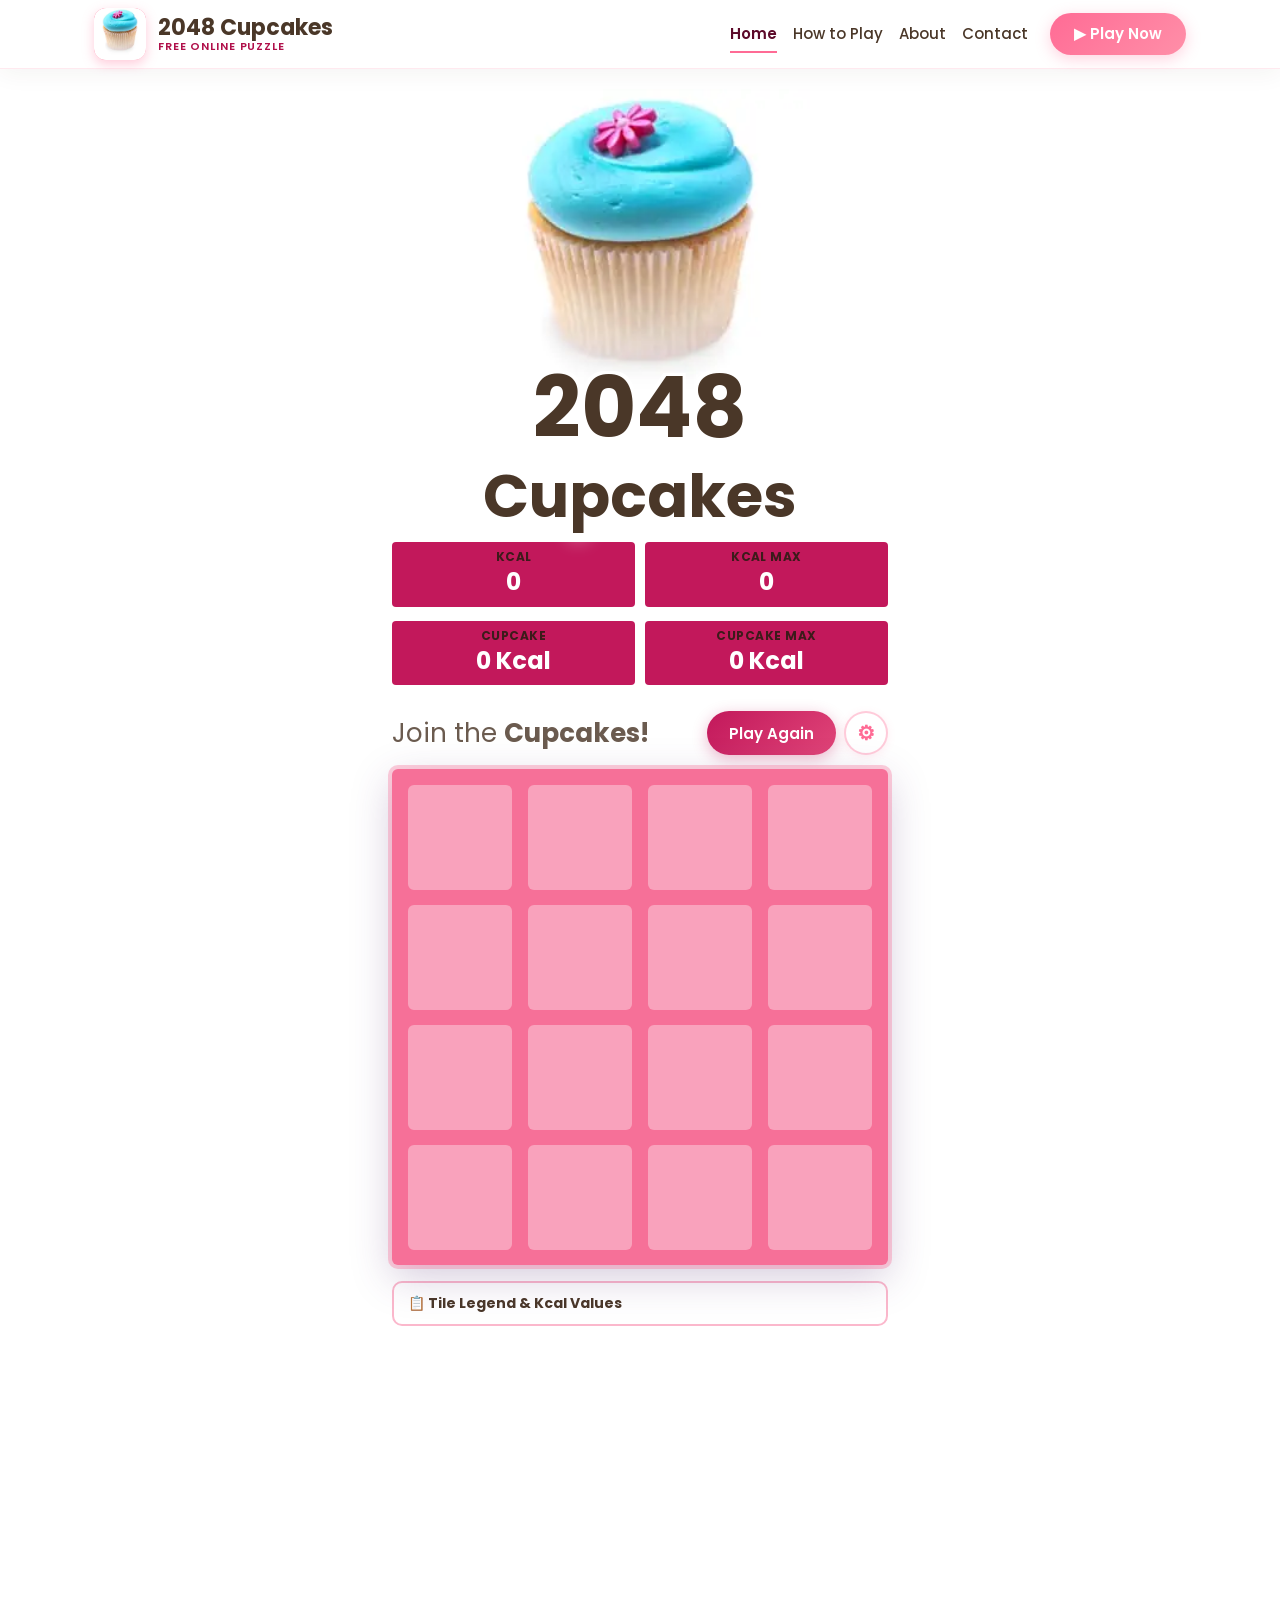
==== index.html @ 6c05a25f "Ship LiteSpeed-style load: split bundles, WebP tiles, deferred guide. Drop unused assets and lightho" ====
<!DOCTYPE html>
<html lang="en">
<head>
  <meta charset="utf-8">
  <title>2048 Cupcakes — Play Free Online | Strategies, Levels &amp; Tips</title>
  <meta name="description" content="Play 2048 Cupcakes free online. Merge cupcakes, track Kcal, use undo &amp; reach Rainbow (8192). No download — works on mobile and desktop.">
  <meta name="robots" content="index, follow, max-image-preview:large, max-snippet:-1, max-video-preview:-1">
  <meta name="google-site-verification" content="qAim0I8sXkeaXlj5JqkbFQKEiRjQhgf1XsA63uEkpdU">
  <meta name="author" content="2048 Cupcakes">
  <link rel="canonical" id="canonical-link" href="https://cadejay.github.io/2048cupcakes/">
  <meta property="og:title" content="2048 Cupcakes — Play Free Online">
  <meta property="og:description" content="Free 2048 Cupcakes game with undo, sound effects, achievements, daily challenge &amp; mobile swipe support.">
  <meta property="og:type" content="website">
  <meta property="og:locale" content="en_US">
  <meta property="og:url" id="og-url" content="https://cadejay.github.io/2048cupcakes/">
  <meta property="og:image" id="og-image" content="https://cadejay.github.io/2048cupcakes/style/img/2048.jpg">
  <meta property="og:image:alt" content="2048 Cupcakes game board with colorful cupcake tiles">
  <meta property="og:site_name" content="2048 Cupcakes">
  <meta name="twitter:card" content="summary_large_image">
  <meta name="twitter:title" content="2048 Cupcakes — Play Free Online">
  <meta name="twitter:description" content="Merge cupcakes, earn Kcal, reach Rainbow tier. Free instant play!">
  <meta name="twitter:image" id="twitter-image" content="https://cadejay.github.io/2048cupcakes/style/img/2048.jpg">
  <meta name="viewport" content="width=device-width, initial-scale=1, viewport-fit=cover">
  <meta name="apple-mobile-web-app-capable" content="yes">
  <meta name="mobile-web-app-capable" content="yes">
  <meta name="theme-color" content="#FF6B95">
  <meta name="format-detection" content="telephone=no">

  <link rel="icon" href="favicon.png" type="image/png" sizes="48x48">
  <link rel="icon" href="favicon-32.png" type="image/png" sizes="32x32">
  <link rel="apple-touch-icon" href="apple-touch-icon.png" sizes="180x180">
  <link rel="preload" as="image" href="style/img/bg.webp" type="image/webp" fetchpriority="high">
  <link rel="preload" href="style/fonts/ClearSans-Regular-webfont.woff" as="font" type="font/woff" crossorigin>

  <style>
  *,*::before,*::after{box-sizing:border-box}html{-webkit-text-size-adjust:100%}body{margin:0;padding:0;background:#fff;color:#4A3728;font-family:"Segoe UI",Roboto,"Helvetica Neue",Arial,sans-serif;font-size:16px;line-height:1.5}.site-body{padding-top:0!important;background:#fff!important;background-image:none!important}img{max-width:100%;height:auto}.skip-link{position:absolute;left:-9999px;width:1px;height:1px;overflow:hidden}.skip-link:focus{left:12px;top:12px;width:auto;height:auto;z-index:9999;padding:8px 12px;background:#b0104a;color:#fff}#site-header{position:sticky;top:0;z-index:1000;background:rgba(255,255,255,.92);border-bottom:1px solid rgba(176,16,74,.12);min-height:57px}.site-header__inner{max-width:1100px;margin:0 auto;padding:10px 16px;display:flex;align-items:center;justify-content:space-between;gap:12px}.site-logo{display:flex;align-items:center;gap:10px;text-decoration:none;color:#4A3728;min-width:0}.site-logo__icon img{width:40px;height:40px;border-radius:10px;display:block;object-fit:cover}.site-logo__text{font-weight:700;font-size:18px;line-height:1.15;white-space:nowrap}.site-logo__text small{display:block;font-size:10px;font-weight:600;color:#b0104a;letter-spacing:.08em;text-transform:uppercase}.site-nav-toggle{border:0;background:transparent;font-size:22px;padding:8px;cursor:pointer;color:#4A3728}.site-nav{display:none}.site-main{padding:8px 0 40px}.game-wrap .container{width:min(520px,100%);margin:0 auto;padding:0 12px}.game-hero-visual{text-align:center;position:relative}.game-hero-cupcake{display:block;margin:0 auto;width:min(280px,72vw);height:auto}.game-hero-visual .title{position:relative;margin:-40px 0 4px;z-index:2;font-size:clamp(48px,12vw,80px);font-weight:700;color:#4A3728;line-height:.95;text-align:center}.game-hero-visual .title small{font-size:.72em}.heading{width:100%;margin:4px 0 8px}.scores-container{display:flex!important;gap:2%}.score-container,.best-container,.score-points,.best-points{flex:1;position:relative;background:#c2185b;padding:26px 0 10px;font-size:clamp(18px,4.5vw,24px);line-height:1.2;font-weight:700;border-radius:4px;color:#fff;margin:6px 0;text-align:center;min-height:58px}.score-container:after,.best-container:after,.score-points:after,.best-points:after{position:absolute;width:100%;top:8px;left:0;text-transform:uppercase;font-size:12px;line-height:13px;text-align:center;color:#3c1b1a}.score-points:after{content:"Score"}.best-points:after{content:"Best"}.score-container:after{content:"Kcal"}.best-container:after{content:"Best Kcal"}.above-game{display:flex;align-items:center;justify-content:space-between;gap:10px;flex-wrap:wrap}.game-intro{margin:0;font-size:clamp(15px,3.5vw,22px)}.game-controls{display:flex;gap:8px}.restart-button,.settings-button{display:inline-flex;align-items:center;justify-content:center;min-height:44px;padding:0 18px;border:0;border-radius:25px;font-weight:600;cursor:pointer;font-family:inherit}.restart-button{background:linear-gradient(135deg,#c2185b,#e04578);color:#fff}.settings-button{background:#fff;color:#4A3728;border:1px solid rgba(176,16,74,.2)}.mobile-play-hint{text-align:center;color:#6B5B4F;font-size:13px;margin:8px 0}.game-container{position:relative;padding:15px;background:#f67098;border-radius:6px;margin-top:8px;width:500px;max-width:100%;height:500px;max-height:min(500px,100vw);box-sizing:border-box;touch-action:none;margin-left:auto;margin-right:auto}.grid-container{position:absolute;z-index:1}.grid-row{margin-bottom:15px}.grid-row:last-child{margin-bottom:0}.grid-row:after{content:"";display:block;clear:both}.grid-cell{width:106.25px;height:106.25px;margin-right:15px;float:left;border-radius:3px;background:rgba(255,255,255,.35)}.grid-cell:last-child{margin-right:0}.tile-container{position:absolute;z-index:2}.game-message{display:none}
@media (max-width:520px){.game-wrap .container{width:280px;padding:0}.game-container{width:280px;height:280px;padding:10px;margin-top:17px}.grid-row{margin-bottom:10px}.grid-cell{width:57.5px;height:57.5px;margin-right:10px}.game-hero-cupcake{width:min(240px,70vw)}.site-nav-toggle{display:block}}
@media (min-width:521px){.site-nav-toggle{display:none}.site-nav{display:flex!important;align-items:center;gap:16px;list-style:none;margin:0;padding:0}.site-nav a{color:#4A3728;text-decoration:none;font-weight:500;font-size:15px}}
  </style>

  <link rel="preload" href="css/app.min.css?v=33" as="style" onload="this.onload=null;this.rel='stylesheet'">
  <noscript><link rel="stylesheet" href="css/app.min.css?v=33"></noscript>
  <link rel="preload" href="style/fonts/clear-sans.css" as="style" onload="this.onload=null;this.rel='stylesheet'">

  <script src="js/site-config.min.js?v=7"></script>
  <script>
    // LiteSpeed-style delayed CSS / fonts (after first paint)
    (function () {
      var booted = false;
      function loadStyle(href) {
        if (document.querySelector('link[href="' + href + '"]')) return;
        var l = document.createElement("link");
        l.rel = "stylesheet";
        l.href = href;
        document.head.appendChild(l);
      }
      function bootExtras() {
        if (booted) return;
        booted = true;
        loadStyle("css/extras.min.css?v=33");
        loadStyle("css/content.min.css?v=33");
        if (!document.querySelector("link[data-gfonts]")) {
          var f = document.createElement("link");
          f.rel = "stylesheet";
          f.href = "https://fonts.googleapis.com/css2?family=Playfair+Display:wght@600;700&family=Poppins:wght@400;500;600;700&display=optional";
          f.setAttribute("data-gfonts", "1");
          document.head.appendChild(f);
        }
        var mount = document.getElementById("guide-mount");
        var src = mount && mount.getAttribute("data-guide-src");
        function loadContentUi() {
          if (document.querySelector("script[data-content-ui]")) return;
          var s = document.createElement("script");
          s.src = "js/content-ui.min.js?v=8";
          s.defer = true;
          s.setAttribute("data-content-ui", "1");
          (document.body || document.head).appendChild(s);
        }
        if (mount && src) {
          fetch(src, { credentials: "same-origin" })
            .then(function (r) { return r.text(); })
            .then(function (html) {
              mount.outerHTML = html;
              loadContentUi();
            })
            .catch(function () {
              var st = document.getElementById("guide-loading-status");
              if (st) st.innerHTML = 'Could not load guide. <a href="how-to-play.html">Open How to Play</a>';
              loadContentUi();
            });
        } else {
          loadContentUi();
        }
      }
      window.addEventListener("scroll", function onScroll() {
        if ((window.pageYOffset || 0) > 240) {
          window.removeEventListener("scroll", onScroll);
          bootExtras();
        }
      }, { passive: true });
      // Also hydrate guide when user taps Play / board (same gesture boots the game)
      window.addEventListener("pointerdown", function onGuideGesture() {
        window.removeEventListener("pointerdown", onGuideGesture, true);
        bootExtras();
      }, { once: true, passive: true, capture: true });
    })();
  </script>

  <script type="application/ld+json">
  {
    "@context": "https://schema.org",
    "@type": "WebApplication",
    "name": "2048 Cupcakes",
    "url": "https://cadejay.github.io/2048cupcakes/",
    "image": "https://cadejay.github.io/2048cupcakes/style/img/2048.jpg",
    "description": "Free online 2048 cupcake puzzle game with undo, sound effects, achievements, daily challenge, and mobile swipe support.",
    "applicationCategory": "GameApplication",
    "operatingSystem": "Any",
    "browserRequirements": "Requires JavaScript. Works in Chrome, Firefox, Safari, Edge.",
    "offers": {
      "@type": "Offer",
      "price": "0",
      "priceCurrency": "USD",
      "availability": "https://schema.org/InStock"
    }
  }
  </script>
  <script type="application/ld+json">
  {
    "@context": "https://schema.org",
    "@type": "FAQPage",
    "mainEntity": [
      {
        "@type": "Question",
        "name": "Is 2048 Cupcakes Free?",
        "acceptedAnswer": {
          "@type": "Answer",
          "text": "Yes, it is free to play and does not require any payment. You can start playing directly from your PC or mobile browser without downloading anything or paying any hidden charges."
        }
      },
      {
        "@type": "Question",
        "name": "How do I win the cupcake game?",
        "acceptedAnswer": {
          "@type": "Answer",
          "text": "To win, focus on making smart moves, keeping your board organized, and merging matching cupcakes strategically. Plan ahead, save empty spaces, and avoid random moves to reach higher cupcake levels."
        }
      },
      {
        "@type": "Question",
        "name": "Is it available on mobile?",
        "acceptedAnswer": {
          "@type": "Answer",
          "text": "Yes, Cupcakes 2048 is available on mobile devices. You can play it on your smartphone using a mobile browser with simple touch controls."
        }
      },
      {
        "@type": "Question",
        "name": "What is the final cupcake?",
        "acceptedAnswer": {
          "@type": "Answer",
          "text": "The final cupcake is the Rainbow Cupcake. It is the highest-level cupcake in the game and features a colorful rainbow design."
        }
      },
      {
        "@type": "Question",
        "name": "Does it save progress?",
        "acceptedAnswer": {
          "@type": "Answer",
          "text": "Yes, it may save your progress through your browser data. If you clear your cache or use a different device, your saved game may not be available."
        }
      }
    ]
  }
  </script>
  <script type="application/ld+json">
  {
    "@context": "https://schema.org",
    "@type": "BreadcrumbList",
    "itemListElement": [
      {
        "@type": "ListItem",
        "position": 1,
        "name": "Home",
        "item": "https://cadejay.github.io/2048cupcakes/"
      }
    ]
  }
  </script>
  <script>
    if (window.SiteConfig) SiteConfig.applySeoMeta({ pagePath: "", image: "style/img/2048.jpg" });
  </script>
</head>
<body class="site-body" data-page="home">

  <a class="skip-link" href="#game">Skip to game</a>
  <div id="reading-progress" aria-hidden="true"></div>

  <header id="site-header">
    <noscript>
      <div class="site-header__inner">
        <a href="index.html" class="site-logo"><span class="site-logo__icon" aria-hidden="true"><img src="style/img/bg.webp" alt="" width="48" height="48"></span><span class="site-logo__text">2048 Cupcakes<small>Free Online Puzzle</small></span></a>
        <ul class="site-nav">
          <li><a href="index.html">Home</a></li>
          <li><a href="how-to-play.html">How to Play</a></li>
          <li><a href="about.html">About</a></li>
          <li><a href="contact.html">Contact</a></li>
          <li><a href="index.html#game" class="site-nav__cta">Play Now</a></li>
        </ul>
      </div>
    </noscript>
  </header>

  <main class="site-main">
    <!-- Game first — visible immediately on load -->
    <section class="game-wrap" id="game" aria-label="2048 Cupcakes game">
      <div class="container">
        <div class="game-hero-visual">
          <img src="style/img/bg.webp" alt="2048 Cupcakes — free cupcake puzzle game" class="game-hero-cupcake" width="280" height="280" fetchpriority="high" decoding="async">
          <p class="title">2048 <small>Cupcakes</small></p>
        </div>

        <div class="heading">
          <div class="scores-container">
            <div class="score-points">0</div>
            <div class="best-points">0</div>
          </div>
          <div class="scores-container">
            <div class="score-container">0 Kcal</div>
            <div class="best-container">0 Kcal</div>
          </div>
        </div>

        <div class="above-game">
          <p class="game-intro">Join the <strong>Cupcakes!</strong></p>
          <div class="game-controls">
            <button type="button" class="restart-button">Play Again</button>
            <button type="button" class="settings-button" id="btn-settings" aria-label="Game settings" title="Settings">⚙</button>
          </div>
        </div>

        <p class="mobile-play-hint">👆 Swipe to move · Desktop: arrow keys or WASD</p>

        <div class="game-container">
          <div class="game-message">
            <p></p>
            <div class="lower">
              <button type="button" class="keep-playing-button">Keep going</button>
              <button type="button" class="retry-button">Retry</button>
              <div class="score-sharing"></div>
            </div>
          </div>
          <div class="grid-container">
            <div class="grid-row"><div class="grid-cell"></div><div class="grid-cell"></div><div class="grid-cell"></div><div class="grid-cell"></div></div>
            <div class="grid-row"><div class="grid-cell"></div><div class="grid-cell"></div><div class="grid-cell"></div><div class="grid-cell"></div></div>
            <div class="grid-row"><div class="grid-cell"></div><div class="grid-cell"></div><div class="grid-cell"></div><div class="grid-cell"></div></div>
            <div class="grid-row"><div class="grid-cell"></div><div class="grid-cell"></div><div class="grid-cell"></div><div class="grid-cell"></div></div>
          </div>
          <div class="tile-container"></div>
        </div>

        <details class="game-legend-collapse">
          <summary>📋 Tile Legend &amp; Kcal Values</summary>
          <div class="tile-legend-list tile-legend" id="tile-legend-content"></div>
        </details>
      </div>
    </section>

    <div class="guide" id="guide-mount" data-guide-src="partials/guide.html">
      <header class="guide-lead guide-section">
        <div class="guide-inner">
          <h1>2048 Cupcakes Game: How to Play, Winning Strategies, Levels, Tips &amp; Complete Guide</h1>
          <p>2048 Cupcakes is a fun twist on the classic 2048 puzzle — merge cupcakes, climb the flavor ladder, and reach Rainbow. The full guide loads just below.</p>
          <p id="guide-loading-status" style="color:#6B5B4F;font-size:.95rem">Loading guide…</p>
        </div>
      </header>
      <noscript>
        <p style="text-align:center;padding:1rem"><a href="how-to-play.html">Read the complete how-to-play guide</a></p>
      </noscript>
    </div>
  </main>

  <footer id="site-footer">
    <noscript>
      <nav aria-label="Footer">
        <a href="index.html#game">Play</a> ·
        <a href="how-to-play.html">How to Play</a> ·
        <a href="about.html">About</a> ·
        <a href="contact.html">Contact</a> ·
        <a href="privacy-policy.html">Privacy</a> ·
        <a href="terms.html">Terms</a>
      </nav>
    </noscript>
  </footer>

  <button type="button" class="back-to-top" id="back-to-top" aria-label="Back to top" hidden>↑</button>

  <script src="js/site.min.js?v=14" defer></script>
  <script>
    // Perf: hydrate game on first gesture (or short idle). Board UI already visible.
    (function () {
      var core = false;
      var extras = false;
      function inject(src, attr, cb) {
        if (document.querySelector("script[" + attr + "]")) { if (cb) cb(); return; }
        var s = document.createElement("script");
        s.src = src;
        s.setAttribute(attr, "1");
        if (cb) s.onload = cb;
        document.body.appendChild(s);
      }
      function loadExtras() {
        if (extras) return;
        extras = true;
        inject("js/game-extras.min.js?v=31", "data-game-extras");
      }
      function loadCore() {
        if (core) return;
        core = true;
        inject("js/game-core.min.js?v=31", "data-game-core", function () {
          if ("requestIdleCallback" in window) requestIdleCallback(loadExtras, { timeout: 2500 });
          else setTimeout(loadExtras, 800);
        });
      }
      function arm() {
        loadCore();
        ["pointerdown", "touchstart"].forEach(function (ev) {
          window.removeEventListener(ev, arm, true);
        });
      }
      // Pointer/touch only — keyboard a11y tools shouldn't boot the heavy game bundle
      ["pointerdown", "touchstart"].forEach(function (ev) {
        window.addEventListener(ev, arm, { once: true, passive: true, capture: true });
      });
      // Keyboard players: enable after a beat so a11y audits don't boot the bundle
      window.addEventListener("load", function () {
        setTimeout(function () {
          window.addEventListener("keydown", arm, { once: true, passive: true });
        }, 4000);
      });
    })();
  </script>
</body>
</html>
---- css/app.min.css ----
html,body{margin:0;padding:0;background-color:#fff;color:#4d2523;font-family:"Clear Sans","Helvetica Neue",Arial,sans-serif;font-size:18px}body{padding:80px 0;background-image:none;background-position:top center;background-repeat:no-repeat}.heading:after{content:"";display:block;clear:both}h1.title,p.title{font-size:80px;font-weight:bold;margin:0;display:block;text-align:center}h1.title small,p.title small{font-size:60px}.title-container{position:relative;display:inline-block;padding-bottom:10px}@-webkit-keyframes move-up{0%{top:25px;opacity:1}100%{top:-50px;opacity:0}}@-moz-keyframes move-up{0%{top:25px;opacity:1}100%{top:-50px;opacity:0}}@keyframes move-up{0%{top:25px;opacity:1}100%{top:-50px;opacity:0}}.scores-container,.scores-points{text-align:right}.score-container,.best-container,.score-points,.best-points{overflow:hidden;position:relative;display:inline-block;background:#c2185b;padding:15px 0px;font-size:19px;text-transform:capitalize;height:19px;line-height:41px;font-weight:bold;border-radius:3px;color:#fff;margin-top:8px;margin-bottom:16px;text-align:center;width:49%;float:left}.score-container:after,.best-container:after,.score-points:after,.best-points:after{position:absolute;width:100%;top:10px;left:0;text-transform:uppercase;font-size:13px;line-height:13px;text-align:center;color:#3c1b1a}.score-container .score-addition,.best-container .score-addition,.score-points .score-addition,.best-points .score-addition{position:absolute;width:100%;text-align:center;color:red;font-size:19px;line-height:19px;font-weight:bold;color:rgba(77,37,35,0.9);z-index:100;-webkit-animation:move-up 600ms ease-in;-moz-animation:move-up 600ms ease-in;animation:move-up 600ms ease-in;-webkit-animation-fill-mode:both;-moz-animation-fill-mode:both;animation-fill-mode:both}.best-container{float:right}.best-points{float:right}.score-container:after{content:"Cupcake"}.score-points:after{content:"Kcal"}.best-container:after{content:"Cupcake Max"}.best-points:after{content:"Kcal Max"}p{margin-top:0;margin-bottom:10px;line-height:1.65}a{color:#4d2523;font-weight:bold;text-decoration:underline;cursor:pointer}strong.important{text-transform:uppercase}hr{border:none;border-bottom:1px solid #fbb8cc;margin-top:20px;margin-bottom:30px}.container{width:500px;margin:0 auto}@-webkit-keyframes fade-in{0%{opacity:0}100%{opacity:1}}@-moz-keyframes fade-in{0%{opacity:0}100%{opacity:1}}@keyframes fade-in{0%{opacity:0}100%{opacity:1}}.game-container{margin-top:11px;position:relative;padding:15px;cursor:default;-webkit-touch-callout:none;-ms-touch-callout:none;-webkit-user-select:none;-moz-user-select:none;-ms-user-select:none;-ms-touch-action:none;touch-action:none;background:#f67098;border-radius:6px;width:500px;height:500px;-webkit-box-sizing:border-box;-moz-box-sizing:border-box;box-sizing:border-box}.game-container .game-message{display:none;position:absolute;top:0;right:0;bottom:0;left:0;background:rgba(255,255,255,0.7);z-index:100;text-align:center;-webkit-animation:fade-in 800ms ease 1200ms;-moz-animation:fade-in 800ms ease 1200ms;animation:fade-in 800ms ease 1200ms;-webkit-animation-fill-mode:both;-moz-animation-fill-mode:both;animation-fill-mode:both}.game-container .game-message p{font-size:60px;font-weight:bold;height:60px;line-height:60px;margin-top:222px}.game-container .game-message .lower{display:block;margin-top:59px}.game-container .game-message a,.game-container .game-message button.keep-playing-button,.game-container .game-message button.retry-button{display:inline-block;background:#f888a9;border-radius:3px;padding:0 20px;text-decoration:none;color:#3c1b1a;height:40px;line-height:42px;margin-left:9px;border:none;font:inherit;cursor:pointer}.game-container .game-message a.keep-playing-button,.game-container .game-message button.keep-playing-button{display:none}.game-container .game-message .score-sharing{display:inline-block;vertical-align:middle;margin-left:10px}.game-container .game-message.game-won{background:rgba(88,46,116,0.5);color:white}.game-container .game-message.game-won a.keep-playing-button,.game-container .game-message.game-won button.keep-playing-button{display:inline-block}.game-container .game-message.game-won,.game-container .game-message.game-over{display:block}.grid-container{position:absolute;z-index:1}.grid-row{margin-bottom:15px}.grid-row:last-child{margin-bottom:0}.grid-row:after{content:"";display:block;clear:both}.grid-cell{width:106.25px;height:106.25px;margin-right:15px;float:left;border-radius:3px;background:rgba(255,255,255,0.35)}.grid-cell:last-child{margin-right:0}.tile-container{position:absolute;z-index:2}.tile,.tile .tile-inner{width:107px;height:107px;line-height:116.25px}.tile.tile-position-1-1{-webkit-transform:translate(0px,0px);-moz-transform:translate(0px,0px);transform:translate(0px,0px)}.tile.tile-position-1-2{-webkit-transform:translate(0px,121px);-moz-transform:translate(0px,121px);transform:translate(0px,121px)}.tile.tile-position-1-3{-webkit-transform:translate(0px,242px);-moz-transform:translate(0px,242px);transform:translate(0px,242px)}.tile.tile-position-1-4{-webkit-transform:translate(0px,363px);-moz-transform:translate(0px,363px);transform:translate(0px,363px)}.tile.tile-position-2-1{-webkit-transform:translate(121px,0px);-moz-transform:translate(121px,0px);transform:translate(121px,0px)}.tile.tile-position-2-2{-webkit-transform:translate(121px,121px);-moz-transform:translate(121px,121px);transform:translate(121px,121px)}.tile.tile-position-2-3{-webkit-transform:translate(121px,242px);-moz-transform:translate(121px,242px);transform:translate(121px,242px)}.tile.tile-position-2-4{-webkit-transform:translate(121px,363px);-moz-transform:translate(121px,363px);transform:translate(121px,363px)}.tile.tile-position-3-1{-webkit-transform:translate(242px,0px);-moz-transform:translate(242px,0px);transform:translate(242px,0px)}.tile.tile-position-3-2{-webkit-transform:translate(242px,121px);-moz-transform:translate(242px,121px);transform:translate(242px,121px)}.tile.tile-position-3-3{-webkit-transform:translate(242px,242px);-moz-transform:translate(242px,242px);transform:translate(242px,242px)}.tile.tile-position-3-4{-webkit-transform:translate(242px,363px);-moz-transform:translate(242px,363px);transform:translate(242px,363px)}.tile.tile-position-4-1{-webkit-transform:translate(363px,0px);-moz-transform:translate(363px,0px);transform:translate(363px,0px)}.tile.tile-position-4-2{-webkit-transform:translate(363px,121px);-moz-transform:translate(363px,121px);transform:translate(363px,121px)}.tile.tile-position-4-3{-webkit-transform:translate(363px,242px);-moz-transform:translate(363px,242px);transform:translate(363px,242px)}.tile.tile-position-4-4{-webkit-transform:translate(363px,363px);-moz-transform:translate(363px,363px);transform:translate(363px,363px)}.tile{position:absolute;-webkit-transition:100ms ease-in-out;-moz-transition:100ms ease-in-out;transition:100ms ease-in-out;-webkit-transition-property:-webkit-transform;-moz-transition-property:-moz-transform;transition-property:transform}.tile .tile-inner{border-radius:3px;background:white;text-align:center;font-weight:bold;z-index:10;font-size:55px}.tile .tile-inner img{width:100%;height:100%}.tile.tile-2 .tile-inner{background:white;box-shadow:0 0 30px 10px rgba(0,0,255,0),inset 0 0 0 1px rgba(255,255,255,0)}.tile.tile-4 .tile-inner{background:#eeeaf1;box-shadow:0 0 30px 10px rgba(0,0,255,0),inset 0 0 0 1px rgba(255,255,255,0)}.tile.tile-8 .tile-inner{color:white;background:#ddd5e3;box-shadow:0 0 30px 10px rgba(0,0,255,0),inset 0 0 0 1px rgba(255,255,255,0)}.tile.tile-16 .tile-inner{color:white;background:#ccc0d5;box-shadow:0 0 30px 10px rgba(0,0,255,0),inset 0 0 0 1px rgba(255,255,255,0)}.tile.tile-32 .tile-inner{color:white;background:#bcabc7;box-shadow:0 0 30px 10px rgba(0,0,255,0.07937),inset 0 0 0 1px rgba(255,255,255,0.04762)}.tile.tile-64 .tile-inner{color:white;background:#ab96b9;box-shadow:0 0 30px 10px rgba(0,0,255,0.15873),inset 0 0 0 1px rgba(255,255,255,0.09524)}.tile.tile-128 .tile-inner{color:white;background:#9a81ab;box-shadow:0 0 30px 10px rgba(0,0,255,0.2381),inset 0 0 0 1px rgba(255,255,255,0.14286);font-size:45px}@media screen and (max-width:520px){.tile.tile-128 .tile-inner{font-size:25px}}.tile.tile-256 .tile-inner{color:white;background:#8a6c9d;box-shadow:0 0 30px 10px rgba(0,0,255,0.31746),inset 0 0 0 1px rgba(255,255,255,0.19048);font-size:45px}@media screen and (max-width:520px){.tile.tile-256 .tile-inner{font-size:25px}}.tile.tile-512 .tile-inner{color:white;background:#79578f;box-shadow:0 0 30px 10px rgba(0,0,255,0.39683),inset 0 0 0 1px rgba(255,255,255,0.2381);font-size:45px}@media screen and (max-width:520px){.tile.tile-512 .tile-inner{font-size:25px}}.tile.tile-1024 .tile-inner{color:white;background:#684281;box-shadow:0 0 30px 10px rgba(0,0,255,0.47619),inset 0 0 0 1px rgba(255,255,255,0.28571);font-size:35px}@media screen and (max-width:520px){.tile.tile-1024 .tile-inner{font-size:15px}}.tile.tile-2048 .tile-inner{color:white;background:#582e74;box-shadow:0 0 30px 10px rgba(0,0,255,0.55556),inset 0 0 0 1px rgba(255,255,255,0.33333);font-size:35px}@media screen and (max-width:520px){.tile.tile-2048 .tile-inner{font-size:15px}}.tile.tile-super .tile-inner{color:white;background:#343236;font-size:30px}@media screen and (max-width:520px){.tile.tile-super .tile-inner{font-size:10px}}@-webkit-keyframes appear{0%{opacity:0;-webkit-transform:scale(0);-moz-transform:scale(0);transform:scale(0)}100%{opacity:1;-webkit-transform:scale(1);-moz-transform:scale(1);transform:scale(1)}}@-moz-keyframes appear{0%{opacity:0;-webkit-transform:scale(0);-moz-transform:scale(0);transform:scale(0)}100%{opacity:1;-webkit-transform:scale(1);-moz-transform:scale(1);transform:scale(1)}}@keyframes appear{0%{opacity:0;-webkit-transform:scale(0);-moz-transform:scale(0);transform:scale(0)}100%{opacity:1;-webkit-transform:scale(1);-moz-transform:scale(1);transform:scale(1)}}.tile-new .tile-inner{-webkit-animation:appear 200ms ease 100ms;-moz-animation:appear 200ms ease 100ms;animation:appear 200ms ease 100ms;-webkit-animation-fill-mode:backwards;-moz-animation-fill-mode:backwards;animation-fill-mode:backwards}@-webkit-keyframes pop{0%{-webkit-transform:scale(0);-moz-transform:scale(0);transform:scale(0)}50%{-webkit-transform:scale(1.2);-moz-transform:scale(1.2);transform:scale(1.2)}100%{-webkit-transform:scale(1);-moz-transform:scale(1);transform:scale(1)}}@-moz-keyframes pop{0%{-webkit-transform:scale(0);-moz-transform:scale(0);transform:scale(0)}50%{-webkit-transform:scale(1.2);-moz-transform:scale(1.2);transform:scale(1.2)}100%{-webkit-transform:scale(1);-moz-transform:scale(1);transform:scale(1)}}@keyframes pop{0%{-webkit-transform:scale(0);-moz-transform:scale(0);transform:scale(0)}50%{-webkit-transform:scale(1.2);-moz-transform:scale(1.2);transform:scale(1.2)}100%{-webkit-transform:scale(1);-moz-transform:scale(1);transform:scale(1)}}.tile-merged .tile-inner{z-index:20;-webkit-animation:pop 200ms ease 100ms;-moz-animation:pop 200ms ease 100ms;animation:pop 200ms ease 100ms;-webkit-animation-fill-mode:backwards;-moz-animation-fill-mode:backwards;animation-fill-mode:backwards}.above-game:after{content:"";display:block;clear:both}.game-intro{float:left;font-size:25px;line-height:42px;margin-bottom:0;margin-top:5px}.restart-button{display:inline-block;background:#f888a9;border-radius:3px;padding:0 20px;text-decoration:none;color:#3c1b1a;height:40px;line-height:42px;display:block;text-align:center;float:right}.game-explanation{margin-top:50px}@media screen and (max-width:520px){html,body{font-size:15px}body{margin:20px 0;padding:0 20px}h1.title,p.title{font-size:27px;margin-top:15px}h1.title small,p.title small{font-size:27px}.container{width:280px;margin:0 auto}.score-container,.best-container,.score-points,.best-points{margin-top:0;padding:15px 0px;min-width:40px}.heading{margin-bottom:10px}.game-intro{width:55%;display:block;box-sizing:border-box;line-height:1.65;font-size:16px;margin-top:10px}.restart-button,.retry-button{width:42%;padding:0;display:block;box-sizing:border-box;margin-top:2px}.game-container{margin-top:17px;position:relative;padding:10px;cursor:default;-webkit-touch-callout:none;-ms-touch-callout:none;-webkit-user-select:none;-moz-user-select:none;-ms-user-select:none;-ms-touch-action:none;touch-action:none;background:#f67098;border-radius:6px;width:280px;height:280px;-webkit-box-sizing:border-box;-moz-box-sizing:border-box;box-sizing:border-box}.game-container .game-message{display:none;position:absolute;top:0;right:0;bottom:0;left:0;background:rgba(255,255,255,0.7);z-index:100;text-align:center;-webkit-animation:fade-in 800ms ease 1200ms;-moz-animation:fade-in 800ms ease 1200ms;animation:fade-in 800ms ease 1200ms;-webkit-animation-fill-mode:both;-moz-animation-fill-mode:both;animation-fill-mode:both}.game-container .game-message p{font-size:60px;font-weight:bold;height:60px;line-height:60px;margin-top:222px}.game-container .game-message .lower{display:block;margin-top:59px}.game-container .game-message a,.game-container .game-message button.keep-playing-button,.game-container .game-message button.retry-button{display:inline-block;background:#f888a9;border-radius:3px;padding:0 20px;text-decoration:none;color:#3c1b1a;height:40px;line-height:42px;margin-left:9px;border:none;font:inherit;cursor:pointer}.game-container .game-message a.keep-playing-button,.game-container .game-message button.keep-playing-button{display:none}.game-container .game-message .score-sharing{display:inline-block;vertical-align:middle;margin-left:10px}.game-container .game-message.game-won{background:rgba(88,46,116,0.5);color:white}.game-container .game-message.game-won a.keep-playing-button,.game-container .game-message.game-won button.keep-playing-button{display:inline-block}.game-container .game-message.game-won,.game-container .game-message.game-over{display:block}.grid-container{position:absolute;z-index:1}.grid-row{margin-bottom:10px}.grid-row:last-child{margin-bottom:0}.grid-row:after{content:"";display:block;clear:both}.grid-cell{width:57.5px;height:57.5px;margin-right:10px;float:left;border-radius:3px;background:rgba(255,255,255,0.35)}.grid-cell:last-child{margin-right:0}.tile-container{position:absolute;z-index:2}.tile,.tile .tile-inner{width:58px;height:58px;line-height:67.5px}.tile.tile-position-1-1{-webkit-transform:translate(0px,0px);-moz-transform:translate(0px,0px);transform:translate(0px,0px)}.tile.tile-position-1-2{-webkit-transform:translate(0px,67px);-moz-transform:translate(0px,67px);transform:translate(0px,67px)}.tile.tile-position-1-3{-webkit-transform:translate(0px,135px);-moz-transform:translate(0px,135px);transform:translate(0px,135px)}.tile.tile-position-1-4{-webkit-transform:translate(0px,202px);-moz-transform:translate(0px,202px);transform:translate(0px,202px)}.tile.tile-position-2-1{-webkit-transform:translate(67px,0px);-moz-transform:translate(67px,0px);transform:translate(67px,0px)}.tile.tile-position-2-2{-webkit-transform:translate(67px,67px);-moz-transform:translate(67px,67px);transform:translate(67px,67px)}.tile.tile-position-2-3{-webkit-transform:translate(67px,135px);-moz-transform:translate(67px,135px);transform:translate(67px,135px)}.tile.tile-position-2-4{-webkit-transform:translate(67px,202px);-moz-transform:translate(67px,202px);transform:translate(67px,202px)}.tile.tile-position-3-1{-webkit-transform:translate(135px,0px);-moz-transform:translate(135px,0px);transform:translate(135px,0px)}.tile.tile-position-3-2{-webkit-transform:translate(135px,67px);-moz-transform:translate(135px,67px);transform:translate(135px,67px)}.tile.tile-position-3-3{-webkit-transform:translate(135px,135px);-moz-transform:translate(135px,135px);transform:translate(135px,135px)}.tile.tile-position-3-4{-webkit-transform:translate(135px,202px);-moz-transform:translate(135px,202px);transform:translate(135px,202px)}.tile.tile-position-4-1{-webkit-transform:translate(202px,0px);-moz-transform:translate(202px,0px);transform:translate(202px,0px)}.tile.tile-position-4-2{-webkit-transform:translate(202px,67px);-moz-transform:translate(202px,67px);transform:translate(202px,67px)}.tile.tile-position-4-3{-webkit-transform:translate(202px,135px);-moz-transform:translate(202px,135px);transform:translate(202px,135px)}.tile.tile-position-4-4{-webkit-transform:translate(202px,202px);-moz-transform:translate(202px,202px);transform:translate(202px,202px)}.tile .tile-inner{font-size:35px}.game-message p{font-size:30px !important;height:30px !important;line-height:30px !important;margin-top:90px !important}.game-message .lower{margin-top:30px !important}.game-message.game-won .score-sharing{margin-top:10px}}.legend-row{padding:10px 5px}.legend-row:after{content:"";display:block;clear:both}.legend-row p{margin-left:93.33333px;margin-top:23.33333px;text-transform:capitalize}.legend-grid{position:relative;padding:7.5px;cursor:default;-webkit-touch-callout:none;-ms-touch-callout:none;-webkit-user-select:none;-moz-user-select:none;-ms-user-select:none;-ms-touch-action:none;touch-action:none;background:#f67098;border-radius:4px;width:73px;height:73px;-webkit-box-sizing:border-box;-moz-box-sizing:border-box;box-sizing:border-box;float:left}.legend-cell{width:57.5px;height:57.5px;margin-right:7.5px;float:left;border-radius:3px;background:rgba(255,255,255,0.35)}.legend-cell img{width:100%;height:100%}.cell-2{background:white;box-shadow:0 0 30px 5px rgba(0,0,255,0),inset 0 0 0 1px rgba(255,255,255,0)}.cell-4{background:#eeeaf1;box-shadow:0 0 30px 5px rgba(0,0,255,0),inset 0 0 0 1px rgba(255,255,255,0)}.cell-8{color:white;background:#ddd5e3;box-shadow:0 0 30px 5px rgba(0,0,255,0),inset 0 0 0 1px rgba(255,255,255,0)}.cell-16{color:white;background:#ccc0d5;box-shadow:0 0 30px 5px rgba(0,0,255,0),inset 0 0 0 1px rgba(255,255,255,0)}.cell-32{color:white;background:#bcabc7;box-shadow:0 0 30px 5px rgba(0,0,255,0.07937),inset 0 0 0 1px rgba(255,255,255,0.04762)}.cell-64{color:white;background:#ab96b9;box-shadow:0 0 30px 5px rgba(0,0,255,0.15873),inset 0 0 0 1px rgba(255,255,255,0.09524)}.cell-128{color:white;background:#9a81ab;box-shadow:0 0 30px 5px rgba(0,0,255,0.2381),inset 0 0 0 1px rgba(255,255,255,0.14286)}.cell-256{color:white;background:#8a6c9d;box-shadow:0 0 30px 5px rgba(0,0,255,0.31746),inset 0 0 0 1px rgba(255,255,255,0.19048)}.cell-512{color:white;background:#79578f;box-shadow:0 0 30px 5px rgba(0,0,255,0.39683),inset 0 0 0 1px rgba(255,255,255,0.2381)}.cell-1024{color:white;background:#684281;box-shadow:0 0 30px 5px rgba(0,0,255,0.47619),inset 0 0 0 1px rgba(255,255,255,0.28571)}.cell-2048{color:white;background:#582e74;box-shadow:0 0 30px 5px rgba(0,0,255,0.55556),inset 0 0 0 1px rgba(255,255,255,0.33333)}.cell-4096{color:white;background:#582e74;box-shadow:0 0 30px 5px rgba(0,0,255,0.6),inset 0 0 0 1px rgba(255,255,255,0.38)}.cell-8192{color:white;background:#582e74;box-shadow:0 0 30px 5px rgba(0,0,255,0.7),inset 0 0 0 1px rgba(255,255,255,0.43)}.repo-link{margin-top:40px;margin-right:20px;text-align:right}:root{--primary:#FF6B95;--primary-light:#FF8FA8;--secondary:#FFB3C6;--secondary-light:#FFD6E0;--accent:#FF8C69;--bg:#FFFFFF;--text-heading:#4A3728;--text-body:#6B5B4F}*,*::before,*::after{box-sizing:border-box}html{scroll-padding-top:72px;-webkit-text-size-adjust:100%;text-size-adjust:100%}#game,.guide-section[id],.site-main--page{scroll-margin-top:72px}.skip-link{position:absolute;left:-9999px;top:0;z-index:10000;padding:12px 18px;background:#FF6B95;color:#fff;font-weight:600;text-decoration:none;border-radius:0 0 8px 0}.skip-link:focus{left:0}.table-scroll{width:100%;overflow-x:auto;-webkit-overflow-scrolling:touch;margin:1rem 0}.site-body{margin:0;min-height:100vh;display:flex;flex-direction:column;font-family:"Poppins","Clear Sans","Helvetica Neue",Arial,sans-serif;font-size:18px;color:var(--text-body);background:var(--bg) !important;padding:0 !important}.site-body h1,.site-body h2,.site-body h3,.page-content h1,.page-content h2,.page-content h3{font-family:"Playfair Display",Georgia,serif;color:var(--text-heading)}body.site-body{padding:0 !important;margin:0 !important;background-image:none !important;background-color:#fff !important;width:100%;overflow-x:hidden}body.site-body .container{width:min(520px,calc(100vw - 20px)) !important;max-width:520px !important;margin-left:auto !important;margin-right:auto !important;float:none !important;box-sizing:border-box}.site-header{width:100%;position:sticky;top:0;z-index:1000;background:rgba(255,255,255,0.85);backdrop-filter:blur(12px);-webkit-backdrop-filter:blur(12px);border-bottom:1px solid rgba(255,107,149,0.1);box-shadow:none}.site-header__inner{max-width:1140px;width:100%;margin:0 auto;padding:0 clamp(12px,3vw,24px);display:flex;align-items:center;justify-content:space-between;height:clamp(56px,10vw,68px);position:relative}.site-logo{display:flex;align-items:center;gap:clamp(8px,2vw,12px);text-decoration:none;color:var(--text-heading);min-width:0;flex:1}.site-logo__icon{width:clamp(40px,9.5vw,50px);height:clamp(40px,9.5vw,50px);background:linear-gradient(135deg,var(--primary),var(--primary-light));border-radius:12px;display:flex;align-items:center;justify-content:center;font-size:clamp(20px,5vw,26px);box-shadow:0 4px 12px rgba(255,107,149,0.35);flex-shrink:0;transition:transform 0.3s ease;overflow:hidden}.site-logo__icon img{width:100%;height:100%;object-fit:cover;display:block}.site-logo:hover .site-logo__icon{transform:scale(1.05)}.site-footer__brand .site-logo{flex:none;margin-bottom:14px}.site-logo__text{font-weight:bold;font-size:clamp(16px,4.2vw,22px);line-height:1.15;white-space:nowrap;overflow:hidden;text-overflow:ellipsis}.site-logo__text small{display:block;font-size:clamp(9px,2.2vw,11px);font-weight:600;color:#b0104a;letter-spacing:0.08em;text-transform:uppercase}.site-nav-backdrop{display:none}.site-nav{display:flex;align-items:center;gap:16px;list-style:none;margin:0;padding:0}.site-nav li{list-style:none;margin:0;padding:0}.site-nav a{position:relative;padding:8px 0;text-decoration:none;color:#4A3728;font-weight:500;font-size:clamp(14px,3.5vw,15px);border-radius:0;background:transparent;transition:color 0.2s ease;display:block}.site-nav a::after{content:"";position:absolute;width:0;height:2px;bottom:0;left:0;background:#FF6B95;transition:width 0.3s ease}.site-nav a:hover,.site-nav a.is-active,.site-nav a.active{background:transparent;color:#5c0a2a;font-weight:600}.site-nav a:hover::after,.site-nav a.is-active::after,.site-nav a.active::after{width:100%}.site-nav__cta{background:linear-gradient(135deg,#FF6B95 0%,#FF8FA8 100%) !important;color:#fff !important;border:none;padding:10px 24px !important;border-radius:25px !important;font-weight:600 !important;margin-left:6px;box-shadow:0 4px 15px rgba(255,107,149,0.3);transition:transform 0.3s ease,box-shadow 0.3s ease}.site-nav__cta::after{display:none !important}.site-nav__cta:hover,.site-nav__cta.is-active,.site-nav__cta.active{transform:translateY(-2px);box-shadow:0 8px 25px rgba(255,107,149,0.4);background:linear-gradient(135deg,#FF6B95 0%,#FF8FA8 100%) !important;color:#fff !important;font-weight:600 !important}.site-nav-toggle{display:none;background:#fff;border:2px solid var(--primary);border-radius:8px;padding:8px 12px;cursor:pointer;font-size:20px;color:var(--text-heading);flex-shrink:0;margin-left:8px;line-height:1}body.nav-open{overflow:hidden}.site-main{flex:1;width:100%;display:flex;flex-direction:column;align-items:center}.game-wrap{display:flex;justify-content:center;align-items:center;flex-direction:column;width:100%;max-width:100vw;padding:0 clamp(10px,3vw,16px) clamp(16px,4vw,24px);background:#fff !important;position:relative;box-sizing:border-box;margin:0 auto}.game-hero-visual{position:relative;width:100%;margin:clamp(8px,2vw,12px) auto 0;text-align:center;padding-top:0;background:#fff}.game-wrap .container{width:min(520px,calc(100vw - 20px)) !important;max-width:520px !important;margin:0 auto !important;display:flex;flex-direction:column;align-items:center;box-sizing:border-box}.site-body .game-wrap .heading{width:100%;max-width:520px;margin:4px auto 8px;text-align:center}.site-body .game-wrap .scores-container{display:flex !important;gap:2%;width:100% !important;float:none !important;text-align:center !important;margin-bottom:2px;justify-content:center}.site-body .game-wrap .scores-points{text-align:center !important;float:none !important;width:100% !important;display:flex !important;gap:2%}.site-body .game-wrap .score-container,.site-body .game-wrap .best-container,.site-body .game-wrap .score-points,.site-body .game-wrap .best-points{float:none !important;flex:1;width:auto !important;max-width:none}.game-hero-cupcake{display:block;margin:0 auto;width:min(320px,72vw);height:auto;pointer-events:none;user-select:none}.game-hero-visual .title{position:relative;margin:-48px 0 4px;padding:0;z-index:2;font-size:clamp(52px,13vw,84px);font-weight:bold;color:var(--text-heading);line-height:0.95;text-shadow:3px 3px 0 #fff,-3px -3px 0 #fff,3px -3px 0 #fff,-3px 3px 0 #fff,0 4px 20px rgba(255,255,255,0.95)}.game-hero-visual .title small{font-size:0.72em}@media (min-width:769px){.game-hero-cupcake{width:min(340px,85vw)}.game-hero-visual .title{margin-top:-56px}}.site-body .game-wrap .score-container,.site-body .game-wrap .best-container,.site-body .game-wrap .score-points,.site-body .game-wrap .best-points{height:auto !important;min-height:58px;padding:26px 0 10px !important;font-size:clamp(18px,4.5vw,24px) !important;line-height:1.2 !important;border-radius:4px !important;margin-top:6px !important;margin-bottom:6px !important}.site-body .game-wrap .score-container:after,.site-body .game-wrap .best-container:after,.site-body .game-wrap .score-points:after,.site-body .game-wrap .best-points:after{top:8px !important;font-size:12px !important;letter-spacing:0.04em}.site-body .game-wrap .heading{width:100%;margin:4px 0 8px}.site-body .game-wrap .best-points{float:none !important}.mobile-play-hint{display:none;width:100%;text-align:center;font-size:13px;font-weight:bold;color:var(--text-heading);background:rgba(255,107,149,0.12);border-radius:8px;padding:8px 12px;margin:0 0 10px;box-sizing:border-box}.desktop-play-hint{display:block;width:100%;text-align:center;font-size:13px;color:#888;margin:0 0 10px}@media (hover:none) and (pointer:coarse){.mobile-play-hint{display:block}.desktop-play-hint{display:none}}.site-body .game-wrap .above-game{display:flex;align-items:center;justify-content:space-between;gap:10px;margin:10px 0 6px;width:100%;max-width:520px}.site-body .game-wrap .above-game:after{display:none}.site-body .game-wrap .game-intro{float:none !important;margin:0 !important;font-size:clamp(20px,5vw,26px) !important;line-height:1.25 !important;flex:1;min-width:0}.game-controls{display:flex;align-items:center;gap:8px;flex-shrink:0}.site-body .game-wrap .restart-button{float:none !important;display:inline-flex !important;align-items:center;justify-content:center;width:auto !important;min-width:120px;height:44px !important;line-height:1 !important;padding:0 22px !important;margin:0 !important;font-size:15px !important;font-weight:600 !important;font-family:inherit;background:linear-gradient(135deg,#c2185b 0%,#e04578 100%) !important;color:#fff !important;border:none !important;border-radius:25px !important;text-decoration:none !important;cursor:pointer;box-shadow:0 4px 15px rgba(194,24,91,0.3);transition:transform 0.2s ease,box-shadow 0.2s ease}.site-body .game-wrap .restart-button:hover{transform:translateY(-2px);box-shadow:0 8px 25px rgba(255,107,149,0.4);color:#fff !important}.settings-button{width:44px;height:44px;padding:0;border:2px solid rgba(255,107,149,0.35);border-radius:50%;background:#fff;color:#FF6B95;font-size:20px;line-height:1;cursor:pointer;flex-shrink:0;display:flex;align-items:center;justify-content:center;transition:background 0.2s,transform 0.2s,border-color 0.2s,box-shadow 0.2s;box-shadow:0 2px 8px rgba(255,107,149,0.12)}.settings-button:hover{background:linear-gradient(135deg,#FF6B95 0%,#FF8FA8 100%);border-color:transparent;color:#fff;transform:translateY(-2px);box-shadow:0 6px 18px rgba(255,107,149,0.35)}.site-body .game-wrap .game-container{width:min(520px,calc(100vw - 20px)) !important;max-width:520px !important;height:auto !important;aspect-ratio:1;margin-left:auto !important;margin-right:auto !important;padding:clamp(10px,2.5vw,14px) !important;border-radius:6px !important;box-sizing:border-box !important;flex-shrink:0}.site-body .game-wrap .game-legend-collapse,.site-body .game-wrap .game-explanation{width:100%}.site-body .game-wrap .grid-container{width:100% !important;height:100% !important}.site-body .game-wrap .tile-container{width:100% !important;height:100% !important}.game-wrap .game-explanation{font-size:14px;margin:12px 0 8px}.game-wrap hr{margin:8px 0}.game-wrap .tile-legend{font-size:14px;margin:0 0 8px}.game-legend-collapse{border:2px solid #fbb8cc;border-radius:10px;margin-top:8px;overflow:hidden;background:rgba(255,255,255,0.8)}.game-legend-collapse summary{padding:10px 14px;font-weight:bold;color:var(--text-heading);cursor:pointer;list-style:none;font-size:14px}.game-legend-collapse summary::-webkit-details-marker{display:none}.game-legend-collapse .tile-legend-list{padding:0 14px 12px;font-size:13px;line-height:1.6}.game-wrap .title-container{display:none}.site-body .repo-link{display:none}.content-section{max-width:900px;width:100%;margin:0 auto;padding:48px 24px;box-sizing:border-box}.content-section--intro{padding:32px 24px 16px}.content-section--intro .section-title{font-size:clamp(22px,4vw,30px);margin-bottom:8px}.content-section--intro .section-lead{margin-bottom:0;font-size:15px;color:var(--primary);font-weight:bold}.content-section--alt{background:linear-gradient(180deg,rgba(255,107,149,0.06) 0%,rgba(255,255,255,0) 100%)}.section-title{font-size:clamp(26px,4vw,36px);color:var(--text-heading);text-align:center;margin:0 0 12px}.section-lead{text-align:center;color:var(--text-heading);max-width:640px;margin:0 auto 36px;line-height:1.65;font-size:17px}.features-grid{display:grid;grid-template-columns:repeat(auto-fit,minmax(240px,1fr));gap:20px}.feature-card{background:#fff;border:2px solid #fbb8cc;border-radius:16px;padding:28px 24px;text-align:center;transition:transform 0.2s,box-shadow 0.2s}.feature-card:hover{transform:translateY(-4px);box-shadow:0 12px 32px rgba(255,107,149,0.15)}.feature-card__icon{font-size:36px;margin-bottom:12px}.feature-card h3{color:var(--text-heading);margin:0 0 8px;font-size:18px}.feature-card p{margin:0;font-size:15px;line-height:1.55;color:var(--text-heading)}.content-section--flavors{max-width:1100px;background:#fff;padding:clamp(32px,5vw,56px) clamp(16px,3vw,28px) clamp(48px,6vw,72px)}.content-section--flavors .section-title{text-align:center;color:var(--text-heading);font-size:clamp(22px,4vw,32px);margin:0 0 12px}.content-section--flavors .section-lead{text-align:center;max-width:720px;margin:0 auto;color:var(--text-heading);font-size:clamp(14px,2.2vw,16px);line-height:1.55;font-weight:normal}.cupcake-showcase{display:grid;grid-template-columns:repeat(5,1fr);gap:clamp(12px,2vw,18px);margin-top:clamp(24px,4vw,36px);justify-items:stretch}.cupcake-card{background:#fff;border-radius:10px;overflow:hidden;border:1px solid #fbb8cc;text-align:center;transition:transform 0.2s,box-shadow 0.2s}.cupcake-card:hover{transform:translateY(-3px);box-shadow:0 8px 20px rgba(74,55,40,0.12)}.cupcake-card img{width:100%;aspect-ratio:1;object-fit:cover;display:block}.cupcake-card__info{padding:10px 8px 12px;font-size:clamp(11px,1.6vw,13px);font-weight:bold;color:var(--text-heading);line-height:1.35}.cupcake-card__kcal{display:block;font-size:clamp(11px,1.5vw,12px);color:var(--text-heading);font-weight:600;margin-top:4px;opacity:0.85}@media (max-width:900px){.cupcake-showcase{grid-template-columns:repeat(4,1fr)}}@media (max-width:640px){.cupcake-showcase{grid-template-columns:repeat(3,1fr);gap:10px}}@media (max-width:400px){.cupcake-showcase{grid-template-columns:repeat(2,1fr)}}.faq-list{max-width:720px;margin:0 auto}.faq-item{border:2px solid #fbb8cc;border-radius:12px;margin-bottom:12px;overflow:hidden;background:#fff}.faq-item summary{padding:18px 22px;font-weight:bold;color:var(--text-heading);cursor:pointer;list-style:none;display:flex;justify-content:space-between;align-items:center}.faq-item summary::-webkit-details-marker{display:none}.faq-item summary::after{content:"+";font-size:22px;color:var(--primary);transition:transform 0.2s}.faq-item[open] summary::after{transform:rotate(45deg)}.faq-item p{padding:0 22px 18px;margin:0;line-height:1.65;font-size:16px}.cta-band{text-align:center;padding:40px 24px;background:linear-gradient(135deg,var(--text-heading),var(--primary));color:#fff}.cta-band h2{margin:0 0 10px;font-size:28px}.cta-band p{margin:0 0 24px;opacity:0.9}.btn-cta{display:inline-block;background:#fff;color:var(--text-heading);padding:14px 36px;border-radius:30px;font-weight:bold;font-size:17px;text-decoration:none;box-shadow:0 4px 20px rgba(0,0,0,0.15);transition:transform 0.15s}.btn-cta:hover{transform:translateY(-2px);color:var(--text-heading)}.site-main--page{padding:40px 0 60px}.site-container{max-width:800px;margin:0 auto;padding:0 24px}.page-header{text-align:center;margin-bottom:40px}.page-header h1{font-size:clamp(32px,5vw,44px);color:var(--text-heading);margin:0 0 10px}.page-content h2{font-size:24px;color:var(--text-heading);margin:36px 0 12px}.page-content p,.page-content li{line-height:1.7}.page-content ul,.page-content ol{padding-left:24px}.legend-table{width:100%;border-collapse:collapse;margin:16px 0;font-size:15px}.legend-table th,.legend-table td{padding:11px 14px;text-align:left;border-bottom:1px solid #fbb8cc}.legend-table th{background:var(--primary);color:#fff}.tips-grid{display:grid;grid-template-columns:repeat(auto-fit,minmax(220px,1fr));gap:16px}.tip-card{background:#fff;border:2px solid #fbb8cc;border-radius:12px;padding:20px}.tip-card h3{color:var(--primary);margin:0 0 8px;font-size:16px}.tip-card p{margin:0;font-size:15px}.contact-form{max-width:520px;margin:24px auto 0}.form-group{margin-bottom:18px}.form-group label{display:block;font-weight:bold;margin-bottom:6px}.form-group input,.form-group textarea{width:100%;padding:12px 14px;border:2px solid #fbb8cc;border-radius:8px;font-family:inherit;font-size:16px}.form-group input:focus,.form-group textarea:focus{outline:none;border-color:var(--primary)}.form-group textarea{min-height:140px;resize:vertical}.btn-primary{background:linear-gradient(135deg,var(--primary),var(--text-heading));color:#fff;border:none;padding:13px 32px;font-size:16px;font-weight:bold;border-radius:8px;cursor:pointer;font-family:inherit}.contact-info{text-align:center;margin-top:32px;padding:20px;background:rgba(255,107,149,0.1);border-radius:12px}.site-footer{width:100%;background-color:#fff;background-image:radial-gradient(rgba(255,107,149,0.12) 1px,transparent 1px),linear-gradient(180deg,#FFF8FA 0%,#FFE8F0 100%);background-size:20px 20px,100% 100%;color:#4A3728;margin-top:auto;border-top:1px solid rgba(255,107,149,0.15)}.site-footer__top{padding:48px 24px 32px;border-bottom:1px solid rgba(255,107,149,0.12)}.site-footer__bottom{padding:20px 24px 28px;background:rgba(255,255,255,0.55)}.site-footer__inner{max-width:1140px;width:100%;margin:0 auto;display:grid;grid-template-columns:1fr 1.4fr;gap:clamp(24px,5vw,40px);align-items:start;padding:0 clamp(12px,3vw,24px);box-sizing:border-box}.site-footer__inner--bottom{display:block;text-align:center}.site-footer__brand{max-width:340px}.site-footer__tagline{font-size:14px;line-height:1.65;color:#6B5B4F;margin:0 0 18px}.site-footer__play-btn{display:inline-block;background:linear-gradient(135deg,#FF6B95 0%,#FF8FA8 100%);color:#fff;border:none;padding:10px 24px;border-radius:25px;font-weight:600;font-size:14px;text-decoration:none;box-shadow:0 4px 15px rgba(255,107,149,0.3);transition:transform 0.3s ease,box-shadow 0.3s ease}.site-footer__play-btn:hover{transform:translateY(-2px);box-shadow:0 8px 25px rgba(255,107,149,0.4);color:#fff}.site-footer__cols{display:grid;grid-template-columns:repeat(3,1fr);gap:24px}.site-footer__col h4,.site-footer__col-title{margin:0 0 14px;font-size:13px;font-weight:700;text-transform:uppercase;letter-spacing:0.08em;color:#b0104a}.site-footer__col ul{list-style:none;margin:0;padding:0}.site-footer__col li{margin-bottom:10px}.site-footer__col a{color:#6B5B4F;text-decoration:none;font-size:14px;transition:color 0.15s}.site-footer__col a:hover{color:#b0104a}.site-footer__credits{font-size:13px;line-height:1.7;color:#6B5B4F;margin:0 0 8px}.site-footer__credits a{color:#b0104a;text-decoration:none}.site-footer__credits a:hover{color:#4A3728}.site-footer__copy{font-size:12px;color:#8A7A6E;margin:0}@media (max-width:900px){.site-footer__inner{grid-template-columns:1fr;gap:28px}.site-footer__brand{max-width:none;text-align:center}.site-footer__brand .site-logo{justify-content:center}.site-footer__cols{grid-template-columns:repeat(3,1fr);text-align:center}}@media (max-width:768px){.site-nav-toggle{display:block}.site-nav-backdrop{display:block;position:fixed;inset:0;background:rgba(77,37,35,0.45);z-index:998}.site-nav-backdrop[hidden]{display:none}.site-nav{display:none;position:fixed;top:clamp(56px,10vw,68px);left:0;right:0;background:rgba(255,255,255,0.95);backdrop-filter:blur(12px);-webkit-backdrop-filter:blur(12px);flex-direction:column;gap:8px;padding:12px clamp(16px,4vw,24px) 20px;border-bottom:1px solid rgba(255,107,149,0.1);box-shadow:0 8px 24px rgba(0,0,0,0.08);z-index:999;max-height:calc(100vh - 56px);overflow-y:auto}.site-nav.is-open{display:flex}.site-nav li{width:100%}.site-nav a{width:100%;text-align:center;padding:14px 0;font-size:16px}.site-nav a::after{left:50%;transform:translateX(-50%)}.site-nav__cta{margin-left:0 !important;margin-top:4px;width:auto;align-self:center;text-align:center}.content-section{padding:clamp(24px,6vw,32px) clamp(12px,3vw,16px);width:100%}.cta-band{padding:clamp(28px,6vw,40px) clamp(12px,3vw,24px)}.cta-band h2{font-size:clamp(22px,5vw,28px)}}@media (max-width:520px){body.site-body,html body.site-body{margin:0 !important;padding:0 !important}body.site-body .container,.site-body .game-wrap .container{width:min(520px,calc(100vw - 16px)) !important;max-width:100% !important}.site-body .game-wrap .game-intro{font-size:clamp(16px,4.5vw,20px) !important}.site-body .game-wrap .restart-button{min-width:90px;padding:0 10px !important;font-size:14px !important;height:38px !important}.settings-button{width:38px;height:38px;font-size:18px}.site-footer__top{padding:clamp(28px,7vw,48px) clamp(12px,3vw,24px) clamp(20px,5vw,32px)}.site-footer__bottom{padding:clamp(16px,4vw,20px) clamp(12px,3vw,24px) clamp(20px,5vw,28px)}.site-footer__cols{grid-template-columns:1fr;gap:20px;text-align:center}.site-footer__col h4{margin-bottom:8px}.site-footer__tagline{font-size:13px;padding:0 8px}}.orbit-cake,.howto-card__media img,.levels-table__thumb{aspect-ratio:1/1;height:auto;object-fit:cover}.guide-section{content-visibility:auto;contain-intrinsic-size:1px 800px}#site-header{min-height:57px}.site-body{padding-left:env(safe-area-inset-left,0) !important;padding-right:env(safe-area-inset-right,0) !important}.site-header{padding-top:env(safe-area-inset-top,0)}.site-footer__bottom{padding-bottom:calc(clamp(16px,4vw,20px) + env(safe-area-inset-bottom,0px))}.site-body .game-wrap{padding-left:max(8px,env(safe-area-inset-left,0px));padding-right:max(8px,env(safe-area-inset-right,0px))}.site-body .game-wrap .container{--game-max:520px;--game-gutter:16px;width:min(var(--game-max),calc(100vw - var(--game-gutter) * 2)) !important;max-width:100% !important}.site-body .game-wrap .game-container{--pad:3.2%;--gap:3.4%;--cell:calc((100% - 3 * var(--gap)) / 4);--step:calc(var(--cell) + var(--gap));width:min( 100%,var(--game-max),calc(100vw - var(--game-gutter) * 2),calc(100dvh - 220px) ) !important;max-width:100% !important;height:auto !important;aspect-ratio:1 / 1 !important;margin:8px auto !important;padding:var(--pad) !important;position:relative !important;box-sizing:border-box !important}.site-body .game-wrap .grid-container,.site-body .game-wrap .tile-container{position:absolute !important;z-index:1;top:var(--pad) !important;left:var(--pad) !important;right:var(--pad) !important;bottom:var(--pad) !important;width:auto !important;height:auto !important;margin:0 !important}.site-body .game-wrap .tile-container{z-index:2}.site-body .game-wrap .grid-container{display:grid !important;grid-template-columns:repeat(4,1fr);grid-template-rows:repeat(4,1fr);gap:var(--gap)}.site-body .game-wrap .grid-row{display:contents !important;margin:0 !important;float:none !important}.site-body .game-wrap .grid-row:after{display:none !important}.site-body .game-wrap .grid-cell{width:100% !important;height:100% !important;margin:0 !important;float:none !important;border-radius:clamp(3px,1vw,6px) !important;background:rgba(255,255,255,0.35)}.site-body .game-wrap .tile{position:absolute !important;width:var(--cell) !important;height:var(--cell) !important;margin:0 !important;line-height:normal !important;box-sizing:border-box !important;transform:none !important;-webkit-transform:none !important;-moz-transform:none !important;transition:left 100ms ease-in-out,top 100ms ease-in-out !important}.site-body .game-wrap .tile .tile-inner{width:100% !important;height:100% !important;line-height:normal !important;border-radius:clamp(3px,1vw,6px) !important;overflow:hidden;box-sizing:border-box !important}.site-body .game-wrap .tile .tile-inner img{width:100% !important;height:100% !important;object-fit:cover;display:block}.site-body .game-wrap .game-container{overflow:hidden !important}.site-body .game-wrap .tile.tile-position-1-1{left:0 !important;top:0 !important}.site-body .game-wrap .tile.tile-position-1-2{left:0 !important;top:var(--step) !important}.site-body .game-wrap .tile.tile-position-1-3{left:0 !important;top:calc(var(--step) * 2) !important}.site-body .game-wrap .tile.tile-position-1-4{left:0 !important;top:calc(var(--step) * 3) !important}.site-body .game-wrap .tile.tile-position-2-1{left:var(--step) !important;top:0 !important}.site-body .game-wrap .tile.tile-position-2-2{left:var(--step) !important;top:var(--step) !important}.site-body .game-wrap .tile.tile-position-2-3{left:var(--step) !important;top:calc(var(--step) * 2) !important}.site-body .game-wrap .tile.tile-position-2-4{left:var(--step) !important;top:calc(var(--step) * 3) !important}.site-body .game-wrap .tile.tile-position-3-1{left:calc(var(--step) * 2) !important;top:0 !important}.site-body .game-wrap .tile.tile-position-3-2{left:calc(var(--step) * 2) !important;top:var(--step) !important}.site-body .game-wrap .tile.tile-position-3-3{left:calc(var(--step) * 2) !important;top:calc(var(--step) * 2) !important}.site-body .game-wrap .tile.tile-position-3-4{left:calc(var(--step) * 2) !important;top:calc(var(--step) * 3) !important}.site-body .game-wrap .tile.tile-position-4-1{left:calc(var(--step) * 3) !important;top:0 !important}.site-body .game-wrap .tile.tile-position-4-2{left:calc(var(--step) * 3) !important;top:var(--step) !important}.site-body .game-wrap .tile.tile-position-4-3{left:calc(var(--step) * 3) !important;top:calc(var(--step) * 2) !important}.site-body .game-wrap .tile.tile-position-4-4{left:calc(var(--step) * 3) !important;top:calc(var(--step) * 3) !important}.site-body .game-wrap .game-container .game-message p{font-size:clamp(28px,10vw,56px) !important;height:auto !important;line-height:1.1 !important;margin-top:28% !important}.site-body .game-wrap .game-container .game-message .lower{margin-top:8% !important;display:flex !important;flex-wrap:wrap;justify-content:center;gap:8px;padding:0 8px}.site-body .game-wrap .game-container .game-message a,.site-body .game-wrap .game-container .game-message button.keep-playing-button,.site-body .game-wrap .game-container .game-message button.retry-button{margin-left:0 !important;height:auto !important;line-height:1.2 !important;padding:10px 16px !important;font-size:clamp(13px,3.5vw,16px) !important}.site-body .game-wrap .tile-number-badge{font-size:clamp(9px,2.8vw,14px) !important}.site-body .game-wrap .heading,.site-body .game-wrap .above-game,.site-body .game-wrap .play-modes,.fun-hud,.play-mode-banner,.fun-danger,.mobile-play-hint{width:100% !important;max-width:min(520px,100%) !important}.play-modes{display:grid !important;grid-template-columns:repeat(auto-fit,minmax(100px,1fr));gap:8px}.play-mode-btn{min-width:0 !important;width:100%;white-space:nowrap;overflow:hidden;text-overflow:ellipsis}@media (max-width:640px){.site-body .game-wrap .container{--game-gutter:10px}.game-hero-cupcake{width:min(240px,58vw) !important}.game-hero-visual .title{margin-top:-36px !important;font-size:clamp(36px,11vw,56px) !important}.site-body .game-wrap .score-container,.site-body .game-wrap .best-container,.site-body .game-wrap .score-points,.site-body .game-wrap .best-points{min-height:48px !important;padding:20px 0 8px !important;font-size:clamp(15px,4.2vw,20px) !important}.site-body .game-wrap .score-container:after,.site-body .game-wrap .best-container:after,.site-body .game-wrap .score-points:after,.site-body .game-wrap .best-points:after{font-size:12px !important;top:6px !important}.site-body .game-wrap .above-game{flex-wrap:wrap;gap:8px}.site-body .game-wrap .game-intro{flex:1 1 auto;font-size:clamp(15px,4.2vw,18px) !important}.game-controls{width:100%;justify-content:flex-end}.fun-mission{font-size:11px;padding:6px 8px}.fun-hud__streak{font-size:12px}}@media (max-width:400px){.site-body .game-wrap .container{--game-gutter:8px}.site-body .game-wrap .game-container{width:min(100%,calc(100vw - 16px),calc(100dvh - 200px)) !important}.site-logo__text small{display:none}.play-modes{grid-template-columns:1fr 1fr}.play-mode-btn{font-size:12px !important;padding:8px 6px !important}#btn-blitz-mode{grid-column:1 / -1}.site-body .game-wrap .restart-button{min-width:96px !important;min-height:44px !important;font-size:14px !important;height:auto !important;padding:10px 14px !important}.settings-button{width:44px !important;height:44px !important;min-width:44px !important;min-height:44px !important}.fun-dpad{width:132px;height:132px;margin:12px auto}.fun-dpad__btn{width:44px;height:44px;font-size:16px}.fun-dpad__up{left:44px}.fun-dpad__left{top:44px}.fun-dpad__down{top:88px;left:44px}.fun-dpad__right{top:44px;left:88px}}@media (max-height:560px) and (orientation:landscape){.game-hero-visual{display:none}.fun-hud__missions{display:none}.site-body .game-wrap .game-container{width:min(100%,calc(100dvh - 120px),420px) !important}.fun-dpad{transform:none}}@media (min-width:641px) and (max-width:1024px){.site-body .game-wrap .container{--game-max:560px;--game-gutter:24px}.site-body .game-wrap .game-container{width:min(100%,560px,calc(100vw - 48px)) !important}.content-section{max-width:720px;padding-left:28px;padding-right:28px}.features-grid{grid-template-columns:repeat(2,1fr) !important}.cupcake-showcase{grid-template-columns:repeat(auto-fill,minmax(140px,1fr)) !important}}@media (min-width:1025px){.site-body .game-wrap .container{--game-max:520px}.features-grid{grid-template-columns:repeat(3,1fr)}}@media (hover:none) and (pointer:coarse){.mobile-play-hint{display:block !important}}.site-main--page .site-container,.page-content{width:100%;max-width:800px;margin:0 auto;padding-left:clamp(12px,4vw,24px);padding-right:clamp(12px,4vw,24px);box-sizing:border-box}.page-header h1{font-size:clamp(24px,6vw,36px)}.contact-form input,.contact-form textarea{width:100%;max-width:100%;box-sizing:border-box}@media (max-width:520px){.fun-victory-card{padding:8px;align-items:flex-end}.fun-victory-card__panel{border-radius:16px 16px 0 0;width:100%;max-height:92dvh;overflow-y:auto}.fun-flavor-line{top:12%;font-size:clamp(13px,3.8vw,17px);padding:10px 14px}.juice-combo-hud{top:auto !important;bottom:calc(150px + env(safe-area-inset-bottom,0px));font-size:14px !important}}html,body.site-body{max-width:100vw;overflow-x:hidden}img,video,canvas,svg{max-width:100%;height:auto}#fun-card-canvas{height:auto !important}@media (max-width:768px){.guide-inner,.page-content,.site-container{max-width:100%;padding-left:max(12px,env(safe-area-inset-left));padding-right:max(12px,env(safe-area-inset-right));box-sizing:border-box}.legend-table,.levels-table,.compare-table{min-width:520px}.table-scroll,.levels-table-wrap,.compare-table-wrap{overflow-x:auto;-webkit-overflow-scrolling:touch;max-width:100%}.site-nav-toggle{min-width:44px;min-height:44px}.btn-cta,.btn-primary,.site-footer__play-btn,.site-nav__cta{min-height:44px;display:inline-flex;align-items:center;justify-content:center}}@media (max-width:380px){.site-logo__text{font-size:15px !important}}#site-header.site-header,header.site-header{position:sticky !important;top:0 !important;z-index:1000 !important;background:rgba(255,255,255,0.78) !important;backdrop-filter:blur(14px) saturate(1.2) !important;-webkit-backdrop-filter:blur(14px) saturate(1.2) !important;border-bottom:1px solid rgba(255,107,149,0.15) !important;box-shadow:0 4px 24px rgba(74,55,40,0.06) !important}#site-header .site-logo__icon{width:clamp(42px,10vw,52px) !important;height:clamp(42px,10vw,52px) !important;font-size:clamp(22px,5vw,28px) !important;transition:transform 0.3s ease !important}#site-header .site-logo:hover .site-logo__icon{transform:scale(1.05) !important}#site-header .site-nav a:not(.site-nav__cta){position:relative !important;color:#4A3728 !important;text-decoration:none !important;padding:8px 0 !important;background:transparent !important;border-radius:0 !important;font-weight:500 !important}#site-header .site-nav a:not(.site-nav__cta)::after{content:"" !important;position:absolute !important;width:0 !important;height:2px !important;bottom:0 !important;left:0 !important;background:#FF6B95 !important;transition:width 0.3s ease !important;display:block !important}#site-header .site-nav a:not(.site-nav__cta):hover,#site-header .site-nav a:not(.site-nav__cta).is-active,#site-header .site-nav a:not(.site-nav__cta).active{background:transparent !important;color:#5c0a2a !important;font-weight:600 !important}#site-header .site-nav a:not(.site-nav__cta):hover::after,#site-header .site-nav a:not(.site-nav__cta).is-active::after,#site-header .site-nav a:not(.site-nav__cta).active::after{width:100% !important}#site-header .site-nav__cta{background:linear-gradient(135deg,#FF6B95 0%,#FF8FA8 100%) !important;color:#fff !important;border:none !important;padding:10px 24px !important;border-radius:25px !important;font-weight:600 !important;box-shadow:0 4px 15px rgba(255,107,149,0.3) !important;transition:transform 0.3s ease,box-shadow 0.3s ease !important}#site-header .site-nav__cta::after{display:none !important;content:none !important}#site-header .site-nav__cta:hover{transform:translateY(-2px) !important;box-shadow:0 8px 25px rgba(255,107,149,0.4) !important;color:#fff !important;background:linear-gradient(135deg,#FF6B95 0%,#FF8FA8 100%) !important}#site-footer.site-footer,footer.site-footer{background-color:#fff !important;background-image:radial-gradient(rgba(255,107,149,0.12) 1px,transparent 1px),linear-gradient(180deg,#FFF8FA 0%,#FFE8F0 100%) !important;background-size:20px 20px,100% 100% !important;background-repeat:repeat,no-repeat !important;color:#4A3728 !important;border-top:1px solid rgba(255,107,149,0.15) !important}#site-footer .site-footer__top{border-bottom-color:rgba(255,107,149,0.12) !important}#site-footer .site-footer__bottom{background:rgba(255,255,255,0.55) !important}#site-footer .site-footer__brand .site-logo{color:#4A3728 !important}#site-footer .site-footer__brand .site-logo__text small{color:#FF6B95 !important}#site-footer .site-footer__tagline,#site-footer .site-footer__col a,#site-footer .site-footer__credits{color:#6B5B4F !important}#site-footer .site-footer__col h4,#site-footer .site-footer__credits a,#site-footer .site-footer__col a:hover{color:#FF6B95 !important}#site-footer .site-footer__copy{color:#8A7A6E !important}#site-footer .site-footer__play-btn{background:linear-gradient(135deg,#FF6B95 0%,#FF8FA8 100%) !important;color:#fff !important;border:none !important;padding:10px 24px !important;border-radius:25px !important;font-weight:600 !important;box-shadow:0 4px 15px rgba(255,107,149,0.3) !important;transition:transform 0.3s ease,box-shadow 0.3s ease !important}#site-footer .site-footer__play-btn:hover{transform:translateY(-2px) !important;box-shadow:0 8px 25px rgba(255,107,149,0.4) !important;color:#fff !important}
---- css/app.min.css ----
html,body{margin:0;padding:0;background-color:#fff;color:#4d2523;font-family:"Clear Sans","Helvetica Neue",Arial,sans-serif;font-size:18px}body{padding:80px 0;background-image:none;background-position:top center;background-repeat:no-repeat}.heading:after{content:"";display:block;clear:both}h1.title,p.title{font-size:80px;font-weight:bold;margin:0;display:block;text-align:center}h1.title small,p.title small{font-size:60px}.title-container{position:relative;display:inline-block;padding-bottom:10px}@-webkit-keyframes move-up{0%{top:25px;opacity:1}100%{top:-50px;opacity:0}}@-moz-keyframes move-up{0%{top:25px;opacity:1}100%{top:-50px;opacity:0}}@keyframes move-up{0%{top:25px;opacity:1}100%{top:-50px;opacity:0}}.scores-container,.scores-points{text-align:right}.score-container,.best-container,.score-points,.best-points{overflow:hidden;position:relative;display:inline-block;background:#c2185b;padding:15px 0px;font-size:19px;text-transform:capitalize;height:19px;line-height:41px;font-weight:bold;border-radius:3px;color:#fff;margin-top:8px;margin-bottom:16px;text-align:center;width:49%;float:left}.score-container:after,.best-container:after,.score-points:after,.best-points:after{position:absolute;width:100%;top:10px;left:0;text-transform:uppercase;font-size:13px;line-height:13px;text-align:center;color:#3c1b1a}.score-container .score-addition,.best-container .score-addition,.score-points .score-addition,.best-points .score-addition{position:absolute;width:100%;text-align:center;color:red;font-size:19px;line-height:19px;font-weight:bold;color:rgba(77,37,35,0.9);z-index:100;-webkit-animation:move-up 600ms ease-in;-moz-animation:move-up 600ms ease-in;animation:move-up 600ms ease-in;-webkit-animation-fill-mode:both;-moz-animation-fill-mode:both;animation-fill-mode:both}.best-container{float:right}.best-points{float:right}.score-container:after{content:"Cupcake"}.score-points:after{content:"Kcal"}.best-container:after{content:"Cupcake Max"}.best-points:after{content:"Kcal Max"}p{margin-top:0;margin-bottom:10px;line-height:1.65}a{color:#4d2523;font-weight:bold;text-decoration:underline;cursor:pointer}strong.important{text-transform:uppercase}hr{border:none;border-bottom:1px solid #fbb8cc;margin-top:20px;margin-bottom:30px}.container{width:500px;margin:0 auto}@-webkit-keyframes fade-in{0%{opacity:0}100%{opacity:1}}@-moz-keyframes fade-in{0%{opacity:0}100%{opacity:1}}@keyframes fade-in{0%{opacity:0}100%{opacity:1}}.game-container{margin-top:11px;position:relative;padding:15px;cursor:default;-webkit-touch-callout:none;-ms-touch-callout:none;-webkit-user-select:none;-moz-user-select:none;-ms-user-select:none;-ms-touch-action:none;touch-action:none;background:#f67098;border-radius:6px;width:500px;height:500px;-webkit-box-sizing:border-box;-moz-box-sizing:border-box;box-sizing:border-box}.game-container .game-message{display:none;position:absolute;top:0;right:0;bottom:0;left:0;background:rgba(255,255,255,0.7);z-index:100;text-align:center;-webkit-animation:fade-in 800ms ease 1200ms;-moz-animation:fade-in 800ms ease 1200ms;animation:fade-in 800ms ease 1200ms;-webkit-animation-fill-mode:both;-moz-animation-fill-mode:both;animation-fill-mode:both}.game-container .game-message p{font-size:60px;font-weight:bold;height:60px;line-height:60px;margin-top:222px}.game-container .game-message .lower{display:block;margin-top:59px}.game-container .game-message a,.game-container .game-message button.keep-playing-button,.game-container .game-message button.retry-button{display:inline-block;background:#f888a9;border-radius:3px;padding:0 20px;text-decoration:none;color:#3c1b1a;height:40px;line-height:42px;margin-left:9px;border:none;font:inherit;cursor:pointer}.game-container .game-message a.keep-playing-button,.game-container .game-message button.keep-playing-button{display:none}.game-container .game-message .score-sharing{display:inline-block;vertical-align:middle;margin-left:10px}.game-container .game-message.game-won{background:rgba(88,46,116,0.5);color:white}.game-container .game-message.game-won a.keep-playing-button,.game-container .game-message.game-won button.keep-playing-button{display:inline-block}.game-container .game-message.game-won,.game-container .game-message.game-over{display:block}.grid-container{position:absolute;z-index:1}.grid-row{margin-bottom:15px}.grid-row:last-child{margin-bottom:0}.grid-row:after{content:"";display:block;clear:both}.grid-cell{width:106.25px;height:106.25px;margin-right:15px;float:left;border-radius:3px;background:rgba(255,255,255,0.35)}.grid-cell:last-child{margin-right:0}.tile-container{position:absolute;z-index:2}.tile,.tile .tile-inner{width:107px;height:107px;line-height:116.25px}.tile.tile-position-1-1{-webkit-transform:translate(0px,0px);-moz-transform:translate(0px,0px);transform:translate(0px,0px)}.tile.tile-position-1-2{-webkit-transform:translate(0px,121px);-moz-transform:translate(0px,121px);transform:translate(0px,121px)}.tile.tile-position-1-3{-webkit-transform:translate(0px,242px);-moz-transform:translate(0px,242px);transform:translate(0px,242px)}.tile.tile-position-1-4{-webkit-transform:translate(0px,363px);-moz-transform:translate(0px,363px);transform:translate(0px,363px)}.tile.tile-position-2-1{-webkit-transform:translate(121px,0px);-moz-transform:translate(121px,0px);transform:translate(121px,0px)}.tile.tile-position-2-2{-webkit-transform:translate(121px,121px);-moz-transform:translate(121px,121px);transform:translate(121px,121px)}.tile.tile-position-2-3{-webkit-transform:translate(121px,242px);-moz-transform:translate(121px,242px);transform:translate(121px,242px)}.tile.tile-position-2-4{-webkit-transform:translate(121px,363px);-moz-transform:translate(121px,363px);transform:translate(121px,363px)}.tile.tile-position-3-1{-webkit-transform:translate(242px,0px);-moz-transform:translate(242px,0px);transform:translate(242px,0px)}.tile.tile-position-3-2{-webkit-transform:translate(242px,121px);-moz-transform:translate(242px,121px);transform:translate(242px,121px)}.tile.tile-position-3-3{-webkit-transform:translate(242px,242px);-moz-transform:translate(242px,242px);transform:translate(242px,242px)}.tile.tile-position-3-4{-webkit-transform:translate(242px,363px);-moz-transform:translate(242px,363px);transform:translate(242px,363px)}.tile.tile-position-4-1{-webkit-transform:translate(363px,0px);-moz-transform:translate(363px,0px);transform:translate(363px,0px)}.tile.tile-position-4-2{-webkit-transform:translate(363px,121px);-moz-transform:translate(363px,121px);transform:translate(363px,121px)}.tile.tile-position-4-3{-webkit-transform:translate(363px,242px);-moz-transform:translate(363px,242px);transform:translate(363px,242px)}.tile.tile-position-4-4{-webkit-transform:translate(363px,363px);-moz-transform:translate(363px,363px);transform:translate(363px,363px)}.tile{position:absolute;-webkit-transition:100ms ease-in-out;-moz-transition:100ms ease-in-out;transition:100ms ease-in-out;-webkit-transition-property:-webkit-transform;-moz-transition-property:-moz-transform;transition-property:transform}.tile .tile-inner{border-radius:3px;background:white;text-align:center;font-weight:bold;z-index:10;font-size:55px}.tile .tile-inner img{width:100%;height:100%}.tile.tile-2 .tile-inner{background:white;box-shadow:0 0 30px 10px rgba(0,0,255,0),inset 0 0 0 1px rgba(255,255,255,0)}.tile.tile-4 .tile-inner{background:#eeeaf1;box-shadow:0 0 30px 10px rgba(0,0,255,0),inset 0 0 0 1px rgba(255,255,255,0)}.tile.tile-8 .tile-inner{color:white;background:#ddd5e3;box-shadow:0 0 30px 10px rgba(0,0,255,0),inset 0 0 0 1px rgba(255,255,255,0)}.tile.tile-16 .tile-inner{color:white;background:#ccc0d5;box-shadow:0 0 30px 10px rgba(0,0,255,0),inset 0 0 0 1px rgba(255,255,255,0)}.tile.tile-32 .tile-inner{color:white;background:#bcabc7;box-shadow:0 0 30px 10px rgba(0,0,255,0.07937),inset 0 0 0 1px rgba(255,255,255,0.04762)}.tile.tile-64 .tile-inner{color:white;background:#ab96b9;box-shadow:0 0 30px 10px rgba(0,0,255,0.15873),inset 0 0 0 1px rgba(255,255,255,0.09524)}.tile.tile-128 .tile-inner{color:white;background:#9a81ab;box-shadow:0 0 30px 10px rgba(0,0,255,0.2381),inset 0 0 0 1px rgba(255,255,255,0.14286);font-size:45px}@media screen and (max-width:520px){.tile.tile-128 .tile-inner{font-size:25px}}.tile.tile-256 .tile-inner{color:white;background:#8a6c9d;box-shadow:0 0 30px 10px rgba(0,0,255,0.31746),inset 0 0 0 1px rgba(255,255,255,0.19048);font-size:45px}@media screen and (max-width:520px){.tile.tile-256 .tile-inner{font-size:25px}}.tile.tile-512 .tile-inner{color:white;background:#79578f;box-shadow:0 0 30px 10px rgba(0,0,255,0.39683),inset 0 0 0 1px rgba(255,255,255,0.2381);font-size:45px}@media screen and (max-width:520px){.tile.tile-512 .tile-inner{font-size:25px}}.tile.tile-1024 .tile-inner{color:white;background:#684281;box-shadow:0 0 30px 10px rgba(0,0,255,0.47619),inset 0 0 0 1px rgba(255,255,255,0.28571);font-size:35px}@media screen and (max-width:520px){.tile.tile-1024 .tile-inner{font-size:15px}}.tile.tile-2048 .tile-inner{color:white;background:#582e74;box-shadow:0 0 30px 10px rgba(0,0,255,0.55556),inset 0 0 0 1px rgba(255,255,255,0.33333);font-size:35px}@media screen and (max-width:520px){.tile.tile-2048 .tile-inner{font-size:15px}}.tile.tile-super .tile-inner{color:white;background:#343236;font-size:30px}@media screen and (max-width:520px){.tile.tile-super .tile-inner{font-size:10px}}@-webkit-keyframes appear{0%{opacity:0;-webkit-transform:scale(0);-moz-transform:scale(0);transform:scale(0)}100%{opacity:1;-webkit-transform:scale(1);-moz-transform:scale(1);transform:scale(1)}}@-moz-keyframes appear{0%{opacity:0;-webkit-transform:scale(0);-moz-transform:scale(0);transform:scale(0)}100%{opacity:1;-webkit-transform:scale(1);-moz-transform:scale(1);transform:scale(1)}}@keyframes appear{0%{opacity:0;-webkit-transform:scale(0);-moz-transform:scale(0);transform:scale(0)}100%{opacity:1;-webkit-transform:scale(1);-moz-transform:scale(1);transform:scale(1)}}.tile-new .tile-inner{-webkit-animation:appear 200ms ease 100ms;-moz-animation:appear 200ms ease 100ms;animation:appear 200ms ease 100ms;-webkit-animation-fill-mode:backwards;-moz-animation-fill-mode:backwards;animation-fill-mode:backwards}@-webkit-keyframes pop{0%{-webkit-transform:scale(0);-moz-transform:scale(0);transform:scale(0)}50%{-webkit-transform:scale(1.2);-moz-transform:scale(1.2);transform:scale(1.2)}100%{-webkit-transform:scale(1);-moz-transform:scale(1);transform:scale(1)}}@-moz-keyframes pop{0%{-webkit-transform:scale(0);-moz-transform:scale(0);transform:scale(0)}50%{-webkit-transform:scale(1.2);-moz-transform:scale(1.2);transform:scale(1.2)}100%{-webkit-transform:scale(1);-moz-transform:scale(1);transform:scale(1)}}@keyframes pop{0%{-webkit-transform:scale(0);-moz-transform:scale(0);transform:scale(0)}50%{-webkit-transform:scale(1.2);-moz-transform:scale(1.2);transform:scale(1.2)}100%{-webkit-transform:scale(1);-moz-transform:scale(1);transform:scale(1)}}.tile-merged .tile-inner{z-index:20;-webkit-animation:pop 200ms ease 100ms;-moz-animation:pop 200ms ease 100ms;animation:pop 200ms ease 100ms;-webkit-animation-fill-mode:backwards;-moz-animation-fill-mode:backwards;animation-fill-mode:backwards}.above-game:after{content:"";display:block;clear:both}.game-intro{float:left;font-size:25px;line-height:42px;margin-bottom:0;margin-top:5px}.restart-button{display:inline-block;background:#f888a9;border-radius:3px;padding:0 20px;text-decoration:none;color:#3c1b1a;height:40px;line-height:42px;display:block;text-align:center;float:right}.game-explanation{margin-top:50px}@media screen and (max-width:520px){html,body{font-size:15px}body{margin:20px 0;padding:0 20px}h1.title,p.title{font-size:27px;margin-top:15px}h1.title small,p.title small{font-size:27px}.container{width:280px;margin:0 auto}.score-container,.best-container,.score-points,.best-points{margin-top:0;padding:15px 0px;min-width:40px}.heading{margin-bottom:10px}.game-intro{width:55%;display:block;box-sizing:border-box;line-height:1.65;font-size:16px;margin-top:10px}.restart-button,.retry-button{width:42%;padding:0;display:block;box-sizing:border-box;margin-top:2px}.game-container{margin-top:17px;position:relative;padding:10px;cursor:default;-webkit-touch-callout:none;-ms-touch-callout:none;-webkit-user-select:none;-moz-user-select:none;-ms-user-select:none;-ms-touch-action:none;touch-action:none;background:#f67098;border-radius:6px;width:280px;height:280px;-webkit-box-sizing:border-box;-moz-box-sizing:border-box;box-sizing:border-box}.game-container .game-message{display:none;position:absolute;top:0;right:0;bottom:0;left:0;background:rgba(255,255,255,0.7);z-index:100;text-align:center;-webkit-animation:fade-in 800ms ease 1200ms;-moz-animation:fade-in 800ms ease 1200ms;animation:fade-in 800ms ease 1200ms;-webkit-animation-fill-mode:both;-moz-animation-fill-mode:both;animation-fill-mode:both}.game-container .game-message p{font-size:60px;font-weight:bold;height:60px;line-height:60px;margin-top:222px}.game-container .game-message .lower{display:block;margin-top:59px}.game-container .game-message a,.game-container .game-message button.keep-playing-button,.game-container .game-message button.retry-button{display:inline-block;background:#f888a9;border-radius:3px;padding:0 20px;text-decoration:none;color:#3c1b1a;height:40px;line-height:42px;margin-left:9px;border:none;font:inherit;cursor:pointer}.game-container .game-message a.keep-playing-button,.game-container .game-message button.keep-playing-button{display:none}.game-container .game-message .score-sharing{display:inline-block;vertical-align:middle;margin-left:10px}.game-container .game-message.game-won{background:rgba(88,46,116,0.5);color:white}.game-container .game-message.game-won a.keep-playing-button,.game-container .game-message.game-won button.keep-playing-button{display:inline-block}.game-container .game-message.game-won,.game-container .game-message.game-over{display:block}.grid-container{position:absolute;z-index:1}.grid-row{margin-bottom:10px}.grid-row:last-child{margin-bottom:0}.grid-row:after{content:"";display:block;clear:both}.grid-cell{width:57.5px;height:57.5px;margin-right:10px;float:left;border-radius:3px;background:rgba(255,255,255,0.35)}.grid-cell:last-child{margin-right:0}.tile-container{position:absolute;z-index:2}.tile,.tile .tile-inner{width:58px;height:58px;line-height:67.5px}.tile.tile-position-1-1{-webkit-transform:translate(0px,0px);-moz-transform:translate(0px,0px);transform:translate(0px,0px)}.tile.tile-position-1-2{-webkit-transform:translate(0px,67px);-moz-transform:translate(0px,67px);transform:translate(0px,67px)}.tile.tile-position-1-3{-webkit-transform:translate(0px,135px);-moz-transform:translate(0px,135px);transform:translate(0px,135px)}.tile.tile-position-1-4{-webkit-transform:translate(0px,202px);-moz-transform:translate(0px,202px);transform:translate(0px,202px)}.tile.tile-position-2-1{-webkit-transform:translate(67px,0px);-moz-transform:translate(67px,0px);transform:translate(67px,0px)}.tile.tile-position-2-2{-webkit-transform:translate(67px,67px);-moz-transform:translate(67px,67px);transform:translate(67px,67px)}.tile.tile-position-2-3{-webkit-transform:translate(67px,135px);-moz-transform:translate(67px,135px);transform:translate(67px,135px)}.tile.tile-position-2-4{-webkit-transform:translate(67px,202px);-moz-transform:translate(67px,202px);transform:translate(67px,202px)}.tile.tile-position-3-1{-webkit-transform:translate(135px,0px);-moz-transform:translate(135px,0px);transform:translate(135px,0px)}.tile.tile-position-3-2{-webkit-transform:translate(135px,67px);-moz-transform:translate(135px,67px);transform:translate(135px,67px)}.tile.tile-position-3-3{-webkit-transform:translate(135px,135px);-moz-transform:translate(135px,135px);transform:translate(135px,135px)}.tile.tile-position-3-4{-webkit-transform:translate(135px,202px);-moz-transform:translate(135px,202px);transform:translate(135px,202px)}.tile.tile-position-4-1{-webkit-transform:translate(202px,0px);-moz-transform:translate(202px,0px);transform:translate(202px,0px)}.tile.tile-position-4-2{-webkit-transform:translate(202px,67px);-moz-transform:translate(202px,67px);transform:translate(202px,67px)}.tile.tile-position-4-3{-webkit-transform:translate(202px,135px);-moz-transform:translate(202px,135px);transform:translate(202px,135px)}.tile.tile-position-4-4{-webkit-transform:translate(202px,202px);-moz-transform:translate(202px,202px);transform:translate(202px,202px)}.tile .tile-inner{font-size:35px}.game-message p{font-size:30px !important;height:30px !important;line-height:30px !important;margin-top:90px !important}.game-message .lower{margin-top:30px !important}.game-message.game-won .score-sharing{margin-top:10px}}.legend-row{padding:10px 5px}.legend-row:after{content:"";display:block;clear:both}.legend-row p{margin-left:93.33333px;margin-top:23.33333px;text-transform:capitalize}.legend-grid{position:relative;padding:7.5px;cursor:default;-webkit-touch-callout:none;-ms-touch-callout:none;-webkit-user-select:none;-moz-user-select:none;-ms-user-select:none;-ms-touch-action:none;touch-action:none;background:#f67098;border-radius:4px;width:73px;height:73px;-webkit-box-sizing:border-box;-moz-box-sizing:border-box;box-sizing:border-box;float:left}.legend-cell{width:57.5px;height:57.5px;margin-right:7.5px;float:left;border-radius:3px;background:rgba(255,255,255,0.35)}.legend-cell img{width:100%;height:100%}.cell-2{background:white;box-shadow:0 0 30px 5px rgba(0,0,255,0),inset 0 0 0 1px rgba(255,255,255,0)}.cell-4{background:#eeeaf1;box-shadow:0 0 30px 5px rgba(0,0,255,0),inset 0 0 0 1px rgba(255,255,255,0)}.cell-8{color:white;background:#ddd5e3;box-shadow:0 0 30px 5px rgba(0,0,255,0),inset 0 0 0 1px rgba(255,255,255,0)}.cell-16{color:white;background:#ccc0d5;box-shadow:0 0 30px 5px rgba(0,0,255,0),inset 0 0 0 1px rgba(255,255,255,0)}.cell-32{color:white;background:#bcabc7;box-shadow:0 0 30px 5px rgba(0,0,255,0.07937),inset 0 0 0 1px rgba(255,255,255,0.04762)}.cell-64{color:white;background:#ab96b9;box-shadow:0 0 30px 5px rgba(0,0,255,0.15873),inset 0 0 0 1px rgba(255,255,255,0.09524)}.cell-128{color:white;background:#9a81ab;box-shadow:0 0 30px 5px rgba(0,0,255,0.2381),inset 0 0 0 1px rgba(255,255,255,0.14286)}.cell-256{color:white;background:#8a6c9d;box-shadow:0 0 30px 5px rgba(0,0,255,0.31746),inset 0 0 0 1px rgba(255,255,255,0.19048)}.cell-512{color:white;background:#79578f;box-shadow:0 0 30px 5px rgba(0,0,255,0.39683),inset 0 0 0 1px rgba(255,255,255,0.2381)}.cell-1024{color:white;background:#684281;box-shadow:0 0 30px 5px rgba(0,0,255,0.47619),inset 0 0 0 1px rgba(255,255,255,0.28571)}.cell-2048{color:white;background:#582e74;box-shadow:0 0 30px 5px rgba(0,0,255,0.55556),inset 0 0 0 1px rgba(255,255,255,0.33333)}.cell-4096{color:white;background:#582e74;box-shadow:0 0 30px 5px rgba(0,0,255,0.6),inset 0 0 0 1px rgba(255,255,255,0.38)}.cell-8192{color:white;background:#582e74;box-shadow:0 0 30px 5px rgba(0,0,255,0.7),inset 0 0 0 1px rgba(255,255,255,0.43)}.repo-link{margin-top:40px;margin-right:20px;text-align:right}:root{--primary:#FF6B95;--primary-light:#FF8FA8;--secondary:#FFB3C6;--secondary-light:#FFD6E0;--accent:#FF8C69;--bg:#FFFFFF;--text-heading:#4A3728;--text-body:#6B5B4F}*,*::before,*::after{box-sizing:border-box}html{scroll-padding-top:72px;-webkit-text-size-adjust:100%;text-size-adjust:100%}#game,.guide-section[id],.site-main--page{scroll-margin-top:72px}.skip-link{position:absolute;left:-9999px;top:0;z-index:10000;padding:12px 18px;background:#FF6B95;color:#fff;font-weight:600;text-decoration:none;border-radius:0 0 8px 0}.skip-link:focus{left:0}.table-scroll{width:100%;overflow-x:auto;-webkit-overflow-scrolling:touch;margin:1rem 0}.site-body{margin:0;min-height:100vh;display:flex;flex-direction:column;font-family:"Poppins","Clear Sans","Helvetica Neue",Arial,sans-serif;font-size:18px;color:var(--text-body);background:var(--bg) !important;padding:0 !important}.site-body h1,.site-body h2,.site-body h3,.page-content h1,.page-content h2,.page-content h3{font-family:"Playfair Display",Georgia,serif;color:var(--text-heading)}body.site-body{padding:0 !important;margin:0 !important;background-image:none !important;background-color:#fff !important;width:100%;overflow-x:hidden}body.site-body .container{width:min(520px,calc(100vw - 20px)) !important;max-width:520px !important;margin-left:auto !important;margin-right:auto !important;float:none !important;box-sizing:border-box}.site-header{width:100%;position:sticky;top:0;z-index:1000;background:rgba(255,255,255,0.85);backdrop-filter:blur(12px);-webkit-backdrop-filter:blur(12px);border-bottom:1px solid rgba(255,107,149,0.1);box-shadow:none}.site-header__inner{max-width:1140px;width:100%;margin:0 auto;padding:0 clamp(12px,3vw,24px);display:flex;align-items:center;justify-content:space-between;height:clamp(56px,10vw,68px);position:relative}.site-logo{display:flex;align-items:center;gap:clamp(8px,2vw,12px);text-decoration:none;color:var(--text-heading);min-width:0;flex:1}.site-logo__icon{width:clamp(40px,9.5vw,50px);height:clamp(40px,9.5vw,50px);background:linear-gradient(135deg,var(--primary),var(--primary-light));border-radius:12px;display:flex;align-items:center;justify-content:center;font-size:clamp(20px,5vw,26px);box-shadow:0 4px 12px rgba(255,107,149,0.35);flex-shrink:0;transition:transform 0.3s ease;overflow:hidden}.site-logo__icon img{width:100%;height:100%;object-fit:cover;display:block}.site-logo:hover .site-logo__icon{transform:scale(1.05)}.site-footer__brand .site-logo{flex:none;margin-bottom:14px}.site-logo__text{font-weight:bold;font-size:clamp(16px,4.2vw,22px);line-height:1.15;white-space:nowrap;overflow:hidden;text-overflow:ellipsis}.site-logo__text small{display:block;font-size:clamp(9px,2.2vw,11px);font-weight:600;color:#b0104a;letter-spacing:0.08em;text-transform:uppercase}.site-nav-backdrop{display:none}.site-nav{display:flex;align-items:center;gap:16px;list-style:none;margin:0;padding:0}.site-nav li{list-style:none;margin:0;padding:0}.site-nav a{position:relative;padding:8px 0;text-decoration:none;color:#4A3728;font-weight:500;font-size:clamp(14px,3.5vw,15px);border-radius:0;background:transparent;transition:color 0.2s ease;display:block}.site-nav a::after{content:"";position:absolute;width:0;height:2px;bottom:0;left:0;background:#FF6B95;transition:width 0.3s ease}.site-nav a:hover,.site-nav a.is-active,.site-nav a.active{background:transparent;color:#5c0a2a;font-weight:600}.site-nav a:hover::after,.site-nav a.is-active::after,.site-nav a.active::after{width:100%}.site-nav__cta{background:linear-gradient(135deg,#FF6B95 0%,#FF8FA8 100%) !important;color:#fff !important;border:none;padding:10px 24px !important;border-radius:25px !important;font-weight:600 !important;margin-left:6px;box-shadow:0 4px 15px rgba(255,107,149,0.3);transition:transform 0.3s ease,box-shadow 0.3s ease}.site-nav__cta::after{display:none !important}.site-nav__cta:hover,.site-nav__cta.is-active,.site-nav__cta.active{transform:translateY(-2px);box-shadow:0 8px 25px rgba(255,107,149,0.4);background:linear-gradient(135deg,#FF6B95 0%,#FF8FA8 100%) !important;color:#fff !important;font-weight:600 !important}.site-nav-toggle{display:none;background:#fff;border:2px solid var(--primary);border-radius:8px;padding:8px 12px;cursor:pointer;font-size:20px;color:var(--text-heading);flex-shrink:0;margin-left:8px;line-height:1}body.nav-open{overflow:hidden}.site-main{flex:1;width:100%;display:flex;flex-direction:column;align-items:center}.game-wrap{display:flex;justify-content:center;align-items:center;flex-direction:column;width:100%;max-width:100vw;padding:0 clamp(10px,3vw,16px) clamp(16px,4vw,24px);background:#fff !important;position:relative;box-sizing:border-box;margin:0 auto}.game-hero-visual{position:relative;width:100%;margin:clamp(8px,2vw,12px) auto 0;text-align:center;padding-top:0;background:#fff}.game-wrap .container{width:min(520px,calc(100vw - 20px)) !important;max-width:520px !important;margin:0 auto !important;display:flex;flex-direction:column;align-items:center;box-sizing:border-box}.site-body .game-wrap .heading{width:100%;max-width:520px;margin:4px auto 8px;text-align:center}.site-body .game-wrap .scores-container{display:flex !important;gap:2%;width:100% !important;float:none !important;text-align:center !important;margin-bottom:2px;justify-content:center}.site-body .game-wrap .scores-points{text-align:center !important;float:none !important;width:100% !important;display:flex !important;gap:2%}.site-body .game-wrap .score-container,.site-body .game-wrap .best-container,.site-body .game-wrap .score-points,.site-body .game-wrap .best-points{float:none !important;flex:1;width:auto !important;max-width:none}.game-hero-cupcake{display:block;margin:0 auto;width:min(320px,72vw);height:auto;pointer-events:none;user-select:none}.game-hero-visual .title{position:relative;margin:-48px 0 4px;padding:0;z-index:2;font-size:clamp(52px,13vw,84px);font-weight:bold;color:var(--text-heading);line-height:0.95;text-shadow:3px 3px 0 #fff,-3px -3px 0 #fff,3px -3px 0 #fff,-3px 3px 0 #fff,0 4px 20px rgba(255,255,255,0.95)}.game-hero-visual .title small{font-size:0.72em}@media (min-width:769px){.game-hero-cupcake{width:min(340px,85vw)}.game-hero-visual .title{margin-top:-56px}}.site-body .game-wrap .score-container,.site-body .game-wrap .best-container,.site-body .game-wrap .score-points,.site-body .game-wrap .best-points{height:auto !important;min-height:58px;padding:26px 0 10px !important;font-size:clamp(18px,4.5vw,24px) !important;line-height:1.2 !important;border-radius:4px !important;margin-top:6px !important;margin-bottom:6px !important}.site-body .game-wrap .score-container:after,.site-body .game-wrap .best-container:after,.site-body .game-wrap .score-points:after,.site-body .game-wrap .best-points:after{top:8px !important;font-size:12px !important;letter-spacing:0.04em}.site-body .game-wrap .heading{width:100%;margin:4px 0 8px}.site-body .game-wrap .best-points{float:none !important}.mobile-play-hint{display:none;width:100%;text-align:center;font-size:13px;font-weight:bold;color:var(--text-heading);background:rgba(255,107,149,0.12);border-radius:8px;padding:8px 12px;margin:0 0 10px;box-sizing:border-box}.desktop-play-hint{display:block;width:100%;text-align:center;font-size:13px;color:#888;margin:0 0 10px}@media (hover:none) and (pointer:coarse){.mobile-play-hint{display:block}.desktop-play-hint{display:none}}.site-body .game-wrap .above-game{display:flex;align-items:center;justify-content:space-between;gap:10px;margin:10px 0 6px;width:100%;max-width:520px}.site-body .game-wrap .above-game:after{display:none}.site-body .game-wrap .game-intro{float:none !important;margin:0 !important;font-size:clamp(20px,5vw,26px) !important;line-height:1.25 !important;flex:1;min-width:0}.game-controls{display:flex;align-items:center;gap:8px;flex-shrink:0}.site-body .game-wrap .restart-button{float:none !important;display:inline-flex !important;align-items:center;justify-content:center;width:auto !important;min-width:120px;height:44px !important;line-height:1 !important;padding:0 22px !important;margin:0 !important;font-size:15px !important;font-weight:600 !important;font-family:inherit;background:linear-gradient(135deg,#c2185b 0%,#e04578 100%) !important;color:#fff !important;border:none !important;border-radius:25px !important;text-decoration:none !important;cursor:pointer;box-shadow:0 4px 15px rgba(194,24,91,0.3);transition:transform 0.2s ease,box-shadow 0.2s ease}.site-body .game-wrap .restart-button:hover{transform:translateY(-2px);box-shadow:0 8px 25px rgba(255,107,149,0.4);color:#fff !important}.settings-button{width:44px;height:44px;padding:0;border:2px solid rgba(255,107,149,0.35);border-radius:50%;background:#fff;color:#FF6B95;font-size:20px;line-height:1;cursor:pointer;flex-shrink:0;display:flex;align-items:center;justify-content:center;transition:background 0.2s,transform 0.2s,border-color 0.2s,box-shadow 0.2s;box-shadow:0 2px 8px rgba(255,107,149,0.12)}.settings-button:hover{background:linear-gradient(135deg,#FF6B95 0%,#FF8FA8 100%);border-color:transparent;color:#fff;transform:translateY(-2px);box-shadow:0 6px 18px rgba(255,107,149,0.35)}.site-body .game-wrap .game-container{width:min(520px,calc(100vw - 20px)) !important;max-width:520px !important;height:auto !important;aspect-ratio:1;margin-left:auto !important;margin-right:auto !important;padding:clamp(10px,2.5vw,14px) !important;border-radius:6px !important;box-sizing:border-box !important;flex-shrink:0}.site-body .game-wrap .game-legend-collapse,.site-body .game-wrap .game-explanation{width:100%}.site-body .game-wrap .grid-container{width:100% !important;height:100% !important}.site-body .game-wrap .tile-container{width:100% !important;height:100% !important}.game-wrap .game-explanation{font-size:14px;margin:12px 0 8px}.game-wrap hr{margin:8px 0}.game-wrap .tile-legend{font-size:14px;margin:0 0 8px}.game-legend-collapse{border:2px solid #fbb8cc;border-radius:10px;margin-top:8px;overflow:hidden;background:rgba(255,255,255,0.8)}.game-legend-collapse summary{padding:10px 14px;font-weight:bold;color:var(--text-heading);cursor:pointer;list-style:none;font-size:14px}.game-legend-collapse summary::-webkit-details-marker{display:none}.game-legend-collapse .tile-legend-list{padding:0 14px 12px;font-size:13px;line-height:1.6}.game-wrap .title-container{display:none}.site-body .repo-link{display:none}.content-section{max-width:900px;width:100%;margin:0 auto;padding:48px 24px;box-sizing:border-box}.content-section--intro{padding:32px 24px 16px}.content-section--intro .section-title{font-size:clamp(22px,4vw,30px);margin-bottom:8px}.content-section--intro .section-lead{margin-bottom:0;font-size:15px;color:var(--primary);font-weight:bold}.content-section--alt{background:linear-gradient(180deg,rgba(255,107,149,0.06) 0%,rgba(255,255,255,0) 100%)}.section-title{font-size:clamp(26px,4vw,36px);color:var(--text-heading);text-align:center;margin:0 0 12px}.section-lead{text-align:center;color:var(--text-heading);max-width:640px;margin:0 auto 36px;line-height:1.65;font-size:17px}.features-grid{display:grid;grid-template-columns:repeat(auto-fit,minmax(240px,1fr));gap:20px}.feature-card{background:#fff;border:2px solid #fbb8cc;border-radius:16px;padding:28px 24px;text-align:center;transition:transform 0.2s,box-shadow 0.2s}.feature-card:hover{transform:translateY(-4px);box-shadow:0 12px 32px rgba(255,107,149,0.15)}.feature-card__icon{font-size:36px;margin-bottom:12px}.feature-card h3{color:var(--text-heading);margin:0 0 8px;font-size:18px}.feature-card p{margin:0;font-size:15px;line-height:1.55;color:var(--text-heading)}.content-section--flavors{max-width:1100px;background:#fff;padding:clamp(32px,5vw,56px) clamp(16px,3vw,28px) clamp(48px,6vw,72px)}.content-section--flavors .section-title{text-align:center;color:var(--text-heading);font-size:clamp(22px,4vw,32px);margin:0 0 12px}.content-section--flavors .section-lead{text-align:center;max-width:720px;margin:0 auto;color:var(--text-heading);font-size:clamp(14px,2.2vw,16px);line-height:1.55;font-weight:normal}.cupcake-showcase{display:grid;grid-template-columns:repeat(5,1fr);gap:clamp(12px,2vw,18px);margin-top:clamp(24px,4vw,36px);justify-items:stretch}.cupcake-card{background:#fff;border-radius:10px;overflow:hidden;border:1px solid #fbb8cc;text-align:center;transition:transform 0.2s,box-shadow 0.2s}.cupcake-card:hover{transform:translateY(-3px);box-shadow:0 8px 20px rgba(74,55,40,0.12)}.cupcake-card img{width:100%;aspect-ratio:1;object-fit:cover;display:block}.cupcake-card__info{padding:10px 8px 12px;font-size:clamp(11px,1.6vw,13px);font-weight:bold;color:var(--text-heading);line-height:1.35}.cupcake-card__kcal{display:block;font-size:clamp(11px,1.5vw,12px);color:var(--text-heading);font-weight:600;margin-top:4px;opacity:0.85}@media (max-width:900px){.cupcake-showcase{grid-template-columns:repeat(4,1fr)}}@media (max-width:640px){.cupcake-showcase{grid-template-columns:repeat(3,1fr);gap:10px}}@media (max-width:400px){.cupcake-showcase{grid-template-columns:repeat(2,1fr)}}.faq-list{max-width:720px;margin:0 auto}.faq-item{border:2px solid #fbb8cc;border-radius:12px;margin-bottom:12px;overflow:hidden;background:#fff}.faq-item summary{padding:18px 22px;font-weight:bold;color:var(--text-heading);cursor:pointer;list-style:none;display:flex;justify-content:space-between;align-items:center}.faq-item summary::-webkit-details-marker{display:none}.faq-item summary::after{content:"+";font-size:22px;color:var(--primary);transition:transform 0.2s}.faq-item[open] summary::after{transform:rotate(45deg)}.faq-item p{padding:0 22px 18px;margin:0;line-height:1.65;font-size:16px}.cta-band{text-align:center;padding:40px 24px;background:linear-gradient(135deg,var(--text-heading),var(--primary));color:#fff}.cta-band h2{margin:0 0 10px;font-size:28px}.cta-band p{margin:0 0 24px;opacity:0.9}.btn-cta{display:inline-block;background:#fff;color:var(--text-heading);padding:14px 36px;border-radius:30px;font-weight:bold;font-size:17px;text-decoration:none;box-shadow:0 4px 20px rgba(0,0,0,0.15);transition:transform 0.15s}.btn-cta:hover{transform:translateY(-2px);color:var(--text-heading)}.site-main--page{padding:40px 0 60px}.site-container{max-width:800px;margin:0 auto;padding:0 24px}.page-header{text-align:center;margin-bottom:40px}.page-header h1{font-size:clamp(32px,5vw,44px);color:var(--text-heading);margin:0 0 10px}.page-content h2{font-size:24px;color:var(--text-heading);margin:36px 0 12px}.page-content p,.page-content li{line-height:1.7}.page-content ul,.page-content ol{padding-left:24px}.legend-table{width:100%;border-collapse:collapse;margin:16px 0;font-size:15px}.legend-table th,.legend-table td{padding:11px 14px;text-align:left;border-bottom:1px solid #fbb8cc}.legend-table th{background:var(--primary);color:#fff}.tips-grid{display:grid;grid-template-columns:repeat(auto-fit,minmax(220px,1fr));gap:16px}.tip-card{background:#fff;border:2px solid #fbb8cc;border-radius:12px;padding:20px}.tip-card h3{color:var(--primary);margin:0 0 8px;font-size:16px}.tip-card p{margin:0;font-size:15px}.contact-form{max-width:520px;margin:24px auto 0}.form-group{margin-bottom:18px}.form-group label{display:block;font-weight:bold;margin-bottom:6px}.form-group input,.form-group textarea{width:100%;padding:12px 14px;border:2px solid #fbb8cc;border-radius:8px;font-family:inherit;font-size:16px}.form-group input:focus,.form-group textarea:focus{outline:none;border-color:var(--primary)}.form-group textarea{min-height:140px;resize:vertical}.btn-primary{background:linear-gradient(135deg,var(--primary),var(--text-heading));color:#fff;border:none;padding:13px 32px;font-size:16px;font-weight:bold;border-radius:8px;cursor:pointer;font-family:inherit}.contact-info{text-align:center;margin-top:32px;padding:20px;background:rgba(255,107,149,0.1);border-radius:12px}.site-footer{width:100%;background-color:#fff;background-image:radial-gradient(rgba(255,107,149,0.12) 1px,transparent 1px),linear-gradient(180deg,#FFF8FA 0%,#FFE8F0 100%);background-size:20px 20px,100% 100%;color:#4A3728;margin-top:auto;border-top:1px solid rgba(255,107,149,0.15)}.site-footer__top{padding:48px 24px 32px;border-bottom:1px solid rgba(255,107,149,0.12)}.site-footer__bottom{padding:20px 24px 28px;background:rgba(255,255,255,0.55)}.site-footer__inner{max-width:1140px;width:100%;margin:0 auto;display:grid;grid-template-columns:1fr 1.4fr;gap:clamp(24px,5vw,40px);align-items:start;padding:0 clamp(12px,3vw,24px);box-sizing:border-box}.site-footer__inner--bottom{display:block;text-align:center}.site-footer__brand{max-width:340px}.site-footer__tagline{font-size:14px;line-height:1.65;color:#6B5B4F;margin:0 0 18px}.site-footer__play-btn{display:inline-block;background:linear-gradient(135deg,#FF6B95 0%,#FF8FA8 100%);color:#fff;border:none;padding:10px 24px;border-radius:25px;font-weight:600;font-size:14px;text-decoration:none;box-shadow:0 4px 15px rgba(255,107,149,0.3);transition:transform 0.3s ease,box-shadow 0.3s ease}.site-footer__play-btn:hover{transform:translateY(-2px);box-shadow:0 8px 25px rgba(255,107,149,0.4);color:#fff}.site-footer__cols{display:grid;grid-template-columns:repeat(3,1fr);gap:24px}.site-footer__col h4,.site-footer__col-title{margin:0 0 14px;font-size:13px;font-weight:700;text-transform:uppercase;letter-spacing:0.08em;color:#b0104a}.site-footer__col ul{list-style:none;margin:0;padding:0}.site-footer__col li{margin-bottom:10px}.site-footer__col a{color:#6B5B4F;text-decoration:none;font-size:14px;transition:color 0.15s}.site-footer__col a:hover{color:#b0104a}.site-footer__credits{font-size:13px;line-height:1.7;color:#6B5B4F;margin:0 0 8px}.site-footer__credits a{color:#b0104a;text-decoration:none}.site-footer__credits a:hover{color:#4A3728}.site-footer__copy{font-size:12px;color:#8A7A6E;margin:0}@media (max-width:900px){.site-footer__inner{grid-template-columns:1fr;gap:28px}.site-footer__brand{max-width:none;text-align:center}.site-footer__brand .site-logo{justify-content:center}.site-footer__cols{grid-template-columns:repeat(3,1fr);text-align:center}}@media (max-width:768px){.site-nav-toggle{display:block}.site-nav-backdrop{display:block;position:fixed;inset:0;background:rgba(77,37,35,0.45);z-index:998}.site-nav-backdrop[hidden]{display:none}.site-nav{display:none;position:fixed;top:clamp(56px,10vw,68px);left:0;right:0;background:rgba(255,255,255,0.95);backdrop-filter:blur(12px);-webkit-backdrop-filter:blur(12px);flex-direction:column;gap:8px;padding:12px clamp(16px,4vw,24px) 20px;border-bottom:1px solid rgba(255,107,149,0.1);box-shadow:0 8px 24px rgba(0,0,0,0.08);z-index:999;max-height:calc(100vh - 56px);overflow-y:auto}.site-nav.is-open{display:flex}.site-nav li{width:100%}.site-nav a{width:100%;text-align:center;padding:14px 0;font-size:16px}.site-nav a::after{left:50%;transform:translateX(-50%)}.site-nav__cta{margin-left:0 !important;margin-top:4px;width:auto;align-self:center;text-align:center}.content-section{padding:clamp(24px,6vw,32px) clamp(12px,3vw,16px);width:100%}.cta-band{padding:clamp(28px,6vw,40px) clamp(12px,3vw,24px)}.cta-band h2{font-size:clamp(22px,5vw,28px)}}@media (max-width:520px){body.site-body,html body.site-body{margin:0 !important;padding:0 !important}body.site-body .container,.site-body .game-wrap .container{width:min(520px,calc(100vw - 16px)) !important;max-width:100% !important}.site-body .game-wrap .game-intro{font-size:clamp(16px,4.5vw,20px) !important}.site-body .game-wrap .restart-button{min-width:90px;padding:0 10px !important;font-size:14px !important;height:38px !important}.settings-button{width:38px;height:38px;font-size:18px}.site-footer__top{padding:clamp(28px,7vw,48px) clamp(12px,3vw,24px) clamp(20px,5vw,32px)}.site-footer__bottom{padding:clamp(16px,4vw,20px) clamp(12px,3vw,24px) clamp(20px,5vw,28px)}.site-footer__cols{grid-template-columns:1fr;gap:20px;text-align:center}.site-footer__col h4{margin-bottom:8px}.site-footer__tagline{font-size:13px;padding:0 8px}}.orbit-cake,.howto-card__media img,.levels-table__thumb{aspect-ratio:1/1;height:auto;object-fit:cover}.guide-section{content-visibility:auto;contain-intrinsic-size:1px 800px}#site-header{min-height:57px}.site-body{padding-left:env(safe-area-inset-left,0) !important;padding-right:env(safe-area-inset-right,0) !important}.site-header{padding-top:env(safe-area-inset-top,0)}.site-footer__bottom{padding-bottom:calc(clamp(16px,4vw,20px) + env(safe-area-inset-bottom,0px))}.site-body .game-wrap{padding-left:max(8px,env(safe-area-inset-left,0px));padding-right:max(8px,env(safe-area-inset-right,0px))}.site-body .game-wrap .container{--game-max:520px;--game-gutter:16px;width:min(var(--game-max),calc(100vw - var(--game-gutter) * 2)) !important;max-width:100% !important}.site-body .game-wrap .game-container{--pad:3.2%;--gap:3.4%;--cell:calc((100% - 3 * var(--gap)) / 4);--step:calc(var(--cell) + var(--gap));width:min( 100%,var(--game-max),calc(100vw - var(--game-gutter) * 2),calc(100dvh - 220px) ) !important;max-width:100% !important;height:auto !important;aspect-ratio:1 / 1 !important;margin:8px auto !important;padding:var(--pad) !important;position:relative !important;box-sizing:border-box !important}.site-body .game-wrap .grid-container,.site-body .game-wrap .tile-container{position:absolute !important;z-index:1;top:var(--pad) !important;left:var(--pad) !important;right:var(--pad) !important;bottom:var(--pad) !important;width:auto !important;height:auto !important;margin:0 !important}.site-body .game-wrap .tile-container{z-index:2}.site-body .game-wrap .grid-container{display:grid !important;grid-template-columns:repeat(4,1fr);grid-template-rows:repeat(4,1fr);gap:var(--gap)}.site-body .game-wrap .grid-row{display:contents !important;margin:0 !important;float:none !important}.site-body .game-wrap .grid-row:after{display:none !important}.site-body .game-wrap .grid-cell{width:100% !important;height:100% !important;margin:0 !important;float:none !important;border-radius:clamp(3px,1vw,6px) !important;background:rgba(255,255,255,0.35)}.site-body .game-wrap .tile{position:absolute !important;width:var(--cell) !important;height:var(--cell) !important;margin:0 !important;line-height:normal !important;box-sizing:border-box !important;transform:none !important;-webkit-transform:none !important;-moz-transform:none !important;transition:left 100ms ease-in-out,top 100ms ease-in-out !important}.site-body .game-wrap .tile .tile-inner{width:100% !important;height:100% !important;line-height:normal !important;border-radius:clamp(3px,1vw,6px) !important;overflow:hidden;box-sizing:border-box !important}.site-body .game-wrap .tile .tile-inner img{width:100% !important;height:100% !important;object-fit:cover;display:block}.site-body .game-wrap .game-container{overflow:hidden !important}.site-body .game-wrap .tile.tile-position-1-1{left:0 !important;top:0 !important}.site-body .game-wrap .tile.tile-position-1-2{left:0 !important;top:var(--step) !important}.site-body .game-wrap .tile.tile-position-1-3{left:0 !important;top:calc(var(--step) * 2) !important}.site-body .game-wrap .tile.tile-position-1-4{left:0 !important;top:calc(var(--step) * 3) !important}.site-body .game-wrap .tile.tile-position-2-1{left:var(--step) !important;top:0 !important}.site-body .game-wrap .tile.tile-position-2-2{left:var(--step) !important;top:var(--step) !important}.site-body .game-wrap .tile.tile-position-2-3{left:var(--step) !important;top:calc(var(--step) * 2) !important}.site-body .game-wrap .tile.tile-position-2-4{left:var(--step) !important;top:calc(var(--step) * 3) !important}.site-body .game-wrap .tile.tile-position-3-1{left:calc(var(--step) * 2) !important;top:0 !important}.site-body .game-wrap .tile.tile-position-3-2{left:calc(var(--step) * 2) !important;top:var(--step) !important}.site-body .game-wrap .tile.tile-position-3-3{left:calc(var(--step) * 2) !important;top:calc(var(--step) * 2) !important}.site-body .game-wrap .tile.tile-position-3-4{left:calc(var(--step) * 2) !important;top:calc(var(--step) * 3) !important}.site-body .game-wrap .tile.tile-position-4-1{left:calc(var(--step) * 3) !important;top:0 !important}.site-body .game-wrap .tile.tile-position-4-2{left:calc(var(--step) * 3) !important;top:var(--step) !important}.site-body .game-wrap .tile.tile-position-4-3{left:calc(var(--step) * 3) !important;top:calc(var(--step) * 2) !important}.site-body .game-wrap .tile.tile-position-4-4{left:calc(var(--step) * 3) !important;top:calc(var(--step) * 3) !important}.site-body .game-wrap .game-container .game-message p{font-size:clamp(28px,10vw,56px) !important;height:auto !important;line-height:1.1 !important;margin-top:28% !important}.site-body .game-wrap .game-container .game-message .lower{margin-top:8% !important;display:flex !important;flex-wrap:wrap;justify-content:center;gap:8px;padding:0 8px}.site-body .game-wrap .game-container .game-message a,.site-body .game-wrap .game-container .game-message button.keep-playing-button,.site-body .game-wrap .game-container .game-message button.retry-button{margin-left:0 !important;height:auto !important;line-height:1.2 !important;padding:10px 16px !important;font-size:clamp(13px,3.5vw,16px) !important}.site-body .game-wrap .tile-number-badge{font-size:clamp(9px,2.8vw,14px) !important}.site-body .game-wrap .heading,.site-body .game-wrap .above-game,.site-body .game-wrap .play-modes,.fun-hud,.play-mode-banner,.fun-danger,.mobile-play-hint{width:100% !important;max-width:min(520px,100%) !important}.play-modes{display:grid !important;grid-template-columns:repeat(auto-fit,minmax(100px,1fr));gap:8px}.play-mode-btn{min-width:0 !important;width:100%;white-space:nowrap;overflow:hidden;text-overflow:ellipsis}@media (max-width:640px){.site-body .game-wrap .container{--game-gutter:10px}.game-hero-cupcake{width:min(240px,58vw) !important}.game-hero-visual .title{margin-top:-36px !important;font-size:clamp(36px,11vw,56px) !important}.site-body .game-wrap .score-container,.site-body .game-wrap .best-container,.site-body .game-wrap .score-points,.site-body .game-wrap .best-points{min-height:48px !important;padding:20px 0 8px !important;font-size:clamp(15px,4.2vw,20px) !important}.site-body .game-wrap .score-container:after,.site-body .game-wrap .best-container:after,.site-body .game-wrap .score-points:after,.site-body .game-wrap .best-points:after{font-size:12px !important;top:6px !important}.site-body .game-wrap .above-game{flex-wrap:wrap;gap:8px}.site-body .game-wrap .game-intro{flex:1 1 auto;font-size:clamp(15px,4.2vw,18px) !important}.game-controls{width:100%;justify-content:flex-end}.fun-mission{font-size:11px;padding:6px 8px}.fun-hud__streak{font-size:12px}}@media (max-width:400px){.site-body .game-wrap .container{--game-gutter:8px}.site-body .game-wrap .game-container{width:min(100%,calc(100vw - 16px),calc(100dvh - 200px)) !important}.site-logo__text small{display:none}.play-modes{grid-template-columns:1fr 1fr}.play-mode-btn{font-size:12px !important;padding:8px 6px !important}#btn-blitz-mode{grid-column:1 / -1}.site-body .game-wrap .restart-button{min-width:96px !important;min-height:44px !important;font-size:14px !important;height:auto !important;padding:10px 14px !important}.settings-button{width:44px !important;height:44px !important;min-width:44px !important;min-height:44px !important}.fun-dpad{width:132px;height:132px;margin:12px auto}.fun-dpad__btn{width:44px;height:44px;font-size:16px}.fun-dpad__up{left:44px}.fun-dpad__left{top:44px}.fun-dpad__down{top:88px;left:44px}.fun-dpad__right{top:44px;left:88px}}@media (max-height:560px) and (orientation:landscape){.game-hero-visual{display:none}.fun-hud__missions{display:none}.site-body .game-wrap .game-container{width:min(100%,calc(100dvh - 120px),420px) !important}.fun-dpad{transform:none}}@media (min-width:641px) and (max-width:1024px){.site-body .game-wrap .container{--game-max:560px;--game-gutter:24px}.site-body .game-wrap .game-container{width:min(100%,560px,calc(100vw - 48px)) !important}.content-section{max-width:720px;padding-left:28px;padding-right:28px}.features-grid{grid-template-columns:repeat(2,1fr) !important}.cupcake-showcase{grid-template-columns:repeat(auto-fill,minmax(140px,1fr)) !important}}@media (min-width:1025px){.site-body .game-wrap .container{--game-max:520px}.features-grid{grid-template-columns:repeat(3,1fr)}}@media (hover:none) and (pointer:coarse){.mobile-play-hint{display:block !important}}.site-main--page .site-container,.page-content{width:100%;max-width:800px;margin:0 auto;padding-left:clamp(12px,4vw,24px);padding-right:clamp(12px,4vw,24px);box-sizing:border-box}.page-header h1{font-size:clamp(24px,6vw,36px)}.contact-form input,.contact-form textarea{width:100%;max-width:100%;box-sizing:border-box}@media (max-width:520px){.fun-victory-card{padding:8px;align-items:flex-end}.fun-victory-card__panel{border-radius:16px 16px 0 0;width:100%;max-height:92dvh;overflow-y:auto}.fun-flavor-line{top:12%;font-size:clamp(13px,3.8vw,17px);padding:10px 14px}.juice-combo-hud{top:auto !important;bottom:calc(150px + env(safe-area-inset-bottom,0px));font-size:14px !important}}html,body.site-body{max-width:100vw;overflow-x:hidden}img,video,canvas,svg{max-width:100%;height:auto}#fun-card-canvas{height:auto !important}@media (max-width:768px){.guide-inner,.page-content,.site-container{max-width:100%;padding-left:max(12px,env(safe-area-inset-left));padding-right:max(12px,env(safe-area-inset-right));box-sizing:border-box}.legend-table,.levels-table,.compare-table{min-width:520px}.table-scroll,.levels-table-wrap,.compare-table-wrap{overflow-x:auto;-webkit-overflow-scrolling:touch;max-width:100%}.site-nav-toggle{min-width:44px;min-height:44px}.btn-cta,.btn-primary,.site-footer__play-btn,.site-nav__cta{min-height:44px;display:inline-flex;align-items:center;justify-content:center}}@media (max-width:380px){.site-logo__text{font-size:15px !important}}#site-header.site-header,header.site-header{position:sticky !important;top:0 !important;z-index:1000 !important;background:rgba(255,255,255,0.78) !important;backdrop-filter:blur(14px) saturate(1.2) !important;-webkit-backdrop-filter:blur(14px) saturate(1.2) !important;border-bottom:1px solid rgba(255,107,149,0.15) !important;box-shadow:0 4px 24px rgba(74,55,40,0.06) !important}#site-header .site-logo__icon{width:clamp(42px,10vw,52px) !important;height:clamp(42px,10vw,52px) !important;font-size:clamp(22px,5vw,28px) !important;transition:transform 0.3s ease !important}#site-header .site-logo:hover .site-logo__icon{transform:scale(1.05) !important}#site-header .site-nav a:not(.site-nav__cta){position:relative !important;color:#4A3728 !important;text-decoration:none !important;padding:8px 0 !important;background:transparent !important;border-radius:0 !important;font-weight:500 !important}#site-header .site-nav a:not(.site-nav__cta)::after{content:"" !important;position:absolute !important;width:0 !important;height:2px !important;bottom:0 !important;left:0 !important;background:#FF6B95 !important;transition:width 0.3s ease !important;display:block !important}#site-header .site-nav a:not(.site-nav__cta):hover,#site-header .site-nav a:not(.site-nav__cta).is-active,#site-header .site-nav a:not(.site-nav__cta).active{background:transparent !important;color:#5c0a2a !important;font-weight:600 !important}#site-header .site-nav a:not(.site-nav__cta):hover::after,#site-header .site-nav a:not(.site-nav__cta).is-active::after,#site-header .site-nav a:not(.site-nav__cta).active::after{width:100% !important}#site-header .site-nav__cta{background:linear-gradient(135deg,#FF6B95 0%,#FF8FA8 100%) !important;color:#fff !important;border:none !important;padding:10px 24px !important;border-radius:25px !important;font-weight:600 !important;box-shadow:0 4px 15px rgba(255,107,149,0.3) !important;transition:transform 0.3s ease,box-shadow 0.3s ease !important}#site-header .site-nav__cta::after{display:none !important;content:none !important}#site-header .site-nav__cta:hover{transform:translateY(-2px) !important;box-shadow:0 8px 25px rgba(255,107,149,0.4) !important;color:#fff !important;background:linear-gradient(135deg,#FF6B95 0%,#FF8FA8 100%) !important}#site-footer.site-footer,footer.site-footer{background-color:#fff !important;background-image:radial-gradient(rgba(255,107,149,0.12) 1px,transparent 1px),linear-gradient(180deg,#FFF8FA 0%,#FFE8F0 100%) !important;background-size:20px 20px,100% 100% !important;background-repeat:repeat,no-repeat !important;color:#4A3728 !important;border-top:1px solid rgba(255,107,149,0.15) !important}#site-footer .site-footer__top{border-bottom-color:rgba(255,107,149,0.12) !important}#site-footer .site-footer__bottom{background:rgba(255,255,255,0.55) !important}#site-footer .site-footer__brand .site-logo{color:#4A3728 !important}#site-footer .site-footer__brand .site-logo__text small{color:#FF6B95 !important}#site-footer .site-footer__tagline,#site-footer .site-footer__col a,#site-footer .site-footer__credits{color:#6B5B4F !important}#site-footer .site-footer__col h4,#site-footer .site-footer__credits a,#site-footer .site-footer__col a:hover{color:#FF6B95 !important}#site-footer .site-footer__copy{color:#8A7A6E !important}#site-footer .site-footer__play-btn{background:linear-gradient(135deg,#FF6B95 0%,#FF8FA8 100%) !important;color:#fff !important;border:none !important;padding:10px 24px !important;border-radius:25px !important;font-weight:600 !important;box-shadow:0 4px 15px rgba(255,107,149,0.3) !important;transition:transform 0.3s ease,box-shadow 0.3s ease !important}#site-footer .site-footer__play-btn:hover{transform:translateY(-2px) !important;box-shadow:0 8px 25px rgba(255,107,149,0.4) !important;color:#fff !important}
---- style/fonts/clear-sans.css ----
@font-face {
  font-family: "Clear Sans";
  src: url("ClearSans-Regular-webfont.woff") format("woff");
  font-weight: 400;
  font-style: normal;
  font-display: optional;
}

@font-face {
  font-family: "Clear Sans";
  src: url("ClearSans-Bold-webfont.woff") format("woff");
  font-weight: 700;
  font-style: normal;
  font-display: optional;
}
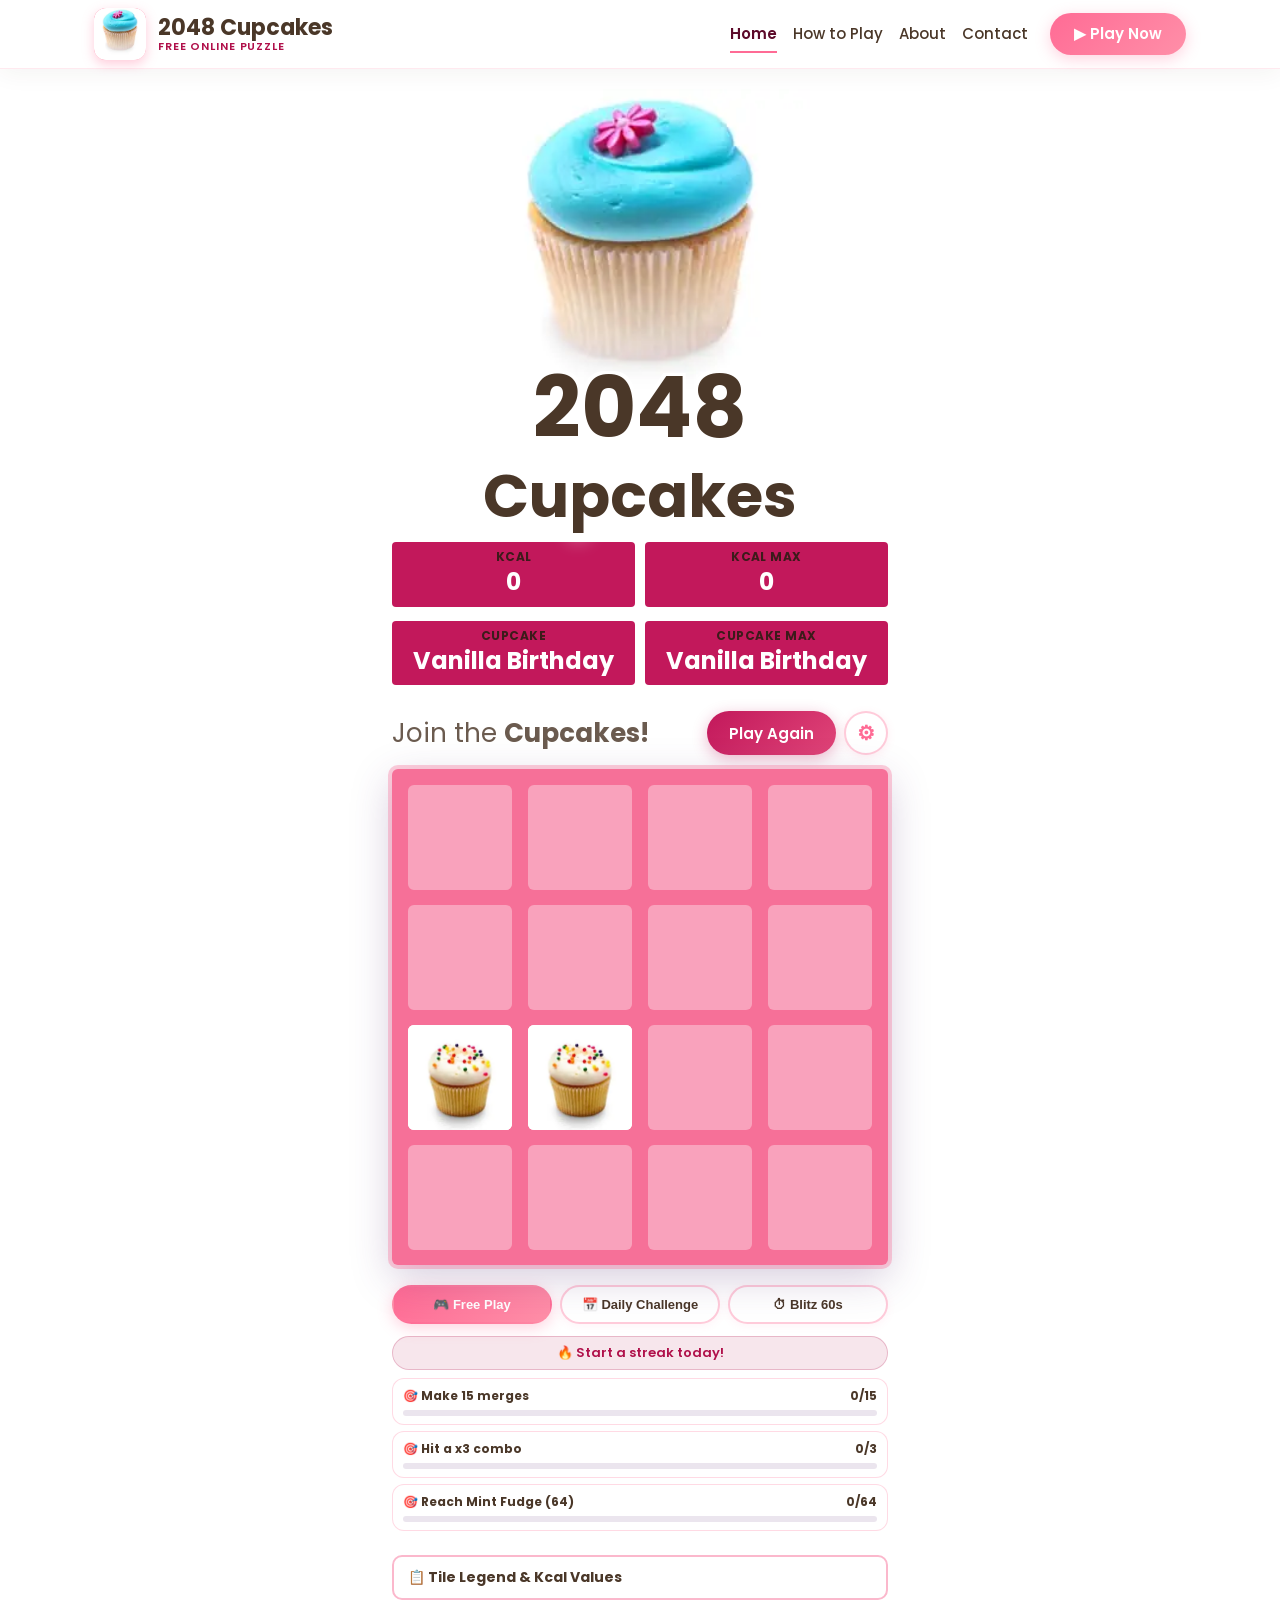
==== commit cc30a107: "Restore homepage hero and boot game tiles without requiring a tap. Tighten landscape-only hero hide " ====
--- a/index.html
+++ b/index.html
@@ -34,12 +34,13 @@
 
   <style>
   *,*::before,*::after{box-sizing:border-box}html{-webkit-text-size-adjust:100%}body{margin:0;padding:0;background:#fff;color:#4A3728;font-family:"Segoe UI",Roboto,"Helvetica Neue",Arial,sans-serif;font-size:16px;line-height:1.5}.site-body{padding-top:0!important;background:#fff!important;background-image:none!important}img{max-width:100%;height:auto}.skip-link{position:absolute;left:-9999px;width:1px;height:1px;overflow:hidden}.skip-link:focus{left:12px;top:12px;width:auto;height:auto;z-index:9999;padding:8px 12px;background:#b0104a;color:#fff}#site-header{position:sticky;top:0;z-index:1000;background:rgba(255,255,255,.92);border-bottom:1px solid rgba(176,16,74,.12);min-height:57px}.site-header__inner{max-width:1100px;margin:0 auto;padding:10px 16px;display:flex;align-items:center;justify-content:space-between;gap:12px}.site-logo{display:flex;align-items:center;gap:10px;text-decoration:none;color:#4A3728;min-width:0}.site-logo__icon img{width:40px;height:40px;border-radius:10px;display:block;object-fit:cover}.site-logo__text{font-weight:700;font-size:18px;line-height:1.15;white-space:nowrap}.site-logo__text small{display:block;font-size:10px;font-weight:600;color:#b0104a;letter-spacing:.08em;text-transform:uppercase}.site-nav-toggle{border:0;background:transparent;font-size:22px;padding:8px;cursor:pointer;color:#4A3728}.site-nav{display:none}.site-main{padding:8px 0 40px}.game-wrap .container{width:min(520px,100%);margin:0 auto;padding:0 12px}.game-hero-visual{text-align:center;position:relative}.game-hero-cupcake{display:block;margin:0 auto;width:min(280px,72vw);height:auto}.game-hero-visual .title{position:relative;margin:-40px 0 4px;z-index:2;font-size:clamp(48px,12vw,80px);font-weight:700;color:#4A3728;line-height:.95;text-align:center}.game-hero-visual .title small{font-size:.72em}.heading{width:100%;margin:4px 0 8px}.scores-container{display:flex!important;gap:2%}.score-container,.best-container,.score-points,.best-points{flex:1;position:relative;background:#c2185b;padding:26px 0 10px;font-size:clamp(18px,4.5vw,24px);line-height:1.2;font-weight:700;border-radius:4px;color:#fff;margin:6px 0;text-align:center;min-height:58px}.score-container:after,.best-container:after,.score-points:after,.best-points:after{position:absolute;width:100%;top:8px;left:0;text-transform:uppercase;font-size:12px;line-height:13px;text-align:center;color:#3c1b1a}.score-points:after{content:"Score"}.best-points:after{content:"Best"}.score-container:after{content:"Kcal"}.best-container:after{content:"Best Kcal"}.above-game{display:flex;align-items:center;justify-content:space-between;gap:10px;flex-wrap:wrap}.game-intro{margin:0;font-size:clamp(15px,3.5vw,22px)}.game-controls{display:flex;gap:8px}.restart-button,.settings-button{display:inline-flex;align-items:center;justify-content:center;min-height:44px;padding:0 18px;border:0;border-radius:25px;font-weight:600;cursor:pointer;font-family:inherit}.restart-button{background:linear-gradient(135deg,#c2185b,#e04578);color:#fff}.settings-button{background:#fff;color:#4A3728;border:1px solid rgba(176,16,74,.2)}.mobile-play-hint{text-align:center;color:#6B5B4F;font-size:13px;margin:8px 0}.game-container{position:relative;padding:15px;background:#f67098;border-radius:6px;margin-top:8px;width:500px;max-width:100%;height:500px;max-height:min(500px,100vw);box-sizing:border-box;touch-action:none;margin-left:auto;margin-right:auto}.grid-container{position:absolute;z-index:1}.grid-row{margin-bottom:15px}.grid-row:last-child{margin-bottom:0}.grid-row:after{content:"";display:block;clear:both}.grid-cell{width:106.25px;height:106.25px;margin-right:15px;float:left;border-radius:3px;background:rgba(255,255,255,.35)}.grid-cell:last-child{margin-right:0}.tile-container{position:absolute;z-index:2}.game-message{display:none}
-@media (max-width:520px){.game-wrap .container{width:280px;padding:0}.game-container{width:280px;height:280px;padding:10px;margin-top:17px}.grid-row{margin-bottom:10px}.grid-cell{width:57.5px;height:57.5px;margin-right:10px}.game-hero-cupcake{width:min(240px,70vw)}.site-nav-toggle{display:block}}
-@media (min-width:521px){.site-nav-toggle{display:none}.site-nav{display:flex!important;align-items:center;gap:16px;list-style:none;margin:0;padding:0}.site-nav a{color:#4A3728;text-decoration:none;font-weight:500;font-size:15px}}
+@media (max-width:520px){.game-wrap .container{width:280px;padding:0}.game-container{width:280px;height:280px;padding:10px;margin-top:17px}.grid-row{margin-bottom:10px}.grid-cell{width:57.5px;height:57.5px;margin-right:10px}.game-hero-cupcake{width:min(240px,70vw)}}
+@media (max-width:768px){.site-nav-toggle{display:block}.site-nav{display:none}}
+@media (min-width:769px){.site-nav-toggle{display:none}.site-nav{display:flex;align-items:center;gap:16px;list-style:none;margin:0;padding:0}.site-nav a{color:#4A3728;text-decoration:none;font-weight:500;font-size:15px}}
   </style>
 
-  <link rel="preload" href="css/app.min.css?v=33" as="style" onload="this.onload=null;this.rel='stylesheet'">
-  <noscript><link rel="stylesheet" href="css/app.min.css?v=33"></noscript>
+  <link rel="preload" href="css/app.min.css?v=34" as="style" onload="this.onload=null;this.rel='stylesheet'">
+  <noscript><link rel="stylesheet" href="css/app.min.css?v=34"></noscript>
   <link rel="preload" href="style/fonts/clear-sans.css" as="style" onload="this.onload=null;this.rel='stylesheet'">
 
   <script src="js/site-config.min.js?v=7"></script>
@@ -57,8 +58,8 @@
       function bootExtras() {
         if (booted) return;
         booted = true;
-        loadStyle("css/extras.min.css?v=33");
-        loadStyle("css/content.min.css?v=33");
+        loadStyle("css/extras.min.css?v=34");
+        loadStyle("css/content.min.css?v=34");
         if (!document.querySelector("link[data-gfonts]")) {
           var f = document.createElement("link");
           f.rel = "stylesheet";
@@ -93,16 +94,22 @@
         }
       }
       window.addEventListener("scroll", function onScroll() {
-        if ((window.pageYOffset || 0) > 240) {
+        if ((window.pageYOffset || 0) > 120) {
           window.removeEventListener("scroll", onScroll);
           bootExtras();
         }
       }, { passive: true });
-      // Also hydrate guide when user taps Play / board (same gesture boots the game)
       window.addEventListener("pointerdown", function onGuideGesture() {
         window.removeEventListener("pointerdown", onGuideGesture, true);
         bootExtras();
       }, { once: true, passive: true, capture: true });
+      // Always hydrate guide + content CSS soon (don't wait forever for scroll/tap)
+      function scheduleBoot() {
+        if ("requestIdleCallback" in window) requestIdleCallback(bootExtras, { timeout: 1800 });
+        else setTimeout(bootExtras, 900);
+      }
+      if (document.readyState === "complete") scheduleBoot();
+      else window.addEventListener("load", scheduleBoot);
     })();
   </script>
 
@@ -312,12 +319,12 @@
       function loadExtras() {
         if (extras) return;
         extras = true;
-        inject("js/game-extras.min.js?v=31", "data-game-extras");
+        inject("js/game-extras.min.js?v=34", "data-game-extras");
       }
       function loadCore() {
         if (core) return;
         core = true;
-        inject("js/game-core.min.js?v=31", "data-game-core", function () {
+        inject("js/game-core.min.js?v=34", "data-game-core", function () {
           if ("requestIdleCallback" in window) requestIdleCallback(loadExtras, { timeout: 2500 });
           else setTimeout(loadExtras, 800);
         });
@@ -328,15 +335,16 @@
           window.removeEventListener(ev, arm, true);
         });
       }
-      // Pointer/touch only — keyboard a11y tools shouldn't boot the heavy game bundle
       ["pointerdown", "touchstart"].forEach(function (ev) {
         window.addEventListener(ev, arm, { once: true, passive: true, capture: true });
       });
-      // Keyboard players: enable after a beat so a11y audits don't boot the bundle
       window.addEventListener("load", function () {
+        // Show tiles soon even without tap (empty board looks "broken")
+        if ("requestIdleCallback" in window) requestIdleCallback(loadCore, { timeout: 2000 });
+        else setTimeout(loadCore, 1200);
         setTimeout(function () {
           window.addEventListener("keydown", arm, { once: true, passive: true });
-        }, 4000);
+        }, 500);
       });
     })();
   </script>
--- a/css/app.min.css
+++ b/css/app.min.css
@@ -1 +1 @@
-html,body{margin:0;padding:0;background-color:#fff;color:#4d2523;font-family:"Clear Sans","Helvetica Neue",Arial,sans-serif;font-size:18px}body{padding:80px 0;background-image:none;background-position:top center;background-repeat:no-repeat}.heading:after{content:"";display:block;clear:both}h1.title,p.title{font-size:80px;font-weight:bold;margin:0;display:block;text-align:center}h1.title small,p.title small{font-size:60px}.title-container{position:relative;display:inline-block;padding-bottom:10px}@-webkit-keyframes move-up{0%{top:25px;opacity:1}100%{top:-50px;opacity:0}}@-moz-keyframes move-up{0%{top:25px;opacity:1}100%{top:-50px;opacity:0}}@keyframes move-up{0%{top:25px;opacity:1}100%{top:-50px;opacity:0}}.scores-container,.scores-points{text-align:right}.score-container,.best-container,.score-points,.best-points{overflow:hidden;position:relative;display:inline-block;background:#c2185b;padding:15px 0px;font-size:19px;text-transform:capitalize;height:19px;line-height:41px;font-weight:bold;border-radius:3px;color:#fff;margin-top:8px;margin-bottom:16px;text-align:center;width:49%;float:left}.score-container:after,.best-container:after,.score-points:after,.best-points:after{position:absolute;width:100%;top:10px;left:0;text-transform:uppercase;font-size:13px;line-height:13px;text-align:center;color:#3c1b1a}.score-container .score-addition,.best-container .score-addition,.score-points .score-addition,.best-points .score-addition{position:absolute;width:100%;text-align:center;color:red;font-size:19px;line-height:19px;font-weight:bold;color:rgba(77,37,35,0.9);z-index:100;-webkit-animation:move-up 600ms ease-in;-moz-animation:move-up 600ms ease-in;animation:move-up 600ms ease-in;-webkit-animation-fill-mode:both;-moz-animation-fill-mode:both;animation-fill-mode:both}.best-container{float:right}.best-points{float:right}.score-container:after{content:"Cupcake"}.score-points:after{content:"Kcal"}.best-container:after{content:"Cupcake Max"}.best-points:after{content:"Kcal Max"}p{margin-top:0;margin-bottom:10px;line-height:1.65}a{color:#4d2523;font-weight:bold;text-decoration:underline;cursor:pointer}strong.important{text-transform:uppercase}hr{border:none;border-bottom:1px solid #fbb8cc;margin-top:20px;margin-bottom:30px}.container{width:500px;margin:0 auto}@-webkit-keyframes fade-in{0%{opacity:0}100%{opacity:1}}@-moz-keyframes fade-in{0%{opacity:0}100%{opacity:1}}@keyframes fade-in{0%{opacity:0}100%{opacity:1}}.game-container{margin-top:11px;position:relative;padding:15px;cursor:default;-webkit-touch-callout:none;-ms-touch-callout:none;-webkit-user-select:none;-moz-user-select:none;-ms-user-select:none;-ms-touch-action:none;touch-action:none;background:#f67098;border-radius:6px;width:500px;height:500px;-webkit-box-sizing:border-box;-moz-box-sizing:border-box;box-sizing:border-box}.game-container .game-message{display:none;position:absolute;top:0;right:0;bottom:0;left:0;background:rgba(255,255,255,0.7);z-index:100;text-align:center;-webkit-animation:fade-in 800ms ease 1200ms;-moz-animation:fade-in 800ms ease 1200ms;animation:fade-in 800ms ease 1200ms;-webkit-animation-fill-mode:both;-moz-animation-fill-mode:both;animation-fill-mode:both}.game-container .game-message p{font-size:60px;font-weight:bold;height:60px;line-height:60px;margin-top:222px}.game-container .game-message .lower{display:block;margin-top:59px}.game-container .game-message a,.game-container .game-message button.keep-playing-button,.game-container .game-message button.retry-button{display:inline-block;background:#f888a9;border-radius:3px;padding:0 20px;text-decoration:none;color:#3c1b1a;height:40px;line-height:42px;margin-left:9px;border:none;font:inherit;cursor:pointer}.game-container .game-message a.keep-playing-button,.game-container .game-message button.keep-playing-button{display:none}.game-container .game-message .score-sharing{display:inline-block;vertical-align:middle;margin-left:10px}.game-container .game-message.game-won{background:rgba(88,46,116,0.5);color:white}.game-container .game-message.game-won a.keep-playing-button,.game-container .game-message.game-won button.keep-playing-button{display:inline-block}.game-container .game-message.game-won,.game-container .game-message.game-over{display:block}.grid-container{position:absolute;z-index:1}.grid-row{margin-bottom:15px}.grid-row:last-child{margin-bottom:0}.grid-row:after{content:"";display:block;clear:both}.grid-cell{width:106.25px;height:106.25px;margin-right:15px;float:left;border-radius:3px;background:rgba(255,255,255,0.35)}.grid-cell:last-child{margin-right:0}.tile-container{position:absolute;z-index:2}.tile,.tile .tile-inner{width:107px;height:107px;line-height:116.25px}.tile.tile-position-1-1{-webkit-transform:translate(0px,0px);-moz-transform:translate(0px,0px);transform:translate(0px,0px)}.tile.tile-position-1-2{-webkit-transform:translate(0px,121px);-moz-transform:translate(0px,121px);transform:translate(0px,121px)}.tile.tile-position-1-3{-webkit-transform:translate(0px,242px);-moz-transform:translate(0px,242px);transform:translate(0px,242px)}.tile.tile-position-1-4{-webkit-transform:translate(0px,363px);-moz-transform:translate(0px,363px);transform:translate(0px,363px)}.tile.tile-position-2-1{-webkit-transform:translate(121px,0px);-moz-transform:translate(121px,0px);transform:translate(121px,0px)}.tile.tile-position-2-2{-webkit-transform:translate(121px,121px);-moz-transform:translate(121px,121px);transform:translate(121px,121px)}.tile.tile-position-2-3{-webkit-transform:translate(121px,242px);-moz-transform:translate(121px,242px);transform:translate(121px,242px)}.tile.tile-position-2-4{-webkit-transform:translate(121px,363px);-moz-transform:translate(121px,363px);transform:translate(121px,363px)}.tile.tile-position-3-1{-webkit-transform:translate(242px,0px);-moz-transform:translate(242px,0px);transform:translate(242px,0px)}.tile.tile-position-3-2{-webkit-transform:translate(242px,121px);-moz-transform:translate(242px,121px);transform:translate(242px,121px)}.tile.tile-position-3-3{-webkit-transform:translate(242px,242px);-moz-transform:translate(242px,242px);transform:translate(242px,242px)}.tile.tile-position-3-4{-webkit-transform:translate(242px,363px);-moz-transform:translate(242px,363px);transform:translate(242px,363px)}.tile.tile-position-4-1{-webkit-transform:translate(363px,0px);-moz-transform:translate(363px,0px);transform:translate(363px,0px)}.tile.tile-position-4-2{-webkit-transform:translate(363px,121px);-moz-transform:translate(363px,121px);transform:translate(363px,121px)}.tile.tile-position-4-3{-webkit-transform:translate(363px,242px);-moz-transform:translate(363px,242px);transform:translate(363px,242px)}.tile.tile-position-4-4{-webkit-transform:translate(363px,363px);-moz-transform:translate(363px,363px);transform:translate(363px,363px)}.tile{position:absolute;-webkit-transition:100ms ease-in-out;-moz-transition:100ms ease-in-out;transition:100ms ease-in-out;-webkit-transition-property:-webkit-transform;-moz-transition-property:-moz-transform;transition-property:transform}.tile .tile-inner{border-radius:3px;background:white;text-align:center;font-weight:bold;z-index:10;font-size:55px}.tile .tile-inner img{width:100%;height:100%}.tile.tile-2 .tile-inner{background:white;box-shadow:0 0 30px 10px rgba(0,0,255,0),inset 0 0 0 1px rgba(255,255,255,0)}.tile.tile-4 .tile-inner{background:#eeeaf1;box-shadow:0 0 30px 10px rgba(0,0,255,0),inset 0 0 0 1px rgba(255,255,255,0)}.tile.tile-8 .tile-inner{color:white;background:#ddd5e3;box-shadow:0 0 30px 10px rgba(0,0,255,0),inset 0 0 0 1px rgba(255,255,255,0)}.tile.tile-16 .tile-inner{color:white;background:#ccc0d5;box-shadow:0 0 30px 10px rgba(0,0,255,0),inset 0 0 0 1px rgba(255,255,255,0)}.tile.tile-32 .tile-inner{color:white;background:#bcabc7;box-shadow:0 0 30px 10px rgba(0,0,255,0.07937),inset 0 0 0 1px rgba(255,255,255,0.04762)}.tile.tile-64 .tile-inner{color:white;background:#ab96b9;box-shadow:0 0 30px 10px rgba(0,0,255,0.15873),inset 0 0 0 1px rgba(255,255,255,0.09524)}.tile.tile-128 .tile-inner{color:white;background:#9a81ab;box-shadow:0 0 30px 10px rgba(0,0,255,0.2381),inset 0 0 0 1px rgba(255,255,255,0.14286);font-size:45px}@media screen and (max-width:520px){.tile.tile-128 .tile-inner{font-size:25px}}.tile.tile-256 .tile-inner{color:white;background:#8a6c9d;box-shadow:0 0 30px 10px rgba(0,0,255,0.31746),inset 0 0 0 1px rgba(255,255,255,0.19048);font-size:45px}@media screen and (max-width:520px){.tile.tile-256 .tile-inner{font-size:25px}}.tile.tile-512 .tile-inner{color:white;background:#79578f;box-shadow:0 0 30px 10px rgba(0,0,255,0.39683),inset 0 0 0 1px rgba(255,255,255,0.2381);font-size:45px}@media screen and (max-width:520px){.tile.tile-512 .tile-inner{font-size:25px}}.tile.tile-1024 .tile-inner{color:white;background:#684281;box-shadow:0 0 30px 10px rgba(0,0,255,0.47619),inset 0 0 0 1px rgba(255,255,255,0.28571);font-size:35px}@media screen and (max-width:520px){.tile.tile-1024 .tile-inner{font-size:15px}}.tile.tile-2048 .tile-inner{color:white;background:#582e74;box-shadow:0 0 30px 10px rgba(0,0,255,0.55556),inset 0 0 0 1px rgba(255,255,255,0.33333);font-size:35px}@media screen and (max-width:520px){.tile.tile-2048 .tile-inner{font-size:15px}}.tile.tile-super .tile-inner{color:white;background:#343236;font-size:30px}@media screen and (max-width:520px){.tile.tile-super .tile-inner{font-size:10px}}@-webkit-keyframes appear{0%{opacity:0;-webkit-transform:scale(0);-moz-transform:scale(0);transform:scale(0)}100%{opacity:1;-webkit-transform:scale(1);-moz-transform:scale(1);transform:scale(1)}}@-moz-keyframes appear{0%{opacity:0;-webkit-transform:scale(0);-moz-transform:scale(0);transform:scale(0)}100%{opacity:1;-webkit-transform:scale(1);-moz-transform:scale(1);transform:scale(1)}}@keyframes appear{0%{opacity:0;-webkit-transform:scale(0);-moz-transform:scale(0);transform:scale(0)}100%{opacity:1;-webkit-transform:scale(1);-moz-transform:scale(1);transform:scale(1)}}.tile-new .tile-inner{-webkit-animation:appear 200ms ease 100ms;-moz-animation:appear 200ms ease 100ms;animation:appear 200ms ease 100ms;-webkit-animation-fill-mode:backwards;-moz-animation-fill-mode:backwards;animation-fill-mode:backwards}@-webkit-keyframes pop{0%{-webkit-transform:scale(0);-moz-transform:scale(0);transform:scale(0)}50%{-webkit-transform:scale(1.2);-moz-transform:scale(1.2);transform:scale(1.2)}100%{-webkit-transform:scale(1);-moz-transform:scale(1);transform:scale(1)}}@-moz-keyframes pop{0%{-webkit-transform:scale(0);-moz-transform:scale(0);transform:scale(0)}50%{-webkit-transform:scale(1.2);-moz-transform:scale(1.2);transform:scale(1.2)}100%{-webkit-transform:scale(1);-moz-transform:scale(1);transform:scale(1)}}@keyframes pop{0%{-webkit-transform:scale(0);-moz-transform:scale(0);transform:scale(0)}50%{-webkit-transform:scale(1.2);-moz-transform:scale(1.2);transform:scale(1.2)}100%{-webkit-transform:scale(1);-moz-transform:scale(1);transform:scale(1)}}.tile-merged .tile-inner{z-index:20;-webkit-animation:pop 200ms ease 100ms;-moz-animation:pop 200ms ease 100ms;animation:pop 200ms ease 100ms;-webkit-animation-fill-mode:backwards;-moz-animation-fill-mode:backwards;animation-fill-mode:backwards}.above-game:after{content:"";display:block;clear:both}.game-intro{float:left;font-size:25px;line-height:42px;margin-bottom:0;margin-top:5px}.restart-button{display:inline-block;background:#f888a9;border-radius:3px;padding:0 20px;text-decoration:none;color:#3c1b1a;height:40px;line-height:42px;display:block;text-align:center;float:right}.game-explanation{margin-top:50px}@media screen and (max-width:520px){html,body{font-size:15px}body{margin:20px 0;padding:0 20px}h1.title,p.title{font-size:27px;margin-top:15px}h1.title small,p.title small{font-size:27px}.container{width:280px;margin:0 auto}.score-container,.best-container,.score-points,.best-points{margin-top:0;padding:15px 0px;min-width:40px}.heading{margin-bottom:10px}.game-intro{width:55%;display:block;box-sizing:border-box;line-height:1.65;font-size:16px;margin-top:10px}.restart-button,.retry-button{width:42%;padding:0;display:block;box-sizing:border-box;margin-top:2px}.game-container{margin-top:17px;position:relative;padding:10px;cursor:default;-webkit-touch-callout:none;-ms-touch-callout:none;-webkit-user-select:none;-moz-user-select:none;-ms-user-select:none;-ms-touch-action:none;touch-action:none;background:#f67098;border-radius:6px;width:280px;height:280px;-webkit-box-sizing:border-box;-moz-box-sizing:border-box;box-sizing:border-box}.game-container .game-message{display:none;position:absolute;top:0;right:0;bottom:0;left:0;background:rgba(255,255,255,0.7);z-index:100;text-align:center;-webkit-animation:fade-in 800ms ease 1200ms;-moz-animation:fade-in 800ms ease 1200ms;animation:fade-in 800ms ease 1200ms;-webkit-animation-fill-mode:both;-moz-animation-fill-mode:both;animation-fill-mode:both}.game-container .game-message p{font-size:60px;font-weight:bold;height:60px;line-height:60px;margin-top:222px}.game-container .game-message .lower{display:block;margin-top:59px}.game-container .game-message a,.game-container .game-message button.keep-playing-button,.game-container .game-message button.retry-button{display:inline-block;background:#f888a9;border-radius:3px;padding:0 20px;text-decoration:none;color:#3c1b1a;height:40px;line-height:42px;margin-left:9px;border:none;font:inherit;cursor:pointer}.game-container .game-message a.keep-playing-button,.game-container .game-message button.keep-playing-button{display:none}.game-container .game-message .score-sharing{display:inline-block;vertical-align:middle;margin-left:10px}.game-container .game-message.game-won{background:rgba(88,46,116,0.5);color:white}.game-container .game-message.game-won a.keep-playing-button,.game-container .game-message.game-won button.keep-playing-button{display:inline-block}.game-container .game-message.game-won,.game-container .game-message.game-over{display:block}.grid-container{position:absolute;z-index:1}.grid-row{margin-bottom:10px}.grid-row:last-child{margin-bottom:0}.grid-row:after{content:"";display:block;clear:both}.grid-cell{width:57.5px;height:57.5px;margin-right:10px;float:left;border-radius:3px;background:rgba(255,255,255,0.35)}.grid-cell:last-child{margin-right:0}.tile-container{position:absolute;z-index:2}.tile,.tile .tile-inner{width:58px;height:58px;line-height:67.5px}.tile.tile-position-1-1{-webkit-transform:translate(0px,0px);-moz-transform:translate(0px,0px);transform:translate(0px,0px)}.tile.tile-position-1-2{-webkit-transform:translate(0px,67px);-moz-transform:translate(0px,67px);transform:translate(0px,67px)}.tile.tile-position-1-3{-webkit-transform:translate(0px,135px);-moz-transform:translate(0px,135px);transform:translate(0px,135px)}.tile.tile-position-1-4{-webkit-transform:translate(0px,202px);-moz-transform:translate(0px,202px);transform:translate(0px,202px)}.tile.tile-position-2-1{-webkit-transform:translate(67px,0px);-moz-transform:translate(67px,0px);transform:translate(67px,0px)}.tile.tile-position-2-2{-webkit-transform:translate(67px,67px);-moz-transform:translate(67px,67px);transform:translate(67px,67px)}.tile.tile-position-2-3{-webkit-transform:translate(67px,135px);-moz-transform:translate(67px,135px);transform:translate(67px,135px)}.tile.tile-position-2-4{-webkit-transform:translate(67px,202px);-moz-transform:translate(67px,202px);transform:translate(67px,202px)}.tile.tile-position-3-1{-webkit-transform:translate(135px,0px);-moz-transform:translate(135px,0px);transform:translate(135px,0px)}.tile.tile-position-3-2{-webkit-transform:translate(135px,67px);-moz-transform:translate(135px,67px);transform:translate(135px,67px)}.tile.tile-position-3-3{-webkit-transform:translate(135px,135px);-moz-transform:translate(135px,135px);transform:translate(135px,135px)}.tile.tile-position-3-4{-webkit-transform:translate(135px,202px);-moz-transform:translate(135px,202px);transform:translate(135px,202px)}.tile.tile-position-4-1{-webkit-transform:translate(202px,0px);-moz-transform:translate(202px,0px);transform:translate(202px,0px)}.tile.tile-position-4-2{-webkit-transform:translate(202px,67px);-moz-transform:translate(202px,67px);transform:translate(202px,67px)}.tile.tile-position-4-3{-webkit-transform:translate(202px,135px);-moz-transform:translate(202px,135px);transform:translate(202px,135px)}.tile.tile-position-4-4{-webkit-transform:translate(202px,202px);-moz-transform:translate(202px,202px);transform:translate(202px,202px)}.tile .tile-inner{font-size:35px}.game-message p{font-size:30px !important;height:30px !important;line-height:30px !important;margin-top:90px !important}.game-message .lower{margin-top:30px !important}.game-message.game-won .score-sharing{margin-top:10px}}.legend-row{padding:10px 5px}.legend-row:after{content:"";display:block;clear:both}.legend-row p{margin-left:93.33333px;margin-top:23.33333px;text-transform:capitalize}.legend-grid{position:relative;padding:7.5px;cursor:default;-webkit-touch-callout:none;-ms-touch-callout:none;-webkit-user-select:none;-moz-user-select:none;-ms-user-select:none;-ms-touch-action:none;touch-action:none;background:#f67098;border-radius:4px;width:73px;height:73px;-webkit-box-sizing:border-box;-moz-box-sizing:border-box;box-sizing:border-box;float:left}.legend-cell{width:57.5px;height:57.5px;margin-right:7.5px;float:left;border-radius:3px;background:rgba(255,255,255,0.35)}.legend-cell img{width:100%;height:100%}.cell-2{background:white;box-shadow:0 0 30px 5px rgba(0,0,255,0),inset 0 0 0 1px rgba(255,255,255,0)}.cell-4{background:#eeeaf1;box-shadow:0 0 30px 5px rgba(0,0,255,0),inset 0 0 0 1px rgba(255,255,255,0)}.cell-8{color:white;background:#ddd5e3;box-shadow:0 0 30px 5px rgba(0,0,255,0),inset 0 0 0 1px rgba(255,255,255,0)}.cell-16{color:white;background:#ccc0d5;box-shadow:0 0 30px 5px rgba(0,0,255,0),inset 0 0 0 1px rgba(255,255,255,0)}.cell-32{color:white;background:#bcabc7;box-shadow:0 0 30px 5px rgba(0,0,255,0.07937),inset 0 0 0 1px rgba(255,255,255,0.04762)}.cell-64{color:white;background:#ab96b9;box-shadow:0 0 30px 5px rgba(0,0,255,0.15873),inset 0 0 0 1px rgba(255,255,255,0.09524)}.cell-128{color:white;background:#9a81ab;box-shadow:0 0 30px 5px rgba(0,0,255,0.2381),inset 0 0 0 1px rgba(255,255,255,0.14286)}.cell-256{color:white;background:#8a6c9d;box-shadow:0 0 30px 5px rgba(0,0,255,0.31746),inset 0 0 0 1px rgba(255,255,255,0.19048)}.cell-512{color:white;background:#79578f;box-shadow:0 0 30px 5px rgba(0,0,255,0.39683),inset 0 0 0 1px rgba(255,255,255,0.2381)}.cell-1024{color:white;background:#684281;box-shadow:0 0 30px 5px rgba(0,0,255,0.47619),inset 0 0 0 1px rgba(255,255,255,0.28571)}.cell-2048{color:white;background:#582e74;box-shadow:0 0 30px 5px rgba(0,0,255,0.55556),inset 0 0 0 1px rgba(255,255,255,0.33333)}.cell-4096{color:white;background:#582e74;box-shadow:0 0 30px 5px rgba(0,0,255,0.6),inset 0 0 0 1px rgba(255,255,255,0.38)}.cell-8192{color:white;background:#582e74;box-shadow:0 0 30px 5px rgba(0,0,255,0.7),inset 0 0 0 1px rgba(255,255,255,0.43)}.repo-link{margin-top:40px;margin-right:20px;text-align:right}:root{--primary:#FF6B95;--primary-light:#FF8FA8;--secondary:#FFB3C6;--secondary-light:#FFD6E0;--accent:#FF8C69;--bg:#FFFFFF;--text-heading:#4A3728;--text-body:#6B5B4F}*,*::before,*::after{box-sizing:border-box}html{scroll-padding-top:72px;-webkit-text-size-adjust:100%;text-size-adjust:100%}#game,.guide-section[id],.site-main--page{scroll-margin-top:72px}.skip-link{position:absolute;left:-9999px;top:0;z-index:10000;padding:12px 18px;background:#FF6B95;color:#fff;font-weight:600;text-decoration:none;border-radius:0 0 8px 0}.skip-link:focus{left:0}.table-scroll{width:100%;overflow-x:auto;-webkit-overflow-scrolling:touch;margin:1rem 0}.site-body{margin:0;min-height:100vh;display:flex;flex-direction:column;font-family:"Poppins","Clear Sans","Helvetica Neue",Arial,sans-serif;font-size:18px;color:var(--text-body);background:var(--bg) !important;padding:0 !important}.site-body h1,.site-body h2,.site-body h3,.page-content h1,.page-content h2,.page-content h3{font-family:"Playfair Display",Georgia,serif;color:var(--text-heading)}body.site-body{padding:0 !important;margin:0 !important;background-image:none !important;background-color:#fff !important;width:100%;overflow-x:hidden}body.site-body .container{width:min(520px,calc(100vw - 20px)) !important;max-width:520px !important;margin-left:auto !important;margin-right:auto !important;float:none !important;box-sizing:border-box}.site-header{width:100%;position:sticky;top:0;z-index:1000;background:rgba(255,255,255,0.85);backdrop-filter:blur(12px);-webkit-backdrop-filter:blur(12px);border-bottom:1px solid rgba(255,107,149,0.1);box-shadow:none}.site-header__inner{max-width:1140px;width:100%;margin:0 auto;padding:0 clamp(12px,3vw,24px);display:flex;align-items:center;justify-content:space-between;height:clamp(56px,10vw,68px);position:relative}.site-logo{display:flex;align-items:center;gap:clamp(8px,2vw,12px);text-decoration:none;color:var(--text-heading);min-width:0;flex:1}.site-logo__icon{width:clamp(40px,9.5vw,50px);height:clamp(40px,9.5vw,50px);background:linear-gradient(135deg,var(--primary),var(--primary-light));border-radius:12px;display:flex;align-items:center;justify-content:center;font-size:clamp(20px,5vw,26px);box-shadow:0 4px 12px rgba(255,107,149,0.35);flex-shrink:0;transition:transform 0.3s ease;overflow:hidden}.site-logo__icon img{width:100%;height:100%;object-fit:cover;display:block}.site-logo:hover .site-logo__icon{transform:scale(1.05)}.site-footer__brand .site-logo{flex:none;margin-bottom:14px}.site-logo__text{font-weight:bold;font-size:clamp(16px,4.2vw,22px);line-height:1.15;white-space:nowrap;overflow:hidden;text-overflow:ellipsis}.site-logo__text small{display:block;font-size:clamp(9px,2.2vw,11px);font-weight:600;color:#b0104a;letter-spacing:0.08em;text-transform:uppercase}.site-nav-backdrop{display:none}.site-nav{display:flex;align-items:center;gap:16px;list-style:none;margin:0;padding:0}.site-nav li{list-style:none;margin:0;padding:0}.site-nav a{position:relative;padding:8px 0;text-decoration:none;color:#4A3728;font-weight:500;font-size:clamp(14px,3.5vw,15px);border-radius:0;background:transparent;transition:color 0.2s ease;display:block}.site-nav a::after{content:"";position:absolute;width:0;height:2px;bottom:0;left:0;background:#FF6B95;transition:width 0.3s ease}.site-nav a:hover,.site-nav a.is-active,.site-nav a.active{background:transparent;color:#5c0a2a;font-weight:600}.site-nav a:hover::after,.site-nav a.is-active::after,.site-nav a.active::after{width:100%}.site-nav__cta{background:linear-gradient(135deg,#FF6B95 0%,#FF8FA8 100%) !important;color:#fff !important;border:none;padding:10px 24px !important;border-radius:25px !important;font-weight:600 !important;margin-left:6px;box-shadow:0 4px 15px rgba(255,107,149,0.3);transition:transform 0.3s ease,box-shadow 0.3s ease}.site-nav__cta::after{display:none !important}.site-nav__cta:hover,.site-nav__cta.is-active,.site-nav__cta.active{transform:translateY(-2px);box-shadow:0 8px 25px rgba(255,107,149,0.4);background:linear-gradient(135deg,#FF6B95 0%,#FF8FA8 100%) !important;color:#fff !important;font-weight:600 !important}.site-nav-toggle{display:none;background:#fff;border:2px solid var(--primary);border-radius:8px;padding:8px 12px;cursor:pointer;font-size:20px;color:var(--text-heading);flex-shrink:0;margin-left:8px;line-height:1}body.nav-open{overflow:hidden}.site-main{flex:1;width:100%;display:flex;flex-direction:column;align-items:center}.game-wrap{display:flex;justify-content:center;align-items:center;flex-direction:column;width:100%;max-width:100vw;padding:0 clamp(10px,3vw,16px) clamp(16px,4vw,24px);background:#fff !important;position:relative;box-sizing:border-box;margin:0 auto}.game-hero-visual{position:relative;width:100%;margin:clamp(8px,2vw,12px) auto 0;text-align:center;padding-top:0;background:#fff}.game-wrap .container{width:min(520px,calc(100vw - 20px)) !important;max-width:520px !important;margin:0 auto !important;display:flex;flex-direction:column;align-items:center;box-sizing:border-box}.site-body .game-wrap .heading{width:100%;max-width:520px;margin:4px auto 8px;text-align:center}.site-body .game-wrap .scores-container{display:flex !important;gap:2%;width:100% !important;float:none !important;text-align:center !important;margin-bottom:2px;justify-content:center}.site-body .game-wrap .scores-points{text-align:center !important;float:none !important;width:100% !important;display:flex !important;gap:2%}.site-body .game-wrap .score-container,.site-body .game-wrap .best-container,.site-body .game-wrap .score-points,.site-body .game-wrap .best-points{float:none !important;flex:1;width:auto !important;max-width:none}.game-hero-cupcake{display:block;margin:0 auto;width:min(320px,72vw);height:auto;pointer-events:none;user-select:none}.game-hero-visual .title{position:relative;margin:-48px 0 4px;padding:0;z-index:2;font-size:clamp(52px,13vw,84px);font-weight:bold;color:var(--text-heading);line-height:0.95;text-shadow:3px 3px 0 #fff,-3px -3px 0 #fff,3px -3px 0 #fff,-3px 3px 0 #fff,0 4px 20px rgba(255,255,255,0.95)}.game-hero-visual .title small{font-size:0.72em}@media (min-width:769px){.game-hero-cupcake{width:min(340px,85vw)}.game-hero-visual .title{margin-top:-56px}}.site-body .game-wrap .score-container,.site-body .game-wrap .best-container,.site-body .game-wrap .score-points,.site-body .game-wrap .best-points{height:auto !important;min-height:58px;padding:26px 0 10px !important;font-size:clamp(18px,4.5vw,24px) !important;line-height:1.2 !important;border-radius:4px !important;margin-top:6px !important;margin-bottom:6px !important}.site-body .game-wrap .score-container:after,.site-body .game-wrap .best-container:after,.site-body .game-wrap .score-points:after,.site-body .game-wrap .best-points:after{top:8px !important;font-size:12px !important;letter-spacing:0.04em}.site-body .game-wrap .heading{width:100%;margin:4px 0 8px}.site-body .game-wrap .best-points{float:none !important}.mobile-play-hint{display:none;width:100%;text-align:center;font-size:13px;font-weight:bold;color:var(--text-heading);background:rgba(255,107,149,0.12);border-radius:8px;padding:8px 12px;margin:0 0 10px;box-sizing:border-box}.desktop-play-hint{display:block;width:100%;text-align:center;font-size:13px;color:#888;margin:0 0 10px}@media (hover:none) and (pointer:coarse){.mobile-play-hint{display:block}.desktop-play-hint{display:none}}.site-body .game-wrap .above-game{display:flex;align-items:center;justify-content:space-between;gap:10px;margin:10px 0 6px;width:100%;max-width:520px}.site-body .game-wrap .above-game:after{display:none}.site-body .game-wrap .game-intro{float:none !important;margin:0 !important;font-size:clamp(20px,5vw,26px) !important;line-height:1.25 !important;flex:1;min-width:0}.game-controls{display:flex;align-items:center;gap:8px;flex-shrink:0}.site-body .game-wrap .restart-button{float:none !important;display:inline-flex !important;align-items:center;justify-content:center;width:auto !important;min-width:120px;height:44px !important;line-height:1 !important;padding:0 22px !important;margin:0 !important;font-size:15px !important;font-weight:600 !important;font-family:inherit;background:linear-gradient(135deg,#c2185b 0%,#e04578 100%) !important;color:#fff !important;border:none !important;border-radius:25px !important;text-decoration:none !important;cursor:pointer;box-shadow:0 4px 15px rgba(194,24,91,0.3);transition:transform 0.2s ease,box-shadow 0.2s ease}.site-body .game-wrap .restart-button:hover{transform:translateY(-2px);box-shadow:0 8px 25px rgba(255,107,149,0.4);color:#fff !important}.settings-button{width:44px;height:44px;padding:0;border:2px solid rgba(255,107,149,0.35);border-radius:50%;background:#fff;color:#FF6B95;font-size:20px;line-height:1;cursor:pointer;flex-shrink:0;display:flex;align-items:center;justify-content:center;transition:background 0.2s,transform 0.2s,border-color 0.2s,box-shadow 0.2s;box-shadow:0 2px 8px rgba(255,107,149,0.12)}.settings-button:hover{background:linear-gradient(135deg,#FF6B95 0%,#FF8FA8 100%);border-color:transparent;color:#fff;transform:translateY(-2px);box-shadow:0 6px 18px rgba(255,107,149,0.35)}.site-body .game-wrap .game-container{width:min(520px,calc(100vw - 20px)) !important;max-width:520px !important;height:auto !important;aspect-ratio:1;margin-left:auto !important;margin-right:auto !important;padding:clamp(10px,2.5vw,14px) !important;border-radius:6px !important;box-sizing:border-box !important;flex-shrink:0}.site-body .game-wrap .game-legend-collapse,.site-body .game-wrap .game-explanation{width:100%}.site-body .game-wrap .grid-container{width:100% !important;height:100% !important}.site-body .game-wrap .tile-container{width:100% !important;height:100% !important}.game-wrap .game-explanation{font-size:14px;margin:12px 0 8px}.game-wrap hr{margin:8px 0}.game-wrap .tile-legend{font-size:14px;margin:0 0 8px}.game-legend-collapse{border:2px solid #fbb8cc;border-radius:10px;margin-top:8px;overflow:hidden;background:rgba(255,255,255,0.8)}.game-legend-collapse summary{padding:10px 14px;font-weight:bold;color:var(--text-heading);cursor:pointer;list-style:none;font-size:14px}.game-legend-collapse summary::-webkit-details-marker{display:none}.game-legend-collapse .tile-legend-list{padding:0 14px 12px;font-size:13px;line-height:1.6}.game-wrap .title-container{display:none}.site-body .repo-link{display:none}.content-section{max-width:900px;width:100%;margin:0 auto;padding:48px 24px;box-sizing:border-box}.content-section--intro{padding:32px 24px 16px}.content-section--intro .section-title{font-size:clamp(22px,4vw,30px);margin-bottom:8px}.content-section--intro .section-lead{margin-bottom:0;font-size:15px;color:var(--primary);font-weight:bold}.content-section--alt{background:linear-gradient(180deg,rgba(255,107,149,0.06) 0%,rgba(255,255,255,0) 100%)}.section-title{font-size:clamp(26px,4vw,36px);color:var(--text-heading);text-align:center;margin:0 0 12px}.section-lead{text-align:center;color:var(--text-heading);max-width:640px;margin:0 auto 36px;line-height:1.65;font-size:17px}.features-grid{display:grid;grid-template-columns:repeat(auto-fit,minmax(240px,1fr));gap:20px}.feature-card{background:#fff;border:2px solid #fbb8cc;border-radius:16px;padding:28px 24px;text-align:center;transition:transform 0.2s,box-shadow 0.2s}.feature-card:hover{transform:translateY(-4px);box-shadow:0 12px 32px rgba(255,107,149,0.15)}.feature-card__icon{font-size:36px;margin-bottom:12px}.feature-card h3{color:var(--text-heading);margin:0 0 8px;font-size:18px}.feature-card p{margin:0;font-size:15px;line-height:1.55;color:var(--text-heading)}.content-section--flavors{max-width:1100px;background:#fff;padding:clamp(32px,5vw,56px) clamp(16px,3vw,28px) clamp(48px,6vw,72px)}.content-section--flavors .section-title{text-align:center;color:var(--text-heading);font-size:clamp(22px,4vw,32px);margin:0 0 12px}.content-section--flavors .section-lead{text-align:center;max-width:720px;margin:0 auto;color:var(--text-heading);font-size:clamp(14px,2.2vw,16px);line-height:1.55;font-weight:normal}.cupcake-showcase{display:grid;grid-template-columns:repeat(5,1fr);gap:clamp(12px,2vw,18px);margin-top:clamp(24px,4vw,36px);justify-items:stretch}.cupcake-card{background:#fff;border-radius:10px;overflow:hidden;border:1px solid #fbb8cc;text-align:center;transition:transform 0.2s,box-shadow 0.2s}.cupcake-card:hover{transform:translateY(-3px);box-shadow:0 8px 20px rgba(74,55,40,0.12)}.cupcake-card img{width:100%;aspect-ratio:1;object-fit:cover;display:block}.cupcake-card__info{padding:10px 8px 12px;font-size:clamp(11px,1.6vw,13px);font-weight:bold;color:var(--text-heading);line-height:1.35}.cupcake-card__kcal{display:block;font-size:clamp(11px,1.5vw,12px);color:var(--text-heading);font-weight:600;margin-top:4px;opacity:0.85}@media (max-width:900px){.cupcake-showcase{grid-template-columns:repeat(4,1fr)}}@media (max-width:640px){.cupcake-showcase{grid-template-columns:repeat(3,1fr);gap:10px}}@media (max-width:400px){.cupcake-showcase{grid-template-columns:repeat(2,1fr)}}.faq-list{max-width:720px;margin:0 auto}.faq-item{border:2px solid #fbb8cc;border-radius:12px;margin-bottom:12px;overflow:hidden;background:#fff}.faq-item summary{padding:18px 22px;font-weight:bold;color:var(--text-heading);cursor:pointer;list-style:none;display:flex;justify-content:space-between;align-items:center}.faq-item summary::-webkit-details-marker{display:none}.faq-item summary::after{content:"+";font-size:22px;color:var(--primary);transition:transform 0.2s}.faq-item[open] summary::after{transform:rotate(45deg)}.faq-item p{padding:0 22px 18px;margin:0;line-height:1.65;font-size:16px}.cta-band{text-align:center;padding:40px 24px;background:linear-gradient(135deg,var(--text-heading),var(--primary));color:#fff}.cta-band h2{margin:0 0 10px;font-size:28px}.cta-band p{margin:0 0 24px;opacity:0.9}.btn-cta{display:inline-block;background:#fff;color:var(--text-heading);padding:14px 36px;border-radius:30px;font-weight:bold;font-size:17px;text-decoration:none;box-shadow:0 4px 20px rgba(0,0,0,0.15);transition:transform 0.15s}.btn-cta:hover{transform:translateY(-2px);color:var(--text-heading)}.site-main--page{padding:40px 0 60px}.site-container{max-width:800px;margin:0 auto;padding:0 24px}.page-header{text-align:center;margin-bottom:40px}.page-header h1{font-size:clamp(32px,5vw,44px);color:var(--text-heading);margin:0 0 10px}.page-content h2{font-size:24px;color:var(--text-heading);margin:36px 0 12px}.page-content p,.page-content li{line-height:1.7}.page-content ul,.page-content ol{padding-left:24px}.legend-table{width:100%;border-collapse:collapse;margin:16px 0;font-size:15px}.legend-table th,.legend-table td{padding:11px 14px;text-align:left;border-bottom:1px solid #fbb8cc}.legend-table th{background:var(--primary);color:#fff}.tips-grid{display:grid;grid-template-columns:repeat(auto-fit,minmax(220px,1fr));gap:16px}.tip-card{background:#fff;border:2px solid #fbb8cc;border-radius:12px;padding:20px}.tip-card h3{color:var(--primary);margin:0 0 8px;font-size:16px}.tip-card p{margin:0;font-size:15px}.contact-form{max-width:520px;margin:24px auto 0}.form-group{margin-bottom:18px}.form-group label{display:block;font-weight:bold;margin-bottom:6px}.form-group input,.form-group textarea{width:100%;padding:12px 14px;border:2px solid #fbb8cc;border-radius:8px;font-family:inherit;font-size:16px}.form-group input:focus,.form-group textarea:focus{outline:none;border-color:var(--primary)}.form-group textarea{min-height:140px;resize:vertical}.btn-primary{background:linear-gradient(135deg,var(--primary),var(--text-heading));color:#fff;border:none;padding:13px 32px;font-size:16px;font-weight:bold;border-radius:8px;cursor:pointer;font-family:inherit}.contact-info{text-align:center;margin-top:32px;padding:20px;background:rgba(255,107,149,0.1);border-radius:12px}.site-footer{width:100%;background-color:#fff;background-image:radial-gradient(rgba(255,107,149,0.12) 1px,transparent 1px),linear-gradient(180deg,#FFF8FA 0%,#FFE8F0 100%);background-size:20px 20px,100% 100%;color:#4A3728;margin-top:auto;border-top:1px solid rgba(255,107,149,0.15)}.site-footer__top{padding:48px 24px 32px;border-bottom:1px solid rgba(255,107,149,0.12)}.site-footer__bottom{padding:20px 24px 28px;background:rgba(255,255,255,0.55)}.site-footer__inner{max-width:1140px;width:100%;margin:0 auto;display:grid;grid-template-columns:1fr 1.4fr;gap:clamp(24px,5vw,40px);align-items:start;padding:0 clamp(12px,3vw,24px);box-sizing:border-box}.site-footer__inner--bottom{display:block;text-align:center}.site-footer__brand{max-width:340px}.site-footer__tagline{font-size:14px;line-height:1.65;color:#6B5B4F;margin:0 0 18px}.site-footer__play-btn{display:inline-block;background:linear-gradient(135deg,#FF6B95 0%,#FF8FA8 100%);color:#fff;border:none;padding:10px 24px;border-radius:25px;font-weight:600;font-size:14px;text-decoration:none;box-shadow:0 4px 15px rgba(255,107,149,0.3);transition:transform 0.3s ease,box-shadow 0.3s ease}.site-footer__play-btn:hover{transform:translateY(-2px);box-shadow:0 8px 25px rgba(255,107,149,0.4);color:#fff}.site-footer__cols{display:grid;grid-template-columns:repeat(3,1fr);gap:24px}.site-footer__col h4,.site-footer__col-title{margin:0 0 14px;font-size:13px;font-weight:700;text-transform:uppercase;letter-spacing:0.08em;color:#b0104a}.site-footer__col ul{list-style:none;margin:0;padding:0}.site-footer__col li{margin-bottom:10px}.site-footer__col a{color:#6B5B4F;text-decoration:none;font-size:14px;transition:color 0.15s}.site-footer__col a:hover{color:#b0104a}.site-footer__credits{font-size:13px;line-height:1.7;color:#6B5B4F;margin:0 0 8px}.site-footer__credits a{color:#b0104a;text-decoration:none}.site-footer__credits a:hover{color:#4A3728}.site-footer__copy{font-size:12px;color:#8A7A6E;margin:0}@media (max-width:900px){.site-footer__inner{grid-template-columns:1fr;gap:28px}.site-footer__brand{max-width:none;text-align:center}.site-footer__brand .site-logo{justify-content:center}.site-footer__cols{grid-template-columns:repeat(3,1fr);text-align:center}}@media (max-width:768px){.site-nav-toggle{display:block}.site-nav-backdrop{display:block;position:fixed;inset:0;background:rgba(77,37,35,0.45);z-index:998}.site-nav-backdrop[hidden]{display:none}.site-nav{display:none;position:fixed;top:clamp(56px,10vw,68px);left:0;right:0;background:rgba(255,255,255,0.95);backdrop-filter:blur(12px);-webkit-backdrop-filter:blur(12px);flex-direction:column;gap:8px;padding:12px clamp(16px,4vw,24px) 20px;border-bottom:1px solid rgba(255,107,149,0.1);box-shadow:0 8px 24px rgba(0,0,0,0.08);z-index:999;max-height:calc(100vh - 56px);overflow-y:auto}.site-nav.is-open{display:flex}.site-nav li{width:100%}.site-nav a{width:100%;text-align:center;padding:14px 0;font-size:16px}.site-nav a::after{left:50%;transform:translateX(-50%)}.site-nav__cta{margin-left:0 !important;margin-top:4px;width:auto;align-self:center;text-align:center}.content-section{padding:clamp(24px,6vw,32px) clamp(12px,3vw,16px);width:100%}.cta-band{padding:clamp(28px,6vw,40px) clamp(12px,3vw,24px)}.cta-band h2{font-size:clamp(22px,5vw,28px)}}@media (max-width:520px){body.site-body,html body.site-body{margin:0 !important;padding:0 !important}body.site-body .container,.site-body .game-wrap .container{width:min(520px,calc(100vw - 16px)) !important;max-width:100% !important}.site-body .game-wrap .game-intro{font-size:clamp(16px,4.5vw,20px) !important}.site-body .game-wrap .restart-button{min-width:90px;padding:0 10px !important;font-size:14px !important;height:38px !important}.settings-button{width:38px;height:38px;font-size:18px}.site-footer__top{padding:clamp(28px,7vw,48px) clamp(12px,3vw,24px) clamp(20px,5vw,32px)}.site-footer__bottom{padding:clamp(16px,4vw,20px) clamp(12px,3vw,24px) clamp(20px,5vw,28px)}.site-footer__cols{grid-template-columns:1fr;gap:20px;text-align:center}.site-footer__col h4{margin-bottom:8px}.site-footer__tagline{font-size:13px;padding:0 8px}}.orbit-cake,.howto-card__media img,.levels-table__thumb{aspect-ratio:1/1;height:auto;object-fit:cover}.guide-section{content-visibility:auto;contain-intrinsic-size:1px 800px}#site-header{min-height:57px}.site-body{padding-left:env(safe-area-inset-left,0) !important;padding-right:env(safe-area-inset-right,0) !important}.site-header{padding-top:env(safe-area-inset-top,0)}.site-footer__bottom{padding-bottom:calc(clamp(16px,4vw,20px) + env(safe-area-inset-bottom,0px))}.site-body .game-wrap{padding-left:max(8px,env(safe-area-inset-left,0px));padding-right:max(8px,env(safe-area-inset-right,0px))}.site-body .game-wrap .container{--game-max:520px;--game-gutter:16px;width:min(var(--game-max),calc(100vw - var(--game-gutter) * 2)) !important;max-width:100% !important}.site-body .game-wrap .game-container{--pad:3.2%;--gap:3.4%;--cell:calc((100% - 3 * var(--gap)) / 4);--step:calc(var(--cell) + var(--gap));width:min( 100%,var(--game-max),calc(100vw - var(--game-gutter) * 2),calc(100dvh - 220px) ) !important;max-width:100% !important;height:auto !important;aspect-ratio:1 / 1 !important;margin:8px auto !important;padding:var(--pad) !important;position:relative !important;box-sizing:border-box !important}.site-body .game-wrap .grid-container,.site-body .game-wrap .tile-container{position:absolute !important;z-index:1;top:var(--pad) !important;left:var(--pad) !important;right:var(--pad) !important;bottom:var(--pad) !important;width:auto !important;height:auto !important;margin:0 !important}.site-body .game-wrap .tile-container{z-index:2}.site-body .game-wrap .grid-container{display:grid !important;grid-template-columns:repeat(4,1fr);grid-template-rows:repeat(4,1fr);gap:var(--gap)}.site-body .game-wrap .grid-row{display:contents !important;margin:0 !important;float:none !important}.site-body .game-wrap .grid-row:after{display:none !important}.site-body .game-wrap .grid-cell{width:100% !important;height:100% !important;margin:0 !important;float:none !important;border-radius:clamp(3px,1vw,6px) !important;background:rgba(255,255,255,0.35)}.site-body .game-wrap .tile{position:absolute !important;width:var(--cell) !important;height:var(--cell) !important;margin:0 !important;line-height:normal !important;box-sizing:border-box !important;transform:none !important;-webkit-transform:none !important;-moz-transform:none !important;transition:left 100ms ease-in-out,top 100ms ease-in-out !important}.site-body .game-wrap .tile .tile-inner{width:100% !important;height:100% !important;line-height:normal !important;border-radius:clamp(3px,1vw,6px) !important;overflow:hidden;box-sizing:border-box !important}.site-body .game-wrap .tile .tile-inner img{width:100% !important;height:100% !important;object-fit:cover;display:block}.site-body .game-wrap .game-container{overflow:hidden !important}.site-body .game-wrap .tile.tile-position-1-1{left:0 !important;top:0 !important}.site-body .game-wrap .tile.tile-position-1-2{left:0 !important;top:var(--step) !important}.site-body .game-wrap .tile.tile-position-1-3{left:0 !important;top:calc(var(--step) * 2) !important}.site-body .game-wrap .tile.tile-position-1-4{left:0 !important;top:calc(var(--step) * 3) !important}.site-body .game-wrap .tile.tile-position-2-1{left:var(--step) !important;top:0 !important}.site-body .game-wrap .tile.tile-position-2-2{left:var(--step) !important;top:var(--step) !important}.site-body .game-wrap .tile.tile-position-2-3{left:var(--step) !important;top:calc(var(--step) * 2) !important}.site-body .game-wrap .tile.tile-position-2-4{left:var(--step) !important;top:calc(var(--step) * 3) !important}.site-body .game-wrap .tile.tile-position-3-1{left:calc(var(--step) * 2) !important;top:0 !important}.site-body .game-wrap .tile.tile-position-3-2{left:calc(var(--step) * 2) !important;top:var(--step) !important}.site-body .game-wrap .tile.tile-position-3-3{left:calc(var(--step) * 2) !important;top:calc(var(--step) * 2) !important}.site-body .game-wrap .tile.tile-position-3-4{left:calc(var(--step) * 2) !important;top:calc(var(--step) * 3) !important}.site-body .game-wrap .tile.tile-position-4-1{left:calc(var(--step) * 3) !important;top:0 !important}.site-body .game-wrap .tile.tile-position-4-2{left:calc(var(--step) * 3) !important;top:var(--step) !important}.site-body .game-wrap .tile.tile-position-4-3{left:calc(var(--step) * 3) !important;top:calc(var(--step) * 2) !important}.site-body .game-wrap .tile.tile-position-4-4{left:calc(var(--step) * 3) !important;top:calc(var(--step) * 3) !important}.site-body .game-wrap .game-container .game-message p{font-size:clamp(28px,10vw,56px) !important;height:auto !important;line-height:1.1 !important;margin-top:28% !important}.site-body .game-wrap .game-container .game-message .lower{margin-top:8% !important;display:flex !important;flex-wrap:wrap;justify-content:center;gap:8px;padding:0 8px}.site-body .game-wrap .game-container .game-message a,.site-body .game-wrap .game-container .game-message button.keep-playing-button,.site-body .game-wrap .game-container .game-message button.retry-button{margin-left:0 !important;height:auto !important;line-height:1.2 !important;padding:10px 16px !important;font-size:clamp(13px,3.5vw,16px) !important}.site-body .game-wrap .tile-number-badge{font-size:clamp(9px,2.8vw,14px) !important}.site-body .game-wrap .heading,.site-body .game-wrap .above-game,.site-body .game-wrap .play-modes,.fun-hud,.play-mode-banner,.fun-danger,.mobile-play-hint{width:100% !important;max-width:min(520px,100%) !important}.play-modes{display:grid !important;grid-template-columns:repeat(auto-fit,minmax(100px,1fr));gap:8px}.play-mode-btn{min-width:0 !important;width:100%;white-space:nowrap;overflow:hidden;text-overflow:ellipsis}@media (max-width:640px){.site-body .game-wrap .container{--game-gutter:10px}.game-hero-cupcake{width:min(240px,58vw) !important}.game-hero-visual .title{margin-top:-36px !important;font-size:clamp(36px,11vw,56px) !important}.site-body .game-wrap .score-container,.site-body .game-wrap .best-container,.site-body .game-wrap .score-points,.site-body .game-wrap .best-points{min-height:48px !important;padding:20px 0 8px !important;font-size:clamp(15px,4.2vw,20px) !important}.site-body .game-wrap .score-container:after,.site-body .game-wrap .best-container:after,.site-body .game-wrap .score-points:after,.site-body .game-wrap .best-points:after{font-size:12px !important;top:6px !important}.site-body .game-wrap .above-game{flex-wrap:wrap;gap:8px}.site-body .game-wrap .game-intro{flex:1 1 auto;font-size:clamp(15px,4.2vw,18px) !important}.game-controls{width:100%;justify-content:flex-end}.fun-mission{font-size:11px;padding:6px 8px}.fun-hud__streak{font-size:12px}}@media (max-width:400px){.site-body .game-wrap .container{--game-gutter:8px}.site-body .game-wrap .game-container{width:min(100%,calc(100vw - 16px),calc(100dvh - 200px)) !important}.site-logo__text small{display:none}.play-modes{grid-template-columns:1fr 1fr}.play-mode-btn{font-size:12px !important;padding:8px 6px !important}#btn-blitz-mode{grid-column:1 / -1}.site-body .game-wrap .restart-button{min-width:96px !important;min-height:44px !important;font-size:14px !important;height:auto !important;padding:10px 14px !important}.settings-button{width:44px !important;height:44px !important;min-width:44px !important;min-height:44px !important}.fun-dpad{width:132px;height:132px;margin:12px auto}.fun-dpad__btn{width:44px;height:44px;font-size:16px}.fun-dpad__up{left:44px}.fun-dpad__left{top:44px}.fun-dpad__down{top:88px;left:44px}.fun-dpad__right{top:44px;left:88px}}@media (max-height:560px) and (orientation:landscape){.game-hero-visual{display:none}.fun-hud__missions{display:none}.site-body .game-wrap .game-container{width:min(100%,calc(100dvh - 120px),420px) !important}.fun-dpad{transform:none}}@media (min-width:641px) and (max-width:1024px){.site-body .game-wrap .container{--game-max:560px;--game-gutter:24px}.site-body .game-wrap .game-container{width:min(100%,560px,calc(100vw - 48px)) !important}.content-section{max-width:720px;padding-left:28px;padding-right:28px}.features-grid{grid-template-columns:repeat(2,1fr) !important}.cupcake-showcase{grid-template-columns:repeat(auto-fill,minmax(140px,1fr)) !important}}@media (min-width:1025px){.site-body .game-wrap .container{--game-max:520px}.features-grid{grid-template-columns:repeat(3,1fr)}}@media (hover:none) and (pointer:coarse){.mobile-play-hint{display:block !important}}.site-main--page .site-container,.page-content{width:100%;max-width:800px;margin:0 auto;padding-left:clamp(12px,4vw,24px);padding-right:clamp(12px,4vw,24px);box-sizing:border-box}.page-header h1{font-size:clamp(24px,6vw,36px)}.contact-form input,.contact-form textarea{width:100%;max-width:100%;box-sizing:border-box}@media (max-width:520px){.fun-victory-card{padding:8px;align-items:flex-end}.fun-victory-card__panel{border-radius:16px 16px 0 0;width:100%;max-height:92dvh;overflow-y:auto}.fun-flavor-line{top:12%;font-size:clamp(13px,3.8vw,17px);padding:10px 14px}.juice-combo-hud{top:auto !important;bottom:calc(150px + env(safe-area-inset-bottom,0px));font-size:14px !important}}html,body.site-body{max-width:100vw;overflow-x:hidden}img,video,canvas,svg{max-width:100%;height:auto}#fun-card-canvas{height:auto !important}@media (max-width:768px){.guide-inner,.page-content,.site-container{max-width:100%;padding-left:max(12px,env(safe-area-inset-left));padding-right:max(12px,env(safe-area-inset-right));box-sizing:border-box}.legend-table,.levels-table,.compare-table{min-width:520px}.table-scroll,.levels-table-wrap,.compare-table-wrap{overflow-x:auto;-webkit-overflow-scrolling:touch;max-width:100%}.site-nav-toggle{min-width:44px;min-height:44px}.btn-cta,.btn-primary,.site-footer__play-btn,.site-nav__cta{min-height:44px;display:inline-flex;align-items:center;justify-content:center}}@media (max-width:380px){.site-logo__text{font-size:15px !important}}#site-header.site-header,header.site-header{position:sticky !important;top:0 !important;z-index:1000 !important;background:rgba(255,255,255,0.78) !important;backdrop-filter:blur(14px) saturate(1.2) !important;-webkit-backdrop-filter:blur(14px) saturate(1.2) !important;border-bottom:1px solid rgba(255,107,149,0.15) !important;box-shadow:0 4px 24px rgba(74,55,40,0.06) !important}#site-header .site-logo__icon{width:clamp(42px,10vw,52px) !important;height:clamp(42px,10vw,52px) !important;font-size:clamp(22px,5vw,28px) !important;transition:transform 0.3s ease !important}#site-header .site-logo:hover .site-logo__icon{transform:scale(1.05) !important}#site-header .site-nav a:not(.site-nav__cta){position:relative !important;color:#4A3728 !important;text-decoration:none !important;padding:8px 0 !important;background:transparent !important;border-radius:0 !important;font-weight:500 !important}#site-header .site-nav a:not(.site-nav__cta)::after{content:"" !important;position:absolute !important;width:0 !important;height:2px !important;bottom:0 !important;left:0 !important;background:#FF6B95 !important;transition:width 0.3s ease !important;display:block !important}#site-header .site-nav a:not(.site-nav__cta):hover,#site-header .site-nav a:not(.site-nav__cta).is-active,#site-header .site-nav a:not(.site-nav__cta).active{background:transparent !important;color:#5c0a2a !important;font-weight:600 !important}#site-header .site-nav a:not(.site-nav__cta):hover::after,#site-header .site-nav a:not(.site-nav__cta).is-active::after,#site-header .site-nav a:not(.site-nav__cta).active::after{width:100% !important}#site-header .site-nav__cta{background:linear-gradient(135deg,#FF6B95 0%,#FF8FA8 100%) !important;color:#fff !important;border:none !important;padding:10px 24px !important;border-radius:25px !important;font-weight:600 !important;box-shadow:0 4px 15px rgba(255,107,149,0.3) !important;transition:transform 0.3s ease,box-shadow 0.3s ease !important}#site-header .site-nav__cta::after{display:none !important;content:none !important}#site-header .site-nav__cta:hover{transform:translateY(-2px) !important;box-shadow:0 8px 25px rgba(255,107,149,0.4) !important;color:#fff !important;background:linear-gradient(135deg,#FF6B95 0%,#FF8FA8 100%) !important}#site-footer.site-footer,footer.site-footer{background-color:#fff !important;background-image:radial-gradient(rgba(255,107,149,0.12) 1px,transparent 1px),linear-gradient(180deg,#FFF8FA 0%,#FFE8F0 100%) !important;background-size:20px 20px,100% 100% !important;background-repeat:repeat,no-repeat !important;color:#4A3728 !important;border-top:1px solid rgba(255,107,149,0.15) !important}#site-footer .site-footer__top{border-bottom-color:rgba(255,107,149,0.12) !important}#site-footer .site-footer__bottom{background:rgba(255,255,255,0.55) !important}#site-footer .site-footer__brand .site-logo{color:#4A3728 !important}#site-footer .site-footer__brand .site-logo__text small{color:#FF6B95 !important}#site-footer .site-footer__tagline,#site-footer .site-footer__col a,#site-footer .site-footer__credits{color:#6B5B4F !important}#site-footer .site-footer__col h4,#site-footer .site-footer__credits a,#site-footer .site-footer__col a:hover{color:#FF6B95 !important}#site-footer .site-footer__copy{color:#8A7A6E !important}#site-footer .site-footer__play-btn{background:linear-gradient(135deg,#FF6B95 0%,#FF8FA8 100%) !important;color:#fff !important;border:none !important;padding:10px 24px !important;border-radius:25px !important;font-weight:600 !important;box-shadow:0 4px 15px rgba(255,107,149,0.3) !important;transition:transform 0.3s ease,box-shadow 0.3s ease !important}#site-footer .site-footer__play-btn:hover{transform:translateY(-2px) !important;box-shadow:0 8px 25px rgba(255,107,149,0.4) !important;color:#fff !important}+html,body{margin:0;padding:0;background-color:#fff;color:#4d2523;font-family:"Clear Sans","Helvetica Neue",Arial,sans-serif;font-size:18px}body{padding:80px 0;background-image:none;background-position:top center;background-repeat:no-repeat}.heading:after{content:"";display:block;clear:both}h1.title,p.title{font-size:80px;font-weight:bold;margin:0;display:block;text-align:center}h1.title small,p.title small{font-size:60px}.title-container{position:relative;display:inline-block;padding-bottom:10px}@-webkit-keyframes move-up{0%{top:25px;opacity:1}100%{top:-50px;opacity:0}}@-moz-keyframes move-up{0%{top:25px;opacity:1}100%{top:-50px;opacity:0}}@keyframes move-up{0%{top:25px;opacity:1}100%{top:-50px;opacity:0}}.scores-container,.scores-points{text-align:right}.score-container,.best-container,.score-points,.best-points{overflow:hidden;position:relative;display:inline-block;background:#c2185b;padding:15px 0px;font-size:19px;text-transform:capitalize;height:19px;line-height:41px;font-weight:bold;border-radius:3px;color:#fff;margin-top:8px;margin-bottom:16px;text-align:center;width:49%;float:left}.score-container:after,.best-container:after,.score-points:after,.best-points:after{position:absolute;width:100%;top:10px;left:0;text-transform:uppercase;font-size:13px;line-height:13px;text-align:center;color:#3c1b1a}.score-container .score-addition,.best-container .score-addition,.score-points .score-addition,.best-points .score-addition{position:absolute;width:100%;text-align:center;color:red;font-size:19px;line-height:19px;font-weight:bold;color:rgba(77,37,35,0.9);z-index:100;-webkit-animation:move-up 600ms ease-in;-moz-animation:move-up 600ms ease-in;animation:move-up 600ms ease-in;-webkit-animation-fill-mode:both;-moz-animation-fill-mode:both;animation-fill-mode:both}.best-container{float:right}.best-points{float:right}.score-container:after{content:"Cupcake"}.score-points:after{content:"Kcal"}.best-container:after{content:"Cupcake Max"}.best-points:after{content:"Kcal Max"}p{margin-top:0;margin-bottom:10px;line-height:1.65}a{color:#4d2523;font-weight:bold;text-decoration:underline;cursor:pointer}strong.important{text-transform:uppercase}hr{border:none;border-bottom:1px solid #fbb8cc;margin-top:20px;margin-bottom:30px}.container{width:500px;margin:0 auto}@-webkit-keyframes fade-in{0%{opacity:0}100%{opacity:1}}@-moz-keyframes fade-in{0%{opacity:0}100%{opacity:1}}@keyframes fade-in{0%{opacity:0}100%{opacity:1}}.game-container{margin-top:11px;position:relative;padding:15px;cursor:default;-webkit-touch-callout:none;-ms-touch-callout:none;-webkit-user-select:none;-moz-user-select:none;-ms-user-select:none;-ms-touch-action:none;touch-action:none;background:#f67098;border-radius:6px;width:500px;height:500px;-webkit-box-sizing:border-box;-moz-box-sizing:border-box;box-sizing:border-box}.game-container .game-message{display:none;position:absolute;top:0;right:0;bottom:0;left:0;background:rgba(255,255,255,0.7);z-index:100;text-align:center;-webkit-animation:fade-in 800ms ease 1200ms;-moz-animation:fade-in 800ms ease 1200ms;animation:fade-in 800ms ease 1200ms;-webkit-animation-fill-mode:both;-moz-animation-fill-mode:both;animation-fill-mode:both}.game-container .game-message p{font-size:60px;font-weight:bold;height:60px;line-height:60px;margin-top:222px}.game-container .game-message .lower{display:block;margin-top:59px}.game-container .game-message a,.game-container .game-message button.keep-playing-button,.game-container .game-message button.retry-button{display:inline-block;background:#f888a9;border-radius:3px;padding:0 20px;text-decoration:none;color:#3c1b1a;height:40px;line-height:42px;margin-left:9px;border:none;font:inherit;cursor:pointer}.game-container .game-message a.keep-playing-button,.game-container .game-message button.keep-playing-button{display:none}.game-container .game-message .score-sharing{display:inline-block;vertical-align:middle;margin-left:10px}.game-container .game-message.game-won{background:rgba(88,46,116,0.5);color:white}.game-container .game-message.game-won a.keep-playing-button,.game-container .game-message.game-won button.keep-playing-button{display:inline-block}.game-container .game-message.game-won,.game-container .game-message.game-over{display:block}.grid-container{position:absolute;z-index:1}.grid-row{margin-bottom:15px}.grid-row:last-child{margin-bottom:0}.grid-row:after{content:"";display:block;clear:both}.grid-cell{width:106.25px;height:106.25px;margin-right:15px;float:left;border-radius:3px;background:rgba(255,255,255,0.35)}.grid-cell:last-child{margin-right:0}.tile-container{position:absolute;z-index:2}.tile,.tile .tile-inner{width:107px;height:107px;line-height:116.25px}.tile.tile-position-1-1{-webkit-transform:translate(0px,0px);-moz-transform:translate(0px,0px);transform:translate(0px,0px)}.tile.tile-position-1-2{-webkit-transform:translate(0px,121px);-moz-transform:translate(0px,121px);transform:translate(0px,121px)}.tile.tile-position-1-3{-webkit-transform:translate(0px,242px);-moz-transform:translate(0px,242px);transform:translate(0px,242px)}.tile.tile-position-1-4{-webkit-transform:translate(0px,363px);-moz-transform:translate(0px,363px);transform:translate(0px,363px)}.tile.tile-position-2-1{-webkit-transform:translate(121px,0px);-moz-transform:translate(121px,0px);transform:translate(121px,0px)}.tile.tile-position-2-2{-webkit-transform:translate(121px,121px);-moz-transform:translate(121px,121px);transform:translate(121px,121px)}.tile.tile-position-2-3{-webkit-transform:translate(121px,242px);-moz-transform:translate(121px,242px);transform:translate(121px,242px)}.tile.tile-position-2-4{-webkit-transform:translate(121px,363px);-moz-transform:translate(121px,363px);transform:translate(121px,363px)}.tile.tile-position-3-1{-webkit-transform:translate(242px,0px);-moz-transform:translate(242px,0px);transform:translate(242px,0px)}.tile.tile-position-3-2{-webkit-transform:translate(242px,121px);-moz-transform:translate(242px,121px);transform:translate(242px,121px)}.tile.tile-position-3-3{-webkit-transform:translate(242px,242px);-moz-transform:translate(242px,242px);transform:translate(242px,242px)}.tile.tile-position-3-4{-webkit-transform:translate(242px,363px);-moz-transform:translate(242px,363px);transform:translate(242px,363px)}.tile.tile-position-4-1{-webkit-transform:translate(363px,0px);-moz-transform:translate(363px,0px);transform:translate(363px,0px)}.tile.tile-position-4-2{-webkit-transform:translate(363px,121px);-moz-transform:translate(363px,121px);transform:translate(363px,121px)}.tile.tile-position-4-3{-webkit-transform:translate(363px,242px);-moz-transform:translate(363px,242px);transform:translate(363px,242px)}.tile.tile-position-4-4{-webkit-transform:translate(363px,363px);-moz-transform:translate(363px,363px);transform:translate(363px,363px)}.tile{position:absolute;-webkit-transition:100ms ease-in-out;-moz-transition:100ms ease-in-out;transition:100ms ease-in-out;-webkit-transition-property:-webkit-transform;-moz-transition-property:-moz-transform;transition-property:transform}.tile .tile-inner{border-radius:3px;background:white;text-align:center;font-weight:bold;z-index:10;font-size:55px}.tile .tile-inner img{width:100%;height:100%}.tile.tile-2 .tile-inner{background:white;box-shadow:0 0 30px 10px rgba(0,0,255,0),inset 0 0 0 1px rgba(255,255,255,0)}.tile.tile-4 .tile-inner{background:#eeeaf1;box-shadow:0 0 30px 10px rgba(0,0,255,0),inset 0 0 0 1px rgba(255,255,255,0)}.tile.tile-8 .tile-inner{color:white;background:#ddd5e3;box-shadow:0 0 30px 10px rgba(0,0,255,0),inset 0 0 0 1px rgba(255,255,255,0)}.tile.tile-16 .tile-inner{color:white;background:#ccc0d5;box-shadow:0 0 30px 10px rgba(0,0,255,0),inset 0 0 0 1px rgba(255,255,255,0)}.tile.tile-32 .tile-inner{color:white;background:#bcabc7;box-shadow:0 0 30px 10px rgba(0,0,255,0.07937),inset 0 0 0 1px rgba(255,255,255,0.04762)}.tile.tile-64 .tile-inner{color:white;background:#ab96b9;box-shadow:0 0 30px 10px rgba(0,0,255,0.15873),inset 0 0 0 1px rgba(255,255,255,0.09524)}.tile.tile-128 .tile-inner{color:white;background:#9a81ab;box-shadow:0 0 30px 10px rgba(0,0,255,0.2381),inset 0 0 0 1px rgba(255,255,255,0.14286);font-size:45px}@media screen and (max-width:520px){.tile.tile-128 .tile-inner{font-size:25px}}.tile.tile-256 .tile-inner{color:white;background:#8a6c9d;box-shadow:0 0 30px 10px rgba(0,0,255,0.31746),inset 0 0 0 1px rgba(255,255,255,0.19048);font-size:45px}@media screen and (max-width:520px){.tile.tile-256 .tile-inner{font-size:25px}}.tile.tile-512 .tile-inner{color:white;background:#79578f;box-shadow:0 0 30px 10px rgba(0,0,255,0.39683),inset 0 0 0 1px rgba(255,255,255,0.2381);font-size:45px}@media screen and (max-width:520px){.tile.tile-512 .tile-inner{font-size:25px}}.tile.tile-1024 .tile-inner{color:white;background:#684281;box-shadow:0 0 30px 10px rgba(0,0,255,0.47619),inset 0 0 0 1px rgba(255,255,255,0.28571);font-size:35px}@media screen and (max-width:520px){.tile.tile-1024 .tile-inner{font-size:15px}}.tile.tile-2048 .tile-inner{color:white;background:#582e74;box-shadow:0 0 30px 10px rgba(0,0,255,0.55556),inset 0 0 0 1px rgba(255,255,255,0.33333);font-size:35px}@media screen and (max-width:520px){.tile.tile-2048 .tile-inner{font-size:15px}}.tile.tile-super .tile-inner{color:white;background:#343236;font-size:30px}@media screen and (max-width:520px){.tile.tile-super .tile-inner{font-size:10px}}@-webkit-keyframes appear{0%{opacity:0;-webkit-transform:scale(0);-moz-transform:scale(0);transform:scale(0)}100%{opacity:1;-webkit-transform:scale(1);-moz-transform:scale(1);transform:scale(1)}}@-moz-keyframes appear{0%{opacity:0;-webkit-transform:scale(0);-moz-transform:scale(0);transform:scale(0)}100%{opacity:1;-webkit-transform:scale(1);-moz-transform:scale(1);transform:scale(1)}}@keyframes appear{0%{opacity:0;-webkit-transform:scale(0);-moz-transform:scale(0);transform:scale(0)}100%{opacity:1;-webkit-transform:scale(1);-moz-transform:scale(1);transform:scale(1)}}.tile-new .tile-inner{-webkit-animation:appear 200ms ease 100ms;-moz-animation:appear 200ms ease 100ms;animation:appear 200ms ease 100ms;-webkit-animation-fill-mode:backwards;-moz-animation-fill-mode:backwards;animation-fill-mode:backwards}@-webkit-keyframes pop{0%{-webkit-transform:scale(0);-moz-transform:scale(0);transform:scale(0)}50%{-webkit-transform:scale(1.2);-moz-transform:scale(1.2);transform:scale(1.2)}100%{-webkit-transform:scale(1);-moz-transform:scale(1);transform:scale(1)}}@-moz-keyframes pop{0%{-webkit-transform:scale(0);-moz-transform:scale(0);transform:scale(0)}50%{-webkit-transform:scale(1.2);-moz-transform:scale(1.2);transform:scale(1.2)}100%{-webkit-transform:scale(1);-moz-transform:scale(1);transform:scale(1)}}@keyframes pop{0%{-webkit-transform:scale(0);-moz-transform:scale(0);transform:scale(0)}50%{-webkit-transform:scale(1.2);-moz-transform:scale(1.2);transform:scale(1.2)}100%{-webkit-transform:scale(1);-moz-transform:scale(1);transform:scale(1)}}.tile-merged .tile-inner{z-index:20;-webkit-animation:pop 200ms ease 100ms;-moz-animation:pop 200ms ease 100ms;animation:pop 200ms ease 100ms;-webkit-animation-fill-mode:backwards;-moz-animation-fill-mode:backwards;animation-fill-mode:backwards}.above-game:after{content:"";display:block;clear:both}.game-intro{float:left;font-size:25px;line-height:42px;margin-bottom:0;margin-top:5px}.restart-button{display:inline-block;background:#f888a9;border-radius:3px;padding:0 20px;text-decoration:none;color:#3c1b1a;height:40px;line-height:42px;display:block;text-align:center;float:right}.game-explanation{margin-top:50px}@media screen and (max-width:520px){html,body{font-size:15px}body{margin:20px 0;padding:0 20px}h1.title,p.title{font-size:27px;margin-top:15px}h1.title small,p.title small{font-size:27px}.container{width:280px;margin:0 auto}.score-container,.best-container,.score-points,.best-points{margin-top:0;padding:15px 0px;min-width:40px}.heading{margin-bottom:10px}.game-intro{width:55%;display:block;box-sizing:border-box;line-height:1.65;font-size:16px;margin-top:10px}.restart-button,.retry-button{width:42%;padding:0;display:block;box-sizing:border-box;margin-top:2px}.game-container{margin-top:17px;position:relative;padding:10px;cursor:default;-webkit-touch-callout:none;-ms-touch-callout:none;-webkit-user-select:none;-moz-user-select:none;-ms-user-select:none;-ms-touch-action:none;touch-action:none;background:#f67098;border-radius:6px;width:280px;height:280px;-webkit-box-sizing:border-box;-moz-box-sizing:border-box;box-sizing:border-box}.game-container .game-message{display:none;position:absolute;top:0;right:0;bottom:0;left:0;background:rgba(255,255,255,0.7);z-index:100;text-align:center;-webkit-animation:fade-in 800ms ease 1200ms;-moz-animation:fade-in 800ms ease 1200ms;animation:fade-in 800ms ease 1200ms;-webkit-animation-fill-mode:both;-moz-animation-fill-mode:both;animation-fill-mode:both}.game-container .game-message p{font-size:60px;font-weight:bold;height:60px;line-height:60px;margin-top:222px}.game-container .game-message .lower{display:block;margin-top:59px}.game-container .game-message a,.game-container .game-message button.keep-playing-button,.game-container .game-message button.retry-button{display:inline-block;background:#f888a9;border-radius:3px;padding:0 20px;text-decoration:none;color:#3c1b1a;height:40px;line-height:42px;margin-left:9px;border:none;font:inherit;cursor:pointer}.game-container .game-message a.keep-playing-button,.game-container .game-message button.keep-playing-button{display:none}.game-container .game-message .score-sharing{display:inline-block;vertical-align:middle;margin-left:10px}.game-container .game-message.game-won{background:rgba(88,46,116,0.5);color:white}.game-container .game-message.game-won a.keep-playing-button,.game-container .game-message.game-won button.keep-playing-button{display:inline-block}.game-container .game-message.game-won,.game-container .game-message.game-over{display:block}.grid-container{position:absolute;z-index:1}.grid-row{margin-bottom:10px}.grid-row:last-child{margin-bottom:0}.grid-row:after{content:"";display:block;clear:both}.grid-cell{width:57.5px;height:57.5px;margin-right:10px;float:left;border-radius:3px;background:rgba(255,255,255,0.35)}.grid-cell:last-child{margin-right:0}.tile-container{position:absolute;z-index:2}.tile,.tile .tile-inner{width:58px;height:58px;line-height:67.5px}.tile.tile-position-1-1{-webkit-transform:translate(0px,0px);-moz-transform:translate(0px,0px);transform:translate(0px,0px)}.tile.tile-position-1-2{-webkit-transform:translate(0px,67px);-moz-transform:translate(0px,67px);transform:translate(0px,67px)}.tile.tile-position-1-3{-webkit-transform:translate(0px,135px);-moz-transform:translate(0px,135px);transform:translate(0px,135px)}.tile.tile-position-1-4{-webkit-transform:translate(0px,202px);-moz-transform:translate(0px,202px);transform:translate(0px,202px)}.tile.tile-position-2-1{-webkit-transform:translate(67px,0px);-moz-transform:translate(67px,0px);transform:translate(67px,0px)}.tile.tile-position-2-2{-webkit-transform:translate(67px,67px);-moz-transform:translate(67px,67px);transform:translate(67px,67px)}.tile.tile-position-2-3{-webkit-transform:translate(67px,135px);-moz-transform:translate(67px,135px);transform:translate(67px,135px)}.tile.tile-position-2-4{-webkit-transform:translate(67px,202px);-moz-transform:translate(67px,202px);transform:translate(67px,202px)}.tile.tile-position-3-1{-webkit-transform:translate(135px,0px);-moz-transform:translate(135px,0px);transform:translate(135px,0px)}.tile.tile-position-3-2{-webkit-transform:translate(135px,67px);-moz-transform:translate(135px,67px);transform:translate(135px,67px)}.tile.tile-position-3-3{-webkit-transform:translate(135px,135px);-moz-transform:translate(135px,135px);transform:translate(135px,135px)}.tile.tile-position-3-4{-webkit-transform:translate(135px,202px);-moz-transform:translate(135px,202px);transform:translate(135px,202px)}.tile.tile-position-4-1{-webkit-transform:translate(202px,0px);-moz-transform:translate(202px,0px);transform:translate(202px,0px)}.tile.tile-position-4-2{-webkit-transform:translate(202px,67px);-moz-transform:translate(202px,67px);transform:translate(202px,67px)}.tile.tile-position-4-3{-webkit-transform:translate(202px,135px);-moz-transform:translate(202px,135px);transform:translate(202px,135px)}.tile.tile-position-4-4{-webkit-transform:translate(202px,202px);-moz-transform:translate(202px,202px);transform:translate(202px,202px)}.tile .tile-inner{font-size:35px}.game-message p{font-size:30px !important;height:30px !important;line-height:30px !important;margin-top:90px !important}.game-message .lower{margin-top:30px !important}.game-message.game-won .score-sharing{margin-top:10px}}.legend-row{padding:10px 5px}.legend-row:after{content:"";display:block;clear:both}.legend-row p{margin-left:93.33333px;margin-top:23.33333px;text-transform:capitalize}.legend-grid{position:relative;padding:7.5px;cursor:default;-webkit-touch-callout:none;-ms-touch-callout:none;-webkit-user-select:none;-moz-user-select:none;-ms-user-select:none;-ms-touch-action:none;touch-action:none;background:#f67098;border-radius:4px;width:73px;height:73px;-webkit-box-sizing:border-box;-moz-box-sizing:border-box;box-sizing:border-box;float:left}.legend-cell{width:57.5px;height:57.5px;margin-right:7.5px;float:left;border-radius:3px;background:rgba(255,255,255,0.35)}.legend-cell img{width:100%;height:100%}.cell-2{background:white;box-shadow:0 0 30px 5px rgba(0,0,255,0),inset 0 0 0 1px rgba(255,255,255,0)}.cell-4{background:#eeeaf1;box-shadow:0 0 30px 5px rgba(0,0,255,0),inset 0 0 0 1px rgba(255,255,255,0)}.cell-8{color:white;background:#ddd5e3;box-shadow:0 0 30px 5px rgba(0,0,255,0),inset 0 0 0 1px rgba(255,255,255,0)}.cell-16{color:white;background:#ccc0d5;box-shadow:0 0 30px 5px rgba(0,0,255,0),inset 0 0 0 1px rgba(255,255,255,0)}.cell-32{color:white;background:#bcabc7;box-shadow:0 0 30px 5px rgba(0,0,255,0.07937),inset 0 0 0 1px rgba(255,255,255,0.04762)}.cell-64{color:white;background:#ab96b9;box-shadow:0 0 30px 5px rgba(0,0,255,0.15873),inset 0 0 0 1px rgba(255,255,255,0.09524)}.cell-128{color:white;background:#9a81ab;box-shadow:0 0 30px 5px rgba(0,0,255,0.2381),inset 0 0 0 1px rgba(255,255,255,0.14286)}.cell-256{color:white;background:#8a6c9d;box-shadow:0 0 30px 5px rgba(0,0,255,0.31746),inset 0 0 0 1px rgba(255,255,255,0.19048)}.cell-512{color:white;background:#79578f;box-shadow:0 0 30px 5px rgba(0,0,255,0.39683),inset 0 0 0 1px rgba(255,255,255,0.2381)}.cell-1024{color:white;background:#684281;box-shadow:0 0 30px 5px rgba(0,0,255,0.47619),inset 0 0 0 1px rgba(255,255,255,0.28571)}.cell-2048{color:white;background:#582e74;box-shadow:0 0 30px 5px rgba(0,0,255,0.55556),inset 0 0 0 1px rgba(255,255,255,0.33333)}.cell-4096{color:white;background:#582e74;box-shadow:0 0 30px 5px rgba(0,0,255,0.6),inset 0 0 0 1px rgba(255,255,255,0.38)}.cell-8192{color:white;background:#582e74;box-shadow:0 0 30px 5px rgba(0,0,255,0.7),inset 0 0 0 1px rgba(255,255,255,0.43)}.repo-link{margin-top:40px;margin-right:20px;text-align:right}:root{--primary:#FF6B95;--primary-light:#FF8FA8;--secondary:#FFB3C6;--secondary-light:#FFD6E0;--accent:#FF8C69;--bg:#FFFFFF;--text-heading:#4A3728;--text-body:#6B5B4F}*,*::before,*::after{box-sizing:border-box}html{scroll-padding-top:72px;-webkit-text-size-adjust:100%;text-size-adjust:100%}#game,.guide-section[id],.site-main--page{scroll-margin-top:72px}.skip-link{position:absolute;left:-9999px;top:0;z-index:10000;padding:12px 18px;background:#FF6B95;color:#fff;font-weight:600;text-decoration:none;border-radius:0 0 8px 0}.skip-link:focus{left:0}.table-scroll{width:100%;overflow-x:auto;-webkit-overflow-scrolling:touch;margin:1rem 0}.site-body{margin:0;min-height:100vh;display:flex;flex-direction:column;font-family:"Poppins","Clear Sans","Helvetica Neue",Arial,sans-serif;font-size:18px;color:var(--text-body);background:var(--bg) !important;padding:0 !important}.site-body h1,.site-body h2,.site-body h3,.page-content h1,.page-content h2,.page-content h3{font-family:"Playfair Display",Georgia,serif;color:var(--text-heading)}body.site-body{padding:0 !important;margin:0 !important;background-image:none !important;background-color:#fff !important;width:100%;overflow-x:hidden}body.site-body .container{width:min(520px,calc(100vw - 20px)) !important;max-width:520px !important;margin-left:auto !important;margin-right:auto !important;float:none !important;box-sizing:border-box}.site-header{width:100%;position:sticky;top:0;z-index:1000;background:rgba(255,255,255,0.85);backdrop-filter:blur(12px);-webkit-backdrop-filter:blur(12px);border-bottom:1px solid rgba(255,107,149,0.1);box-shadow:none}.site-header__inner{max-width:1140px;width:100%;margin:0 auto;padding:0 clamp(12px,3vw,24px);display:flex;align-items:center;justify-content:space-between;height:clamp(56px,10vw,68px);position:relative}.site-logo{display:flex;align-items:center;gap:clamp(8px,2vw,12px);text-decoration:none;color:var(--text-heading);min-width:0;flex:1}.site-logo__icon{width:clamp(40px,9.5vw,50px);height:clamp(40px,9.5vw,50px);background:linear-gradient(135deg,var(--primary),var(--primary-light));border-radius:12px;display:flex;align-items:center;justify-content:center;font-size:clamp(20px,5vw,26px);box-shadow:0 4px 12px rgba(255,107,149,0.35);flex-shrink:0;transition:transform 0.3s ease;overflow:hidden}.site-logo__icon img{width:100%;height:100%;object-fit:cover;display:block}.site-logo:hover .site-logo__icon{transform:scale(1.05)}.site-footer__brand .site-logo{flex:none;margin-bottom:14px}.site-logo__text{font-weight:bold;font-size:clamp(16px,4.2vw,22px);line-height:1.15;white-space:nowrap;overflow:hidden;text-overflow:ellipsis}.site-logo__text small{display:block;font-size:clamp(9px,2.2vw,11px);font-weight:600;color:#b0104a;letter-spacing:0.08em;text-transform:uppercase}.site-nav-backdrop{display:none}.site-nav{display:flex;align-items:center;gap:16px;list-style:none;margin:0;padding:0}.site-nav li{list-style:none;margin:0;padding:0}.site-nav a{position:relative;padding:8px 0;text-decoration:none;color:#4A3728;font-weight:500;font-size:clamp(14px,3.5vw,15px);border-radius:0;background:transparent;transition:color 0.2s ease;display:block}.site-nav a::after{content:"";position:absolute;width:0;height:2px;bottom:0;left:0;background:#FF6B95;transition:width 0.3s ease}.site-nav a:hover,.site-nav a.is-active,.site-nav a.active{background:transparent;color:#5c0a2a;font-weight:600}.site-nav a:hover::after,.site-nav a.is-active::after,.site-nav a.active::after{width:100%}.site-nav__cta{background:linear-gradient(135deg,#FF6B95 0%,#FF8FA8 100%) !important;color:#fff !important;border:none;padding:10px 24px !important;border-radius:25px !important;font-weight:600 !important;margin-left:6px;box-shadow:0 4px 15px rgba(255,107,149,0.3);transition:transform 0.3s ease,box-shadow 0.3s ease}.site-nav__cta::after{display:none !important}.site-nav__cta:hover,.site-nav__cta.is-active,.site-nav__cta.active{transform:translateY(-2px);box-shadow:0 8px 25px rgba(255,107,149,0.4);background:linear-gradient(135deg,#FF6B95 0%,#FF8FA8 100%) !important;color:#fff !important;font-weight:600 !important}.site-nav-toggle{display:none;background:#fff;border:2px solid var(--primary);border-radius:8px;padding:8px 12px;cursor:pointer;font-size:20px;color:var(--text-heading);flex-shrink:0;margin-left:8px;line-height:1}body.nav-open{overflow:hidden}.site-main{flex:1;width:100%;display:flex;flex-direction:column;align-items:center}.game-wrap{display:flex;justify-content:center;align-items:center;flex-direction:column;width:100%;max-width:100vw;padding:0 clamp(10px,3vw,16px) clamp(16px,4vw,24px);background:#fff !important;position:relative;box-sizing:border-box;margin:0 auto}.game-hero-visual{position:relative;width:100%;margin:clamp(8px,2vw,12px) auto 0;text-align:center;padding-top:0;background:#fff}.game-wrap .container{width:min(520px,calc(100vw - 20px)) !important;max-width:520px !important;margin:0 auto !important;display:flex;flex-direction:column;align-items:center;box-sizing:border-box}.site-body .game-wrap .heading{width:100%;max-width:520px;margin:4px auto 8px;text-align:center}.site-body .game-wrap .scores-container{display:flex !important;gap:2%;width:100% !important;float:none !important;text-align:center !important;margin-bottom:2px;justify-content:center}.site-body .game-wrap .scores-points{text-align:center !important;float:none !important;width:100% !important;display:flex !important;gap:2%}.site-body .game-wrap .score-container,.site-body .game-wrap .best-container,.site-body .game-wrap .score-points,.site-body .game-wrap .best-points{float:none !important;flex:1;width:auto !important;max-width:none}.game-hero-cupcake{display:block;margin:0 auto;width:min(320px,72vw);height:auto;pointer-events:none;user-select:none}.game-hero-visual .title{position:relative;margin:-48px 0 4px;padding:0;z-index:2;font-size:clamp(52px,13vw,84px);font-weight:bold;color:var(--text-heading);line-height:0.95;text-shadow:3px 3px 0 #fff,-3px -3px 0 #fff,3px -3px 0 #fff,-3px 3px 0 #fff,0 4px 20px rgba(255,255,255,0.95)}.game-hero-visual .title small{font-size:0.72em}@media (min-width:769px){.game-hero-cupcake{width:min(340px,85vw)}.game-hero-visual .title{margin-top:-56px}}.site-body .game-wrap .score-container,.site-body .game-wrap .best-container,.site-body .game-wrap .score-points,.site-body .game-wrap .best-points{height:auto !important;min-height:58px;padding:26px 0 10px !important;font-size:clamp(18px,4.5vw,24px) !important;line-height:1.2 !important;border-radius:4px !important;margin-top:6px !important;margin-bottom:6px !important}.site-body .game-wrap .score-container:after,.site-body .game-wrap .best-container:after,.site-body .game-wrap .score-points:after,.site-body .game-wrap .best-points:after{top:8px !important;font-size:12px !important;letter-spacing:0.04em}.site-body .game-wrap .heading{width:100%;margin:4px 0 8px}.site-body .game-wrap .best-points{float:none !important}.mobile-play-hint{display:none;width:100%;text-align:center;font-size:13px;font-weight:bold;color:var(--text-heading);background:rgba(255,107,149,0.12);border-radius:8px;padding:8px 12px;margin:0 0 10px;box-sizing:border-box}.desktop-play-hint{display:block;width:100%;text-align:center;font-size:13px;color:#888;margin:0 0 10px}@media (hover:none) and (pointer:coarse){.mobile-play-hint{display:block}.desktop-play-hint{display:none}}.site-body .game-wrap .above-game{display:flex;align-items:center;justify-content:space-between;gap:10px;margin:10px 0 6px;width:100%;max-width:520px}.site-body .game-wrap .above-game:after{display:none}.site-body .game-wrap .game-intro{float:none !important;margin:0 !important;font-size:clamp(20px,5vw,26px) !important;line-height:1.25 !important;flex:1;min-width:0}.game-controls{display:flex;align-items:center;gap:8px;flex-shrink:0}.site-body .game-wrap .restart-button{float:none !important;display:inline-flex !important;align-items:center;justify-content:center;width:auto !important;min-width:120px;height:44px !important;line-height:1 !important;padding:0 22px !important;margin:0 !important;font-size:15px !important;font-weight:600 !important;font-family:inherit;background:linear-gradient(135deg,#c2185b 0%,#e04578 100%) !important;color:#fff !important;border:none !important;border-radius:25px !important;text-decoration:none !important;cursor:pointer;box-shadow:0 4px 15px rgba(194,24,91,0.3);transition:transform 0.2s ease,box-shadow 0.2s ease}.site-body .game-wrap .restart-button:hover{transform:translateY(-2px);box-shadow:0 8px 25px rgba(255,107,149,0.4);color:#fff !important}.settings-button{width:44px;height:44px;padding:0;border:2px solid rgba(255,107,149,0.35);border-radius:50%;background:#fff;color:#FF6B95;font-size:20px;line-height:1;cursor:pointer;flex-shrink:0;display:flex;align-items:center;justify-content:center;transition:background 0.2s,transform 0.2s,border-color 0.2s,box-shadow 0.2s;box-shadow:0 2px 8px rgba(255,107,149,0.12)}.settings-button:hover{background:linear-gradient(135deg,#FF6B95 0%,#FF8FA8 100%);border-color:transparent;color:#fff;transform:translateY(-2px);box-shadow:0 6px 18px rgba(255,107,149,0.35)}.site-body .game-wrap .game-container{width:min(520px,calc(100vw - 20px)) !important;max-width:520px !important;height:auto !important;aspect-ratio:1;margin-left:auto !important;margin-right:auto !important;padding:clamp(10px,2.5vw,14px) !important;border-radius:6px !important;box-sizing:border-box !important;flex-shrink:0}.site-body .game-wrap .game-legend-collapse,.site-body .game-wrap .game-explanation{width:100%}.site-body .game-wrap .grid-container{width:100% !important;height:100% !important}.site-body .game-wrap .tile-container{width:100% !important;height:100% !important}.game-wrap .game-explanation{font-size:14px;margin:12px 0 8px}.game-wrap hr{margin:8px 0}.game-wrap .tile-legend{font-size:14px;margin:0 0 8px}.game-legend-collapse{border:2px solid #fbb8cc;border-radius:10px;margin-top:8px;overflow:hidden;background:rgba(255,255,255,0.8)}.game-legend-collapse summary{padding:10px 14px;font-weight:bold;color:var(--text-heading);cursor:pointer;list-style:none;font-size:14px}.game-legend-collapse summary::-webkit-details-marker{display:none}.game-legend-collapse .tile-legend-list{padding:0 14px 12px;font-size:13px;line-height:1.6}.game-wrap .title-container{display:none}.site-body .repo-link{display:none}.content-section{max-width:900px;width:100%;margin:0 auto;padding:48px 24px;box-sizing:border-box}.content-section--intro{padding:32px 24px 16px}.content-section--intro .section-title{font-size:clamp(22px,4vw,30px);margin-bottom:8px}.content-section--intro .section-lead{margin-bottom:0;font-size:15px;color:var(--primary);font-weight:bold}.content-section--alt{background:linear-gradient(180deg,rgba(255,107,149,0.06) 0%,rgba(255,255,255,0) 100%)}.section-title{font-size:clamp(26px,4vw,36px);color:var(--text-heading);text-align:center;margin:0 0 12px}.section-lead{text-align:center;color:var(--text-heading);max-width:640px;margin:0 auto 36px;line-height:1.65;font-size:17px}.features-grid{display:grid;grid-template-columns:repeat(auto-fit,minmax(240px,1fr));gap:20px}.feature-card{background:#fff;border:2px solid #fbb8cc;border-radius:16px;padding:28px 24px;text-align:center;transition:transform 0.2s,box-shadow 0.2s}.feature-card:hover{transform:translateY(-4px);box-shadow:0 12px 32px rgba(255,107,149,0.15)}.feature-card__icon{font-size:36px;margin-bottom:12px}.feature-card h3{color:var(--text-heading);margin:0 0 8px;font-size:18px}.feature-card p{margin:0;font-size:15px;line-height:1.55;color:var(--text-heading)}.content-section--flavors{max-width:1100px;background:#fff;padding:clamp(32px,5vw,56px) clamp(16px,3vw,28px) clamp(48px,6vw,72px)}.content-section--flavors .section-title{text-align:center;color:var(--text-heading);font-size:clamp(22px,4vw,32px);margin:0 0 12px}.content-section--flavors .section-lead{text-align:center;max-width:720px;margin:0 auto;color:var(--text-heading);font-size:clamp(14px,2.2vw,16px);line-height:1.55;font-weight:normal}.cupcake-showcase{display:grid;grid-template-columns:repeat(5,1fr);gap:clamp(12px,2vw,18px);margin-top:clamp(24px,4vw,36px);justify-items:stretch}.cupcake-card{background:#fff;border-radius:10px;overflow:hidden;border:1px solid #fbb8cc;text-align:center;transition:transform 0.2s,box-shadow 0.2s}.cupcake-card:hover{transform:translateY(-3px);box-shadow:0 8px 20px rgba(74,55,40,0.12)}.cupcake-card img{width:100%;aspect-ratio:1;object-fit:cover;display:block}.cupcake-card__info{padding:10px 8px 12px;font-size:clamp(11px,1.6vw,13px);font-weight:bold;color:var(--text-heading);line-height:1.35}.cupcake-card__kcal{display:block;font-size:clamp(11px,1.5vw,12px);color:var(--text-heading);font-weight:600;margin-top:4px;opacity:0.85}@media (max-width:900px){.cupcake-showcase{grid-template-columns:repeat(4,1fr)}}@media (max-width:640px){.cupcake-showcase{grid-template-columns:repeat(3,1fr);gap:10px}}@media (max-width:400px){.cupcake-showcase{grid-template-columns:repeat(2,1fr)}}.faq-list{max-width:720px;margin:0 auto}.faq-item{border:2px solid #fbb8cc;border-radius:12px;margin-bottom:12px;overflow:hidden;background:#fff}.faq-item summary{padding:18px 22px;font-weight:bold;color:var(--text-heading);cursor:pointer;list-style:none;display:flex;justify-content:space-between;align-items:center}.faq-item summary::-webkit-details-marker{display:none}.faq-item summary::after{content:"+";font-size:22px;color:var(--primary);transition:transform 0.2s}.faq-item[open] summary::after{transform:rotate(45deg)}.faq-item p{padding:0 22px 18px;margin:0;line-height:1.65;font-size:16px}.cta-band{text-align:center;padding:40px 24px;background:linear-gradient(135deg,var(--text-heading),var(--primary));color:#fff}.cta-band h2{margin:0 0 10px;font-size:28px}.cta-band p{margin:0 0 24px;opacity:0.9}.btn-cta{display:inline-block;background:#fff;color:var(--text-heading);padding:14px 36px;border-radius:30px;font-weight:bold;font-size:17px;text-decoration:none;box-shadow:0 4px 20px rgba(0,0,0,0.15);transition:transform 0.15s}.btn-cta:hover{transform:translateY(-2px);color:var(--text-heading)}.site-main--page{padding:40px 0 60px}.site-container{max-width:800px;margin:0 auto;padding:0 24px}.page-header{text-align:center;margin-bottom:40px}.page-header h1{font-size:clamp(32px,5vw,44px);color:var(--text-heading);margin:0 0 10px}.page-content h2{font-size:24px;color:var(--text-heading);margin:36px 0 12px}.page-content p,.page-content li{line-height:1.7}.page-content ul,.page-content ol{padding-left:24px}.legend-table{width:100%;border-collapse:collapse;margin:16px 0;font-size:15px}.legend-table th,.legend-table td{padding:11px 14px;text-align:left;border-bottom:1px solid #fbb8cc}.legend-table th{background:var(--primary);color:#fff}.tips-grid{display:grid;grid-template-columns:repeat(auto-fit,minmax(220px,1fr));gap:16px}.tip-card{background:#fff;border:2px solid #fbb8cc;border-radius:12px;padding:20px}.tip-card h3{color:var(--primary);margin:0 0 8px;font-size:16px}.tip-card p{margin:0;font-size:15px}.contact-form{max-width:520px;margin:24px auto 0}.form-group{margin-bottom:18px}.form-group label{display:block;font-weight:bold;margin-bottom:6px}.form-group input,.form-group textarea{width:100%;padding:12px 14px;border:2px solid #fbb8cc;border-radius:8px;font-family:inherit;font-size:16px}.form-group input:focus,.form-group textarea:focus{outline:none;border-color:var(--primary)}.form-group textarea{min-height:140px;resize:vertical}.btn-primary{background:linear-gradient(135deg,var(--primary),var(--text-heading));color:#fff;border:none;padding:13px 32px;font-size:16px;font-weight:bold;border-radius:8px;cursor:pointer;font-family:inherit}.contact-info{text-align:center;margin-top:32px;padding:20px;background:rgba(255,107,149,0.1);border-radius:12px}.site-footer{width:100%;background-color:#fff;background-image:radial-gradient(rgba(255,107,149,0.12) 1px,transparent 1px),linear-gradient(180deg,#FFF8FA 0%,#FFE8F0 100%);background-size:20px 20px,100% 100%;color:#4A3728;margin-top:auto;border-top:1px solid rgba(255,107,149,0.15)}.site-footer__top{padding:48px 24px 32px;border-bottom:1px solid rgba(255,107,149,0.12)}.site-footer__bottom{padding:20px 24px 28px;background:rgba(255,255,255,0.55)}.site-footer__inner{max-width:1140px;width:100%;margin:0 auto;display:grid;grid-template-columns:1fr 1.4fr;gap:clamp(24px,5vw,40px);align-items:start;padding:0 clamp(12px,3vw,24px);box-sizing:border-box}.site-footer__inner--bottom{display:block;text-align:center}.site-footer__brand{max-width:340px}.site-footer__tagline{font-size:14px;line-height:1.65;color:#6B5B4F;margin:0 0 18px}.site-footer__play-btn{display:inline-block;background:linear-gradient(135deg,#FF6B95 0%,#FF8FA8 100%);color:#fff;border:none;padding:10px 24px;border-radius:25px;font-weight:600;font-size:14px;text-decoration:none;box-shadow:0 4px 15px rgba(255,107,149,0.3);transition:transform 0.3s ease,box-shadow 0.3s ease}.site-footer__play-btn:hover{transform:translateY(-2px);box-shadow:0 8px 25px rgba(255,107,149,0.4);color:#fff}.site-footer__cols{display:grid;grid-template-columns:repeat(3,1fr);gap:24px}.site-footer__col h4,.site-footer__col-title{margin:0 0 14px;font-size:13px;font-weight:700;text-transform:uppercase;letter-spacing:0.08em;color:#b0104a}.site-footer__col ul{list-style:none;margin:0;padding:0}.site-footer__col li{margin-bottom:10px}.site-footer__col a{color:#6B5B4F;text-decoration:none;font-size:14px;transition:color 0.15s}.site-footer__col a:hover{color:#b0104a}.site-footer__credits{font-size:13px;line-height:1.7;color:#6B5B4F;margin:0 0 8px}.site-footer__credits a{color:#b0104a;text-decoration:none}.site-footer__credits a:hover{color:#4A3728}.site-footer__copy{font-size:12px;color:#8A7A6E;margin:0}@media (max-width:900px){.site-footer__inner{grid-template-columns:1fr;gap:28px}.site-footer__brand{max-width:none;text-align:center}.site-footer__brand .site-logo{justify-content:center}.site-footer__cols{grid-template-columns:repeat(3,1fr);text-align:center}}@media (max-width:768px){.site-nav-toggle{display:block}.site-nav-backdrop{display:block;position:fixed;inset:0;background:rgba(77,37,35,0.45);z-index:998}.site-nav-backdrop[hidden]{display:none}.site-nav{display:none;position:fixed;top:clamp(56px,10vw,68px);left:0;right:0;background:rgba(255,255,255,0.95);backdrop-filter:blur(12px);-webkit-backdrop-filter:blur(12px);flex-direction:column;gap:8px;padding:12px clamp(16px,4vw,24px) 20px;border-bottom:1px solid rgba(255,107,149,0.1);box-shadow:0 8px 24px rgba(0,0,0,0.08);z-index:999;max-height:calc(100vh - 56px);overflow-y:auto}.site-nav.is-open{display:flex}.site-nav li{width:100%}.site-nav a{width:100%;text-align:center;padding:14px 0;font-size:16px}.site-nav a::after{left:50%;transform:translateX(-50%)}.site-nav__cta{margin-left:0 !important;margin-top:4px;width:auto;align-self:center;text-align:center}.content-section{padding:clamp(24px,6vw,32px) clamp(12px,3vw,16px);width:100%}.cta-band{padding:clamp(28px,6vw,40px) clamp(12px,3vw,24px)}.cta-band h2{font-size:clamp(22px,5vw,28px)}}@media (max-width:520px){body.site-body,html body.site-body{margin:0 !important;padding:0 !important}body.site-body .container,.site-body .game-wrap .container{width:min(520px,calc(100vw - 16px)) !important;max-width:100% !important}.site-body .game-wrap .game-intro{font-size:clamp(16px,4.5vw,20px) !important}.site-body .game-wrap .restart-button{min-width:90px;padding:0 10px !important;font-size:14px !important;height:38px !important}.settings-button{width:38px;height:38px;font-size:18px}.site-footer__top{padding:clamp(28px,7vw,48px) clamp(12px,3vw,24px) clamp(20px,5vw,32px)}.site-footer__bottom{padding:clamp(16px,4vw,20px) clamp(12px,3vw,24px) clamp(20px,5vw,28px)}.site-footer__cols{grid-template-columns:1fr;gap:20px;text-align:center}.site-footer__col h4{margin-bottom:8px}.site-footer__tagline{font-size:13px;padding:0 8px}}.orbit-cake,.howto-card__media img,.levels-table__thumb{aspect-ratio:1/1;height:auto;object-fit:cover}.guide-section{content-visibility:auto;contain-intrinsic-size:1px 800px}#site-header{min-height:57px}.site-body{padding-left:env(safe-area-inset-left,0) !important;padding-right:env(safe-area-inset-right,0) !important}.site-header{padding-top:env(safe-area-inset-top,0)}.site-footer__bottom{padding-bottom:calc(clamp(16px,4vw,20px) + env(safe-area-inset-bottom,0px))}.site-body .game-wrap{padding-left:max(8px,env(safe-area-inset-left,0px));padding-right:max(8px,env(safe-area-inset-right,0px))}.site-body .game-wrap .container{--game-max:520px;--game-gutter:16px;width:min(var(--game-max),calc(100vw - var(--game-gutter) * 2)) !important;max-width:100% !important}.site-body .game-wrap .game-container{--pad:3.2%;--gap:3.4%;--cell:calc((100% - 3 * var(--gap)) / 4);--step:calc(var(--cell) + var(--gap));width:min( 100%,var(--game-max),calc(100vw - var(--game-gutter) * 2),calc(100dvh - 220px) ) !important;max-width:100% !important;height:auto !important;aspect-ratio:1 / 1 !important;margin:8px auto !important;padding:var(--pad) !important;position:relative !important;box-sizing:border-box !important}.site-body .game-wrap .grid-container,.site-body .game-wrap .tile-container{position:absolute !important;z-index:1;top:var(--pad) !important;left:var(--pad) !important;right:var(--pad) !important;bottom:var(--pad) !important;width:auto !important;height:auto !important;margin:0 !important}.site-body .game-wrap .tile-container{z-index:2}.site-body .game-wrap .grid-container{display:grid !important;grid-template-columns:repeat(4,1fr);grid-template-rows:repeat(4,1fr);gap:var(--gap)}.site-body .game-wrap .grid-row{display:contents !important;margin:0 !important;float:none !important}.site-body .game-wrap .grid-row:after{display:none !important}.site-body .game-wrap .grid-cell{width:100% !important;height:100% !important;margin:0 !important;float:none !important;border-radius:clamp(3px,1vw,6px) !important;background:rgba(255,255,255,0.35)}.site-body .game-wrap .tile{position:absolute !important;width:var(--cell) !important;height:var(--cell) !important;margin:0 !important;line-height:normal !important;box-sizing:border-box !important;transform:none !important;-webkit-transform:none !important;-moz-transform:none !important;transition:left 100ms ease-in-out,top 100ms ease-in-out !important}.site-body .game-wrap .tile .tile-inner{width:100% !important;height:100% !important;line-height:normal !important;border-radius:clamp(3px,1vw,6px) !important;overflow:hidden;box-sizing:border-box !important}.site-body .game-wrap .tile .tile-inner img{width:100% !important;height:100% !important;object-fit:cover;display:block}.site-body .game-wrap .game-container{overflow:hidden !important}.site-body .game-wrap .tile.tile-position-1-1{left:0 !important;top:0 !important}.site-body .game-wrap .tile.tile-position-1-2{left:0 !important;top:var(--step) !important}.site-body .game-wrap .tile.tile-position-1-3{left:0 !important;top:calc(var(--step) * 2) !important}.site-body .game-wrap .tile.tile-position-1-4{left:0 !important;top:calc(var(--step) * 3) !important}.site-body .game-wrap .tile.tile-position-2-1{left:var(--step) !important;top:0 !important}.site-body .game-wrap .tile.tile-position-2-2{left:var(--step) !important;top:var(--step) !important}.site-body .game-wrap .tile.tile-position-2-3{left:var(--step) !important;top:calc(var(--step) * 2) !important}.site-body .game-wrap .tile.tile-position-2-4{left:var(--step) !important;top:calc(var(--step) * 3) !important}.site-body .game-wrap .tile.tile-position-3-1{left:calc(var(--step) * 2) !important;top:0 !important}.site-body .game-wrap .tile.tile-position-3-2{left:calc(var(--step) * 2) !important;top:var(--step) !important}.site-body .game-wrap .tile.tile-position-3-3{left:calc(var(--step) * 2) !important;top:calc(var(--step) * 2) !important}.site-body .game-wrap .tile.tile-position-3-4{left:calc(var(--step) * 2) !important;top:calc(var(--step) * 3) !important}.site-body .game-wrap .tile.tile-position-4-1{left:calc(var(--step) * 3) !important;top:0 !important}.site-body .game-wrap .tile.tile-position-4-2{left:calc(var(--step) * 3) !important;top:var(--step) !important}.site-body .game-wrap .tile.tile-position-4-3{left:calc(var(--step) * 3) !important;top:calc(var(--step) * 2) !important}.site-body .game-wrap .tile.tile-position-4-4{left:calc(var(--step) * 3) !important;top:calc(var(--step) * 3) !important}.site-body .game-wrap .game-container .game-message p{font-size:clamp(28px,10vw,56px) !important;height:auto !important;line-height:1.1 !important;margin-top:28% !important}.site-body .game-wrap .game-container .game-message .lower{margin-top:8% !important;display:flex !important;flex-wrap:wrap;justify-content:center;gap:8px;padding:0 8px}.site-body .game-wrap .game-container .game-message a,.site-body .game-wrap .game-container .game-message button.keep-playing-button,.site-body .game-wrap .game-container .game-message button.retry-button{margin-left:0 !important;height:auto !important;line-height:1.2 !important;padding:10px 16px !important;font-size:clamp(13px,3.5vw,16px) !important}.site-body .game-wrap .tile-number-badge{font-size:clamp(9px,2.8vw,14px) !important}.site-body .game-wrap .heading,.site-body .game-wrap .above-game,.site-body .game-wrap .play-modes,.fun-hud,.play-mode-banner,.fun-danger,.mobile-play-hint{width:100% !important;max-width:min(520px,100%) !important}.play-modes{display:grid !important;grid-template-columns:repeat(auto-fit,minmax(100px,1fr));gap:8px}.play-mode-btn{min-width:0 !important;width:100%;white-space:nowrap;overflow:hidden;text-overflow:ellipsis}@media (max-width:640px){.site-body .game-wrap .container{--game-gutter:10px}.game-hero-cupcake{width:min(240px,58vw) !important}.game-hero-visual .title{margin-top:-36px !important;font-size:clamp(36px,11vw,56px) !important}.site-body .game-wrap .score-container,.site-body .game-wrap .best-container,.site-body .game-wrap .score-points,.site-body .game-wrap .best-points{min-height:48px !important;padding:20px 0 8px !important;font-size:clamp(15px,4.2vw,20px) !important}.site-body .game-wrap .score-container:after,.site-body .game-wrap .best-container:after,.site-body .game-wrap .score-points:after,.site-body .game-wrap .best-points:after{font-size:12px !important;top:6px !important}.site-body .game-wrap .above-game{flex-wrap:wrap;gap:8px}.site-body .game-wrap .game-intro{flex:1 1 auto;font-size:clamp(15px,4.2vw,18px) !important}.game-controls{width:100%;justify-content:flex-end}.fun-mission{font-size:11px;padding:6px 8px}.fun-hud__streak{font-size:12px}}@media (max-width:400px){.site-body .game-wrap .container{--game-gutter:8px}.site-body .game-wrap .game-container{width:min(100%,calc(100vw - 16px),calc(100dvh - 200px)) !important}.site-logo__text small{display:none}.play-modes{grid-template-columns:1fr 1fr}.play-mode-btn{font-size:12px !important;padding:8px 6px !important}#btn-blitz-mode{grid-column:1 / -1}.site-body .game-wrap .restart-button{min-width:96px !important;min-height:44px !important;font-size:14px !important;height:auto !important;padding:10px 14px !important}.settings-button{width:44px !important;height:44px !important;min-width:44px !important;min-height:44px !important}.fun-dpad{width:132px;height:132px;margin:12px auto}.fun-dpad__btn{width:44px;height:44px;font-size:16px}.fun-dpad__up{left:44px}.fun-dpad__left{top:44px}.fun-dpad__down{top:88px;left:44px}.fun-dpad__right{top:44px;left:88px}}@media (max-height:500px) and (orientation:landscape) and (max-width:900px){.game-hero-visual{display:none}.fun-hud__missions{display:none}.site-body .game-wrap .game-container{width:min(100%,calc(100dvh - 120px),420px) !important}.fun-dpad{transform:none}}@media (min-width:641px) and (max-width:1024px){.site-body .game-wrap .container{--game-max:560px;--game-gutter:24px}.site-body .game-wrap .game-container{width:min(100%,560px,calc(100vw - 48px)) !important}.content-section{max-width:720px;padding-left:28px;padding-right:28px}.features-grid{grid-template-columns:repeat(2,1fr) !important}.cupcake-showcase{grid-template-columns:repeat(auto-fill,minmax(140px,1fr)) !important}}@media (min-width:1025px){.site-body .game-wrap .container{--game-max:520px}.features-grid{grid-template-columns:repeat(3,1fr)}}@media (hover:none) and (pointer:coarse){.mobile-play-hint{display:block !important}}.site-main--page .site-container,.page-content{width:100%;max-width:800px;margin:0 auto;padding-left:clamp(12px,4vw,24px);padding-right:clamp(12px,4vw,24px);box-sizing:border-box}.page-header h1{font-size:clamp(24px,6vw,36px)}.contact-form input,.contact-form textarea{width:100%;max-width:100%;box-sizing:border-box}@media (max-width:520px){.fun-victory-card{padding:8px;align-items:flex-end}.fun-victory-card__panel{border-radius:16px 16px 0 0;width:100%;max-height:92dvh;overflow-y:auto}.fun-flavor-line{top:12%;font-size:clamp(13px,3.8vw,17px);padding:10px 14px}.juice-combo-hud{top:auto !important;bottom:calc(150px + env(safe-area-inset-bottom,0px));font-size:14px !important}}html,body.site-body{max-width:100vw;overflow-x:hidden}img,video,canvas,svg{max-width:100%;height:auto}#fun-card-canvas{height:auto !important}@media (max-width:768px){.guide-inner,.page-content,.site-container{max-width:100%;padding-left:max(12px,env(safe-area-inset-left));padding-right:max(12px,env(safe-area-inset-right));box-sizing:border-box}.legend-table,.levels-table,.compare-table{min-width:520px}.table-scroll,.levels-table-wrap,.compare-table-wrap{overflow-x:auto;-webkit-overflow-scrolling:touch;max-width:100%}.site-nav-toggle{min-width:44px;min-height:44px}.btn-cta,.btn-primary,.site-footer__play-btn,.site-nav__cta{min-height:44px;display:inline-flex;align-items:center;justify-content:center}}@media (max-width:380px){.site-logo__text{font-size:15px !important}}#site-header.site-header,header.site-header{position:sticky !important;top:0 !important;z-index:1000 !important;background:rgba(255,255,255,0.78) !important;backdrop-filter:blur(14px) saturate(1.2) !important;-webkit-backdrop-filter:blur(14px) saturate(1.2) !important;border-bottom:1px solid rgba(255,107,149,0.15) !important;box-shadow:0 4px 24px rgba(74,55,40,0.06) !important}#site-header .site-logo__icon{width:clamp(42px,10vw,52px) !important;height:clamp(42px,10vw,52px) !important;font-size:clamp(22px,5vw,28px) !important;transition:transform 0.3s ease !important}#site-header .site-logo:hover .site-logo__icon{transform:scale(1.05) !important}#site-header .site-nav a:not(.site-nav__cta){position:relative !important;color:#4A3728 !important;text-decoration:none !important;padding:8px 0 !important;background:transparent !important;border-radius:0 !important;font-weight:500 !important}#site-header .site-nav a:not(.site-nav__cta)::after{content:"" !important;position:absolute !important;width:0 !important;height:2px !important;bottom:0 !important;left:0 !important;background:#FF6B95 !important;transition:width 0.3s ease !important;display:block !important}#site-header .site-nav a:not(.site-nav__cta):hover,#site-header .site-nav a:not(.site-nav__cta).is-active,#site-header .site-nav a:not(.site-nav__cta).active{background:transparent !important;color:#5c0a2a !important;font-weight:600 !important}#site-header .site-nav a:not(.site-nav__cta):hover::after,#site-header .site-nav a:not(.site-nav__cta).is-active::after,#site-header .site-nav a:not(.site-nav__cta).active::after{width:100% !important}#site-header .site-nav__cta{background:linear-gradient(135deg,#FF6B95 0%,#FF8FA8 100%) !important;color:#fff !important;border:none !important;padding:10px 24px !important;border-radius:25px !important;font-weight:600 !important;box-shadow:0 4px 15px rgba(255,107,149,0.3) !important;transition:transform 0.3s ease,box-shadow 0.3s ease !important}#site-header .site-nav__cta::after{display:none !important;content:none !important}#site-header .site-nav__cta:hover{transform:translateY(-2px) !important;box-shadow:0 8px 25px rgba(255,107,149,0.4) !important;color:#fff !important;background:linear-gradient(135deg,#FF6B95 0%,#FF8FA8 100%) !important}#site-footer.site-footer,footer.site-footer{background-color:#fff !important;background-image:radial-gradient(rgba(255,107,149,0.12) 1px,transparent 1px),linear-gradient(180deg,#FFF8FA 0%,#FFE8F0 100%) !important;background-size:20px 20px,100% 100% !important;background-repeat:repeat,no-repeat !important;color:#4A3728 !important;border-top:1px solid rgba(255,107,149,0.15) !important}#site-footer .site-footer__top{border-bottom-color:rgba(255,107,149,0.12) !important}#site-footer .site-footer__bottom{background:rgba(255,255,255,0.55) !important}#site-footer .site-footer__brand .site-logo{color:#4A3728 !important}#site-footer .site-footer__brand .site-logo__text small{color:#FF6B95 !important}#site-footer .site-footer__tagline,#site-footer .site-footer__col a,#site-footer .site-footer__credits{color:#6B5B4F !important}#site-footer .site-footer__col h4,#site-footer .site-footer__credits a,#site-footer .site-footer__col a:hover{color:#FF6B95 !important}#site-footer .site-footer__copy{color:#8A7A6E !important}#site-footer .site-footer__play-btn{background:linear-gradient(135deg,#FF6B95 0%,#FF8FA8 100%) !important;color:#fff !important;border:none !important;padding:10px 24px !important;border-radius:25px !important;font-weight:600 !important;box-shadow:0 4px 15px rgba(255,107,149,0.3) !important;transition:transform 0.3s ease,box-shadow 0.3s ease !important}#site-footer .site-footer__play-btn:hover{transform:translateY(-2px) !important;box-shadow:0 8px 25px rgba(255,107,149,0.4) !important;color:#fff !important}
--- a/css/app.min.css
+++ b/css/app.min.css
@@ -1 +1 @@
-html,body{margin:0;padding:0;background-color:#fff;color:#4d2523;font-family:"Clear Sans","Helvetica Neue",Arial,sans-serif;font-size:18px}body{padding:80px 0;background-image:none;background-position:top center;background-repeat:no-repeat}.heading:after{content:"";display:block;clear:both}h1.title,p.title{font-size:80px;font-weight:bold;margin:0;display:block;text-align:center}h1.title small,p.title small{font-size:60px}.title-container{position:relative;display:inline-block;padding-bottom:10px}@-webkit-keyframes move-up{0%{top:25px;opacity:1}100%{top:-50px;opacity:0}}@-moz-keyframes move-up{0%{top:25px;opacity:1}100%{top:-50px;opacity:0}}@keyframes move-up{0%{top:25px;opacity:1}100%{top:-50px;opacity:0}}.scores-container,.scores-points{text-align:right}.score-container,.best-container,.score-points,.best-points{overflow:hidden;position:relative;display:inline-block;background:#c2185b;padding:15px 0px;font-size:19px;text-transform:capitalize;height:19px;line-height:41px;font-weight:bold;border-radius:3px;color:#fff;margin-top:8px;margin-bottom:16px;text-align:center;width:49%;float:left}.score-container:after,.best-container:after,.score-points:after,.best-points:after{position:absolute;width:100%;top:10px;left:0;text-transform:uppercase;font-size:13px;line-height:13px;text-align:center;color:#3c1b1a}.score-container .score-addition,.best-container .score-addition,.score-points .score-addition,.best-points .score-addition{position:absolute;width:100%;text-align:center;color:red;font-size:19px;line-height:19px;font-weight:bold;color:rgba(77,37,35,0.9);z-index:100;-webkit-animation:move-up 600ms ease-in;-moz-animation:move-up 600ms ease-in;animation:move-up 600ms ease-in;-webkit-animation-fill-mode:both;-moz-animation-fill-mode:both;animation-fill-mode:both}.best-container{float:right}.best-points{float:right}.score-container:after{content:"Cupcake"}.score-points:after{content:"Kcal"}.best-container:after{content:"Cupcake Max"}.best-points:after{content:"Kcal Max"}p{margin-top:0;margin-bottom:10px;line-height:1.65}a{color:#4d2523;font-weight:bold;text-decoration:underline;cursor:pointer}strong.important{text-transform:uppercase}hr{border:none;border-bottom:1px solid #fbb8cc;margin-top:20px;margin-bottom:30px}.container{width:500px;margin:0 auto}@-webkit-keyframes fade-in{0%{opacity:0}100%{opacity:1}}@-moz-keyframes fade-in{0%{opacity:0}100%{opacity:1}}@keyframes fade-in{0%{opacity:0}100%{opacity:1}}.game-container{margin-top:11px;position:relative;padding:15px;cursor:default;-webkit-touch-callout:none;-ms-touch-callout:none;-webkit-user-select:none;-moz-user-select:none;-ms-user-select:none;-ms-touch-action:none;touch-action:none;background:#f67098;border-radius:6px;width:500px;height:500px;-webkit-box-sizing:border-box;-moz-box-sizing:border-box;box-sizing:border-box}.game-container .game-message{display:none;position:absolute;top:0;right:0;bottom:0;left:0;background:rgba(255,255,255,0.7);z-index:100;text-align:center;-webkit-animation:fade-in 800ms ease 1200ms;-moz-animation:fade-in 800ms ease 1200ms;animation:fade-in 800ms ease 1200ms;-webkit-animation-fill-mode:both;-moz-animation-fill-mode:both;animation-fill-mode:both}.game-container .game-message p{font-size:60px;font-weight:bold;height:60px;line-height:60px;margin-top:222px}.game-container .game-message .lower{display:block;margin-top:59px}.game-container .game-message a,.game-container .game-message button.keep-playing-button,.game-container .game-message button.retry-button{display:inline-block;background:#f888a9;border-radius:3px;padding:0 20px;text-decoration:none;color:#3c1b1a;height:40px;line-height:42px;margin-left:9px;border:none;font:inherit;cursor:pointer}.game-container .game-message a.keep-playing-button,.game-container .game-message button.keep-playing-button{display:none}.game-container .game-message .score-sharing{display:inline-block;vertical-align:middle;margin-left:10px}.game-container .game-message.game-won{background:rgba(88,46,116,0.5);color:white}.game-container .game-message.game-won a.keep-playing-button,.game-container .game-message.game-won button.keep-playing-button{display:inline-block}.game-container .game-message.game-won,.game-container .game-message.game-over{display:block}.grid-container{position:absolute;z-index:1}.grid-row{margin-bottom:15px}.grid-row:last-child{margin-bottom:0}.grid-row:after{content:"";display:block;clear:both}.grid-cell{width:106.25px;height:106.25px;margin-right:15px;float:left;border-radius:3px;background:rgba(255,255,255,0.35)}.grid-cell:last-child{margin-right:0}.tile-container{position:absolute;z-index:2}.tile,.tile .tile-inner{width:107px;height:107px;line-height:116.25px}.tile.tile-position-1-1{-webkit-transform:translate(0px,0px);-moz-transform:translate(0px,0px);transform:translate(0px,0px)}.tile.tile-position-1-2{-webkit-transform:translate(0px,121px);-moz-transform:translate(0px,121px);transform:translate(0px,121px)}.tile.tile-position-1-3{-webkit-transform:translate(0px,242px);-moz-transform:translate(0px,242px);transform:translate(0px,242px)}.tile.tile-position-1-4{-webkit-transform:translate(0px,363px);-moz-transform:translate(0px,363px);transform:translate(0px,363px)}.tile.tile-position-2-1{-webkit-transform:translate(121px,0px);-moz-transform:translate(121px,0px);transform:translate(121px,0px)}.tile.tile-position-2-2{-webkit-transform:translate(121px,121px);-moz-transform:translate(121px,121px);transform:translate(121px,121px)}.tile.tile-position-2-3{-webkit-transform:translate(121px,242px);-moz-transform:translate(121px,242px);transform:translate(121px,242px)}.tile.tile-position-2-4{-webkit-transform:translate(121px,363px);-moz-transform:translate(121px,363px);transform:translate(121px,363px)}.tile.tile-position-3-1{-webkit-transform:translate(242px,0px);-moz-transform:translate(242px,0px);transform:translate(242px,0px)}.tile.tile-position-3-2{-webkit-transform:translate(242px,121px);-moz-transform:translate(242px,121px);transform:translate(242px,121px)}.tile.tile-position-3-3{-webkit-transform:translate(242px,242px);-moz-transform:translate(242px,242px);transform:translate(242px,242px)}.tile.tile-position-3-4{-webkit-transform:translate(242px,363px);-moz-transform:translate(242px,363px);transform:translate(242px,363px)}.tile.tile-position-4-1{-webkit-transform:translate(363px,0px);-moz-transform:translate(363px,0px);transform:translate(363px,0px)}.tile.tile-position-4-2{-webkit-transform:translate(363px,121px);-moz-transform:translate(363px,121px);transform:translate(363px,121px)}.tile.tile-position-4-3{-webkit-transform:translate(363px,242px);-moz-transform:translate(363px,242px);transform:translate(363px,242px)}.tile.tile-position-4-4{-webkit-transform:translate(363px,363px);-moz-transform:translate(363px,363px);transform:translate(363px,363px)}.tile{position:absolute;-webkit-transition:100ms ease-in-out;-moz-transition:100ms ease-in-out;transition:100ms ease-in-out;-webkit-transition-property:-webkit-transform;-moz-transition-property:-moz-transform;transition-property:transform}.tile .tile-inner{border-radius:3px;background:white;text-align:center;font-weight:bold;z-index:10;font-size:55px}.tile .tile-inner img{width:100%;height:100%}.tile.tile-2 .tile-inner{background:white;box-shadow:0 0 30px 10px rgba(0,0,255,0),inset 0 0 0 1px rgba(255,255,255,0)}.tile.tile-4 .tile-inner{background:#eeeaf1;box-shadow:0 0 30px 10px rgba(0,0,255,0),inset 0 0 0 1px rgba(255,255,255,0)}.tile.tile-8 .tile-inner{color:white;background:#ddd5e3;box-shadow:0 0 30px 10px rgba(0,0,255,0),inset 0 0 0 1px rgba(255,255,255,0)}.tile.tile-16 .tile-inner{color:white;background:#ccc0d5;box-shadow:0 0 30px 10px rgba(0,0,255,0),inset 0 0 0 1px rgba(255,255,255,0)}.tile.tile-32 .tile-inner{color:white;background:#bcabc7;box-shadow:0 0 30px 10px rgba(0,0,255,0.07937),inset 0 0 0 1px rgba(255,255,255,0.04762)}.tile.tile-64 .tile-inner{color:white;background:#ab96b9;box-shadow:0 0 30px 10px rgba(0,0,255,0.15873),inset 0 0 0 1px rgba(255,255,255,0.09524)}.tile.tile-128 .tile-inner{color:white;background:#9a81ab;box-shadow:0 0 30px 10px rgba(0,0,255,0.2381),inset 0 0 0 1px rgba(255,255,255,0.14286);font-size:45px}@media screen and (max-width:520px){.tile.tile-128 .tile-inner{font-size:25px}}.tile.tile-256 .tile-inner{color:white;background:#8a6c9d;box-shadow:0 0 30px 10px rgba(0,0,255,0.31746),inset 0 0 0 1px rgba(255,255,255,0.19048);font-size:45px}@media screen and (max-width:520px){.tile.tile-256 .tile-inner{font-size:25px}}.tile.tile-512 .tile-inner{color:white;background:#79578f;box-shadow:0 0 30px 10px rgba(0,0,255,0.39683),inset 0 0 0 1px rgba(255,255,255,0.2381);font-size:45px}@media screen and (max-width:520px){.tile.tile-512 .tile-inner{font-size:25px}}.tile.tile-1024 .tile-inner{color:white;background:#684281;box-shadow:0 0 30px 10px rgba(0,0,255,0.47619),inset 0 0 0 1px rgba(255,255,255,0.28571);font-size:35px}@media screen and (max-width:520px){.tile.tile-1024 .tile-inner{font-size:15px}}.tile.tile-2048 .tile-inner{color:white;background:#582e74;box-shadow:0 0 30px 10px rgba(0,0,255,0.55556),inset 0 0 0 1px rgba(255,255,255,0.33333);font-size:35px}@media screen and (max-width:520px){.tile.tile-2048 .tile-inner{font-size:15px}}.tile.tile-super .tile-inner{color:white;background:#343236;font-size:30px}@media screen and (max-width:520px){.tile.tile-super .tile-inner{font-size:10px}}@-webkit-keyframes appear{0%{opacity:0;-webkit-transform:scale(0);-moz-transform:scale(0);transform:scale(0)}100%{opacity:1;-webkit-transform:scale(1);-moz-transform:scale(1);transform:scale(1)}}@-moz-keyframes appear{0%{opacity:0;-webkit-transform:scale(0);-moz-transform:scale(0);transform:scale(0)}100%{opacity:1;-webkit-transform:scale(1);-moz-transform:scale(1);transform:scale(1)}}@keyframes appear{0%{opacity:0;-webkit-transform:scale(0);-moz-transform:scale(0);transform:scale(0)}100%{opacity:1;-webkit-transform:scale(1);-moz-transform:scale(1);transform:scale(1)}}.tile-new .tile-inner{-webkit-animation:appear 200ms ease 100ms;-moz-animation:appear 200ms ease 100ms;animation:appear 200ms ease 100ms;-webkit-animation-fill-mode:backwards;-moz-animation-fill-mode:backwards;animation-fill-mode:backwards}@-webkit-keyframes pop{0%{-webkit-transform:scale(0);-moz-transform:scale(0);transform:scale(0)}50%{-webkit-transform:scale(1.2);-moz-transform:scale(1.2);transform:scale(1.2)}100%{-webkit-transform:scale(1);-moz-transform:scale(1);transform:scale(1)}}@-moz-keyframes pop{0%{-webkit-transform:scale(0);-moz-transform:scale(0);transform:scale(0)}50%{-webkit-transform:scale(1.2);-moz-transform:scale(1.2);transform:scale(1.2)}100%{-webkit-transform:scale(1);-moz-transform:scale(1);transform:scale(1)}}@keyframes pop{0%{-webkit-transform:scale(0);-moz-transform:scale(0);transform:scale(0)}50%{-webkit-transform:scale(1.2);-moz-transform:scale(1.2);transform:scale(1.2)}100%{-webkit-transform:scale(1);-moz-transform:scale(1);transform:scale(1)}}.tile-merged .tile-inner{z-index:20;-webkit-animation:pop 200ms ease 100ms;-moz-animation:pop 200ms ease 100ms;animation:pop 200ms ease 100ms;-webkit-animation-fill-mode:backwards;-moz-animation-fill-mode:backwards;animation-fill-mode:backwards}.above-game:after{content:"";display:block;clear:both}.game-intro{float:left;font-size:25px;line-height:42px;margin-bottom:0;margin-top:5px}.restart-button{display:inline-block;background:#f888a9;border-radius:3px;padding:0 20px;text-decoration:none;color:#3c1b1a;height:40px;line-height:42px;display:block;text-align:center;float:right}.game-explanation{margin-top:50px}@media screen and (max-width:520px){html,body{font-size:15px}body{margin:20px 0;padding:0 20px}h1.title,p.title{font-size:27px;margin-top:15px}h1.title small,p.title small{font-size:27px}.container{width:280px;margin:0 auto}.score-container,.best-container,.score-points,.best-points{margin-top:0;padding:15px 0px;min-width:40px}.heading{margin-bottom:10px}.game-intro{width:55%;display:block;box-sizing:border-box;line-height:1.65;font-size:16px;margin-top:10px}.restart-button,.retry-button{width:42%;padding:0;display:block;box-sizing:border-box;margin-top:2px}.game-container{margin-top:17px;position:relative;padding:10px;cursor:default;-webkit-touch-callout:none;-ms-touch-callout:none;-webkit-user-select:none;-moz-user-select:none;-ms-user-select:none;-ms-touch-action:none;touch-action:none;background:#f67098;border-radius:6px;width:280px;height:280px;-webkit-box-sizing:border-box;-moz-box-sizing:border-box;box-sizing:border-box}.game-container .game-message{display:none;position:absolute;top:0;right:0;bottom:0;left:0;background:rgba(255,255,255,0.7);z-index:100;text-align:center;-webkit-animation:fade-in 800ms ease 1200ms;-moz-animation:fade-in 800ms ease 1200ms;animation:fade-in 800ms ease 1200ms;-webkit-animation-fill-mode:both;-moz-animation-fill-mode:both;animation-fill-mode:both}.game-container .game-message p{font-size:60px;font-weight:bold;height:60px;line-height:60px;margin-top:222px}.game-container .game-message .lower{display:block;margin-top:59px}.game-container .game-message a,.game-container .game-message button.keep-playing-button,.game-container .game-message button.retry-button{display:inline-block;background:#f888a9;border-radius:3px;padding:0 20px;text-decoration:none;color:#3c1b1a;height:40px;line-height:42px;margin-left:9px;border:none;font:inherit;cursor:pointer}.game-container .game-message a.keep-playing-button,.game-container .game-message button.keep-playing-button{display:none}.game-container .game-message .score-sharing{display:inline-block;vertical-align:middle;margin-left:10px}.game-container .game-message.game-won{background:rgba(88,46,116,0.5);color:white}.game-container .game-message.game-won a.keep-playing-button,.game-container .game-message.game-won button.keep-playing-button{display:inline-block}.game-container .game-message.game-won,.game-container .game-message.game-over{display:block}.grid-container{position:absolute;z-index:1}.grid-row{margin-bottom:10px}.grid-row:last-child{margin-bottom:0}.grid-row:after{content:"";display:block;clear:both}.grid-cell{width:57.5px;height:57.5px;margin-right:10px;float:left;border-radius:3px;background:rgba(255,255,255,0.35)}.grid-cell:last-child{margin-right:0}.tile-container{position:absolute;z-index:2}.tile,.tile .tile-inner{width:58px;height:58px;line-height:67.5px}.tile.tile-position-1-1{-webkit-transform:translate(0px,0px);-moz-transform:translate(0px,0px);transform:translate(0px,0px)}.tile.tile-position-1-2{-webkit-transform:translate(0px,67px);-moz-transform:translate(0px,67px);transform:translate(0px,67px)}.tile.tile-position-1-3{-webkit-transform:translate(0px,135px);-moz-transform:translate(0px,135px);transform:translate(0px,135px)}.tile.tile-position-1-4{-webkit-transform:translate(0px,202px);-moz-transform:translate(0px,202px);transform:translate(0px,202px)}.tile.tile-position-2-1{-webkit-transform:translate(67px,0px);-moz-transform:translate(67px,0px);transform:translate(67px,0px)}.tile.tile-position-2-2{-webkit-transform:translate(67px,67px);-moz-transform:translate(67px,67px);transform:translate(67px,67px)}.tile.tile-position-2-3{-webkit-transform:translate(67px,135px);-moz-transform:translate(67px,135px);transform:translate(67px,135px)}.tile.tile-position-2-4{-webkit-transform:translate(67px,202px);-moz-transform:translate(67px,202px);transform:translate(67px,202px)}.tile.tile-position-3-1{-webkit-transform:translate(135px,0px);-moz-transform:translate(135px,0px);transform:translate(135px,0px)}.tile.tile-position-3-2{-webkit-transform:translate(135px,67px);-moz-transform:translate(135px,67px);transform:translate(135px,67px)}.tile.tile-position-3-3{-webkit-transform:translate(135px,135px);-moz-transform:translate(135px,135px);transform:translate(135px,135px)}.tile.tile-position-3-4{-webkit-transform:translate(135px,202px);-moz-transform:translate(135px,202px);transform:translate(135px,202px)}.tile.tile-position-4-1{-webkit-transform:translate(202px,0px);-moz-transform:translate(202px,0px);transform:translate(202px,0px)}.tile.tile-position-4-2{-webkit-transform:translate(202px,67px);-moz-transform:translate(202px,67px);transform:translate(202px,67px)}.tile.tile-position-4-3{-webkit-transform:translate(202px,135px);-moz-transform:translate(202px,135px);transform:translate(202px,135px)}.tile.tile-position-4-4{-webkit-transform:translate(202px,202px);-moz-transform:translate(202px,202px);transform:translate(202px,202px)}.tile .tile-inner{font-size:35px}.game-message p{font-size:30px !important;height:30px !important;line-height:30px !important;margin-top:90px !important}.game-message .lower{margin-top:30px !important}.game-message.game-won .score-sharing{margin-top:10px}}.legend-row{padding:10px 5px}.legend-row:after{content:"";display:block;clear:both}.legend-row p{margin-left:93.33333px;margin-top:23.33333px;text-transform:capitalize}.legend-grid{position:relative;padding:7.5px;cursor:default;-webkit-touch-callout:none;-ms-touch-callout:none;-webkit-user-select:none;-moz-user-select:none;-ms-user-select:none;-ms-touch-action:none;touch-action:none;background:#f67098;border-radius:4px;width:73px;height:73px;-webkit-box-sizing:border-box;-moz-box-sizing:border-box;box-sizing:border-box;float:left}.legend-cell{width:57.5px;height:57.5px;margin-right:7.5px;float:left;border-radius:3px;background:rgba(255,255,255,0.35)}.legend-cell img{width:100%;height:100%}.cell-2{background:white;box-shadow:0 0 30px 5px rgba(0,0,255,0),inset 0 0 0 1px rgba(255,255,255,0)}.cell-4{background:#eeeaf1;box-shadow:0 0 30px 5px rgba(0,0,255,0),inset 0 0 0 1px rgba(255,255,255,0)}.cell-8{color:white;background:#ddd5e3;box-shadow:0 0 30px 5px rgba(0,0,255,0),inset 0 0 0 1px rgba(255,255,255,0)}.cell-16{color:white;background:#ccc0d5;box-shadow:0 0 30px 5px rgba(0,0,255,0),inset 0 0 0 1px rgba(255,255,255,0)}.cell-32{color:white;background:#bcabc7;box-shadow:0 0 30px 5px rgba(0,0,255,0.07937),inset 0 0 0 1px rgba(255,255,255,0.04762)}.cell-64{color:white;background:#ab96b9;box-shadow:0 0 30px 5px rgba(0,0,255,0.15873),inset 0 0 0 1px rgba(255,255,255,0.09524)}.cell-128{color:white;background:#9a81ab;box-shadow:0 0 30px 5px rgba(0,0,255,0.2381),inset 0 0 0 1px rgba(255,255,255,0.14286)}.cell-256{color:white;background:#8a6c9d;box-shadow:0 0 30px 5px rgba(0,0,255,0.31746),inset 0 0 0 1px rgba(255,255,255,0.19048)}.cell-512{color:white;background:#79578f;box-shadow:0 0 30px 5px rgba(0,0,255,0.39683),inset 0 0 0 1px rgba(255,255,255,0.2381)}.cell-1024{color:white;background:#684281;box-shadow:0 0 30px 5px rgba(0,0,255,0.47619),inset 0 0 0 1px rgba(255,255,255,0.28571)}.cell-2048{color:white;background:#582e74;box-shadow:0 0 30px 5px rgba(0,0,255,0.55556),inset 0 0 0 1px rgba(255,255,255,0.33333)}.cell-4096{color:white;background:#582e74;box-shadow:0 0 30px 5px rgba(0,0,255,0.6),inset 0 0 0 1px rgba(255,255,255,0.38)}.cell-8192{color:white;background:#582e74;box-shadow:0 0 30px 5px rgba(0,0,255,0.7),inset 0 0 0 1px rgba(255,255,255,0.43)}.repo-link{margin-top:40px;margin-right:20px;text-align:right}:root{--primary:#FF6B95;--primary-light:#FF8FA8;--secondary:#FFB3C6;--secondary-light:#FFD6E0;--accent:#FF8C69;--bg:#FFFFFF;--text-heading:#4A3728;--text-body:#6B5B4F}*,*::before,*::after{box-sizing:border-box}html{scroll-padding-top:72px;-webkit-text-size-adjust:100%;text-size-adjust:100%}#game,.guide-section[id],.site-main--page{scroll-margin-top:72px}.skip-link{position:absolute;left:-9999px;top:0;z-index:10000;padding:12px 18px;background:#FF6B95;color:#fff;font-weight:600;text-decoration:none;border-radius:0 0 8px 0}.skip-link:focus{left:0}.table-scroll{width:100%;overflow-x:auto;-webkit-overflow-scrolling:touch;margin:1rem 0}.site-body{margin:0;min-height:100vh;display:flex;flex-direction:column;font-family:"Poppins","Clear Sans","Helvetica Neue",Arial,sans-serif;font-size:18px;color:var(--text-body);background:var(--bg) !important;padding:0 !important}.site-body h1,.site-body h2,.site-body h3,.page-content h1,.page-content h2,.page-content h3{font-family:"Playfair Display",Georgia,serif;color:var(--text-heading)}body.site-body{padding:0 !important;margin:0 !important;background-image:none !important;background-color:#fff !important;width:100%;overflow-x:hidden}body.site-body .container{width:min(520px,calc(100vw - 20px)) !important;max-width:520px !important;margin-left:auto !important;margin-right:auto !important;float:none !important;box-sizing:border-box}.site-header{width:100%;position:sticky;top:0;z-index:1000;background:rgba(255,255,255,0.85);backdrop-filter:blur(12px);-webkit-backdrop-filter:blur(12px);border-bottom:1px solid rgba(255,107,149,0.1);box-shadow:none}.site-header__inner{max-width:1140px;width:100%;margin:0 auto;padding:0 clamp(12px,3vw,24px);display:flex;align-items:center;justify-content:space-between;height:clamp(56px,10vw,68px);position:relative}.site-logo{display:flex;align-items:center;gap:clamp(8px,2vw,12px);text-decoration:none;color:var(--text-heading);min-width:0;flex:1}.site-logo__icon{width:clamp(40px,9.5vw,50px);height:clamp(40px,9.5vw,50px);background:linear-gradient(135deg,var(--primary),var(--primary-light));border-radius:12px;display:flex;align-items:center;justify-content:center;font-size:clamp(20px,5vw,26px);box-shadow:0 4px 12px rgba(255,107,149,0.35);flex-shrink:0;transition:transform 0.3s ease;overflow:hidden}.site-logo__icon img{width:100%;height:100%;object-fit:cover;display:block}.site-logo:hover .site-logo__icon{transform:scale(1.05)}.site-footer__brand .site-logo{flex:none;margin-bottom:14px}.site-logo__text{font-weight:bold;font-size:clamp(16px,4.2vw,22px);line-height:1.15;white-space:nowrap;overflow:hidden;text-overflow:ellipsis}.site-logo__text small{display:block;font-size:clamp(9px,2.2vw,11px);font-weight:600;color:#b0104a;letter-spacing:0.08em;text-transform:uppercase}.site-nav-backdrop{display:none}.site-nav{display:flex;align-items:center;gap:16px;list-style:none;margin:0;padding:0}.site-nav li{list-style:none;margin:0;padding:0}.site-nav a{position:relative;padding:8px 0;text-decoration:none;color:#4A3728;font-weight:500;font-size:clamp(14px,3.5vw,15px);border-radius:0;background:transparent;transition:color 0.2s ease;display:block}.site-nav a::after{content:"";position:absolute;width:0;height:2px;bottom:0;left:0;background:#FF6B95;transition:width 0.3s ease}.site-nav a:hover,.site-nav a.is-active,.site-nav a.active{background:transparent;color:#5c0a2a;font-weight:600}.site-nav a:hover::after,.site-nav a.is-active::after,.site-nav a.active::after{width:100%}.site-nav__cta{background:linear-gradient(135deg,#FF6B95 0%,#FF8FA8 100%) !important;color:#fff !important;border:none;padding:10px 24px !important;border-radius:25px !important;font-weight:600 !important;margin-left:6px;box-shadow:0 4px 15px rgba(255,107,149,0.3);transition:transform 0.3s ease,box-shadow 0.3s ease}.site-nav__cta::after{display:none !important}.site-nav__cta:hover,.site-nav__cta.is-active,.site-nav__cta.active{transform:translateY(-2px);box-shadow:0 8px 25px rgba(255,107,149,0.4);background:linear-gradient(135deg,#FF6B95 0%,#FF8FA8 100%) !important;color:#fff !important;font-weight:600 !important}.site-nav-toggle{display:none;background:#fff;border:2px solid var(--primary);border-radius:8px;padding:8px 12px;cursor:pointer;font-size:20px;color:var(--text-heading);flex-shrink:0;margin-left:8px;line-height:1}body.nav-open{overflow:hidden}.site-main{flex:1;width:100%;display:flex;flex-direction:column;align-items:center}.game-wrap{display:flex;justify-content:center;align-items:center;flex-direction:column;width:100%;max-width:100vw;padding:0 clamp(10px,3vw,16px) clamp(16px,4vw,24px);background:#fff !important;position:relative;box-sizing:border-box;margin:0 auto}.game-hero-visual{position:relative;width:100%;margin:clamp(8px,2vw,12px) auto 0;text-align:center;padding-top:0;background:#fff}.game-wrap .container{width:min(520px,calc(100vw - 20px)) !important;max-width:520px !important;margin:0 auto !important;display:flex;flex-direction:column;align-items:center;box-sizing:border-box}.site-body .game-wrap .heading{width:100%;max-width:520px;margin:4px auto 8px;text-align:center}.site-body .game-wrap .scores-container{display:flex !important;gap:2%;width:100% !important;float:none !important;text-align:center !important;margin-bottom:2px;justify-content:center}.site-body .game-wrap .scores-points{text-align:center !important;float:none !important;width:100% !important;display:flex !important;gap:2%}.site-body .game-wrap .score-container,.site-body .game-wrap .best-container,.site-body .game-wrap .score-points,.site-body .game-wrap .best-points{float:none !important;flex:1;width:auto !important;max-width:none}.game-hero-cupcake{display:block;margin:0 auto;width:min(320px,72vw);height:auto;pointer-events:none;user-select:none}.game-hero-visual .title{position:relative;margin:-48px 0 4px;padding:0;z-index:2;font-size:clamp(52px,13vw,84px);font-weight:bold;color:var(--text-heading);line-height:0.95;text-shadow:3px 3px 0 #fff,-3px -3px 0 #fff,3px -3px 0 #fff,-3px 3px 0 #fff,0 4px 20px rgba(255,255,255,0.95)}.game-hero-visual .title small{font-size:0.72em}@media (min-width:769px){.game-hero-cupcake{width:min(340px,85vw)}.game-hero-visual .title{margin-top:-56px}}.site-body .game-wrap .score-container,.site-body .game-wrap .best-container,.site-body .game-wrap .score-points,.site-body .game-wrap .best-points{height:auto !important;min-height:58px;padding:26px 0 10px !important;font-size:clamp(18px,4.5vw,24px) !important;line-height:1.2 !important;border-radius:4px !important;margin-top:6px !important;margin-bottom:6px !important}.site-body .game-wrap .score-container:after,.site-body .game-wrap .best-container:after,.site-body .game-wrap .score-points:after,.site-body .game-wrap .best-points:after{top:8px !important;font-size:12px !important;letter-spacing:0.04em}.site-body .game-wrap .heading{width:100%;margin:4px 0 8px}.site-body .game-wrap .best-points{float:none !important}.mobile-play-hint{display:none;width:100%;text-align:center;font-size:13px;font-weight:bold;color:var(--text-heading);background:rgba(255,107,149,0.12);border-radius:8px;padding:8px 12px;margin:0 0 10px;box-sizing:border-box}.desktop-play-hint{display:block;width:100%;text-align:center;font-size:13px;color:#888;margin:0 0 10px}@media (hover:none) and (pointer:coarse){.mobile-play-hint{display:block}.desktop-play-hint{display:none}}.site-body .game-wrap .above-game{display:flex;align-items:center;justify-content:space-between;gap:10px;margin:10px 0 6px;width:100%;max-width:520px}.site-body .game-wrap .above-game:after{display:none}.site-body .game-wrap .game-intro{float:none !important;margin:0 !important;font-size:clamp(20px,5vw,26px) !important;line-height:1.25 !important;flex:1;min-width:0}.game-controls{display:flex;align-items:center;gap:8px;flex-shrink:0}.site-body .game-wrap .restart-button{float:none !important;display:inline-flex !important;align-items:center;justify-content:center;width:auto !important;min-width:120px;height:44px !important;line-height:1 !important;padding:0 22px !important;margin:0 !important;font-size:15px !important;font-weight:600 !important;font-family:inherit;background:linear-gradient(135deg,#c2185b 0%,#e04578 100%) !important;color:#fff !important;border:none !important;border-radius:25px !important;text-decoration:none !important;cursor:pointer;box-shadow:0 4px 15px rgba(194,24,91,0.3);transition:transform 0.2s ease,box-shadow 0.2s ease}.site-body .game-wrap .restart-button:hover{transform:translateY(-2px);box-shadow:0 8px 25px rgba(255,107,149,0.4);color:#fff !important}.settings-button{width:44px;height:44px;padding:0;border:2px solid rgba(255,107,149,0.35);border-radius:50%;background:#fff;color:#FF6B95;font-size:20px;line-height:1;cursor:pointer;flex-shrink:0;display:flex;align-items:center;justify-content:center;transition:background 0.2s,transform 0.2s,border-color 0.2s,box-shadow 0.2s;box-shadow:0 2px 8px rgba(255,107,149,0.12)}.settings-button:hover{background:linear-gradient(135deg,#FF6B95 0%,#FF8FA8 100%);border-color:transparent;color:#fff;transform:translateY(-2px);box-shadow:0 6px 18px rgba(255,107,149,0.35)}.site-body .game-wrap .game-container{width:min(520px,calc(100vw - 20px)) !important;max-width:520px !important;height:auto !important;aspect-ratio:1;margin-left:auto !important;margin-right:auto !important;padding:clamp(10px,2.5vw,14px) !important;border-radius:6px !important;box-sizing:border-box !important;flex-shrink:0}.site-body .game-wrap .game-legend-collapse,.site-body .game-wrap .game-explanation{width:100%}.site-body .game-wrap .grid-container{width:100% !important;height:100% !important}.site-body .game-wrap .tile-container{width:100% !important;height:100% !important}.game-wrap .game-explanation{font-size:14px;margin:12px 0 8px}.game-wrap hr{margin:8px 0}.game-wrap .tile-legend{font-size:14px;margin:0 0 8px}.game-legend-collapse{border:2px solid #fbb8cc;border-radius:10px;margin-top:8px;overflow:hidden;background:rgba(255,255,255,0.8)}.game-legend-collapse summary{padding:10px 14px;font-weight:bold;color:var(--text-heading);cursor:pointer;list-style:none;font-size:14px}.game-legend-collapse summary::-webkit-details-marker{display:none}.game-legend-collapse .tile-legend-list{padding:0 14px 12px;font-size:13px;line-height:1.6}.game-wrap .title-container{display:none}.site-body .repo-link{display:none}.content-section{max-width:900px;width:100%;margin:0 auto;padding:48px 24px;box-sizing:border-box}.content-section--intro{padding:32px 24px 16px}.content-section--intro .section-title{font-size:clamp(22px,4vw,30px);margin-bottom:8px}.content-section--intro .section-lead{margin-bottom:0;font-size:15px;color:var(--primary);font-weight:bold}.content-section--alt{background:linear-gradient(180deg,rgba(255,107,149,0.06) 0%,rgba(255,255,255,0) 100%)}.section-title{font-size:clamp(26px,4vw,36px);color:var(--text-heading);text-align:center;margin:0 0 12px}.section-lead{text-align:center;color:var(--text-heading);max-width:640px;margin:0 auto 36px;line-height:1.65;font-size:17px}.features-grid{display:grid;grid-template-columns:repeat(auto-fit,minmax(240px,1fr));gap:20px}.feature-card{background:#fff;border:2px solid #fbb8cc;border-radius:16px;padding:28px 24px;text-align:center;transition:transform 0.2s,box-shadow 0.2s}.feature-card:hover{transform:translateY(-4px);box-shadow:0 12px 32px rgba(255,107,149,0.15)}.feature-card__icon{font-size:36px;margin-bottom:12px}.feature-card h3{color:var(--text-heading);margin:0 0 8px;font-size:18px}.feature-card p{margin:0;font-size:15px;line-height:1.55;color:var(--text-heading)}.content-section--flavors{max-width:1100px;background:#fff;padding:clamp(32px,5vw,56px) clamp(16px,3vw,28px) clamp(48px,6vw,72px)}.content-section--flavors .section-title{text-align:center;color:var(--text-heading);font-size:clamp(22px,4vw,32px);margin:0 0 12px}.content-section--flavors .section-lead{text-align:center;max-width:720px;margin:0 auto;color:var(--text-heading);font-size:clamp(14px,2.2vw,16px);line-height:1.55;font-weight:normal}.cupcake-showcase{display:grid;grid-template-columns:repeat(5,1fr);gap:clamp(12px,2vw,18px);margin-top:clamp(24px,4vw,36px);justify-items:stretch}.cupcake-card{background:#fff;border-radius:10px;overflow:hidden;border:1px solid #fbb8cc;text-align:center;transition:transform 0.2s,box-shadow 0.2s}.cupcake-card:hover{transform:translateY(-3px);box-shadow:0 8px 20px rgba(74,55,40,0.12)}.cupcake-card img{width:100%;aspect-ratio:1;object-fit:cover;display:block}.cupcake-card__info{padding:10px 8px 12px;font-size:clamp(11px,1.6vw,13px);font-weight:bold;color:var(--text-heading);line-height:1.35}.cupcake-card__kcal{display:block;font-size:clamp(11px,1.5vw,12px);color:var(--text-heading);font-weight:600;margin-top:4px;opacity:0.85}@media (max-width:900px){.cupcake-showcase{grid-template-columns:repeat(4,1fr)}}@media (max-width:640px){.cupcake-showcase{grid-template-columns:repeat(3,1fr);gap:10px}}@media (max-width:400px){.cupcake-showcase{grid-template-columns:repeat(2,1fr)}}.faq-list{max-width:720px;margin:0 auto}.faq-item{border:2px solid #fbb8cc;border-radius:12px;margin-bottom:12px;overflow:hidden;background:#fff}.faq-item summary{padding:18px 22px;font-weight:bold;color:var(--text-heading);cursor:pointer;list-style:none;display:flex;justify-content:space-between;align-items:center}.faq-item summary::-webkit-details-marker{display:none}.faq-item summary::after{content:"+";font-size:22px;color:var(--primary);transition:transform 0.2s}.faq-item[open] summary::after{transform:rotate(45deg)}.faq-item p{padding:0 22px 18px;margin:0;line-height:1.65;font-size:16px}.cta-band{text-align:center;padding:40px 24px;background:linear-gradient(135deg,var(--text-heading),var(--primary));color:#fff}.cta-band h2{margin:0 0 10px;font-size:28px}.cta-band p{margin:0 0 24px;opacity:0.9}.btn-cta{display:inline-block;background:#fff;color:var(--text-heading);padding:14px 36px;border-radius:30px;font-weight:bold;font-size:17px;text-decoration:none;box-shadow:0 4px 20px rgba(0,0,0,0.15);transition:transform 0.15s}.btn-cta:hover{transform:translateY(-2px);color:var(--text-heading)}.site-main--page{padding:40px 0 60px}.site-container{max-width:800px;margin:0 auto;padding:0 24px}.page-header{text-align:center;margin-bottom:40px}.page-header h1{font-size:clamp(32px,5vw,44px);color:var(--text-heading);margin:0 0 10px}.page-content h2{font-size:24px;color:var(--text-heading);margin:36px 0 12px}.page-content p,.page-content li{line-height:1.7}.page-content ul,.page-content ol{padding-left:24px}.legend-table{width:100%;border-collapse:collapse;margin:16px 0;font-size:15px}.legend-table th,.legend-table td{padding:11px 14px;text-align:left;border-bottom:1px solid #fbb8cc}.legend-table th{background:var(--primary);color:#fff}.tips-grid{display:grid;grid-template-columns:repeat(auto-fit,minmax(220px,1fr));gap:16px}.tip-card{background:#fff;border:2px solid #fbb8cc;border-radius:12px;padding:20px}.tip-card h3{color:var(--primary);margin:0 0 8px;font-size:16px}.tip-card p{margin:0;font-size:15px}.contact-form{max-width:520px;margin:24px auto 0}.form-group{margin-bottom:18px}.form-group label{display:block;font-weight:bold;margin-bottom:6px}.form-group input,.form-group textarea{width:100%;padding:12px 14px;border:2px solid #fbb8cc;border-radius:8px;font-family:inherit;font-size:16px}.form-group input:focus,.form-group textarea:focus{outline:none;border-color:var(--primary)}.form-group textarea{min-height:140px;resize:vertical}.btn-primary{background:linear-gradient(135deg,var(--primary),var(--text-heading));color:#fff;border:none;padding:13px 32px;font-size:16px;font-weight:bold;border-radius:8px;cursor:pointer;font-family:inherit}.contact-info{text-align:center;margin-top:32px;padding:20px;background:rgba(255,107,149,0.1);border-radius:12px}.site-footer{width:100%;background-color:#fff;background-image:radial-gradient(rgba(255,107,149,0.12) 1px,transparent 1px),linear-gradient(180deg,#FFF8FA 0%,#FFE8F0 100%);background-size:20px 20px,100% 100%;color:#4A3728;margin-top:auto;border-top:1px solid rgba(255,107,149,0.15)}.site-footer__top{padding:48px 24px 32px;border-bottom:1px solid rgba(255,107,149,0.12)}.site-footer__bottom{padding:20px 24px 28px;background:rgba(255,255,255,0.55)}.site-footer__inner{max-width:1140px;width:100%;margin:0 auto;display:grid;grid-template-columns:1fr 1.4fr;gap:clamp(24px,5vw,40px);align-items:start;padding:0 clamp(12px,3vw,24px);box-sizing:border-box}.site-footer__inner--bottom{display:block;text-align:center}.site-footer__brand{max-width:340px}.site-footer__tagline{font-size:14px;line-height:1.65;color:#6B5B4F;margin:0 0 18px}.site-footer__play-btn{display:inline-block;background:linear-gradient(135deg,#FF6B95 0%,#FF8FA8 100%);color:#fff;border:none;padding:10px 24px;border-radius:25px;font-weight:600;font-size:14px;text-decoration:none;box-shadow:0 4px 15px rgba(255,107,149,0.3);transition:transform 0.3s ease,box-shadow 0.3s ease}.site-footer__play-btn:hover{transform:translateY(-2px);box-shadow:0 8px 25px rgba(255,107,149,0.4);color:#fff}.site-footer__cols{display:grid;grid-template-columns:repeat(3,1fr);gap:24px}.site-footer__col h4,.site-footer__col-title{margin:0 0 14px;font-size:13px;font-weight:700;text-transform:uppercase;letter-spacing:0.08em;color:#b0104a}.site-footer__col ul{list-style:none;margin:0;padding:0}.site-footer__col li{margin-bottom:10px}.site-footer__col a{color:#6B5B4F;text-decoration:none;font-size:14px;transition:color 0.15s}.site-footer__col a:hover{color:#b0104a}.site-footer__credits{font-size:13px;line-height:1.7;color:#6B5B4F;margin:0 0 8px}.site-footer__credits a{color:#b0104a;text-decoration:none}.site-footer__credits a:hover{color:#4A3728}.site-footer__copy{font-size:12px;color:#8A7A6E;margin:0}@media (max-width:900px){.site-footer__inner{grid-template-columns:1fr;gap:28px}.site-footer__brand{max-width:none;text-align:center}.site-footer__brand .site-logo{justify-content:center}.site-footer__cols{grid-template-columns:repeat(3,1fr);text-align:center}}@media (max-width:768px){.site-nav-toggle{display:block}.site-nav-backdrop{display:block;position:fixed;inset:0;background:rgba(77,37,35,0.45);z-index:998}.site-nav-backdrop[hidden]{display:none}.site-nav{display:none;position:fixed;top:clamp(56px,10vw,68px);left:0;right:0;background:rgba(255,255,255,0.95);backdrop-filter:blur(12px);-webkit-backdrop-filter:blur(12px);flex-direction:column;gap:8px;padding:12px clamp(16px,4vw,24px) 20px;border-bottom:1px solid rgba(255,107,149,0.1);box-shadow:0 8px 24px rgba(0,0,0,0.08);z-index:999;max-height:calc(100vh - 56px);overflow-y:auto}.site-nav.is-open{display:flex}.site-nav li{width:100%}.site-nav a{width:100%;text-align:center;padding:14px 0;font-size:16px}.site-nav a::after{left:50%;transform:translateX(-50%)}.site-nav__cta{margin-left:0 !important;margin-top:4px;width:auto;align-self:center;text-align:center}.content-section{padding:clamp(24px,6vw,32px) clamp(12px,3vw,16px);width:100%}.cta-band{padding:clamp(28px,6vw,40px) clamp(12px,3vw,24px)}.cta-band h2{font-size:clamp(22px,5vw,28px)}}@media (max-width:520px){body.site-body,html body.site-body{margin:0 !important;padding:0 !important}body.site-body .container,.site-body .game-wrap .container{width:min(520px,calc(100vw - 16px)) !important;max-width:100% !important}.site-body .game-wrap .game-intro{font-size:clamp(16px,4.5vw,20px) !important}.site-body .game-wrap .restart-button{min-width:90px;padding:0 10px !important;font-size:14px !important;height:38px !important}.settings-button{width:38px;height:38px;font-size:18px}.site-footer__top{padding:clamp(28px,7vw,48px) clamp(12px,3vw,24px) clamp(20px,5vw,32px)}.site-footer__bottom{padding:clamp(16px,4vw,20px) clamp(12px,3vw,24px) clamp(20px,5vw,28px)}.site-footer__cols{grid-template-columns:1fr;gap:20px;text-align:center}.site-footer__col h4{margin-bottom:8px}.site-footer__tagline{font-size:13px;padding:0 8px}}.orbit-cake,.howto-card__media img,.levels-table__thumb{aspect-ratio:1/1;height:auto;object-fit:cover}.guide-section{content-visibility:auto;contain-intrinsic-size:1px 800px}#site-header{min-height:57px}.site-body{padding-left:env(safe-area-inset-left,0) !important;padding-right:env(safe-area-inset-right,0) !important}.site-header{padding-top:env(safe-area-inset-top,0)}.site-footer__bottom{padding-bottom:calc(clamp(16px,4vw,20px) + env(safe-area-inset-bottom,0px))}.site-body .game-wrap{padding-left:max(8px,env(safe-area-inset-left,0px));padding-right:max(8px,env(safe-area-inset-right,0px))}.site-body .game-wrap .container{--game-max:520px;--game-gutter:16px;width:min(var(--game-max),calc(100vw - var(--game-gutter) * 2)) !important;max-width:100% !important}.site-body .game-wrap .game-container{--pad:3.2%;--gap:3.4%;--cell:calc((100% - 3 * var(--gap)) / 4);--step:calc(var(--cell) + var(--gap));width:min( 100%,var(--game-max),calc(100vw - var(--game-gutter) * 2),calc(100dvh - 220px) ) !important;max-width:100% !important;height:auto !important;aspect-ratio:1 / 1 !important;margin:8px auto !important;padding:var(--pad) !important;position:relative !important;box-sizing:border-box !important}.site-body .game-wrap .grid-container,.site-body .game-wrap .tile-container{position:absolute !important;z-index:1;top:var(--pad) !important;left:var(--pad) !important;right:var(--pad) !important;bottom:var(--pad) !important;width:auto !important;height:auto !important;margin:0 !important}.site-body .game-wrap .tile-container{z-index:2}.site-body .game-wrap .grid-container{display:grid !important;grid-template-columns:repeat(4,1fr);grid-template-rows:repeat(4,1fr);gap:var(--gap)}.site-body .game-wrap .grid-row{display:contents !important;margin:0 !important;float:none !important}.site-body .game-wrap .grid-row:after{display:none !important}.site-body .game-wrap .grid-cell{width:100% !important;height:100% !important;margin:0 !important;float:none !important;border-radius:clamp(3px,1vw,6px) !important;background:rgba(255,255,255,0.35)}.site-body .game-wrap .tile{position:absolute !important;width:var(--cell) !important;height:var(--cell) !important;margin:0 !important;line-height:normal !important;box-sizing:border-box !important;transform:none !important;-webkit-transform:none !important;-moz-transform:none !important;transition:left 100ms ease-in-out,top 100ms ease-in-out !important}.site-body .game-wrap .tile .tile-inner{width:100% !important;height:100% !important;line-height:normal !important;border-radius:clamp(3px,1vw,6px) !important;overflow:hidden;box-sizing:border-box !important}.site-body .game-wrap .tile .tile-inner img{width:100% !important;height:100% !important;object-fit:cover;display:block}.site-body .game-wrap .game-container{overflow:hidden !important}.site-body .game-wrap .tile.tile-position-1-1{left:0 !important;top:0 !important}.site-body .game-wrap .tile.tile-position-1-2{left:0 !important;top:var(--step) !important}.site-body .game-wrap .tile.tile-position-1-3{left:0 !important;top:calc(var(--step) * 2) !important}.site-body .game-wrap .tile.tile-position-1-4{left:0 !important;top:calc(var(--step) * 3) !important}.site-body .game-wrap .tile.tile-position-2-1{left:var(--step) !important;top:0 !important}.site-body .game-wrap .tile.tile-position-2-2{left:var(--step) !important;top:var(--step) !important}.site-body .game-wrap .tile.tile-position-2-3{left:var(--step) !important;top:calc(var(--step) * 2) !important}.site-body .game-wrap .tile.tile-position-2-4{left:var(--step) !important;top:calc(var(--step) * 3) !important}.site-body .game-wrap .tile.tile-position-3-1{left:calc(var(--step) * 2) !important;top:0 !important}.site-body .game-wrap .tile.tile-position-3-2{left:calc(var(--step) * 2) !important;top:var(--step) !important}.site-body .game-wrap .tile.tile-position-3-3{left:calc(var(--step) * 2) !important;top:calc(var(--step) * 2) !important}.site-body .game-wrap .tile.tile-position-3-4{left:calc(var(--step) * 2) !important;top:calc(var(--step) * 3) !important}.site-body .game-wrap .tile.tile-position-4-1{left:calc(var(--step) * 3) !important;top:0 !important}.site-body .game-wrap .tile.tile-position-4-2{left:calc(var(--step) * 3) !important;top:var(--step) !important}.site-body .game-wrap .tile.tile-position-4-3{left:calc(var(--step) * 3) !important;top:calc(var(--step) * 2) !important}.site-body .game-wrap .tile.tile-position-4-4{left:calc(var(--step) * 3) !important;top:calc(var(--step) * 3) !important}.site-body .game-wrap .game-container .game-message p{font-size:clamp(28px,10vw,56px) !important;height:auto !important;line-height:1.1 !important;margin-top:28% !important}.site-body .game-wrap .game-container .game-message .lower{margin-top:8% !important;display:flex !important;flex-wrap:wrap;justify-content:center;gap:8px;padding:0 8px}.site-body .game-wrap .game-container .game-message a,.site-body .game-wrap .game-container .game-message button.keep-playing-button,.site-body .game-wrap .game-container .game-message button.retry-button{margin-left:0 !important;height:auto !important;line-height:1.2 !important;padding:10px 16px !important;font-size:clamp(13px,3.5vw,16px) !important}.site-body .game-wrap .tile-number-badge{font-size:clamp(9px,2.8vw,14px) !important}.site-body .game-wrap .heading,.site-body .game-wrap .above-game,.site-body .game-wrap .play-modes,.fun-hud,.play-mode-banner,.fun-danger,.mobile-play-hint{width:100% !important;max-width:min(520px,100%) !important}.play-modes{display:grid !important;grid-template-columns:repeat(auto-fit,minmax(100px,1fr));gap:8px}.play-mode-btn{min-width:0 !important;width:100%;white-space:nowrap;overflow:hidden;text-overflow:ellipsis}@media (max-width:640px){.site-body .game-wrap .container{--game-gutter:10px}.game-hero-cupcake{width:min(240px,58vw) !important}.game-hero-visual .title{margin-top:-36px !important;font-size:clamp(36px,11vw,56px) !important}.site-body .game-wrap .score-container,.site-body .game-wrap .best-container,.site-body .game-wrap .score-points,.site-body .game-wrap .best-points{min-height:48px !important;padding:20px 0 8px !important;font-size:clamp(15px,4.2vw,20px) !important}.site-body .game-wrap .score-container:after,.site-body .game-wrap .best-container:after,.site-body .game-wrap .score-points:after,.site-body .game-wrap .best-points:after{font-size:12px !important;top:6px !important}.site-body .game-wrap .above-game{flex-wrap:wrap;gap:8px}.site-body .game-wrap .game-intro{flex:1 1 auto;font-size:clamp(15px,4.2vw,18px) !important}.game-controls{width:100%;justify-content:flex-end}.fun-mission{font-size:11px;padding:6px 8px}.fun-hud__streak{font-size:12px}}@media (max-width:400px){.site-body .game-wrap .container{--game-gutter:8px}.site-body .game-wrap .game-container{width:min(100%,calc(100vw - 16px),calc(100dvh - 200px)) !important}.site-logo__text small{display:none}.play-modes{grid-template-columns:1fr 1fr}.play-mode-btn{font-size:12px !important;padding:8px 6px !important}#btn-blitz-mode{grid-column:1 / -1}.site-body .game-wrap .restart-button{min-width:96px !important;min-height:44px !important;font-size:14px !important;height:auto !important;padding:10px 14px !important}.settings-button{width:44px !important;height:44px !important;min-width:44px !important;min-height:44px !important}.fun-dpad{width:132px;height:132px;margin:12px auto}.fun-dpad__btn{width:44px;height:44px;font-size:16px}.fun-dpad__up{left:44px}.fun-dpad__left{top:44px}.fun-dpad__down{top:88px;left:44px}.fun-dpad__right{top:44px;left:88px}}@media (max-height:560px) and (orientation:landscape){.game-hero-visual{display:none}.fun-hud__missions{display:none}.site-body .game-wrap .game-container{width:min(100%,calc(100dvh - 120px),420px) !important}.fun-dpad{transform:none}}@media (min-width:641px) and (max-width:1024px){.site-body .game-wrap .container{--game-max:560px;--game-gutter:24px}.site-body .game-wrap .game-container{width:min(100%,560px,calc(100vw - 48px)) !important}.content-section{max-width:720px;padding-left:28px;padding-right:28px}.features-grid{grid-template-columns:repeat(2,1fr) !important}.cupcake-showcase{grid-template-columns:repeat(auto-fill,minmax(140px,1fr)) !important}}@media (min-width:1025px){.site-body .game-wrap .container{--game-max:520px}.features-grid{grid-template-columns:repeat(3,1fr)}}@media (hover:none) and (pointer:coarse){.mobile-play-hint{display:block !important}}.site-main--page .site-container,.page-content{width:100%;max-width:800px;margin:0 auto;padding-left:clamp(12px,4vw,24px);padding-right:clamp(12px,4vw,24px);box-sizing:border-box}.page-header h1{font-size:clamp(24px,6vw,36px)}.contact-form input,.contact-form textarea{width:100%;max-width:100%;box-sizing:border-box}@media (max-width:520px){.fun-victory-card{padding:8px;align-items:flex-end}.fun-victory-card__panel{border-radius:16px 16px 0 0;width:100%;max-height:92dvh;overflow-y:auto}.fun-flavor-line{top:12%;font-size:clamp(13px,3.8vw,17px);padding:10px 14px}.juice-combo-hud{top:auto !important;bottom:calc(150px + env(safe-area-inset-bottom,0px));font-size:14px !important}}html,body.site-body{max-width:100vw;overflow-x:hidden}img,video,canvas,svg{max-width:100%;height:auto}#fun-card-canvas{height:auto !important}@media (max-width:768px){.guide-inner,.page-content,.site-container{max-width:100%;padding-left:max(12px,env(safe-area-inset-left));padding-right:max(12px,env(safe-area-inset-right));box-sizing:border-box}.legend-table,.levels-table,.compare-table{min-width:520px}.table-scroll,.levels-table-wrap,.compare-table-wrap{overflow-x:auto;-webkit-overflow-scrolling:touch;max-width:100%}.site-nav-toggle{min-width:44px;min-height:44px}.btn-cta,.btn-primary,.site-footer__play-btn,.site-nav__cta{min-height:44px;display:inline-flex;align-items:center;justify-content:center}}@media (max-width:380px){.site-logo__text{font-size:15px !important}}#site-header.site-header,header.site-header{position:sticky !important;top:0 !important;z-index:1000 !important;background:rgba(255,255,255,0.78) !important;backdrop-filter:blur(14px) saturate(1.2) !important;-webkit-backdrop-filter:blur(14px) saturate(1.2) !important;border-bottom:1px solid rgba(255,107,149,0.15) !important;box-shadow:0 4px 24px rgba(74,55,40,0.06) !important}#site-header .site-logo__icon{width:clamp(42px,10vw,52px) !important;height:clamp(42px,10vw,52px) !important;font-size:clamp(22px,5vw,28px) !important;transition:transform 0.3s ease !important}#site-header .site-logo:hover .site-logo__icon{transform:scale(1.05) !important}#site-header .site-nav a:not(.site-nav__cta){position:relative !important;color:#4A3728 !important;text-decoration:none !important;padding:8px 0 !important;background:transparent !important;border-radius:0 !important;font-weight:500 !important}#site-header .site-nav a:not(.site-nav__cta)::after{content:"" !important;position:absolute !important;width:0 !important;height:2px !important;bottom:0 !important;left:0 !important;background:#FF6B95 !important;transition:width 0.3s ease !important;display:block !important}#site-header .site-nav a:not(.site-nav__cta):hover,#site-header .site-nav a:not(.site-nav__cta).is-active,#site-header .site-nav a:not(.site-nav__cta).active{background:transparent !important;color:#5c0a2a !important;font-weight:600 !important}#site-header .site-nav a:not(.site-nav__cta):hover::after,#site-header .site-nav a:not(.site-nav__cta).is-active::after,#site-header .site-nav a:not(.site-nav__cta).active::after{width:100% !important}#site-header .site-nav__cta{background:linear-gradient(135deg,#FF6B95 0%,#FF8FA8 100%) !important;color:#fff !important;border:none !important;padding:10px 24px !important;border-radius:25px !important;font-weight:600 !important;box-shadow:0 4px 15px rgba(255,107,149,0.3) !important;transition:transform 0.3s ease,box-shadow 0.3s ease !important}#site-header .site-nav__cta::after{display:none !important;content:none !important}#site-header .site-nav__cta:hover{transform:translateY(-2px) !important;box-shadow:0 8px 25px rgba(255,107,149,0.4) !important;color:#fff !important;background:linear-gradient(135deg,#FF6B95 0%,#FF8FA8 100%) !important}#site-footer.site-footer,footer.site-footer{background-color:#fff !important;background-image:radial-gradient(rgba(255,107,149,0.12) 1px,transparent 1px),linear-gradient(180deg,#FFF8FA 0%,#FFE8F0 100%) !important;background-size:20px 20px,100% 100% !important;background-repeat:repeat,no-repeat !important;color:#4A3728 !important;border-top:1px solid rgba(255,107,149,0.15) !important}#site-footer .site-footer__top{border-bottom-color:rgba(255,107,149,0.12) !important}#site-footer .site-footer__bottom{background:rgba(255,255,255,0.55) !important}#site-footer .site-footer__brand .site-logo{color:#4A3728 !important}#site-footer .site-footer__brand .site-logo__text small{color:#FF6B95 !important}#site-footer .site-footer__tagline,#site-footer .site-footer__col a,#site-footer .site-footer__credits{color:#6B5B4F !important}#site-footer .site-footer__col h4,#site-footer .site-footer__credits a,#site-footer .site-footer__col a:hover{color:#FF6B95 !important}#site-footer .site-footer__copy{color:#8A7A6E !important}#site-footer .site-footer__play-btn{background:linear-gradient(135deg,#FF6B95 0%,#FF8FA8 100%) !important;color:#fff !important;border:none !important;padding:10px 24px !important;border-radius:25px !important;font-weight:600 !important;box-shadow:0 4px 15px rgba(255,107,149,0.3) !important;transition:transform 0.3s ease,box-shadow 0.3s ease !important}#site-footer .site-footer__play-btn:hover{transform:translateY(-2px) !important;box-shadow:0 8px 25px rgba(255,107,149,0.4) !important;color:#fff !important}+html,body{margin:0;padding:0;background-color:#fff;color:#4d2523;font-family:"Clear Sans","Helvetica Neue",Arial,sans-serif;font-size:18px}body{padding:80px 0;background-image:none;background-position:top center;background-repeat:no-repeat}.heading:after{content:"";display:block;clear:both}h1.title,p.title{font-size:80px;font-weight:bold;margin:0;display:block;text-align:center}h1.title small,p.title small{font-size:60px}.title-container{position:relative;display:inline-block;padding-bottom:10px}@-webkit-keyframes move-up{0%{top:25px;opacity:1}100%{top:-50px;opacity:0}}@-moz-keyframes move-up{0%{top:25px;opacity:1}100%{top:-50px;opacity:0}}@keyframes move-up{0%{top:25px;opacity:1}100%{top:-50px;opacity:0}}.scores-container,.scores-points{text-align:right}.score-container,.best-container,.score-points,.best-points{overflow:hidden;position:relative;display:inline-block;background:#c2185b;padding:15px 0px;font-size:19px;text-transform:capitalize;height:19px;line-height:41px;font-weight:bold;border-radius:3px;color:#fff;margin-top:8px;margin-bottom:16px;text-align:center;width:49%;float:left}.score-container:after,.best-container:after,.score-points:after,.best-points:after{position:absolute;width:100%;top:10px;left:0;text-transform:uppercase;font-size:13px;line-height:13px;text-align:center;color:#3c1b1a}.score-container .score-addition,.best-container .score-addition,.score-points .score-addition,.best-points .score-addition{position:absolute;width:100%;text-align:center;color:red;font-size:19px;line-height:19px;font-weight:bold;color:rgba(77,37,35,0.9);z-index:100;-webkit-animation:move-up 600ms ease-in;-moz-animation:move-up 600ms ease-in;animation:move-up 600ms ease-in;-webkit-animation-fill-mode:both;-moz-animation-fill-mode:both;animation-fill-mode:both}.best-container{float:right}.best-points{float:right}.score-container:after{content:"Cupcake"}.score-points:after{content:"Kcal"}.best-container:after{content:"Cupcake Max"}.best-points:after{content:"Kcal Max"}p{margin-top:0;margin-bottom:10px;line-height:1.65}a{color:#4d2523;font-weight:bold;text-decoration:underline;cursor:pointer}strong.important{text-transform:uppercase}hr{border:none;border-bottom:1px solid #fbb8cc;margin-top:20px;margin-bottom:30px}.container{width:500px;margin:0 auto}@-webkit-keyframes fade-in{0%{opacity:0}100%{opacity:1}}@-moz-keyframes fade-in{0%{opacity:0}100%{opacity:1}}@keyframes fade-in{0%{opacity:0}100%{opacity:1}}.game-container{margin-top:11px;position:relative;padding:15px;cursor:default;-webkit-touch-callout:none;-ms-touch-callout:none;-webkit-user-select:none;-moz-user-select:none;-ms-user-select:none;-ms-touch-action:none;touch-action:none;background:#f67098;border-radius:6px;width:500px;height:500px;-webkit-box-sizing:border-box;-moz-box-sizing:border-box;box-sizing:border-box}.game-container .game-message{display:none;position:absolute;top:0;right:0;bottom:0;left:0;background:rgba(255,255,255,0.7);z-index:100;text-align:center;-webkit-animation:fade-in 800ms ease 1200ms;-moz-animation:fade-in 800ms ease 1200ms;animation:fade-in 800ms ease 1200ms;-webkit-animation-fill-mode:both;-moz-animation-fill-mode:both;animation-fill-mode:both}.game-container .game-message p{font-size:60px;font-weight:bold;height:60px;line-height:60px;margin-top:222px}.game-container .game-message .lower{display:block;margin-top:59px}.game-container .game-message a,.game-container .game-message button.keep-playing-button,.game-container .game-message button.retry-button{display:inline-block;background:#f888a9;border-radius:3px;padding:0 20px;text-decoration:none;color:#3c1b1a;height:40px;line-height:42px;margin-left:9px;border:none;font:inherit;cursor:pointer}.game-container .game-message a.keep-playing-button,.game-container .game-message button.keep-playing-button{display:none}.game-container .game-message .score-sharing{display:inline-block;vertical-align:middle;margin-left:10px}.game-container .game-message.game-won{background:rgba(88,46,116,0.5);color:white}.game-container .game-message.game-won a.keep-playing-button,.game-container .game-message.game-won button.keep-playing-button{display:inline-block}.game-container .game-message.game-won,.game-container .game-message.game-over{display:block}.grid-container{position:absolute;z-index:1}.grid-row{margin-bottom:15px}.grid-row:last-child{margin-bottom:0}.grid-row:after{content:"";display:block;clear:both}.grid-cell{width:106.25px;height:106.25px;margin-right:15px;float:left;border-radius:3px;background:rgba(255,255,255,0.35)}.grid-cell:last-child{margin-right:0}.tile-container{position:absolute;z-index:2}.tile,.tile .tile-inner{width:107px;height:107px;line-height:116.25px}.tile.tile-position-1-1{-webkit-transform:translate(0px,0px);-moz-transform:translate(0px,0px);transform:translate(0px,0px)}.tile.tile-position-1-2{-webkit-transform:translate(0px,121px);-moz-transform:translate(0px,121px);transform:translate(0px,121px)}.tile.tile-position-1-3{-webkit-transform:translate(0px,242px);-moz-transform:translate(0px,242px);transform:translate(0px,242px)}.tile.tile-position-1-4{-webkit-transform:translate(0px,363px);-moz-transform:translate(0px,363px);transform:translate(0px,363px)}.tile.tile-position-2-1{-webkit-transform:translate(121px,0px);-moz-transform:translate(121px,0px);transform:translate(121px,0px)}.tile.tile-position-2-2{-webkit-transform:translate(121px,121px);-moz-transform:translate(121px,121px);transform:translate(121px,121px)}.tile.tile-position-2-3{-webkit-transform:translate(121px,242px);-moz-transform:translate(121px,242px);transform:translate(121px,242px)}.tile.tile-position-2-4{-webkit-transform:translate(121px,363px);-moz-transform:translate(121px,363px);transform:translate(121px,363px)}.tile.tile-position-3-1{-webkit-transform:translate(242px,0px);-moz-transform:translate(242px,0px);transform:translate(242px,0px)}.tile.tile-position-3-2{-webkit-transform:translate(242px,121px);-moz-transform:translate(242px,121px);transform:translate(242px,121px)}.tile.tile-position-3-3{-webkit-transform:translate(242px,242px);-moz-transform:translate(242px,242px);transform:translate(242px,242px)}.tile.tile-position-3-4{-webkit-transform:translate(242px,363px);-moz-transform:translate(242px,363px);transform:translate(242px,363px)}.tile.tile-position-4-1{-webkit-transform:translate(363px,0px);-moz-transform:translate(363px,0px);transform:translate(363px,0px)}.tile.tile-position-4-2{-webkit-transform:translate(363px,121px);-moz-transform:translate(363px,121px);transform:translate(363px,121px)}.tile.tile-position-4-3{-webkit-transform:translate(363px,242px);-moz-transform:translate(363px,242px);transform:translate(363px,242px)}.tile.tile-position-4-4{-webkit-transform:translate(363px,363px);-moz-transform:translate(363px,363px);transform:translate(363px,363px)}.tile{position:absolute;-webkit-transition:100ms ease-in-out;-moz-transition:100ms ease-in-out;transition:100ms ease-in-out;-webkit-transition-property:-webkit-transform;-moz-transition-property:-moz-transform;transition-property:transform}.tile .tile-inner{border-radius:3px;background:white;text-align:center;font-weight:bold;z-index:10;font-size:55px}.tile .tile-inner img{width:100%;height:100%}.tile.tile-2 .tile-inner{background:white;box-shadow:0 0 30px 10px rgba(0,0,255,0),inset 0 0 0 1px rgba(255,255,255,0)}.tile.tile-4 .tile-inner{background:#eeeaf1;box-shadow:0 0 30px 10px rgba(0,0,255,0),inset 0 0 0 1px rgba(255,255,255,0)}.tile.tile-8 .tile-inner{color:white;background:#ddd5e3;box-shadow:0 0 30px 10px rgba(0,0,255,0),inset 0 0 0 1px rgba(255,255,255,0)}.tile.tile-16 .tile-inner{color:white;background:#ccc0d5;box-shadow:0 0 30px 10px rgba(0,0,255,0),inset 0 0 0 1px rgba(255,255,255,0)}.tile.tile-32 .tile-inner{color:white;background:#bcabc7;box-shadow:0 0 30px 10px rgba(0,0,255,0.07937),inset 0 0 0 1px rgba(255,255,255,0.04762)}.tile.tile-64 .tile-inner{color:white;background:#ab96b9;box-shadow:0 0 30px 10px rgba(0,0,255,0.15873),inset 0 0 0 1px rgba(255,255,255,0.09524)}.tile.tile-128 .tile-inner{color:white;background:#9a81ab;box-shadow:0 0 30px 10px rgba(0,0,255,0.2381),inset 0 0 0 1px rgba(255,255,255,0.14286);font-size:45px}@media screen and (max-width:520px){.tile.tile-128 .tile-inner{font-size:25px}}.tile.tile-256 .tile-inner{color:white;background:#8a6c9d;box-shadow:0 0 30px 10px rgba(0,0,255,0.31746),inset 0 0 0 1px rgba(255,255,255,0.19048);font-size:45px}@media screen and (max-width:520px){.tile.tile-256 .tile-inner{font-size:25px}}.tile.tile-512 .tile-inner{color:white;background:#79578f;box-shadow:0 0 30px 10px rgba(0,0,255,0.39683),inset 0 0 0 1px rgba(255,255,255,0.2381);font-size:45px}@media screen and (max-width:520px){.tile.tile-512 .tile-inner{font-size:25px}}.tile.tile-1024 .tile-inner{color:white;background:#684281;box-shadow:0 0 30px 10px rgba(0,0,255,0.47619),inset 0 0 0 1px rgba(255,255,255,0.28571);font-size:35px}@media screen and (max-width:520px){.tile.tile-1024 .tile-inner{font-size:15px}}.tile.tile-2048 .tile-inner{color:white;background:#582e74;box-shadow:0 0 30px 10px rgba(0,0,255,0.55556),inset 0 0 0 1px rgba(255,255,255,0.33333);font-size:35px}@media screen and (max-width:520px){.tile.tile-2048 .tile-inner{font-size:15px}}.tile.tile-super .tile-inner{color:white;background:#343236;font-size:30px}@media screen and (max-width:520px){.tile.tile-super .tile-inner{font-size:10px}}@-webkit-keyframes appear{0%{opacity:0;-webkit-transform:scale(0);-moz-transform:scale(0);transform:scale(0)}100%{opacity:1;-webkit-transform:scale(1);-moz-transform:scale(1);transform:scale(1)}}@-moz-keyframes appear{0%{opacity:0;-webkit-transform:scale(0);-moz-transform:scale(0);transform:scale(0)}100%{opacity:1;-webkit-transform:scale(1);-moz-transform:scale(1);transform:scale(1)}}@keyframes appear{0%{opacity:0;-webkit-transform:scale(0);-moz-transform:scale(0);transform:scale(0)}100%{opacity:1;-webkit-transform:scale(1);-moz-transform:scale(1);transform:scale(1)}}.tile-new .tile-inner{-webkit-animation:appear 200ms ease 100ms;-moz-animation:appear 200ms ease 100ms;animation:appear 200ms ease 100ms;-webkit-animation-fill-mode:backwards;-moz-animation-fill-mode:backwards;animation-fill-mode:backwards}@-webkit-keyframes pop{0%{-webkit-transform:scale(0);-moz-transform:scale(0);transform:scale(0)}50%{-webkit-transform:scale(1.2);-moz-transform:scale(1.2);transform:scale(1.2)}100%{-webkit-transform:scale(1);-moz-transform:scale(1);transform:scale(1)}}@-moz-keyframes pop{0%{-webkit-transform:scale(0);-moz-transform:scale(0);transform:scale(0)}50%{-webkit-transform:scale(1.2);-moz-transform:scale(1.2);transform:scale(1.2)}100%{-webkit-transform:scale(1);-moz-transform:scale(1);transform:scale(1)}}@keyframes pop{0%{-webkit-transform:scale(0);-moz-transform:scale(0);transform:scale(0)}50%{-webkit-transform:scale(1.2);-moz-transform:scale(1.2);transform:scale(1.2)}100%{-webkit-transform:scale(1);-moz-transform:scale(1);transform:scale(1)}}.tile-merged .tile-inner{z-index:20;-webkit-animation:pop 200ms ease 100ms;-moz-animation:pop 200ms ease 100ms;animation:pop 200ms ease 100ms;-webkit-animation-fill-mode:backwards;-moz-animation-fill-mode:backwards;animation-fill-mode:backwards}.above-game:after{content:"";display:block;clear:both}.game-intro{float:left;font-size:25px;line-height:42px;margin-bottom:0;margin-top:5px}.restart-button{display:inline-block;background:#f888a9;border-radius:3px;padding:0 20px;text-decoration:none;color:#3c1b1a;height:40px;line-height:42px;display:block;text-align:center;float:right}.game-explanation{margin-top:50px}@media screen and (max-width:520px){html,body{font-size:15px}body{margin:20px 0;padding:0 20px}h1.title,p.title{font-size:27px;margin-top:15px}h1.title small,p.title small{font-size:27px}.container{width:280px;margin:0 auto}.score-container,.best-container,.score-points,.best-points{margin-top:0;padding:15px 0px;min-width:40px}.heading{margin-bottom:10px}.game-intro{width:55%;display:block;box-sizing:border-box;line-height:1.65;font-size:16px;margin-top:10px}.restart-button,.retry-button{width:42%;padding:0;display:block;box-sizing:border-box;margin-top:2px}.game-container{margin-top:17px;position:relative;padding:10px;cursor:default;-webkit-touch-callout:none;-ms-touch-callout:none;-webkit-user-select:none;-moz-user-select:none;-ms-user-select:none;-ms-touch-action:none;touch-action:none;background:#f67098;border-radius:6px;width:280px;height:280px;-webkit-box-sizing:border-box;-moz-box-sizing:border-box;box-sizing:border-box}.game-container .game-message{display:none;position:absolute;top:0;right:0;bottom:0;left:0;background:rgba(255,255,255,0.7);z-index:100;text-align:center;-webkit-animation:fade-in 800ms ease 1200ms;-moz-animation:fade-in 800ms ease 1200ms;animation:fade-in 800ms ease 1200ms;-webkit-animation-fill-mode:both;-moz-animation-fill-mode:both;animation-fill-mode:both}.game-container .game-message p{font-size:60px;font-weight:bold;height:60px;line-height:60px;margin-top:222px}.game-container .game-message .lower{display:block;margin-top:59px}.game-container .game-message a,.game-container .game-message button.keep-playing-button,.game-container .game-message button.retry-button{display:inline-block;background:#f888a9;border-radius:3px;padding:0 20px;text-decoration:none;color:#3c1b1a;height:40px;line-height:42px;margin-left:9px;border:none;font:inherit;cursor:pointer}.game-container .game-message a.keep-playing-button,.game-container .game-message button.keep-playing-button{display:none}.game-container .game-message .score-sharing{display:inline-block;vertical-align:middle;margin-left:10px}.game-container .game-message.game-won{background:rgba(88,46,116,0.5);color:white}.game-container .game-message.game-won a.keep-playing-button,.game-container .game-message.game-won button.keep-playing-button{display:inline-block}.game-container .game-message.game-won,.game-container .game-message.game-over{display:block}.grid-container{position:absolute;z-index:1}.grid-row{margin-bottom:10px}.grid-row:last-child{margin-bottom:0}.grid-row:after{content:"";display:block;clear:both}.grid-cell{width:57.5px;height:57.5px;margin-right:10px;float:left;border-radius:3px;background:rgba(255,255,255,0.35)}.grid-cell:last-child{margin-right:0}.tile-container{position:absolute;z-index:2}.tile,.tile .tile-inner{width:58px;height:58px;line-height:67.5px}.tile.tile-position-1-1{-webkit-transform:translate(0px,0px);-moz-transform:translate(0px,0px);transform:translate(0px,0px)}.tile.tile-position-1-2{-webkit-transform:translate(0px,67px);-moz-transform:translate(0px,67px);transform:translate(0px,67px)}.tile.tile-position-1-3{-webkit-transform:translate(0px,135px);-moz-transform:translate(0px,135px);transform:translate(0px,135px)}.tile.tile-position-1-4{-webkit-transform:translate(0px,202px);-moz-transform:translate(0px,202px);transform:translate(0px,202px)}.tile.tile-position-2-1{-webkit-transform:translate(67px,0px);-moz-transform:translate(67px,0px);transform:translate(67px,0px)}.tile.tile-position-2-2{-webkit-transform:translate(67px,67px);-moz-transform:translate(67px,67px);transform:translate(67px,67px)}.tile.tile-position-2-3{-webkit-transform:translate(67px,135px);-moz-transform:translate(67px,135px);transform:translate(67px,135px)}.tile.tile-position-2-4{-webkit-transform:translate(67px,202px);-moz-transform:translate(67px,202px);transform:translate(67px,202px)}.tile.tile-position-3-1{-webkit-transform:translate(135px,0px);-moz-transform:translate(135px,0px);transform:translate(135px,0px)}.tile.tile-position-3-2{-webkit-transform:translate(135px,67px);-moz-transform:translate(135px,67px);transform:translate(135px,67px)}.tile.tile-position-3-3{-webkit-transform:translate(135px,135px);-moz-transform:translate(135px,135px);transform:translate(135px,135px)}.tile.tile-position-3-4{-webkit-transform:translate(135px,202px);-moz-transform:translate(135px,202px);transform:translate(135px,202px)}.tile.tile-position-4-1{-webkit-transform:translate(202px,0px);-moz-transform:translate(202px,0px);transform:translate(202px,0px)}.tile.tile-position-4-2{-webkit-transform:translate(202px,67px);-moz-transform:translate(202px,67px);transform:translate(202px,67px)}.tile.tile-position-4-3{-webkit-transform:translate(202px,135px);-moz-transform:translate(202px,135px);transform:translate(202px,135px)}.tile.tile-position-4-4{-webkit-transform:translate(202px,202px);-moz-transform:translate(202px,202px);transform:translate(202px,202px)}.tile .tile-inner{font-size:35px}.game-message p{font-size:30px !important;height:30px !important;line-height:30px !important;margin-top:90px !important}.game-message .lower{margin-top:30px !important}.game-message.game-won .score-sharing{margin-top:10px}}.legend-row{padding:10px 5px}.legend-row:after{content:"";display:block;clear:both}.legend-row p{margin-left:93.33333px;margin-top:23.33333px;text-transform:capitalize}.legend-grid{position:relative;padding:7.5px;cursor:default;-webkit-touch-callout:none;-ms-touch-callout:none;-webkit-user-select:none;-moz-user-select:none;-ms-user-select:none;-ms-touch-action:none;touch-action:none;background:#f67098;border-radius:4px;width:73px;height:73px;-webkit-box-sizing:border-box;-moz-box-sizing:border-box;box-sizing:border-box;float:left}.legend-cell{width:57.5px;height:57.5px;margin-right:7.5px;float:left;border-radius:3px;background:rgba(255,255,255,0.35)}.legend-cell img{width:100%;height:100%}.cell-2{background:white;box-shadow:0 0 30px 5px rgba(0,0,255,0),inset 0 0 0 1px rgba(255,255,255,0)}.cell-4{background:#eeeaf1;box-shadow:0 0 30px 5px rgba(0,0,255,0),inset 0 0 0 1px rgba(255,255,255,0)}.cell-8{color:white;background:#ddd5e3;box-shadow:0 0 30px 5px rgba(0,0,255,0),inset 0 0 0 1px rgba(255,255,255,0)}.cell-16{color:white;background:#ccc0d5;box-shadow:0 0 30px 5px rgba(0,0,255,0),inset 0 0 0 1px rgba(255,255,255,0)}.cell-32{color:white;background:#bcabc7;box-shadow:0 0 30px 5px rgba(0,0,255,0.07937),inset 0 0 0 1px rgba(255,255,255,0.04762)}.cell-64{color:white;background:#ab96b9;box-shadow:0 0 30px 5px rgba(0,0,255,0.15873),inset 0 0 0 1px rgba(255,255,255,0.09524)}.cell-128{color:white;background:#9a81ab;box-shadow:0 0 30px 5px rgba(0,0,255,0.2381),inset 0 0 0 1px rgba(255,255,255,0.14286)}.cell-256{color:white;background:#8a6c9d;box-shadow:0 0 30px 5px rgba(0,0,255,0.31746),inset 0 0 0 1px rgba(255,255,255,0.19048)}.cell-512{color:white;background:#79578f;box-shadow:0 0 30px 5px rgba(0,0,255,0.39683),inset 0 0 0 1px rgba(255,255,255,0.2381)}.cell-1024{color:white;background:#684281;box-shadow:0 0 30px 5px rgba(0,0,255,0.47619),inset 0 0 0 1px rgba(255,255,255,0.28571)}.cell-2048{color:white;background:#582e74;box-shadow:0 0 30px 5px rgba(0,0,255,0.55556),inset 0 0 0 1px rgba(255,255,255,0.33333)}.cell-4096{color:white;background:#582e74;box-shadow:0 0 30px 5px rgba(0,0,255,0.6),inset 0 0 0 1px rgba(255,255,255,0.38)}.cell-8192{color:white;background:#582e74;box-shadow:0 0 30px 5px rgba(0,0,255,0.7),inset 0 0 0 1px rgba(255,255,255,0.43)}.repo-link{margin-top:40px;margin-right:20px;text-align:right}:root{--primary:#FF6B95;--primary-light:#FF8FA8;--secondary:#FFB3C6;--secondary-light:#FFD6E0;--accent:#FF8C69;--bg:#FFFFFF;--text-heading:#4A3728;--text-body:#6B5B4F}*,*::before,*::after{box-sizing:border-box}html{scroll-padding-top:72px;-webkit-text-size-adjust:100%;text-size-adjust:100%}#game,.guide-section[id],.site-main--page{scroll-margin-top:72px}.skip-link{position:absolute;left:-9999px;top:0;z-index:10000;padding:12px 18px;background:#FF6B95;color:#fff;font-weight:600;text-decoration:none;border-radius:0 0 8px 0}.skip-link:focus{left:0}.table-scroll{width:100%;overflow-x:auto;-webkit-overflow-scrolling:touch;margin:1rem 0}.site-body{margin:0;min-height:100vh;display:flex;flex-direction:column;font-family:"Poppins","Clear Sans","Helvetica Neue",Arial,sans-serif;font-size:18px;color:var(--text-body);background:var(--bg) !important;padding:0 !important}.site-body h1,.site-body h2,.site-body h3,.page-content h1,.page-content h2,.page-content h3{font-family:"Playfair Display",Georgia,serif;color:var(--text-heading)}body.site-body{padding:0 !important;margin:0 !important;background-image:none !important;background-color:#fff !important;width:100%;overflow-x:hidden}body.site-body .container{width:min(520px,calc(100vw - 20px)) !important;max-width:520px !important;margin-left:auto !important;margin-right:auto !important;float:none !important;box-sizing:border-box}.site-header{width:100%;position:sticky;top:0;z-index:1000;background:rgba(255,255,255,0.85);backdrop-filter:blur(12px);-webkit-backdrop-filter:blur(12px);border-bottom:1px solid rgba(255,107,149,0.1);box-shadow:none}.site-header__inner{max-width:1140px;width:100%;margin:0 auto;padding:0 clamp(12px,3vw,24px);display:flex;align-items:center;justify-content:space-between;height:clamp(56px,10vw,68px);position:relative}.site-logo{display:flex;align-items:center;gap:clamp(8px,2vw,12px);text-decoration:none;color:var(--text-heading);min-width:0;flex:1}.site-logo__icon{width:clamp(40px,9.5vw,50px);height:clamp(40px,9.5vw,50px);background:linear-gradient(135deg,var(--primary),var(--primary-light));border-radius:12px;display:flex;align-items:center;justify-content:center;font-size:clamp(20px,5vw,26px);box-shadow:0 4px 12px rgba(255,107,149,0.35);flex-shrink:0;transition:transform 0.3s ease;overflow:hidden}.site-logo__icon img{width:100%;height:100%;object-fit:cover;display:block}.site-logo:hover .site-logo__icon{transform:scale(1.05)}.site-footer__brand .site-logo{flex:none;margin-bottom:14px}.site-logo__text{font-weight:bold;font-size:clamp(16px,4.2vw,22px);line-height:1.15;white-space:nowrap;overflow:hidden;text-overflow:ellipsis}.site-logo__text small{display:block;font-size:clamp(9px,2.2vw,11px);font-weight:600;color:#b0104a;letter-spacing:0.08em;text-transform:uppercase}.site-nav-backdrop{display:none}.site-nav{display:flex;align-items:center;gap:16px;list-style:none;margin:0;padding:0}.site-nav li{list-style:none;margin:0;padding:0}.site-nav a{position:relative;padding:8px 0;text-decoration:none;color:#4A3728;font-weight:500;font-size:clamp(14px,3.5vw,15px);border-radius:0;background:transparent;transition:color 0.2s ease;display:block}.site-nav a::after{content:"";position:absolute;width:0;height:2px;bottom:0;left:0;background:#FF6B95;transition:width 0.3s ease}.site-nav a:hover,.site-nav a.is-active,.site-nav a.active{background:transparent;color:#5c0a2a;font-weight:600}.site-nav a:hover::after,.site-nav a.is-active::after,.site-nav a.active::after{width:100%}.site-nav__cta{background:linear-gradient(135deg,#FF6B95 0%,#FF8FA8 100%) !important;color:#fff !important;border:none;padding:10px 24px !important;border-radius:25px !important;font-weight:600 !important;margin-left:6px;box-shadow:0 4px 15px rgba(255,107,149,0.3);transition:transform 0.3s ease,box-shadow 0.3s ease}.site-nav__cta::after{display:none !important}.site-nav__cta:hover,.site-nav__cta.is-active,.site-nav__cta.active{transform:translateY(-2px);box-shadow:0 8px 25px rgba(255,107,149,0.4);background:linear-gradient(135deg,#FF6B95 0%,#FF8FA8 100%) !important;color:#fff !important;font-weight:600 !important}.site-nav-toggle{display:none;background:#fff;border:2px solid var(--primary);border-radius:8px;padding:8px 12px;cursor:pointer;font-size:20px;color:var(--text-heading);flex-shrink:0;margin-left:8px;line-height:1}body.nav-open{overflow:hidden}.site-main{flex:1;width:100%;display:flex;flex-direction:column;align-items:center}.game-wrap{display:flex;justify-content:center;align-items:center;flex-direction:column;width:100%;max-width:100vw;padding:0 clamp(10px,3vw,16px) clamp(16px,4vw,24px);background:#fff !important;position:relative;box-sizing:border-box;margin:0 auto}.game-hero-visual{position:relative;width:100%;margin:clamp(8px,2vw,12px) auto 0;text-align:center;padding-top:0;background:#fff}.game-wrap .container{width:min(520px,calc(100vw - 20px)) !important;max-width:520px !important;margin:0 auto !important;display:flex;flex-direction:column;align-items:center;box-sizing:border-box}.site-body .game-wrap .heading{width:100%;max-width:520px;margin:4px auto 8px;text-align:center}.site-body .game-wrap .scores-container{display:flex !important;gap:2%;width:100% !important;float:none !important;text-align:center !important;margin-bottom:2px;justify-content:center}.site-body .game-wrap .scores-points{text-align:center !important;float:none !important;width:100% !important;display:flex !important;gap:2%}.site-body .game-wrap .score-container,.site-body .game-wrap .best-container,.site-body .game-wrap .score-points,.site-body .game-wrap .best-points{float:none !important;flex:1;width:auto !important;max-width:none}.game-hero-cupcake{display:block;margin:0 auto;width:min(320px,72vw);height:auto;pointer-events:none;user-select:none}.game-hero-visual .title{position:relative;margin:-48px 0 4px;padding:0;z-index:2;font-size:clamp(52px,13vw,84px);font-weight:bold;color:var(--text-heading);line-height:0.95;text-shadow:3px 3px 0 #fff,-3px -3px 0 #fff,3px -3px 0 #fff,-3px 3px 0 #fff,0 4px 20px rgba(255,255,255,0.95)}.game-hero-visual .title small{font-size:0.72em}@media (min-width:769px){.game-hero-cupcake{width:min(340px,85vw)}.game-hero-visual .title{margin-top:-56px}}.site-body .game-wrap .score-container,.site-body .game-wrap .best-container,.site-body .game-wrap .score-points,.site-body .game-wrap .best-points{height:auto !important;min-height:58px;padding:26px 0 10px !important;font-size:clamp(18px,4.5vw,24px) !important;line-height:1.2 !important;border-radius:4px !important;margin-top:6px !important;margin-bottom:6px !important}.site-body .game-wrap .score-container:after,.site-body .game-wrap .best-container:after,.site-body .game-wrap .score-points:after,.site-body .game-wrap .best-points:after{top:8px !important;font-size:12px !important;letter-spacing:0.04em}.site-body .game-wrap .heading{width:100%;margin:4px 0 8px}.site-body .game-wrap .best-points{float:none !important}.mobile-play-hint{display:none;width:100%;text-align:center;font-size:13px;font-weight:bold;color:var(--text-heading);background:rgba(255,107,149,0.12);border-radius:8px;padding:8px 12px;margin:0 0 10px;box-sizing:border-box}.desktop-play-hint{display:block;width:100%;text-align:center;font-size:13px;color:#888;margin:0 0 10px}@media (hover:none) and (pointer:coarse){.mobile-play-hint{display:block}.desktop-play-hint{display:none}}.site-body .game-wrap .above-game{display:flex;align-items:center;justify-content:space-between;gap:10px;margin:10px 0 6px;width:100%;max-width:520px}.site-body .game-wrap .above-game:after{display:none}.site-body .game-wrap .game-intro{float:none !important;margin:0 !important;font-size:clamp(20px,5vw,26px) !important;line-height:1.25 !important;flex:1;min-width:0}.game-controls{display:flex;align-items:center;gap:8px;flex-shrink:0}.site-body .game-wrap .restart-button{float:none !important;display:inline-flex !important;align-items:center;justify-content:center;width:auto !important;min-width:120px;height:44px !important;line-height:1 !important;padding:0 22px !important;margin:0 !important;font-size:15px !important;font-weight:600 !important;font-family:inherit;background:linear-gradient(135deg,#c2185b 0%,#e04578 100%) !important;color:#fff !important;border:none !important;border-radius:25px !important;text-decoration:none !important;cursor:pointer;box-shadow:0 4px 15px rgba(194,24,91,0.3);transition:transform 0.2s ease,box-shadow 0.2s ease}.site-body .game-wrap .restart-button:hover{transform:translateY(-2px);box-shadow:0 8px 25px rgba(255,107,149,0.4);color:#fff !important}.settings-button{width:44px;height:44px;padding:0;border:2px solid rgba(255,107,149,0.35);border-radius:50%;background:#fff;color:#FF6B95;font-size:20px;line-height:1;cursor:pointer;flex-shrink:0;display:flex;align-items:center;justify-content:center;transition:background 0.2s,transform 0.2s,border-color 0.2s,box-shadow 0.2s;box-shadow:0 2px 8px rgba(255,107,149,0.12)}.settings-button:hover{background:linear-gradient(135deg,#FF6B95 0%,#FF8FA8 100%);border-color:transparent;color:#fff;transform:translateY(-2px);box-shadow:0 6px 18px rgba(255,107,149,0.35)}.site-body .game-wrap .game-container{width:min(520px,calc(100vw - 20px)) !important;max-width:520px !important;height:auto !important;aspect-ratio:1;margin-left:auto !important;margin-right:auto !important;padding:clamp(10px,2.5vw,14px) !important;border-radius:6px !important;box-sizing:border-box !important;flex-shrink:0}.site-body .game-wrap .game-legend-collapse,.site-body .game-wrap .game-explanation{width:100%}.site-body .game-wrap .grid-container{width:100% !important;height:100% !important}.site-body .game-wrap .tile-container{width:100% !important;height:100% !important}.game-wrap .game-explanation{font-size:14px;margin:12px 0 8px}.game-wrap hr{margin:8px 0}.game-wrap .tile-legend{font-size:14px;margin:0 0 8px}.game-legend-collapse{border:2px solid #fbb8cc;border-radius:10px;margin-top:8px;overflow:hidden;background:rgba(255,255,255,0.8)}.game-legend-collapse summary{padding:10px 14px;font-weight:bold;color:var(--text-heading);cursor:pointer;list-style:none;font-size:14px}.game-legend-collapse summary::-webkit-details-marker{display:none}.game-legend-collapse .tile-legend-list{padding:0 14px 12px;font-size:13px;line-height:1.6}.game-wrap .title-container{display:none}.site-body .repo-link{display:none}.content-section{max-width:900px;width:100%;margin:0 auto;padding:48px 24px;box-sizing:border-box}.content-section--intro{padding:32px 24px 16px}.content-section--intro .section-title{font-size:clamp(22px,4vw,30px);margin-bottom:8px}.content-section--intro .section-lead{margin-bottom:0;font-size:15px;color:var(--primary);font-weight:bold}.content-section--alt{background:linear-gradient(180deg,rgba(255,107,149,0.06) 0%,rgba(255,255,255,0) 100%)}.section-title{font-size:clamp(26px,4vw,36px);color:var(--text-heading);text-align:center;margin:0 0 12px}.section-lead{text-align:center;color:var(--text-heading);max-width:640px;margin:0 auto 36px;line-height:1.65;font-size:17px}.features-grid{display:grid;grid-template-columns:repeat(auto-fit,minmax(240px,1fr));gap:20px}.feature-card{background:#fff;border:2px solid #fbb8cc;border-radius:16px;padding:28px 24px;text-align:center;transition:transform 0.2s,box-shadow 0.2s}.feature-card:hover{transform:translateY(-4px);box-shadow:0 12px 32px rgba(255,107,149,0.15)}.feature-card__icon{font-size:36px;margin-bottom:12px}.feature-card h3{color:var(--text-heading);margin:0 0 8px;font-size:18px}.feature-card p{margin:0;font-size:15px;line-height:1.55;color:var(--text-heading)}.content-section--flavors{max-width:1100px;background:#fff;padding:clamp(32px,5vw,56px) clamp(16px,3vw,28px) clamp(48px,6vw,72px)}.content-section--flavors .section-title{text-align:center;color:var(--text-heading);font-size:clamp(22px,4vw,32px);margin:0 0 12px}.content-section--flavors .section-lead{text-align:center;max-width:720px;margin:0 auto;color:var(--text-heading);font-size:clamp(14px,2.2vw,16px);line-height:1.55;font-weight:normal}.cupcake-showcase{display:grid;grid-template-columns:repeat(5,1fr);gap:clamp(12px,2vw,18px);margin-top:clamp(24px,4vw,36px);justify-items:stretch}.cupcake-card{background:#fff;border-radius:10px;overflow:hidden;border:1px solid #fbb8cc;text-align:center;transition:transform 0.2s,box-shadow 0.2s}.cupcake-card:hover{transform:translateY(-3px);box-shadow:0 8px 20px rgba(74,55,40,0.12)}.cupcake-card img{width:100%;aspect-ratio:1;object-fit:cover;display:block}.cupcake-card__info{padding:10px 8px 12px;font-size:clamp(11px,1.6vw,13px);font-weight:bold;color:var(--text-heading);line-height:1.35}.cupcake-card__kcal{display:block;font-size:clamp(11px,1.5vw,12px);color:var(--text-heading);font-weight:600;margin-top:4px;opacity:0.85}@media (max-width:900px){.cupcake-showcase{grid-template-columns:repeat(4,1fr)}}@media (max-width:640px){.cupcake-showcase{grid-template-columns:repeat(3,1fr);gap:10px}}@media (max-width:400px){.cupcake-showcase{grid-template-columns:repeat(2,1fr)}}.faq-list{max-width:720px;margin:0 auto}.faq-item{border:2px solid #fbb8cc;border-radius:12px;margin-bottom:12px;overflow:hidden;background:#fff}.faq-item summary{padding:18px 22px;font-weight:bold;color:var(--text-heading);cursor:pointer;list-style:none;display:flex;justify-content:space-between;align-items:center}.faq-item summary::-webkit-details-marker{display:none}.faq-item summary::after{content:"+";font-size:22px;color:var(--primary);transition:transform 0.2s}.faq-item[open] summary::after{transform:rotate(45deg)}.faq-item p{padding:0 22px 18px;margin:0;line-height:1.65;font-size:16px}.cta-band{text-align:center;padding:40px 24px;background:linear-gradient(135deg,var(--text-heading),var(--primary));color:#fff}.cta-band h2{margin:0 0 10px;font-size:28px}.cta-band p{margin:0 0 24px;opacity:0.9}.btn-cta{display:inline-block;background:#fff;color:var(--text-heading);padding:14px 36px;border-radius:30px;font-weight:bold;font-size:17px;text-decoration:none;box-shadow:0 4px 20px rgba(0,0,0,0.15);transition:transform 0.15s}.btn-cta:hover{transform:translateY(-2px);color:var(--text-heading)}.site-main--page{padding:40px 0 60px}.site-container{max-width:800px;margin:0 auto;padding:0 24px}.page-header{text-align:center;margin-bottom:40px}.page-header h1{font-size:clamp(32px,5vw,44px);color:var(--text-heading);margin:0 0 10px}.page-content h2{font-size:24px;color:var(--text-heading);margin:36px 0 12px}.page-content p,.page-content li{line-height:1.7}.page-content ul,.page-content ol{padding-left:24px}.legend-table{width:100%;border-collapse:collapse;margin:16px 0;font-size:15px}.legend-table th,.legend-table td{padding:11px 14px;text-align:left;border-bottom:1px solid #fbb8cc}.legend-table th{background:var(--primary);color:#fff}.tips-grid{display:grid;grid-template-columns:repeat(auto-fit,minmax(220px,1fr));gap:16px}.tip-card{background:#fff;border:2px solid #fbb8cc;border-radius:12px;padding:20px}.tip-card h3{color:var(--primary);margin:0 0 8px;font-size:16px}.tip-card p{margin:0;font-size:15px}.contact-form{max-width:520px;margin:24px auto 0}.form-group{margin-bottom:18px}.form-group label{display:block;font-weight:bold;margin-bottom:6px}.form-group input,.form-group textarea{width:100%;padding:12px 14px;border:2px solid #fbb8cc;border-radius:8px;font-family:inherit;font-size:16px}.form-group input:focus,.form-group textarea:focus{outline:none;border-color:var(--primary)}.form-group textarea{min-height:140px;resize:vertical}.btn-primary{background:linear-gradient(135deg,var(--primary),var(--text-heading));color:#fff;border:none;padding:13px 32px;font-size:16px;font-weight:bold;border-radius:8px;cursor:pointer;font-family:inherit}.contact-info{text-align:center;margin-top:32px;padding:20px;background:rgba(255,107,149,0.1);border-radius:12px}.site-footer{width:100%;background-color:#fff;background-image:radial-gradient(rgba(255,107,149,0.12) 1px,transparent 1px),linear-gradient(180deg,#FFF8FA 0%,#FFE8F0 100%);background-size:20px 20px,100% 100%;color:#4A3728;margin-top:auto;border-top:1px solid rgba(255,107,149,0.15)}.site-footer__top{padding:48px 24px 32px;border-bottom:1px solid rgba(255,107,149,0.12)}.site-footer__bottom{padding:20px 24px 28px;background:rgba(255,255,255,0.55)}.site-footer__inner{max-width:1140px;width:100%;margin:0 auto;display:grid;grid-template-columns:1fr 1.4fr;gap:clamp(24px,5vw,40px);align-items:start;padding:0 clamp(12px,3vw,24px);box-sizing:border-box}.site-footer__inner--bottom{display:block;text-align:center}.site-footer__brand{max-width:340px}.site-footer__tagline{font-size:14px;line-height:1.65;color:#6B5B4F;margin:0 0 18px}.site-footer__play-btn{display:inline-block;background:linear-gradient(135deg,#FF6B95 0%,#FF8FA8 100%);color:#fff;border:none;padding:10px 24px;border-radius:25px;font-weight:600;font-size:14px;text-decoration:none;box-shadow:0 4px 15px rgba(255,107,149,0.3);transition:transform 0.3s ease,box-shadow 0.3s ease}.site-footer__play-btn:hover{transform:translateY(-2px);box-shadow:0 8px 25px rgba(255,107,149,0.4);color:#fff}.site-footer__cols{display:grid;grid-template-columns:repeat(3,1fr);gap:24px}.site-footer__col h4,.site-footer__col-title{margin:0 0 14px;font-size:13px;font-weight:700;text-transform:uppercase;letter-spacing:0.08em;color:#b0104a}.site-footer__col ul{list-style:none;margin:0;padding:0}.site-footer__col li{margin-bottom:10px}.site-footer__col a{color:#6B5B4F;text-decoration:none;font-size:14px;transition:color 0.15s}.site-footer__col a:hover{color:#b0104a}.site-footer__credits{font-size:13px;line-height:1.7;color:#6B5B4F;margin:0 0 8px}.site-footer__credits a{color:#b0104a;text-decoration:none}.site-footer__credits a:hover{color:#4A3728}.site-footer__copy{font-size:12px;color:#8A7A6E;margin:0}@media (max-width:900px){.site-footer__inner{grid-template-columns:1fr;gap:28px}.site-footer__brand{max-width:none;text-align:center}.site-footer__brand .site-logo{justify-content:center}.site-footer__cols{grid-template-columns:repeat(3,1fr);text-align:center}}@media (max-width:768px){.site-nav-toggle{display:block}.site-nav-backdrop{display:block;position:fixed;inset:0;background:rgba(77,37,35,0.45);z-index:998}.site-nav-backdrop[hidden]{display:none}.site-nav{display:none;position:fixed;top:clamp(56px,10vw,68px);left:0;right:0;background:rgba(255,255,255,0.95);backdrop-filter:blur(12px);-webkit-backdrop-filter:blur(12px);flex-direction:column;gap:8px;padding:12px clamp(16px,4vw,24px) 20px;border-bottom:1px solid rgba(255,107,149,0.1);box-shadow:0 8px 24px rgba(0,0,0,0.08);z-index:999;max-height:calc(100vh - 56px);overflow-y:auto}.site-nav.is-open{display:flex}.site-nav li{width:100%}.site-nav a{width:100%;text-align:center;padding:14px 0;font-size:16px}.site-nav a::after{left:50%;transform:translateX(-50%)}.site-nav__cta{margin-left:0 !important;margin-top:4px;width:auto;align-self:center;text-align:center}.content-section{padding:clamp(24px,6vw,32px) clamp(12px,3vw,16px);width:100%}.cta-band{padding:clamp(28px,6vw,40px) clamp(12px,3vw,24px)}.cta-band h2{font-size:clamp(22px,5vw,28px)}}@media (max-width:520px){body.site-body,html body.site-body{margin:0 !important;padding:0 !important}body.site-body .container,.site-body .game-wrap .container{width:min(520px,calc(100vw - 16px)) !important;max-width:100% !important}.site-body .game-wrap .game-intro{font-size:clamp(16px,4.5vw,20px) !important}.site-body .game-wrap .restart-button{min-width:90px;padding:0 10px !important;font-size:14px !important;height:38px !important}.settings-button{width:38px;height:38px;font-size:18px}.site-footer__top{padding:clamp(28px,7vw,48px) clamp(12px,3vw,24px) clamp(20px,5vw,32px)}.site-footer__bottom{padding:clamp(16px,4vw,20px) clamp(12px,3vw,24px) clamp(20px,5vw,28px)}.site-footer__cols{grid-template-columns:1fr;gap:20px;text-align:center}.site-footer__col h4{margin-bottom:8px}.site-footer__tagline{font-size:13px;padding:0 8px}}.orbit-cake,.howto-card__media img,.levels-table__thumb{aspect-ratio:1/1;height:auto;object-fit:cover}.guide-section{content-visibility:auto;contain-intrinsic-size:1px 800px}#site-header{min-height:57px}.site-body{padding-left:env(safe-area-inset-left,0) !important;padding-right:env(safe-area-inset-right,0) !important}.site-header{padding-top:env(safe-area-inset-top,0)}.site-footer__bottom{padding-bottom:calc(clamp(16px,4vw,20px) + env(safe-area-inset-bottom,0px))}.site-body .game-wrap{padding-left:max(8px,env(safe-area-inset-left,0px));padding-right:max(8px,env(safe-area-inset-right,0px))}.site-body .game-wrap .container{--game-max:520px;--game-gutter:16px;width:min(var(--game-max),calc(100vw - var(--game-gutter) * 2)) !important;max-width:100% !important}.site-body .game-wrap .game-container{--pad:3.2%;--gap:3.4%;--cell:calc((100% - 3 * var(--gap)) / 4);--step:calc(var(--cell) + var(--gap));width:min( 100%,var(--game-max),calc(100vw - var(--game-gutter) * 2),calc(100dvh - 220px) ) !important;max-width:100% !important;height:auto !important;aspect-ratio:1 / 1 !important;margin:8px auto !important;padding:var(--pad) !important;position:relative !important;box-sizing:border-box !important}.site-body .game-wrap .grid-container,.site-body .game-wrap .tile-container{position:absolute !important;z-index:1;top:var(--pad) !important;left:var(--pad) !important;right:var(--pad) !important;bottom:var(--pad) !important;width:auto !important;height:auto !important;margin:0 !important}.site-body .game-wrap .tile-container{z-index:2}.site-body .game-wrap .grid-container{display:grid !important;grid-template-columns:repeat(4,1fr);grid-template-rows:repeat(4,1fr);gap:var(--gap)}.site-body .game-wrap .grid-row{display:contents !important;margin:0 !important;float:none !important}.site-body .game-wrap .grid-row:after{display:none !important}.site-body .game-wrap .grid-cell{width:100% !important;height:100% !important;margin:0 !important;float:none !important;border-radius:clamp(3px,1vw,6px) !important;background:rgba(255,255,255,0.35)}.site-body .game-wrap .tile{position:absolute !important;width:var(--cell) !important;height:var(--cell) !important;margin:0 !important;line-height:normal !important;box-sizing:border-box !important;transform:none !important;-webkit-transform:none !important;-moz-transform:none !important;transition:left 100ms ease-in-out,top 100ms ease-in-out !important}.site-body .game-wrap .tile .tile-inner{width:100% !important;height:100% !important;line-height:normal !important;border-radius:clamp(3px,1vw,6px) !important;overflow:hidden;box-sizing:border-box !important}.site-body .game-wrap .tile .tile-inner img{width:100% !important;height:100% !important;object-fit:cover;display:block}.site-body .game-wrap .game-container{overflow:hidden !important}.site-body .game-wrap .tile.tile-position-1-1{left:0 !important;top:0 !important}.site-body .game-wrap .tile.tile-position-1-2{left:0 !important;top:var(--step) !important}.site-body .game-wrap .tile.tile-position-1-3{left:0 !important;top:calc(var(--step) * 2) !important}.site-body .game-wrap .tile.tile-position-1-4{left:0 !important;top:calc(var(--step) * 3) !important}.site-body .game-wrap .tile.tile-position-2-1{left:var(--step) !important;top:0 !important}.site-body .game-wrap .tile.tile-position-2-2{left:var(--step) !important;top:var(--step) !important}.site-body .game-wrap .tile.tile-position-2-3{left:var(--step) !important;top:calc(var(--step) * 2) !important}.site-body .game-wrap .tile.tile-position-2-4{left:var(--step) !important;top:calc(var(--step) * 3) !important}.site-body .game-wrap .tile.tile-position-3-1{left:calc(var(--step) * 2) !important;top:0 !important}.site-body .game-wrap .tile.tile-position-3-2{left:calc(var(--step) * 2) !important;top:var(--step) !important}.site-body .game-wrap .tile.tile-position-3-3{left:calc(var(--step) * 2) !important;top:calc(var(--step) * 2) !important}.site-body .game-wrap .tile.tile-position-3-4{left:calc(var(--step) * 2) !important;top:calc(var(--step) * 3) !important}.site-body .game-wrap .tile.tile-position-4-1{left:calc(var(--step) * 3) !important;top:0 !important}.site-body .game-wrap .tile.tile-position-4-2{left:calc(var(--step) * 3) !important;top:var(--step) !important}.site-body .game-wrap .tile.tile-position-4-3{left:calc(var(--step) * 3) !important;top:calc(var(--step) * 2) !important}.site-body .game-wrap .tile.tile-position-4-4{left:calc(var(--step) * 3) !important;top:calc(var(--step) * 3) !important}.site-body .game-wrap .game-container .game-message p{font-size:clamp(28px,10vw,56px) !important;height:auto !important;line-height:1.1 !important;margin-top:28% !important}.site-body .game-wrap .game-container .game-message .lower{margin-top:8% !important;display:flex !important;flex-wrap:wrap;justify-content:center;gap:8px;padding:0 8px}.site-body .game-wrap .game-container .game-message a,.site-body .game-wrap .game-container .game-message button.keep-playing-button,.site-body .game-wrap .game-container .game-message button.retry-button{margin-left:0 !important;height:auto !important;line-height:1.2 !important;padding:10px 16px !important;font-size:clamp(13px,3.5vw,16px) !important}.site-body .game-wrap .tile-number-badge{font-size:clamp(9px,2.8vw,14px) !important}.site-body .game-wrap .heading,.site-body .game-wrap .above-game,.site-body .game-wrap .play-modes,.fun-hud,.play-mode-banner,.fun-danger,.mobile-play-hint{width:100% !important;max-width:min(520px,100%) !important}.play-modes{display:grid !important;grid-template-columns:repeat(auto-fit,minmax(100px,1fr));gap:8px}.play-mode-btn{min-width:0 !important;width:100%;white-space:nowrap;overflow:hidden;text-overflow:ellipsis}@media (max-width:640px){.site-body .game-wrap .container{--game-gutter:10px}.game-hero-cupcake{width:min(240px,58vw) !important}.game-hero-visual .title{margin-top:-36px !important;font-size:clamp(36px,11vw,56px) !important}.site-body .game-wrap .score-container,.site-body .game-wrap .best-container,.site-body .game-wrap .score-points,.site-body .game-wrap .best-points{min-height:48px !important;padding:20px 0 8px !important;font-size:clamp(15px,4.2vw,20px) !important}.site-body .game-wrap .score-container:after,.site-body .game-wrap .best-container:after,.site-body .game-wrap .score-points:after,.site-body .game-wrap .best-points:after{font-size:12px !important;top:6px !important}.site-body .game-wrap .above-game{flex-wrap:wrap;gap:8px}.site-body .game-wrap .game-intro{flex:1 1 auto;font-size:clamp(15px,4.2vw,18px) !important}.game-controls{width:100%;justify-content:flex-end}.fun-mission{font-size:11px;padding:6px 8px}.fun-hud__streak{font-size:12px}}@media (max-width:400px){.site-body .game-wrap .container{--game-gutter:8px}.site-body .game-wrap .game-container{width:min(100%,calc(100vw - 16px),calc(100dvh - 200px)) !important}.site-logo__text small{display:none}.play-modes{grid-template-columns:1fr 1fr}.play-mode-btn{font-size:12px !important;padding:8px 6px !important}#btn-blitz-mode{grid-column:1 / -1}.site-body .game-wrap .restart-button{min-width:96px !important;min-height:44px !important;font-size:14px !important;height:auto !important;padding:10px 14px !important}.settings-button{width:44px !important;height:44px !important;min-width:44px !important;min-height:44px !important}.fun-dpad{width:132px;height:132px;margin:12px auto}.fun-dpad__btn{width:44px;height:44px;font-size:16px}.fun-dpad__up{left:44px}.fun-dpad__left{top:44px}.fun-dpad__down{top:88px;left:44px}.fun-dpad__right{top:44px;left:88px}}@media (max-height:500px) and (orientation:landscape) and (max-width:900px){.game-hero-visual{display:none}.fun-hud__missions{display:none}.site-body .game-wrap .game-container{width:min(100%,calc(100dvh - 120px),420px) !important}.fun-dpad{transform:none}}@media (min-width:641px) and (max-width:1024px){.site-body .game-wrap .container{--game-max:560px;--game-gutter:24px}.site-body .game-wrap .game-container{width:min(100%,560px,calc(100vw - 48px)) !important}.content-section{max-width:720px;padding-left:28px;padding-right:28px}.features-grid{grid-template-columns:repeat(2,1fr) !important}.cupcake-showcase{grid-template-columns:repeat(auto-fill,minmax(140px,1fr)) !important}}@media (min-width:1025px){.site-body .game-wrap .container{--game-max:520px}.features-grid{grid-template-columns:repeat(3,1fr)}}@media (hover:none) and (pointer:coarse){.mobile-play-hint{display:block !important}}.site-main--page .site-container,.page-content{width:100%;max-width:800px;margin:0 auto;padding-left:clamp(12px,4vw,24px);padding-right:clamp(12px,4vw,24px);box-sizing:border-box}.page-header h1{font-size:clamp(24px,6vw,36px)}.contact-form input,.contact-form textarea{width:100%;max-width:100%;box-sizing:border-box}@media (max-width:520px){.fun-victory-card{padding:8px;align-items:flex-end}.fun-victory-card__panel{border-radius:16px 16px 0 0;width:100%;max-height:92dvh;overflow-y:auto}.fun-flavor-line{top:12%;font-size:clamp(13px,3.8vw,17px);padding:10px 14px}.juice-combo-hud{top:auto !important;bottom:calc(150px + env(safe-area-inset-bottom,0px));font-size:14px !important}}html,body.site-body{max-width:100vw;overflow-x:hidden}img,video,canvas,svg{max-width:100%;height:auto}#fun-card-canvas{height:auto !important}@media (max-width:768px){.guide-inner,.page-content,.site-container{max-width:100%;padding-left:max(12px,env(safe-area-inset-left));padding-right:max(12px,env(safe-area-inset-right));box-sizing:border-box}.legend-table,.levels-table,.compare-table{min-width:520px}.table-scroll,.levels-table-wrap,.compare-table-wrap{overflow-x:auto;-webkit-overflow-scrolling:touch;max-width:100%}.site-nav-toggle{min-width:44px;min-height:44px}.btn-cta,.btn-primary,.site-footer__play-btn,.site-nav__cta{min-height:44px;display:inline-flex;align-items:center;justify-content:center}}@media (max-width:380px){.site-logo__text{font-size:15px !important}}#site-header.site-header,header.site-header{position:sticky !important;top:0 !important;z-index:1000 !important;background:rgba(255,255,255,0.78) !important;backdrop-filter:blur(14px) saturate(1.2) !important;-webkit-backdrop-filter:blur(14px) saturate(1.2) !important;border-bottom:1px solid rgba(255,107,149,0.15) !important;box-shadow:0 4px 24px rgba(74,55,40,0.06) !important}#site-header .site-logo__icon{width:clamp(42px,10vw,52px) !important;height:clamp(42px,10vw,52px) !important;font-size:clamp(22px,5vw,28px) !important;transition:transform 0.3s ease !important}#site-header .site-logo:hover .site-logo__icon{transform:scale(1.05) !important}#site-header .site-nav a:not(.site-nav__cta){position:relative !important;color:#4A3728 !important;text-decoration:none !important;padding:8px 0 !important;background:transparent !important;border-radius:0 !important;font-weight:500 !important}#site-header .site-nav a:not(.site-nav__cta)::after{content:"" !important;position:absolute !important;width:0 !important;height:2px !important;bottom:0 !important;left:0 !important;background:#FF6B95 !important;transition:width 0.3s ease !important;display:block !important}#site-header .site-nav a:not(.site-nav__cta):hover,#site-header .site-nav a:not(.site-nav__cta).is-active,#site-header .site-nav a:not(.site-nav__cta).active{background:transparent !important;color:#5c0a2a !important;font-weight:600 !important}#site-header .site-nav a:not(.site-nav__cta):hover::after,#site-header .site-nav a:not(.site-nav__cta).is-active::after,#site-header .site-nav a:not(.site-nav__cta).active::after{width:100% !important}#site-header .site-nav__cta{background:linear-gradient(135deg,#FF6B95 0%,#FF8FA8 100%) !important;color:#fff !important;border:none !important;padding:10px 24px !important;border-radius:25px !important;font-weight:600 !important;box-shadow:0 4px 15px rgba(255,107,149,0.3) !important;transition:transform 0.3s ease,box-shadow 0.3s ease !important}#site-header .site-nav__cta::after{display:none !important;content:none !important}#site-header .site-nav__cta:hover{transform:translateY(-2px) !important;box-shadow:0 8px 25px rgba(255,107,149,0.4) !important;color:#fff !important;background:linear-gradient(135deg,#FF6B95 0%,#FF8FA8 100%) !important}#site-footer.site-footer,footer.site-footer{background-color:#fff !important;background-image:radial-gradient(rgba(255,107,149,0.12) 1px,transparent 1px),linear-gradient(180deg,#FFF8FA 0%,#FFE8F0 100%) !important;background-size:20px 20px,100% 100% !important;background-repeat:repeat,no-repeat !important;color:#4A3728 !important;border-top:1px solid rgba(255,107,149,0.15) !important}#site-footer .site-footer__top{border-bottom-color:rgba(255,107,149,0.12) !important}#site-footer .site-footer__bottom{background:rgba(255,255,255,0.55) !important}#site-footer .site-footer__brand .site-logo{color:#4A3728 !important}#site-footer .site-footer__brand .site-logo__text small{color:#FF6B95 !important}#site-footer .site-footer__tagline,#site-footer .site-footer__col a,#site-footer .site-footer__credits{color:#6B5B4F !important}#site-footer .site-footer__col h4,#site-footer .site-footer__credits a,#site-footer .site-footer__col a:hover{color:#FF6B95 !important}#site-footer .site-footer__copy{color:#8A7A6E !important}#site-footer .site-footer__play-btn{background:linear-gradient(135deg,#FF6B95 0%,#FF8FA8 100%) !important;color:#fff !important;border:none !important;padding:10px 24px !important;border-radius:25px !important;font-weight:600 !important;box-shadow:0 4px 15px rgba(255,107,149,0.3) !important;transition:transform 0.3s ease,box-shadow 0.3s ease !important}#site-footer .site-footer__play-btn:hover{transform:translateY(-2px) !important;box-shadow:0 8px 25px rgba(255,107,149,0.4) !important;color:#fff !important}
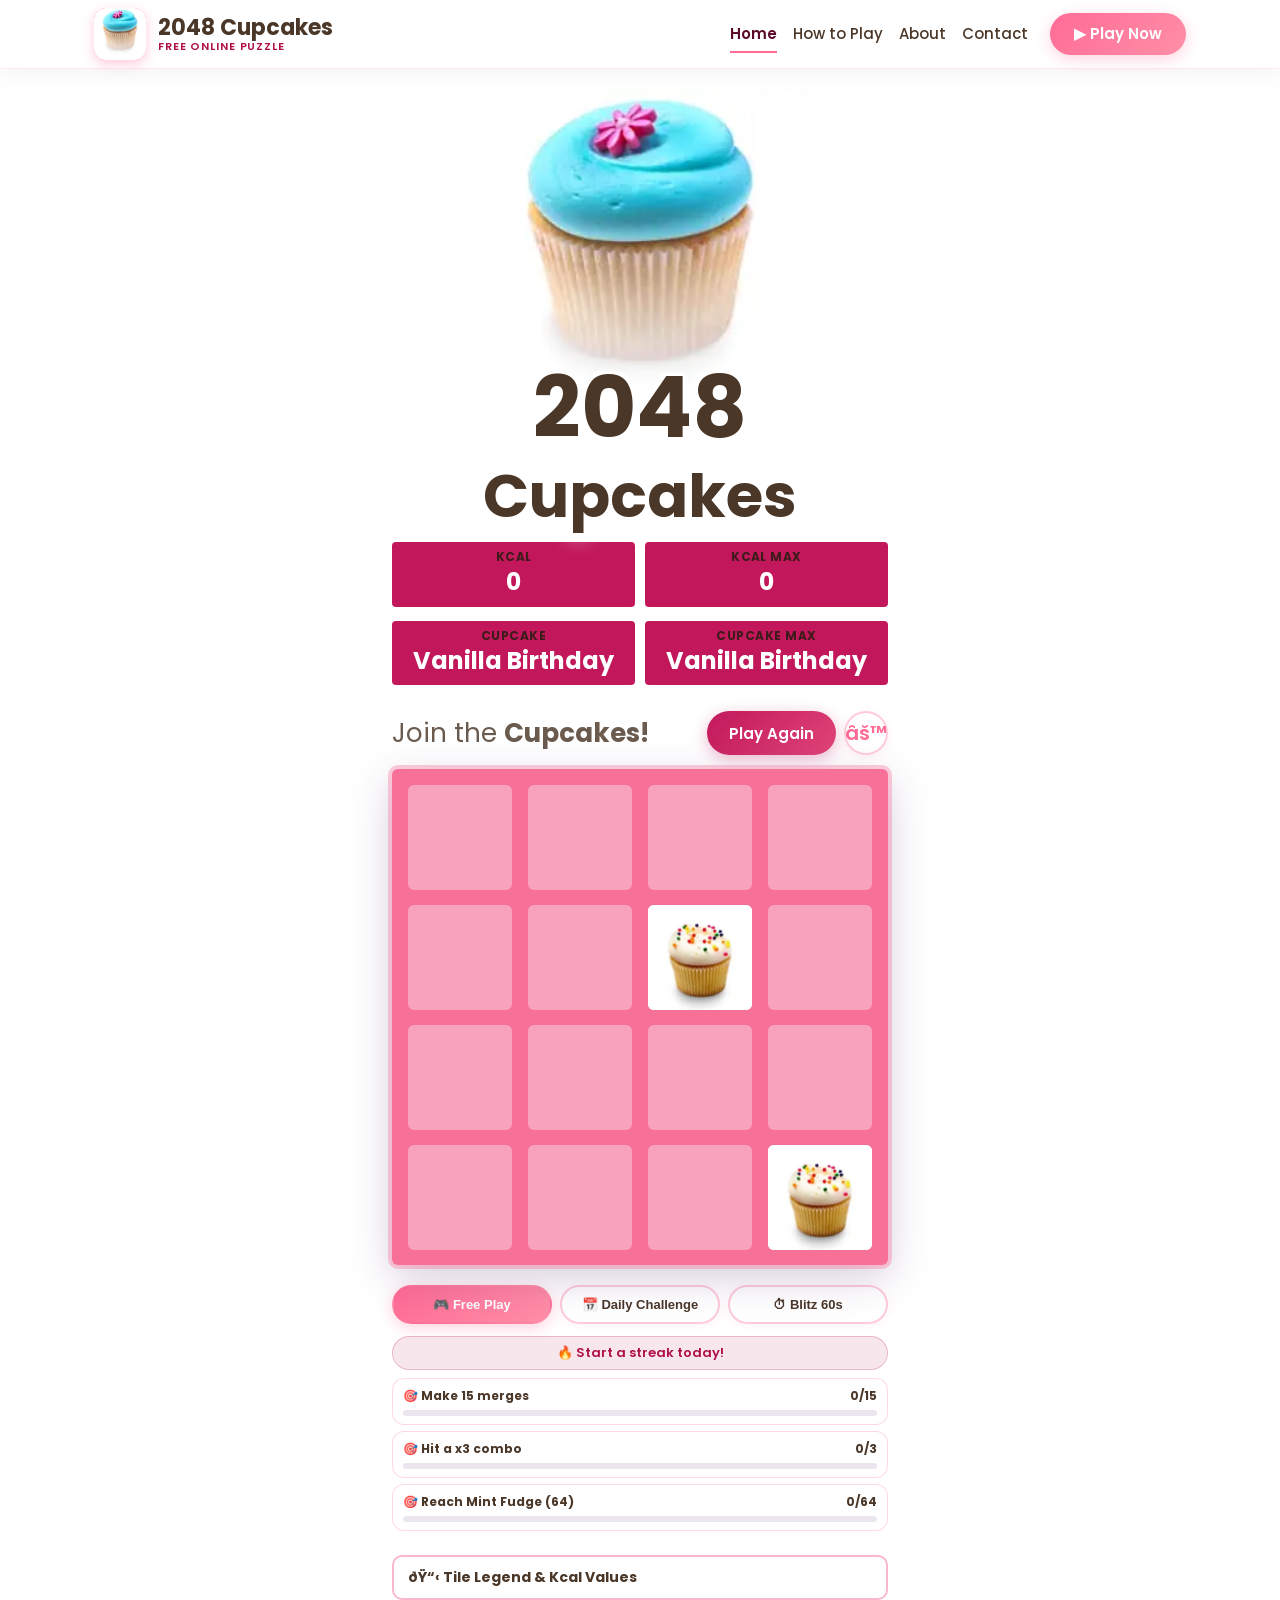
==== commit f623bd46: "Keep cupcake hero visible on short landscape viewports. Co-authored-by: Cursor <cursoragent@cursor.c" ====
--- a/index.html
+++ b/index.html
@@ -1,14 +1,14 @@
-<!DOCTYPE html>
+﻿<!DOCTYPE html>
 <html lang="en">
 <head>
   <meta charset="utf-8">
-  <title>2048 Cupcakes — Play Free Online | Strategies, Levels &amp; Tips</title>
-  <meta name="description" content="Play 2048 Cupcakes free online. Merge cupcakes, track Kcal, use undo &amp; reach Rainbow (8192). No download — works on mobile and desktop.">
+  <title>2048 Cupcakes â€” Play Free Online | Strategies, Levels &amp; Tips</title>
+  <meta name="description" content="Play 2048 Cupcakes free online. Merge cupcakes, track Kcal, use undo &amp; reach Rainbow (8192). No download â€” works on mobile and desktop.">
   <meta name="robots" content="index, follow, max-image-preview:large, max-snippet:-1, max-video-preview:-1">
   <meta name="google-site-verification" content="qAim0I8sXkeaXlj5JqkbFQKEiRjQhgf1XsA63uEkpdU">
   <meta name="author" content="2048 Cupcakes">
   <link rel="canonical" id="canonical-link" href="https://cadejay.github.io/2048cupcakes/">
-  <meta property="og:title" content="2048 Cupcakes — Play Free Online">
+  <meta property="og:title" content="2048 Cupcakes â€” Play Free Online">
   <meta property="og:description" content="Free 2048 Cupcakes game with undo, sound effects, achievements, daily challenge &amp; mobile swipe support.">
   <meta property="og:type" content="website">
   <meta property="og:locale" content="en_US">
@@ -17,7 +17,7 @@
   <meta property="og:image:alt" content="2048 Cupcakes game board with colorful cupcake tiles">
   <meta property="og:site_name" content="2048 Cupcakes">
   <meta name="twitter:card" content="summary_large_image">
-  <meta name="twitter:title" content="2048 Cupcakes — Play Free Online">
+  <meta name="twitter:title" content="2048 Cupcakes â€” Play Free Online">
   <meta name="twitter:description" content="Merge cupcakes, earn Kcal, reach Rainbow tier. Free instant play!">
   <meta name="twitter:image" id="twitter-image" content="https://cadejay.github.io/2048cupcakes/style/img/2048.jpg">
   <meta name="viewport" content="width=device-width, initial-scale=1, viewport-fit=cover">
@@ -39,8 +39,8 @@
 @media (min-width:769px){.site-nav-toggle{display:none}.site-nav{display:flex;align-items:center;gap:16px;list-style:none;margin:0;padding:0}.site-nav a{color:#4A3728;text-decoration:none;font-weight:500;font-size:15px}}
   </style>
 
-  <link rel="preload" href="css/app.min.css?v=34" as="style" onload="this.onload=null;this.rel='stylesheet'">
-  <noscript><link rel="stylesheet" href="css/app.min.css?v=34"></noscript>
+  <link rel="preload" href="css/app.min.css?v=35" as="style" onload="this.onload=null;this.rel='stylesheet'">
+  <noscript><link rel="stylesheet" href="css/app.min.css?v=35"></noscript>
   <link rel="preload" href="style/fonts/clear-sans.css" as="style" onload="this.onload=null;this.rel='stylesheet'">
 
   <script src="js/site-config.min.js?v=7"></script>
@@ -58,8 +58,8 @@
       function bootExtras() {
         if (booted) return;
         booted = true;
-        loadStyle("css/extras.min.css?v=34");
-        loadStyle("css/content.min.css?v=34");
+        loadStyle("css/extras.min.css?v=35");
+        loadStyle("css/content.min.css?v=35");
         if (!document.querySelector("link[data-gfonts]")) {
           var f = document.createElement("link");
           f.rel = "stylesheet";
@@ -219,11 +219,11 @@
   </header>
 
   <main class="site-main">
-    <!-- Game first — visible immediately on load -->
+    <!-- Game first â€” visible immediately on load -->
     <section class="game-wrap" id="game" aria-label="2048 Cupcakes game">
       <div class="container">
         <div class="game-hero-visual">
-          <img src="style/img/bg.webp" alt="2048 Cupcakes — free cupcake puzzle game" class="game-hero-cupcake" width="280" height="280" fetchpriority="high" decoding="async">
+          <img src="style/img/bg.webp" alt="2048 Cupcakes â€” free cupcake puzzle game" class="game-hero-cupcake" width="280" height="280" fetchpriority="high" decoding="async">
           <p class="title">2048 <small>Cupcakes</small></p>
         </div>
 
@@ -242,11 +242,11 @@
           <p class="game-intro">Join the <strong>Cupcakes!</strong></p>
           <div class="game-controls">
             <button type="button" class="restart-button">Play Again</button>
-            <button type="button" class="settings-button" id="btn-settings" aria-label="Game settings" title="Settings">⚙</button>
-          </div>
-        </div>
-
-        <p class="mobile-play-hint">👆 Swipe to move · Desktop: arrow keys or WASD</p>
+            <button type="button" class="settings-button" id="btn-settings" aria-label="Game settings" title="Settings">âš™</button>
+          </div>
+        </div>
+
+        <p class="mobile-play-hint">ðŸ‘† Swipe to move Â· Desktop: arrow keys or WASD</p>
 
         <div class="game-container">
           <div class="game-message">
@@ -267,7 +267,7 @@
         </div>
 
         <details class="game-legend-collapse">
-          <summary>📋 Tile Legend &amp; Kcal Values</summary>
+          <summary>ðŸ“‹ Tile Legend &amp; Kcal Values</summary>
           <div class="tile-legend-list tile-legend" id="tile-legend-content"></div>
         </details>
       </div>
@@ -277,8 +277,8 @@
       <header class="guide-lead guide-section">
         <div class="guide-inner">
           <h1>2048 Cupcakes Game: How to Play, Winning Strategies, Levels, Tips &amp; Complete Guide</h1>
-          <p>2048 Cupcakes is a fun twist on the classic 2048 puzzle — merge cupcakes, climb the flavor ladder, and reach Rainbow. The full guide loads just below.</p>
-          <p id="guide-loading-status" style="color:#6B5B4F;font-size:.95rem">Loading guide…</p>
+          <p>2048 Cupcakes is a fun twist on the classic 2048 puzzle â€” merge cupcakes, climb the flavor ladder, and reach Rainbow. The full guide loads just below.</p>
+          <p id="guide-loading-status" style="color:#6B5B4F;font-size:.95rem">Loading guideâ€¦</p>
         </div>
       </header>
       <noscript>
@@ -290,17 +290,17 @@
   <footer id="site-footer">
     <noscript>
       <nav aria-label="Footer">
-        <a href="index.html#game">Play</a> ·
-        <a href="how-to-play.html">How to Play</a> ·
-        <a href="about.html">About</a> ·
-        <a href="contact.html">Contact</a> ·
-        <a href="privacy-policy.html">Privacy</a> ·
+        <a href="index.html#game">Play</a> Â·
+        <a href="how-to-play.html">How to Play</a> Â·
+        <a href="about.html">About</a> Â·
+        <a href="contact.html">Contact</a> Â·
+        <a href="privacy-policy.html">Privacy</a> Â·
         <a href="terms.html">Terms</a>
       </nav>
     </noscript>
   </footer>
 
-  <button type="button" class="back-to-top" id="back-to-top" aria-label="Back to top" hidden>↑</button>
+  <button type="button" class="back-to-top" id="back-to-top" aria-label="Back to top" hidden>â†‘</button>
 
   <script src="js/site.min.js?v=14" defer></script>
   <script>
--- a/css/app.min.css
+++ b/css/app.min.css
@@ -1 +1 @@
-html,body{margin:0;padding:0;background-color:#fff;color:#4d2523;font-family:"Clear Sans","Helvetica Neue",Arial,sans-serif;font-size:18px}body{padding:80px 0;background-image:none;background-position:top center;background-repeat:no-repeat}.heading:after{content:"";display:block;clear:both}h1.title,p.title{font-size:80px;font-weight:bold;margin:0;display:block;text-align:center}h1.title small,p.title small{font-size:60px}.title-container{position:relative;display:inline-block;padding-bottom:10px}@-webkit-keyframes move-up{0%{top:25px;opacity:1}100%{top:-50px;opacity:0}}@-moz-keyframes move-up{0%{top:25px;opacity:1}100%{top:-50px;opacity:0}}@keyframes move-up{0%{top:25px;opacity:1}100%{top:-50px;opacity:0}}.scores-container,.scores-points{text-align:right}.score-container,.best-container,.score-points,.best-points{overflow:hidden;position:relative;display:inline-block;background:#c2185b;padding:15px 0px;font-size:19px;text-transform:capitalize;height:19px;line-height:41px;font-weight:bold;border-radius:3px;color:#fff;margin-top:8px;margin-bottom:16px;text-align:center;width:49%;float:left}.score-container:after,.best-container:after,.score-points:after,.best-points:after{position:absolute;width:100%;top:10px;left:0;text-transform:uppercase;font-size:13px;line-height:13px;text-align:center;color:#3c1b1a}.score-container .score-addition,.best-container .score-addition,.score-points .score-addition,.best-points .score-addition{position:absolute;width:100%;text-align:center;color:red;font-size:19px;line-height:19px;font-weight:bold;color:rgba(77,37,35,0.9);z-index:100;-webkit-animation:move-up 600ms ease-in;-moz-animation:move-up 600ms ease-in;animation:move-up 600ms ease-in;-webkit-animation-fill-mode:both;-moz-animation-fill-mode:both;animation-fill-mode:both}.best-container{float:right}.best-points{float:right}.score-container:after{content:"Cupcake"}.score-points:after{content:"Kcal"}.best-container:after{content:"Cupcake Max"}.best-points:after{content:"Kcal Max"}p{margin-top:0;margin-bottom:10px;line-height:1.65}a{color:#4d2523;font-weight:bold;text-decoration:underline;cursor:pointer}strong.important{text-transform:uppercase}hr{border:none;border-bottom:1px solid #fbb8cc;margin-top:20px;margin-bottom:30px}.container{width:500px;margin:0 auto}@-webkit-keyframes fade-in{0%{opacity:0}100%{opacity:1}}@-moz-keyframes fade-in{0%{opacity:0}100%{opacity:1}}@keyframes fade-in{0%{opacity:0}100%{opacity:1}}.game-container{margin-top:11px;position:relative;padding:15px;cursor:default;-webkit-touch-callout:none;-ms-touch-callout:none;-webkit-user-select:none;-moz-user-select:none;-ms-user-select:none;-ms-touch-action:none;touch-action:none;background:#f67098;border-radius:6px;width:500px;height:500px;-webkit-box-sizing:border-box;-moz-box-sizing:border-box;box-sizing:border-box}.game-container .game-message{display:none;position:absolute;top:0;right:0;bottom:0;left:0;background:rgba(255,255,255,0.7);z-index:100;text-align:center;-webkit-animation:fade-in 800ms ease 1200ms;-moz-animation:fade-in 800ms ease 1200ms;animation:fade-in 800ms ease 1200ms;-webkit-animation-fill-mode:both;-moz-animation-fill-mode:both;animation-fill-mode:both}.game-container .game-message p{font-size:60px;font-weight:bold;height:60px;line-height:60px;margin-top:222px}.game-container .game-message .lower{display:block;margin-top:59px}.game-container .game-message a,.game-container .game-message button.keep-playing-button,.game-container .game-message button.retry-button{display:inline-block;background:#f888a9;border-radius:3px;padding:0 20px;text-decoration:none;color:#3c1b1a;height:40px;line-height:42px;margin-left:9px;border:none;font:inherit;cursor:pointer}.game-container .game-message a.keep-playing-button,.game-container .game-message button.keep-playing-button{display:none}.game-container .game-message .score-sharing{display:inline-block;vertical-align:middle;margin-left:10px}.game-container .game-message.game-won{background:rgba(88,46,116,0.5);color:white}.game-container .game-message.game-won a.keep-playing-button,.game-container .game-message.game-won button.keep-playing-button{display:inline-block}.game-container .game-message.game-won,.game-container .game-message.game-over{display:block}.grid-container{position:absolute;z-index:1}.grid-row{margin-bottom:15px}.grid-row:last-child{margin-bottom:0}.grid-row:after{content:"";display:block;clear:both}.grid-cell{width:106.25px;height:106.25px;margin-right:15px;float:left;border-radius:3px;background:rgba(255,255,255,0.35)}.grid-cell:last-child{margin-right:0}.tile-container{position:absolute;z-index:2}.tile,.tile .tile-inner{width:107px;height:107px;line-height:116.25px}.tile.tile-position-1-1{-webkit-transform:translate(0px,0px);-moz-transform:translate(0px,0px);transform:translate(0px,0px)}.tile.tile-position-1-2{-webkit-transform:translate(0px,121px);-moz-transform:translate(0px,121px);transform:translate(0px,121px)}.tile.tile-position-1-3{-webkit-transform:translate(0px,242px);-moz-transform:translate(0px,242px);transform:translate(0px,242px)}.tile.tile-position-1-4{-webkit-transform:translate(0px,363px);-moz-transform:translate(0px,363px);transform:translate(0px,363px)}.tile.tile-position-2-1{-webkit-transform:translate(121px,0px);-moz-transform:translate(121px,0px);transform:translate(121px,0px)}.tile.tile-position-2-2{-webkit-transform:translate(121px,121px);-moz-transform:translate(121px,121px);transform:translate(121px,121px)}.tile.tile-position-2-3{-webkit-transform:translate(121px,242px);-moz-transform:translate(121px,242px);transform:translate(121px,242px)}.tile.tile-position-2-4{-webkit-transform:translate(121px,363px);-moz-transform:translate(121px,363px);transform:translate(121px,363px)}.tile.tile-position-3-1{-webkit-transform:translate(242px,0px);-moz-transform:translate(242px,0px);transform:translate(242px,0px)}.tile.tile-position-3-2{-webkit-transform:translate(242px,121px);-moz-transform:translate(242px,121px);transform:translate(242px,121px)}.tile.tile-position-3-3{-webkit-transform:translate(242px,242px);-moz-transform:translate(242px,242px);transform:translate(242px,242px)}.tile.tile-position-3-4{-webkit-transform:translate(242px,363px);-moz-transform:translate(242px,363px);transform:translate(242px,363px)}.tile.tile-position-4-1{-webkit-transform:translate(363px,0px);-moz-transform:translate(363px,0px);transform:translate(363px,0px)}.tile.tile-position-4-2{-webkit-transform:translate(363px,121px);-moz-transform:translate(363px,121px);transform:translate(363px,121px)}.tile.tile-position-4-3{-webkit-transform:translate(363px,242px);-moz-transform:translate(363px,242px);transform:translate(363px,242px)}.tile.tile-position-4-4{-webkit-transform:translate(363px,363px);-moz-transform:translate(363px,363px);transform:translate(363px,363px)}.tile{position:absolute;-webkit-transition:100ms ease-in-out;-moz-transition:100ms ease-in-out;transition:100ms ease-in-out;-webkit-transition-property:-webkit-transform;-moz-transition-property:-moz-transform;transition-property:transform}.tile .tile-inner{border-radius:3px;background:white;text-align:center;font-weight:bold;z-index:10;font-size:55px}.tile .tile-inner img{width:100%;height:100%}.tile.tile-2 .tile-inner{background:white;box-shadow:0 0 30px 10px rgba(0,0,255,0),inset 0 0 0 1px rgba(255,255,255,0)}.tile.tile-4 .tile-inner{background:#eeeaf1;box-shadow:0 0 30px 10px rgba(0,0,255,0),inset 0 0 0 1px rgba(255,255,255,0)}.tile.tile-8 .tile-inner{color:white;background:#ddd5e3;box-shadow:0 0 30px 10px rgba(0,0,255,0),inset 0 0 0 1px rgba(255,255,255,0)}.tile.tile-16 .tile-inner{color:white;background:#ccc0d5;box-shadow:0 0 30px 10px rgba(0,0,255,0),inset 0 0 0 1px rgba(255,255,255,0)}.tile.tile-32 .tile-inner{color:white;background:#bcabc7;box-shadow:0 0 30px 10px rgba(0,0,255,0.07937),inset 0 0 0 1px rgba(255,255,255,0.04762)}.tile.tile-64 .tile-inner{color:white;background:#ab96b9;box-shadow:0 0 30px 10px rgba(0,0,255,0.15873),inset 0 0 0 1px rgba(255,255,255,0.09524)}.tile.tile-128 .tile-inner{color:white;background:#9a81ab;box-shadow:0 0 30px 10px rgba(0,0,255,0.2381),inset 0 0 0 1px rgba(255,255,255,0.14286);font-size:45px}@media screen and (max-width:520px){.tile.tile-128 .tile-inner{font-size:25px}}.tile.tile-256 .tile-inner{color:white;background:#8a6c9d;box-shadow:0 0 30px 10px rgba(0,0,255,0.31746),inset 0 0 0 1px rgba(255,255,255,0.19048);font-size:45px}@media screen and (max-width:520px){.tile.tile-256 .tile-inner{font-size:25px}}.tile.tile-512 .tile-inner{color:white;background:#79578f;box-shadow:0 0 30px 10px rgba(0,0,255,0.39683),inset 0 0 0 1px rgba(255,255,255,0.2381);font-size:45px}@media screen and (max-width:520px){.tile.tile-512 .tile-inner{font-size:25px}}.tile.tile-1024 .tile-inner{color:white;background:#684281;box-shadow:0 0 30px 10px rgba(0,0,255,0.47619),inset 0 0 0 1px rgba(255,255,255,0.28571);font-size:35px}@media screen and (max-width:520px){.tile.tile-1024 .tile-inner{font-size:15px}}.tile.tile-2048 .tile-inner{color:white;background:#582e74;box-shadow:0 0 30px 10px rgba(0,0,255,0.55556),inset 0 0 0 1px rgba(255,255,255,0.33333);font-size:35px}@media screen and (max-width:520px){.tile.tile-2048 .tile-inner{font-size:15px}}.tile.tile-super .tile-inner{color:white;background:#343236;font-size:30px}@media screen and (max-width:520px){.tile.tile-super .tile-inner{font-size:10px}}@-webkit-keyframes appear{0%{opacity:0;-webkit-transform:scale(0);-moz-transform:scale(0);transform:scale(0)}100%{opacity:1;-webkit-transform:scale(1);-moz-transform:scale(1);transform:scale(1)}}@-moz-keyframes appear{0%{opacity:0;-webkit-transform:scale(0);-moz-transform:scale(0);transform:scale(0)}100%{opacity:1;-webkit-transform:scale(1);-moz-transform:scale(1);transform:scale(1)}}@keyframes appear{0%{opacity:0;-webkit-transform:scale(0);-moz-transform:scale(0);transform:scale(0)}100%{opacity:1;-webkit-transform:scale(1);-moz-transform:scale(1);transform:scale(1)}}.tile-new .tile-inner{-webkit-animation:appear 200ms ease 100ms;-moz-animation:appear 200ms ease 100ms;animation:appear 200ms ease 100ms;-webkit-animation-fill-mode:backwards;-moz-animation-fill-mode:backwards;animation-fill-mode:backwards}@-webkit-keyframes pop{0%{-webkit-transform:scale(0);-moz-transform:scale(0);transform:scale(0)}50%{-webkit-transform:scale(1.2);-moz-transform:scale(1.2);transform:scale(1.2)}100%{-webkit-transform:scale(1);-moz-transform:scale(1);transform:scale(1)}}@-moz-keyframes pop{0%{-webkit-transform:scale(0);-moz-transform:scale(0);transform:scale(0)}50%{-webkit-transform:scale(1.2);-moz-transform:scale(1.2);transform:scale(1.2)}100%{-webkit-transform:scale(1);-moz-transform:scale(1);transform:scale(1)}}@keyframes pop{0%{-webkit-transform:scale(0);-moz-transform:scale(0);transform:scale(0)}50%{-webkit-transform:scale(1.2);-moz-transform:scale(1.2);transform:scale(1.2)}100%{-webkit-transform:scale(1);-moz-transform:scale(1);transform:scale(1)}}.tile-merged .tile-inner{z-index:20;-webkit-animation:pop 200ms ease 100ms;-moz-animation:pop 200ms ease 100ms;animation:pop 200ms ease 100ms;-webkit-animation-fill-mode:backwards;-moz-animation-fill-mode:backwards;animation-fill-mode:backwards}.above-game:after{content:"";display:block;clear:both}.game-intro{float:left;font-size:25px;line-height:42px;margin-bottom:0;margin-top:5px}.restart-button{display:inline-block;background:#f888a9;border-radius:3px;padding:0 20px;text-decoration:none;color:#3c1b1a;height:40px;line-height:42px;display:block;text-align:center;float:right}.game-explanation{margin-top:50px}@media screen and (max-width:520px){html,body{font-size:15px}body{margin:20px 0;padding:0 20px}h1.title,p.title{font-size:27px;margin-top:15px}h1.title small,p.title small{font-size:27px}.container{width:280px;margin:0 auto}.score-container,.best-container,.score-points,.best-points{margin-top:0;padding:15px 0px;min-width:40px}.heading{margin-bottom:10px}.game-intro{width:55%;display:block;box-sizing:border-box;line-height:1.65;font-size:16px;margin-top:10px}.restart-button,.retry-button{width:42%;padding:0;display:block;box-sizing:border-box;margin-top:2px}.game-container{margin-top:17px;position:relative;padding:10px;cursor:default;-webkit-touch-callout:none;-ms-touch-callout:none;-webkit-user-select:none;-moz-user-select:none;-ms-user-select:none;-ms-touch-action:none;touch-action:none;background:#f67098;border-radius:6px;width:280px;height:280px;-webkit-box-sizing:border-box;-moz-box-sizing:border-box;box-sizing:border-box}.game-container .game-message{display:none;position:absolute;top:0;right:0;bottom:0;left:0;background:rgba(255,255,255,0.7);z-index:100;text-align:center;-webkit-animation:fade-in 800ms ease 1200ms;-moz-animation:fade-in 800ms ease 1200ms;animation:fade-in 800ms ease 1200ms;-webkit-animation-fill-mode:both;-moz-animation-fill-mode:both;animation-fill-mode:both}.game-container .game-message p{font-size:60px;font-weight:bold;height:60px;line-height:60px;margin-top:222px}.game-container .game-message .lower{display:block;margin-top:59px}.game-container .game-message a,.game-container .game-message button.keep-playing-button,.game-container .game-message button.retry-button{display:inline-block;background:#f888a9;border-radius:3px;padding:0 20px;text-decoration:none;color:#3c1b1a;height:40px;line-height:42px;margin-left:9px;border:none;font:inherit;cursor:pointer}.game-container .game-message a.keep-playing-button,.game-container .game-message button.keep-playing-button{display:none}.game-container .game-message .score-sharing{display:inline-block;vertical-align:middle;margin-left:10px}.game-container .game-message.game-won{background:rgba(88,46,116,0.5);color:white}.game-container .game-message.game-won a.keep-playing-button,.game-container .game-message.game-won button.keep-playing-button{display:inline-block}.game-container .game-message.game-won,.game-container .game-message.game-over{display:block}.grid-container{position:absolute;z-index:1}.grid-row{margin-bottom:10px}.grid-row:last-child{margin-bottom:0}.grid-row:after{content:"";display:block;clear:both}.grid-cell{width:57.5px;height:57.5px;margin-right:10px;float:left;border-radius:3px;background:rgba(255,255,255,0.35)}.grid-cell:last-child{margin-right:0}.tile-container{position:absolute;z-index:2}.tile,.tile .tile-inner{width:58px;height:58px;line-height:67.5px}.tile.tile-position-1-1{-webkit-transform:translate(0px,0px);-moz-transform:translate(0px,0px);transform:translate(0px,0px)}.tile.tile-position-1-2{-webkit-transform:translate(0px,67px);-moz-transform:translate(0px,67px);transform:translate(0px,67px)}.tile.tile-position-1-3{-webkit-transform:translate(0px,135px);-moz-transform:translate(0px,135px);transform:translate(0px,135px)}.tile.tile-position-1-4{-webkit-transform:translate(0px,202px);-moz-transform:translate(0px,202px);transform:translate(0px,202px)}.tile.tile-position-2-1{-webkit-transform:translate(67px,0px);-moz-transform:translate(67px,0px);transform:translate(67px,0px)}.tile.tile-position-2-2{-webkit-transform:translate(67px,67px);-moz-transform:translate(67px,67px);transform:translate(67px,67px)}.tile.tile-position-2-3{-webkit-transform:translate(67px,135px);-moz-transform:translate(67px,135px);transform:translate(67px,135px)}.tile.tile-position-2-4{-webkit-transform:translate(67px,202px);-moz-transform:translate(67px,202px);transform:translate(67px,202px)}.tile.tile-position-3-1{-webkit-transform:translate(135px,0px);-moz-transform:translate(135px,0px);transform:translate(135px,0px)}.tile.tile-position-3-2{-webkit-transform:translate(135px,67px);-moz-transform:translate(135px,67px);transform:translate(135px,67px)}.tile.tile-position-3-3{-webkit-transform:translate(135px,135px);-moz-transform:translate(135px,135px);transform:translate(135px,135px)}.tile.tile-position-3-4{-webkit-transform:translate(135px,202px);-moz-transform:translate(135px,202px);transform:translate(135px,202px)}.tile.tile-position-4-1{-webkit-transform:translate(202px,0px);-moz-transform:translate(202px,0px);transform:translate(202px,0px)}.tile.tile-position-4-2{-webkit-transform:translate(202px,67px);-moz-transform:translate(202px,67px);transform:translate(202px,67px)}.tile.tile-position-4-3{-webkit-transform:translate(202px,135px);-moz-transform:translate(202px,135px);transform:translate(202px,135px)}.tile.tile-position-4-4{-webkit-transform:translate(202px,202px);-moz-transform:translate(202px,202px);transform:translate(202px,202px)}.tile .tile-inner{font-size:35px}.game-message p{font-size:30px !important;height:30px !important;line-height:30px !important;margin-top:90px !important}.game-message .lower{margin-top:30px !important}.game-message.game-won .score-sharing{margin-top:10px}}.legend-row{padding:10px 5px}.legend-row:after{content:"";display:block;clear:both}.legend-row p{margin-left:93.33333px;margin-top:23.33333px;text-transform:capitalize}.legend-grid{position:relative;padding:7.5px;cursor:default;-webkit-touch-callout:none;-ms-touch-callout:none;-webkit-user-select:none;-moz-user-select:none;-ms-user-select:none;-ms-touch-action:none;touch-action:none;background:#f67098;border-radius:4px;width:73px;height:73px;-webkit-box-sizing:border-box;-moz-box-sizing:border-box;box-sizing:border-box;float:left}.legend-cell{width:57.5px;height:57.5px;margin-right:7.5px;float:left;border-radius:3px;background:rgba(255,255,255,0.35)}.legend-cell img{width:100%;height:100%}.cell-2{background:white;box-shadow:0 0 30px 5px rgba(0,0,255,0),inset 0 0 0 1px rgba(255,255,255,0)}.cell-4{background:#eeeaf1;box-shadow:0 0 30px 5px rgba(0,0,255,0),inset 0 0 0 1px rgba(255,255,255,0)}.cell-8{color:white;background:#ddd5e3;box-shadow:0 0 30px 5px rgba(0,0,255,0),inset 0 0 0 1px rgba(255,255,255,0)}.cell-16{color:white;background:#ccc0d5;box-shadow:0 0 30px 5px rgba(0,0,255,0),inset 0 0 0 1px rgba(255,255,255,0)}.cell-32{color:white;background:#bcabc7;box-shadow:0 0 30px 5px rgba(0,0,255,0.07937),inset 0 0 0 1px rgba(255,255,255,0.04762)}.cell-64{color:white;background:#ab96b9;box-shadow:0 0 30px 5px rgba(0,0,255,0.15873),inset 0 0 0 1px rgba(255,255,255,0.09524)}.cell-128{color:white;background:#9a81ab;box-shadow:0 0 30px 5px rgba(0,0,255,0.2381),inset 0 0 0 1px rgba(255,255,255,0.14286)}.cell-256{color:white;background:#8a6c9d;box-shadow:0 0 30px 5px rgba(0,0,255,0.31746),inset 0 0 0 1px rgba(255,255,255,0.19048)}.cell-512{color:white;background:#79578f;box-shadow:0 0 30px 5px rgba(0,0,255,0.39683),inset 0 0 0 1px rgba(255,255,255,0.2381)}.cell-1024{color:white;background:#684281;box-shadow:0 0 30px 5px rgba(0,0,255,0.47619),inset 0 0 0 1px rgba(255,255,255,0.28571)}.cell-2048{color:white;background:#582e74;box-shadow:0 0 30px 5px rgba(0,0,255,0.55556),inset 0 0 0 1px rgba(255,255,255,0.33333)}.cell-4096{color:white;background:#582e74;box-shadow:0 0 30px 5px rgba(0,0,255,0.6),inset 0 0 0 1px rgba(255,255,255,0.38)}.cell-8192{color:white;background:#582e74;box-shadow:0 0 30px 5px rgba(0,0,255,0.7),inset 0 0 0 1px rgba(255,255,255,0.43)}.repo-link{margin-top:40px;margin-right:20px;text-align:right}:root{--primary:#FF6B95;--primary-light:#FF8FA8;--secondary:#FFB3C6;--secondary-light:#FFD6E0;--accent:#FF8C69;--bg:#FFFFFF;--text-heading:#4A3728;--text-body:#6B5B4F}*,*::before,*::after{box-sizing:border-box}html{scroll-padding-top:72px;-webkit-text-size-adjust:100%;text-size-adjust:100%}#game,.guide-section[id],.site-main--page{scroll-margin-top:72px}.skip-link{position:absolute;left:-9999px;top:0;z-index:10000;padding:12px 18px;background:#FF6B95;color:#fff;font-weight:600;text-decoration:none;border-radius:0 0 8px 0}.skip-link:focus{left:0}.table-scroll{width:100%;overflow-x:auto;-webkit-overflow-scrolling:touch;margin:1rem 0}.site-body{margin:0;min-height:100vh;display:flex;flex-direction:column;font-family:"Poppins","Clear Sans","Helvetica Neue",Arial,sans-serif;font-size:18px;color:var(--text-body);background:var(--bg) !important;padding:0 !important}.site-body h1,.site-body h2,.site-body h3,.page-content h1,.page-content h2,.page-content h3{font-family:"Playfair Display",Georgia,serif;color:var(--text-heading)}body.site-body{padding:0 !important;margin:0 !important;background-image:none !important;background-color:#fff !important;width:100%;overflow-x:hidden}body.site-body .container{width:min(520px,calc(100vw - 20px)) !important;max-width:520px !important;margin-left:auto !important;margin-right:auto !important;float:none !important;box-sizing:border-box}.site-header{width:100%;position:sticky;top:0;z-index:1000;background:rgba(255,255,255,0.85);backdrop-filter:blur(12px);-webkit-backdrop-filter:blur(12px);border-bottom:1px solid rgba(255,107,149,0.1);box-shadow:none}.site-header__inner{max-width:1140px;width:100%;margin:0 auto;padding:0 clamp(12px,3vw,24px);display:flex;align-items:center;justify-content:space-between;height:clamp(56px,10vw,68px);position:relative}.site-logo{display:flex;align-items:center;gap:clamp(8px,2vw,12px);text-decoration:none;color:var(--text-heading);min-width:0;flex:1}.site-logo__icon{width:clamp(40px,9.5vw,50px);height:clamp(40px,9.5vw,50px);background:linear-gradient(135deg,var(--primary),var(--primary-light));border-radius:12px;display:flex;align-items:center;justify-content:center;font-size:clamp(20px,5vw,26px);box-shadow:0 4px 12px rgba(255,107,149,0.35);flex-shrink:0;transition:transform 0.3s ease;overflow:hidden}.site-logo__icon img{width:100%;height:100%;object-fit:cover;display:block}.site-logo:hover .site-logo__icon{transform:scale(1.05)}.site-footer__brand .site-logo{flex:none;margin-bottom:14px}.site-logo__text{font-weight:bold;font-size:clamp(16px,4.2vw,22px);line-height:1.15;white-space:nowrap;overflow:hidden;text-overflow:ellipsis}.site-logo__text small{display:block;font-size:clamp(9px,2.2vw,11px);font-weight:600;color:#b0104a;letter-spacing:0.08em;text-transform:uppercase}.site-nav-backdrop{display:none}.site-nav{display:flex;align-items:center;gap:16px;list-style:none;margin:0;padding:0}.site-nav li{list-style:none;margin:0;padding:0}.site-nav a{position:relative;padding:8px 0;text-decoration:none;color:#4A3728;font-weight:500;font-size:clamp(14px,3.5vw,15px);border-radius:0;background:transparent;transition:color 0.2s ease;display:block}.site-nav a::after{content:"";position:absolute;width:0;height:2px;bottom:0;left:0;background:#FF6B95;transition:width 0.3s ease}.site-nav a:hover,.site-nav a.is-active,.site-nav a.active{background:transparent;color:#5c0a2a;font-weight:600}.site-nav a:hover::after,.site-nav a.is-active::after,.site-nav a.active::after{width:100%}.site-nav__cta{background:linear-gradient(135deg,#FF6B95 0%,#FF8FA8 100%) !important;color:#fff !important;border:none;padding:10px 24px !important;border-radius:25px !important;font-weight:600 !important;margin-left:6px;box-shadow:0 4px 15px rgba(255,107,149,0.3);transition:transform 0.3s ease,box-shadow 0.3s ease}.site-nav__cta::after{display:none !important}.site-nav__cta:hover,.site-nav__cta.is-active,.site-nav__cta.active{transform:translateY(-2px);box-shadow:0 8px 25px rgba(255,107,149,0.4);background:linear-gradient(135deg,#FF6B95 0%,#FF8FA8 100%) !important;color:#fff !important;font-weight:600 !important}.site-nav-toggle{display:none;background:#fff;border:2px solid var(--primary);border-radius:8px;padding:8px 12px;cursor:pointer;font-size:20px;color:var(--text-heading);flex-shrink:0;margin-left:8px;line-height:1}body.nav-open{overflow:hidden}.site-main{flex:1;width:100%;display:flex;flex-direction:column;align-items:center}.game-wrap{display:flex;justify-content:center;align-items:center;flex-direction:column;width:100%;max-width:100vw;padding:0 clamp(10px,3vw,16px) clamp(16px,4vw,24px);background:#fff !important;position:relative;box-sizing:border-box;margin:0 auto}.game-hero-visual{position:relative;width:100%;margin:clamp(8px,2vw,12px) auto 0;text-align:center;padding-top:0;background:#fff}.game-wrap .container{width:min(520px,calc(100vw - 20px)) !important;max-width:520px !important;margin:0 auto !important;display:flex;flex-direction:column;align-items:center;box-sizing:border-box}.site-body .game-wrap .heading{width:100%;max-width:520px;margin:4px auto 8px;text-align:center}.site-body .game-wrap .scores-container{display:flex !important;gap:2%;width:100% !important;float:none !important;text-align:center !important;margin-bottom:2px;justify-content:center}.site-body .game-wrap .scores-points{text-align:center !important;float:none !important;width:100% !important;display:flex !important;gap:2%}.site-body .game-wrap .score-container,.site-body .game-wrap .best-container,.site-body .game-wrap .score-points,.site-body .game-wrap .best-points{float:none !important;flex:1;width:auto !important;max-width:none}.game-hero-cupcake{display:block;margin:0 auto;width:min(320px,72vw);height:auto;pointer-events:none;user-select:none}.game-hero-visual .title{position:relative;margin:-48px 0 4px;padding:0;z-index:2;font-size:clamp(52px,13vw,84px);font-weight:bold;color:var(--text-heading);line-height:0.95;text-shadow:3px 3px 0 #fff,-3px -3px 0 #fff,3px -3px 0 #fff,-3px 3px 0 #fff,0 4px 20px rgba(255,255,255,0.95)}.game-hero-visual .title small{font-size:0.72em}@media (min-width:769px){.game-hero-cupcake{width:min(340px,85vw)}.game-hero-visual .title{margin-top:-56px}}.site-body .game-wrap .score-container,.site-body .game-wrap .best-container,.site-body .game-wrap .score-points,.site-body .game-wrap .best-points{height:auto !important;min-height:58px;padding:26px 0 10px !important;font-size:clamp(18px,4.5vw,24px) !important;line-height:1.2 !important;border-radius:4px !important;margin-top:6px !important;margin-bottom:6px !important}.site-body .game-wrap .score-container:after,.site-body .game-wrap .best-container:after,.site-body .game-wrap .score-points:after,.site-body .game-wrap .best-points:after{top:8px !important;font-size:12px !important;letter-spacing:0.04em}.site-body .game-wrap .heading{width:100%;margin:4px 0 8px}.site-body .game-wrap .best-points{float:none !important}.mobile-play-hint{display:none;width:100%;text-align:center;font-size:13px;font-weight:bold;color:var(--text-heading);background:rgba(255,107,149,0.12);border-radius:8px;padding:8px 12px;margin:0 0 10px;box-sizing:border-box}.desktop-play-hint{display:block;width:100%;text-align:center;font-size:13px;color:#888;margin:0 0 10px}@media (hover:none) and (pointer:coarse){.mobile-play-hint{display:block}.desktop-play-hint{display:none}}.site-body .game-wrap .above-game{display:flex;align-items:center;justify-content:space-between;gap:10px;margin:10px 0 6px;width:100%;max-width:520px}.site-body .game-wrap .above-game:after{display:none}.site-body .game-wrap .game-intro{float:none !important;margin:0 !important;font-size:clamp(20px,5vw,26px) !important;line-height:1.25 !important;flex:1;min-width:0}.game-controls{display:flex;align-items:center;gap:8px;flex-shrink:0}.site-body .game-wrap .restart-button{float:none !important;display:inline-flex !important;align-items:center;justify-content:center;width:auto !important;min-width:120px;height:44px !important;line-height:1 !important;padding:0 22px !important;margin:0 !important;font-size:15px !important;font-weight:600 !important;font-family:inherit;background:linear-gradient(135deg,#c2185b 0%,#e04578 100%) !important;color:#fff !important;border:none !important;border-radius:25px !important;text-decoration:none !important;cursor:pointer;box-shadow:0 4px 15px rgba(194,24,91,0.3);transition:transform 0.2s ease,box-shadow 0.2s ease}.site-body .game-wrap .restart-button:hover{transform:translateY(-2px);box-shadow:0 8px 25px rgba(255,107,149,0.4);color:#fff !important}.settings-button{width:44px;height:44px;padding:0;border:2px solid rgba(255,107,149,0.35);border-radius:50%;background:#fff;color:#FF6B95;font-size:20px;line-height:1;cursor:pointer;flex-shrink:0;display:flex;align-items:center;justify-content:center;transition:background 0.2s,transform 0.2s,border-color 0.2s,box-shadow 0.2s;box-shadow:0 2px 8px rgba(255,107,149,0.12)}.settings-button:hover{background:linear-gradient(135deg,#FF6B95 0%,#FF8FA8 100%);border-color:transparent;color:#fff;transform:translateY(-2px);box-shadow:0 6px 18px rgba(255,107,149,0.35)}.site-body .game-wrap .game-container{width:min(520px,calc(100vw - 20px)) !important;max-width:520px !important;height:auto !important;aspect-ratio:1;margin-left:auto !important;margin-right:auto !important;padding:clamp(10px,2.5vw,14px) !important;border-radius:6px !important;box-sizing:border-box !important;flex-shrink:0}.site-body .game-wrap .game-legend-collapse,.site-body .game-wrap .game-explanation{width:100%}.site-body .game-wrap .grid-container{width:100% !important;height:100% !important}.site-body .game-wrap .tile-container{width:100% !important;height:100% !important}.game-wrap .game-explanation{font-size:14px;margin:12px 0 8px}.game-wrap hr{margin:8px 0}.game-wrap .tile-legend{font-size:14px;margin:0 0 8px}.game-legend-collapse{border:2px solid #fbb8cc;border-radius:10px;margin-top:8px;overflow:hidden;background:rgba(255,255,255,0.8)}.game-legend-collapse summary{padding:10px 14px;font-weight:bold;color:var(--text-heading);cursor:pointer;list-style:none;font-size:14px}.game-legend-collapse summary::-webkit-details-marker{display:none}.game-legend-collapse .tile-legend-list{padding:0 14px 12px;font-size:13px;line-height:1.6}.game-wrap .title-container{display:none}.site-body .repo-link{display:none}.content-section{max-width:900px;width:100%;margin:0 auto;padding:48px 24px;box-sizing:border-box}.content-section--intro{padding:32px 24px 16px}.content-section--intro .section-title{font-size:clamp(22px,4vw,30px);margin-bottom:8px}.content-section--intro .section-lead{margin-bottom:0;font-size:15px;color:var(--primary);font-weight:bold}.content-section--alt{background:linear-gradient(180deg,rgba(255,107,149,0.06) 0%,rgba(255,255,255,0) 100%)}.section-title{font-size:clamp(26px,4vw,36px);color:var(--text-heading);text-align:center;margin:0 0 12px}.section-lead{text-align:center;color:var(--text-heading);max-width:640px;margin:0 auto 36px;line-height:1.65;font-size:17px}.features-grid{display:grid;grid-template-columns:repeat(auto-fit,minmax(240px,1fr));gap:20px}.feature-card{background:#fff;border:2px solid #fbb8cc;border-radius:16px;padding:28px 24px;text-align:center;transition:transform 0.2s,box-shadow 0.2s}.feature-card:hover{transform:translateY(-4px);box-shadow:0 12px 32px rgba(255,107,149,0.15)}.feature-card__icon{font-size:36px;margin-bottom:12px}.feature-card h3{color:var(--text-heading);margin:0 0 8px;font-size:18px}.feature-card p{margin:0;font-size:15px;line-height:1.55;color:var(--text-heading)}.content-section--flavors{max-width:1100px;background:#fff;padding:clamp(32px,5vw,56px) clamp(16px,3vw,28px) clamp(48px,6vw,72px)}.content-section--flavors .section-title{text-align:center;color:var(--text-heading);font-size:clamp(22px,4vw,32px);margin:0 0 12px}.content-section--flavors .section-lead{text-align:center;max-width:720px;margin:0 auto;color:var(--text-heading);font-size:clamp(14px,2.2vw,16px);line-height:1.55;font-weight:normal}.cupcake-showcase{display:grid;grid-template-columns:repeat(5,1fr);gap:clamp(12px,2vw,18px);margin-top:clamp(24px,4vw,36px);justify-items:stretch}.cupcake-card{background:#fff;border-radius:10px;overflow:hidden;border:1px solid #fbb8cc;text-align:center;transition:transform 0.2s,box-shadow 0.2s}.cupcake-card:hover{transform:translateY(-3px);box-shadow:0 8px 20px rgba(74,55,40,0.12)}.cupcake-card img{width:100%;aspect-ratio:1;object-fit:cover;display:block}.cupcake-card__info{padding:10px 8px 12px;font-size:clamp(11px,1.6vw,13px);font-weight:bold;color:var(--text-heading);line-height:1.35}.cupcake-card__kcal{display:block;font-size:clamp(11px,1.5vw,12px);color:var(--text-heading);font-weight:600;margin-top:4px;opacity:0.85}@media (max-width:900px){.cupcake-showcase{grid-template-columns:repeat(4,1fr)}}@media (max-width:640px){.cupcake-showcase{grid-template-columns:repeat(3,1fr);gap:10px}}@media (max-width:400px){.cupcake-showcase{grid-template-columns:repeat(2,1fr)}}.faq-list{max-width:720px;margin:0 auto}.faq-item{border:2px solid #fbb8cc;border-radius:12px;margin-bottom:12px;overflow:hidden;background:#fff}.faq-item summary{padding:18px 22px;font-weight:bold;color:var(--text-heading);cursor:pointer;list-style:none;display:flex;justify-content:space-between;align-items:center}.faq-item summary::-webkit-details-marker{display:none}.faq-item summary::after{content:"+";font-size:22px;color:var(--primary);transition:transform 0.2s}.faq-item[open] summary::after{transform:rotate(45deg)}.faq-item p{padding:0 22px 18px;margin:0;line-height:1.65;font-size:16px}.cta-band{text-align:center;padding:40px 24px;background:linear-gradient(135deg,var(--text-heading),var(--primary));color:#fff}.cta-band h2{margin:0 0 10px;font-size:28px}.cta-band p{margin:0 0 24px;opacity:0.9}.btn-cta{display:inline-block;background:#fff;color:var(--text-heading);padding:14px 36px;border-radius:30px;font-weight:bold;font-size:17px;text-decoration:none;box-shadow:0 4px 20px rgba(0,0,0,0.15);transition:transform 0.15s}.btn-cta:hover{transform:translateY(-2px);color:var(--text-heading)}.site-main--page{padding:40px 0 60px}.site-container{max-width:800px;margin:0 auto;padding:0 24px}.page-header{text-align:center;margin-bottom:40px}.page-header h1{font-size:clamp(32px,5vw,44px);color:var(--text-heading);margin:0 0 10px}.page-content h2{font-size:24px;color:var(--text-heading);margin:36px 0 12px}.page-content p,.page-content li{line-height:1.7}.page-content ul,.page-content ol{padding-left:24px}.legend-table{width:100%;border-collapse:collapse;margin:16px 0;font-size:15px}.legend-table th,.legend-table td{padding:11px 14px;text-align:left;border-bottom:1px solid #fbb8cc}.legend-table th{background:var(--primary);color:#fff}.tips-grid{display:grid;grid-template-columns:repeat(auto-fit,minmax(220px,1fr));gap:16px}.tip-card{background:#fff;border:2px solid #fbb8cc;border-radius:12px;padding:20px}.tip-card h3{color:var(--primary);margin:0 0 8px;font-size:16px}.tip-card p{margin:0;font-size:15px}.contact-form{max-width:520px;margin:24px auto 0}.form-group{margin-bottom:18px}.form-group label{display:block;font-weight:bold;margin-bottom:6px}.form-group input,.form-group textarea{width:100%;padding:12px 14px;border:2px solid #fbb8cc;border-radius:8px;font-family:inherit;font-size:16px}.form-group input:focus,.form-group textarea:focus{outline:none;border-color:var(--primary)}.form-group textarea{min-height:140px;resize:vertical}.btn-primary{background:linear-gradient(135deg,var(--primary),var(--text-heading));color:#fff;border:none;padding:13px 32px;font-size:16px;font-weight:bold;border-radius:8px;cursor:pointer;font-family:inherit}.contact-info{text-align:center;margin-top:32px;padding:20px;background:rgba(255,107,149,0.1);border-radius:12px}.site-footer{width:100%;background-color:#fff;background-image:radial-gradient(rgba(255,107,149,0.12) 1px,transparent 1px),linear-gradient(180deg,#FFF8FA 0%,#FFE8F0 100%);background-size:20px 20px,100% 100%;color:#4A3728;margin-top:auto;border-top:1px solid rgba(255,107,149,0.15)}.site-footer__top{padding:48px 24px 32px;border-bottom:1px solid rgba(255,107,149,0.12)}.site-footer__bottom{padding:20px 24px 28px;background:rgba(255,255,255,0.55)}.site-footer__inner{max-width:1140px;width:100%;margin:0 auto;display:grid;grid-template-columns:1fr 1.4fr;gap:clamp(24px,5vw,40px);align-items:start;padding:0 clamp(12px,3vw,24px);box-sizing:border-box}.site-footer__inner--bottom{display:block;text-align:center}.site-footer__brand{max-width:340px}.site-footer__tagline{font-size:14px;line-height:1.65;color:#6B5B4F;margin:0 0 18px}.site-footer__play-btn{display:inline-block;background:linear-gradient(135deg,#FF6B95 0%,#FF8FA8 100%);color:#fff;border:none;padding:10px 24px;border-radius:25px;font-weight:600;font-size:14px;text-decoration:none;box-shadow:0 4px 15px rgba(255,107,149,0.3);transition:transform 0.3s ease,box-shadow 0.3s ease}.site-footer__play-btn:hover{transform:translateY(-2px);box-shadow:0 8px 25px rgba(255,107,149,0.4);color:#fff}.site-footer__cols{display:grid;grid-template-columns:repeat(3,1fr);gap:24px}.site-footer__col h4,.site-footer__col-title{margin:0 0 14px;font-size:13px;font-weight:700;text-transform:uppercase;letter-spacing:0.08em;color:#b0104a}.site-footer__col ul{list-style:none;margin:0;padding:0}.site-footer__col li{margin-bottom:10px}.site-footer__col a{color:#6B5B4F;text-decoration:none;font-size:14px;transition:color 0.15s}.site-footer__col a:hover{color:#b0104a}.site-footer__credits{font-size:13px;line-height:1.7;color:#6B5B4F;margin:0 0 8px}.site-footer__credits a{color:#b0104a;text-decoration:none}.site-footer__credits a:hover{color:#4A3728}.site-footer__copy{font-size:12px;color:#8A7A6E;margin:0}@media (max-width:900px){.site-footer__inner{grid-template-columns:1fr;gap:28px}.site-footer__brand{max-width:none;text-align:center}.site-footer__brand .site-logo{justify-content:center}.site-footer__cols{grid-template-columns:repeat(3,1fr);text-align:center}}@media (max-width:768px){.site-nav-toggle{display:block}.site-nav-backdrop{display:block;position:fixed;inset:0;background:rgba(77,37,35,0.45);z-index:998}.site-nav-backdrop[hidden]{display:none}.site-nav{display:none;position:fixed;top:clamp(56px,10vw,68px);left:0;right:0;background:rgba(255,255,255,0.95);backdrop-filter:blur(12px);-webkit-backdrop-filter:blur(12px);flex-direction:column;gap:8px;padding:12px clamp(16px,4vw,24px) 20px;border-bottom:1px solid rgba(255,107,149,0.1);box-shadow:0 8px 24px rgba(0,0,0,0.08);z-index:999;max-height:calc(100vh - 56px);overflow-y:auto}.site-nav.is-open{display:flex}.site-nav li{width:100%}.site-nav a{width:100%;text-align:center;padding:14px 0;font-size:16px}.site-nav a::after{left:50%;transform:translateX(-50%)}.site-nav__cta{margin-left:0 !important;margin-top:4px;width:auto;align-self:center;text-align:center}.content-section{padding:clamp(24px,6vw,32px) clamp(12px,3vw,16px);width:100%}.cta-band{padding:clamp(28px,6vw,40px) clamp(12px,3vw,24px)}.cta-band h2{font-size:clamp(22px,5vw,28px)}}@media (max-width:520px){body.site-body,html body.site-body{margin:0 !important;padding:0 !important}body.site-body .container,.site-body .game-wrap .container{width:min(520px,calc(100vw - 16px)) !important;max-width:100% !important}.site-body .game-wrap .game-intro{font-size:clamp(16px,4.5vw,20px) !important}.site-body .game-wrap .restart-button{min-width:90px;padding:0 10px !important;font-size:14px !important;height:38px !important}.settings-button{width:38px;height:38px;font-size:18px}.site-footer__top{padding:clamp(28px,7vw,48px) clamp(12px,3vw,24px) clamp(20px,5vw,32px)}.site-footer__bottom{padding:clamp(16px,4vw,20px) clamp(12px,3vw,24px) clamp(20px,5vw,28px)}.site-footer__cols{grid-template-columns:1fr;gap:20px;text-align:center}.site-footer__col h4{margin-bottom:8px}.site-footer__tagline{font-size:13px;padding:0 8px}}.orbit-cake,.howto-card__media img,.levels-table__thumb{aspect-ratio:1/1;height:auto;object-fit:cover}.guide-section{content-visibility:auto;contain-intrinsic-size:1px 800px}#site-header{min-height:57px}.site-body{padding-left:env(safe-area-inset-left,0) !important;padding-right:env(safe-area-inset-right,0) !important}.site-header{padding-top:env(safe-area-inset-top,0)}.site-footer__bottom{padding-bottom:calc(clamp(16px,4vw,20px) + env(safe-area-inset-bottom,0px))}.site-body .game-wrap{padding-left:max(8px,env(safe-area-inset-left,0px));padding-right:max(8px,env(safe-area-inset-right,0px))}.site-body .game-wrap .container{--game-max:520px;--game-gutter:16px;width:min(var(--game-max),calc(100vw - var(--game-gutter) * 2)) !important;max-width:100% !important}.site-body .game-wrap .game-container{--pad:3.2%;--gap:3.4%;--cell:calc((100% - 3 * var(--gap)) / 4);--step:calc(var(--cell) + var(--gap));width:min( 100%,var(--game-max),calc(100vw - var(--game-gutter) * 2),calc(100dvh - 220px) ) !important;max-width:100% !important;height:auto !important;aspect-ratio:1 / 1 !important;margin:8px auto !important;padding:var(--pad) !important;position:relative !important;box-sizing:border-box !important}.site-body .game-wrap .grid-container,.site-body .game-wrap .tile-container{position:absolute !important;z-index:1;top:var(--pad) !important;left:var(--pad) !important;right:var(--pad) !important;bottom:var(--pad) !important;width:auto !important;height:auto !important;margin:0 !important}.site-body .game-wrap .tile-container{z-index:2}.site-body .game-wrap .grid-container{display:grid !important;grid-template-columns:repeat(4,1fr);grid-template-rows:repeat(4,1fr);gap:var(--gap)}.site-body .game-wrap .grid-row{display:contents !important;margin:0 !important;float:none !important}.site-body .game-wrap .grid-row:after{display:none !important}.site-body .game-wrap .grid-cell{width:100% !important;height:100% !important;margin:0 !important;float:none !important;border-radius:clamp(3px,1vw,6px) !important;background:rgba(255,255,255,0.35)}.site-body .game-wrap .tile{position:absolute !important;width:var(--cell) !important;height:var(--cell) !important;margin:0 !important;line-height:normal !important;box-sizing:border-box !important;transform:none !important;-webkit-transform:none !important;-moz-transform:none !important;transition:left 100ms ease-in-out,top 100ms ease-in-out !important}.site-body .game-wrap .tile .tile-inner{width:100% !important;height:100% !important;line-height:normal !important;border-radius:clamp(3px,1vw,6px) !important;overflow:hidden;box-sizing:border-box !important}.site-body .game-wrap .tile .tile-inner img{width:100% !important;height:100% !important;object-fit:cover;display:block}.site-body .game-wrap .game-container{overflow:hidden !important}.site-body .game-wrap .tile.tile-position-1-1{left:0 !important;top:0 !important}.site-body .game-wrap .tile.tile-position-1-2{left:0 !important;top:var(--step) !important}.site-body .game-wrap .tile.tile-position-1-3{left:0 !important;top:calc(var(--step) * 2) !important}.site-body .game-wrap .tile.tile-position-1-4{left:0 !important;top:calc(var(--step) * 3) !important}.site-body .game-wrap .tile.tile-position-2-1{left:var(--step) !important;top:0 !important}.site-body .game-wrap .tile.tile-position-2-2{left:var(--step) !important;top:var(--step) !important}.site-body .game-wrap .tile.tile-position-2-3{left:var(--step) !important;top:calc(var(--step) * 2) !important}.site-body .game-wrap .tile.tile-position-2-4{left:var(--step) !important;top:calc(var(--step) * 3) !important}.site-body .game-wrap .tile.tile-position-3-1{left:calc(var(--step) * 2) !important;top:0 !important}.site-body .game-wrap .tile.tile-position-3-2{left:calc(var(--step) * 2) !important;top:var(--step) !important}.site-body .game-wrap .tile.tile-position-3-3{left:calc(var(--step) * 2) !important;top:calc(var(--step) * 2) !important}.site-body .game-wrap .tile.tile-position-3-4{left:calc(var(--step) * 2) !important;top:calc(var(--step) * 3) !important}.site-body .game-wrap .tile.tile-position-4-1{left:calc(var(--step) * 3) !important;top:0 !important}.site-body .game-wrap .tile.tile-position-4-2{left:calc(var(--step) * 3) !important;top:var(--step) !important}.site-body .game-wrap .tile.tile-position-4-3{left:calc(var(--step) * 3) !important;top:calc(var(--step) * 2) !important}.site-body .game-wrap .tile.tile-position-4-4{left:calc(var(--step) * 3) !important;top:calc(var(--step) * 3) !important}.site-body .game-wrap .game-container .game-message p{font-size:clamp(28px,10vw,56px) !important;height:auto !important;line-height:1.1 !important;margin-top:28% !important}.site-body .game-wrap .game-container .game-message .lower{margin-top:8% !important;display:flex !important;flex-wrap:wrap;justify-content:center;gap:8px;padding:0 8px}.site-body .game-wrap .game-container .game-message a,.site-body .game-wrap .game-container .game-message button.keep-playing-button,.site-body .game-wrap .game-container .game-message button.retry-button{margin-left:0 !important;height:auto !important;line-height:1.2 !important;padding:10px 16px !important;font-size:clamp(13px,3.5vw,16px) !important}.site-body .game-wrap .tile-number-badge{font-size:clamp(9px,2.8vw,14px) !important}.site-body .game-wrap .heading,.site-body .game-wrap .above-game,.site-body .game-wrap .play-modes,.fun-hud,.play-mode-banner,.fun-danger,.mobile-play-hint{width:100% !important;max-width:min(520px,100%) !important}.play-modes{display:grid !important;grid-template-columns:repeat(auto-fit,minmax(100px,1fr));gap:8px}.play-mode-btn{min-width:0 !important;width:100%;white-space:nowrap;overflow:hidden;text-overflow:ellipsis}@media (max-width:640px){.site-body .game-wrap .container{--game-gutter:10px}.game-hero-cupcake{width:min(240px,58vw) !important}.game-hero-visual .title{margin-top:-36px !important;font-size:clamp(36px,11vw,56px) !important}.site-body .game-wrap .score-container,.site-body .game-wrap .best-container,.site-body .game-wrap .score-points,.site-body .game-wrap .best-points{min-height:48px !important;padding:20px 0 8px !important;font-size:clamp(15px,4.2vw,20px) !important}.site-body .game-wrap .score-container:after,.site-body .game-wrap .best-container:after,.site-body .game-wrap .score-points:after,.site-body .game-wrap .best-points:after{font-size:12px !important;top:6px !important}.site-body .game-wrap .above-game{flex-wrap:wrap;gap:8px}.site-body .game-wrap .game-intro{flex:1 1 auto;font-size:clamp(15px,4.2vw,18px) !important}.game-controls{width:100%;justify-content:flex-end}.fun-mission{font-size:11px;padding:6px 8px}.fun-hud__streak{font-size:12px}}@media (max-width:400px){.site-body .game-wrap .container{--game-gutter:8px}.site-body .game-wrap .game-container{width:min(100%,calc(100vw - 16px),calc(100dvh - 200px)) !important}.site-logo__text small{display:none}.play-modes{grid-template-columns:1fr 1fr}.play-mode-btn{font-size:12px !important;padding:8px 6px !important}#btn-blitz-mode{grid-column:1 / -1}.site-body .game-wrap .restart-button{min-width:96px !important;min-height:44px !important;font-size:14px !important;height:auto !important;padding:10px 14px !important}.settings-button{width:44px !important;height:44px !important;min-width:44px !important;min-height:44px !important}.fun-dpad{width:132px;height:132px;margin:12px auto}.fun-dpad__btn{width:44px;height:44px;font-size:16px}.fun-dpad__up{left:44px}.fun-dpad__left{top:44px}.fun-dpad__down{top:88px;left:44px}.fun-dpad__right{top:44px;left:88px}}@media (max-height:500px) and (orientation:landscape) and (max-width:900px){.game-hero-visual{display:none}.fun-hud__missions{display:none}.site-body .game-wrap .game-container{width:min(100%,calc(100dvh - 120px),420px) !important}.fun-dpad{transform:none}}@media (min-width:641px) and (max-width:1024px){.site-body .game-wrap .container{--game-max:560px;--game-gutter:24px}.site-body .game-wrap .game-container{width:min(100%,560px,calc(100vw - 48px)) !important}.content-section{max-width:720px;padding-left:28px;padding-right:28px}.features-grid{grid-template-columns:repeat(2,1fr) !important}.cupcake-showcase{grid-template-columns:repeat(auto-fill,minmax(140px,1fr)) !important}}@media (min-width:1025px){.site-body .game-wrap .container{--game-max:520px}.features-grid{grid-template-columns:repeat(3,1fr)}}@media (hover:none) and (pointer:coarse){.mobile-play-hint{display:block !important}}.site-main--page .site-container,.page-content{width:100%;max-width:800px;margin:0 auto;padding-left:clamp(12px,4vw,24px);padding-right:clamp(12px,4vw,24px);box-sizing:border-box}.page-header h1{font-size:clamp(24px,6vw,36px)}.contact-form input,.contact-form textarea{width:100%;max-width:100%;box-sizing:border-box}@media (max-width:520px){.fun-victory-card{padding:8px;align-items:flex-end}.fun-victory-card__panel{border-radius:16px 16px 0 0;width:100%;max-height:92dvh;overflow-y:auto}.fun-flavor-line{top:12%;font-size:clamp(13px,3.8vw,17px);padding:10px 14px}.juice-combo-hud{top:auto !important;bottom:calc(150px + env(safe-area-inset-bottom,0px));font-size:14px !important}}html,body.site-body{max-width:100vw;overflow-x:hidden}img,video,canvas,svg{max-width:100%;height:auto}#fun-card-canvas{height:auto !important}@media (max-width:768px){.guide-inner,.page-content,.site-container{max-width:100%;padding-left:max(12px,env(safe-area-inset-left));padding-right:max(12px,env(safe-area-inset-right));box-sizing:border-box}.legend-table,.levels-table,.compare-table{min-width:520px}.table-scroll,.levels-table-wrap,.compare-table-wrap{overflow-x:auto;-webkit-overflow-scrolling:touch;max-width:100%}.site-nav-toggle{min-width:44px;min-height:44px}.btn-cta,.btn-primary,.site-footer__play-btn,.site-nav__cta{min-height:44px;display:inline-flex;align-items:center;justify-content:center}}@media (max-width:380px){.site-logo__text{font-size:15px !important}}#site-header.site-header,header.site-header{position:sticky !important;top:0 !important;z-index:1000 !important;background:rgba(255,255,255,0.78) !important;backdrop-filter:blur(14px) saturate(1.2) !important;-webkit-backdrop-filter:blur(14px) saturate(1.2) !important;border-bottom:1px solid rgba(255,107,149,0.15) !important;box-shadow:0 4px 24px rgba(74,55,40,0.06) !important}#site-header .site-logo__icon{width:clamp(42px,10vw,52px) !important;height:clamp(42px,10vw,52px) !important;font-size:clamp(22px,5vw,28px) !important;transition:transform 0.3s ease !important}#site-header .site-logo:hover .site-logo__icon{transform:scale(1.05) !important}#site-header .site-nav a:not(.site-nav__cta){position:relative !important;color:#4A3728 !important;text-decoration:none !important;padding:8px 0 !important;background:transparent !important;border-radius:0 !important;font-weight:500 !important}#site-header .site-nav a:not(.site-nav__cta)::after{content:"" !important;position:absolute !important;width:0 !important;height:2px !important;bottom:0 !important;left:0 !important;background:#FF6B95 !important;transition:width 0.3s ease !important;display:block !important}#site-header .site-nav a:not(.site-nav__cta):hover,#site-header .site-nav a:not(.site-nav__cta).is-active,#site-header .site-nav a:not(.site-nav__cta).active{background:transparent !important;color:#5c0a2a !important;font-weight:600 !important}#site-header .site-nav a:not(.site-nav__cta):hover::after,#site-header .site-nav a:not(.site-nav__cta).is-active::after,#site-header .site-nav a:not(.site-nav__cta).active::after{width:100% !important}#site-header .site-nav__cta{background:linear-gradient(135deg,#FF6B95 0%,#FF8FA8 100%) !important;color:#fff !important;border:none !important;padding:10px 24px !important;border-radius:25px !important;font-weight:600 !important;box-shadow:0 4px 15px rgba(255,107,149,0.3) !important;transition:transform 0.3s ease,box-shadow 0.3s ease !important}#site-header .site-nav__cta::after{display:none !important;content:none !important}#site-header .site-nav__cta:hover{transform:translateY(-2px) !important;box-shadow:0 8px 25px rgba(255,107,149,0.4) !important;color:#fff !important;background:linear-gradient(135deg,#FF6B95 0%,#FF8FA8 100%) !important}#site-footer.site-footer,footer.site-footer{background-color:#fff !important;background-image:radial-gradient(rgba(255,107,149,0.12) 1px,transparent 1px),linear-gradient(180deg,#FFF8FA 0%,#FFE8F0 100%) !important;background-size:20px 20px,100% 100% !important;background-repeat:repeat,no-repeat !important;color:#4A3728 !important;border-top:1px solid rgba(255,107,149,0.15) !important}#site-footer .site-footer__top{border-bottom-color:rgba(255,107,149,0.12) !important}#site-footer .site-footer__bottom{background:rgba(255,255,255,0.55) !important}#site-footer .site-footer__brand .site-logo{color:#4A3728 !important}#site-footer .site-footer__brand .site-logo__text small{color:#FF6B95 !important}#site-footer .site-footer__tagline,#site-footer .site-footer__col a,#site-footer .site-footer__credits{color:#6B5B4F !important}#site-footer .site-footer__col h4,#site-footer .site-footer__credits a,#site-footer .site-footer__col a:hover{color:#FF6B95 !important}#site-footer .site-footer__copy{color:#8A7A6E !important}#site-footer .site-footer__play-btn{background:linear-gradient(135deg,#FF6B95 0%,#FF8FA8 100%) !important;color:#fff !important;border:none !important;padding:10px 24px !important;border-radius:25px !important;font-weight:600 !important;box-shadow:0 4px 15px rgba(255,107,149,0.3) !important;transition:transform 0.3s ease,box-shadow 0.3s ease !important}#site-footer .site-footer__play-btn:hover{transform:translateY(-2px) !important;box-shadow:0 8px 25px rgba(255,107,149,0.4) !important;color:#fff !important}+html,body{margin:0;padding:0;background-color:#fff;color:#4d2523;font-family:"Clear Sans","Helvetica Neue",Arial,sans-serif;font-size:18px}body{padding:80px 0;background-image:none;background-position:top center;background-repeat:no-repeat}.heading:after{content:"";display:block;clear:both}h1.title,p.title{font-size:80px;font-weight:bold;margin:0;display:block;text-align:center}h1.title small,p.title small{font-size:60px}.title-container{position:relative;display:inline-block;padding-bottom:10px}@-webkit-keyframes move-up{0%{top:25px;opacity:1}100%{top:-50px;opacity:0}}@-moz-keyframes move-up{0%{top:25px;opacity:1}100%{top:-50px;opacity:0}}@keyframes move-up{0%{top:25px;opacity:1}100%{top:-50px;opacity:0}}.scores-container,.scores-points{text-align:right}.score-container,.best-container,.score-points,.best-points{overflow:hidden;position:relative;display:inline-block;background:#c2185b;padding:15px 0px;font-size:19px;text-transform:capitalize;height:19px;line-height:41px;font-weight:bold;border-radius:3px;color:#fff;margin-top:8px;margin-bottom:16px;text-align:center;width:49%;float:left}.score-container:after,.best-container:after,.score-points:after,.best-points:after{position:absolute;width:100%;top:10px;left:0;text-transform:uppercase;font-size:13px;line-height:13px;text-align:center;color:#3c1b1a}.score-container .score-addition,.best-container .score-addition,.score-points .score-addition,.best-points .score-addition{position:absolute;width:100%;text-align:center;color:red;font-size:19px;line-height:19px;font-weight:bold;color:rgba(77,37,35,0.9);z-index:100;-webkit-animation:move-up 600ms ease-in;-moz-animation:move-up 600ms ease-in;animation:move-up 600ms ease-in;-webkit-animation-fill-mode:both;-moz-animation-fill-mode:both;animation-fill-mode:both}.best-container{float:right}.best-points{float:right}.score-container:after{content:"Cupcake"}.score-points:after{content:"Kcal"}.best-container:after{content:"Cupcake Max"}.best-points:after{content:"Kcal Max"}p{margin-top:0;margin-bottom:10px;line-height:1.65}a{color:#4d2523;font-weight:bold;text-decoration:underline;cursor:pointer}strong.important{text-transform:uppercase}hr{border:none;border-bottom:1px solid #fbb8cc;margin-top:20px;margin-bottom:30px}.container{width:500px;margin:0 auto}@-webkit-keyframes fade-in{0%{opacity:0}100%{opacity:1}}@-moz-keyframes fade-in{0%{opacity:0}100%{opacity:1}}@keyframes fade-in{0%{opacity:0}100%{opacity:1}}.game-container{margin-top:11px;position:relative;padding:15px;cursor:default;-webkit-touch-callout:none;-ms-touch-callout:none;-webkit-user-select:none;-moz-user-select:none;-ms-user-select:none;-ms-touch-action:none;touch-action:none;background:#f67098;border-radius:6px;width:500px;height:500px;-webkit-box-sizing:border-box;-moz-box-sizing:border-box;box-sizing:border-box}.game-container .game-message{display:none;position:absolute;top:0;right:0;bottom:0;left:0;background:rgba(255,255,255,0.7);z-index:100;text-align:center;-webkit-animation:fade-in 800ms ease 1200ms;-moz-animation:fade-in 800ms ease 1200ms;animation:fade-in 800ms ease 1200ms;-webkit-animation-fill-mode:both;-moz-animation-fill-mode:both;animation-fill-mode:both}.game-container .game-message p{font-size:60px;font-weight:bold;height:60px;line-height:60px;margin-top:222px}.game-container .game-message .lower{display:block;margin-top:59px}.game-container .game-message a,.game-container .game-message button.keep-playing-button,.game-container .game-message button.retry-button{display:inline-block;background:#f888a9;border-radius:3px;padding:0 20px;text-decoration:none;color:#3c1b1a;height:40px;line-height:42px;margin-left:9px;border:none;font:inherit;cursor:pointer}.game-container .game-message a.keep-playing-button,.game-container .game-message button.keep-playing-button{display:none}.game-container .game-message .score-sharing{display:inline-block;vertical-align:middle;margin-left:10px}.game-container .game-message.game-won{background:rgba(88,46,116,0.5);color:white}.game-container .game-message.game-won a.keep-playing-button,.game-container .game-message.game-won button.keep-playing-button{display:inline-block}.game-container .game-message.game-won,.game-container .game-message.game-over{display:block}.grid-container{position:absolute;z-index:1}.grid-row{margin-bottom:15px}.grid-row:last-child{margin-bottom:0}.grid-row:after{content:"";display:block;clear:both}.grid-cell{width:106.25px;height:106.25px;margin-right:15px;float:left;border-radius:3px;background:rgba(255,255,255,0.35)}.grid-cell:last-child{margin-right:0}.tile-container{position:absolute;z-index:2}.tile,.tile .tile-inner{width:107px;height:107px;line-height:116.25px}.tile.tile-position-1-1{-webkit-transform:translate(0px,0px);-moz-transform:translate(0px,0px);transform:translate(0px,0px)}.tile.tile-position-1-2{-webkit-transform:translate(0px,121px);-moz-transform:translate(0px,121px);transform:translate(0px,121px)}.tile.tile-position-1-3{-webkit-transform:translate(0px,242px);-moz-transform:translate(0px,242px);transform:translate(0px,242px)}.tile.tile-position-1-4{-webkit-transform:translate(0px,363px);-moz-transform:translate(0px,363px);transform:translate(0px,363px)}.tile.tile-position-2-1{-webkit-transform:translate(121px,0px);-moz-transform:translate(121px,0px);transform:translate(121px,0px)}.tile.tile-position-2-2{-webkit-transform:translate(121px,121px);-moz-transform:translate(121px,121px);transform:translate(121px,121px)}.tile.tile-position-2-3{-webkit-transform:translate(121px,242px);-moz-transform:translate(121px,242px);transform:translate(121px,242px)}.tile.tile-position-2-4{-webkit-transform:translate(121px,363px);-moz-transform:translate(121px,363px);transform:translate(121px,363px)}.tile.tile-position-3-1{-webkit-transform:translate(242px,0px);-moz-transform:translate(242px,0px);transform:translate(242px,0px)}.tile.tile-position-3-2{-webkit-transform:translate(242px,121px);-moz-transform:translate(242px,121px);transform:translate(242px,121px)}.tile.tile-position-3-3{-webkit-transform:translate(242px,242px);-moz-transform:translate(242px,242px);transform:translate(242px,242px)}.tile.tile-position-3-4{-webkit-transform:translate(242px,363px);-moz-transform:translate(242px,363px);transform:translate(242px,363px)}.tile.tile-position-4-1{-webkit-transform:translate(363px,0px);-moz-transform:translate(363px,0px);transform:translate(363px,0px)}.tile.tile-position-4-2{-webkit-transform:translate(363px,121px);-moz-transform:translate(363px,121px);transform:translate(363px,121px)}.tile.tile-position-4-3{-webkit-transform:translate(363px,242px);-moz-transform:translate(363px,242px);transform:translate(363px,242px)}.tile.tile-position-4-4{-webkit-transform:translate(363px,363px);-moz-transform:translate(363px,363px);transform:translate(363px,363px)}.tile{position:absolute;-webkit-transition:100ms ease-in-out;-moz-transition:100ms ease-in-out;transition:100ms ease-in-out;-webkit-transition-property:-webkit-transform;-moz-transition-property:-moz-transform;transition-property:transform}.tile .tile-inner{border-radius:3px;background:white;text-align:center;font-weight:bold;z-index:10;font-size:55px}.tile .tile-inner img{width:100%;height:100%}.tile.tile-2 .tile-inner{background:white;box-shadow:0 0 30px 10px rgba(0,0,255,0),inset 0 0 0 1px rgba(255,255,255,0)}.tile.tile-4 .tile-inner{background:#eeeaf1;box-shadow:0 0 30px 10px rgba(0,0,255,0),inset 0 0 0 1px rgba(255,255,255,0)}.tile.tile-8 .tile-inner{color:white;background:#ddd5e3;box-shadow:0 0 30px 10px rgba(0,0,255,0),inset 0 0 0 1px rgba(255,255,255,0)}.tile.tile-16 .tile-inner{color:white;background:#ccc0d5;box-shadow:0 0 30px 10px rgba(0,0,255,0),inset 0 0 0 1px rgba(255,255,255,0)}.tile.tile-32 .tile-inner{color:white;background:#bcabc7;box-shadow:0 0 30px 10px rgba(0,0,255,0.07937),inset 0 0 0 1px rgba(255,255,255,0.04762)}.tile.tile-64 .tile-inner{color:white;background:#ab96b9;box-shadow:0 0 30px 10px rgba(0,0,255,0.15873),inset 0 0 0 1px rgba(255,255,255,0.09524)}.tile.tile-128 .tile-inner{color:white;background:#9a81ab;box-shadow:0 0 30px 10px rgba(0,0,255,0.2381),inset 0 0 0 1px rgba(255,255,255,0.14286);font-size:45px}@media screen and (max-width:520px){.tile.tile-128 .tile-inner{font-size:25px}}.tile.tile-256 .tile-inner{color:white;background:#8a6c9d;box-shadow:0 0 30px 10px rgba(0,0,255,0.31746),inset 0 0 0 1px rgba(255,255,255,0.19048);font-size:45px}@media screen and (max-width:520px){.tile.tile-256 .tile-inner{font-size:25px}}.tile.tile-512 .tile-inner{color:white;background:#79578f;box-shadow:0 0 30px 10px rgba(0,0,255,0.39683),inset 0 0 0 1px rgba(255,255,255,0.2381);font-size:45px}@media screen and (max-width:520px){.tile.tile-512 .tile-inner{font-size:25px}}.tile.tile-1024 .tile-inner{color:white;background:#684281;box-shadow:0 0 30px 10px rgba(0,0,255,0.47619),inset 0 0 0 1px rgba(255,255,255,0.28571);font-size:35px}@media screen and (max-width:520px){.tile.tile-1024 .tile-inner{font-size:15px}}.tile.tile-2048 .tile-inner{color:white;background:#582e74;box-shadow:0 0 30px 10px rgba(0,0,255,0.55556),inset 0 0 0 1px rgba(255,255,255,0.33333);font-size:35px}@media screen and (max-width:520px){.tile.tile-2048 .tile-inner{font-size:15px}}.tile.tile-super .tile-inner{color:white;background:#343236;font-size:30px}@media screen and (max-width:520px){.tile.tile-super .tile-inner{font-size:10px}}@-webkit-keyframes appear{0%{opacity:0;-webkit-transform:scale(0);-moz-transform:scale(0);transform:scale(0)}100%{opacity:1;-webkit-transform:scale(1);-moz-transform:scale(1);transform:scale(1)}}@-moz-keyframes appear{0%{opacity:0;-webkit-transform:scale(0);-moz-transform:scale(0);transform:scale(0)}100%{opacity:1;-webkit-transform:scale(1);-moz-transform:scale(1);transform:scale(1)}}@keyframes appear{0%{opacity:0;-webkit-transform:scale(0);-moz-transform:scale(0);transform:scale(0)}100%{opacity:1;-webkit-transform:scale(1);-moz-transform:scale(1);transform:scale(1)}}.tile-new .tile-inner{-webkit-animation:appear 200ms ease 100ms;-moz-animation:appear 200ms ease 100ms;animation:appear 200ms ease 100ms;-webkit-animation-fill-mode:backwards;-moz-animation-fill-mode:backwards;animation-fill-mode:backwards}@-webkit-keyframes pop{0%{-webkit-transform:scale(0);-moz-transform:scale(0);transform:scale(0)}50%{-webkit-transform:scale(1.2);-moz-transform:scale(1.2);transform:scale(1.2)}100%{-webkit-transform:scale(1);-moz-transform:scale(1);transform:scale(1)}}@-moz-keyframes pop{0%{-webkit-transform:scale(0);-moz-transform:scale(0);transform:scale(0)}50%{-webkit-transform:scale(1.2);-moz-transform:scale(1.2);transform:scale(1.2)}100%{-webkit-transform:scale(1);-moz-transform:scale(1);transform:scale(1)}}@keyframes pop{0%{-webkit-transform:scale(0);-moz-transform:scale(0);transform:scale(0)}50%{-webkit-transform:scale(1.2);-moz-transform:scale(1.2);transform:scale(1.2)}100%{-webkit-transform:scale(1);-moz-transform:scale(1);transform:scale(1)}}.tile-merged .tile-inner{z-index:20;-webkit-animation:pop 200ms ease 100ms;-moz-animation:pop 200ms ease 100ms;animation:pop 200ms ease 100ms;-webkit-animation-fill-mode:backwards;-moz-animation-fill-mode:backwards;animation-fill-mode:backwards}.above-game:after{content:"";display:block;clear:both}.game-intro{float:left;font-size:25px;line-height:42px;margin-bottom:0;margin-top:5px}.restart-button{display:inline-block;background:#f888a9;border-radius:3px;padding:0 20px;text-decoration:none;color:#3c1b1a;height:40px;line-height:42px;display:block;text-align:center;float:right}.game-explanation{margin-top:50px}@media screen and (max-width:520px){html,body{font-size:15px}body{margin:20px 0;padding:0 20px}h1.title,p.title{font-size:27px;margin-top:15px}h1.title small,p.title small{font-size:27px}.container{width:280px;margin:0 auto}.score-container,.best-container,.score-points,.best-points{margin-top:0;padding:15px 0px;min-width:40px}.heading{margin-bottom:10px}.game-intro{width:55%;display:block;box-sizing:border-box;line-height:1.65;font-size:16px;margin-top:10px}.restart-button,.retry-button{width:42%;padding:0;display:block;box-sizing:border-box;margin-top:2px}.game-container{margin-top:17px;position:relative;padding:10px;cursor:default;-webkit-touch-callout:none;-ms-touch-callout:none;-webkit-user-select:none;-moz-user-select:none;-ms-user-select:none;-ms-touch-action:none;touch-action:none;background:#f67098;border-radius:6px;width:280px;height:280px;-webkit-box-sizing:border-box;-moz-box-sizing:border-box;box-sizing:border-box}.game-container .game-message{display:none;position:absolute;top:0;right:0;bottom:0;left:0;background:rgba(255,255,255,0.7);z-index:100;text-align:center;-webkit-animation:fade-in 800ms ease 1200ms;-moz-animation:fade-in 800ms ease 1200ms;animation:fade-in 800ms ease 1200ms;-webkit-animation-fill-mode:both;-moz-animation-fill-mode:both;animation-fill-mode:both}.game-container .game-message p{font-size:60px;font-weight:bold;height:60px;line-height:60px;margin-top:222px}.game-container .game-message .lower{display:block;margin-top:59px}.game-container .game-message a,.game-container .game-message button.keep-playing-button,.game-container .game-message button.retry-button{display:inline-block;background:#f888a9;border-radius:3px;padding:0 20px;text-decoration:none;color:#3c1b1a;height:40px;line-height:42px;margin-left:9px;border:none;font:inherit;cursor:pointer}.game-container .game-message a.keep-playing-button,.game-container .game-message button.keep-playing-button{display:none}.game-container .game-message .score-sharing{display:inline-block;vertical-align:middle;margin-left:10px}.game-container .game-message.game-won{background:rgba(88,46,116,0.5);color:white}.game-container .game-message.game-won a.keep-playing-button,.game-container .game-message.game-won button.keep-playing-button{display:inline-block}.game-container .game-message.game-won,.game-container .game-message.game-over{display:block}.grid-container{position:absolute;z-index:1}.grid-row{margin-bottom:10px}.grid-row:last-child{margin-bottom:0}.grid-row:after{content:"";display:block;clear:both}.grid-cell{width:57.5px;height:57.5px;margin-right:10px;float:left;border-radius:3px;background:rgba(255,255,255,0.35)}.grid-cell:last-child{margin-right:0}.tile-container{position:absolute;z-index:2}.tile,.tile .tile-inner{width:58px;height:58px;line-height:67.5px}.tile.tile-position-1-1{-webkit-transform:translate(0px,0px);-moz-transform:translate(0px,0px);transform:translate(0px,0px)}.tile.tile-position-1-2{-webkit-transform:translate(0px,67px);-moz-transform:translate(0px,67px);transform:translate(0px,67px)}.tile.tile-position-1-3{-webkit-transform:translate(0px,135px);-moz-transform:translate(0px,135px);transform:translate(0px,135px)}.tile.tile-position-1-4{-webkit-transform:translate(0px,202px);-moz-transform:translate(0px,202px);transform:translate(0px,202px)}.tile.tile-position-2-1{-webkit-transform:translate(67px,0px);-moz-transform:translate(67px,0px);transform:translate(67px,0px)}.tile.tile-position-2-2{-webkit-transform:translate(67px,67px);-moz-transform:translate(67px,67px);transform:translate(67px,67px)}.tile.tile-position-2-3{-webkit-transform:translate(67px,135px);-moz-transform:translate(67px,135px);transform:translate(67px,135px)}.tile.tile-position-2-4{-webkit-transform:translate(67px,202px);-moz-transform:translate(67px,202px);transform:translate(67px,202px)}.tile.tile-position-3-1{-webkit-transform:translate(135px,0px);-moz-transform:translate(135px,0px);transform:translate(135px,0px)}.tile.tile-position-3-2{-webkit-transform:translate(135px,67px);-moz-transform:translate(135px,67px);transform:translate(135px,67px)}.tile.tile-position-3-3{-webkit-transform:translate(135px,135px);-moz-transform:translate(135px,135px);transform:translate(135px,135px)}.tile.tile-position-3-4{-webkit-transform:translate(135px,202px);-moz-transform:translate(135px,202px);transform:translate(135px,202px)}.tile.tile-position-4-1{-webkit-transform:translate(202px,0px);-moz-transform:translate(202px,0px);transform:translate(202px,0px)}.tile.tile-position-4-2{-webkit-transform:translate(202px,67px);-moz-transform:translate(202px,67px);transform:translate(202px,67px)}.tile.tile-position-4-3{-webkit-transform:translate(202px,135px);-moz-transform:translate(202px,135px);transform:translate(202px,135px)}.tile.tile-position-4-4{-webkit-transform:translate(202px,202px);-moz-transform:translate(202px,202px);transform:translate(202px,202px)}.tile .tile-inner{font-size:35px}.game-message p{font-size:30px !important;height:30px !important;line-height:30px !important;margin-top:90px !important}.game-message .lower{margin-top:30px !important}.game-message.game-won .score-sharing{margin-top:10px}}.legend-row{padding:10px 5px}.legend-row:after{content:"";display:block;clear:both}.legend-row p{margin-left:93.33333px;margin-top:23.33333px;text-transform:capitalize}.legend-grid{position:relative;padding:7.5px;cursor:default;-webkit-touch-callout:none;-ms-touch-callout:none;-webkit-user-select:none;-moz-user-select:none;-ms-user-select:none;-ms-touch-action:none;touch-action:none;background:#f67098;border-radius:4px;width:73px;height:73px;-webkit-box-sizing:border-box;-moz-box-sizing:border-box;box-sizing:border-box;float:left}.legend-cell{width:57.5px;height:57.5px;margin-right:7.5px;float:left;border-radius:3px;background:rgba(255,255,255,0.35)}.legend-cell img{width:100%;height:100%}.cell-2{background:white;box-shadow:0 0 30px 5px rgba(0,0,255,0),inset 0 0 0 1px rgba(255,255,255,0)}.cell-4{background:#eeeaf1;box-shadow:0 0 30px 5px rgba(0,0,255,0),inset 0 0 0 1px rgba(255,255,255,0)}.cell-8{color:white;background:#ddd5e3;box-shadow:0 0 30px 5px rgba(0,0,255,0),inset 0 0 0 1px rgba(255,255,255,0)}.cell-16{color:white;background:#ccc0d5;box-shadow:0 0 30px 5px rgba(0,0,255,0),inset 0 0 0 1px rgba(255,255,255,0)}.cell-32{color:white;background:#bcabc7;box-shadow:0 0 30px 5px rgba(0,0,255,0.07937),inset 0 0 0 1px rgba(255,255,255,0.04762)}.cell-64{color:white;background:#ab96b9;box-shadow:0 0 30px 5px rgba(0,0,255,0.15873),inset 0 0 0 1px rgba(255,255,255,0.09524)}.cell-128{color:white;background:#9a81ab;box-shadow:0 0 30px 5px rgba(0,0,255,0.2381),inset 0 0 0 1px rgba(255,255,255,0.14286)}.cell-256{color:white;background:#8a6c9d;box-shadow:0 0 30px 5px rgba(0,0,255,0.31746),inset 0 0 0 1px rgba(255,255,255,0.19048)}.cell-512{color:white;background:#79578f;box-shadow:0 0 30px 5px rgba(0,0,255,0.39683),inset 0 0 0 1px rgba(255,255,255,0.2381)}.cell-1024{color:white;background:#684281;box-shadow:0 0 30px 5px rgba(0,0,255,0.47619),inset 0 0 0 1px rgba(255,255,255,0.28571)}.cell-2048{color:white;background:#582e74;box-shadow:0 0 30px 5px rgba(0,0,255,0.55556),inset 0 0 0 1px rgba(255,255,255,0.33333)}.cell-4096{color:white;background:#582e74;box-shadow:0 0 30px 5px rgba(0,0,255,0.6),inset 0 0 0 1px rgba(255,255,255,0.38)}.cell-8192{color:white;background:#582e74;box-shadow:0 0 30px 5px rgba(0,0,255,0.7),inset 0 0 0 1px rgba(255,255,255,0.43)}.repo-link{margin-top:40px;margin-right:20px;text-align:right}:root{--primary:#FF6B95;--primary-light:#FF8FA8;--secondary:#FFB3C6;--secondary-light:#FFD6E0;--accent:#FF8C69;--bg:#FFFFFF;--text-heading:#4A3728;--text-body:#6B5B4F}*,*::before,*::after{box-sizing:border-box}html{scroll-padding-top:72px;-webkit-text-size-adjust:100%;text-size-adjust:100%}#game,.guide-section[id],.site-main--page{scroll-margin-top:72px}.skip-link{position:absolute;left:-9999px;top:0;z-index:10000;padding:12px 18px;background:#FF6B95;color:#fff;font-weight:600;text-decoration:none;border-radius:0 0 8px 0}.skip-link:focus{left:0}.table-scroll{width:100%;overflow-x:auto;-webkit-overflow-scrolling:touch;margin:1rem 0}.site-body{margin:0;min-height:100vh;display:flex;flex-direction:column;font-family:"Poppins","Clear Sans","Helvetica Neue",Arial,sans-serif;font-size:18px;color:var(--text-body);background:var(--bg) !important;padding:0 !important}.site-body h1,.site-body h2,.site-body h3,.page-content h1,.page-content h2,.page-content h3{font-family:"Playfair Display",Georgia,serif;color:var(--text-heading)}body.site-body{padding:0 !important;margin:0 !important;background-image:none !important;background-color:#fff !important;width:100%;overflow-x:hidden}body.site-body .container{width:min(520px,calc(100vw - 20px)) !important;max-width:520px !important;margin-left:auto !important;margin-right:auto !important;float:none !important;box-sizing:border-box}.site-header{width:100%;position:sticky;top:0;z-index:1000;background:rgba(255,255,255,0.85);backdrop-filter:blur(12px);-webkit-backdrop-filter:blur(12px);border-bottom:1px solid rgba(255,107,149,0.1);box-shadow:none}.site-header__inner{max-width:1140px;width:100%;margin:0 auto;padding:0 clamp(12px,3vw,24px);display:flex;align-items:center;justify-content:space-between;height:clamp(56px,10vw,68px);position:relative}.site-logo{display:flex;align-items:center;gap:clamp(8px,2vw,12px);text-decoration:none;color:var(--text-heading);min-width:0;flex:1}.site-logo__icon{width:clamp(40px,9.5vw,50px);height:clamp(40px,9.5vw,50px);background:linear-gradient(135deg,var(--primary),var(--primary-light));border-radius:12px;display:flex;align-items:center;justify-content:center;font-size:clamp(20px,5vw,26px);box-shadow:0 4px 12px rgba(255,107,149,0.35);flex-shrink:0;transition:transform 0.3s ease;overflow:hidden}.site-logo__icon img{width:100%;height:100%;object-fit:cover;display:block}.site-logo:hover .site-logo__icon{transform:scale(1.05)}.site-footer__brand .site-logo{flex:none;margin-bottom:14px}.site-logo__text{font-weight:bold;font-size:clamp(16px,4.2vw,22px);line-height:1.15;white-space:nowrap;overflow:hidden;text-overflow:ellipsis}.site-logo__text small{display:block;font-size:clamp(9px,2.2vw,11px);font-weight:600;color:#b0104a;letter-spacing:0.08em;text-transform:uppercase}.site-nav-backdrop{display:none}.site-nav{display:flex;align-items:center;gap:16px;list-style:none;margin:0;padding:0}.site-nav li{list-style:none;margin:0;padding:0}.site-nav a{position:relative;padding:8px 0;text-decoration:none;color:#4A3728;font-weight:500;font-size:clamp(14px,3.5vw,15px);border-radius:0;background:transparent;transition:color 0.2s ease;display:block}.site-nav a::after{content:"";position:absolute;width:0;height:2px;bottom:0;left:0;background:#FF6B95;transition:width 0.3s ease}.site-nav a:hover,.site-nav a.is-active,.site-nav a.active{background:transparent;color:#5c0a2a;font-weight:600}.site-nav a:hover::after,.site-nav a.is-active::after,.site-nav a.active::after{width:100%}.site-nav__cta{background:linear-gradient(135deg,#FF6B95 0%,#FF8FA8 100%) !important;color:#fff !important;border:none;padding:10px 24px !important;border-radius:25px !important;font-weight:600 !important;margin-left:6px;box-shadow:0 4px 15px rgba(255,107,149,0.3);transition:transform 0.3s ease,box-shadow 0.3s ease}.site-nav__cta::after{display:none !important}.site-nav__cta:hover,.site-nav__cta.is-active,.site-nav__cta.active{transform:translateY(-2px);box-shadow:0 8px 25px rgba(255,107,149,0.4);background:linear-gradient(135deg,#FF6B95 0%,#FF8FA8 100%) !important;color:#fff !important;font-weight:600 !important}.site-nav-toggle{display:none;background:#fff;border:2px solid var(--primary);border-radius:8px;padding:8px 12px;cursor:pointer;font-size:20px;color:var(--text-heading);flex-shrink:0;margin-left:8px;line-height:1}body.nav-open{overflow:hidden}.site-main{flex:1;width:100%;display:flex;flex-direction:column;align-items:center}.game-wrap{display:flex;justify-content:center;align-items:center;flex-direction:column;width:100%;max-width:100vw;padding:0 clamp(10px,3vw,16px) clamp(16px,4vw,24px);background:#fff !important;position:relative;box-sizing:border-box;margin:0 auto}.game-hero-visual{position:relative;width:100%;margin:clamp(8px,2vw,12px) auto 0;text-align:center;padding-top:0;background:#fff}.game-wrap .container{width:min(520px,calc(100vw - 20px)) !important;max-width:520px !important;margin:0 auto !important;display:flex;flex-direction:column;align-items:center;box-sizing:border-box}.site-body .game-wrap .heading{width:100%;max-width:520px;margin:4px auto 8px;text-align:center}.site-body .game-wrap .scores-container{display:flex !important;gap:2%;width:100% !important;float:none !important;text-align:center !important;margin-bottom:2px;justify-content:center}.site-body .game-wrap .scores-points{text-align:center !important;float:none !important;width:100% !important;display:flex !important;gap:2%}.site-body .game-wrap .score-container,.site-body .game-wrap .best-container,.site-body .game-wrap .score-points,.site-body .game-wrap .best-points{float:none !important;flex:1;width:auto !important;max-width:none}.game-hero-cupcake{display:block;margin:0 auto;width:min(320px,72vw);height:auto;pointer-events:none;user-select:none}.game-hero-visual .title{position:relative;margin:-48px 0 4px;padding:0;z-index:2;font-size:clamp(52px,13vw,84px);font-weight:bold;color:var(--text-heading);line-height:0.95;text-shadow:3px 3px 0 #fff,-3px -3px 0 #fff,3px -3px 0 #fff,-3px 3px 0 #fff,0 4px 20px rgba(255,255,255,0.95)}.game-hero-visual .title small{font-size:0.72em}@media (min-width:769px){.game-hero-cupcake{width:min(340px,85vw)}.game-hero-visual .title{margin-top:-56px}}.site-body .game-wrap .score-container,.site-body .game-wrap .best-container,.site-body .game-wrap .score-points,.site-body .game-wrap .best-points{height:auto !important;min-height:58px;padding:26px 0 10px !important;font-size:clamp(18px,4.5vw,24px) !important;line-height:1.2 !important;border-radius:4px !important;margin-top:6px !important;margin-bottom:6px !important}.site-body .game-wrap .score-container:after,.site-body .game-wrap .best-container:after,.site-body .game-wrap .score-points:after,.site-body .game-wrap .best-points:after{top:8px !important;font-size:12px !important;letter-spacing:0.04em}.site-body .game-wrap .heading{width:100%;margin:4px 0 8px}.site-body .game-wrap .best-points{float:none !important}.mobile-play-hint{display:none;width:100%;text-align:center;font-size:13px;font-weight:bold;color:var(--text-heading);background:rgba(255,107,149,0.12);border-radius:8px;padding:8px 12px;margin:0 0 10px;box-sizing:border-box}.desktop-play-hint{display:block;width:100%;text-align:center;font-size:13px;color:#888;margin:0 0 10px}@media (hover:none) and (pointer:coarse){.mobile-play-hint{display:block}.desktop-play-hint{display:none}}.site-body .game-wrap .above-game{display:flex;align-items:center;justify-content:space-between;gap:10px;margin:10px 0 6px;width:100%;max-width:520px}.site-body .game-wrap .above-game:after{display:none}.site-body .game-wrap .game-intro{float:none !important;margin:0 !important;font-size:clamp(20px,5vw,26px) !important;line-height:1.25 !important;flex:1;min-width:0}.game-controls{display:flex;align-items:center;gap:8px;flex-shrink:0}.site-body .game-wrap .restart-button{float:none !important;display:inline-flex !important;align-items:center;justify-content:center;width:auto !important;min-width:120px;height:44px !important;line-height:1 !important;padding:0 22px !important;margin:0 !important;font-size:15px !important;font-weight:600 !important;font-family:inherit;background:linear-gradient(135deg,#c2185b 0%,#e04578 100%) !important;color:#fff !important;border:none !important;border-radius:25px !important;text-decoration:none !important;cursor:pointer;box-shadow:0 4px 15px rgba(194,24,91,0.3);transition:transform 0.2s ease,box-shadow 0.2s ease}.site-body .game-wrap .restart-button:hover{transform:translateY(-2px);box-shadow:0 8px 25px rgba(255,107,149,0.4);color:#fff !important}.settings-button{width:44px;height:44px;padding:0;border:2px solid rgba(255,107,149,0.35);border-radius:50%;background:#fff;color:#FF6B95;font-size:20px;line-height:1;cursor:pointer;flex-shrink:0;display:flex;align-items:center;justify-content:center;transition:background 0.2s,transform 0.2s,border-color 0.2s,box-shadow 0.2s;box-shadow:0 2px 8px rgba(255,107,149,0.12)}.settings-button:hover{background:linear-gradient(135deg,#FF6B95 0%,#FF8FA8 100%);border-color:transparent;color:#fff;transform:translateY(-2px);box-shadow:0 6px 18px rgba(255,107,149,0.35)}.site-body .game-wrap .game-container{width:min(520px,calc(100vw - 20px)) !important;max-width:520px !important;height:auto !important;aspect-ratio:1;margin-left:auto !important;margin-right:auto !important;padding:clamp(10px,2.5vw,14px) !important;border-radius:6px !important;box-sizing:border-box !important;flex-shrink:0}.site-body .game-wrap .game-legend-collapse,.site-body .game-wrap .game-explanation{width:100%}.site-body .game-wrap .grid-container{width:100% !important;height:100% !important}.site-body .game-wrap .tile-container{width:100% !important;height:100% !important}.game-wrap .game-explanation{font-size:14px;margin:12px 0 8px}.game-wrap hr{margin:8px 0}.game-wrap .tile-legend{font-size:14px;margin:0 0 8px}.game-legend-collapse{border:2px solid #fbb8cc;border-radius:10px;margin-top:8px;overflow:hidden;background:rgba(255,255,255,0.8)}.game-legend-collapse summary{padding:10px 14px;font-weight:bold;color:var(--text-heading);cursor:pointer;list-style:none;font-size:14px}.game-legend-collapse summary::-webkit-details-marker{display:none}.game-legend-collapse .tile-legend-list{padding:0 14px 12px;font-size:13px;line-height:1.6}.game-wrap .title-container{display:none}.site-body .repo-link{display:none}.content-section{max-width:900px;width:100%;margin:0 auto;padding:48px 24px;box-sizing:border-box}.content-section--intro{padding:32px 24px 16px}.content-section--intro .section-title{font-size:clamp(22px,4vw,30px);margin-bottom:8px}.content-section--intro .section-lead{margin-bottom:0;font-size:15px;color:var(--primary);font-weight:bold}.content-section--alt{background:linear-gradient(180deg,rgba(255,107,149,0.06) 0%,rgba(255,255,255,0) 100%)}.section-title{font-size:clamp(26px,4vw,36px);color:var(--text-heading);text-align:center;margin:0 0 12px}.section-lead{text-align:center;color:var(--text-heading);max-width:640px;margin:0 auto 36px;line-height:1.65;font-size:17px}.features-grid{display:grid;grid-template-columns:repeat(auto-fit,minmax(240px,1fr));gap:20px}.feature-card{background:#fff;border:2px solid #fbb8cc;border-radius:16px;padding:28px 24px;text-align:center;transition:transform 0.2s,box-shadow 0.2s}.feature-card:hover{transform:translateY(-4px);box-shadow:0 12px 32px rgba(255,107,149,0.15)}.feature-card__icon{font-size:36px;margin-bottom:12px}.feature-card h3{color:var(--text-heading);margin:0 0 8px;font-size:18px}.feature-card p{margin:0;font-size:15px;line-height:1.55;color:var(--text-heading)}.content-section--flavors{max-width:1100px;background:#fff;padding:clamp(32px,5vw,56px) clamp(16px,3vw,28px) clamp(48px,6vw,72px)}.content-section--flavors .section-title{text-align:center;color:var(--text-heading);font-size:clamp(22px,4vw,32px);margin:0 0 12px}.content-section--flavors .section-lead{text-align:center;max-width:720px;margin:0 auto;color:var(--text-heading);font-size:clamp(14px,2.2vw,16px);line-height:1.55;font-weight:normal}.cupcake-showcase{display:grid;grid-template-columns:repeat(5,1fr);gap:clamp(12px,2vw,18px);margin-top:clamp(24px,4vw,36px);justify-items:stretch}.cupcake-card{background:#fff;border-radius:10px;overflow:hidden;border:1px solid #fbb8cc;text-align:center;transition:transform 0.2s,box-shadow 0.2s}.cupcake-card:hover{transform:translateY(-3px);box-shadow:0 8px 20px rgba(74,55,40,0.12)}.cupcake-card img{width:100%;aspect-ratio:1;object-fit:cover;display:block}.cupcake-card__info{padding:10px 8px 12px;font-size:clamp(11px,1.6vw,13px);font-weight:bold;color:var(--text-heading);line-height:1.35}.cupcake-card__kcal{display:block;font-size:clamp(11px,1.5vw,12px);color:var(--text-heading);font-weight:600;margin-top:4px;opacity:0.85}@media (max-width:900px){.cupcake-showcase{grid-template-columns:repeat(4,1fr)}}@media (max-width:640px){.cupcake-showcase{grid-template-columns:repeat(3,1fr);gap:10px}}@media (max-width:400px){.cupcake-showcase{grid-template-columns:repeat(2,1fr)}}.faq-list{max-width:720px;margin:0 auto}.faq-item{border:2px solid #fbb8cc;border-radius:12px;margin-bottom:12px;overflow:hidden;background:#fff}.faq-item summary{padding:18px 22px;font-weight:bold;color:var(--text-heading);cursor:pointer;list-style:none;display:flex;justify-content:space-between;align-items:center}.faq-item summary::-webkit-details-marker{display:none}.faq-item summary::after{content:"+";font-size:22px;color:var(--primary);transition:transform 0.2s}.faq-item[open] summary::after{transform:rotate(45deg)}.faq-item p{padding:0 22px 18px;margin:0;line-height:1.65;font-size:16px}.cta-band{text-align:center;padding:40px 24px;background:linear-gradient(135deg,var(--text-heading),var(--primary));color:#fff}.cta-band h2{margin:0 0 10px;font-size:28px}.cta-band p{margin:0 0 24px;opacity:0.9}.btn-cta{display:inline-block;background:#fff;color:var(--text-heading);padding:14px 36px;border-radius:30px;font-weight:bold;font-size:17px;text-decoration:none;box-shadow:0 4px 20px rgba(0,0,0,0.15);transition:transform 0.15s}.btn-cta:hover{transform:translateY(-2px);color:var(--text-heading)}.site-main--page{padding:40px 0 60px}.site-container{max-width:800px;margin:0 auto;padding:0 24px}.page-header{text-align:center;margin-bottom:40px}.page-header h1{font-size:clamp(32px,5vw,44px);color:var(--text-heading);margin:0 0 10px}.page-content h2{font-size:24px;color:var(--text-heading);margin:36px 0 12px}.page-content p,.page-content li{line-height:1.7}.page-content ul,.page-content ol{padding-left:24px}.legend-table{width:100%;border-collapse:collapse;margin:16px 0;font-size:15px}.legend-table th,.legend-table td{padding:11px 14px;text-align:left;border-bottom:1px solid #fbb8cc}.legend-table th{background:var(--primary);color:#fff}.tips-grid{display:grid;grid-template-columns:repeat(auto-fit,minmax(220px,1fr));gap:16px}.tip-card{background:#fff;border:2px solid #fbb8cc;border-radius:12px;padding:20px}.tip-card h3{color:var(--primary);margin:0 0 8px;font-size:16px}.tip-card p{margin:0;font-size:15px}.contact-form{max-width:520px;margin:24px auto 0}.form-group{margin-bottom:18px}.form-group label{display:block;font-weight:bold;margin-bottom:6px}.form-group input,.form-group textarea{width:100%;padding:12px 14px;border:2px solid #fbb8cc;border-radius:8px;font-family:inherit;font-size:16px}.form-group input:focus,.form-group textarea:focus{outline:none;border-color:var(--primary)}.form-group textarea{min-height:140px;resize:vertical}.btn-primary{background:linear-gradient(135deg,var(--primary),var(--text-heading));color:#fff;border:none;padding:13px 32px;font-size:16px;font-weight:bold;border-radius:8px;cursor:pointer;font-family:inherit}.contact-info{text-align:center;margin-top:32px;padding:20px;background:rgba(255,107,149,0.1);border-radius:12px}.site-footer{width:100%;background-color:#fff;background-image:radial-gradient(rgba(255,107,149,0.12) 1px,transparent 1px),linear-gradient(180deg,#FFF8FA 0%,#FFE8F0 100%);background-size:20px 20px,100% 100%;color:#4A3728;margin-top:auto;border-top:1px solid rgba(255,107,149,0.15)}.site-footer__top{padding:48px 24px 32px;border-bottom:1px solid rgba(255,107,149,0.12)}.site-footer__bottom{padding:20px 24px 28px;background:rgba(255,255,255,0.55)}.site-footer__inner{max-width:1140px;width:100%;margin:0 auto;display:grid;grid-template-columns:1fr 1.4fr;gap:clamp(24px,5vw,40px);align-items:start;padding:0 clamp(12px,3vw,24px);box-sizing:border-box}.site-footer__inner--bottom{display:block;text-align:center}.site-footer__brand{max-width:340px}.site-footer__tagline{font-size:14px;line-height:1.65;color:#6B5B4F;margin:0 0 18px}.site-footer__play-btn{display:inline-block;background:linear-gradient(135deg,#FF6B95 0%,#FF8FA8 100%);color:#fff;border:none;padding:10px 24px;border-radius:25px;font-weight:600;font-size:14px;text-decoration:none;box-shadow:0 4px 15px rgba(255,107,149,0.3);transition:transform 0.3s ease,box-shadow 0.3s ease}.site-footer__play-btn:hover{transform:translateY(-2px);box-shadow:0 8px 25px rgba(255,107,149,0.4);color:#fff}.site-footer__cols{display:grid;grid-template-columns:repeat(3,1fr);gap:24px}.site-footer__col h4,.site-footer__col-title{margin:0 0 14px;font-size:13px;font-weight:700;text-transform:uppercase;letter-spacing:0.08em;color:#b0104a}.site-footer__col ul{list-style:none;margin:0;padding:0}.site-footer__col li{margin-bottom:10px}.site-footer__col a{color:#6B5B4F;text-decoration:none;font-size:14px;transition:color 0.15s}.site-footer__col a:hover{color:#b0104a}.site-footer__credits{font-size:13px;line-height:1.7;color:#6B5B4F;margin:0 0 8px}.site-footer__credits a{color:#b0104a;text-decoration:none}.site-footer__credits a:hover{color:#4A3728}.site-footer__copy{font-size:12px;color:#8A7A6E;margin:0}@media (max-width:900px){.site-footer__inner{grid-template-columns:1fr;gap:28px}.site-footer__brand{max-width:none;text-align:center}.site-footer__brand .site-logo{justify-content:center}.site-footer__cols{grid-template-columns:repeat(3,1fr);text-align:center}}@media (max-width:768px){.site-nav-toggle{display:block}.site-nav-backdrop{display:block;position:fixed;inset:0;background:rgba(77,37,35,0.45);z-index:998}.site-nav-backdrop[hidden]{display:none}.site-nav{display:none;position:fixed;top:clamp(56px,10vw,68px);left:0;right:0;background:rgba(255,255,255,0.95);backdrop-filter:blur(12px);-webkit-backdrop-filter:blur(12px);flex-direction:column;gap:8px;padding:12px clamp(16px,4vw,24px) 20px;border-bottom:1px solid rgba(255,107,149,0.1);box-shadow:0 8px 24px rgba(0,0,0,0.08);z-index:999;max-height:calc(100vh - 56px);overflow-y:auto}.site-nav.is-open{display:flex}.site-nav li{width:100%}.site-nav a{width:100%;text-align:center;padding:14px 0;font-size:16px}.site-nav a::after{left:50%;transform:translateX(-50%)}.site-nav__cta{margin-left:0 !important;margin-top:4px;width:auto;align-self:center;text-align:center}.content-section{padding:clamp(24px,6vw,32px) clamp(12px,3vw,16px);width:100%}.cta-band{padding:clamp(28px,6vw,40px) clamp(12px,3vw,24px)}.cta-band h2{font-size:clamp(22px,5vw,28px)}}@media (max-width:520px){body.site-body,html body.site-body{margin:0 !important;padding:0 !important}body.site-body .container,.site-body .game-wrap .container{width:min(520px,calc(100vw - 16px)) !important;max-width:100% !important}.site-body .game-wrap .game-intro{font-size:clamp(16px,4.5vw,20px) !important}.site-body .game-wrap .restart-button{min-width:90px;padding:0 10px !important;font-size:14px !important;height:38px !important}.settings-button{width:38px;height:38px;font-size:18px}.site-footer__top{padding:clamp(28px,7vw,48px) clamp(12px,3vw,24px) clamp(20px,5vw,32px)}.site-footer__bottom{padding:clamp(16px,4vw,20px) clamp(12px,3vw,24px) clamp(20px,5vw,28px)}.site-footer__cols{grid-template-columns:1fr;gap:20px;text-align:center}.site-footer__col h4{margin-bottom:8px}.site-footer__tagline{font-size:13px;padding:0 8px}}.orbit-cake,.howto-card__media img,.levels-table__thumb{aspect-ratio:1/1;height:auto;object-fit:cover}.guide-section{content-visibility:auto;contain-intrinsic-size:1px 800px}#site-header{min-height:57px}.site-body{padding-left:env(safe-area-inset-left,0) !important;padding-right:env(safe-area-inset-right,0) !important}.site-header{padding-top:env(safe-area-inset-top,0)}.site-footer__bottom{padding-bottom:calc(clamp(16px,4vw,20px) + env(safe-area-inset-bottom,0px))}.site-body .game-wrap{padding-left:max(8px,env(safe-area-inset-left,0px));padding-right:max(8px,env(safe-area-inset-right,0px))}.site-body .game-wrap .container{--game-max:520px;--game-gutter:16px;width:min(var(--game-max),calc(100vw - var(--game-gutter) * 2)) !important;max-width:100% !important}.site-body .game-wrap .game-container{--pad:3.2%;--gap:3.4%;--cell:calc((100% - 3 * var(--gap)) / 4);--step:calc(var(--cell) + var(--gap));width:min( 100%,var(--game-max),calc(100vw - var(--game-gutter) * 2),calc(100dvh - 220px) ) !important;max-width:100% !important;height:auto !important;aspect-ratio:1 / 1 !important;margin:8px auto !important;padding:var(--pad) !important;position:relative !important;box-sizing:border-box !important}.site-body .game-wrap .grid-container,.site-body .game-wrap .tile-container{position:absolute !important;z-index:1;top:var(--pad) !important;left:var(--pad) !important;right:var(--pad) !important;bottom:var(--pad) !important;width:auto !important;height:auto !important;margin:0 !important}.site-body .game-wrap .tile-container{z-index:2}.site-body .game-wrap .grid-container{display:grid !important;grid-template-columns:repeat(4,1fr);grid-template-rows:repeat(4,1fr);gap:var(--gap)}.site-body .game-wrap .grid-row{display:contents !important;margin:0 !important;float:none !important}.site-body .game-wrap .grid-row:after{display:none !important}.site-body .game-wrap .grid-cell{width:100% !important;height:100% !important;margin:0 !important;float:none !important;border-radius:clamp(3px,1vw,6px) !important;background:rgba(255,255,255,0.35)}.site-body .game-wrap .tile{position:absolute !important;width:var(--cell) !important;height:var(--cell) !important;margin:0 !important;line-height:normal !important;box-sizing:border-box !important;transform:none !important;-webkit-transform:none !important;-moz-transform:none !important;transition:left 100ms ease-in-out,top 100ms ease-in-out !important}.site-body .game-wrap .tile .tile-inner{width:100% !important;height:100% !important;line-height:normal !important;border-radius:clamp(3px,1vw,6px) !important;overflow:hidden;box-sizing:border-box !important}.site-body .game-wrap .tile .tile-inner img{width:100% !important;height:100% !important;object-fit:cover;display:block}.site-body .game-wrap .game-container{overflow:hidden !important}.site-body .game-wrap .tile.tile-position-1-1{left:0 !important;top:0 !important}.site-body .game-wrap .tile.tile-position-1-2{left:0 !important;top:var(--step) !important}.site-body .game-wrap .tile.tile-position-1-3{left:0 !important;top:calc(var(--step) * 2) !important}.site-body .game-wrap .tile.tile-position-1-4{left:0 !important;top:calc(var(--step) * 3) !important}.site-body .game-wrap .tile.tile-position-2-1{left:var(--step) !important;top:0 !important}.site-body .game-wrap .tile.tile-position-2-2{left:var(--step) !important;top:var(--step) !important}.site-body .game-wrap .tile.tile-position-2-3{left:var(--step) !important;top:calc(var(--step) * 2) !important}.site-body .game-wrap .tile.tile-position-2-4{left:var(--step) !important;top:calc(var(--step) * 3) !important}.site-body .game-wrap .tile.tile-position-3-1{left:calc(var(--step) * 2) !important;top:0 !important}.site-body .game-wrap .tile.tile-position-3-2{left:calc(var(--step) * 2) !important;top:var(--step) !important}.site-body .game-wrap .tile.tile-position-3-3{left:calc(var(--step) * 2) !important;top:calc(var(--step) * 2) !important}.site-body .game-wrap .tile.tile-position-3-4{left:calc(var(--step) * 2) !important;top:calc(var(--step) * 3) !important}.site-body .game-wrap .tile.tile-position-4-1{left:calc(var(--step) * 3) !important;top:0 !important}.site-body .game-wrap .tile.tile-position-4-2{left:calc(var(--step) * 3) !important;top:var(--step) !important}.site-body .game-wrap .tile.tile-position-4-3{left:calc(var(--step) * 3) !important;top:calc(var(--step) * 2) !important}.site-body .game-wrap .tile.tile-position-4-4{left:calc(var(--step) * 3) !important;top:calc(var(--step) * 3) !important}.site-body .game-wrap .game-container .game-message p{font-size:clamp(28px,10vw,56px) !important;height:auto !important;line-height:1.1 !important;margin-top:28% !important}.site-body .game-wrap .game-container .game-message .lower{margin-top:8% !important;display:flex !important;flex-wrap:wrap;justify-content:center;gap:8px;padding:0 8px}.site-body .game-wrap .game-container .game-message a,.site-body .game-wrap .game-container .game-message button.keep-playing-button,.site-body .game-wrap .game-container .game-message button.retry-button{margin-left:0 !important;height:auto !important;line-height:1.2 !important;padding:10px 16px !important;font-size:clamp(13px,3.5vw,16px) !important}.site-body .game-wrap .tile-number-badge{font-size:clamp(9px,2.8vw,14px) !important}.site-body .game-wrap .heading,.site-body .game-wrap .above-game,.site-body .game-wrap .play-modes,.fun-hud,.play-mode-banner,.fun-danger,.mobile-play-hint{width:100% !important;max-width:min(520px,100%) !important}.play-modes{display:grid !important;grid-template-columns:repeat(auto-fit,minmax(100px,1fr));gap:8px}.play-mode-btn{min-width:0 !important;width:100%;white-space:nowrap;overflow:hidden;text-overflow:ellipsis}@media (max-width:640px){.site-body .game-wrap .container{--game-gutter:10px}.game-hero-cupcake{width:min(240px,58vw) !important}.game-hero-visual .title{margin-top:-36px !important;font-size:clamp(36px,11vw,56px) !important}.site-body .game-wrap .score-container,.site-body .game-wrap .best-container,.site-body .game-wrap .score-points,.site-body .game-wrap .best-points{min-height:48px !important;padding:20px 0 8px !important;font-size:clamp(15px,4.2vw,20px) !important}.site-body .game-wrap .score-container:after,.site-body .game-wrap .best-container:after,.site-body .game-wrap .score-points:after,.site-body .game-wrap .best-points:after{font-size:12px !important;top:6px !important}.site-body .game-wrap .above-game{flex-wrap:wrap;gap:8px}.site-body .game-wrap .game-intro{flex:1 1 auto;font-size:clamp(15px,4.2vw,18px) !important}.game-controls{width:100%;justify-content:flex-end}.fun-mission{font-size:11px;padding:6px 8px}.fun-hud__streak{font-size:12px}}@media (max-width:400px){.site-body .game-wrap .container{--game-gutter:8px}.site-body .game-wrap .game-container{width:min(100%,calc(100vw - 16px),calc(100dvh - 200px)) !important}.site-logo__text small{display:none}.play-modes{grid-template-columns:1fr 1fr}.play-mode-btn{font-size:12px !important;padding:8px 6px !important}#btn-blitz-mode{grid-column:1 / -1}.site-body .game-wrap .restart-button{min-width:96px !important;min-height:44px !important;font-size:14px !important;height:auto !important;padding:10px 14px !important}.settings-button{width:44px !important;height:44px !important;min-width:44px !important;min-height:44px !important}.fun-dpad{width:132px;height:132px;margin:12px auto}.fun-dpad__btn{width:44px;height:44px;font-size:16px}.fun-dpad__up{left:44px}.fun-dpad__left{top:44px}.fun-dpad__down{top:88px;left:44px}.fun-dpad__right{top:44px;left:88px}}@media (max-height:500px) and (orientation:landscape) and (max-width:900px){.fun-hud__missions{display:none}.site-body .game-wrap .game-container{width:min(100%,calc(100dvh - 120px),420px) !important}.fun-dpad{transform:none}}@media (min-width:641px) and (max-width:1024px){.site-body .game-wrap .container{--game-max:560px;--game-gutter:24px}.site-body .game-wrap .game-container{width:min(100%,560px,calc(100vw - 48px)) !important}.content-section{max-width:720px;padding-left:28px;padding-right:28px}.features-grid{grid-template-columns:repeat(2,1fr) !important}.cupcake-showcase{grid-template-columns:repeat(auto-fill,minmax(140px,1fr)) !important}}@media (min-width:1025px){.site-body .game-wrap .container{--game-max:520px}.features-grid{grid-template-columns:repeat(3,1fr)}}@media (hover:none) and (pointer:coarse){.mobile-play-hint{display:block !important}}.site-main--page .site-container,.page-content{width:100%;max-width:800px;margin:0 auto;padding-left:clamp(12px,4vw,24px);padding-right:clamp(12px,4vw,24px);box-sizing:border-box}.page-header h1{font-size:clamp(24px,6vw,36px)}.contact-form input,.contact-form textarea{width:100%;max-width:100%;box-sizing:border-box}@media (max-width:520px){.fun-victory-card{padding:8px;align-items:flex-end}.fun-victory-card__panel{border-radius:16px 16px 0 0;width:100%;max-height:92dvh;overflow-y:auto}.fun-flavor-line{top:12%;font-size:clamp(13px,3.8vw,17px);padding:10px 14px}.juice-combo-hud{top:auto !important;bottom:calc(150px + env(safe-area-inset-bottom,0px));font-size:14px !important}}html,body.site-body{max-width:100vw;overflow-x:hidden}img,video,canvas,svg{max-width:100%;height:auto}#fun-card-canvas{height:auto !important}@media (max-width:768px){.guide-inner,.page-content,.site-container{max-width:100%;padding-left:max(12px,env(safe-area-inset-left));padding-right:max(12px,env(safe-area-inset-right));box-sizing:border-box}.legend-table,.levels-table,.compare-table{min-width:520px}.table-scroll,.levels-table-wrap,.compare-table-wrap{overflow-x:auto;-webkit-overflow-scrolling:touch;max-width:100%}.site-nav-toggle{min-width:44px;min-height:44px}.btn-cta,.btn-primary,.site-footer__play-btn,.site-nav__cta{min-height:44px;display:inline-flex;align-items:center;justify-content:center}}@media (max-width:380px){.site-logo__text{font-size:15px !important}}#site-header.site-header,header.site-header{position:sticky !important;top:0 !important;z-index:1000 !important;background:rgba(255,255,255,0.78) !important;backdrop-filter:blur(14px) saturate(1.2) !important;-webkit-backdrop-filter:blur(14px) saturate(1.2) !important;border-bottom:1px solid rgba(255,107,149,0.15) !important;box-shadow:0 4px 24px rgba(74,55,40,0.06) !important}#site-header .site-logo__icon{width:clamp(42px,10vw,52px) !important;height:clamp(42px,10vw,52px) !important;font-size:clamp(22px,5vw,28px) !important;transition:transform 0.3s ease !important}#site-header .site-logo:hover .site-logo__icon{transform:scale(1.05) !important}#site-header .site-nav a:not(.site-nav__cta){position:relative !important;color:#4A3728 !important;text-decoration:none !important;padding:8px 0 !important;background:transparent !important;border-radius:0 !important;font-weight:500 !important}#site-header .site-nav a:not(.site-nav__cta)::after{content:"" !important;position:absolute !important;width:0 !important;height:2px !important;bottom:0 !important;left:0 !important;background:#FF6B95 !important;transition:width 0.3s ease !important;display:block !important}#site-header .site-nav a:not(.site-nav__cta):hover,#site-header .site-nav a:not(.site-nav__cta).is-active,#site-header .site-nav a:not(.site-nav__cta).active{background:transparent !important;color:#5c0a2a !important;font-weight:600 !important}#site-header .site-nav a:not(.site-nav__cta):hover::after,#site-header .site-nav a:not(.site-nav__cta).is-active::after,#site-header .site-nav a:not(.site-nav__cta).active::after{width:100% !important}#site-header .site-nav__cta{background:linear-gradient(135deg,#FF6B95 0%,#FF8FA8 100%) !important;color:#fff !important;border:none !important;padding:10px 24px !important;border-radius:25px !important;font-weight:600 !important;box-shadow:0 4px 15px rgba(255,107,149,0.3) !important;transition:transform 0.3s ease,box-shadow 0.3s ease !important}#site-header .site-nav__cta::after{display:none !important;content:none !important}#site-header .site-nav__cta:hover{transform:translateY(-2px) !important;box-shadow:0 8px 25px rgba(255,107,149,0.4) !important;color:#fff !important;background:linear-gradient(135deg,#FF6B95 0%,#FF8FA8 100%) !important}#site-footer.site-footer,footer.site-footer{background-color:#fff !important;background-image:radial-gradient(rgba(255,107,149,0.12) 1px,transparent 1px),linear-gradient(180deg,#FFF8FA 0%,#FFE8F0 100%) !important;background-size:20px 20px,100% 100% !important;background-repeat:repeat,no-repeat !important;color:#4A3728 !important;border-top:1px solid rgba(255,107,149,0.15) !important}#site-footer .site-footer__top{border-bottom-color:rgba(255,107,149,0.12) !important}#site-footer .site-footer__bottom{background:rgba(255,255,255,0.55) !important}#site-footer .site-footer__brand .site-logo{color:#4A3728 !important}#site-footer .site-footer__brand .site-logo__text small{color:#FF6B95 !important}#site-footer .site-footer__tagline,#site-footer .site-footer__col a,#site-footer .site-footer__credits{color:#6B5B4F !important}#site-footer .site-footer__col h4,#site-footer .site-footer__credits a,#site-footer .site-footer__col a:hover{color:#FF6B95 !important}#site-footer .site-footer__copy{color:#8A7A6E !important}#site-footer .site-footer__play-btn{background:linear-gradient(135deg,#FF6B95 0%,#FF8FA8 100%) !important;color:#fff !important;border:none !important;padding:10px 24px !important;border-radius:25px !important;font-weight:600 !important;box-shadow:0 4px 15px rgba(255,107,149,0.3) !important;transition:transform 0.3s ease,box-shadow 0.3s ease !important}#site-footer .site-footer__play-btn:hover{transform:translateY(-2px) !important;box-shadow:0 8px 25px rgba(255,107,149,0.4) !important;color:#fff !important}
--- a/css/app.min.css
+++ b/css/app.min.css
@@ -1 +1 @@
-html,body{margin:0;padding:0;background-color:#fff;color:#4d2523;font-family:"Clear Sans","Helvetica Neue",Arial,sans-serif;font-size:18px}body{padding:80px 0;background-image:none;background-position:top center;background-repeat:no-repeat}.heading:after{content:"";display:block;clear:both}h1.title,p.title{font-size:80px;font-weight:bold;margin:0;display:block;text-align:center}h1.title small,p.title small{font-size:60px}.title-container{position:relative;display:inline-block;padding-bottom:10px}@-webkit-keyframes move-up{0%{top:25px;opacity:1}100%{top:-50px;opacity:0}}@-moz-keyframes move-up{0%{top:25px;opacity:1}100%{top:-50px;opacity:0}}@keyframes move-up{0%{top:25px;opacity:1}100%{top:-50px;opacity:0}}.scores-container,.scores-points{text-align:right}.score-container,.best-container,.score-points,.best-points{overflow:hidden;position:relative;display:inline-block;background:#c2185b;padding:15px 0px;font-size:19px;text-transform:capitalize;height:19px;line-height:41px;font-weight:bold;border-radius:3px;color:#fff;margin-top:8px;margin-bottom:16px;text-align:center;width:49%;float:left}.score-container:after,.best-container:after,.score-points:after,.best-points:after{position:absolute;width:100%;top:10px;left:0;text-transform:uppercase;font-size:13px;line-height:13px;text-align:center;color:#3c1b1a}.score-container .score-addition,.best-container .score-addition,.score-points .score-addition,.best-points .score-addition{position:absolute;width:100%;text-align:center;color:red;font-size:19px;line-height:19px;font-weight:bold;color:rgba(77,37,35,0.9);z-index:100;-webkit-animation:move-up 600ms ease-in;-moz-animation:move-up 600ms ease-in;animation:move-up 600ms ease-in;-webkit-animation-fill-mode:both;-moz-animation-fill-mode:both;animation-fill-mode:both}.best-container{float:right}.best-points{float:right}.score-container:after{content:"Cupcake"}.score-points:after{content:"Kcal"}.best-container:after{content:"Cupcake Max"}.best-points:after{content:"Kcal Max"}p{margin-top:0;margin-bottom:10px;line-height:1.65}a{color:#4d2523;font-weight:bold;text-decoration:underline;cursor:pointer}strong.important{text-transform:uppercase}hr{border:none;border-bottom:1px solid #fbb8cc;margin-top:20px;margin-bottom:30px}.container{width:500px;margin:0 auto}@-webkit-keyframes fade-in{0%{opacity:0}100%{opacity:1}}@-moz-keyframes fade-in{0%{opacity:0}100%{opacity:1}}@keyframes fade-in{0%{opacity:0}100%{opacity:1}}.game-container{margin-top:11px;position:relative;padding:15px;cursor:default;-webkit-touch-callout:none;-ms-touch-callout:none;-webkit-user-select:none;-moz-user-select:none;-ms-user-select:none;-ms-touch-action:none;touch-action:none;background:#f67098;border-radius:6px;width:500px;height:500px;-webkit-box-sizing:border-box;-moz-box-sizing:border-box;box-sizing:border-box}.game-container .game-message{display:none;position:absolute;top:0;right:0;bottom:0;left:0;background:rgba(255,255,255,0.7);z-index:100;text-align:center;-webkit-animation:fade-in 800ms ease 1200ms;-moz-animation:fade-in 800ms ease 1200ms;animation:fade-in 800ms ease 1200ms;-webkit-animation-fill-mode:both;-moz-animation-fill-mode:both;animation-fill-mode:both}.game-container .game-message p{font-size:60px;font-weight:bold;height:60px;line-height:60px;margin-top:222px}.game-container .game-message .lower{display:block;margin-top:59px}.game-container .game-message a,.game-container .game-message button.keep-playing-button,.game-container .game-message button.retry-button{display:inline-block;background:#f888a9;border-radius:3px;padding:0 20px;text-decoration:none;color:#3c1b1a;height:40px;line-height:42px;margin-left:9px;border:none;font:inherit;cursor:pointer}.game-container .game-message a.keep-playing-button,.game-container .game-message button.keep-playing-button{display:none}.game-container .game-message .score-sharing{display:inline-block;vertical-align:middle;margin-left:10px}.game-container .game-message.game-won{background:rgba(88,46,116,0.5);color:white}.game-container .game-message.game-won a.keep-playing-button,.game-container .game-message.game-won button.keep-playing-button{display:inline-block}.game-container .game-message.game-won,.game-container .game-message.game-over{display:block}.grid-container{position:absolute;z-index:1}.grid-row{margin-bottom:15px}.grid-row:last-child{margin-bottom:0}.grid-row:after{content:"";display:block;clear:both}.grid-cell{width:106.25px;height:106.25px;margin-right:15px;float:left;border-radius:3px;background:rgba(255,255,255,0.35)}.grid-cell:last-child{margin-right:0}.tile-container{position:absolute;z-index:2}.tile,.tile .tile-inner{width:107px;height:107px;line-height:116.25px}.tile.tile-position-1-1{-webkit-transform:translate(0px,0px);-moz-transform:translate(0px,0px);transform:translate(0px,0px)}.tile.tile-position-1-2{-webkit-transform:translate(0px,121px);-moz-transform:translate(0px,121px);transform:translate(0px,121px)}.tile.tile-position-1-3{-webkit-transform:translate(0px,242px);-moz-transform:translate(0px,242px);transform:translate(0px,242px)}.tile.tile-position-1-4{-webkit-transform:translate(0px,363px);-moz-transform:translate(0px,363px);transform:translate(0px,363px)}.tile.tile-position-2-1{-webkit-transform:translate(121px,0px);-moz-transform:translate(121px,0px);transform:translate(121px,0px)}.tile.tile-position-2-2{-webkit-transform:translate(121px,121px);-moz-transform:translate(121px,121px);transform:translate(121px,121px)}.tile.tile-position-2-3{-webkit-transform:translate(121px,242px);-moz-transform:translate(121px,242px);transform:translate(121px,242px)}.tile.tile-position-2-4{-webkit-transform:translate(121px,363px);-moz-transform:translate(121px,363px);transform:translate(121px,363px)}.tile.tile-position-3-1{-webkit-transform:translate(242px,0px);-moz-transform:translate(242px,0px);transform:translate(242px,0px)}.tile.tile-position-3-2{-webkit-transform:translate(242px,121px);-moz-transform:translate(242px,121px);transform:translate(242px,121px)}.tile.tile-position-3-3{-webkit-transform:translate(242px,242px);-moz-transform:translate(242px,242px);transform:translate(242px,242px)}.tile.tile-position-3-4{-webkit-transform:translate(242px,363px);-moz-transform:translate(242px,363px);transform:translate(242px,363px)}.tile.tile-position-4-1{-webkit-transform:translate(363px,0px);-moz-transform:translate(363px,0px);transform:translate(363px,0px)}.tile.tile-position-4-2{-webkit-transform:translate(363px,121px);-moz-transform:translate(363px,121px);transform:translate(363px,121px)}.tile.tile-position-4-3{-webkit-transform:translate(363px,242px);-moz-transform:translate(363px,242px);transform:translate(363px,242px)}.tile.tile-position-4-4{-webkit-transform:translate(363px,363px);-moz-transform:translate(363px,363px);transform:translate(363px,363px)}.tile{position:absolute;-webkit-transition:100ms ease-in-out;-moz-transition:100ms ease-in-out;transition:100ms ease-in-out;-webkit-transition-property:-webkit-transform;-moz-transition-property:-moz-transform;transition-property:transform}.tile .tile-inner{border-radius:3px;background:white;text-align:center;font-weight:bold;z-index:10;font-size:55px}.tile .tile-inner img{width:100%;height:100%}.tile.tile-2 .tile-inner{background:white;box-shadow:0 0 30px 10px rgba(0,0,255,0),inset 0 0 0 1px rgba(255,255,255,0)}.tile.tile-4 .tile-inner{background:#eeeaf1;box-shadow:0 0 30px 10px rgba(0,0,255,0),inset 0 0 0 1px rgba(255,255,255,0)}.tile.tile-8 .tile-inner{color:white;background:#ddd5e3;box-shadow:0 0 30px 10px rgba(0,0,255,0),inset 0 0 0 1px rgba(255,255,255,0)}.tile.tile-16 .tile-inner{color:white;background:#ccc0d5;box-shadow:0 0 30px 10px rgba(0,0,255,0),inset 0 0 0 1px rgba(255,255,255,0)}.tile.tile-32 .tile-inner{color:white;background:#bcabc7;box-shadow:0 0 30px 10px rgba(0,0,255,0.07937),inset 0 0 0 1px rgba(255,255,255,0.04762)}.tile.tile-64 .tile-inner{color:white;background:#ab96b9;box-shadow:0 0 30px 10px rgba(0,0,255,0.15873),inset 0 0 0 1px rgba(255,255,255,0.09524)}.tile.tile-128 .tile-inner{color:white;background:#9a81ab;box-shadow:0 0 30px 10px rgba(0,0,255,0.2381),inset 0 0 0 1px rgba(255,255,255,0.14286);font-size:45px}@media screen and (max-width:520px){.tile.tile-128 .tile-inner{font-size:25px}}.tile.tile-256 .tile-inner{color:white;background:#8a6c9d;box-shadow:0 0 30px 10px rgba(0,0,255,0.31746),inset 0 0 0 1px rgba(255,255,255,0.19048);font-size:45px}@media screen and (max-width:520px){.tile.tile-256 .tile-inner{font-size:25px}}.tile.tile-512 .tile-inner{color:white;background:#79578f;box-shadow:0 0 30px 10px rgba(0,0,255,0.39683),inset 0 0 0 1px rgba(255,255,255,0.2381);font-size:45px}@media screen and (max-width:520px){.tile.tile-512 .tile-inner{font-size:25px}}.tile.tile-1024 .tile-inner{color:white;background:#684281;box-shadow:0 0 30px 10px rgba(0,0,255,0.47619),inset 0 0 0 1px rgba(255,255,255,0.28571);font-size:35px}@media screen and (max-width:520px){.tile.tile-1024 .tile-inner{font-size:15px}}.tile.tile-2048 .tile-inner{color:white;background:#582e74;box-shadow:0 0 30px 10px rgba(0,0,255,0.55556),inset 0 0 0 1px rgba(255,255,255,0.33333);font-size:35px}@media screen and (max-width:520px){.tile.tile-2048 .tile-inner{font-size:15px}}.tile.tile-super .tile-inner{color:white;background:#343236;font-size:30px}@media screen and (max-width:520px){.tile.tile-super .tile-inner{font-size:10px}}@-webkit-keyframes appear{0%{opacity:0;-webkit-transform:scale(0);-moz-transform:scale(0);transform:scale(0)}100%{opacity:1;-webkit-transform:scale(1);-moz-transform:scale(1);transform:scale(1)}}@-moz-keyframes appear{0%{opacity:0;-webkit-transform:scale(0);-moz-transform:scale(0);transform:scale(0)}100%{opacity:1;-webkit-transform:scale(1);-moz-transform:scale(1);transform:scale(1)}}@keyframes appear{0%{opacity:0;-webkit-transform:scale(0);-moz-transform:scale(0);transform:scale(0)}100%{opacity:1;-webkit-transform:scale(1);-moz-transform:scale(1);transform:scale(1)}}.tile-new .tile-inner{-webkit-animation:appear 200ms ease 100ms;-moz-animation:appear 200ms ease 100ms;animation:appear 200ms ease 100ms;-webkit-animation-fill-mode:backwards;-moz-animation-fill-mode:backwards;animation-fill-mode:backwards}@-webkit-keyframes pop{0%{-webkit-transform:scale(0);-moz-transform:scale(0);transform:scale(0)}50%{-webkit-transform:scale(1.2);-moz-transform:scale(1.2);transform:scale(1.2)}100%{-webkit-transform:scale(1);-moz-transform:scale(1);transform:scale(1)}}@-moz-keyframes pop{0%{-webkit-transform:scale(0);-moz-transform:scale(0);transform:scale(0)}50%{-webkit-transform:scale(1.2);-moz-transform:scale(1.2);transform:scale(1.2)}100%{-webkit-transform:scale(1);-moz-transform:scale(1);transform:scale(1)}}@keyframes pop{0%{-webkit-transform:scale(0);-moz-transform:scale(0);transform:scale(0)}50%{-webkit-transform:scale(1.2);-moz-transform:scale(1.2);transform:scale(1.2)}100%{-webkit-transform:scale(1);-moz-transform:scale(1);transform:scale(1)}}.tile-merged .tile-inner{z-index:20;-webkit-animation:pop 200ms ease 100ms;-moz-animation:pop 200ms ease 100ms;animation:pop 200ms ease 100ms;-webkit-animation-fill-mode:backwards;-moz-animation-fill-mode:backwards;animation-fill-mode:backwards}.above-game:after{content:"";display:block;clear:both}.game-intro{float:left;font-size:25px;line-height:42px;margin-bottom:0;margin-top:5px}.restart-button{display:inline-block;background:#f888a9;border-radius:3px;padding:0 20px;text-decoration:none;color:#3c1b1a;height:40px;line-height:42px;display:block;text-align:center;float:right}.game-explanation{margin-top:50px}@media screen and (max-width:520px){html,body{font-size:15px}body{margin:20px 0;padding:0 20px}h1.title,p.title{font-size:27px;margin-top:15px}h1.title small,p.title small{font-size:27px}.container{width:280px;margin:0 auto}.score-container,.best-container,.score-points,.best-points{margin-top:0;padding:15px 0px;min-width:40px}.heading{margin-bottom:10px}.game-intro{width:55%;display:block;box-sizing:border-box;line-height:1.65;font-size:16px;margin-top:10px}.restart-button,.retry-button{width:42%;padding:0;display:block;box-sizing:border-box;margin-top:2px}.game-container{margin-top:17px;position:relative;padding:10px;cursor:default;-webkit-touch-callout:none;-ms-touch-callout:none;-webkit-user-select:none;-moz-user-select:none;-ms-user-select:none;-ms-touch-action:none;touch-action:none;background:#f67098;border-radius:6px;width:280px;height:280px;-webkit-box-sizing:border-box;-moz-box-sizing:border-box;box-sizing:border-box}.game-container .game-message{display:none;position:absolute;top:0;right:0;bottom:0;left:0;background:rgba(255,255,255,0.7);z-index:100;text-align:center;-webkit-animation:fade-in 800ms ease 1200ms;-moz-animation:fade-in 800ms ease 1200ms;animation:fade-in 800ms ease 1200ms;-webkit-animation-fill-mode:both;-moz-animation-fill-mode:both;animation-fill-mode:both}.game-container .game-message p{font-size:60px;font-weight:bold;height:60px;line-height:60px;margin-top:222px}.game-container .game-message .lower{display:block;margin-top:59px}.game-container .game-message a,.game-container .game-message button.keep-playing-button,.game-container .game-message button.retry-button{display:inline-block;background:#f888a9;border-radius:3px;padding:0 20px;text-decoration:none;color:#3c1b1a;height:40px;line-height:42px;margin-left:9px;border:none;font:inherit;cursor:pointer}.game-container .game-message a.keep-playing-button,.game-container .game-message button.keep-playing-button{display:none}.game-container .game-message .score-sharing{display:inline-block;vertical-align:middle;margin-left:10px}.game-container .game-message.game-won{background:rgba(88,46,116,0.5);color:white}.game-container .game-message.game-won a.keep-playing-button,.game-container .game-message.game-won button.keep-playing-button{display:inline-block}.game-container .game-message.game-won,.game-container .game-message.game-over{display:block}.grid-container{position:absolute;z-index:1}.grid-row{margin-bottom:10px}.grid-row:last-child{margin-bottom:0}.grid-row:after{content:"";display:block;clear:both}.grid-cell{width:57.5px;height:57.5px;margin-right:10px;float:left;border-radius:3px;background:rgba(255,255,255,0.35)}.grid-cell:last-child{margin-right:0}.tile-container{position:absolute;z-index:2}.tile,.tile .tile-inner{width:58px;height:58px;line-height:67.5px}.tile.tile-position-1-1{-webkit-transform:translate(0px,0px);-moz-transform:translate(0px,0px);transform:translate(0px,0px)}.tile.tile-position-1-2{-webkit-transform:translate(0px,67px);-moz-transform:translate(0px,67px);transform:translate(0px,67px)}.tile.tile-position-1-3{-webkit-transform:translate(0px,135px);-moz-transform:translate(0px,135px);transform:translate(0px,135px)}.tile.tile-position-1-4{-webkit-transform:translate(0px,202px);-moz-transform:translate(0px,202px);transform:translate(0px,202px)}.tile.tile-position-2-1{-webkit-transform:translate(67px,0px);-moz-transform:translate(67px,0px);transform:translate(67px,0px)}.tile.tile-position-2-2{-webkit-transform:translate(67px,67px);-moz-transform:translate(67px,67px);transform:translate(67px,67px)}.tile.tile-position-2-3{-webkit-transform:translate(67px,135px);-moz-transform:translate(67px,135px);transform:translate(67px,135px)}.tile.tile-position-2-4{-webkit-transform:translate(67px,202px);-moz-transform:translate(67px,202px);transform:translate(67px,202px)}.tile.tile-position-3-1{-webkit-transform:translate(135px,0px);-moz-transform:translate(135px,0px);transform:translate(135px,0px)}.tile.tile-position-3-2{-webkit-transform:translate(135px,67px);-moz-transform:translate(135px,67px);transform:translate(135px,67px)}.tile.tile-position-3-3{-webkit-transform:translate(135px,135px);-moz-transform:translate(135px,135px);transform:translate(135px,135px)}.tile.tile-position-3-4{-webkit-transform:translate(135px,202px);-moz-transform:translate(135px,202px);transform:translate(135px,202px)}.tile.tile-position-4-1{-webkit-transform:translate(202px,0px);-moz-transform:translate(202px,0px);transform:translate(202px,0px)}.tile.tile-position-4-2{-webkit-transform:translate(202px,67px);-moz-transform:translate(202px,67px);transform:translate(202px,67px)}.tile.tile-position-4-3{-webkit-transform:translate(202px,135px);-moz-transform:translate(202px,135px);transform:translate(202px,135px)}.tile.tile-position-4-4{-webkit-transform:translate(202px,202px);-moz-transform:translate(202px,202px);transform:translate(202px,202px)}.tile .tile-inner{font-size:35px}.game-message p{font-size:30px !important;height:30px !important;line-height:30px !important;margin-top:90px !important}.game-message .lower{margin-top:30px !important}.game-message.game-won .score-sharing{margin-top:10px}}.legend-row{padding:10px 5px}.legend-row:after{content:"";display:block;clear:both}.legend-row p{margin-left:93.33333px;margin-top:23.33333px;text-transform:capitalize}.legend-grid{position:relative;padding:7.5px;cursor:default;-webkit-touch-callout:none;-ms-touch-callout:none;-webkit-user-select:none;-moz-user-select:none;-ms-user-select:none;-ms-touch-action:none;touch-action:none;background:#f67098;border-radius:4px;width:73px;height:73px;-webkit-box-sizing:border-box;-moz-box-sizing:border-box;box-sizing:border-box;float:left}.legend-cell{width:57.5px;height:57.5px;margin-right:7.5px;float:left;border-radius:3px;background:rgba(255,255,255,0.35)}.legend-cell img{width:100%;height:100%}.cell-2{background:white;box-shadow:0 0 30px 5px rgba(0,0,255,0),inset 0 0 0 1px rgba(255,255,255,0)}.cell-4{background:#eeeaf1;box-shadow:0 0 30px 5px rgba(0,0,255,0),inset 0 0 0 1px rgba(255,255,255,0)}.cell-8{color:white;background:#ddd5e3;box-shadow:0 0 30px 5px rgba(0,0,255,0),inset 0 0 0 1px rgba(255,255,255,0)}.cell-16{color:white;background:#ccc0d5;box-shadow:0 0 30px 5px rgba(0,0,255,0),inset 0 0 0 1px rgba(255,255,255,0)}.cell-32{color:white;background:#bcabc7;box-shadow:0 0 30px 5px rgba(0,0,255,0.07937),inset 0 0 0 1px rgba(255,255,255,0.04762)}.cell-64{color:white;background:#ab96b9;box-shadow:0 0 30px 5px rgba(0,0,255,0.15873),inset 0 0 0 1px rgba(255,255,255,0.09524)}.cell-128{color:white;background:#9a81ab;box-shadow:0 0 30px 5px rgba(0,0,255,0.2381),inset 0 0 0 1px rgba(255,255,255,0.14286)}.cell-256{color:white;background:#8a6c9d;box-shadow:0 0 30px 5px rgba(0,0,255,0.31746),inset 0 0 0 1px rgba(255,255,255,0.19048)}.cell-512{color:white;background:#79578f;box-shadow:0 0 30px 5px rgba(0,0,255,0.39683),inset 0 0 0 1px rgba(255,255,255,0.2381)}.cell-1024{color:white;background:#684281;box-shadow:0 0 30px 5px rgba(0,0,255,0.47619),inset 0 0 0 1px rgba(255,255,255,0.28571)}.cell-2048{color:white;background:#582e74;box-shadow:0 0 30px 5px rgba(0,0,255,0.55556),inset 0 0 0 1px rgba(255,255,255,0.33333)}.cell-4096{color:white;background:#582e74;box-shadow:0 0 30px 5px rgba(0,0,255,0.6),inset 0 0 0 1px rgba(255,255,255,0.38)}.cell-8192{color:white;background:#582e74;box-shadow:0 0 30px 5px rgba(0,0,255,0.7),inset 0 0 0 1px rgba(255,255,255,0.43)}.repo-link{margin-top:40px;margin-right:20px;text-align:right}:root{--primary:#FF6B95;--primary-light:#FF8FA8;--secondary:#FFB3C6;--secondary-light:#FFD6E0;--accent:#FF8C69;--bg:#FFFFFF;--text-heading:#4A3728;--text-body:#6B5B4F}*,*::before,*::after{box-sizing:border-box}html{scroll-padding-top:72px;-webkit-text-size-adjust:100%;text-size-adjust:100%}#game,.guide-section[id],.site-main--page{scroll-margin-top:72px}.skip-link{position:absolute;left:-9999px;top:0;z-index:10000;padding:12px 18px;background:#FF6B95;color:#fff;font-weight:600;text-decoration:none;border-radius:0 0 8px 0}.skip-link:focus{left:0}.table-scroll{width:100%;overflow-x:auto;-webkit-overflow-scrolling:touch;margin:1rem 0}.site-body{margin:0;min-height:100vh;display:flex;flex-direction:column;font-family:"Poppins","Clear Sans","Helvetica Neue",Arial,sans-serif;font-size:18px;color:var(--text-body);background:var(--bg) !important;padding:0 !important}.site-body h1,.site-body h2,.site-body h3,.page-content h1,.page-content h2,.page-content h3{font-family:"Playfair Display",Georgia,serif;color:var(--text-heading)}body.site-body{padding:0 !important;margin:0 !important;background-image:none !important;background-color:#fff !important;width:100%;overflow-x:hidden}body.site-body .container{width:min(520px,calc(100vw - 20px)) !important;max-width:520px !important;margin-left:auto !important;margin-right:auto !important;float:none !important;box-sizing:border-box}.site-header{width:100%;position:sticky;top:0;z-index:1000;background:rgba(255,255,255,0.85);backdrop-filter:blur(12px);-webkit-backdrop-filter:blur(12px);border-bottom:1px solid rgba(255,107,149,0.1);box-shadow:none}.site-header__inner{max-width:1140px;width:100%;margin:0 auto;padding:0 clamp(12px,3vw,24px);display:flex;align-items:center;justify-content:space-between;height:clamp(56px,10vw,68px);position:relative}.site-logo{display:flex;align-items:center;gap:clamp(8px,2vw,12px);text-decoration:none;color:var(--text-heading);min-width:0;flex:1}.site-logo__icon{width:clamp(40px,9.5vw,50px);height:clamp(40px,9.5vw,50px);background:linear-gradient(135deg,var(--primary),var(--primary-light));border-radius:12px;display:flex;align-items:center;justify-content:center;font-size:clamp(20px,5vw,26px);box-shadow:0 4px 12px rgba(255,107,149,0.35);flex-shrink:0;transition:transform 0.3s ease;overflow:hidden}.site-logo__icon img{width:100%;height:100%;object-fit:cover;display:block}.site-logo:hover .site-logo__icon{transform:scale(1.05)}.site-footer__brand .site-logo{flex:none;margin-bottom:14px}.site-logo__text{font-weight:bold;font-size:clamp(16px,4.2vw,22px);line-height:1.15;white-space:nowrap;overflow:hidden;text-overflow:ellipsis}.site-logo__text small{display:block;font-size:clamp(9px,2.2vw,11px);font-weight:600;color:#b0104a;letter-spacing:0.08em;text-transform:uppercase}.site-nav-backdrop{display:none}.site-nav{display:flex;align-items:center;gap:16px;list-style:none;margin:0;padding:0}.site-nav li{list-style:none;margin:0;padding:0}.site-nav a{position:relative;padding:8px 0;text-decoration:none;color:#4A3728;font-weight:500;font-size:clamp(14px,3.5vw,15px);border-radius:0;background:transparent;transition:color 0.2s ease;display:block}.site-nav a::after{content:"";position:absolute;width:0;height:2px;bottom:0;left:0;background:#FF6B95;transition:width 0.3s ease}.site-nav a:hover,.site-nav a.is-active,.site-nav a.active{background:transparent;color:#5c0a2a;font-weight:600}.site-nav a:hover::after,.site-nav a.is-active::after,.site-nav a.active::after{width:100%}.site-nav__cta{background:linear-gradient(135deg,#FF6B95 0%,#FF8FA8 100%) !important;color:#fff !important;border:none;padding:10px 24px !important;border-radius:25px !important;font-weight:600 !important;margin-left:6px;box-shadow:0 4px 15px rgba(255,107,149,0.3);transition:transform 0.3s ease,box-shadow 0.3s ease}.site-nav__cta::after{display:none !important}.site-nav__cta:hover,.site-nav__cta.is-active,.site-nav__cta.active{transform:translateY(-2px);box-shadow:0 8px 25px rgba(255,107,149,0.4);background:linear-gradient(135deg,#FF6B95 0%,#FF8FA8 100%) !important;color:#fff !important;font-weight:600 !important}.site-nav-toggle{display:none;background:#fff;border:2px solid var(--primary);border-radius:8px;padding:8px 12px;cursor:pointer;font-size:20px;color:var(--text-heading);flex-shrink:0;margin-left:8px;line-height:1}body.nav-open{overflow:hidden}.site-main{flex:1;width:100%;display:flex;flex-direction:column;align-items:center}.game-wrap{display:flex;justify-content:center;align-items:center;flex-direction:column;width:100%;max-width:100vw;padding:0 clamp(10px,3vw,16px) clamp(16px,4vw,24px);background:#fff !important;position:relative;box-sizing:border-box;margin:0 auto}.game-hero-visual{position:relative;width:100%;margin:clamp(8px,2vw,12px) auto 0;text-align:center;padding-top:0;background:#fff}.game-wrap .container{width:min(520px,calc(100vw - 20px)) !important;max-width:520px !important;margin:0 auto !important;display:flex;flex-direction:column;align-items:center;box-sizing:border-box}.site-body .game-wrap .heading{width:100%;max-width:520px;margin:4px auto 8px;text-align:center}.site-body .game-wrap .scores-container{display:flex !important;gap:2%;width:100% !important;float:none !important;text-align:center !important;margin-bottom:2px;justify-content:center}.site-body .game-wrap .scores-points{text-align:center !important;float:none !important;width:100% !important;display:flex !important;gap:2%}.site-body .game-wrap .score-container,.site-body .game-wrap .best-container,.site-body .game-wrap .score-points,.site-body .game-wrap .best-points{float:none !important;flex:1;width:auto !important;max-width:none}.game-hero-cupcake{display:block;margin:0 auto;width:min(320px,72vw);height:auto;pointer-events:none;user-select:none}.game-hero-visual .title{position:relative;margin:-48px 0 4px;padding:0;z-index:2;font-size:clamp(52px,13vw,84px);font-weight:bold;color:var(--text-heading);line-height:0.95;text-shadow:3px 3px 0 #fff,-3px -3px 0 #fff,3px -3px 0 #fff,-3px 3px 0 #fff,0 4px 20px rgba(255,255,255,0.95)}.game-hero-visual .title small{font-size:0.72em}@media (min-width:769px){.game-hero-cupcake{width:min(340px,85vw)}.game-hero-visual .title{margin-top:-56px}}.site-body .game-wrap .score-container,.site-body .game-wrap .best-container,.site-body .game-wrap .score-points,.site-body .game-wrap .best-points{height:auto !important;min-height:58px;padding:26px 0 10px !important;font-size:clamp(18px,4.5vw,24px) !important;line-height:1.2 !important;border-radius:4px !important;margin-top:6px !important;margin-bottom:6px !important}.site-body .game-wrap .score-container:after,.site-body .game-wrap .best-container:after,.site-body .game-wrap .score-points:after,.site-body .game-wrap .best-points:after{top:8px !important;font-size:12px !important;letter-spacing:0.04em}.site-body .game-wrap .heading{width:100%;margin:4px 0 8px}.site-body .game-wrap .best-points{float:none !important}.mobile-play-hint{display:none;width:100%;text-align:center;font-size:13px;font-weight:bold;color:var(--text-heading);background:rgba(255,107,149,0.12);border-radius:8px;padding:8px 12px;margin:0 0 10px;box-sizing:border-box}.desktop-play-hint{display:block;width:100%;text-align:center;font-size:13px;color:#888;margin:0 0 10px}@media (hover:none) and (pointer:coarse){.mobile-play-hint{display:block}.desktop-play-hint{display:none}}.site-body .game-wrap .above-game{display:flex;align-items:center;justify-content:space-between;gap:10px;margin:10px 0 6px;width:100%;max-width:520px}.site-body .game-wrap .above-game:after{display:none}.site-body .game-wrap .game-intro{float:none !important;margin:0 !important;font-size:clamp(20px,5vw,26px) !important;line-height:1.25 !important;flex:1;min-width:0}.game-controls{display:flex;align-items:center;gap:8px;flex-shrink:0}.site-body .game-wrap .restart-button{float:none !important;display:inline-flex !important;align-items:center;justify-content:center;width:auto !important;min-width:120px;height:44px !important;line-height:1 !important;padding:0 22px !important;margin:0 !important;font-size:15px !important;font-weight:600 !important;font-family:inherit;background:linear-gradient(135deg,#c2185b 0%,#e04578 100%) !important;color:#fff !important;border:none !important;border-radius:25px !important;text-decoration:none !important;cursor:pointer;box-shadow:0 4px 15px rgba(194,24,91,0.3);transition:transform 0.2s ease,box-shadow 0.2s ease}.site-body .game-wrap .restart-button:hover{transform:translateY(-2px);box-shadow:0 8px 25px rgba(255,107,149,0.4);color:#fff !important}.settings-button{width:44px;height:44px;padding:0;border:2px solid rgba(255,107,149,0.35);border-radius:50%;background:#fff;color:#FF6B95;font-size:20px;line-height:1;cursor:pointer;flex-shrink:0;display:flex;align-items:center;justify-content:center;transition:background 0.2s,transform 0.2s,border-color 0.2s,box-shadow 0.2s;box-shadow:0 2px 8px rgba(255,107,149,0.12)}.settings-button:hover{background:linear-gradient(135deg,#FF6B95 0%,#FF8FA8 100%);border-color:transparent;color:#fff;transform:translateY(-2px);box-shadow:0 6px 18px rgba(255,107,149,0.35)}.site-body .game-wrap .game-container{width:min(520px,calc(100vw - 20px)) !important;max-width:520px !important;height:auto !important;aspect-ratio:1;margin-left:auto !important;margin-right:auto !important;padding:clamp(10px,2.5vw,14px) !important;border-radius:6px !important;box-sizing:border-box !important;flex-shrink:0}.site-body .game-wrap .game-legend-collapse,.site-body .game-wrap .game-explanation{width:100%}.site-body .game-wrap .grid-container{width:100% !important;height:100% !important}.site-body .game-wrap .tile-container{width:100% !important;height:100% !important}.game-wrap .game-explanation{font-size:14px;margin:12px 0 8px}.game-wrap hr{margin:8px 0}.game-wrap .tile-legend{font-size:14px;margin:0 0 8px}.game-legend-collapse{border:2px solid #fbb8cc;border-radius:10px;margin-top:8px;overflow:hidden;background:rgba(255,255,255,0.8)}.game-legend-collapse summary{padding:10px 14px;font-weight:bold;color:var(--text-heading);cursor:pointer;list-style:none;font-size:14px}.game-legend-collapse summary::-webkit-details-marker{display:none}.game-legend-collapse .tile-legend-list{padding:0 14px 12px;font-size:13px;line-height:1.6}.game-wrap .title-container{display:none}.site-body .repo-link{display:none}.content-section{max-width:900px;width:100%;margin:0 auto;padding:48px 24px;box-sizing:border-box}.content-section--intro{padding:32px 24px 16px}.content-section--intro .section-title{font-size:clamp(22px,4vw,30px);margin-bottom:8px}.content-section--intro .section-lead{margin-bottom:0;font-size:15px;color:var(--primary);font-weight:bold}.content-section--alt{background:linear-gradient(180deg,rgba(255,107,149,0.06) 0%,rgba(255,255,255,0) 100%)}.section-title{font-size:clamp(26px,4vw,36px);color:var(--text-heading);text-align:center;margin:0 0 12px}.section-lead{text-align:center;color:var(--text-heading);max-width:640px;margin:0 auto 36px;line-height:1.65;font-size:17px}.features-grid{display:grid;grid-template-columns:repeat(auto-fit,minmax(240px,1fr));gap:20px}.feature-card{background:#fff;border:2px solid #fbb8cc;border-radius:16px;padding:28px 24px;text-align:center;transition:transform 0.2s,box-shadow 0.2s}.feature-card:hover{transform:translateY(-4px);box-shadow:0 12px 32px rgba(255,107,149,0.15)}.feature-card__icon{font-size:36px;margin-bottom:12px}.feature-card h3{color:var(--text-heading);margin:0 0 8px;font-size:18px}.feature-card p{margin:0;font-size:15px;line-height:1.55;color:var(--text-heading)}.content-section--flavors{max-width:1100px;background:#fff;padding:clamp(32px,5vw,56px) clamp(16px,3vw,28px) clamp(48px,6vw,72px)}.content-section--flavors .section-title{text-align:center;color:var(--text-heading);font-size:clamp(22px,4vw,32px);margin:0 0 12px}.content-section--flavors .section-lead{text-align:center;max-width:720px;margin:0 auto;color:var(--text-heading);font-size:clamp(14px,2.2vw,16px);line-height:1.55;font-weight:normal}.cupcake-showcase{display:grid;grid-template-columns:repeat(5,1fr);gap:clamp(12px,2vw,18px);margin-top:clamp(24px,4vw,36px);justify-items:stretch}.cupcake-card{background:#fff;border-radius:10px;overflow:hidden;border:1px solid #fbb8cc;text-align:center;transition:transform 0.2s,box-shadow 0.2s}.cupcake-card:hover{transform:translateY(-3px);box-shadow:0 8px 20px rgba(74,55,40,0.12)}.cupcake-card img{width:100%;aspect-ratio:1;object-fit:cover;display:block}.cupcake-card__info{padding:10px 8px 12px;font-size:clamp(11px,1.6vw,13px);font-weight:bold;color:var(--text-heading);line-height:1.35}.cupcake-card__kcal{display:block;font-size:clamp(11px,1.5vw,12px);color:var(--text-heading);font-weight:600;margin-top:4px;opacity:0.85}@media (max-width:900px){.cupcake-showcase{grid-template-columns:repeat(4,1fr)}}@media (max-width:640px){.cupcake-showcase{grid-template-columns:repeat(3,1fr);gap:10px}}@media (max-width:400px){.cupcake-showcase{grid-template-columns:repeat(2,1fr)}}.faq-list{max-width:720px;margin:0 auto}.faq-item{border:2px solid #fbb8cc;border-radius:12px;margin-bottom:12px;overflow:hidden;background:#fff}.faq-item summary{padding:18px 22px;font-weight:bold;color:var(--text-heading);cursor:pointer;list-style:none;display:flex;justify-content:space-between;align-items:center}.faq-item summary::-webkit-details-marker{display:none}.faq-item summary::after{content:"+";font-size:22px;color:var(--primary);transition:transform 0.2s}.faq-item[open] summary::after{transform:rotate(45deg)}.faq-item p{padding:0 22px 18px;margin:0;line-height:1.65;font-size:16px}.cta-band{text-align:center;padding:40px 24px;background:linear-gradient(135deg,var(--text-heading),var(--primary));color:#fff}.cta-band h2{margin:0 0 10px;font-size:28px}.cta-band p{margin:0 0 24px;opacity:0.9}.btn-cta{display:inline-block;background:#fff;color:var(--text-heading);padding:14px 36px;border-radius:30px;font-weight:bold;font-size:17px;text-decoration:none;box-shadow:0 4px 20px rgba(0,0,0,0.15);transition:transform 0.15s}.btn-cta:hover{transform:translateY(-2px);color:var(--text-heading)}.site-main--page{padding:40px 0 60px}.site-container{max-width:800px;margin:0 auto;padding:0 24px}.page-header{text-align:center;margin-bottom:40px}.page-header h1{font-size:clamp(32px,5vw,44px);color:var(--text-heading);margin:0 0 10px}.page-content h2{font-size:24px;color:var(--text-heading);margin:36px 0 12px}.page-content p,.page-content li{line-height:1.7}.page-content ul,.page-content ol{padding-left:24px}.legend-table{width:100%;border-collapse:collapse;margin:16px 0;font-size:15px}.legend-table th,.legend-table td{padding:11px 14px;text-align:left;border-bottom:1px solid #fbb8cc}.legend-table th{background:var(--primary);color:#fff}.tips-grid{display:grid;grid-template-columns:repeat(auto-fit,minmax(220px,1fr));gap:16px}.tip-card{background:#fff;border:2px solid #fbb8cc;border-radius:12px;padding:20px}.tip-card h3{color:var(--primary);margin:0 0 8px;font-size:16px}.tip-card p{margin:0;font-size:15px}.contact-form{max-width:520px;margin:24px auto 0}.form-group{margin-bottom:18px}.form-group label{display:block;font-weight:bold;margin-bottom:6px}.form-group input,.form-group textarea{width:100%;padding:12px 14px;border:2px solid #fbb8cc;border-radius:8px;font-family:inherit;font-size:16px}.form-group input:focus,.form-group textarea:focus{outline:none;border-color:var(--primary)}.form-group textarea{min-height:140px;resize:vertical}.btn-primary{background:linear-gradient(135deg,var(--primary),var(--text-heading));color:#fff;border:none;padding:13px 32px;font-size:16px;font-weight:bold;border-radius:8px;cursor:pointer;font-family:inherit}.contact-info{text-align:center;margin-top:32px;padding:20px;background:rgba(255,107,149,0.1);border-radius:12px}.site-footer{width:100%;background-color:#fff;background-image:radial-gradient(rgba(255,107,149,0.12) 1px,transparent 1px),linear-gradient(180deg,#FFF8FA 0%,#FFE8F0 100%);background-size:20px 20px,100% 100%;color:#4A3728;margin-top:auto;border-top:1px solid rgba(255,107,149,0.15)}.site-footer__top{padding:48px 24px 32px;border-bottom:1px solid rgba(255,107,149,0.12)}.site-footer__bottom{padding:20px 24px 28px;background:rgba(255,255,255,0.55)}.site-footer__inner{max-width:1140px;width:100%;margin:0 auto;display:grid;grid-template-columns:1fr 1.4fr;gap:clamp(24px,5vw,40px);align-items:start;padding:0 clamp(12px,3vw,24px);box-sizing:border-box}.site-footer__inner--bottom{display:block;text-align:center}.site-footer__brand{max-width:340px}.site-footer__tagline{font-size:14px;line-height:1.65;color:#6B5B4F;margin:0 0 18px}.site-footer__play-btn{display:inline-block;background:linear-gradient(135deg,#FF6B95 0%,#FF8FA8 100%);color:#fff;border:none;padding:10px 24px;border-radius:25px;font-weight:600;font-size:14px;text-decoration:none;box-shadow:0 4px 15px rgba(255,107,149,0.3);transition:transform 0.3s ease,box-shadow 0.3s ease}.site-footer__play-btn:hover{transform:translateY(-2px);box-shadow:0 8px 25px rgba(255,107,149,0.4);color:#fff}.site-footer__cols{display:grid;grid-template-columns:repeat(3,1fr);gap:24px}.site-footer__col h4,.site-footer__col-title{margin:0 0 14px;font-size:13px;font-weight:700;text-transform:uppercase;letter-spacing:0.08em;color:#b0104a}.site-footer__col ul{list-style:none;margin:0;padding:0}.site-footer__col li{margin-bottom:10px}.site-footer__col a{color:#6B5B4F;text-decoration:none;font-size:14px;transition:color 0.15s}.site-footer__col a:hover{color:#b0104a}.site-footer__credits{font-size:13px;line-height:1.7;color:#6B5B4F;margin:0 0 8px}.site-footer__credits a{color:#b0104a;text-decoration:none}.site-footer__credits a:hover{color:#4A3728}.site-footer__copy{font-size:12px;color:#8A7A6E;margin:0}@media (max-width:900px){.site-footer__inner{grid-template-columns:1fr;gap:28px}.site-footer__brand{max-width:none;text-align:center}.site-footer__brand .site-logo{justify-content:center}.site-footer__cols{grid-template-columns:repeat(3,1fr);text-align:center}}@media (max-width:768px){.site-nav-toggle{display:block}.site-nav-backdrop{display:block;position:fixed;inset:0;background:rgba(77,37,35,0.45);z-index:998}.site-nav-backdrop[hidden]{display:none}.site-nav{display:none;position:fixed;top:clamp(56px,10vw,68px);left:0;right:0;background:rgba(255,255,255,0.95);backdrop-filter:blur(12px);-webkit-backdrop-filter:blur(12px);flex-direction:column;gap:8px;padding:12px clamp(16px,4vw,24px) 20px;border-bottom:1px solid rgba(255,107,149,0.1);box-shadow:0 8px 24px rgba(0,0,0,0.08);z-index:999;max-height:calc(100vh - 56px);overflow-y:auto}.site-nav.is-open{display:flex}.site-nav li{width:100%}.site-nav a{width:100%;text-align:center;padding:14px 0;font-size:16px}.site-nav a::after{left:50%;transform:translateX(-50%)}.site-nav__cta{margin-left:0 !important;margin-top:4px;width:auto;align-self:center;text-align:center}.content-section{padding:clamp(24px,6vw,32px) clamp(12px,3vw,16px);width:100%}.cta-band{padding:clamp(28px,6vw,40px) clamp(12px,3vw,24px)}.cta-band h2{font-size:clamp(22px,5vw,28px)}}@media (max-width:520px){body.site-body,html body.site-body{margin:0 !important;padding:0 !important}body.site-body .container,.site-body .game-wrap .container{width:min(520px,calc(100vw - 16px)) !important;max-width:100% !important}.site-body .game-wrap .game-intro{font-size:clamp(16px,4.5vw,20px) !important}.site-body .game-wrap .restart-button{min-width:90px;padding:0 10px !important;font-size:14px !important;height:38px !important}.settings-button{width:38px;height:38px;font-size:18px}.site-footer__top{padding:clamp(28px,7vw,48px) clamp(12px,3vw,24px) clamp(20px,5vw,32px)}.site-footer__bottom{padding:clamp(16px,4vw,20px) clamp(12px,3vw,24px) clamp(20px,5vw,28px)}.site-footer__cols{grid-template-columns:1fr;gap:20px;text-align:center}.site-footer__col h4{margin-bottom:8px}.site-footer__tagline{font-size:13px;padding:0 8px}}.orbit-cake,.howto-card__media img,.levels-table__thumb{aspect-ratio:1/1;height:auto;object-fit:cover}.guide-section{content-visibility:auto;contain-intrinsic-size:1px 800px}#site-header{min-height:57px}.site-body{padding-left:env(safe-area-inset-left,0) !important;padding-right:env(safe-area-inset-right,0) !important}.site-header{padding-top:env(safe-area-inset-top,0)}.site-footer__bottom{padding-bottom:calc(clamp(16px,4vw,20px) + env(safe-area-inset-bottom,0px))}.site-body .game-wrap{padding-left:max(8px,env(safe-area-inset-left,0px));padding-right:max(8px,env(safe-area-inset-right,0px))}.site-body .game-wrap .container{--game-max:520px;--game-gutter:16px;width:min(var(--game-max),calc(100vw - var(--game-gutter) * 2)) !important;max-width:100% !important}.site-body .game-wrap .game-container{--pad:3.2%;--gap:3.4%;--cell:calc((100% - 3 * var(--gap)) / 4);--step:calc(var(--cell) + var(--gap));width:min( 100%,var(--game-max),calc(100vw - var(--game-gutter) * 2),calc(100dvh - 220px) ) !important;max-width:100% !important;height:auto !important;aspect-ratio:1 / 1 !important;margin:8px auto !important;padding:var(--pad) !important;position:relative !important;box-sizing:border-box !important}.site-body .game-wrap .grid-container,.site-body .game-wrap .tile-container{position:absolute !important;z-index:1;top:var(--pad) !important;left:var(--pad) !important;right:var(--pad) !important;bottom:var(--pad) !important;width:auto !important;height:auto !important;margin:0 !important}.site-body .game-wrap .tile-container{z-index:2}.site-body .game-wrap .grid-container{display:grid !important;grid-template-columns:repeat(4,1fr);grid-template-rows:repeat(4,1fr);gap:var(--gap)}.site-body .game-wrap .grid-row{display:contents !important;margin:0 !important;float:none !important}.site-body .game-wrap .grid-row:after{display:none !important}.site-body .game-wrap .grid-cell{width:100% !important;height:100% !important;margin:0 !important;float:none !important;border-radius:clamp(3px,1vw,6px) !important;background:rgba(255,255,255,0.35)}.site-body .game-wrap .tile{position:absolute !important;width:var(--cell) !important;height:var(--cell) !important;margin:0 !important;line-height:normal !important;box-sizing:border-box !important;transform:none !important;-webkit-transform:none !important;-moz-transform:none !important;transition:left 100ms ease-in-out,top 100ms ease-in-out !important}.site-body .game-wrap .tile .tile-inner{width:100% !important;height:100% !important;line-height:normal !important;border-radius:clamp(3px,1vw,6px) !important;overflow:hidden;box-sizing:border-box !important}.site-body .game-wrap .tile .tile-inner img{width:100% !important;height:100% !important;object-fit:cover;display:block}.site-body .game-wrap .game-container{overflow:hidden !important}.site-body .game-wrap .tile.tile-position-1-1{left:0 !important;top:0 !important}.site-body .game-wrap .tile.tile-position-1-2{left:0 !important;top:var(--step) !important}.site-body .game-wrap .tile.tile-position-1-3{left:0 !important;top:calc(var(--step) * 2) !important}.site-body .game-wrap .tile.tile-position-1-4{left:0 !important;top:calc(var(--step) * 3) !important}.site-body .game-wrap .tile.tile-position-2-1{left:var(--step) !important;top:0 !important}.site-body .game-wrap .tile.tile-position-2-2{left:var(--step) !important;top:var(--step) !important}.site-body .game-wrap .tile.tile-position-2-3{left:var(--step) !important;top:calc(var(--step) * 2) !important}.site-body .game-wrap .tile.tile-position-2-4{left:var(--step) !important;top:calc(var(--step) * 3) !important}.site-body .game-wrap .tile.tile-position-3-1{left:calc(var(--step) * 2) !important;top:0 !important}.site-body .game-wrap .tile.tile-position-3-2{left:calc(var(--step) * 2) !important;top:var(--step) !important}.site-body .game-wrap .tile.tile-position-3-3{left:calc(var(--step) * 2) !important;top:calc(var(--step) * 2) !important}.site-body .game-wrap .tile.tile-position-3-4{left:calc(var(--step) * 2) !important;top:calc(var(--step) * 3) !important}.site-body .game-wrap .tile.tile-position-4-1{left:calc(var(--step) * 3) !important;top:0 !important}.site-body .game-wrap .tile.tile-position-4-2{left:calc(var(--step) * 3) !important;top:var(--step) !important}.site-body .game-wrap .tile.tile-position-4-3{left:calc(var(--step) * 3) !important;top:calc(var(--step) * 2) !important}.site-body .game-wrap .tile.tile-position-4-4{left:calc(var(--step) * 3) !important;top:calc(var(--step) * 3) !important}.site-body .game-wrap .game-container .game-message p{font-size:clamp(28px,10vw,56px) !important;height:auto !important;line-height:1.1 !important;margin-top:28% !important}.site-body .game-wrap .game-container .game-message .lower{margin-top:8% !important;display:flex !important;flex-wrap:wrap;justify-content:center;gap:8px;padding:0 8px}.site-body .game-wrap .game-container .game-message a,.site-body .game-wrap .game-container .game-message button.keep-playing-button,.site-body .game-wrap .game-container .game-message button.retry-button{margin-left:0 !important;height:auto !important;line-height:1.2 !important;padding:10px 16px !important;font-size:clamp(13px,3.5vw,16px) !important}.site-body .game-wrap .tile-number-badge{font-size:clamp(9px,2.8vw,14px) !important}.site-body .game-wrap .heading,.site-body .game-wrap .above-game,.site-body .game-wrap .play-modes,.fun-hud,.play-mode-banner,.fun-danger,.mobile-play-hint{width:100% !important;max-width:min(520px,100%) !important}.play-modes{display:grid !important;grid-template-columns:repeat(auto-fit,minmax(100px,1fr));gap:8px}.play-mode-btn{min-width:0 !important;width:100%;white-space:nowrap;overflow:hidden;text-overflow:ellipsis}@media (max-width:640px){.site-body .game-wrap .container{--game-gutter:10px}.game-hero-cupcake{width:min(240px,58vw) !important}.game-hero-visual .title{margin-top:-36px !important;font-size:clamp(36px,11vw,56px) !important}.site-body .game-wrap .score-container,.site-body .game-wrap .best-container,.site-body .game-wrap .score-points,.site-body .game-wrap .best-points{min-height:48px !important;padding:20px 0 8px !important;font-size:clamp(15px,4.2vw,20px) !important}.site-body .game-wrap .score-container:after,.site-body .game-wrap .best-container:after,.site-body .game-wrap .score-points:after,.site-body .game-wrap .best-points:after{font-size:12px !important;top:6px !important}.site-body .game-wrap .above-game{flex-wrap:wrap;gap:8px}.site-body .game-wrap .game-intro{flex:1 1 auto;font-size:clamp(15px,4.2vw,18px) !important}.game-controls{width:100%;justify-content:flex-end}.fun-mission{font-size:11px;padding:6px 8px}.fun-hud__streak{font-size:12px}}@media (max-width:400px){.site-body .game-wrap .container{--game-gutter:8px}.site-body .game-wrap .game-container{width:min(100%,calc(100vw - 16px),calc(100dvh - 200px)) !important}.site-logo__text small{display:none}.play-modes{grid-template-columns:1fr 1fr}.play-mode-btn{font-size:12px !important;padding:8px 6px !important}#btn-blitz-mode{grid-column:1 / -1}.site-body .game-wrap .restart-button{min-width:96px !important;min-height:44px !important;font-size:14px !important;height:auto !important;padding:10px 14px !important}.settings-button{width:44px !important;height:44px !important;min-width:44px !important;min-height:44px !important}.fun-dpad{width:132px;height:132px;margin:12px auto}.fun-dpad__btn{width:44px;height:44px;font-size:16px}.fun-dpad__up{left:44px}.fun-dpad__left{top:44px}.fun-dpad__down{top:88px;left:44px}.fun-dpad__right{top:44px;left:88px}}@media (max-height:500px) and (orientation:landscape) and (max-width:900px){.game-hero-visual{display:none}.fun-hud__missions{display:none}.site-body .game-wrap .game-container{width:min(100%,calc(100dvh - 120px),420px) !important}.fun-dpad{transform:none}}@media (min-width:641px) and (max-width:1024px){.site-body .game-wrap .container{--game-max:560px;--game-gutter:24px}.site-body .game-wrap .game-container{width:min(100%,560px,calc(100vw - 48px)) !important}.content-section{max-width:720px;padding-left:28px;padding-right:28px}.features-grid{grid-template-columns:repeat(2,1fr) !important}.cupcake-showcase{grid-template-columns:repeat(auto-fill,minmax(140px,1fr)) !important}}@media (min-width:1025px){.site-body .game-wrap .container{--game-max:520px}.features-grid{grid-template-columns:repeat(3,1fr)}}@media (hover:none) and (pointer:coarse){.mobile-play-hint{display:block !important}}.site-main--page .site-container,.page-content{width:100%;max-width:800px;margin:0 auto;padding-left:clamp(12px,4vw,24px);padding-right:clamp(12px,4vw,24px);box-sizing:border-box}.page-header h1{font-size:clamp(24px,6vw,36px)}.contact-form input,.contact-form textarea{width:100%;max-width:100%;box-sizing:border-box}@media (max-width:520px){.fun-victory-card{padding:8px;align-items:flex-end}.fun-victory-card__panel{border-radius:16px 16px 0 0;width:100%;max-height:92dvh;overflow-y:auto}.fun-flavor-line{top:12%;font-size:clamp(13px,3.8vw,17px);padding:10px 14px}.juice-combo-hud{top:auto !important;bottom:calc(150px + env(safe-area-inset-bottom,0px));font-size:14px !important}}html,body.site-body{max-width:100vw;overflow-x:hidden}img,video,canvas,svg{max-width:100%;height:auto}#fun-card-canvas{height:auto !important}@media (max-width:768px){.guide-inner,.page-content,.site-container{max-width:100%;padding-left:max(12px,env(safe-area-inset-left));padding-right:max(12px,env(safe-area-inset-right));box-sizing:border-box}.legend-table,.levels-table,.compare-table{min-width:520px}.table-scroll,.levels-table-wrap,.compare-table-wrap{overflow-x:auto;-webkit-overflow-scrolling:touch;max-width:100%}.site-nav-toggle{min-width:44px;min-height:44px}.btn-cta,.btn-primary,.site-footer__play-btn,.site-nav__cta{min-height:44px;display:inline-flex;align-items:center;justify-content:center}}@media (max-width:380px){.site-logo__text{font-size:15px !important}}#site-header.site-header,header.site-header{position:sticky !important;top:0 !important;z-index:1000 !important;background:rgba(255,255,255,0.78) !important;backdrop-filter:blur(14px) saturate(1.2) !important;-webkit-backdrop-filter:blur(14px) saturate(1.2) !important;border-bottom:1px solid rgba(255,107,149,0.15) !important;box-shadow:0 4px 24px rgba(74,55,40,0.06) !important}#site-header .site-logo__icon{width:clamp(42px,10vw,52px) !important;height:clamp(42px,10vw,52px) !important;font-size:clamp(22px,5vw,28px) !important;transition:transform 0.3s ease !important}#site-header .site-logo:hover .site-logo__icon{transform:scale(1.05) !important}#site-header .site-nav a:not(.site-nav__cta){position:relative !important;color:#4A3728 !important;text-decoration:none !important;padding:8px 0 !important;background:transparent !important;border-radius:0 !important;font-weight:500 !important}#site-header .site-nav a:not(.site-nav__cta)::after{content:"" !important;position:absolute !important;width:0 !important;height:2px !important;bottom:0 !important;left:0 !important;background:#FF6B95 !important;transition:width 0.3s ease !important;display:block !important}#site-header .site-nav a:not(.site-nav__cta):hover,#site-header .site-nav a:not(.site-nav__cta).is-active,#site-header .site-nav a:not(.site-nav__cta).active{background:transparent !important;color:#5c0a2a !important;font-weight:600 !important}#site-header .site-nav a:not(.site-nav__cta):hover::after,#site-header .site-nav a:not(.site-nav__cta).is-active::after,#site-header .site-nav a:not(.site-nav__cta).active::after{width:100% !important}#site-header .site-nav__cta{background:linear-gradient(135deg,#FF6B95 0%,#FF8FA8 100%) !important;color:#fff !important;border:none !important;padding:10px 24px !important;border-radius:25px !important;font-weight:600 !important;box-shadow:0 4px 15px rgba(255,107,149,0.3) !important;transition:transform 0.3s ease,box-shadow 0.3s ease !important}#site-header .site-nav__cta::after{display:none !important;content:none !important}#site-header .site-nav__cta:hover{transform:translateY(-2px) !important;box-shadow:0 8px 25px rgba(255,107,149,0.4) !important;color:#fff !important;background:linear-gradient(135deg,#FF6B95 0%,#FF8FA8 100%) !important}#site-footer.site-footer,footer.site-footer{background-color:#fff !important;background-image:radial-gradient(rgba(255,107,149,0.12) 1px,transparent 1px),linear-gradient(180deg,#FFF8FA 0%,#FFE8F0 100%) !important;background-size:20px 20px,100% 100% !important;background-repeat:repeat,no-repeat !important;color:#4A3728 !important;border-top:1px solid rgba(255,107,149,0.15) !important}#site-footer .site-footer__top{border-bottom-color:rgba(255,107,149,0.12) !important}#site-footer .site-footer__bottom{background:rgba(255,255,255,0.55) !important}#site-footer .site-footer__brand .site-logo{color:#4A3728 !important}#site-footer .site-footer__brand .site-logo__text small{color:#FF6B95 !important}#site-footer .site-footer__tagline,#site-footer .site-footer__col a,#site-footer .site-footer__credits{color:#6B5B4F !important}#site-footer .site-footer__col h4,#site-footer .site-footer__credits a,#site-footer .site-footer__col a:hover{color:#FF6B95 !important}#site-footer .site-footer__copy{color:#8A7A6E !important}#site-footer .site-footer__play-btn{background:linear-gradient(135deg,#FF6B95 0%,#FF8FA8 100%) !important;color:#fff !important;border:none !important;padding:10px 24px !important;border-radius:25px !important;font-weight:600 !important;box-shadow:0 4px 15px rgba(255,107,149,0.3) !important;transition:transform 0.3s ease,box-shadow 0.3s ease !important}#site-footer .site-footer__play-btn:hover{transform:translateY(-2px) !important;box-shadow:0 8px 25px rgba(255,107,149,0.4) !important;color:#fff !important}+html,body{margin:0;padding:0;background-color:#fff;color:#4d2523;font-family:"Clear Sans","Helvetica Neue",Arial,sans-serif;font-size:18px}body{padding:80px 0;background-image:none;background-position:top center;background-repeat:no-repeat}.heading:after{content:"";display:block;clear:both}h1.title,p.title{font-size:80px;font-weight:bold;margin:0;display:block;text-align:center}h1.title small,p.title small{font-size:60px}.title-container{position:relative;display:inline-block;padding-bottom:10px}@-webkit-keyframes move-up{0%{top:25px;opacity:1}100%{top:-50px;opacity:0}}@-moz-keyframes move-up{0%{top:25px;opacity:1}100%{top:-50px;opacity:0}}@keyframes move-up{0%{top:25px;opacity:1}100%{top:-50px;opacity:0}}.scores-container,.scores-points{text-align:right}.score-container,.best-container,.score-points,.best-points{overflow:hidden;position:relative;display:inline-block;background:#c2185b;padding:15px 0px;font-size:19px;text-transform:capitalize;height:19px;line-height:41px;font-weight:bold;border-radius:3px;color:#fff;margin-top:8px;margin-bottom:16px;text-align:center;width:49%;float:left}.score-container:after,.best-container:after,.score-points:after,.best-points:after{position:absolute;width:100%;top:10px;left:0;text-transform:uppercase;font-size:13px;line-height:13px;text-align:center;color:#3c1b1a}.score-container .score-addition,.best-container .score-addition,.score-points .score-addition,.best-points .score-addition{position:absolute;width:100%;text-align:center;color:red;font-size:19px;line-height:19px;font-weight:bold;color:rgba(77,37,35,0.9);z-index:100;-webkit-animation:move-up 600ms ease-in;-moz-animation:move-up 600ms ease-in;animation:move-up 600ms ease-in;-webkit-animation-fill-mode:both;-moz-animation-fill-mode:both;animation-fill-mode:both}.best-container{float:right}.best-points{float:right}.score-container:after{content:"Cupcake"}.score-points:after{content:"Kcal"}.best-container:after{content:"Cupcake Max"}.best-points:after{content:"Kcal Max"}p{margin-top:0;margin-bottom:10px;line-height:1.65}a{color:#4d2523;font-weight:bold;text-decoration:underline;cursor:pointer}strong.important{text-transform:uppercase}hr{border:none;border-bottom:1px solid #fbb8cc;margin-top:20px;margin-bottom:30px}.container{width:500px;margin:0 auto}@-webkit-keyframes fade-in{0%{opacity:0}100%{opacity:1}}@-moz-keyframes fade-in{0%{opacity:0}100%{opacity:1}}@keyframes fade-in{0%{opacity:0}100%{opacity:1}}.game-container{margin-top:11px;position:relative;padding:15px;cursor:default;-webkit-touch-callout:none;-ms-touch-callout:none;-webkit-user-select:none;-moz-user-select:none;-ms-user-select:none;-ms-touch-action:none;touch-action:none;background:#f67098;border-radius:6px;width:500px;height:500px;-webkit-box-sizing:border-box;-moz-box-sizing:border-box;box-sizing:border-box}.game-container .game-message{display:none;position:absolute;top:0;right:0;bottom:0;left:0;background:rgba(255,255,255,0.7);z-index:100;text-align:center;-webkit-animation:fade-in 800ms ease 1200ms;-moz-animation:fade-in 800ms ease 1200ms;animation:fade-in 800ms ease 1200ms;-webkit-animation-fill-mode:both;-moz-animation-fill-mode:both;animation-fill-mode:both}.game-container .game-message p{font-size:60px;font-weight:bold;height:60px;line-height:60px;margin-top:222px}.game-container .game-message .lower{display:block;margin-top:59px}.game-container .game-message a,.game-container .game-message button.keep-playing-button,.game-container .game-message button.retry-button{display:inline-block;background:#f888a9;border-radius:3px;padding:0 20px;text-decoration:none;color:#3c1b1a;height:40px;line-height:42px;margin-left:9px;border:none;font:inherit;cursor:pointer}.game-container .game-message a.keep-playing-button,.game-container .game-message button.keep-playing-button{display:none}.game-container .game-message .score-sharing{display:inline-block;vertical-align:middle;margin-left:10px}.game-container .game-message.game-won{background:rgba(88,46,116,0.5);color:white}.game-container .game-message.game-won a.keep-playing-button,.game-container .game-message.game-won button.keep-playing-button{display:inline-block}.game-container .game-message.game-won,.game-container .game-message.game-over{display:block}.grid-container{position:absolute;z-index:1}.grid-row{margin-bottom:15px}.grid-row:last-child{margin-bottom:0}.grid-row:after{content:"";display:block;clear:both}.grid-cell{width:106.25px;height:106.25px;margin-right:15px;float:left;border-radius:3px;background:rgba(255,255,255,0.35)}.grid-cell:last-child{margin-right:0}.tile-container{position:absolute;z-index:2}.tile,.tile .tile-inner{width:107px;height:107px;line-height:116.25px}.tile.tile-position-1-1{-webkit-transform:translate(0px,0px);-moz-transform:translate(0px,0px);transform:translate(0px,0px)}.tile.tile-position-1-2{-webkit-transform:translate(0px,121px);-moz-transform:translate(0px,121px);transform:translate(0px,121px)}.tile.tile-position-1-3{-webkit-transform:translate(0px,242px);-moz-transform:translate(0px,242px);transform:translate(0px,242px)}.tile.tile-position-1-4{-webkit-transform:translate(0px,363px);-moz-transform:translate(0px,363px);transform:translate(0px,363px)}.tile.tile-position-2-1{-webkit-transform:translate(121px,0px);-moz-transform:translate(121px,0px);transform:translate(121px,0px)}.tile.tile-position-2-2{-webkit-transform:translate(121px,121px);-moz-transform:translate(121px,121px);transform:translate(121px,121px)}.tile.tile-position-2-3{-webkit-transform:translate(121px,242px);-moz-transform:translate(121px,242px);transform:translate(121px,242px)}.tile.tile-position-2-4{-webkit-transform:translate(121px,363px);-moz-transform:translate(121px,363px);transform:translate(121px,363px)}.tile.tile-position-3-1{-webkit-transform:translate(242px,0px);-moz-transform:translate(242px,0px);transform:translate(242px,0px)}.tile.tile-position-3-2{-webkit-transform:translate(242px,121px);-moz-transform:translate(242px,121px);transform:translate(242px,121px)}.tile.tile-position-3-3{-webkit-transform:translate(242px,242px);-moz-transform:translate(242px,242px);transform:translate(242px,242px)}.tile.tile-position-3-4{-webkit-transform:translate(242px,363px);-moz-transform:translate(242px,363px);transform:translate(242px,363px)}.tile.tile-position-4-1{-webkit-transform:translate(363px,0px);-moz-transform:translate(363px,0px);transform:translate(363px,0px)}.tile.tile-position-4-2{-webkit-transform:translate(363px,121px);-moz-transform:translate(363px,121px);transform:translate(363px,121px)}.tile.tile-position-4-3{-webkit-transform:translate(363px,242px);-moz-transform:translate(363px,242px);transform:translate(363px,242px)}.tile.tile-position-4-4{-webkit-transform:translate(363px,363px);-moz-transform:translate(363px,363px);transform:translate(363px,363px)}.tile{position:absolute;-webkit-transition:100ms ease-in-out;-moz-transition:100ms ease-in-out;transition:100ms ease-in-out;-webkit-transition-property:-webkit-transform;-moz-transition-property:-moz-transform;transition-property:transform}.tile .tile-inner{border-radius:3px;background:white;text-align:center;font-weight:bold;z-index:10;font-size:55px}.tile .tile-inner img{width:100%;height:100%}.tile.tile-2 .tile-inner{background:white;box-shadow:0 0 30px 10px rgba(0,0,255,0),inset 0 0 0 1px rgba(255,255,255,0)}.tile.tile-4 .tile-inner{background:#eeeaf1;box-shadow:0 0 30px 10px rgba(0,0,255,0),inset 0 0 0 1px rgba(255,255,255,0)}.tile.tile-8 .tile-inner{color:white;background:#ddd5e3;box-shadow:0 0 30px 10px rgba(0,0,255,0),inset 0 0 0 1px rgba(255,255,255,0)}.tile.tile-16 .tile-inner{color:white;background:#ccc0d5;box-shadow:0 0 30px 10px rgba(0,0,255,0),inset 0 0 0 1px rgba(255,255,255,0)}.tile.tile-32 .tile-inner{color:white;background:#bcabc7;box-shadow:0 0 30px 10px rgba(0,0,255,0.07937),inset 0 0 0 1px rgba(255,255,255,0.04762)}.tile.tile-64 .tile-inner{color:white;background:#ab96b9;box-shadow:0 0 30px 10px rgba(0,0,255,0.15873),inset 0 0 0 1px rgba(255,255,255,0.09524)}.tile.tile-128 .tile-inner{color:white;background:#9a81ab;box-shadow:0 0 30px 10px rgba(0,0,255,0.2381),inset 0 0 0 1px rgba(255,255,255,0.14286);font-size:45px}@media screen and (max-width:520px){.tile.tile-128 .tile-inner{font-size:25px}}.tile.tile-256 .tile-inner{color:white;background:#8a6c9d;box-shadow:0 0 30px 10px rgba(0,0,255,0.31746),inset 0 0 0 1px rgba(255,255,255,0.19048);font-size:45px}@media screen and (max-width:520px){.tile.tile-256 .tile-inner{font-size:25px}}.tile.tile-512 .tile-inner{color:white;background:#79578f;box-shadow:0 0 30px 10px rgba(0,0,255,0.39683),inset 0 0 0 1px rgba(255,255,255,0.2381);font-size:45px}@media screen and (max-width:520px){.tile.tile-512 .tile-inner{font-size:25px}}.tile.tile-1024 .tile-inner{color:white;background:#684281;box-shadow:0 0 30px 10px rgba(0,0,255,0.47619),inset 0 0 0 1px rgba(255,255,255,0.28571);font-size:35px}@media screen and (max-width:520px){.tile.tile-1024 .tile-inner{font-size:15px}}.tile.tile-2048 .tile-inner{color:white;background:#582e74;box-shadow:0 0 30px 10px rgba(0,0,255,0.55556),inset 0 0 0 1px rgba(255,255,255,0.33333);font-size:35px}@media screen and (max-width:520px){.tile.tile-2048 .tile-inner{font-size:15px}}.tile.tile-super .tile-inner{color:white;background:#343236;font-size:30px}@media screen and (max-width:520px){.tile.tile-super .tile-inner{font-size:10px}}@-webkit-keyframes appear{0%{opacity:0;-webkit-transform:scale(0);-moz-transform:scale(0);transform:scale(0)}100%{opacity:1;-webkit-transform:scale(1);-moz-transform:scale(1);transform:scale(1)}}@-moz-keyframes appear{0%{opacity:0;-webkit-transform:scale(0);-moz-transform:scale(0);transform:scale(0)}100%{opacity:1;-webkit-transform:scale(1);-moz-transform:scale(1);transform:scale(1)}}@keyframes appear{0%{opacity:0;-webkit-transform:scale(0);-moz-transform:scale(0);transform:scale(0)}100%{opacity:1;-webkit-transform:scale(1);-moz-transform:scale(1);transform:scale(1)}}.tile-new .tile-inner{-webkit-animation:appear 200ms ease 100ms;-moz-animation:appear 200ms ease 100ms;animation:appear 200ms ease 100ms;-webkit-animation-fill-mode:backwards;-moz-animation-fill-mode:backwards;animation-fill-mode:backwards}@-webkit-keyframes pop{0%{-webkit-transform:scale(0);-moz-transform:scale(0);transform:scale(0)}50%{-webkit-transform:scale(1.2);-moz-transform:scale(1.2);transform:scale(1.2)}100%{-webkit-transform:scale(1);-moz-transform:scale(1);transform:scale(1)}}@-moz-keyframes pop{0%{-webkit-transform:scale(0);-moz-transform:scale(0);transform:scale(0)}50%{-webkit-transform:scale(1.2);-moz-transform:scale(1.2);transform:scale(1.2)}100%{-webkit-transform:scale(1);-moz-transform:scale(1);transform:scale(1)}}@keyframes pop{0%{-webkit-transform:scale(0);-moz-transform:scale(0);transform:scale(0)}50%{-webkit-transform:scale(1.2);-moz-transform:scale(1.2);transform:scale(1.2)}100%{-webkit-transform:scale(1);-moz-transform:scale(1);transform:scale(1)}}.tile-merged .tile-inner{z-index:20;-webkit-animation:pop 200ms ease 100ms;-moz-animation:pop 200ms ease 100ms;animation:pop 200ms ease 100ms;-webkit-animation-fill-mode:backwards;-moz-animation-fill-mode:backwards;animation-fill-mode:backwards}.above-game:after{content:"";display:block;clear:both}.game-intro{float:left;font-size:25px;line-height:42px;margin-bottom:0;margin-top:5px}.restart-button{display:inline-block;background:#f888a9;border-radius:3px;padding:0 20px;text-decoration:none;color:#3c1b1a;height:40px;line-height:42px;display:block;text-align:center;float:right}.game-explanation{margin-top:50px}@media screen and (max-width:520px){html,body{font-size:15px}body{margin:20px 0;padding:0 20px}h1.title,p.title{font-size:27px;margin-top:15px}h1.title small,p.title small{font-size:27px}.container{width:280px;margin:0 auto}.score-container,.best-container,.score-points,.best-points{margin-top:0;padding:15px 0px;min-width:40px}.heading{margin-bottom:10px}.game-intro{width:55%;display:block;box-sizing:border-box;line-height:1.65;font-size:16px;margin-top:10px}.restart-button,.retry-button{width:42%;padding:0;display:block;box-sizing:border-box;margin-top:2px}.game-container{margin-top:17px;position:relative;padding:10px;cursor:default;-webkit-touch-callout:none;-ms-touch-callout:none;-webkit-user-select:none;-moz-user-select:none;-ms-user-select:none;-ms-touch-action:none;touch-action:none;background:#f67098;border-radius:6px;width:280px;height:280px;-webkit-box-sizing:border-box;-moz-box-sizing:border-box;box-sizing:border-box}.game-container .game-message{display:none;position:absolute;top:0;right:0;bottom:0;left:0;background:rgba(255,255,255,0.7);z-index:100;text-align:center;-webkit-animation:fade-in 800ms ease 1200ms;-moz-animation:fade-in 800ms ease 1200ms;animation:fade-in 800ms ease 1200ms;-webkit-animation-fill-mode:both;-moz-animation-fill-mode:both;animation-fill-mode:both}.game-container .game-message p{font-size:60px;font-weight:bold;height:60px;line-height:60px;margin-top:222px}.game-container .game-message .lower{display:block;margin-top:59px}.game-container .game-message a,.game-container .game-message button.keep-playing-button,.game-container .game-message button.retry-button{display:inline-block;background:#f888a9;border-radius:3px;padding:0 20px;text-decoration:none;color:#3c1b1a;height:40px;line-height:42px;margin-left:9px;border:none;font:inherit;cursor:pointer}.game-container .game-message a.keep-playing-button,.game-container .game-message button.keep-playing-button{display:none}.game-container .game-message .score-sharing{display:inline-block;vertical-align:middle;margin-left:10px}.game-container .game-message.game-won{background:rgba(88,46,116,0.5);color:white}.game-container .game-message.game-won a.keep-playing-button,.game-container .game-message.game-won button.keep-playing-button{display:inline-block}.game-container .game-message.game-won,.game-container .game-message.game-over{display:block}.grid-container{position:absolute;z-index:1}.grid-row{margin-bottom:10px}.grid-row:last-child{margin-bottom:0}.grid-row:after{content:"";display:block;clear:both}.grid-cell{width:57.5px;height:57.5px;margin-right:10px;float:left;border-radius:3px;background:rgba(255,255,255,0.35)}.grid-cell:last-child{margin-right:0}.tile-container{position:absolute;z-index:2}.tile,.tile .tile-inner{width:58px;height:58px;line-height:67.5px}.tile.tile-position-1-1{-webkit-transform:translate(0px,0px);-moz-transform:translate(0px,0px);transform:translate(0px,0px)}.tile.tile-position-1-2{-webkit-transform:translate(0px,67px);-moz-transform:translate(0px,67px);transform:translate(0px,67px)}.tile.tile-position-1-3{-webkit-transform:translate(0px,135px);-moz-transform:translate(0px,135px);transform:translate(0px,135px)}.tile.tile-position-1-4{-webkit-transform:translate(0px,202px);-moz-transform:translate(0px,202px);transform:translate(0px,202px)}.tile.tile-position-2-1{-webkit-transform:translate(67px,0px);-moz-transform:translate(67px,0px);transform:translate(67px,0px)}.tile.tile-position-2-2{-webkit-transform:translate(67px,67px);-moz-transform:translate(67px,67px);transform:translate(67px,67px)}.tile.tile-position-2-3{-webkit-transform:translate(67px,135px);-moz-transform:translate(67px,135px);transform:translate(67px,135px)}.tile.tile-position-2-4{-webkit-transform:translate(67px,202px);-moz-transform:translate(67px,202px);transform:translate(67px,202px)}.tile.tile-position-3-1{-webkit-transform:translate(135px,0px);-moz-transform:translate(135px,0px);transform:translate(135px,0px)}.tile.tile-position-3-2{-webkit-transform:translate(135px,67px);-moz-transform:translate(135px,67px);transform:translate(135px,67px)}.tile.tile-position-3-3{-webkit-transform:translate(135px,135px);-moz-transform:translate(135px,135px);transform:translate(135px,135px)}.tile.tile-position-3-4{-webkit-transform:translate(135px,202px);-moz-transform:translate(135px,202px);transform:translate(135px,202px)}.tile.tile-position-4-1{-webkit-transform:translate(202px,0px);-moz-transform:translate(202px,0px);transform:translate(202px,0px)}.tile.tile-position-4-2{-webkit-transform:translate(202px,67px);-moz-transform:translate(202px,67px);transform:translate(202px,67px)}.tile.tile-position-4-3{-webkit-transform:translate(202px,135px);-moz-transform:translate(202px,135px);transform:translate(202px,135px)}.tile.tile-position-4-4{-webkit-transform:translate(202px,202px);-moz-transform:translate(202px,202px);transform:translate(202px,202px)}.tile .tile-inner{font-size:35px}.game-message p{font-size:30px !important;height:30px !important;line-height:30px !important;margin-top:90px !important}.game-message .lower{margin-top:30px !important}.game-message.game-won .score-sharing{margin-top:10px}}.legend-row{padding:10px 5px}.legend-row:after{content:"";display:block;clear:both}.legend-row p{margin-left:93.33333px;margin-top:23.33333px;text-transform:capitalize}.legend-grid{position:relative;padding:7.5px;cursor:default;-webkit-touch-callout:none;-ms-touch-callout:none;-webkit-user-select:none;-moz-user-select:none;-ms-user-select:none;-ms-touch-action:none;touch-action:none;background:#f67098;border-radius:4px;width:73px;height:73px;-webkit-box-sizing:border-box;-moz-box-sizing:border-box;box-sizing:border-box;float:left}.legend-cell{width:57.5px;height:57.5px;margin-right:7.5px;float:left;border-radius:3px;background:rgba(255,255,255,0.35)}.legend-cell img{width:100%;height:100%}.cell-2{background:white;box-shadow:0 0 30px 5px rgba(0,0,255,0),inset 0 0 0 1px rgba(255,255,255,0)}.cell-4{background:#eeeaf1;box-shadow:0 0 30px 5px rgba(0,0,255,0),inset 0 0 0 1px rgba(255,255,255,0)}.cell-8{color:white;background:#ddd5e3;box-shadow:0 0 30px 5px rgba(0,0,255,0),inset 0 0 0 1px rgba(255,255,255,0)}.cell-16{color:white;background:#ccc0d5;box-shadow:0 0 30px 5px rgba(0,0,255,0),inset 0 0 0 1px rgba(255,255,255,0)}.cell-32{color:white;background:#bcabc7;box-shadow:0 0 30px 5px rgba(0,0,255,0.07937),inset 0 0 0 1px rgba(255,255,255,0.04762)}.cell-64{color:white;background:#ab96b9;box-shadow:0 0 30px 5px rgba(0,0,255,0.15873),inset 0 0 0 1px rgba(255,255,255,0.09524)}.cell-128{color:white;background:#9a81ab;box-shadow:0 0 30px 5px rgba(0,0,255,0.2381),inset 0 0 0 1px rgba(255,255,255,0.14286)}.cell-256{color:white;background:#8a6c9d;box-shadow:0 0 30px 5px rgba(0,0,255,0.31746),inset 0 0 0 1px rgba(255,255,255,0.19048)}.cell-512{color:white;background:#79578f;box-shadow:0 0 30px 5px rgba(0,0,255,0.39683),inset 0 0 0 1px rgba(255,255,255,0.2381)}.cell-1024{color:white;background:#684281;box-shadow:0 0 30px 5px rgba(0,0,255,0.47619),inset 0 0 0 1px rgba(255,255,255,0.28571)}.cell-2048{color:white;background:#582e74;box-shadow:0 0 30px 5px rgba(0,0,255,0.55556),inset 0 0 0 1px rgba(255,255,255,0.33333)}.cell-4096{color:white;background:#582e74;box-shadow:0 0 30px 5px rgba(0,0,255,0.6),inset 0 0 0 1px rgba(255,255,255,0.38)}.cell-8192{color:white;background:#582e74;box-shadow:0 0 30px 5px rgba(0,0,255,0.7),inset 0 0 0 1px rgba(255,255,255,0.43)}.repo-link{margin-top:40px;margin-right:20px;text-align:right}:root{--primary:#FF6B95;--primary-light:#FF8FA8;--secondary:#FFB3C6;--secondary-light:#FFD6E0;--accent:#FF8C69;--bg:#FFFFFF;--text-heading:#4A3728;--text-body:#6B5B4F}*,*::before,*::after{box-sizing:border-box}html{scroll-padding-top:72px;-webkit-text-size-adjust:100%;text-size-adjust:100%}#game,.guide-section[id],.site-main--page{scroll-margin-top:72px}.skip-link{position:absolute;left:-9999px;top:0;z-index:10000;padding:12px 18px;background:#FF6B95;color:#fff;font-weight:600;text-decoration:none;border-radius:0 0 8px 0}.skip-link:focus{left:0}.table-scroll{width:100%;overflow-x:auto;-webkit-overflow-scrolling:touch;margin:1rem 0}.site-body{margin:0;min-height:100vh;display:flex;flex-direction:column;font-family:"Poppins","Clear Sans","Helvetica Neue",Arial,sans-serif;font-size:18px;color:var(--text-body);background:var(--bg) !important;padding:0 !important}.site-body h1,.site-body h2,.site-body h3,.page-content h1,.page-content h2,.page-content h3{font-family:"Playfair Display",Georgia,serif;color:var(--text-heading)}body.site-body{padding:0 !important;margin:0 !important;background-image:none !important;background-color:#fff !important;width:100%;overflow-x:hidden}body.site-body .container{width:min(520px,calc(100vw - 20px)) !important;max-width:520px !important;margin-left:auto !important;margin-right:auto !important;float:none !important;box-sizing:border-box}.site-header{width:100%;position:sticky;top:0;z-index:1000;background:rgba(255,255,255,0.85);backdrop-filter:blur(12px);-webkit-backdrop-filter:blur(12px);border-bottom:1px solid rgba(255,107,149,0.1);box-shadow:none}.site-header__inner{max-width:1140px;width:100%;margin:0 auto;padding:0 clamp(12px,3vw,24px);display:flex;align-items:center;justify-content:space-between;height:clamp(56px,10vw,68px);position:relative}.site-logo{display:flex;align-items:center;gap:clamp(8px,2vw,12px);text-decoration:none;color:var(--text-heading);min-width:0;flex:1}.site-logo__icon{width:clamp(40px,9.5vw,50px);height:clamp(40px,9.5vw,50px);background:linear-gradient(135deg,var(--primary),var(--primary-light));border-radius:12px;display:flex;align-items:center;justify-content:center;font-size:clamp(20px,5vw,26px);box-shadow:0 4px 12px rgba(255,107,149,0.35);flex-shrink:0;transition:transform 0.3s ease;overflow:hidden}.site-logo__icon img{width:100%;height:100%;object-fit:cover;display:block}.site-logo:hover .site-logo__icon{transform:scale(1.05)}.site-footer__brand .site-logo{flex:none;margin-bottom:14px}.site-logo__text{font-weight:bold;font-size:clamp(16px,4.2vw,22px);line-height:1.15;white-space:nowrap;overflow:hidden;text-overflow:ellipsis}.site-logo__text small{display:block;font-size:clamp(9px,2.2vw,11px);font-weight:600;color:#b0104a;letter-spacing:0.08em;text-transform:uppercase}.site-nav-backdrop{display:none}.site-nav{display:flex;align-items:center;gap:16px;list-style:none;margin:0;padding:0}.site-nav li{list-style:none;margin:0;padding:0}.site-nav a{position:relative;padding:8px 0;text-decoration:none;color:#4A3728;font-weight:500;font-size:clamp(14px,3.5vw,15px);border-radius:0;background:transparent;transition:color 0.2s ease;display:block}.site-nav a::after{content:"";position:absolute;width:0;height:2px;bottom:0;left:0;background:#FF6B95;transition:width 0.3s ease}.site-nav a:hover,.site-nav a.is-active,.site-nav a.active{background:transparent;color:#5c0a2a;font-weight:600}.site-nav a:hover::after,.site-nav a.is-active::after,.site-nav a.active::after{width:100%}.site-nav__cta{background:linear-gradient(135deg,#FF6B95 0%,#FF8FA8 100%) !important;color:#fff !important;border:none;padding:10px 24px !important;border-radius:25px !important;font-weight:600 !important;margin-left:6px;box-shadow:0 4px 15px rgba(255,107,149,0.3);transition:transform 0.3s ease,box-shadow 0.3s ease}.site-nav__cta::after{display:none !important}.site-nav__cta:hover,.site-nav__cta.is-active,.site-nav__cta.active{transform:translateY(-2px);box-shadow:0 8px 25px rgba(255,107,149,0.4);background:linear-gradient(135deg,#FF6B95 0%,#FF8FA8 100%) !important;color:#fff !important;font-weight:600 !important}.site-nav-toggle{display:none;background:#fff;border:2px solid var(--primary);border-radius:8px;padding:8px 12px;cursor:pointer;font-size:20px;color:var(--text-heading);flex-shrink:0;margin-left:8px;line-height:1}body.nav-open{overflow:hidden}.site-main{flex:1;width:100%;display:flex;flex-direction:column;align-items:center}.game-wrap{display:flex;justify-content:center;align-items:center;flex-direction:column;width:100%;max-width:100vw;padding:0 clamp(10px,3vw,16px) clamp(16px,4vw,24px);background:#fff !important;position:relative;box-sizing:border-box;margin:0 auto}.game-hero-visual{position:relative;width:100%;margin:clamp(8px,2vw,12px) auto 0;text-align:center;padding-top:0;background:#fff}.game-wrap .container{width:min(520px,calc(100vw - 20px)) !important;max-width:520px !important;margin:0 auto !important;display:flex;flex-direction:column;align-items:center;box-sizing:border-box}.site-body .game-wrap .heading{width:100%;max-width:520px;margin:4px auto 8px;text-align:center}.site-body .game-wrap .scores-container{display:flex !important;gap:2%;width:100% !important;float:none !important;text-align:center !important;margin-bottom:2px;justify-content:center}.site-body .game-wrap .scores-points{text-align:center !important;float:none !important;width:100% !important;display:flex !important;gap:2%}.site-body .game-wrap .score-container,.site-body .game-wrap .best-container,.site-body .game-wrap .score-points,.site-body .game-wrap .best-points{float:none !important;flex:1;width:auto !important;max-width:none}.game-hero-cupcake{display:block;margin:0 auto;width:min(320px,72vw);height:auto;pointer-events:none;user-select:none}.game-hero-visual .title{position:relative;margin:-48px 0 4px;padding:0;z-index:2;font-size:clamp(52px,13vw,84px);font-weight:bold;color:var(--text-heading);line-height:0.95;text-shadow:3px 3px 0 #fff,-3px -3px 0 #fff,3px -3px 0 #fff,-3px 3px 0 #fff,0 4px 20px rgba(255,255,255,0.95)}.game-hero-visual .title small{font-size:0.72em}@media (min-width:769px){.game-hero-cupcake{width:min(340px,85vw)}.game-hero-visual .title{margin-top:-56px}}.site-body .game-wrap .score-container,.site-body .game-wrap .best-container,.site-body .game-wrap .score-points,.site-body .game-wrap .best-points{height:auto !important;min-height:58px;padding:26px 0 10px !important;font-size:clamp(18px,4.5vw,24px) !important;line-height:1.2 !important;border-radius:4px !important;margin-top:6px !important;margin-bottom:6px !important}.site-body .game-wrap .score-container:after,.site-body .game-wrap .best-container:after,.site-body .game-wrap .score-points:after,.site-body .game-wrap .best-points:after{top:8px !important;font-size:12px !important;letter-spacing:0.04em}.site-body .game-wrap .heading{width:100%;margin:4px 0 8px}.site-body .game-wrap .best-points{float:none !important}.mobile-play-hint{display:none;width:100%;text-align:center;font-size:13px;font-weight:bold;color:var(--text-heading);background:rgba(255,107,149,0.12);border-radius:8px;padding:8px 12px;margin:0 0 10px;box-sizing:border-box}.desktop-play-hint{display:block;width:100%;text-align:center;font-size:13px;color:#888;margin:0 0 10px}@media (hover:none) and (pointer:coarse){.mobile-play-hint{display:block}.desktop-play-hint{display:none}}.site-body .game-wrap .above-game{display:flex;align-items:center;justify-content:space-between;gap:10px;margin:10px 0 6px;width:100%;max-width:520px}.site-body .game-wrap .above-game:after{display:none}.site-body .game-wrap .game-intro{float:none !important;margin:0 !important;font-size:clamp(20px,5vw,26px) !important;line-height:1.25 !important;flex:1;min-width:0}.game-controls{display:flex;align-items:center;gap:8px;flex-shrink:0}.site-body .game-wrap .restart-button{float:none !important;display:inline-flex !important;align-items:center;justify-content:center;width:auto !important;min-width:120px;height:44px !important;line-height:1 !important;padding:0 22px !important;margin:0 !important;font-size:15px !important;font-weight:600 !important;font-family:inherit;background:linear-gradient(135deg,#c2185b 0%,#e04578 100%) !important;color:#fff !important;border:none !important;border-radius:25px !important;text-decoration:none !important;cursor:pointer;box-shadow:0 4px 15px rgba(194,24,91,0.3);transition:transform 0.2s ease,box-shadow 0.2s ease}.site-body .game-wrap .restart-button:hover{transform:translateY(-2px);box-shadow:0 8px 25px rgba(255,107,149,0.4);color:#fff !important}.settings-button{width:44px;height:44px;padding:0;border:2px solid rgba(255,107,149,0.35);border-radius:50%;background:#fff;color:#FF6B95;font-size:20px;line-height:1;cursor:pointer;flex-shrink:0;display:flex;align-items:center;justify-content:center;transition:background 0.2s,transform 0.2s,border-color 0.2s,box-shadow 0.2s;box-shadow:0 2px 8px rgba(255,107,149,0.12)}.settings-button:hover{background:linear-gradient(135deg,#FF6B95 0%,#FF8FA8 100%);border-color:transparent;color:#fff;transform:translateY(-2px);box-shadow:0 6px 18px rgba(255,107,149,0.35)}.site-body .game-wrap .game-container{width:min(520px,calc(100vw - 20px)) !important;max-width:520px !important;height:auto !important;aspect-ratio:1;margin-left:auto !important;margin-right:auto !important;padding:clamp(10px,2.5vw,14px) !important;border-radius:6px !important;box-sizing:border-box !important;flex-shrink:0}.site-body .game-wrap .game-legend-collapse,.site-body .game-wrap .game-explanation{width:100%}.site-body .game-wrap .grid-container{width:100% !important;height:100% !important}.site-body .game-wrap .tile-container{width:100% !important;height:100% !important}.game-wrap .game-explanation{font-size:14px;margin:12px 0 8px}.game-wrap hr{margin:8px 0}.game-wrap .tile-legend{font-size:14px;margin:0 0 8px}.game-legend-collapse{border:2px solid #fbb8cc;border-radius:10px;margin-top:8px;overflow:hidden;background:rgba(255,255,255,0.8)}.game-legend-collapse summary{padding:10px 14px;font-weight:bold;color:var(--text-heading);cursor:pointer;list-style:none;font-size:14px}.game-legend-collapse summary::-webkit-details-marker{display:none}.game-legend-collapse .tile-legend-list{padding:0 14px 12px;font-size:13px;line-height:1.6}.game-wrap .title-container{display:none}.site-body .repo-link{display:none}.content-section{max-width:900px;width:100%;margin:0 auto;padding:48px 24px;box-sizing:border-box}.content-section--intro{padding:32px 24px 16px}.content-section--intro .section-title{font-size:clamp(22px,4vw,30px);margin-bottom:8px}.content-section--intro .section-lead{margin-bottom:0;font-size:15px;color:var(--primary);font-weight:bold}.content-section--alt{background:linear-gradient(180deg,rgba(255,107,149,0.06) 0%,rgba(255,255,255,0) 100%)}.section-title{font-size:clamp(26px,4vw,36px);color:var(--text-heading);text-align:center;margin:0 0 12px}.section-lead{text-align:center;color:var(--text-heading);max-width:640px;margin:0 auto 36px;line-height:1.65;font-size:17px}.features-grid{display:grid;grid-template-columns:repeat(auto-fit,minmax(240px,1fr));gap:20px}.feature-card{background:#fff;border:2px solid #fbb8cc;border-radius:16px;padding:28px 24px;text-align:center;transition:transform 0.2s,box-shadow 0.2s}.feature-card:hover{transform:translateY(-4px);box-shadow:0 12px 32px rgba(255,107,149,0.15)}.feature-card__icon{font-size:36px;margin-bottom:12px}.feature-card h3{color:var(--text-heading);margin:0 0 8px;font-size:18px}.feature-card p{margin:0;font-size:15px;line-height:1.55;color:var(--text-heading)}.content-section--flavors{max-width:1100px;background:#fff;padding:clamp(32px,5vw,56px) clamp(16px,3vw,28px) clamp(48px,6vw,72px)}.content-section--flavors .section-title{text-align:center;color:var(--text-heading);font-size:clamp(22px,4vw,32px);margin:0 0 12px}.content-section--flavors .section-lead{text-align:center;max-width:720px;margin:0 auto;color:var(--text-heading);font-size:clamp(14px,2.2vw,16px);line-height:1.55;font-weight:normal}.cupcake-showcase{display:grid;grid-template-columns:repeat(5,1fr);gap:clamp(12px,2vw,18px);margin-top:clamp(24px,4vw,36px);justify-items:stretch}.cupcake-card{background:#fff;border-radius:10px;overflow:hidden;border:1px solid #fbb8cc;text-align:center;transition:transform 0.2s,box-shadow 0.2s}.cupcake-card:hover{transform:translateY(-3px);box-shadow:0 8px 20px rgba(74,55,40,0.12)}.cupcake-card img{width:100%;aspect-ratio:1;object-fit:cover;display:block}.cupcake-card__info{padding:10px 8px 12px;font-size:clamp(11px,1.6vw,13px);font-weight:bold;color:var(--text-heading);line-height:1.35}.cupcake-card__kcal{display:block;font-size:clamp(11px,1.5vw,12px);color:var(--text-heading);font-weight:600;margin-top:4px;opacity:0.85}@media (max-width:900px){.cupcake-showcase{grid-template-columns:repeat(4,1fr)}}@media (max-width:640px){.cupcake-showcase{grid-template-columns:repeat(3,1fr);gap:10px}}@media (max-width:400px){.cupcake-showcase{grid-template-columns:repeat(2,1fr)}}.faq-list{max-width:720px;margin:0 auto}.faq-item{border:2px solid #fbb8cc;border-radius:12px;margin-bottom:12px;overflow:hidden;background:#fff}.faq-item summary{padding:18px 22px;font-weight:bold;color:var(--text-heading);cursor:pointer;list-style:none;display:flex;justify-content:space-between;align-items:center}.faq-item summary::-webkit-details-marker{display:none}.faq-item summary::after{content:"+";font-size:22px;color:var(--primary);transition:transform 0.2s}.faq-item[open] summary::after{transform:rotate(45deg)}.faq-item p{padding:0 22px 18px;margin:0;line-height:1.65;font-size:16px}.cta-band{text-align:center;padding:40px 24px;background:linear-gradient(135deg,var(--text-heading),var(--primary));color:#fff}.cta-band h2{margin:0 0 10px;font-size:28px}.cta-band p{margin:0 0 24px;opacity:0.9}.btn-cta{display:inline-block;background:#fff;color:var(--text-heading);padding:14px 36px;border-radius:30px;font-weight:bold;font-size:17px;text-decoration:none;box-shadow:0 4px 20px rgba(0,0,0,0.15);transition:transform 0.15s}.btn-cta:hover{transform:translateY(-2px);color:var(--text-heading)}.site-main--page{padding:40px 0 60px}.site-container{max-width:800px;margin:0 auto;padding:0 24px}.page-header{text-align:center;margin-bottom:40px}.page-header h1{font-size:clamp(32px,5vw,44px);color:var(--text-heading);margin:0 0 10px}.page-content h2{font-size:24px;color:var(--text-heading);margin:36px 0 12px}.page-content p,.page-content li{line-height:1.7}.page-content ul,.page-content ol{padding-left:24px}.legend-table{width:100%;border-collapse:collapse;margin:16px 0;font-size:15px}.legend-table th,.legend-table td{padding:11px 14px;text-align:left;border-bottom:1px solid #fbb8cc}.legend-table th{background:var(--primary);color:#fff}.tips-grid{display:grid;grid-template-columns:repeat(auto-fit,minmax(220px,1fr));gap:16px}.tip-card{background:#fff;border:2px solid #fbb8cc;border-radius:12px;padding:20px}.tip-card h3{color:var(--primary);margin:0 0 8px;font-size:16px}.tip-card p{margin:0;font-size:15px}.contact-form{max-width:520px;margin:24px auto 0}.form-group{margin-bottom:18px}.form-group label{display:block;font-weight:bold;margin-bottom:6px}.form-group input,.form-group textarea{width:100%;padding:12px 14px;border:2px solid #fbb8cc;border-radius:8px;font-family:inherit;font-size:16px}.form-group input:focus,.form-group textarea:focus{outline:none;border-color:var(--primary)}.form-group textarea{min-height:140px;resize:vertical}.btn-primary{background:linear-gradient(135deg,var(--primary),var(--text-heading));color:#fff;border:none;padding:13px 32px;font-size:16px;font-weight:bold;border-radius:8px;cursor:pointer;font-family:inherit}.contact-info{text-align:center;margin-top:32px;padding:20px;background:rgba(255,107,149,0.1);border-radius:12px}.site-footer{width:100%;background-color:#fff;background-image:radial-gradient(rgba(255,107,149,0.12) 1px,transparent 1px),linear-gradient(180deg,#FFF8FA 0%,#FFE8F0 100%);background-size:20px 20px,100% 100%;color:#4A3728;margin-top:auto;border-top:1px solid rgba(255,107,149,0.15)}.site-footer__top{padding:48px 24px 32px;border-bottom:1px solid rgba(255,107,149,0.12)}.site-footer__bottom{padding:20px 24px 28px;background:rgba(255,255,255,0.55)}.site-footer__inner{max-width:1140px;width:100%;margin:0 auto;display:grid;grid-template-columns:1fr 1.4fr;gap:clamp(24px,5vw,40px);align-items:start;padding:0 clamp(12px,3vw,24px);box-sizing:border-box}.site-footer__inner--bottom{display:block;text-align:center}.site-footer__brand{max-width:340px}.site-footer__tagline{font-size:14px;line-height:1.65;color:#6B5B4F;margin:0 0 18px}.site-footer__play-btn{display:inline-block;background:linear-gradient(135deg,#FF6B95 0%,#FF8FA8 100%);color:#fff;border:none;padding:10px 24px;border-radius:25px;font-weight:600;font-size:14px;text-decoration:none;box-shadow:0 4px 15px rgba(255,107,149,0.3);transition:transform 0.3s ease,box-shadow 0.3s ease}.site-footer__play-btn:hover{transform:translateY(-2px);box-shadow:0 8px 25px rgba(255,107,149,0.4);color:#fff}.site-footer__cols{display:grid;grid-template-columns:repeat(3,1fr);gap:24px}.site-footer__col h4,.site-footer__col-title{margin:0 0 14px;font-size:13px;font-weight:700;text-transform:uppercase;letter-spacing:0.08em;color:#b0104a}.site-footer__col ul{list-style:none;margin:0;padding:0}.site-footer__col li{margin-bottom:10px}.site-footer__col a{color:#6B5B4F;text-decoration:none;font-size:14px;transition:color 0.15s}.site-footer__col a:hover{color:#b0104a}.site-footer__credits{font-size:13px;line-height:1.7;color:#6B5B4F;margin:0 0 8px}.site-footer__credits a{color:#b0104a;text-decoration:none}.site-footer__credits a:hover{color:#4A3728}.site-footer__copy{font-size:12px;color:#8A7A6E;margin:0}@media (max-width:900px){.site-footer__inner{grid-template-columns:1fr;gap:28px}.site-footer__brand{max-width:none;text-align:center}.site-footer__brand .site-logo{justify-content:center}.site-footer__cols{grid-template-columns:repeat(3,1fr);text-align:center}}@media (max-width:768px){.site-nav-toggle{display:block}.site-nav-backdrop{display:block;position:fixed;inset:0;background:rgba(77,37,35,0.45);z-index:998}.site-nav-backdrop[hidden]{display:none}.site-nav{display:none;position:fixed;top:clamp(56px,10vw,68px);left:0;right:0;background:rgba(255,255,255,0.95);backdrop-filter:blur(12px);-webkit-backdrop-filter:blur(12px);flex-direction:column;gap:8px;padding:12px clamp(16px,4vw,24px) 20px;border-bottom:1px solid rgba(255,107,149,0.1);box-shadow:0 8px 24px rgba(0,0,0,0.08);z-index:999;max-height:calc(100vh - 56px);overflow-y:auto}.site-nav.is-open{display:flex}.site-nav li{width:100%}.site-nav a{width:100%;text-align:center;padding:14px 0;font-size:16px}.site-nav a::after{left:50%;transform:translateX(-50%)}.site-nav__cta{margin-left:0 !important;margin-top:4px;width:auto;align-self:center;text-align:center}.content-section{padding:clamp(24px,6vw,32px) clamp(12px,3vw,16px);width:100%}.cta-band{padding:clamp(28px,6vw,40px) clamp(12px,3vw,24px)}.cta-band h2{font-size:clamp(22px,5vw,28px)}}@media (max-width:520px){body.site-body,html body.site-body{margin:0 !important;padding:0 !important}body.site-body .container,.site-body .game-wrap .container{width:min(520px,calc(100vw - 16px)) !important;max-width:100% !important}.site-body .game-wrap .game-intro{font-size:clamp(16px,4.5vw,20px) !important}.site-body .game-wrap .restart-button{min-width:90px;padding:0 10px !important;font-size:14px !important;height:38px !important}.settings-button{width:38px;height:38px;font-size:18px}.site-footer__top{padding:clamp(28px,7vw,48px) clamp(12px,3vw,24px) clamp(20px,5vw,32px)}.site-footer__bottom{padding:clamp(16px,4vw,20px) clamp(12px,3vw,24px) clamp(20px,5vw,28px)}.site-footer__cols{grid-template-columns:1fr;gap:20px;text-align:center}.site-footer__col h4{margin-bottom:8px}.site-footer__tagline{font-size:13px;padding:0 8px}}.orbit-cake,.howto-card__media img,.levels-table__thumb{aspect-ratio:1/1;height:auto;object-fit:cover}.guide-section{content-visibility:auto;contain-intrinsic-size:1px 800px}#site-header{min-height:57px}.site-body{padding-left:env(safe-area-inset-left,0) !important;padding-right:env(safe-area-inset-right,0) !important}.site-header{padding-top:env(safe-area-inset-top,0)}.site-footer__bottom{padding-bottom:calc(clamp(16px,4vw,20px) + env(safe-area-inset-bottom,0px))}.site-body .game-wrap{padding-left:max(8px,env(safe-area-inset-left,0px));padding-right:max(8px,env(safe-area-inset-right,0px))}.site-body .game-wrap .container{--game-max:520px;--game-gutter:16px;width:min(var(--game-max),calc(100vw - var(--game-gutter) * 2)) !important;max-width:100% !important}.site-body .game-wrap .game-container{--pad:3.2%;--gap:3.4%;--cell:calc((100% - 3 * var(--gap)) / 4);--step:calc(var(--cell) + var(--gap));width:min( 100%,var(--game-max),calc(100vw - var(--game-gutter) * 2),calc(100dvh - 220px) ) !important;max-width:100% !important;height:auto !important;aspect-ratio:1 / 1 !important;margin:8px auto !important;padding:var(--pad) !important;position:relative !important;box-sizing:border-box !important}.site-body .game-wrap .grid-container,.site-body .game-wrap .tile-container{position:absolute !important;z-index:1;top:var(--pad) !important;left:var(--pad) !important;right:var(--pad) !important;bottom:var(--pad) !important;width:auto !important;height:auto !important;margin:0 !important}.site-body .game-wrap .tile-container{z-index:2}.site-body .game-wrap .grid-container{display:grid !important;grid-template-columns:repeat(4,1fr);grid-template-rows:repeat(4,1fr);gap:var(--gap)}.site-body .game-wrap .grid-row{display:contents !important;margin:0 !important;float:none !important}.site-body .game-wrap .grid-row:after{display:none !important}.site-body .game-wrap .grid-cell{width:100% !important;height:100% !important;margin:0 !important;float:none !important;border-radius:clamp(3px,1vw,6px) !important;background:rgba(255,255,255,0.35)}.site-body .game-wrap .tile{position:absolute !important;width:var(--cell) !important;height:var(--cell) !important;margin:0 !important;line-height:normal !important;box-sizing:border-box !important;transform:none !important;-webkit-transform:none !important;-moz-transform:none !important;transition:left 100ms ease-in-out,top 100ms ease-in-out !important}.site-body .game-wrap .tile .tile-inner{width:100% !important;height:100% !important;line-height:normal !important;border-radius:clamp(3px,1vw,6px) !important;overflow:hidden;box-sizing:border-box !important}.site-body .game-wrap .tile .tile-inner img{width:100% !important;height:100% !important;object-fit:cover;display:block}.site-body .game-wrap .game-container{overflow:hidden !important}.site-body .game-wrap .tile.tile-position-1-1{left:0 !important;top:0 !important}.site-body .game-wrap .tile.tile-position-1-2{left:0 !important;top:var(--step) !important}.site-body .game-wrap .tile.tile-position-1-3{left:0 !important;top:calc(var(--step) * 2) !important}.site-body .game-wrap .tile.tile-position-1-4{left:0 !important;top:calc(var(--step) * 3) !important}.site-body .game-wrap .tile.tile-position-2-1{left:var(--step) !important;top:0 !important}.site-body .game-wrap .tile.tile-position-2-2{left:var(--step) !important;top:var(--step) !important}.site-body .game-wrap .tile.tile-position-2-3{left:var(--step) !important;top:calc(var(--step) * 2) !important}.site-body .game-wrap .tile.tile-position-2-4{left:var(--step) !important;top:calc(var(--step) * 3) !important}.site-body .game-wrap .tile.tile-position-3-1{left:calc(var(--step) * 2) !important;top:0 !important}.site-body .game-wrap .tile.tile-position-3-2{left:calc(var(--step) * 2) !important;top:var(--step) !important}.site-body .game-wrap .tile.tile-position-3-3{left:calc(var(--step) * 2) !important;top:calc(var(--step) * 2) !important}.site-body .game-wrap .tile.tile-position-3-4{left:calc(var(--step) * 2) !important;top:calc(var(--step) * 3) !important}.site-body .game-wrap .tile.tile-position-4-1{left:calc(var(--step) * 3) !important;top:0 !important}.site-body .game-wrap .tile.tile-position-4-2{left:calc(var(--step) * 3) !important;top:var(--step) !important}.site-body .game-wrap .tile.tile-position-4-3{left:calc(var(--step) * 3) !important;top:calc(var(--step) * 2) !important}.site-body .game-wrap .tile.tile-position-4-4{left:calc(var(--step) * 3) !important;top:calc(var(--step) * 3) !important}.site-body .game-wrap .game-container .game-message p{font-size:clamp(28px,10vw,56px) !important;height:auto !important;line-height:1.1 !important;margin-top:28% !important}.site-body .game-wrap .game-container .game-message .lower{margin-top:8% !important;display:flex !important;flex-wrap:wrap;justify-content:center;gap:8px;padding:0 8px}.site-body .game-wrap .game-container .game-message a,.site-body .game-wrap .game-container .game-message button.keep-playing-button,.site-body .game-wrap .game-container .game-message button.retry-button{margin-left:0 !important;height:auto !important;line-height:1.2 !important;padding:10px 16px !important;font-size:clamp(13px,3.5vw,16px) !important}.site-body .game-wrap .tile-number-badge{font-size:clamp(9px,2.8vw,14px) !important}.site-body .game-wrap .heading,.site-body .game-wrap .above-game,.site-body .game-wrap .play-modes,.fun-hud,.play-mode-banner,.fun-danger,.mobile-play-hint{width:100% !important;max-width:min(520px,100%) !important}.play-modes{display:grid !important;grid-template-columns:repeat(auto-fit,minmax(100px,1fr));gap:8px}.play-mode-btn{min-width:0 !important;width:100%;white-space:nowrap;overflow:hidden;text-overflow:ellipsis}@media (max-width:640px){.site-body .game-wrap .container{--game-gutter:10px}.game-hero-cupcake{width:min(240px,58vw) !important}.game-hero-visual .title{margin-top:-36px !important;font-size:clamp(36px,11vw,56px) !important}.site-body .game-wrap .score-container,.site-body .game-wrap .best-container,.site-body .game-wrap .score-points,.site-body .game-wrap .best-points{min-height:48px !important;padding:20px 0 8px !important;font-size:clamp(15px,4.2vw,20px) !important}.site-body .game-wrap .score-container:after,.site-body .game-wrap .best-container:after,.site-body .game-wrap .score-points:after,.site-body .game-wrap .best-points:after{font-size:12px !important;top:6px !important}.site-body .game-wrap .above-game{flex-wrap:wrap;gap:8px}.site-body .game-wrap .game-intro{flex:1 1 auto;font-size:clamp(15px,4.2vw,18px) !important}.game-controls{width:100%;justify-content:flex-end}.fun-mission{font-size:11px;padding:6px 8px}.fun-hud__streak{font-size:12px}}@media (max-width:400px){.site-body .game-wrap .container{--game-gutter:8px}.site-body .game-wrap .game-container{width:min(100%,calc(100vw - 16px),calc(100dvh - 200px)) !important}.site-logo__text small{display:none}.play-modes{grid-template-columns:1fr 1fr}.play-mode-btn{font-size:12px !important;padding:8px 6px !important}#btn-blitz-mode{grid-column:1 / -1}.site-body .game-wrap .restart-button{min-width:96px !important;min-height:44px !important;font-size:14px !important;height:auto !important;padding:10px 14px !important}.settings-button{width:44px !important;height:44px !important;min-width:44px !important;min-height:44px !important}.fun-dpad{width:132px;height:132px;margin:12px auto}.fun-dpad__btn{width:44px;height:44px;font-size:16px}.fun-dpad__up{left:44px}.fun-dpad__left{top:44px}.fun-dpad__down{top:88px;left:44px}.fun-dpad__right{top:44px;left:88px}}@media (max-height:500px) and (orientation:landscape) and (max-width:900px){.fun-hud__missions{display:none}.site-body .game-wrap .game-container{width:min(100%,calc(100dvh - 120px),420px) !important}.fun-dpad{transform:none}}@media (min-width:641px) and (max-width:1024px){.site-body .game-wrap .container{--game-max:560px;--game-gutter:24px}.site-body .game-wrap .game-container{width:min(100%,560px,calc(100vw - 48px)) !important}.content-section{max-width:720px;padding-left:28px;padding-right:28px}.features-grid{grid-template-columns:repeat(2,1fr) !important}.cupcake-showcase{grid-template-columns:repeat(auto-fill,minmax(140px,1fr)) !important}}@media (min-width:1025px){.site-body .game-wrap .container{--game-max:520px}.features-grid{grid-template-columns:repeat(3,1fr)}}@media (hover:none) and (pointer:coarse){.mobile-play-hint{display:block !important}}.site-main--page .site-container,.page-content{width:100%;max-width:800px;margin:0 auto;padding-left:clamp(12px,4vw,24px);padding-right:clamp(12px,4vw,24px);box-sizing:border-box}.page-header h1{font-size:clamp(24px,6vw,36px)}.contact-form input,.contact-form textarea{width:100%;max-width:100%;box-sizing:border-box}@media (max-width:520px){.fun-victory-card{padding:8px;align-items:flex-end}.fun-victory-card__panel{border-radius:16px 16px 0 0;width:100%;max-height:92dvh;overflow-y:auto}.fun-flavor-line{top:12%;font-size:clamp(13px,3.8vw,17px);padding:10px 14px}.juice-combo-hud{top:auto !important;bottom:calc(150px + env(safe-area-inset-bottom,0px));font-size:14px !important}}html,body.site-body{max-width:100vw;overflow-x:hidden}img,video,canvas,svg{max-width:100%;height:auto}#fun-card-canvas{height:auto !important}@media (max-width:768px){.guide-inner,.page-content,.site-container{max-width:100%;padding-left:max(12px,env(safe-area-inset-left));padding-right:max(12px,env(safe-area-inset-right));box-sizing:border-box}.legend-table,.levels-table,.compare-table{min-width:520px}.table-scroll,.levels-table-wrap,.compare-table-wrap{overflow-x:auto;-webkit-overflow-scrolling:touch;max-width:100%}.site-nav-toggle{min-width:44px;min-height:44px}.btn-cta,.btn-primary,.site-footer__play-btn,.site-nav__cta{min-height:44px;display:inline-flex;align-items:center;justify-content:center}}@media (max-width:380px){.site-logo__text{font-size:15px !important}}#site-header.site-header,header.site-header{position:sticky !important;top:0 !important;z-index:1000 !important;background:rgba(255,255,255,0.78) !important;backdrop-filter:blur(14px) saturate(1.2) !important;-webkit-backdrop-filter:blur(14px) saturate(1.2) !important;border-bottom:1px solid rgba(255,107,149,0.15) !important;box-shadow:0 4px 24px rgba(74,55,40,0.06) !important}#site-header .site-logo__icon{width:clamp(42px,10vw,52px) !important;height:clamp(42px,10vw,52px) !important;font-size:clamp(22px,5vw,28px) !important;transition:transform 0.3s ease !important}#site-header .site-logo:hover .site-logo__icon{transform:scale(1.05) !important}#site-header .site-nav a:not(.site-nav__cta){position:relative !important;color:#4A3728 !important;text-decoration:none !important;padding:8px 0 !important;background:transparent !important;border-radius:0 !important;font-weight:500 !important}#site-header .site-nav a:not(.site-nav__cta)::after{content:"" !important;position:absolute !important;width:0 !important;height:2px !important;bottom:0 !important;left:0 !important;background:#FF6B95 !important;transition:width 0.3s ease !important;display:block !important}#site-header .site-nav a:not(.site-nav__cta):hover,#site-header .site-nav a:not(.site-nav__cta).is-active,#site-header .site-nav a:not(.site-nav__cta).active{background:transparent !important;color:#5c0a2a !important;font-weight:600 !important}#site-header .site-nav a:not(.site-nav__cta):hover::after,#site-header .site-nav a:not(.site-nav__cta).is-active::after,#site-header .site-nav a:not(.site-nav__cta).active::after{width:100% !important}#site-header .site-nav__cta{background:linear-gradient(135deg,#FF6B95 0%,#FF8FA8 100%) !important;color:#fff !important;border:none !important;padding:10px 24px !important;border-radius:25px !important;font-weight:600 !important;box-shadow:0 4px 15px rgba(255,107,149,0.3) !important;transition:transform 0.3s ease,box-shadow 0.3s ease !important}#site-header .site-nav__cta::after{display:none !important;content:none !important}#site-header .site-nav__cta:hover{transform:translateY(-2px) !important;box-shadow:0 8px 25px rgba(255,107,149,0.4) !important;color:#fff !important;background:linear-gradient(135deg,#FF6B95 0%,#FF8FA8 100%) !important}#site-footer.site-footer,footer.site-footer{background-color:#fff !important;background-image:radial-gradient(rgba(255,107,149,0.12) 1px,transparent 1px),linear-gradient(180deg,#FFF8FA 0%,#FFE8F0 100%) !important;background-size:20px 20px,100% 100% !important;background-repeat:repeat,no-repeat !important;color:#4A3728 !important;border-top:1px solid rgba(255,107,149,0.15) !important}#site-footer .site-footer__top{border-bottom-color:rgba(255,107,149,0.12) !important}#site-footer .site-footer__bottom{background:rgba(255,255,255,0.55) !important}#site-footer .site-footer__brand .site-logo{color:#4A3728 !important}#site-footer .site-footer__brand .site-logo__text small{color:#FF6B95 !important}#site-footer .site-footer__tagline,#site-footer .site-footer__col a,#site-footer .site-footer__credits{color:#6B5B4F !important}#site-footer .site-footer__col h4,#site-footer .site-footer__credits a,#site-footer .site-footer__col a:hover{color:#FF6B95 !important}#site-footer .site-footer__copy{color:#8A7A6E !important}#site-footer .site-footer__play-btn{background:linear-gradient(135deg,#FF6B95 0%,#FF8FA8 100%) !important;color:#fff !important;border:none !important;padding:10px 24px !important;border-radius:25px !important;font-weight:600 !important;box-shadow:0 4px 15px rgba(255,107,149,0.3) !important;transition:transform 0.3s ease,box-shadow 0.3s ease !important}#site-footer .site-footer__play-btn:hover{transform:translateY(-2px) !important;box-shadow:0 8px 25px rgba(255,107,149,0.4) !important;color:#fff !important}
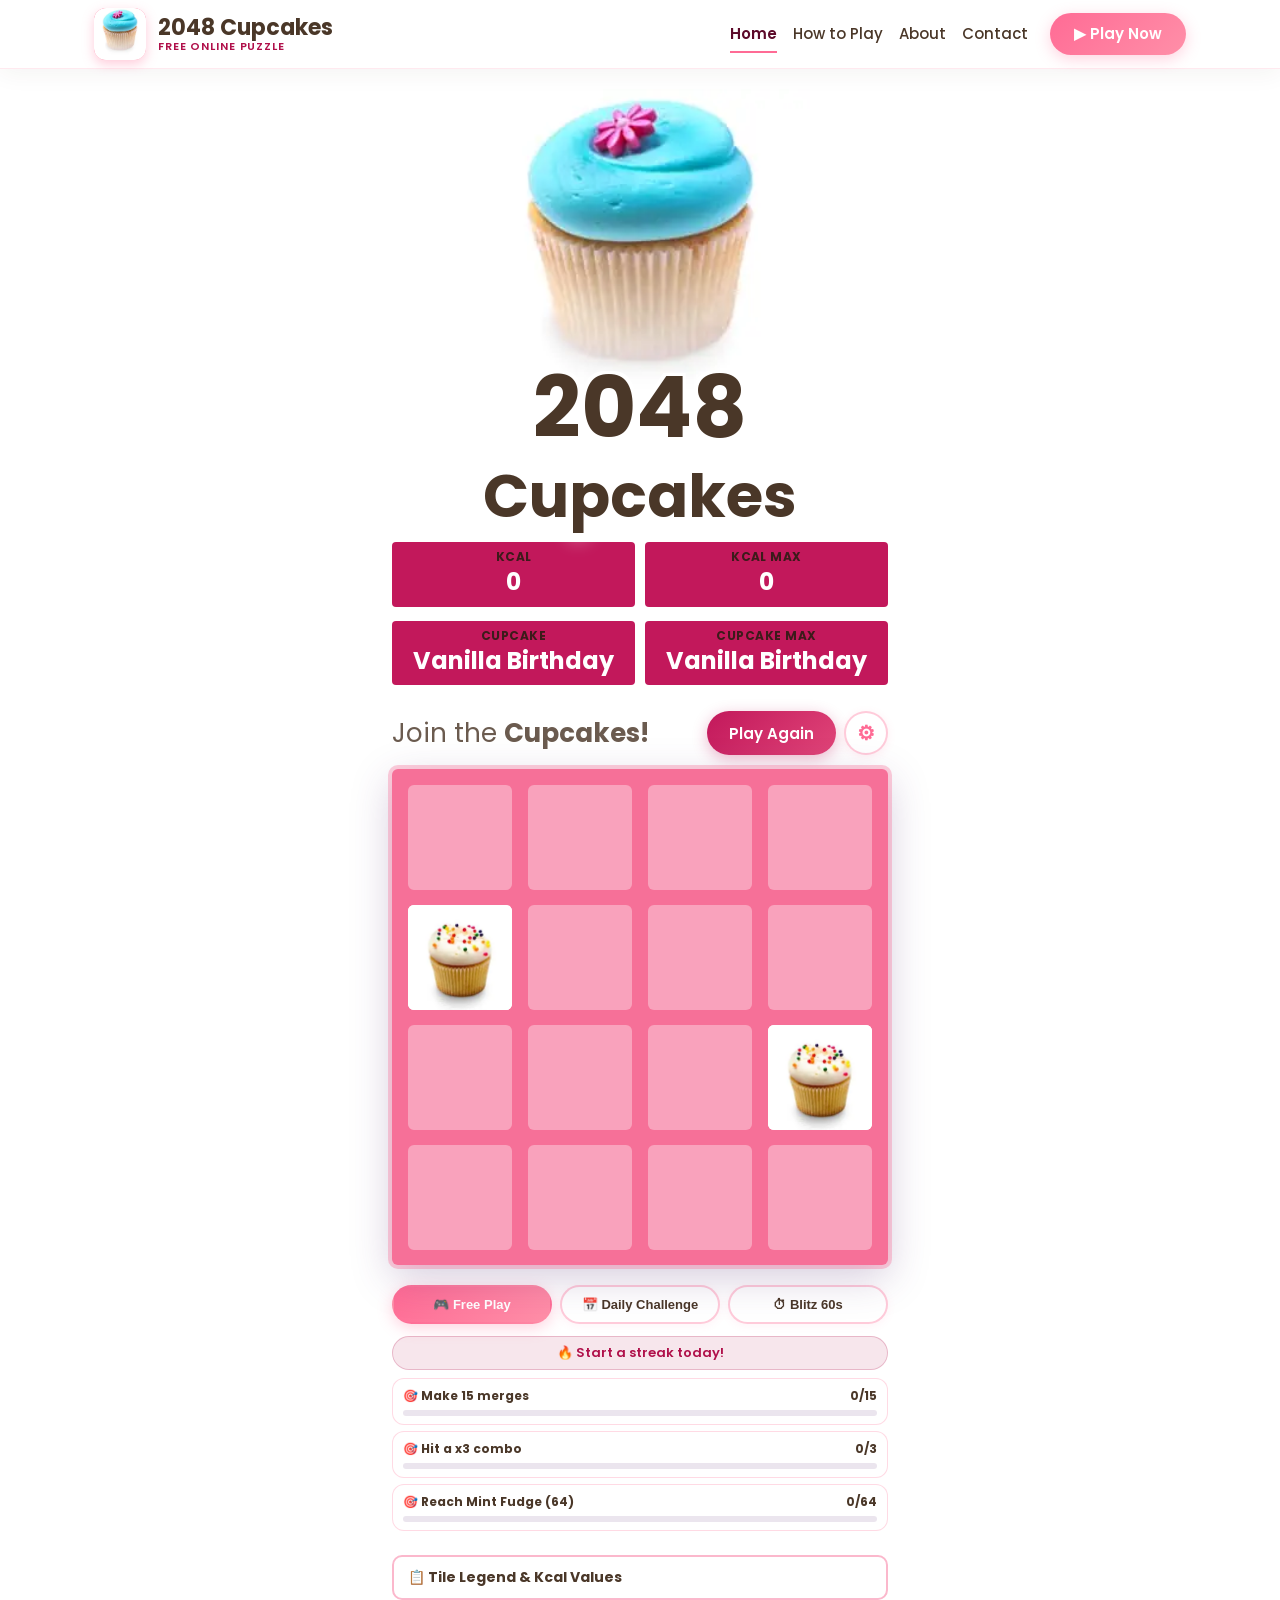
==== commit 74e8d400: "Fix UTF-8 mojibake in index.html after deploy edit. Co-authored-by: Cursor <cursoragent@cursor.com>" ====
--- a/index.html
+++ b/index.html
@@ -1,14 +1,14 @@
-﻿<!DOCTYPE html>
+<!DOCTYPE html>
 <html lang="en">
 <head>
   <meta charset="utf-8">
-  <title>2048 Cupcakes â€” Play Free Online | Strategies, Levels &amp; Tips</title>
-  <meta name="description" content="Play 2048 Cupcakes free online. Merge cupcakes, track Kcal, use undo &amp; reach Rainbow (8192). No download â€” works on mobile and desktop.">
+  <title>2048 Cupcakes — Play Free Online | Strategies, Levels &amp; Tips</title>
+  <meta name="description" content="Play 2048 Cupcakes free online. Merge cupcakes, track Kcal, use undo &amp; reach Rainbow (8192). No download — works on mobile and desktop.">
   <meta name="robots" content="index, follow, max-image-preview:large, max-snippet:-1, max-video-preview:-1">
   <meta name="google-site-verification" content="qAim0I8sXkeaXlj5JqkbFQKEiRjQhgf1XsA63uEkpdU">
   <meta name="author" content="2048 Cupcakes">
   <link rel="canonical" id="canonical-link" href="https://cadejay.github.io/2048cupcakes/">
-  <meta property="og:title" content="2048 Cupcakes â€” Play Free Online">
+  <meta property="og:title" content="2048 Cupcakes — Play Free Online">
   <meta property="og:description" content="Free 2048 Cupcakes game with undo, sound effects, achievements, daily challenge &amp; mobile swipe support.">
   <meta property="og:type" content="website">
   <meta property="og:locale" content="en_US">
@@ -17,7 +17,7 @@
   <meta property="og:image:alt" content="2048 Cupcakes game board with colorful cupcake tiles">
   <meta property="og:site_name" content="2048 Cupcakes">
   <meta name="twitter:card" content="summary_large_image">
-  <meta name="twitter:title" content="2048 Cupcakes â€” Play Free Online">
+  <meta name="twitter:title" content="2048 Cupcakes — Play Free Online">
   <meta name="twitter:description" content="Merge cupcakes, earn Kcal, reach Rainbow tier. Free instant play!">
   <meta name="twitter:image" id="twitter-image" content="https://cadejay.github.io/2048cupcakes/style/img/2048.jpg">
   <meta name="viewport" content="width=device-width, initial-scale=1, viewport-fit=cover">
@@ -219,11 +219,11 @@
   </header>
 
   <main class="site-main">
-    <!-- Game first â€” visible immediately on load -->
+    <!-- Game first — visible immediately on load -->
     <section class="game-wrap" id="game" aria-label="2048 Cupcakes game">
       <div class="container">
         <div class="game-hero-visual">
-          <img src="style/img/bg.webp" alt="2048 Cupcakes â€” free cupcake puzzle game" class="game-hero-cupcake" width="280" height="280" fetchpriority="high" decoding="async">
+          <img src="style/img/bg.webp" alt="2048 Cupcakes — free cupcake puzzle game" class="game-hero-cupcake" width="280" height="280" fetchpriority="high" decoding="async">
           <p class="title">2048 <small>Cupcakes</small></p>
         </div>
 
@@ -242,11 +242,11 @@
           <p class="game-intro">Join the <strong>Cupcakes!</strong></p>
           <div class="game-controls">
             <button type="button" class="restart-button">Play Again</button>
-            <button type="button" class="settings-button" id="btn-settings" aria-label="Game settings" title="Settings">âš™</button>
-          </div>
-        </div>
-
-        <p class="mobile-play-hint">ðŸ‘† Swipe to move Â· Desktop: arrow keys or WASD</p>
+            <button type="button" class="settings-button" id="btn-settings" aria-label="Game settings" title="Settings">⚙</button>
+          </div>
+        </div>
+
+        <p class="mobile-play-hint">👆 Swipe to move · Desktop: arrow keys or WASD</p>
 
         <div class="game-container">
           <div class="game-message">
@@ -267,7 +267,7 @@
         </div>
 
         <details class="game-legend-collapse">
-          <summary>ðŸ“‹ Tile Legend &amp; Kcal Values</summary>
+          <summary>📋 Tile Legend &amp; Kcal Values</summary>
           <div class="tile-legend-list tile-legend" id="tile-legend-content"></div>
         </details>
       </div>
@@ -277,8 +277,8 @@
       <header class="guide-lead guide-section">
         <div class="guide-inner">
           <h1>2048 Cupcakes Game: How to Play, Winning Strategies, Levels, Tips &amp; Complete Guide</h1>
-          <p>2048 Cupcakes is a fun twist on the classic 2048 puzzle â€” merge cupcakes, climb the flavor ladder, and reach Rainbow. The full guide loads just below.</p>
-          <p id="guide-loading-status" style="color:#6B5B4F;font-size:.95rem">Loading guideâ€¦</p>
+          <p>2048 Cupcakes is a fun twist on the classic 2048 puzzle — merge cupcakes, climb the flavor ladder, and reach Rainbow. The full guide loads just below.</p>
+          <p id="guide-loading-status" style="color:#6B5B4F;font-size:.95rem">Loading guide…</p>
         </div>
       </header>
       <noscript>
@@ -290,17 +290,17 @@
   <footer id="site-footer">
     <noscript>
       <nav aria-label="Footer">
-        <a href="index.html#game">Play</a> Â·
-        <a href="how-to-play.html">How to Play</a> Â·
-        <a href="about.html">About</a> Â·
-        <a href="contact.html">Contact</a> Â·
-        <a href="privacy-policy.html">Privacy</a> Â·
+        <a href="index.html#game">Play</a> ·
+        <a href="how-to-play.html">How to Play</a> ·
+        <a href="about.html">About</a> ·
+        <a href="contact.html">Contact</a> ·
+        <a href="privacy-policy.html">Privacy</a> ·
         <a href="terms.html">Terms</a>
       </nav>
     </noscript>
   </footer>
 
-  <button type="button" class="back-to-top" id="back-to-top" aria-label="Back to top" hidden>â†‘</button>
+  <button type="button" class="back-to-top" id="back-to-top" aria-label="Back to top" hidden>↑</button>
 
   <script src="js/site.min.js?v=14" defer></script>
   <script>
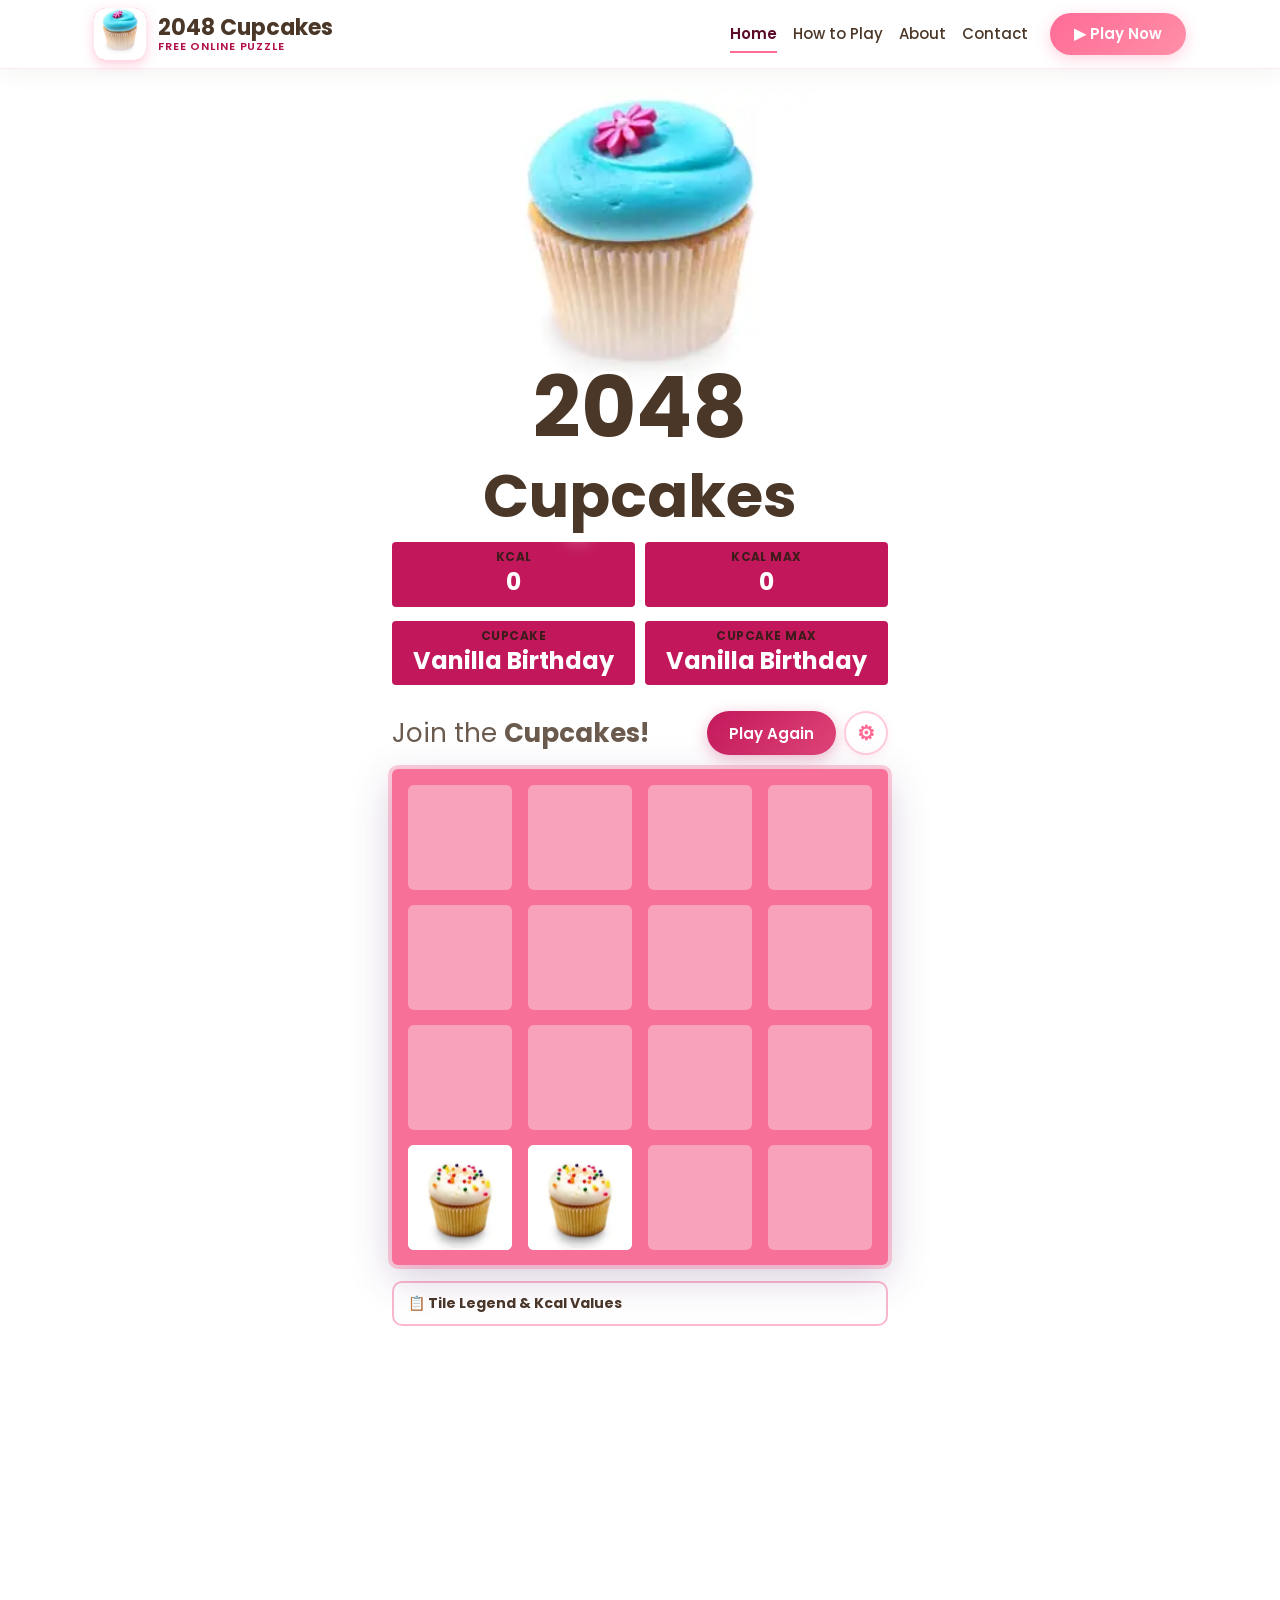
==== commit 0a6c7c00: "Fix homepage guide visibility while keeping delayed/perf load path. Reveal UI now boots after late i" ====
--- a/index.html
+++ b/index.html
@@ -34,13 +34,13 @@
 
   <style>
   *,*::before,*::after{box-sizing:border-box}html{-webkit-text-size-adjust:100%}body{margin:0;padding:0;background:#fff;color:#4A3728;font-family:"Segoe UI",Roboto,"Helvetica Neue",Arial,sans-serif;font-size:16px;line-height:1.5}.site-body{padding-top:0!important;background:#fff!important;background-image:none!important}img{max-width:100%;height:auto}.skip-link{position:absolute;left:-9999px;width:1px;height:1px;overflow:hidden}.skip-link:focus{left:12px;top:12px;width:auto;height:auto;z-index:9999;padding:8px 12px;background:#b0104a;color:#fff}#site-header{position:sticky;top:0;z-index:1000;background:rgba(255,255,255,.92);border-bottom:1px solid rgba(176,16,74,.12);min-height:57px}.site-header__inner{max-width:1100px;margin:0 auto;padding:10px 16px;display:flex;align-items:center;justify-content:space-between;gap:12px}.site-logo{display:flex;align-items:center;gap:10px;text-decoration:none;color:#4A3728;min-width:0}.site-logo__icon img{width:40px;height:40px;border-radius:10px;display:block;object-fit:cover}.site-logo__text{font-weight:700;font-size:18px;line-height:1.15;white-space:nowrap}.site-logo__text small{display:block;font-size:10px;font-weight:600;color:#b0104a;letter-spacing:.08em;text-transform:uppercase}.site-nav-toggle{border:0;background:transparent;font-size:22px;padding:8px;cursor:pointer;color:#4A3728}.site-nav{display:none}.site-main{padding:8px 0 40px}.game-wrap .container{width:min(520px,100%);margin:0 auto;padding:0 12px}.game-hero-visual{text-align:center;position:relative}.game-hero-cupcake{display:block;margin:0 auto;width:min(280px,72vw);height:auto}.game-hero-visual .title{position:relative;margin:-40px 0 4px;z-index:2;font-size:clamp(48px,12vw,80px);font-weight:700;color:#4A3728;line-height:.95;text-align:center}.game-hero-visual .title small{font-size:.72em}.heading{width:100%;margin:4px 0 8px}.scores-container{display:flex!important;gap:2%}.score-container,.best-container,.score-points,.best-points{flex:1;position:relative;background:#c2185b;padding:26px 0 10px;font-size:clamp(18px,4.5vw,24px);line-height:1.2;font-weight:700;border-radius:4px;color:#fff;margin:6px 0;text-align:center;min-height:58px}.score-container:after,.best-container:after,.score-points:after,.best-points:after{position:absolute;width:100%;top:8px;left:0;text-transform:uppercase;font-size:12px;line-height:13px;text-align:center;color:#3c1b1a}.score-points:after{content:"Score"}.best-points:after{content:"Best"}.score-container:after{content:"Kcal"}.best-container:after{content:"Best Kcal"}.above-game{display:flex;align-items:center;justify-content:space-between;gap:10px;flex-wrap:wrap}.game-intro{margin:0;font-size:clamp(15px,3.5vw,22px)}.game-controls{display:flex;gap:8px}.restart-button,.settings-button{display:inline-flex;align-items:center;justify-content:center;min-height:44px;padding:0 18px;border:0;border-radius:25px;font-weight:600;cursor:pointer;font-family:inherit}.restart-button{background:linear-gradient(135deg,#c2185b,#e04578);color:#fff}.settings-button{background:#fff;color:#4A3728;border:1px solid rgba(176,16,74,.2)}.mobile-play-hint{text-align:center;color:#6B5B4F;font-size:13px;margin:8px 0}.game-container{position:relative;padding:15px;background:#f67098;border-radius:6px;margin-top:8px;width:500px;max-width:100%;height:500px;max-height:min(500px,100vw);box-sizing:border-box;touch-action:none;margin-left:auto;margin-right:auto}.grid-container{position:absolute;z-index:1}.grid-row{margin-bottom:15px}.grid-row:last-child{margin-bottom:0}.grid-row:after{content:"";display:block;clear:both}.grid-cell{width:106.25px;height:106.25px;margin-right:15px;float:left;border-radius:3px;background:rgba(255,255,255,.35)}.grid-cell:last-child{margin-right:0}.tile-container{position:absolute;z-index:2}.game-message{display:none}
-@media (max-width:520px){.game-wrap .container{width:280px;padding:0}.game-container{width:280px;height:280px;padding:10px;margin-top:17px}.grid-row{margin-bottom:10px}.grid-cell{width:57.5px;height:57.5px;margin-right:10px}.game-hero-cupcake{width:min(240px,70vw)}}
+@media (max-width:520px){.game-wrap .container{width:min(100%,360px);padding:0 8px}.game-container{width:min(100%,320px);height:auto;aspect-ratio:1/1;padding:10px;margin-top:8px}.grid-row{margin-bottom:10px}.grid-cell{width:auto;height:auto}.game-hero-cupcake{width:min(140px,36vw)}.game-hero-visual .title{margin-top:-24px;font-size:clamp(32px,10vw,48px)}}
 @media (max-width:768px){.site-nav-toggle{display:block}.site-nav{display:none}}
 @media (min-width:769px){.site-nav-toggle{display:none}.site-nav{display:flex;align-items:center;gap:16px;list-style:none;margin:0;padding:0}.site-nav a{color:#4A3728;text-decoration:none;font-weight:500;font-size:15px}}
   </style>
 
-  <link rel="preload" href="css/app.min.css?v=35" as="style" onload="this.onload=null;this.rel='stylesheet'">
-  <noscript><link rel="stylesheet" href="css/app.min.css?v=35"></noscript>
+  <link rel="preload" href="css/app.min.css?v=36" as="style" onload="this.onload=null;this.rel='stylesheet'">
+  <noscript><link rel="stylesheet" href="css/app.min.css?v=36"></noscript>
   <link rel="preload" href="style/fonts/clear-sans.css" as="style" onload="this.onload=null;this.rel='stylesheet'">
 
   <script src="js/site-config.min.js?v=7"></script>
@@ -58,8 +58,8 @@
       function bootExtras() {
         if (booted) return;
         booted = true;
-        loadStyle("css/extras.min.css?v=35");
-        loadStyle("css/content.min.css?v=35");
+        loadStyle("css/extras.min.css?v=37");
+        loadStyle("css/content.min.css?v=37");
         if (!document.querySelector("link[data-gfonts]")) {
           var f = document.createElement("link");
           f.rel = "stylesheet";
@@ -72,14 +72,16 @@
         function loadContentUi() {
           if (document.querySelector("script[data-content-ui]")) return;
           var s = document.createElement("script");
-          s.src = "js/content-ui.min.js?v=8";
-          s.defer = true;
+          s.src = "js/content-ui.min.js?v=9";
           s.setAttribute("data-content-ui", "1");
           (document.body || document.head).appendChild(s);
         }
         if (mount && src) {
           fetch(src, { credentials: "same-origin" })
-            .then(function (r) { return r.text(); })
+            .then(function (r) {
+              if (!r.ok) throw new Error("guide " + r.status);
+              return r.text();
+            })
             .then(function (html) {
               mount.outerHTML = html;
               loadContentUi();
@@ -93,23 +95,21 @@
           loadContentUi();
         }
       }
+      // Homepage content below the game — load ASAP (not only after deep scroll)
+      if (document.readyState === "loading") {
+        document.addEventListener("DOMContentLoaded", function () { setTimeout(bootExtras, 200); });
+      } else {
+        setTimeout(bootExtras, 200);
+      }
       window.addEventListener("scroll", function onScroll() {
-        if ((window.pageYOffset || 0) > 120) {
+        if ((window.pageYOffset || 0) > 40) {
           window.removeEventListener("scroll", onScroll);
           bootExtras();
         }
       }, { passive: true });
       window.addEventListener("pointerdown", function onGuideGesture() {
-        window.removeEventListener("pointerdown", onGuideGesture, true);
         bootExtras();
       }, { once: true, passive: true, capture: true });
-      // Always hydrate guide + content CSS soon (don't wait forever for scroll/tap)
-      function scheduleBoot() {
-        if ("requestIdleCallback" in window) requestIdleCallback(bootExtras, { timeout: 1800 });
-        else setTimeout(bootExtras, 900);
-      }
-      if (document.readyState === "complete") scheduleBoot();
-      else window.addEventListener("load", scheduleBoot);
     })();
   </script>
 
@@ -304,7 +304,7 @@
 
   <script src="js/site.min.js?v=14" defer></script>
   <script>
-    // Perf: hydrate game on first gesture (or short idle). Board UI already visible.
+    // Core = tiles/board logic (idle). Extras = sound/missions (only after gesture).
     (function () {
       var core = false;
       var extras = false;
@@ -319,32 +319,31 @@
       function loadExtras() {
         if (extras) return;
         extras = true;
-        inject("js/game-extras.min.js?v=34", "data-game-extras");
-      }
-      function loadCore() {
-        if (core) return;
+        inject("js/game-extras.min.js?v=36", "data-game-extras");
+      }
+      function loadCore(thenExtras) {
+        if (core) {
+          if (thenExtras) loadExtras();
+          return;
+        }
         core = true;
-        inject("js/game-core.min.js?v=34", "data-game-core", function () {
-          if ("requestIdleCallback" in window) requestIdleCallback(loadExtras, { timeout: 2500 });
-          else setTimeout(loadExtras, 800);
+        inject("js/game-core.min.js?v=36", "data-game-core", function () {
+          if (thenExtras) loadExtras();
         });
       }
-      function arm() {
-        loadCore();
-        ["pointerdown", "touchstart"].forEach(function (ev) {
-          window.removeEventListener(ev, arm, true);
+      function onGesture() {
+        loadCore(true);
+        ["pointerdown", "touchstart", "keydown"].forEach(function (ev) {
+          window.removeEventListener(ev, onGesture, true);
         });
       }
-      ["pointerdown", "touchstart"].forEach(function (ev) {
-        window.addEventListener(ev, arm, { once: true, passive: true, capture: true });
+      ["pointerdown", "touchstart", "keydown"].forEach(function (ev) {
+        window.addEventListener(ev, onGesture, { once: true, passive: true, capture: true });
       });
       window.addEventListener("load", function () {
-        // Show tiles soon even without tap (empty board looks "broken")
-        if ("requestIdleCallback" in window) requestIdleCallback(loadCore, { timeout: 2000 });
-        else setTimeout(loadCore, 1200);
-        setTimeout(function () {
-          window.addEventListener("keydown", arm, { once: true, passive: true });
-        }, 500);
+        // Paint tiles without waiting for tap; keep audio/extras gated on gesture
+        if ("requestIdleCallback" in window) requestIdleCallback(function () { loadCore(false); }, { timeout: 1500 });
+        else setTimeout(function () { loadCore(false); }, 800);
       });
     })();
   </script>
--- a/css/app.min.css
+++ b/css/app.min.css
@@ -1 +1 @@
-html,body{margin:0;padding:0;background-color:#fff;color:#4d2523;font-family:"Clear Sans","Helvetica Neue",Arial,sans-serif;font-size:18px}body{padding:80px 0;background-image:none;background-position:top center;background-repeat:no-repeat}.heading:after{content:"";display:block;clear:both}h1.title,p.title{font-size:80px;font-weight:bold;margin:0;display:block;text-align:center}h1.title small,p.title small{font-size:60px}.title-container{position:relative;display:inline-block;padding-bottom:10px}@-webkit-keyframes move-up{0%{top:25px;opacity:1}100%{top:-50px;opacity:0}}@-moz-keyframes move-up{0%{top:25px;opacity:1}100%{top:-50px;opacity:0}}@keyframes move-up{0%{top:25px;opacity:1}100%{top:-50px;opacity:0}}.scores-container,.scores-points{text-align:right}.score-container,.best-container,.score-points,.best-points{overflow:hidden;position:relative;display:inline-block;background:#c2185b;padding:15px 0px;font-size:19px;text-transform:capitalize;height:19px;line-height:41px;font-weight:bold;border-radius:3px;color:#fff;margin-top:8px;margin-bottom:16px;text-align:center;width:49%;float:left}.score-container:after,.best-container:after,.score-points:after,.best-points:after{position:absolute;width:100%;top:10px;left:0;text-transform:uppercase;font-size:13px;line-height:13px;text-align:center;color:#3c1b1a}.score-container .score-addition,.best-container .score-addition,.score-points .score-addition,.best-points .score-addition{position:absolute;width:100%;text-align:center;color:red;font-size:19px;line-height:19px;font-weight:bold;color:rgba(77,37,35,0.9);z-index:100;-webkit-animation:move-up 600ms ease-in;-moz-animation:move-up 600ms ease-in;animation:move-up 600ms ease-in;-webkit-animation-fill-mode:both;-moz-animation-fill-mode:both;animation-fill-mode:both}.best-container{float:right}.best-points{float:right}.score-container:after{content:"Cupcake"}.score-points:after{content:"Kcal"}.best-container:after{content:"Cupcake Max"}.best-points:after{content:"Kcal Max"}p{margin-top:0;margin-bottom:10px;line-height:1.65}a{color:#4d2523;font-weight:bold;text-decoration:underline;cursor:pointer}strong.important{text-transform:uppercase}hr{border:none;border-bottom:1px solid #fbb8cc;margin-top:20px;margin-bottom:30px}.container{width:500px;margin:0 auto}@-webkit-keyframes fade-in{0%{opacity:0}100%{opacity:1}}@-moz-keyframes fade-in{0%{opacity:0}100%{opacity:1}}@keyframes fade-in{0%{opacity:0}100%{opacity:1}}.game-container{margin-top:11px;position:relative;padding:15px;cursor:default;-webkit-touch-callout:none;-ms-touch-callout:none;-webkit-user-select:none;-moz-user-select:none;-ms-user-select:none;-ms-touch-action:none;touch-action:none;background:#f67098;border-radius:6px;width:500px;height:500px;-webkit-box-sizing:border-box;-moz-box-sizing:border-box;box-sizing:border-box}.game-container .game-message{display:none;position:absolute;top:0;right:0;bottom:0;left:0;background:rgba(255,255,255,0.7);z-index:100;text-align:center;-webkit-animation:fade-in 800ms ease 1200ms;-moz-animation:fade-in 800ms ease 1200ms;animation:fade-in 800ms ease 1200ms;-webkit-animation-fill-mode:both;-moz-animation-fill-mode:both;animation-fill-mode:both}.game-container .game-message p{font-size:60px;font-weight:bold;height:60px;line-height:60px;margin-top:222px}.game-container .game-message .lower{display:block;margin-top:59px}.game-container .game-message a,.game-container .game-message button.keep-playing-button,.game-container .game-message button.retry-button{display:inline-block;background:#f888a9;border-radius:3px;padding:0 20px;text-decoration:none;color:#3c1b1a;height:40px;line-height:42px;margin-left:9px;border:none;font:inherit;cursor:pointer}.game-container .game-message a.keep-playing-button,.game-container .game-message button.keep-playing-button{display:none}.game-container .game-message .score-sharing{display:inline-block;vertical-align:middle;margin-left:10px}.game-container .game-message.game-won{background:rgba(88,46,116,0.5);color:white}.game-container .game-message.game-won a.keep-playing-button,.game-container .game-message.game-won button.keep-playing-button{display:inline-block}.game-container .game-message.game-won,.game-container .game-message.game-over{display:block}.grid-container{position:absolute;z-index:1}.grid-row{margin-bottom:15px}.grid-row:last-child{margin-bottom:0}.grid-row:after{content:"";display:block;clear:both}.grid-cell{width:106.25px;height:106.25px;margin-right:15px;float:left;border-radius:3px;background:rgba(255,255,255,0.35)}.grid-cell:last-child{margin-right:0}.tile-container{position:absolute;z-index:2}.tile,.tile .tile-inner{width:107px;height:107px;line-height:116.25px}.tile.tile-position-1-1{-webkit-transform:translate(0px,0px);-moz-transform:translate(0px,0px);transform:translate(0px,0px)}.tile.tile-position-1-2{-webkit-transform:translate(0px,121px);-moz-transform:translate(0px,121px);transform:translate(0px,121px)}.tile.tile-position-1-3{-webkit-transform:translate(0px,242px);-moz-transform:translate(0px,242px);transform:translate(0px,242px)}.tile.tile-position-1-4{-webkit-transform:translate(0px,363px);-moz-transform:translate(0px,363px);transform:translate(0px,363px)}.tile.tile-position-2-1{-webkit-transform:translate(121px,0px);-moz-transform:translate(121px,0px);transform:translate(121px,0px)}.tile.tile-position-2-2{-webkit-transform:translate(121px,121px);-moz-transform:translate(121px,121px);transform:translate(121px,121px)}.tile.tile-position-2-3{-webkit-transform:translate(121px,242px);-moz-transform:translate(121px,242px);transform:translate(121px,242px)}.tile.tile-position-2-4{-webkit-transform:translate(121px,363px);-moz-transform:translate(121px,363px);transform:translate(121px,363px)}.tile.tile-position-3-1{-webkit-transform:translate(242px,0px);-moz-transform:translate(242px,0px);transform:translate(242px,0px)}.tile.tile-position-3-2{-webkit-transform:translate(242px,121px);-moz-transform:translate(242px,121px);transform:translate(242px,121px)}.tile.tile-position-3-3{-webkit-transform:translate(242px,242px);-moz-transform:translate(242px,242px);transform:translate(242px,242px)}.tile.tile-position-3-4{-webkit-transform:translate(242px,363px);-moz-transform:translate(242px,363px);transform:translate(242px,363px)}.tile.tile-position-4-1{-webkit-transform:translate(363px,0px);-moz-transform:translate(363px,0px);transform:translate(363px,0px)}.tile.tile-position-4-2{-webkit-transform:translate(363px,121px);-moz-transform:translate(363px,121px);transform:translate(363px,121px)}.tile.tile-position-4-3{-webkit-transform:translate(363px,242px);-moz-transform:translate(363px,242px);transform:translate(363px,242px)}.tile.tile-position-4-4{-webkit-transform:translate(363px,363px);-moz-transform:translate(363px,363px);transform:translate(363px,363px)}.tile{position:absolute;-webkit-transition:100ms ease-in-out;-moz-transition:100ms ease-in-out;transition:100ms ease-in-out;-webkit-transition-property:-webkit-transform;-moz-transition-property:-moz-transform;transition-property:transform}.tile .tile-inner{border-radius:3px;background:white;text-align:center;font-weight:bold;z-index:10;font-size:55px}.tile .tile-inner img{width:100%;height:100%}.tile.tile-2 .tile-inner{background:white;box-shadow:0 0 30px 10px rgba(0,0,255,0),inset 0 0 0 1px rgba(255,255,255,0)}.tile.tile-4 .tile-inner{background:#eeeaf1;box-shadow:0 0 30px 10px rgba(0,0,255,0),inset 0 0 0 1px rgba(255,255,255,0)}.tile.tile-8 .tile-inner{color:white;background:#ddd5e3;box-shadow:0 0 30px 10px rgba(0,0,255,0),inset 0 0 0 1px rgba(255,255,255,0)}.tile.tile-16 .tile-inner{color:white;background:#ccc0d5;box-shadow:0 0 30px 10px rgba(0,0,255,0),inset 0 0 0 1px rgba(255,255,255,0)}.tile.tile-32 .tile-inner{color:white;background:#bcabc7;box-shadow:0 0 30px 10px rgba(0,0,255,0.07937),inset 0 0 0 1px rgba(255,255,255,0.04762)}.tile.tile-64 .tile-inner{color:white;background:#ab96b9;box-shadow:0 0 30px 10px rgba(0,0,255,0.15873),inset 0 0 0 1px rgba(255,255,255,0.09524)}.tile.tile-128 .tile-inner{color:white;background:#9a81ab;box-shadow:0 0 30px 10px rgba(0,0,255,0.2381),inset 0 0 0 1px rgba(255,255,255,0.14286);font-size:45px}@media screen and (max-width:520px){.tile.tile-128 .tile-inner{font-size:25px}}.tile.tile-256 .tile-inner{color:white;background:#8a6c9d;box-shadow:0 0 30px 10px rgba(0,0,255,0.31746),inset 0 0 0 1px rgba(255,255,255,0.19048);font-size:45px}@media screen and (max-width:520px){.tile.tile-256 .tile-inner{font-size:25px}}.tile.tile-512 .tile-inner{color:white;background:#79578f;box-shadow:0 0 30px 10px rgba(0,0,255,0.39683),inset 0 0 0 1px rgba(255,255,255,0.2381);font-size:45px}@media screen and (max-width:520px){.tile.tile-512 .tile-inner{font-size:25px}}.tile.tile-1024 .tile-inner{color:white;background:#684281;box-shadow:0 0 30px 10px rgba(0,0,255,0.47619),inset 0 0 0 1px rgba(255,255,255,0.28571);font-size:35px}@media screen and (max-width:520px){.tile.tile-1024 .tile-inner{font-size:15px}}.tile.tile-2048 .tile-inner{color:white;background:#582e74;box-shadow:0 0 30px 10px rgba(0,0,255,0.55556),inset 0 0 0 1px rgba(255,255,255,0.33333);font-size:35px}@media screen and (max-width:520px){.tile.tile-2048 .tile-inner{font-size:15px}}.tile.tile-super .tile-inner{color:white;background:#343236;font-size:30px}@media screen and (max-width:520px){.tile.tile-super .tile-inner{font-size:10px}}@-webkit-keyframes appear{0%{opacity:0;-webkit-transform:scale(0);-moz-transform:scale(0);transform:scale(0)}100%{opacity:1;-webkit-transform:scale(1);-moz-transform:scale(1);transform:scale(1)}}@-moz-keyframes appear{0%{opacity:0;-webkit-transform:scale(0);-moz-transform:scale(0);transform:scale(0)}100%{opacity:1;-webkit-transform:scale(1);-moz-transform:scale(1);transform:scale(1)}}@keyframes appear{0%{opacity:0;-webkit-transform:scale(0);-moz-transform:scale(0);transform:scale(0)}100%{opacity:1;-webkit-transform:scale(1);-moz-transform:scale(1);transform:scale(1)}}.tile-new .tile-inner{-webkit-animation:appear 200ms ease 100ms;-moz-animation:appear 200ms ease 100ms;animation:appear 200ms ease 100ms;-webkit-animation-fill-mode:backwards;-moz-animation-fill-mode:backwards;animation-fill-mode:backwards}@-webkit-keyframes pop{0%{-webkit-transform:scale(0);-moz-transform:scale(0);transform:scale(0)}50%{-webkit-transform:scale(1.2);-moz-transform:scale(1.2);transform:scale(1.2)}100%{-webkit-transform:scale(1);-moz-transform:scale(1);transform:scale(1)}}@-moz-keyframes pop{0%{-webkit-transform:scale(0);-moz-transform:scale(0);transform:scale(0)}50%{-webkit-transform:scale(1.2);-moz-transform:scale(1.2);transform:scale(1.2)}100%{-webkit-transform:scale(1);-moz-transform:scale(1);transform:scale(1)}}@keyframes pop{0%{-webkit-transform:scale(0);-moz-transform:scale(0);transform:scale(0)}50%{-webkit-transform:scale(1.2);-moz-transform:scale(1.2);transform:scale(1.2)}100%{-webkit-transform:scale(1);-moz-transform:scale(1);transform:scale(1)}}.tile-merged .tile-inner{z-index:20;-webkit-animation:pop 200ms ease 100ms;-moz-animation:pop 200ms ease 100ms;animation:pop 200ms ease 100ms;-webkit-animation-fill-mode:backwards;-moz-animation-fill-mode:backwards;animation-fill-mode:backwards}.above-game:after{content:"";display:block;clear:both}.game-intro{float:left;font-size:25px;line-height:42px;margin-bottom:0;margin-top:5px}.restart-button{display:inline-block;background:#f888a9;border-radius:3px;padding:0 20px;text-decoration:none;color:#3c1b1a;height:40px;line-height:42px;display:block;text-align:center;float:right}.game-explanation{margin-top:50px}@media screen and (max-width:520px){html,body{font-size:15px}body{margin:20px 0;padding:0 20px}h1.title,p.title{font-size:27px;margin-top:15px}h1.title small,p.title small{font-size:27px}.container{width:280px;margin:0 auto}.score-container,.best-container,.score-points,.best-points{margin-top:0;padding:15px 0px;min-width:40px}.heading{margin-bottom:10px}.game-intro{width:55%;display:block;box-sizing:border-box;line-height:1.65;font-size:16px;margin-top:10px}.restart-button,.retry-button{width:42%;padding:0;display:block;box-sizing:border-box;margin-top:2px}.game-container{margin-top:17px;position:relative;padding:10px;cursor:default;-webkit-touch-callout:none;-ms-touch-callout:none;-webkit-user-select:none;-moz-user-select:none;-ms-user-select:none;-ms-touch-action:none;touch-action:none;background:#f67098;border-radius:6px;width:280px;height:280px;-webkit-box-sizing:border-box;-moz-box-sizing:border-box;box-sizing:border-box}.game-container .game-message{display:none;position:absolute;top:0;right:0;bottom:0;left:0;background:rgba(255,255,255,0.7);z-index:100;text-align:center;-webkit-animation:fade-in 800ms ease 1200ms;-moz-animation:fade-in 800ms ease 1200ms;animation:fade-in 800ms ease 1200ms;-webkit-animation-fill-mode:both;-moz-animation-fill-mode:both;animation-fill-mode:both}.game-container .game-message p{font-size:60px;font-weight:bold;height:60px;line-height:60px;margin-top:222px}.game-container .game-message .lower{display:block;margin-top:59px}.game-container .game-message a,.game-container .game-message button.keep-playing-button,.game-container .game-message button.retry-button{display:inline-block;background:#f888a9;border-radius:3px;padding:0 20px;text-decoration:none;color:#3c1b1a;height:40px;line-height:42px;margin-left:9px;border:none;font:inherit;cursor:pointer}.game-container .game-message a.keep-playing-button,.game-container .game-message button.keep-playing-button{display:none}.game-container .game-message .score-sharing{display:inline-block;vertical-align:middle;margin-left:10px}.game-container .game-message.game-won{background:rgba(88,46,116,0.5);color:white}.game-container .game-message.game-won a.keep-playing-button,.game-container .game-message.game-won button.keep-playing-button{display:inline-block}.game-container .game-message.game-won,.game-container .game-message.game-over{display:block}.grid-container{position:absolute;z-index:1}.grid-row{margin-bottom:10px}.grid-row:last-child{margin-bottom:0}.grid-row:after{content:"";display:block;clear:both}.grid-cell{width:57.5px;height:57.5px;margin-right:10px;float:left;border-radius:3px;background:rgba(255,255,255,0.35)}.grid-cell:last-child{margin-right:0}.tile-container{position:absolute;z-index:2}.tile,.tile .tile-inner{width:58px;height:58px;line-height:67.5px}.tile.tile-position-1-1{-webkit-transform:translate(0px,0px);-moz-transform:translate(0px,0px);transform:translate(0px,0px)}.tile.tile-position-1-2{-webkit-transform:translate(0px,67px);-moz-transform:translate(0px,67px);transform:translate(0px,67px)}.tile.tile-position-1-3{-webkit-transform:translate(0px,135px);-moz-transform:translate(0px,135px);transform:translate(0px,135px)}.tile.tile-position-1-4{-webkit-transform:translate(0px,202px);-moz-transform:translate(0px,202px);transform:translate(0px,202px)}.tile.tile-position-2-1{-webkit-transform:translate(67px,0px);-moz-transform:translate(67px,0px);transform:translate(67px,0px)}.tile.tile-position-2-2{-webkit-transform:translate(67px,67px);-moz-transform:translate(67px,67px);transform:translate(67px,67px)}.tile.tile-position-2-3{-webkit-transform:translate(67px,135px);-moz-transform:translate(67px,135px);transform:translate(67px,135px)}.tile.tile-position-2-4{-webkit-transform:translate(67px,202px);-moz-transform:translate(67px,202px);transform:translate(67px,202px)}.tile.tile-position-3-1{-webkit-transform:translate(135px,0px);-moz-transform:translate(135px,0px);transform:translate(135px,0px)}.tile.tile-position-3-2{-webkit-transform:translate(135px,67px);-moz-transform:translate(135px,67px);transform:translate(135px,67px)}.tile.tile-position-3-3{-webkit-transform:translate(135px,135px);-moz-transform:translate(135px,135px);transform:translate(135px,135px)}.tile.tile-position-3-4{-webkit-transform:translate(135px,202px);-moz-transform:translate(135px,202px);transform:translate(135px,202px)}.tile.tile-position-4-1{-webkit-transform:translate(202px,0px);-moz-transform:translate(202px,0px);transform:translate(202px,0px)}.tile.tile-position-4-2{-webkit-transform:translate(202px,67px);-moz-transform:translate(202px,67px);transform:translate(202px,67px)}.tile.tile-position-4-3{-webkit-transform:translate(202px,135px);-moz-transform:translate(202px,135px);transform:translate(202px,135px)}.tile.tile-position-4-4{-webkit-transform:translate(202px,202px);-moz-transform:translate(202px,202px);transform:translate(202px,202px)}.tile .tile-inner{font-size:35px}.game-message p{font-size:30px !important;height:30px !important;line-height:30px !important;margin-top:90px !important}.game-message .lower{margin-top:30px !important}.game-message.game-won .score-sharing{margin-top:10px}}.legend-row{padding:10px 5px}.legend-row:after{content:"";display:block;clear:both}.legend-row p{margin-left:93.33333px;margin-top:23.33333px;text-transform:capitalize}.legend-grid{position:relative;padding:7.5px;cursor:default;-webkit-touch-callout:none;-ms-touch-callout:none;-webkit-user-select:none;-moz-user-select:none;-ms-user-select:none;-ms-touch-action:none;touch-action:none;background:#f67098;border-radius:4px;width:73px;height:73px;-webkit-box-sizing:border-box;-moz-box-sizing:border-box;box-sizing:border-box;float:left}.legend-cell{width:57.5px;height:57.5px;margin-right:7.5px;float:left;border-radius:3px;background:rgba(255,255,255,0.35)}.legend-cell img{width:100%;height:100%}.cell-2{background:white;box-shadow:0 0 30px 5px rgba(0,0,255,0),inset 0 0 0 1px rgba(255,255,255,0)}.cell-4{background:#eeeaf1;box-shadow:0 0 30px 5px rgba(0,0,255,0),inset 0 0 0 1px rgba(255,255,255,0)}.cell-8{color:white;background:#ddd5e3;box-shadow:0 0 30px 5px rgba(0,0,255,0),inset 0 0 0 1px rgba(255,255,255,0)}.cell-16{color:white;background:#ccc0d5;box-shadow:0 0 30px 5px rgba(0,0,255,0),inset 0 0 0 1px rgba(255,255,255,0)}.cell-32{color:white;background:#bcabc7;box-shadow:0 0 30px 5px rgba(0,0,255,0.07937),inset 0 0 0 1px rgba(255,255,255,0.04762)}.cell-64{color:white;background:#ab96b9;box-shadow:0 0 30px 5px rgba(0,0,255,0.15873),inset 0 0 0 1px rgba(255,255,255,0.09524)}.cell-128{color:white;background:#9a81ab;box-shadow:0 0 30px 5px rgba(0,0,255,0.2381),inset 0 0 0 1px rgba(255,255,255,0.14286)}.cell-256{color:white;background:#8a6c9d;box-shadow:0 0 30px 5px rgba(0,0,255,0.31746),inset 0 0 0 1px rgba(255,255,255,0.19048)}.cell-512{color:white;background:#79578f;box-shadow:0 0 30px 5px rgba(0,0,255,0.39683),inset 0 0 0 1px rgba(255,255,255,0.2381)}.cell-1024{color:white;background:#684281;box-shadow:0 0 30px 5px rgba(0,0,255,0.47619),inset 0 0 0 1px rgba(255,255,255,0.28571)}.cell-2048{color:white;background:#582e74;box-shadow:0 0 30px 5px rgba(0,0,255,0.55556),inset 0 0 0 1px rgba(255,255,255,0.33333)}.cell-4096{color:white;background:#582e74;box-shadow:0 0 30px 5px rgba(0,0,255,0.6),inset 0 0 0 1px rgba(255,255,255,0.38)}.cell-8192{color:white;background:#582e74;box-shadow:0 0 30px 5px rgba(0,0,255,0.7),inset 0 0 0 1px rgba(255,255,255,0.43)}.repo-link{margin-top:40px;margin-right:20px;text-align:right}:root{--primary:#FF6B95;--primary-light:#FF8FA8;--secondary:#FFB3C6;--secondary-light:#FFD6E0;--accent:#FF8C69;--bg:#FFFFFF;--text-heading:#4A3728;--text-body:#6B5B4F}*,*::before,*::after{box-sizing:border-box}html{scroll-padding-top:72px;-webkit-text-size-adjust:100%;text-size-adjust:100%}#game,.guide-section[id],.site-main--page{scroll-margin-top:72px}.skip-link{position:absolute;left:-9999px;top:0;z-index:10000;padding:12px 18px;background:#FF6B95;color:#fff;font-weight:600;text-decoration:none;border-radius:0 0 8px 0}.skip-link:focus{left:0}.table-scroll{width:100%;overflow-x:auto;-webkit-overflow-scrolling:touch;margin:1rem 0}.site-body{margin:0;min-height:100vh;display:flex;flex-direction:column;font-family:"Poppins","Clear Sans","Helvetica Neue",Arial,sans-serif;font-size:18px;color:var(--text-body);background:var(--bg) !important;padding:0 !important}.site-body h1,.site-body h2,.site-body h3,.page-content h1,.page-content h2,.page-content h3{font-family:"Playfair Display",Georgia,serif;color:var(--text-heading)}body.site-body{padding:0 !important;margin:0 !important;background-image:none !important;background-color:#fff !important;width:100%;overflow-x:hidden}body.site-body .container{width:min(520px,calc(100vw - 20px)) !important;max-width:520px !important;margin-left:auto !important;margin-right:auto !important;float:none !important;box-sizing:border-box}.site-header{width:100%;position:sticky;top:0;z-index:1000;background:rgba(255,255,255,0.85);backdrop-filter:blur(12px);-webkit-backdrop-filter:blur(12px);border-bottom:1px solid rgba(255,107,149,0.1);box-shadow:none}.site-header__inner{max-width:1140px;width:100%;margin:0 auto;padding:0 clamp(12px,3vw,24px);display:flex;align-items:center;justify-content:space-between;height:clamp(56px,10vw,68px);position:relative}.site-logo{display:flex;align-items:center;gap:clamp(8px,2vw,12px);text-decoration:none;color:var(--text-heading);min-width:0;flex:1}.site-logo__icon{width:clamp(40px,9.5vw,50px);height:clamp(40px,9.5vw,50px);background:linear-gradient(135deg,var(--primary),var(--primary-light));border-radius:12px;display:flex;align-items:center;justify-content:center;font-size:clamp(20px,5vw,26px);box-shadow:0 4px 12px rgba(255,107,149,0.35);flex-shrink:0;transition:transform 0.3s ease;overflow:hidden}.site-logo__icon img{width:100%;height:100%;object-fit:cover;display:block}.site-logo:hover .site-logo__icon{transform:scale(1.05)}.site-footer__brand .site-logo{flex:none;margin-bottom:14px}.site-logo__text{font-weight:bold;font-size:clamp(16px,4.2vw,22px);line-height:1.15;white-space:nowrap;overflow:hidden;text-overflow:ellipsis}.site-logo__text small{display:block;font-size:clamp(9px,2.2vw,11px);font-weight:600;color:#b0104a;letter-spacing:0.08em;text-transform:uppercase}.site-nav-backdrop{display:none}.site-nav{display:flex;align-items:center;gap:16px;list-style:none;margin:0;padding:0}.site-nav li{list-style:none;margin:0;padding:0}.site-nav a{position:relative;padding:8px 0;text-decoration:none;color:#4A3728;font-weight:500;font-size:clamp(14px,3.5vw,15px);border-radius:0;background:transparent;transition:color 0.2s ease;display:block}.site-nav a::after{content:"";position:absolute;width:0;height:2px;bottom:0;left:0;background:#FF6B95;transition:width 0.3s ease}.site-nav a:hover,.site-nav a.is-active,.site-nav a.active{background:transparent;color:#5c0a2a;font-weight:600}.site-nav a:hover::after,.site-nav a.is-active::after,.site-nav a.active::after{width:100%}.site-nav__cta{background:linear-gradient(135deg,#FF6B95 0%,#FF8FA8 100%) !important;color:#fff !important;border:none;padding:10px 24px !important;border-radius:25px !important;font-weight:600 !important;margin-left:6px;box-shadow:0 4px 15px rgba(255,107,149,0.3);transition:transform 0.3s ease,box-shadow 0.3s ease}.site-nav__cta::after{display:none !important}.site-nav__cta:hover,.site-nav__cta.is-active,.site-nav__cta.active{transform:translateY(-2px);box-shadow:0 8px 25px rgba(255,107,149,0.4);background:linear-gradient(135deg,#FF6B95 0%,#FF8FA8 100%) !important;color:#fff !important;font-weight:600 !important}.site-nav-toggle{display:none;background:#fff;border:2px solid var(--primary);border-radius:8px;padding:8px 12px;cursor:pointer;font-size:20px;color:var(--text-heading);flex-shrink:0;margin-left:8px;line-height:1}body.nav-open{overflow:hidden}.site-main{flex:1;width:100%;display:flex;flex-direction:column;align-items:center}.game-wrap{display:flex;justify-content:center;align-items:center;flex-direction:column;width:100%;max-width:100vw;padding:0 clamp(10px,3vw,16px) clamp(16px,4vw,24px);background:#fff !important;position:relative;box-sizing:border-box;margin:0 auto}.game-hero-visual{position:relative;width:100%;margin:clamp(8px,2vw,12px) auto 0;text-align:center;padding-top:0;background:#fff}.game-wrap .container{width:min(520px,calc(100vw - 20px)) !important;max-width:520px !important;margin:0 auto !important;display:flex;flex-direction:column;align-items:center;box-sizing:border-box}.site-body .game-wrap .heading{width:100%;max-width:520px;margin:4px auto 8px;text-align:center}.site-body .game-wrap .scores-container{display:flex !important;gap:2%;width:100% !important;float:none !important;text-align:center !important;margin-bottom:2px;justify-content:center}.site-body .game-wrap .scores-points{text-align:center !important;float:none !important;width:100% !important;display:flex !important;gap:2%}.site-body .game-wrap .score-container,.site-body .game-wrap .best-container,.site-body .game-wrap .score-points,.site-body .game-wrap .best-points{float:none !important;flex:1;width:auto !important;max-width:none}.game-hero-cupcake{display:block;margin:0 auto;width:min(320px,72vw);height:auto;pointer-events:none;user-select:none}.game-hero-visual .title{position:relative;margin:-48px 0 4px;padding:0;z-index:2;font-size:clamp(52px,13vw,84px);font-weight:bold;color:var(--text-heading);line-height:0.95;text-shadow:3px 3px 0 #fff,-3px -3px 0 #fff,3px -3px 0 #fff,-3px 3px 0 #fff,0 4px 20px rgba(255,255,255,0.95)}.game-hero-visual .title small{font-size:0.72em}@media (min-width:769px){.game-hero-cupcake{width:min(340px,85vw)}.game-hero-visual .title{margin-top:-56px}}.site-body .game-wrap .score-container,.site-body .game-wrap .best-container,.site-body .game-wrap .score-points,.site-body .game-wrap .best-points{height:auto !important;min-height:58px;padding:26px 0 10px !important;font-size:clamp(18px,4.5vw,24px) !important;line-height:1.2 !important;border-radius:4px !important;margin-top:6px !important;margin-bottom:6px !important}.site-body .game-wrap .score-container:after,.site-body .game-wrap .best-container:after,.site-body .game-wrap .score-points:after,.site-body .game-wrap .best-points:after{top:8px !important;font-size:12px !important;letter-spacing:0.04em}.site-body .game-wrap .heading{width:100%;margin:4px 0 8px}.site-body .game-wrap .best-points{float:none !important}.mobile-play-hint{display:none;width:100%;text-align:center;font-size:13px;font-weight:bold;color:var(--text-heading);background:rgba(255,107,149,0.12);border-radius:8px;padding:8px 12px;margin:0 0 10px;box-sizing:border-box}.desktop-play-hint{display:block;width:100%;text-align:center;font-size:13px;color:#888;margin:0 0 10px}@media (hover:none) and (pointer:coarse){.mobile-play-hint{display:block}.desktop-play-hint{display:none}}.site-body .game-wrap .above-game{display:flex;align-items:center;justify-content:space-between;gap:10px;margin:10px 0 6px;width:100%;max-width:520px}.site-body .game-wrap .above-game:after{display:none}.site-body .game-wrap .game-intro{float:none !important;margin:0 !important;font-size:clamp(20px,5vw,26px) !important;line-height:1.25 !important;flex:1;min-width:0}.game-controls{display:flex;align-items:center;gap:8px;flex-shrink:0}.site-body .game-wrap .restart-button{float:none !important;display:inline-flex !important;align-items:center;justify-content:center;width:auto !important;min-width:120px;height:44px !important;line-height:1 !important;padding:0 22px !important;margin:0 !important;font-size:15px !important;font-weight:600 !important;font-family:inherit;background:linear-gradient(135deg,#c2185b 0%,#e04578 100%) !important;color:#fff !important;border:none !important;border-radius:25px !important;text-decoration:none !important;cursor:pointer;box-shadow:0 4px 15px rgba(194,24,91,0.3);transition:transform 0.2s ease,box-shadow 0.2s ease}.site-body .game-wrap .restart-button:hover{transform:translateY(-2px);box-shadow:0 8px 25px rgba(255,107,149,0.4);color:#fff !important}.settings-button{width:44px;height:44px;padding:0;border:2px solid rgba(255,107,149,0.35);border-radius:50%;background:#fff;color:#FF6B95;font-size:20px;line-height:1;cursor:pointer;flex-shrink:0;display:flex;align-items:center;justify-content:center;transition:background 0.2s,transform 0.2s,border-color 0.2s,box-shadow 0.2s;box-shadow:0 2px 8px rgba(255,107,149,0.12)}.settings-button:hover{background:linear-gradient(135deg,#FF6B95 0%,#FF8FA8 100%);border-color:transparent;color:#fff;transform:translateY(-2px);box-shadow:0 6px 18px rgba(255,107,149,0.35)}.site-body .game-wrap .game-container{width:min(520px,calc(100vw - 20px)) !important;max-width:520px !important;height:auto !important;aspect-ratio:1;margin-left:auto !important;margin-right:auto !important;padding:clamp(10px,2.5vw,14px) !important;border-radius:6px !important;box-sizing:border-box !important;flex-shrink:0}.site-body .game-wrap .game-legend-collapse,.site-body .game-wrap .game-explanation{width:100%}.site-body .game-wrap .grid-container{width:100% !important;height:100% !important}.site-body .game-wrap .tile-container{width:100% !important;height:100% !important}.game-wrap .game-explanation{font-size:14px;margin:12px 0 8px}.game-wrap hr{margin:8px 0}.game-wrap .tile-legend{font-size:14px;margin:0 0 8px}.game-legend-collapse{border:2px solid #fbb8cc;border-radius:10px;margin-top:8px;overflow:hidden;background:rgba(255,255,255,0.8)}.game-legend-collapse summary{padding:10px 14px;font-weight:bold;color:var(--text-heading);cursor:pointer;list-style:none;font-size:14px}.game-legend-collapse summary::-webkit-details-marker{display:none}.game-legend-collapse .tile-legend-list{padding:0 14px 12px;font-size:13px;line-height:1.6}.game-wrap .title-container{display:none}.site-body .repo-link{display:none}.content-section{max-width:900px;width:100%;margin:0 auto;padding:48px 24px;box-sizing:border-box}.content-section--intro{padding:32px 24px 16px}.content-section--intro .section-title{font-size:clamp(22px,4vw,30px);margin-bottom:8px}.content-section--intro .section-lead{margin-bottom:0;font-size:15px;color:var(--primary);font-weight:bold}.content-section--alt{background:linear-gradient(180deg,rgba(255,107,149,0.06) 0%,rgba(255,255,255,0) 100%)}.section-title{font-size:clamp(26px,4vw,36px);color:var(--text-heading);text-align:center;margin:0 0 12px}.section-lead{text-align:center;color:var(--text-heading);max-width:640px;margin:0 auto 36px;line-height:1.65;font-size:17px}.features-grid{display:grid;grid-template-columns:repeat(auto-fit,minmax(240px,1fr));gap:20px}.feature-card{background:#fff;border:2px solid #fbb8cc;border-radius:16px;padding:28px 24px;text-align:center;transition:transform 0.2s,box-shadow 0.2s}.feature-card:hover{transform:translateY(-4px);box-shadow:0 12px 32px rgba(255,107,149,0.15)}.feature-card__icon{font-size:36px;margin-bottom:12px}.feature-card h3{color:var(--text-heading);margin:0 0 8px;font-size:18px}.feature-card p{margin:0;font-size:15px;line-height:1.55;color:var(--text-heading)}.content-section--flavors{max-width:1100px;background:#fff;padding:clamp(32px,5vw,56px) clamp(16px,3vw,28px) clamp(48px,6vw,72px)}.content-section--flavors .section-title{text-align:center;color:var(--text-heading);font-size:clamp(22px,4vw,32px);margin:0 0 12px}.content-section--flavors .section-lead{text-align:center;max-width:720px;margin:0 auto;color:var(--text-heading);font-size:clamp(14px,2.2vw,16px);line-height:1.55;font-weight:normal}.cupcake-showcase{display:grid;grid-template-columns:repeat(5,1fr);gap:clamp(12px,2vw,18px);margin-top:clamp(24px,4vw,36px);justify-items:stretch}.cupcake-card{background:#fff;border-radius:10px;overflow:hidden;border:1px solid #fbb8cc;text-align:center;transition:transform 0.2s,box-shadow 0.2s}.cupcake-card:hover{transform:translateY(-3px);box-shadow:0 8px 20px rgba(74,55,40,0.12)}.cupcake-card img{width:100%;aspect-ratio:1;object-fit:cover;display:block}.cupcake-card__info{padding:10px 8px 12px;font-size:clamp(11px,1.6vw,13px);font-weight:bold;color:var(--text-heading);line-height:1.35}.cupcake-card__kcal{display:block;font-size:clamp(11px,1.5vw,12px);color:var(--text-heading);font-weight:600;margin-top:4px;opacity:0.85}@media (max-width:900px){.cupcake-showcase{grid-template-columns:repeat(4,1fr)}}@media (max-width:640px){.cupcake-showcase{grid-template-columns:repeat(3,1fr);gap:10px}}@media (max-width:400px){.cupcake-showcase{grid-template-columns:repeat(2,1fr)}}.faq-list{max-width:720px;margin:0 auto}.faq-item{border:2px solid #fbb8cc;border-radius:12px;margin-bottom:12px;overflow:hidden;background:#fff}.faq-item summary{padding:18px 22px;font-weight:bold;color:var(--text-heading);cursor:pointer;list-style:none;display:flex;justify-content:space-between;align-items:center}.faq-item summary::-webkit-details-marker{display:none}.faq-item summary::after{content:"+";font-size:22px;color:var(--primary);transition:transform 0.2s}.faq-item[open] summary::after{transform:rotate(45deg)}.faq-item p{padding:0 22px 18px;margin:0;line-height:1.65;font-size:16px}.cta-band{text-align:center;padding:40px 24px;background:linear-gradient(135deg,var(--text-heading),var(--primary));color:#fff}.cta-band h2{margin:0 0 10px;font-size:28px}.cta-band p{margin:0 0 24px;opacity:0.9}.btn-cta{display:inline-block;background:#fff;color:var(--text-heading);padding:14px 36px;border-radius:30px;font-weight:bold;font-size:17px;text-decoration:none;box-shadow:0 4px 20px rgba(0,0,0,0.15);transition:transform 0.15s}.btn-cta:hover{transform:translateY(-2px);color:var(--text-heading)}.site-main--page{padding:40px 0 60px}.site-container{max-width:800px;margin:0 auto;padding:0 24px}.page-header{text-align:center;margin-bottom:40px}.page-header h1{font-size:clamp(32px,5vw,44px);color:var(--text-heading);margin:0 0 10px}.page-content h2{font-size:24px;color:var(--text-heading);margin:36px 0 12px}.page-content p,.page-content li{line-height:1.7}.page-content ul,.page-content ol{padding-left:24px}.legend-table{width:100%;border-collapse:collapse;margin:16px 0;font-size:15px}.legend-table th,.legend-table td{padding:11px 14px;text-align:left;border-bottom:1px solid #fbb8cc}.legend-table th{background:var(--primary);color:#fff}.tips-grid{display:grid;grid-template-columns:repeat(auto-fit,minmax(220px,1fr));gap:16px}.tip-card{background:#fff;border:2px solid #fbb8cc;border-radius:12px;padding:20px}.tip-card h3{color:var(--primary);margin:0 0 8px;font-size:16px}.tip-card p{margin:0;font-size:15px}.contact-form{max-width:520px;margin:24px auto 0}.form-group{margin-bottom:18px}.form-group label{display:block;font-weight:bold;margin-bottom:6px}.form-group input,.form-group textarea{width:100%;padding:12px 14px;border:2px solid #fbb8cc;border-radius:8px;font-family:inherit;font-size:16px}.form-group input:focus,.form-group textarea:focus{outline:none;border-color:var(--primary)}.form-group textarea{min-height:140px;resize:vertical}.btn-primary{background:linear-gradient(135deg,var(--primary),var(--text-heading));color:#fff;border:none;padding:13px 32px;font-size:16px;font-weight:bold;border-radius:8px;cursor:pointer;font-family:inherit}.contact-info{text-align:center;margin-top:32px;padding:20px;background:rgba(255,107,149,0.1);border-radius:12px}.site-footer{width:100%;background-color:#fff;background-image:radial-gradient(rgba(255,107,149,0.12) 1px,transparent 1px),linear-gradient(180deg,#FFF8FA 0%,#FFE8F0 100%);background-size:20px 20px,100% 100%;color:#4A3728;margin-top:auto;border-top:1px solid rgba(255,107,149,0.15)}.site-footer__top{padding:48px 24px 32px;border-bottom:1px solid rgba(255,107,149,0.12)}.site-footer__bottom{padding:20px 24px 28px;background:rgba(255,255,255,0.55)}.site-footer__inner{max-width:1140px;width:100%;margin:0 auto;display:grid;grid-template-columns:1fr 1.4fr;gap:clamp(24px,5vw,40px);align-items:start;padding:0 clamp(12px,3vw,24px);box-sizing:border-box}.site-footer__inner--bottom{display:block;text-align:center}.site-footer__brand{max-width:340px}.site-footer__tagline{font-size:14px;line-height:1.65;color:#6B5B4F;margin:0 0 18px}.site-footer__play-btn{display:inline-block;background:linear-gradient(135deg,#FF6B95 0%,#FF8FA8 100%);color:#fff;border:none;padding:10px 24px;border-radius:25px;font-weight:600;font-size:14px;text-decoration:none;box-shadow:0 4px 15px rgba(255,107,149,0.3);transition:transform 0.3s ease,box-shadow 0.3s ease}.site-footer__play-btn:hover{transform:translateY(-2px);box-shadow:0 8px 25px rgba(255,107,149,0.4);color:#fff}.site-footer__cols{display:grid;grid-template-columns:repeat(3,1fr);gap:24px}.site-footer__col h4,.site-footer__col-title{margin:0 0 14px;font-size:13px;font-weight:700;text-transform:uppercase;letter-spacing:0.08em;color:#b0104a}.site-footer__col ul{list-style:none;margin:0;padding:0}.site-footer__col li{margin-bottom:10px}.site-footer__col a{color:#6B5B4F;text-decoration:none;font-size:14px;transition:color 0.15s}.site-footer__col a:hover{color:#b0104a}.site-footer__credits{font-size:13px;line-height:1.7;color:#6B5B4F;margin:0 0 8px}.site-footer__credits a{color:#b0104a;text-decoration:none}.site-footer__credits a:hover{color:#4A3728}.site-footer__copy{font-size:12px;color:#8A7A6E;margin:0}@media (max-width:900px){.site-footer__inner{grid-template-columns:1fr;gap:28px}.site-footer__brand{max-width:none;text-align:center}.site-footer__brand .site-logo{justify-content:center}.site-footer__cols{grid-template-columns:repeat(3,1fr);text-align:center}}@media (max-width:768px){.site-nav-toggle{display:block}.site-nav-backdrop{display:block;position:fixed;inset:0;background:rgba(77,37,35,0.45);z-index:998}.site-nav-backdrop[hidden]{display:none}.site-nav{display:none;position:fixed;top:clamp(56px,10vw,68px);left:0;right:0;background:rgba(255,255,255,0.95);backdrop-filter:blur(12px);-webkit-backdrop-filter:blur(12px);flex-direction:column;gap:8px;padding:12px clamp(16px,4vw,24px) 20px;border-bottom:1px solid rgba(255,107,149,0.1);box-shadow:0 8px 24px rgba(0,0,0,0.08);z-index:999;max-height:calc(100vh - 56px);overflow-y:auto}.site-nav.is-open{display:flex}.site-nav li{width:100%}.site-nav a{width:100%;text-align:center;padding:14px 0;font-size:16px}.site-nav a::after{left:50%;transform:translateX(-50%)}.site-nav__cta{margin-left:0 !important;margin-top:4px;width:auto;align-self:center;text-align:center}.content-section{padding:clamp(24px,6vw,32px) clamp(12px,3vw,16px);width:100%}.cta-band{padding:clamp(28px,6vw,40px) clamp(12px,3vw,24px)}.cta-band h2{font-size:clamp(22px,5vw,28px)}}@media (max-width:520px){body.site-body,html body.site-body{margin:0 !important;padding:0 !important}body.site-body .container,.site-body .game-wrap .container{width:min(520px,calc(100vw - 16px)) !important;max-width:100% !important}.site-body .game-wrap .game-intro{font-size:clamp(16px,4.5vw,20px) !important}.site-body .game-wrap .restart-button{min-width:90px;padding:0 10px !important;font-size:14px !important;height:38px !important}.settings-button{width:38px;height:38px;font-size:18px}.site-footer__top{padding:clamp(28px,7vw,48px) clamp(12px,3vw,24px) clamp(20px,5vw,32px)}.site-footer__bottom{padding:clamp(16px,4vw,20px) clamp(12px,3vw,24px) clamp(20px,5vw,28px)}.site-footer__cols{grid-template-columns:1fr;gap:20px;text-align:center}.site-footer__col h4{margin-bottom:8px}.site-footer__tagline{font-size:13px;padding:0 8px}}.orbit-cake,.howto-card__media img,.levels-table__thumb{aspect-ratio:1/1;height:auto;object-fit:cover}.guide-section{content-visibility:auto;contain-intrinsic-size:1px 800px}#site-header{min-height:57px}.site-body{padding-left:env(safe-area-inset-left,0) !important;padding-right:env(safe-area-inset-right,0) !important}.site-header{padding-top:env(safe-area-inset-top,0)}.site-footer__bottom{padding-bottom:calc(clamp(16px,4vw,20px) + env(safe-area-inset-bottom,0px))}.site-body .game-wrap{padding-left:max(8px,env(safe-area-inset-left,0px));padding-right:max(8px,env(safe-area-inset-right,0px))}.site-body .game-wrap .container{--game-max:520px;--game-gutter:16px;width:min(var(--game-max),calc(100vw - var(--game-gutter) * 2)) !important;max-width:100% !important}.site-body .game-wrap .game-container{--pad:3.2%;--gap:3.4%;--cell:calc((100% - 3 * var(--gap)) / 4);--step:calc(var(--cell) + var(--gap));width:min( 100%,var(--game-max),calc(100vw - var(--game-gutter) * 2),calc(100dvh - 220px) ) !important;max-width:100% !important;height:auto !important;aspect-ratio:1 / 1 !important;margin:8px auto !important;padding:var(--pad) !important;position:relative !important;box-sizing:border-box !important}.site-body .game-wrap .grid-container,.site-body .game-wrap .tile-container{position:absolute !important;z-index:1;top:var(--pad) !important;left:var(--pad) !important;right:var(--pad) !important;bottom:var(--pad) !important;width:auto !important;height:auto !important;margin:0 !important}.site-body .game-wrap .tile-container{z-index:2}.site-body .game-wrap .grid-container{display:grid !important;grid-template-columns:repeat(4,1fr);grid-template-rows:repeat(4,1fr);gap:var(--gap)}.site-body .game-wrap .grid-row{display:contents !important;margin:0 !important;float:none !important}.site-body .game-wrap .grid-row:after{display:none !important}.site-body .game-wrap .grid-cell{width:100% !important;height:100% !important;margin:0 !important;float:none !important;border-radius:clamp(3px,1vw,6px) !important;background:rgba(255,255,255,0.35)}.site-body .game-wrap .tile{position:absolute !important;width:var(--cell) !important;height:var(--cell) !important;margin:0 !important;line-height:normal !important;box-sizing:border-box !important;transform:none !important;-webkit-transform:none !important;-moz-transform:none !important;transition:left 100ms ease-in-out,top 100ms ease-in-out !important}.site-body .game-wrap .tile .tile-inner{width:100% !important;height:100% !important;line-height:normal !important;border-radius:clamp(3px,1vw,6px) !important;overflow:hidden;box-sizing:border-box !important}.site-body .game-wrap .tile .tile-inner img{width:100% !important;height:100% !important;object-fit:cover;display:block}.site-body .game-wrap .game-container{overflow:hidden !important}.site-body .game-wrap .tile.tile-position-1-1{left:0 !important;top:0 !important}.site-body .game-wrap .tile.tile-position-1-2{left:0 !important;top:var(--step) !important}.site-body .game-wrap .tile.tile-position-1-3{left:0 !important;top:calc(var(--step) * 2) !important}.site-body .game-wrap .tile.tile-position-1-4{left:0 !important;top:calc(var(--step) * 3) !important}.site-body .game-wrap .tile.tile-position-2-1{left:var(--step) !important;top:0 !important}.site-body .game-wrap .tile.tile-position-2-2{left:var(--step) !important;top:var(--step) !important}.site-body .game-wrap .tile.tile-position-2-3{left:var(--step) !important;top:calc(var(--step) * 2) !important}.site-body .game-wrap .tile.tile-position-2-4{left:var(--step) !important;top:calc(var(--step) * 3) !important}.site-body .game-wrap .tile.tile-position-3-1{left:calc(var(--step) * 2) !important;top:0 !important}.site-body .game-wrap .tile.tile-position-3-2{left:calc(var(--step) * 2) !important;top:var(--step) !important}.site-body .game-wrap .tile.tile-position-3-3{left:calc(var(--step) * 2) !important;top:calc(var(--step) * 2) !important}.site-body .game-wrap .tile.tile-position-3-4{left:calc(var(--step) * 2) !important;top:calc(var(--step) * 3) !important}.site-body .game-wrap .tile.tile-position-4-1{left:calc(var(--step) * 3) !important;top:0 !important}.site-body .game-wrap .tile.tile-position-4-2{left:calc(var(--step) * 3) !important;top:var(--step) !important}.site-body .game-wrap .tile.tile-position-4-3{left:calc(var(--step) * 3) !important;top:calc(var(--step) * 2) !important}.site-body .game-wrap .tile.tile-position-4-4{left:calc(var(--step) * 3) !important;top:calc(var(--step) * 3) !important}.site-body .game-wrap .game-container .game-message p{font-size:clamp(28px,10vw,56px) !important;height:auto !important;line-height:1.1 !important;margin-top:28% !important}.site-body .game-wrap .game-container .game-message .lower{margin-top:8% !important;display:flex !important;flex-wrap:wrap;justify-content:center;gap:8px;padding:0 8px}.site-body .game-wrap .game-container .game-message a,.site-body .game-wrap .game-container .game-message button.keep-playing-button,.site-body .game-wrap .game-container .game-message button.retry-button{margin-left:0 !important;height:auto !important;line-height:1.2 !important;padding:10px 16px !important;font-size:clamp(13px,3.5vw,16px) !important}.site-body .game-wrap .tile-number-badge{font-size:clamp(9px,2.8vw,14px) !important}.site-body .game-wrap .heading,.site-body .game-wrap .above-game,.site-body .game-wrap .play-modes,.fun-hud,.play-mode-banner,.fun-danger,.mobile-play-hint{width:100% !important;max-width:min(520px,100%) !important}.play-modes{display:grid !important;grid-template-columns:repeat(auto-fit,minmax(100px,1fr));gap:8px}.play-mode-btn{min-width:0 !important;width:100%;white-space:nowrap;overflow:hidden;text-overflow:ellipsis}@media (max-width:640px){.site-body .game-wrap .container{--game-gutter:10px}.game-hero-cupcake{width:min(240px,58vw) !important}.game-hero-visual .title{margin-top:-36px !important;font-size:clamp(36px,11vw,56px) !important}.site-body .game-wrap .score-container,.site-body .game-wrap .best-container,.site-body .game-wrap .score-points,.site-body .game-wrap .best-points{min-height:48px !important;padding:20px 0 8px !important;font-size:clamp(15px,4.2vw,20px) !important}.site-body .game-wrap .score-container:after,.site-body .game-wrap .best-container:after,.site-body .game-wrap .score-points:after,.site-body .game-wrap .best-points:after{font-size:12px !important;top:6px !important}.site-body .game-wrap .above-game{flex-wrap:wrap;gap:8px}.site-body .game-wrap .game-intro{flex:1 1 auto;font-size:clamp(15px,4.2vw,18px) !important}.game-controls{width:100%;justify-content:flex-end}.fun-mission{font-size:11px;padding:6px 8px}.fun-hud__streak{font-size:12px}}@media (max-width:400px){.site-body .game-wrap .container{--game-gutter:8px}.site-body .game-wrap .game-container{width:min(100%,calc(100vw - 16px),calc(100dvh - 200px)) !important}.site-logo__text small{display:none}.play-modes{grid-template-columns:1fr 1fr}.play-mode-btn{font-size:12px !important;padding:8px 6px !important}#btn-blitz-mode{grid-column:1 / -1}.site-body .game-wrap .restart-button{min-width:96px !important;min-height:44px !important;font-size:14px !important;height:auto !important;padding:10px 14px !important}.settings-button{width:44px !important;height:44px !important;min-width:44px !important;min-height:44px !important}.fun-dpad{width:132px;height:132px;margin:12px auto}.fun-dpad__btn{width:44px;height:44px;font-size:16px}.fun-dpad__up{left:44px}.fun-dpad__left{top:44px}.fun-dpad__down{top:88px;left:44px}.fun-dpad__right{top:44px;left:88px}}@media (max-height:500px) and (orientation:landscape) and (max-width:900px){.fun-hud__missions{display:none}.site-body .game-wrap .game-container{width:min(100%,calc(100dvh - 120px),420px) !important}.fun-dpad{transform:none}}@media (min-width:641px) and (max-width:1024px){.site-body .game-wrap .container{--game-max:560px;--game-gutter:24px}.site-body .game-wrap .game-container{width:min(100%,560px,calc(100vw - 48px)) !important}.content-section{max-width:720px;padding-left:28px;padding-right:28px}.features-grid{grid-template-columns:repeat(2,1fr) !important}.cupcake-showcase{grid-template-columns:repeat(auto-fill,minmax(140px,1fr)) !important}}@media (min-width:1025px){.site-body .game-wrap .container{--game-max:520px}.features-grid{grid-template-columns:repeat(3,1fr)}}@media (hover:none) and (pointer:coarse){.mobile-play-hint{display:block !important}}.site-main--page .site-container,.page-content{width:100%;max-width:800px;margin:0 auto;padding-left:clamp(12px,4vw,24px);padding-right:clamp(12px,4vw,24px);box-sizing:border-box}.page-header h1{font-size:clamp(24px,6vw,36px)}.contact-form input,.contact-form textarea{width:100%;max-width:100%;box-sizing:border-box}@media (max-width:520px){.fun-victory-card{padding:8px;align-items:flex-end}.fun-victory-card__panel{border-radius:16px 16px 0 0;width:100%;max-height:92dvh;overflow-y:auto}.fun-flavor-line{top:12%;font-size:clamp(13px,3.8vw,17px);padding:10px 14px}.juice-combo-hud{top:auto !important;bottom:calc(150px + env(safe-area-inset-bottom,0px));font-size:14px !important}}html,body.site-body{max-width:100vw;overflow-x:hidden}img,video,canvas,svg{max-width:100%;height:auto}#fun-card-canvas{height:auto !important}@media (max-width:768px){.guide-inner,.page-content,.site-container{max-width:100%;padding-left:max(12px,env(safe-area-inset-left));padding-right:max(12px,env(safe-area-inset-right));box-sizing:border-box}.legend-table,.levels-table,.compare-table{min-width:520px}.table-scroll,.levels-table-wrap,.compare-table-wrap{overflow-x:auto;-webkit-overflow-scrolling:touch;max-width:100%}.site-nav-toggle{min-width:44px;min-height:44px}.btn-cta,.btn-primary,.site-footer__play-btn,.site-nav__cta{min-height:44px;display:inline-flex;align-items:center;justify-content:center}}@media (max-width:380px){.site-logo__text{font-size:15px !important}}#site-header.site-header,header.site-header{position:sticky !important;top:0 !important;z-index:1000 !important;background:rgba(255,255,255,0.78) !important;backdrop-filter:blur(14px) saturate(1.2) !important;-webkit-backdrop-filter:blur(14px) saturate(1.2) !important;border-bottom:1px solid rgba(255,107,149,0.15) !important;box-shadow:0 4px 24px rgba(74,55,40,0.06) !important}#site-header .site-logo__icon{width:clamp(42px,10vw,52px) !important;height:clamp(42px,10vw,52px) !important;font-size:clamp(22px,5vw,28px) !important;transition:transform 0.3s ease !important}#site-header .site-logo:hover .site-logo__icon{transform:scale(1.05) !important}#site-header .site-nav a:not(.site-nav__cta){position:relative !important;color:#4A3728 !important;text-decoration:none !important;padding:8px 0 !important;background:transparent !important;border-radius:0 !important;font-weight:500 !important}#site-header .site-nav a:not(.site-nav__cta)::after{content:"" !important;position:absolute !important;width:0 !important;height:2px !important;bottom:0 !important;left:0 !important;background:#FF6B95 !important;transition:width 0.3s ease !important;display:block !important}#site-header .site-nav a:not(.site-nav__cta):hover,#site-header .site-nav a:not(.site-nav__cta).is-active,#site-header .site-nav a:not(.site-nav__cta).active{background:transparent !important;color:#5c0a2a !important;font-weight:600 !important}#site-header .site-nav a:not(.site-nav__cta):hover::after,#site-header .site-nav a:not(.site-nav__cta).is-active::after,#site-header .site-nav a:not(.site-nav__cta).active::after{width:100% !important}#site-header .site-nav__cta{background:linear-gradient(135deg,#FF6B95 0%,#FF8FA8 100%) !important;color:#fff !important;border:none !important;padding:10px 24px !important;border-radius:25px !important;font-weight:600 !important;box-shadow:0 4px 15px rgba(255,107,149,0.3) !important;transition:transform 0.3s ease,box-shadow 0.3s ease !important}#site-header .site-nav__cta::after{display:none !important;content:none !important}#site-header .site-nav__cta:hover{transform:translateY(-2px) !important;box-shadow:0 8px 25px rgba(255,107,149,0.4) !important;color:#fff !important;background:linear-gradient(135deg,#FF6B95 0%,#FF8FA8 100%) !important}#site-footer.site-footer,footer.site-footer{background-color:#fff !important;background-image:radial-gradient(rgba(255,107,149,0.12) 1px,transparent 1px),linear-gradient(180deg,#FFF8FA 0%,#FFE8F0 100%) !important;background-size:20px 20px,100% 100% !important;background-repeat:repeat,no-repeat !important;color:#4A3728 !important;border-top:1px solid rgba(255,107,149,0.15) !important}#site-footer .site-footer__top{border-bottom-color:rgba(255,107,149,0.12) !important}#site-footer .site-footer__bottom{background:rgba(255,255,255,0.55) !important}#site-footer .site-footer__brand .site-logo{color:#4A3728 !important}#site-footer .site-footer__brand .site-logo__text small{color:#FF6B95 !important}#site-footer .site-footer__tagline,#site-footer .site-footer__col a,#site-footer .site-footer__credits{color:#6B5B4F !important}#site-footer .site-footer__col h4,#site-footer .site-footer__credits a,#site-footer .site-footer__col a:hover{color:#FF6B95 !important}#site-footer .site-footer__copy{color:#8A7A6E !important}#site-footer .site-footer__play-btn{background:linear-gradient(135deg,#FF6B95 0%,#FF8FA8 100%) !important;color:#fff !important;border:none !important;padding:10px 24px !important;border-radius:25px !important;font-weight:600 !important;box-shadow:0 4px 15px rgba(255,107,149,0.3) !important;transition:transform 0.3s ease,box-shadow 0.3s ease !important}#site-footer .site-footer__play-btn:hover{transform:translateY(-2px) !important;box-shadow:0 8px 25px rgba(255,107,149,0.4) !important;color:#fff !important}+html,body{margin:0;padding:0;background-color:#fff;color:#4d2523;font-family:"Clear Sans","Helvetica Neue",Arial,sans-serif;font-size:18px}body{padding:80px 0;background-image:none;background-position:top center;background-repeat:no-repeat}.heading:after{content:"";display:block;clear:both}h1.title,p.title{font-size:80px;font-weight:bold;margin:0;display:block;text-align:center}h1.title small,p.title small{font-size:60px}.title-container{position:relative;display:inline-block;padding-bottom:10px}@-webkit-keyframes move-up{0%{top:25px;opacity:1}100%{top:-50px;opacity:0}}@-moz-keyframes move-up{0%{top:25px;opacity:1}100%{top:-50px;opacity:0}}@keyframes move-up{0%{top:25px;opacity:1}100%{top:-50px;opacity:0}}.scores-container,.scores-points{text-align:right}.score-container,.best-container,.score-points,.best-points{overflow:hidden;position:relative;display:inline-block;background:#c2185b;padding:15px 0px;font-size:19px;text-transform:capitalize;height:19px;line-height:41px;font-weight:bold;border-radius:3px;color:#fff;margin-top:8px;margin-bottom:16px;text-align:center;width:49%;float:left}.score-container:after,.best-container:after,.score-points:after,.best-points:after{position:absolute;width:100%;top:10px;left:0;text-transform:uppercase;font-size:13px;line-height:13px;text-align:center;color:#3c1b1a}.score-container .score-addition,.best-container .score-addition,.score-points .score-addition,.best-points .score-addition{position:absolute;width:100%;text-align:center;color:red;font-size:19px;line-height:19px;font-weight:bold;color:rgba(77,37,35,0.9);z-index:100;-webkit-animation:move-up 600ms ease-in;-moz-animation:move-up 600ms ease-in;animation:move-up 600ms ease-in;-webkit-animation-fill-mode:both;-moz-animation-fill-mode:both;animation-fill-mode:both}.best-container{float:right}.best-points{float:right}.score-container:after{content:"Cupcake"}.score-points:after{content:"Kcal"}.best-container:after{content:"Cupcake Max"}.best-points:after{content:"Kcal Max"}p{margin-top:0;margin-bottom:10px;line-height:1.65}a{color:#4d2523;font-weight:bold;text-decoration:underline;cursor:pointer}strong.important{text-transform:uppercase}hr{border:none;border-bottom:1px solid #fbb8cc;margin-top:20px;margin-bottom:30px}.container{width:500px;margin:0 auto}@-webkit-keyframes fade-in{0%{opacity:0}100%{opacity:1}}@-moz-keyframes fade-in{0%{opacity:0}100%{opacity:1}}@keyframes fade-in{0%{opacity:0}100%{opacity:1}}.game-container{margin-top:11px;position:relative;padding:15px;cursor:default;-webkit-touch-callout:none;-ms-touch-callout:none;-webkit-user-select:none;-moz-user-select:none;-ms-user-select:none;-ms-touch-action:none;touch-action:none;background:#f67098;border-radius:6px;width:500px;height:500px;-webkit-box-sizing:border-box;-moz-box-sizing:border-box;box-sizing:border-box}.game-container .game-message{display:none;position:absolute;top:0;right:0;bottom:0;left:0;background:rgba(255,255,255,0.7);z-index:100;text-align:center;-webkit-animation:fade-in 800ms ease 1200ms;-moz-animation:fade-in 800ms ease 1200ms;animation:fade-in 800ms ease 1200ms;-webkit-animation-fill-mode:both;-moz-animation-fill-mode:both;animation-fill-mode:both}.game-container .game-message p{font-size:60px;font-weight:bold;height:60px;line-height:60px;margin-top:222px}.game-container .game-message .lower{display:block;margin-top:59px}.game-container .game-message a,.game-container .game-message button.keep-playing-button,.game-container .game-message button.retry-button{display:inline-block;background:#f888a9;border-radius:3px;padding:0 20px;text-decoration:none;color:#3c1b1a;height:40px;line-height:42px;margin-left:9px;border:none;font:inherit;cursor:pointer}.game-container .game-message a.keep-playing-button,.game-container .game-message button.keep-playing-button{display:none}.game-container .game-message .score-sharing{display:inline-block;vertical-align:middle;margin-left:10px}.game-container .game-message.game-won{background:rgba(88,46,116,0.5);color:white}.game-container .game-message.game-won a.keep-playing-button,.game-container .game-message.game-won button.keep-playing-button{display:inline-block}.game-container .game-message.game-won,.game-container .game-message.game-over{display:block}.grid-container{position:absolute;z-index:1}.grid-row{margin-bottom:15px}.grid-row:last-child{margin-bottom:0}.grid-row:after{content:"";display:block;clear:both}.grid-cell{width:106.25px;height:106.25px;margin-right:15px;float:left;border-radius:3px;background:rgba(255,255,255,0.35)}.grid-cell:last-child{margin-right:0}.tile-container{position:absolute;z-index:2}.tile,.tile .tile-inner{width:107px;height:107px;line-height:116.25px}.tile.tile-position-1-1{-webkit-transform:translate(0px,0px);-moz-transform:translate(0px,0px);transform:translate(0px,0px)}.tile.tile-position-1-2{-webkit-transform:translate(0px,121px);-moz-transform:translate(0px,121px);transform:translate(0px,121px)}.tile.tile-position-1-3{-webkit-transform:translate(0px,242px);-moz-transform:translate(0px,242px);transform:translate(0px,242px)}.tile.tile-position-1-4{-webkit-transform:translate(0px,363px);-moz-transform:translate(0px,363px);transform:translate(0px,363px)}.tile.tile-position-2-1{-webkit-transform:translate(121px,0px);-moz-transform:translate(121px,0px);transform:translate(121px,0px)}.tile.tile-position-2-2{-webkit-transform:translate(121px,121px);-moz-transform:translate(121px,121px);transform:translate(121px,121px)}.tile.tile-position-2-3{-webkit-transform:translate(121px,242px);-moz-transform:translate(121px,242px);transform:translate(121px,242px)}.tile.tile-position-2-4{-webkit-transform:translate(121px,363px);-moz-transform:translate(121px,363px);transform:translate(121px,363px)}.tile.tile-position-3-1{-webkit-transform:translate(242px,0px);-moz-transform:translate(242px,0px);transform:translate(242px,0px)}.tile.tile-position-3-2{-webkit-transform:translate(242px,121px);-moz-transform:translate(242px,121px);transform:translate(242px,121px)}.tile.tile-position-3-3{-webkit-transform:translate(242px,242px);-moz-transform:translate(242px,242px);transform:translate(242px,242px)}.tile.tile-position-3-4{-webkit-transform:translate(242px,363px);-moz-transform:translate(242px,363px);transform:translate(242px,363px)}.tile.tile-position-4-1{-webkit-transform:translate(363px,0px);-moz-transform:translate(363px,0px);transform:translate(363px,0px)}.tile.tile-position-4-2{-webkit-transform:translate(363px,121px);-moz-transform:translate(363px,121px);transform:translate(363px,121px)}.tile.tile-position-4-3{-webkit-transform:translate(363px,242px);-moz-transform:translate(363px,242px);transform:translate(363px,242px)}.tile.tile-position-4-4{-webkit-transform:translate(363px,363px);-moz-transform:translate(363px,363px);transform:translate(363px,363px)}.tile{position:absolute;-webkit-transition:100ms ease-in-out;-moz-transition:100ms ease-in-out;transition:100ms ease-in-out;-webkit-transition-property:-webkit-transform;-moz-transition-property:-moz-transform;transition-property:transform}.tile .tile-inner{border-radius:3px;background:white;text-align:center;font-weight:bold;z-index:10;font-size:55px}.tile .tile-inner img{width:100%;height:100%}.tile.tile-2 .tile-inner{background:white;box-shadow:0 0 30px 10px rgba(0,0,255,0),inset 0 0 0 1px rgba(255,255,255,0)}.tile.tile-4 .tile-inner{background:#eeeaf1;box-shadow:0 0 30px 10px rgba(0,0,255,0),inset 0 0 0 1px rgba(255,255,255,0)}.tile.tile-8 .tile-inner{color:white;background:#ddd5e3;box-shadow:0 0 30px 10px rgba(0,0,255,0),inset 0 0 0 1px rgba(255,255,255,0)}.tile.tile-16 .tile-inner{color:white;background:#ccc0d5;box-shadow:0 0 30px 10px rgba(0,0,255,0),inset 0 0 0 1px rgba(255,255,255,0)}.tile.tile-32 .tile-inner{color:white;background:#bcabc7;box-shadow:0 0 30px 10px rgba(0,0,255,0.07937),inset 0 0 0 1px rgba(255,255,255,0.04762)}.tile.tile-64 .tile-inner{color:white;background:#ab96b9;box-shadow:0 0 30px 10px rgba(0,0,255,0.15873),inset 0 0 0 1px rgba(255,255,255,0.09524)}.tile.tile-128 .tile-inner{color:white;background:#9a81ab;box-shadow:0 0 30px 10px rgba(0,0,255,0.2381),inset 0 0 0 1px rgba(255,255,255,0.14286);font-size:45px}@media screen and (max-width:520px){.tile.tile-128 .tile-inner{font-size:25px}}.tile.tile-256 .tile-inner{color:white;background:#8a6c9d;box-shadow:0 0 30px 10px rgba(0,0,255,0.31746),inset 0 0 0 1px rgba(255,255,255,0.19048);font-size:45px}@media screen and (max-width:520px){.tile.tile-256 .tile-inner{font-size:25px}}.tile.tile-512 .tile-inner{color:white;background:#79578f;box-shadow:0 0 30px 10px rgba(0,0,255,0.39683),inset 0 0 0 1px rgba(255,255,255,0.2381);font-size:45px}@media screen and (max-width:520px){.tile.tile-512 .tile-inner{font-size:25px}}.tile.tile-1024 .tile-inner{color:white;background:#684281;box-shadow:0 0 30px 10px rgba(0,0,255,0.47619),inset 0 0 0 1px rgba(255,255,255,0.28571);font-size:35px}@media screen and (max-width:520px){.tile.tile-1024 .tile-inner{font-size:15px}}.tile.tile-2048 .tile-inner{color:white;background:#582e74;box-shadow:0 0 30px 10px rgba(0,0,255,0.55556),inset 0 0 0 1px rgba(255,255,255,0.33333);font-size:35px}@media screen and (max-width:520px){.tile.tile-2048 .tile-inner{font-size:15px}}.tile.tile-super .tile-inner{color:white;background:#343236;font-size:30px}@media screen and (max-width:520px){.tile.tile-super .tile-inner{font-size:10px}}@-webkit-keyframes appear{0%{opacity:0;-webkit-transform:scale(0);-moz-transform:scale(0);transform:scale(0)}100%{opacity:1;-webkit-transform:scale(1);-moz-transform:scale(1);transform:scale(1)}}@-moz-keyframes appear{0%{opacity:0;-webkit-transform:scale(0);-moz-transform:scale(0);transform:scale(0)}100%{opacity:1;-webkit-transform:scale(1);-moz-transform:scale(1);transform:scale(1)}}@keyframes appear{0%{opacity:0;-webkit-transform:scale(0);-moz-transform:scale(0);transform:scale(0)}100%{opacity:1;-webkit-transform:scale(1);-moz-transform:scale(1);transform:scale(1)}}.tile-new .tile-inner{-webkit-animation:appear 200ms ease 100ms;-moz-animation:appear 200ms ease 100ms;animation:appear 200ms ease 100ms;-webkit-animation-fill-mode:backwards;-moz-animation-fill-mode:backwards;animation-fill-mode:backwards}@-webkit-keyframes pop{0%{-webkit-transform:scale(0);-moz-transform:scale(0);transform:scale(0)}50%{-webkit-transform:scale(1.2);-moz-transform:scale(1.2);transform:scale(1.2)}100%{-webkit-transform:scale(1);-moz-transform:scale(1);transform:scale(1)}}@-moz-keyframes pop{0%{-webkit-transform:scale(0);-moz-transform:scale(0);transform:scale(0)}50%{-webkit-transform:scale(1.2);-moz-transform:scale(1.2);transform:scale(1.2)}100%{-webkit-transform:scale(1);-moz-transform:scale(1);transform:scale(1)}}@keyframes pop{0%{-webkit-transform:scale(0);-moz-transform:scale(0);transform:scale(0)}50%{-webkit-transform:scale(1.2);-moz-transform:scale(1.2);transform:scale(1.2)}100%{-webkit-transform:scale(1);-moz-transform:scale(1);transform:scale(1)}}.tile-merged .tile-inner{z-index:20;-webkit-animation:pop 200ms ease 100ms;-moz-animation:pop 200ms ease 100ms;animation:pop 200ms ease 100ms;-webkit-animation-fill-mode:backwards;-moz-animation-fill-mode:backwards;animation-fill-mode:backwards}.above-game:after{content:"";display:block;clear:both}.game-intro{float:left;font-size:25px;line-height:42px;margin-bottom:0;margin-top:5px}.restart-button{display:inline-block;background:#f888a9;border-radius:3px;padding:0 20px;text-decoration:none;color:#3c1b1a;height:40px;line-height:42px;display:block;text-align:center;float:right}.game-explanation{margin-top:50px}@media screen and (max-width:520px){html,body{font-size:15px}body{margin:20px 0;padding:0 20px}h1.title,p.title{font-size:27px;margin-top:15px}h1.title small,p.title small{font-size:27px}.container{width:280px;margin:0 auto}.score-container,.best-container,.score-points,.best-points{margin-top:0;padding:15px 0px;min-width:40px}.heading{margin-bottom:10px}.game-intro{width:55%;display:block;box-sizing:border-box;line-height:1.65;font-size:16px;margin-top:10px}.restart-button,.retry-button{width:42%;padding:0;display:block;box-sizing:border-box;margin-top:2px}.game-container{margin-top:17px;position:relative;padding:10px;cursor:default;-webkit-touch-callout:none;-ms-touch-callout:none;-webkit-user-select:none;-moz-user-select:none;-ms-user-select:none;-ms-touch-action:none;touch-action:none;background:#f67098;border-radius:6px;width:280px;height:280px;-webkit-box-sizing:border-box;-moz-box-sizing:border-box;box-sizing:border-box}.game-container .game-message{display:none;position:absolute;top:0;right:0;bottom:0;left:0;background:rgba(255,255,255,0.7);z-index:100;text-align:center;-webkit-animation:fade-in 800ms ease 1200ms;-moz-animation:fade-in 800ms ease 1200ms;animation:fade-in 800ms ease 1200ms;-webkit-animation-fill-mode:both;-moz-animation-fill-mode:both;animation-fill-mode:both}.game-container .game-message p{font-size:60px;font-weight:bold;height:60px;line-height:60px;margin-top:222px}.game-container .game-message .lower{display:block;margin-top:59px}.game-container .game-message a,.game-container .game-message button.keep-playing-button,.game-container .game-message button.retry-button{display:inline-block;background:#f888a9;border-radius:3px;padding:0 20px;text-decoration:none;color:#3c1b1a;height:40px;line-height:42px;margin-left:9px;border:none;font:inherit;cursor:pointer}.game-container .game-message a.keep-playing-button,.game-container .game-message button.keep-playing-button{display:none}.game-container .game-message .score-sharing{display:inline-block;vertical-align:middle;margin-left:10px}.game-container .game-message.game-won{background:rgba(88,46,116,0.5);color:white}.game-container .game-message.game-won a.keep-playing-button,.game-container .game-message.game-won button.keep-playing-button{display:inline-block}.game-container .game-message.game-won,.game-container .game-message.game-over{display:block}.grid-container{position:absolute;z-index:1}.grid-row{margin-bottom:10px}.grid-row:last-child{margin-bottom:0}.grid-row:after{content:"";display:block;clear:both}.grid-cell{width:57.5px;height:57.5px;margin-right:10px;float:left;border-radius:3px;background:rgba(255,255,255,0.35)}.grid-cell:last-child{margin-right:0}.tile-container{position:absolute;z-index:2}.tile,.tile .tile-inner{width:58px;height:58px;line-height:67.5px}.tile.tile-position-1-1{-webkit-transform:translate(0px,0px);-moz-transform:translate(0px,0px);transform:translate(0px,0px)}.tile.tile-position-1-2{-webkit-transform:translate(0px,67px);-moz-transform:translate(0px,67px);transform:translate(0px,67px)}.tile.tile-position-1-3{-webkit-transform:translate(0px,135px);-moz-transform:translate(0px,135px);transform:translate(0px,135px)}.tile.tile-position-1-4{-webkit-transform:translate(0px,202px);-moz-transform:translate(0px,202px);transform:translate(0px,202px)}.tile.tile-position-2-1{-webkit-transform:translate(67px,0px);-moz-transform:translate(67px,0px);transform:translate(67px,0px)}.tile.tile-position-2-2{-webkit-transform:translate(67px,67px);-moz-transform:translate(67px,67px);transform:translate(67px,67px)}.tile.tile-position-2-3{-webkit-transform:translate(67px,135px);-moz-transform:translate(67px,135px);transform:translate(67px,135px)}.tile.tile-position-2-4{-webkit-transform:translate(67px,202px);-moz-transform:translate(67px,202px);transform:translate(67px,202px)}.tile.tile-position-3-1{-webkit-transform:translate(135px,0px);-moz-transform:translate(135px,0px);transform:translate(135px,0px)}.tile.tile-position-3-2{-webkit-transform:translate(135px,67px);-moz-transform:translate(135px,67px);transform:translate(135px,67px)}.tile.tile-position-3-3{-webkit-transform:translate(135px,135px);-moz-transform:translate(135px,135px);transform:translate(135px,135px)}.tile.tile-position-3-4{-webkit-transform:translate(135px,202px);-moz-transform:translate(135px,202px);transform:translate(135px,202px)}.tile.tile-position-4-1{-webkit-transform:translate(202px,0px);-moz-transform:translate(202px,0px);transform:translate(202px,0px)}.tile.tile-position-4-2{-webkit-transform:translate(202px,67px);-moz-transform:translate(202px,67px);transform:translate(202px,67px)}.tile.tile-position-4-3{-webkit-transform:translate(202px,135px);-moz-transform:translate(202px,135px);transform:translate(202px,135px)}.tile.tile-position-4-4{-webkit-transform:translate(202px,202px);-moz-transform:translate(202px,202px);transform:translate(202px,202px)}.tile .tile-inner{font-size:35px}.game-message p{font-size:30px !important;height:30px !important;line-height:30px !important;margin-top:90px !important}.game-message .lower{margin-top:30px !important}.game-message.game-won .score-sharing{margin-top:10px}}.legend-row{padding:10px 5px}.legend-row:after{content:"";display:block;clear:both}.legend-row p{margin-left:93.33333px;margin-top:23.33333px;text-transform:capitalize}.legend-grid{position:relative;padding:7.5px;cursor:default;-webkit-touch-callout:none;-ms-touch-callout:none;-webkit-user-select:none;-moz-user-select:none;-ms-user-select:none;-ms-touch-action:none;touch-action:none;background:#f67098;border-radius:4px;width:73px;height:73px;-webkit-box-sizing:border-box;-moz-box-sizing:border-box;box-sizing:border-box;float:left}.legend-cell{width:57.5px;height:57.5px;margin-right:7.5px;float:left;border-radius:3px;background:rgba(255,255,255,0.35)}.legend-cell img{width:100%;height:100%}.cell-2{background:white;box-shadow:0 0 30px 5px rgba(0,0,255,0),inset 0 0 0 1px rgba(255,255,255,0)}.cell-4{background:#eeeaf1;box-shadow:0 0 30px 5px rgba(0,0,255,0),inset 0 0 0 1px rgba(255,255,255,0)}.cell-8{color:white;background:#ddd5e3;box-shadow:0 0 30px 5px rgba(0,0,255,0),inset 0 0 0 1px rgba(255,255,255,0)}.cell-16{color:white;background:#ccc0d5;box-shadow:0 0 30px 5px rgba(0,0,255,0),inset 0 0 0 1px rgba(255,255,255,0)}.cell-32{color:white;background:#bcabc7;box-shadow:0 0 30px 5px rgba(0,0,255,0.07937),inset 0 0 0 1px rgba(255,255,255,0.04762)}.cell-64{color:white;background:#ab96b9;box-shadow:0 0 30px 5px rgba(0,0,255,0.15873),inset 0 0 0 1px rgba(255,255,255,0.09524)}.cell-128{color:white;background:#9a81ab;box-shadow:0 0 30px 5px rgba(0,0,255,0.2381),inset 0 0 0 1px rgba(255,255,255,0.14286)}.cell-256{color:white;background:#8a6c9d;box-shadow:0 0 30px 5px rgba(0,0,255,0.31746),inset 0 0 0 1px rgba(255,255,255,0.19048)}.cell-512{color:white;background:#79578f;box-shadow:0 0 30px 5px rgba(0,0,255,0.39683),inset 0 0 0 1px rgba(255,255,255,0.2381)}.cell-1024{color:white;background:#684281;box-shadow:0 0 30px 5px rgba(0,0,255,0.47619),inset 0 0 0 1px rgba(255,255,255,0.28571)}.cell-2048{color:white;background:#582e74;box-shadow:0 0 30px 5px rgba(0,0,255,0.55556),inset 0 0 0 1px rgba(255,255,255,0.33333)}.cell-4096{color:white;background:#582e74;box-shadow:0 0 30px 5px rgba(0,0,255,0.6),inset 0 0 0 1px rgba(255,255,255,0.38)}.cell-8192{color:white;background:#582e74;box-shadow:0 0 30px 5px rgba(0,0,255,0.7),inset 0 0 0 1px rgba(255,255,255,0.43)}.repo-link{margin-top:40px;margin-right:20px;text-align:right}:root{--primary:#FF6B95;--primary-light:#FF8FA8;--secondary:#FFB3C6;--secondary-light:#FFD6E0;--accent:#FF8C69;--bg:#FFFFFF;--text-heading:#4A3728;--text-body:#6B5B4F}*,*::before,*::after{box-sizing:border-box}html{scroll-padding-top:72px;-webkit-text-size-adjust:100%;text-size-adjust:100%}#game,.guide-section[id],.site-main--page{scroll-margin-top:72px}.skip-link{position:absolute;left:-9999px;top:0;z-index:10000;padding:12px 18px;background:#FF6B95;color:#fff;font-weight:600;text-decoration:none;border-radius:0 0 8px 0}.skip-link:focus{left:0}.table-scroll{width:100%;overflow-x:auto;-webkit-overflow-scrolling:touch;margin:1rem 0}.site-body{margin:0;min-height:100vh;display:flex;flex-direction:column;font-family:"Poppins","Clear Sans","Helvetica Neue",Arial,sans-serif;font-size:18px;color:var(--text-body);background:var(--bg) !important;padding:0 !important}.site-body h1,.site-body h2,.site-body h3,.page-content h1,.page-content h2,.page-content h3{font-family:"Playfair Display",Georgia,serif;color:var(--text-heading)}body.site-body{padding:0 !important;margin:0 !important;background-image:none !important;background-color:#fff !important;width:100%;overflow-x:hidden}body.site-body .container{width:min(520px,calc(100vw - 20px)) !important;max-width:520px !important;margin-left:auto !important;margin-right:auto !important;float:none !important;box-sizing:border-box}.site-header{width:100%;position:sticky;top:0;z-index:1000;background:rgba(255,255,255,0.85);backdrop-filter:blur(12px);-webkit-backdrop-filter:blur(12px);border-bottom:1px solid rgba(255,107,149,0.1);box-shadow:none}.site-header__inner{max-width:1140px;width:100%;margin:0 auto;padding:0 clamp(12px,3vw,24px);display:flex;align-items:center;justify-content:space-between;height:clamp(56px,10vw,68px);position:relative}.site-logo{display:flex;align-items:center;gap:clamp(8px,2vw,12px);text-decoration:none;color:var(--text-heading);min-width:0;flex:1}.site-logo__icon{width:clamp(40px,9.5vw,50px);height:clamp(40px,9.5vw,50px);background:linear-gradient(135deg,var(--primary),var(--primary-light));border-radius:12px;display:flex;align-items:center;justify-content:center;font-size:clamp(20px,5vw,26px);box-shadow:0 4px 12px rgba(255,107,149,0.35);flex-shrink:0;transition:transform 0.3s ease;overflow:hidden}.site-logo__icon img{width:100%;height:100%;object-fit:cover;display:block}.site-logo:hover .site-logo__icon{transform:scale(1.05)}.site-footer__brand .site-logo{flex:none;margin-bottom:14px}.site-logo__text{font-weight:bold;font-size:clamp(16px,4.2vw,22px);line-height:1.15;white-space:nowrap;overflow:hidden;text-overflow:ellipsis}.site-logo__text small{display:block;font-size:clamp(9px,2.2vw,11px);font-weight:600;color:#b0104a;letter-spacing:0.08em;text-transform:uppercase}.site-nav-backdrop{display:none}.site-nav{display:flex;align-items:center;gap:16px;list-style:none;margin:0;padding:0}.site-nav li{list-style:none;margin:0;padding:0}.site-nav a{position:relative;padding:8px 0;text-decoration:none;color:#4A3728;font-weight:500;font-size:clamp(14px,3.5vw,15px);border-radius:0;background:transparent;transition:color 0.2s ease;display:block}.site-nav a::after{content:"";position:absolute;width:0;height:2px;bottom:0;left:0;background:#FF6B95;transition:width 0.3s ease}.site-nav a:hover,.site-nav a.is-active,.site-nav a.active{background:transparent;color:#5c0a2a;font-weight:600}.site-nav a:hover::after,.site-nav a.is-active::after,.site-nav a.active::after{width:100%}.site-nav__cta{background:linear-gradient(135deg,#FF6B95 0%,#FF8FA8 100%) !important;color:#fff !important;border:none;padding:10px 24px !important;border-radius:25px !important;font-weight:600 !important;margin-left:6px;box-shadow:0 4px 15px rgba(255,107,149,0.3);transition:transform 0.3s ease,box-shadow 0.3s ease}.site-nav__cta::after{display:none !important}.site-nav__cta:hover,.site-nav__cta.is-active,.site-nav__cta.active{transform:translateY(-2px);box-shadow:0 8px 25px rgba(255,107,149,0.4);background:linear-gradient(135deg,#FF6B95 0%,#FF8FA8 100%) !important;color:#fff !important;font-weight:600 !important}.site-nav-toggle{display:none;background:#fff;border:2px solid var(--primary);border-radius:8px;padding:8px 12px;cursor:pointer;font-size:20px;color:var(--text-heading);flex-shrink:0;margin-left:8px;line-height:1}body.nav-open{overflow:hidden}.site-main{flex:1;width:100%;display:flex;flex-direction:column;align-items:center}.game-wrap{display:flex;justify-content:center;align-items:center;flex-direction:column;width:100%;max-width:100vw;padding:0 clamp(10px,3vw,16px) clamp(16px,4vw,24px);background:#fff !important;position:relative;box-sizing:border-box;margin:0 auto}.game-hero-visual{position:relative;width:100%;margin:clamp(8px,2vw,12px) auto 0;text-align:center;padding-top:0;background:#fff}.game-wrap .container{width:min(520px,calc(100vw - 20px)) !important;max-width:520px !important;margin:0 auto !important;display:flex;flex-direction:column;align-items:center;box-sizing:border-box}.site-body .game-wrap .heading{width:100%;max-width:520px;margin:4px auto 8px;text-align:center}.site-body .game-wrap .scores-container{display:flex !important;gap:2%;width:100% !important;float:none !important;text-align:center !important;margin-bottom:2px;justify-content:center}.site-body .game-wrap .scores-points{text-align:center !important;float:none !important;width:100% !important;display:flex !important;gap:2%}.site-body .game-wrap .score-container,.site-body .game-wrap .best-container,.site-body .game-wrap .score-points,.site-body .game-wrap .best-points{float:none !important;flex:1;width:auto !important;max-width:none}.game-hero-cupcake{display:block;margin:0 auto;width:min(320px,72vw);height:auto;pointer-events:none;user-select:none}.game-hero-visual .title{position:relative;margin:-48px 0 4px;padding:0;z-index:2;font-size:clamp(52px,13vw,84px);font-weight:bold;color:var(--text-heading);line-height:0.95;text-shadow:3px 3px 0 #fff,-3px -3px 0 #fff,3px -3px 0 #fff,-3px 3px 0 #fff,0 4px 20px rgba(255,255,255,0.95)}.game-hero-visual .title small{font-size:0.72em}@media (min-width:769px){.game-hero-cupcake{width:min(340px,85vw)}.game-hero-visual .title{margin-top:-56px}}.site-body .game-wrap .score-container,.site-body .game-wrap .best-container,.site-body .game-wrap .score-points,.site-body .game-wrap .best-points{height:auto !important;min-height:58px;padding:26px 0 10px !important;font-size:clamp(18px,4.5vw,24px) !important;line-height:1.2 !important;border-radius:4px !important;margin-top:6px !important;margin-bottom:6px !important}.site-body .game-wrap .score-container:after,.site-body .game-wrap .best-container:after,.site-body .game-wrap .score-points:after,.site-body .game-wrap .best-points:after{top:8px !important;font-size:12px !important;letter-spacing:0.04em}.site-body .game-wrap .heading{width:100%;margin:4px 0 8px}.site-body .game-wrap .best-points{float:none !important}.mobile-play-hint{display:none;width:100%;text-align:center;font-size:13px;font-weight:bold;color:var(--text-heading);background:rgba(255,107,149,0.12);border-radius:8px;padding:8px 12px;margin:0 0 10px;box-sizing:border-box}.desktop-play-hint{display:block;width:100%;text-align:center;font-size:13px;color:#888;margin:0 0 10px}@media (hover:none) and (pointer:coarse){.mobile-play-hint{display:block}.desktop-play-hint{display:none}}.site-body .game-wrap .above-game{display:flex;align-items:center;justify-content:space-between;gap:10px;margin:10px 0 6px;width:100%;max-width:520px}.site-body .game-wrap .above-game:after{display:none}.site-body .game-wrap .game-intro{float:none !important;margin:0 !important;font-size:clamp(20px,5vw,26px) !important;line-height:1.25 !important;flex:1;min-width:0}.game-controls{display:flex;align-items:center;gap:8px;flex-shrink:0}.site-body .game-wrap .restart-button{float:none !important;display:inline-flex !important;align-items:center;justify-content:center;width:auto !important;min-width:120px;height:44px !important;line-height:1 !important;padding:0 22px !important;margin:0 !important;font-size:15px !important;font-weight:600 !important;font-family:inherit;background:linear-gradient(135deg,#c2185b 0%,#e04578 100%) !important;color:#fff !important;border:none !important;border-radius:25px !important;text-decoration:none !important;cursor:pointer;box-shadow:0 4px 15px rgba(194,24,91,0.3);transition:transform 0.2s ease,box-shadow 0.2s ease}.site-body .game-wrap .restart-button:hover{transform:translateY(-2px);box-shadow:0 8px 25px rgba(255,107,149,0.4);color:#fff !important}.settings-button{width:44px;height:44px;padding:0;border:2px solid rgba(255,107,149,0.35);border-radius:50%;background:#fff;color:#FF6B95;font-size:20px;line-height:1;cursor:pointer;flex-shrink:0;display:flex;align-items:center;justify-content:center;transition:background 0.2s,transform 0.2s,border-color 0.2s,box-shadow 0.2s;box-shadow:0 2px 8px rgba(255,107,149,0.12)}.settings-button:hover{background:linear-gradient(135deg,#FF6B95 0%,#FF8FA8 100%);border-color:transparent;color:#fff;transform:translateY(-2px);box-shadow:0 6px 18px rgba(255,107,149,0.35)}.site-body .game-wrap .game-container{width:min(520px,calc(100vw - 20px)) !important;max-width:520px !important;height:auto !important;aspect-ratio:1;margin-left:auto !important;margin-right:auto !important;padding:clamp(10px,2.5vw,14px) !important;border-radius:6px !important;box-sizing:border-box !important;flex-shrink:0}.site-body .game-wrap .game-legend-collapse,.site-body .game-wrap .game-explanation{width:100%}.site-body .game-wrap .grid-container{width:100% !important;height:100% !important}.site-body .game-wrap .tile-container{width:100% !important;height:100% !important}.game-wrap .game-explanation{font-size:14px;margin:12px 0 8px}.game-wrap hr{margin:8px 0}.game-wrap .tile-legend{font-size:14px;margin:0 0 8px}.game-legend-collapse{border:2px solid #fbb8cc;border-radius:10px;margin-top:8px;overflow:hidden;background:rgba(255,255,255,0.8)}.game-legend-collapse summary{padding:10px 14px;font-weight:bold;color:var(--text-heading);cursor:pointer;list-style:none;font-size:14px}.game-legend-collapse summary::-webkit-details-marker{display:none}.game-legend-collapse .tile-legend-list{padding:0 14px 12px;font-size:13px;line-height:1.6}.game-wrap .title-container{display:none}.site-body .repo-link{display:none}.content-section{max-width:900px;width:100%;margin:0 auto;padding:48px 24px;box-sizing:border-box}.content-section--intro{padding:32px 24px 16px}.content-section--intro .section-title{font-size:clamp(22px,4vw,30px);margin-bottom:8px}.content-section--intro .section-lead{margin-bottom:0;font-size:15px;color:var(--primary);font-weight:bold}.content-section--alt{background:linear-gradient(180deg,rgba(255,107,149,0.06) 0%,rgba(255,255,255,0) 100%)}.section-title{font-size:clamp(26px,4vw,36px);color:var(--text-heading);text-align:center;margin:0 0 12px}.section-lead{text-align:center;color:var(--text-heading);max-width:640px;margin:0 auto 36px;line-height:1.65;font-size:17px}.features-grid{display:grid;grid-template-columns:repeat(auto-fit,minmax(240px,1fr));gap:20px}.feature-card{background:#fff;border:2px solid #fbb8cc;border-radius:16px;padding:28px 24px;text-align:center;transition:transform 0.2s,box-shadow 0.2s}.feature-card:hover{transform:translateY(-4px);box-shadow:0 12px 32px rgba(255,107,149,0.15)}.feature-card__icon{font-size:36px;margin-bottom:12px}.feature-card h3{color:var(--text-heading);margin:0 0 8px;font-size:18px}.feature-card p{margin:0;font-size:15px;line-height:1.55;color:var(--text-heading)}.content-section--flavors{max-width:1100px;background:#fff;padding:clamp(32px,5vw,56px) clamp(16px,3vw,28px) clamp(48px,6vw,72px)}.content-section--flavors .section-title{text-align:center;color:var(--text-heading);font-size:clamp(22px,4vw,32px);margin:0 0 12px}.content-section--flavors .section-lead{text-align:center;max-width:720px;margin:0 auto;color:var(--text-heading);font-size:clamp(14px,2.2vw,16px);line-height:1.55;font-weight:normal}.cupcake-showcase{display:grid;grid-template-columns:repeat(5,1fr);gap:clamp(12px,2vw,18px);margin-top:clamp(24px,4vw,36px);justify-items:stretch}.cupcake-card{background:#fff;border-radius:10px;overflow:hidden;border:1px solid #fbb8cc;text-align:center;transition:transform 0.2s,box-shadow 0.2s}.cupcake-card:hover{transform:translateY(-3px);box-shadow:0 8px 20px rgba(74,55,40,0.12)}.cupcake-card img{width:100%;aspect-ratio:1;object-fit:cover;display:block}.cupcake-card__info{padding:10px 8px 12px;font-size:clamp(11px,1.6vw,13px);font-weight:bold;color:var(--text-heading);line-height:1.35}.cupcake-card__kcal{display:block;font-size:clamp(11px,1.5vw,12px);color:var(--text-heading);font-weight:600;margin-top:4px;opacity:0.85}@media (max-width:900px){.cupcake-showcase{grid-template-columns:repeat(4,1fr)}}@media (max-width:640px){.cupcake-showcase{grid-template-columns:repeat(3,1fr);gap:10px}}@media (max-width:400px){.cupcake-showcase{grid-template-columns:repeat(2,1fr)}}.faq-list{max-width:720px;margin:0 auto}.faq-item{border:2px solid #fbb8cc;border-radius:12px;margin-bottom:12px;overflow:hidden;background:#fff}.faq-item summary{padding:18px 22px;font-weight:bold;color:var(--text-heading);cursor:pointer;list-style:none;display:flex;justify-content:space-between;align-items:center}.faq-item summary::-webkit-details-marker{display:none}.faq-item summary::after{content:"+";font-size:22px;color:var(--primary);transition:transform 0.2s}.faq-item[open] summary::after{transform:rotate(45deg)}.faq-item p{padding:0 22px 18px;margin:0;line-height:1.65;font-size:16px}.cta-band{text-align:center;padding:40px 24px;background:linear-gradient(135deg,var(--text-heading),var(--primary));color:#fff}.cta-band h2{margin:0 0 10px;font-size:28px}.cta-band p{margin:0 0 24px;opacity:0.9}.btn-cta{display:inline-block;background:#fff;color:var(--text-heading);padding:14px 36px;border-radius:30px;font-weight:bold;font-size:17px;text-decoration:none;box-shadow:0 4px 20px rgba(0,0,0,0.15);transition:transform 0.15s}.btn-cta:hover{transform:translateY(-2px);color:var(--text-heading)}.site-main--page{padding:40px 0 60px}.site-container{max-width:800px;margin:0 auto;padding:0 24px}.page-header{text-align:center;margin-bottom:40px}.page-header h1{font-size:clamp(32px,5vw,44px);color:var(--text-heading);margin:0 0 10px}.page-content h2{font-size:24px;color:var(--text-heading);margin:36px 0 12px}.page-content p,.page-content li{line-height:1.7}.page-content ul,.page-content ol{padding-left:24px}.legend-table{width:100%;border-collapse:collapse;margin:16px 0;font-size:15px}.legend-table th,.legend-table td{padding:11px 14px;text-align:left;border-bottom:1px solid #fbb8cc}.legend-table th{background:var(--primary);color:#fff}.tips-grid{display:grid;grid-template-columns:repeat(auto-fit,minmax(220px,1fr));gap:16px}.tip-card{background:#fff;border:2px solid #fbb8cc;border-radius:12px;padding:20px}.tip-card h3{color:var(--primary);margin:0 0 8px;font-size:16px}.tip-card p{margin:0;font-size:15px}.contact-form{max-width:520px;margin:24px auto 0}.form-group{margin-bottom:18px}.form-group label{display:block;font-weight:bold;margin-bottom:6px}.form-group input,.form-group textarea{width:100%;padding:12px 14px;border:2px solid #fbb8cc;border-radius:8px;font-family:inherit;font-size:16px}.form-group input:focus,.form-group textarea:focus{outline:none;border-color:var(--primary)}.form-group textarea{min-height:140px;resize:vertical}.btn-primary{background:linear-gradient(135deg,var(--primary),var(--text-heading));color:#fff;border:none;padding:13px 32px;font-size:16px;font-weight:bold;border-radius:8px;cursor:pointer;font-family:inherit}.contact-info{text-align:center;margin-top:32px;padding:20px;background:rgba(255,107,149,0.1);border-radius:12px}.site-footer{width:100%;background-color:#fff;background-image:radial-gradient(rgba(255,107,149,0.12) 1px,transparent 1px),linear-gradient(180deg,#FFF8FA 0%,#FFE8F0 100%);background-size:20px 20px,100% 100%;color:#4A3728;margin-top:auto;border-top:1px solid rgba(255,107,149,0.15)}.site-footer__top{padding:48px 24px 32px;border-bottom:1px solid rgba(255,107,149,0.12)}.site-footer__bottom{padding:20px 24px 28px;background:rgba(255,255,255,0.55)}.site-footer__inner{max-width:1140px;width:100%;margin:0 auto;display:grid;grid-template-columns:1fr 1.4fr;gap:clamp(24px,5vw,40px);align-items:start;padding:0 clamp(12px,3vw,24px);box-sizing:border-box}.site-footer__inner--bottom{display:block;text-align:center}.site-footer__brand{max-width:340px}.site-footer__tagline{font-size:14px;line-height:1.65;color:#6B5B4F;margin:0 0 18px}.site-footer__play-btn{display:inline-block;background:linear-gradient(135deg,#FF6B95 0%,#FF8FA8 100%);color:#fff;border:none;padding:10px 24px;border-radius:25px;font-weight:600;font-size:14px;text-decoration:none;box-shadow:0 4px 15px rgba(255,107,149,0.3);transition:transform 0.3s ease,box-shadow 0.3s ease}.site-footer__play-btn:hover{transform:translateY(-2px);box-shadow:0 8px 25px rgba(255,107,149,0.4);color:#fff}.site-footer__cols{display:grid;grid-template-columns:repeat(3,1fr);gap:24px}.site-footer__col h4,.site-footer__col-title{margin:0 0 14px;font-size:13px;font-weight:700;text-transform:uppercase;letter-spacing:0.08em;color:#b0104a}.site-footer__col ul{list-style:none;margin:0;padding:0}.site-footer__col li{margin-bottom:10px}.site-footer__col a{color:#6B5B4F;text-decoration:none;font-size:14px;transition:color 0.15s}.site-footer__col a:hover{color:#b0104a}.site-footer__credits{font-size:13px;line-height:1.7;color:#6B5B4F;margin:0 0 8px}.site-footer__credits a{color:#b0104a;text-decoration:none}.site-footer__credits a:hover{color:#4A3728}.site-footer__copy{font-size:12px;color:#8A7A6E;margin:0}@media (max-width:900px){.site-footer__inner{grid-template-columns:1fr;gap:28px}.site-footer__brand{max-width:none;text-align:center}.site-footer__brand .site-logo{justify-content:center}.site-footer__cols{grid-template-columns:repeat(3,1fr);text-align:center}}@media (max-width:768px){.site-nav-toggle{display:block}.site-nav-backdrop{display:block;position:fixed;inset:0;background:rgba(77,37,35,0.45);z-index:998}.site-nav-backdrop[hidden]{display:none}.site-nav{display:none;position:fixed;top:clamp(56px,10vw,68px);left:0;right:0;background:rgba(255,255,255,0.95);backdrop-filter:blur(12px);-webkit-backdrop-filter:blur(12px);flex-direction:column;gap:8px;padding:12px clamp(16px,4vw,24px) 20px;border-bottom:1px solid rgba(255,107,149,0.1);box-shadow:0 8px 24px rgba(0,0,0,0.08);z-index:999;max-height:calc(100vh - 56px);overflow-y:auto}.site-nav.is-open{display:flex}.site-nav li{width:100%}.site-nav a{width:100%;text-align:center;padding:14px 0;font-size:16px}.site-nav a::after{left:50%;transform:translateX(-50%)}.site-nav__cta{margin-left:0 !important;margin-top:4px;width:auto;align-self:center;text-align:center}.content-section{padding:clamp(24px,6vw,32px) clamp(12px,3vw,16px);width:100%}.cta-band{padding:clamp(28px,6vw,40px) clamp(12px,3vw,24px)}.cta-band h2{font-size:clamp(22px,5vw,28px)}}@media (max-width:520px){body.site-body,html body.site-body{margin:0 !important;padding:0 !important}body.site-body .container,.site-body .game-wrap .container{width:min(520px,calc(100vw - 16px)) !important;max-width:100% !important}.site-body .game-wrap .game-intro{font-size:clamp(16px,4.5vw,20px) !important}.site-body .game-wrap .restart-button{min-width:90px;padding:0 10px !important;font-size:14px !important;height:38px !important}.settings-button{width:38px;height:38px;font-size:18px}.site-footer__top{padding:clamp(28px,7vw,48px) clamp(12px,3vw,24px) clamp(20px,5vw,32px)}.site-footer__bottom{padding:clamp(16px,4vw,20px) clamp(12px,3vw,24px) clamp(20px,5vw,28px)}.site-footer__cols{grid-template-columns:1fr;gap:20px;text-align:center}.site-footer__col h4{margin-bottom:8px}.site-footer__tagline{font-size:13px;padding:0 8px}}.orbit-cake,.howto-card__media img,.levels-table__thumb{aspect-ratio:1/1;height:auto;object-fit:cover}.guide-section{content-visibility:auto;contain-intrinsic-size:1px 800px}#site-header{min-height:57px}.site-body{padding-left:env(safe-area-inset-left,0) !important;padding-right:env(safe-area-inset-right,0) !important}.site-header{padding-top:env(safe-area-inset-top,0)}.site-footer__bottom{padding-bottom:calc(clamp(16px,4vw,20px) + env(safe-area-inset-bottom,0px))}.site-body .game-wrap{padding-left:max(8px,env(safe-area-inset-left,0px));padding-right:max(8px,env(safe-area-inset-right,0px))}.site-body .game-wrap .container{--game-max:520px;--game-gutter:16px;width:min(var(--game-max),calc(100vw - var(--game-gutter) * 2)) !important;max-width:100% !important}.site-body .game-wrap .game-container{--pad:3.2%;--gap:3.4%;--cell:calc((100% - 3 * var(--gap)) / 4);--step:calc(var(--cell) + var(--gap));width:min(100%,var(--game-max),calc(100vw - var(--game-gutter) * 2)) !important;min-width:min(260px,100%) !important;max-width:100% !important;height:auto !important;aspect-ratio:1 / 1 !important;margin:8px auto !important;padding:var(--pad) !important;position:relative !important;box-sizing:border-box !important}.site-body .game-wrap .grid-container,.site-body .game-wrap .tile-container{position:absolute !important;z-index:1;top:var(--pad) !important;left:var(--pad) !important;right:var(--pad) !important;bottom:var(--pad) !important;width:auto !important;height:auto !important;margin:0 !important}.site-body .game-wrap .tile-container{z-index:2}.site-body .game-wrap .grid-container{display:grid !important;grid-template-columns:repeat(4,1fr);grid-template-rows:repeat(4,1fr);gap:var(--gap)}.site-body .game-wrap .grid-row{display:contents !important;margin:0 !important;float:none !important}.site-body .game-wrap .grid-row:after{display:none !important}.site-body .game-wrap .grid-cell{width:100% !important;height:100% !important;margin:0 !important;float:none !important;border-radius:clamp(3px,1vw,6px) !important;background:rgba(255,255,255,0.35)}.site-body .game-wrap .tile{position:absolute !important;width:var(--cell) !important;height:var(--cell) !important;margin:0 !important;line-height:normal !important;box-sizing:border-box !important;transform:none !important;-webkit-transform:none !important;-moz-transform:none !important;transition:left 100ms ease-in-out,top 100ms ease-in-out !important}.site-body .game-wrap .tile .tile-inner{width:100% !important;height:100% !important;line-height:normal !important;border-radius:clamp(3px,1vw,6px) !important;overflow:hidden;box-sizing:border-box !important}.site-body .game-wrap .tile .tile-inner img{width:100% !important;height:100% !important;object-fit:cover;display:block}.site-body .game-wrap .game-container{overflow:hidden !important}.site-body .game-wrap .tile.tile-position-1-1{left:0 !important;top:0 !important}.site-body .game-wrap .tile.tile-position-1-2{left:0 !important;top:var(--step) !important}.site-body .game-wrap .tile.tile-position-1-3{left:0 !important;top:calc(var(--step) * 2) !important}.site-body .game-wrap .tile.tile-position-1-4{left:0 !important;top:calc(var(--step) * 3) !important}.site-body .game-wrap .tile.tile-position-2-1{left:var(--step) !important;top:0 !important}.site-body .game-wrap .tile.tile-position-2-2{left:var(--step) !important;top:var(--step) !important}.site-body .game-wrap .tile.tile-position-2-3{left:var(--step) !important;top:calc(var(--step) * 2) !important}.site-body .game-wrap .tile.tile-position-2-4{left:var(--step) !important;top:calc(var(--step) * 3) !important}.site-body .game-wrap .tile.tile-position-3-1{left:calc(var(--step) * 2) !important;top:0 !important}.site-body .game-wrap .tile.tile-position-3-2{left:calc(var(--step) * 2) !important;top:var(--step) !important}.site-body .game-wrap .tile.tile-position-3-3{left:calc(var(--step) * 2) !important;top:calc(var(--step) * 2) !important}.site-body .game-wrap .tile.tile-position-3-4{left:calc(var(--step) * 2) !important;top:calc(var(--step) * 3) !important}.site-body .game-wrap .tile.tile-position-4-1{left:calc(var(--step) * 3) !important;top:0 !important}.site-body .game-wrap .tile.tile-position-4-2{left:calc(var(--step) * 3) !important;top:var(--step) !important}.site-body .game-wrap .tile.tile-position-4-3{left:calc(var(--step) * 3) !important;top:calc(var(--step) * 2) !important}.site-body .game-wrap .tile.tile-position-4-4{left:calc(var(--step) * 3) !important;top:calc(var(--step) * 3) !important}.site-body .game-wrap .game-container .game-message p{font-size:clamp(28px,10vw,56px) !important;height:auto !important;line-height:1.1 !important;margin-top:28% !important}.site-body .game-wrap .game-container .game-message .lower{margin-top:8% !important;display:flex !important;flex-wrap:wrap;justify-content:center;gap:8px;padding:0 8px}.site-body .game-wrap .game-container .game-message a,.site-body .game-wrap .game-container .game-message button.keep-playing-button,.site-body .game-wrap .game-container .game-message button.retry-button{margin-left:0 !important;height:auto !important;line-height:1.2 !important;padding:10px 16px !important;font-size:clamp(13px,3.5vw,16px) !important}.site-body .game-wrap .tile-number-badge{font-size:clamp(9px,2.8vw,14px) !important}.site-body .game-wrap .heading,.site-body .game-wrap .above-game,.site-body .game-wrap .play-modes,.fun-hud,.play-mode-banner,.fun-danger,.mobile-play-hint{width:100% !important;max-width:min(520px,100%) !important}.play-modes{display:grid !important;grid-template-columns:repeat(auto-fit,minmax(100px,1fr));gap:8px}.play-mode-btn{min-width:0 !important;width:100%;white-space:nowrap;overflow:hidden;text-overflow:ellipsis}@media (max-width:640px){.site-body .game-wrap .container{--game-gutter:10px}.game-hero-cupcake{width:min(240px,58vw) !important}.game-hero-visual .title{margin-top:-36px !important;font-size:clamp(36px,11vw,56px) !important}.site-body .game-wrap .score-container,.site-body .game-wrap .best-container,.site-body .game-wrap .score-points,.site-body .game-wrap .best-points{min-height:48px !important;padding:20px 0 8px !important;font-size:clamp(15px,4.2vw,20px) !important}.site-body .game-wrap .score-container:after,.site-body .game-wrap .best-container:after,.site-body .game-wrap .score-points:after,.site-body .game-wrap .best-points:after{font-size:12px !important;top:6px !important}.site-body .game-wrap .above-game{flex-wrap:wrap;gap:8px}.site-body .game-wrap .game-intro{flex:1 1 auto;font-size:clamp(15px,4.2vw,18px) !important}.game-controls{width:100%;justify-content:flex-end}.fun-mission{font-size:11px;padding:6px 8px}.fun-hud__streak{font-size:12px}}@media (max-width:400px){.site-body .game-wrap .container{--game-gutter:8px}.site-body .game-wrap .game-container{width:min(100%,calc(100vw - 16px),calc(100dvh - 200px)) !important}.site-logo__text small{display:none}.play-modes{grid-template-columns:1fr 1fr}.play-mode-btn{font-size:12px !important;padding:8px 6px !important}#btn-blitz-mode{grid-column:1 / -1}.site-body .game-wrap .restart-button{min-width:96px !important;min-height:44px !important;font-size:14px !important;height:auto !important;padding:10px 14px !important}.settings-button{width:44px !important;height:44px !important;min-width:44px !important;min-height:44px !important}.fun-dpad{width:132px;height:132px;margin:12px auto}.fun-dpad__btn{width:44px;height:44px;font-size:16px}.fun-dpad__up{left:44px}.fun-dpad__left{top:44px}.fun-dpad__down{top:88px;left:44px}.fun-dpad__right{top:44px;left:88px}}@media (max-width:640px){.game-hero-cupcake{width:min(150px,38vw) !important}.game-hero-visual .title{margin-top:-28px !important;font-size:clamp(34px,10vw,48px) !important}.site-body .game-wrap .heading{margin-top:4px !important}}@media (max-height:720px) and (max-width:640px){.game-hero-cupcake{width:min(120px,32vw) !important}.game-hero-visual .title{margin-top:-22px !important;font-size:clamp(30px,9vw,42px) !important}}@media (max-height:500px) and (orientation:landscape) and (max-width:900px){.fun-hud__missions{display:none}.fun-dpad{transform:none}}@media (min-width:641px) and (max-width:1024px){.site-body .game-wrap .container{--game-max:560px;--game-gutter:24px}.site-body .game-wrap .game-container{width:min(100%,560px,calc(100vw - 48px)) !important}.content-section{max-width:720px;padding-left:28px;padding-right:28px}.features-grid{grid-template-columns:repeat(2,1fr) !important}.cupcake-showcase{grid-template-columns:repeat(auto-fill,minmax(140px,1fr)) !important}}@media (min-width:1025px){.site-body .game-wrap .container{--game-max:520px}.features-grid{grid-template-columns:repeat(3,1fr)}}@media (hover:none) and (pointer:coarse){.mobile-play-hint{display:block !important}}.site-main--page .site-container,.page-content{width:100%;max-width:800px;margin:0 auto;padding-left:clamp(12px,4vw,24px);padding-right:clamp(12px,4vw,24px);box-sizing:border-box}.page-header h1{font-size:clamp(24px,6vw,36px)}.contact-form input,.contact-form textarea{width:100%;max-width:100%;box-sizing:border-box}@media (max-width:520px){.fun-victory-card{padding:8px;align-items:flex-end}.fun-victory-card__panel{border-radius:16px 16px 0 0;width:100%;max-height:92dvh;overflow-y:auto}.fun-flavor-line{top:12%;font-size:clamp(13px,3.8vw,17px);padding:10px 14px}.juice-combo-hud{top:auto !important;bottom:calc(150px + env(safe-area-inset-bottom,0px));font-size:14px !important}}html,body.site-body{max-width:100vw;overflow-x:hidden}img,video,canvas,svg{max-width:100%;height:auto}#fun-card-canvas{height:auto !important}@media (max-width:768px){.guide-inner,.page-content,.site-container{max-width:100%;padding-left:max(12px,env(safe-area-inset-left));padding-right:max(12px,env(safe-area-inset-right));box-sizing:border-box}.legend-table,.levels-table,.compare-table{min-width:520px}.table-scroll,.levels-table-wrap,.compare-table-wrap{overflow-x:auto;-webkit-overflow-scrolling:touch;max-width:100%}.site-nav-toggle{min-width:44px;min-height:44px}.btn-cta,.btn-primary,.site-footer__play-btn,.site-nav__cta{min-height:44px;display:inline-flex;align-items:center;justify-content:center}}@media (max-width:380px){.site-logo__text{font-size:15px !important}}#site-header.site-header,header.site-header{position:sticky !important;top:0 !important;z-index:1000 !important;background:rgba(255,255,255,0.78) !important;backdrop-filter:blur(14px) saturate(1.2) !important;-webkit-backdrop-filter:blur(14px) saturate(1.2) !important;border-bottom:1px solid rgba(255,107,149,0.15) !important;box-shadow:0 4px 24px rgba(74,55,40,0.06) !important}#site-header .site-logo__icon{width:clamp(42px,10vw,52px) !important;height:clamp(42px,10vw,52px) !important;font-size:clamp(22px,5vw,28px) !important;transition:transform 0.3s ease !important}#site-header .site-logo:hover .site-logo__icon{transform:scale(1.05) !important}#site-header .site-nav a:not(.site-nav__cta){position:relative !important;color:#4A3728 !important;text-decoration:none !important;padding:8px 0 !important;background:transparent !important;border-radius:0 !important;font-weight:500 !important}#site-header .site-nav a:not(.site-nav__cta)::after{content:"" !important;position:absolute !important;width:0 !important;height:2px !important;bottom:0 !important;left:0 !important;background:#FF6B95 !important;transition:width 0.3s ease !important;display:block !important}#site-header .site-nav a:not(.site-nav__cta):hover,#site-header .site-nav a:not(.site-nav__cta).is-active,#site-header .site-nav a:not(.site-nav__cta).active{background:transparent !important;color:#5c0a2a !important;font-weight:600 !important}#site-header .site-nav a:not(.site-nav__cta):hover::after,#site-header .site-nav a:not(.site-nav__cta).is-active::after,#site-header .site-nav a:not(.site-nav__cta).active::after{width:100% !important}#site-header .site-nav__cta{background:linear-gradient(135deg,#FF6B95 0%,#FF8FA8 100%) !important;color:#fff !important;border:none !important;padding:10px 24px !important;border-radius:25px !important;font-weight:600 !important;box-shadow:0 4px 15px rgba(255,107,149,0.3) !important;transition:transform 0.3s ease,box-shadow 0.3s ease !important}#site-header .site-nav__cta::after{display:none !important;content:none !important}#site-header .site-nav__cta:hover{transform:translateY(-2px) !important;box-shadow:0 8px 25px rgba(255,107,149,0.4) !important;color:#fff !important;background:linear-gradient(135deg,#FF6B95 0%,#FF8FA8 100%) !important}#site-footer.site-footer,footer.site-footer{background-color:#fff !important;background-image:radial-gradient(rgba(255,107,149,0.12) 1px,transparent 1px),linear-gradient(180deg,#FFF8FA 0%,#FFE8F0 100%) !important;background-size:20px 20px,100% 100% !important;background-repeat:repeat,no-repeat !important;color:#4A3728 !important;border-top:1px solid rgba(255,107,149,0.15) !important}#site-footer .site-footer__top{border-bottom-color:rgba(255,107,149,0.12) !important}#site-footer .site-footer__bottom{background:rgba(255,255,255,0.55) !important}#site-footer .site-footer__brand .site-logo{color:#4A3728 !important}#site-footer .site-footer__brand .site-logo__text small{color:#FF6B95 !important}#site-footer .site-footer__tagline,#site-footer .site-footer__col a,#site-footer .site-footer__credits{color:#6B5B4F !important}#site-footer .site-footer__col h4,#site-footer .site-footer__credits a,#site-footer .site-footer__col a:hover{color:#FF6B95 !important}#site-footer .site-footer__copy{color:#8A7A6E !important}#site-footer .site-footer__play-btn{background:linear-gradient(135deg,#FF6B95 0%,#FF8FA8 100%) !important;color:#fff !important;border:none !important;padding:10px 24px !important;border-radius:25px !important;font-weight:600 !important;box-shadow:0 4px 15px rgba(255,107,149,0.3) !important;transition:transform 0.3s ease,box-shadow 0.3s ease !important}#site-footer .site-footer__play-btn:hover{transform:translateY(-2px) !important;box-shadow:0 8px 25px rgba(255,107,149,0.4) !important;color:#fff !important}
--- a/css/app.min.css
+++ b/css/app.min.css
@@ -1 +1 @@
-html,body{margin:0;padding:0;background-color:#fff;color:#4d2523;font-family:"Clear Sans","Helvetica Neue",Arial,sans-serif;font-size:18px}body{padding:80px 0;background-image:none;background-position:top center;background-repeat:no-repeat}.heading:after{content:"";display:block;clear:both}h1.title,p.title{font-size:80px;font-weight:bold;margin:0;display:block;text-align:center}h1.title small,p.title small{font-size:60px}.title-container{position:relative;display:inline-block;padding-bottom:10px}@-webkit-keyframes move-up{0%{top:25px;opacity:1}100%{top:-50px;opacity:0}}@-moz-keyframes move-up{0%{top:25px;opacity:1}100%{top:-50px;opacity:0}}@keyframes move-up{0%{top:25px;opacity:1}100%{top:-50px;opacity:0}}.scores-container,.scores-points{text-align:right}.score-container,.best-container,.score-points,.best-points{overflow:hidden;position:relative;display:inline-block;background:#c2185b;padding:15px 0px;font-size:19px;text-transform:capitalize;height:19px;line-height:41px;font-weight:bold;border-radius:3px;color:#fff;margin-top:8px;margin-bottom:16px;text-align:center;width:49%;float:left}.score-container:after,.best-container:after,.score-points:after,.best-points:after{position:absolute;width:100%;top:10px;left:0;text-transform:uppercase;font-size:13px;line-height:13px;text-align:center;color:#3c1b1a}.score-container .score-addition,.best-container .score-addition,.score-points .score-addition,.best-points .score-addition{position:absolute;width:100%;text-align:center;color:red;font-size:19px;line-height:19px;font-weight:bold;color:rgba(77,37,35,0.9);z-index:100;-webkit-animation:move-up 600ms ease-in;-moz-animation:move-up 600ms ease-in;animation:move-up 600ms ease-in;-webkit-animation-fill-mode:both;-moz-animation-fill-mode:both;animation-fill-mode:both}.best-container{float:right}.best-points{float:right}.score-container:after{content:"Cupcake"}.score-points:after{content:"Kcal"}.best-container:after{content:"Cupcake Max"}.best-points:after{content:"Kcal Max"}p{margin-top:0;margin-bottom:10px;line-height:1.65}a{color:#4d2523;font-weight:bold;text-decoration:underline;cursor:pointer}strong.important{text-transform:uppercase}hr{border:none;border-bottom:1px solid #fbb8cc;margin-top:20px;margin-bottom:30px}.container{width:500px;margin:0 auto}@-webkit-keyframes fade-in{0%{opacity:0}100%{opacity:1}}@-moz-keyframes fade-in{0%{opacity:0}100%{opacity:1}}@keyframes fade-in{0%{opacity:0}100%{opacity:1}}.game-container{margin-top:11px;position:relative;padding:15px;cursor:default;-webkit-touch-callout:none;-ms-touch-callout:none;-webkit-user-select:none;-moz-user-select:none;-ms-user-select:none;-ms-touch-action:none;touch-action:none;background:#f67098;border-radius:6px;width:500px;height:500px;-webkit-box-sizing:border-box;-moz-box-sizing:border-box;box-sizing:border-box}.game-container .game-message{display:none;position:absolute;top:0;right:0;bottom:0;left:0;background:rgba(255,255,255,0.7);z-index:100;text-align:center;-webkit-animation:fade-in 800ms ease 1200ms;-moz-animation:fade-in 800ms ease 1200ms;animation:fade-in 800ms ease 1200ms;-webkit-animation-fill-mode:both;-moz-animation-fill-mode:both;animation-fill-mode:both}.game-container .game-message p{font-size:60px;font-weight:bold;height:60px;line-height:60px;margin-top:222px}.game-container .game-message .lower{display:block;margin-top:59px}.game-container .game-message a,.game-container .game-message button.keep-playing-button,.game-container .game-message button.retry-button{display:inline-block;background:#f888a9;border-radius:3px;padding:0 20px;text-decoration:none;color:#3c1b1a;height:40px;line-height:42px;margin-left:9px;border:none;font:inherit;cursor:pointer}.game-container .game-message a.keep-playing-button,.game-container .game-message button.keep-playing-button{display:none}.game-container .game-message .score-sharing{display:inline-block;vertical-align:middle;margin-left:10px}.game-container .game-message.game-won{background:rgba(88,46,116,0.5);color:white}.game-container .game-message.game-won a.keep-playing-button,.game-container .game-message.game-won button.keep-playing-button{display:inline-block}.game-container .game-message.game-won,.game-container .game-message.game-over{display:block}.grid-container{position:absolute;z-index:1}.grid-row{margin-bottom:15px}.grid-row:last-child{margin-bottom:0}.grid-row:after{content:"";display:block;clear:both}.grid-cell{width:106.25px;height:106.25px;margin-right:15px;float:left;border-radius:3px;background:rgba(255,255,255,0.35)}.grid-cell:last-child{margin-right:0}.tile-container{position:absolute;z-index:2}.tile,.tile .tile-inner{width:107px;height:107px;line-height:116.25px}.tile.tile-position-1-1{-webkit-transform:translate(0px,0px);-moz-transform:translate(0px,0px);transform:translate(0px,0px)}.tile.tile-position-1-2{-webkit-transform:translate(0px,121px);-moz-transform:translate(0px,121px);transform:translate(0px,121px)}.tile.tile-position-1-3{-webkit-transform:translate(0px,242px);-moz-transform:translate(0px,242px);transform:translate(0px,242px)}.tile.tile-position-1-4{-webkit-transform:translate(0px,363px);-moz-transform:translate(0px,363px);transform:translate(0px,363px)}.tile.tile-position-2-1{-webkit-transform:translate(121px,0px);-moz-transform:translate(121px,0px);transform:translate(121px,0px)}.tile.tile-position-2-2{-webkit-transform:translate(121px,121px);-moz-transform:translate(121px,121px);transform:translate(121px,121px)}.tile.tile-position-2-3{-webkit-transform:translate(121px,242px);-moz-transform:translate(121px,242px);transform:translate(121px,242px)}.tile.tile-position-2-4{-webkit-transform:translate(121px,363px);-moz-transform:translate(121px,363px);transform:translate(121px,363px)}.tile.tile-position-3-1{-webkit-transform:translate(242px,0px);-moz-transform:translate(242px,0px);transform:translate(242px,0px)}.tile.tile-position-3-2{-webkit-transform:translate(242px,121px);-moz-transform:translate(242px,121px);transform:translate(242px,121px)}.tile.tile-position-3-3{-webkit-transform:translate(242px,242px);-moz-transform:translate(242px,242px);transform:translate(242px,242px)}.tile.tile-position-3-4{-webkit-transform:translate(242px,363px);-moz-transform:translate(242px,363px);transform:translate(242px,363px)}.tile.tile-position-4-1{-webkit-transform:translate(363px,0px);-moz-transform:translate(363px,0px);transform:translate(363px,0px)}.tile.tile-position-4-2{-webkit-transform:translate(363px,121px);-moz-transform:translate(363px,121px);transform:translate(363px,121px)}.tile.tile-position-4-3{-webkit-transform:translate(363px,242px);-moz-transform:translate(363px,242px);transform:translate(363px,242px)}.tile.tile-position-4-4{-webkit-transform:translate(363px,363px);-moz-transform:translate(363px,363px);transform:translate(363px,363px)}.tile{position:absolute;-webkit-transition:100ms ease-in-out;-moz-transition:100ms ease-in-out;transition:100ms ease-in-out;-webkit-transition-property:-webkit-transform;-moz-transition-property:-moz-transform;transition-property:transform}.tile .tile-inner{border-radius:3px;background:white;text-align:center;font-weight:bold;z-index:10;font-size:55px}.tile .tile-inner img{width:100%;height:100%}.tile.tile-2 .tile-inner{background:white;box-shadow:0 0 30px 10px rgba(0,0,255,0),inset 0 0 0 1px rgba(255,255,255,0)}.tile.tile-4 .tile-inner{background:#eeeaf1;box-shadow:0 0 30px 10px rgba(0,0,255,0),inset 0 0 0 1px rgba(255,255,255,0)}.tile.tile-8 .tile-inner{color:white;background:#ddd5e3;box-shadow:0 0 30px 10px rgba(0,0,255,0),inset 0 0 0 1px rgba(255,255,255,0)}.tile.tile-16 .tile-inner{color:white;background:#ccc0d5;box-shadow:0 0 30px 10px rgba(0,0,255,0),inset 0 0 0 1px rgba(255,255,255,0)}.tile.tile-32 .tile-inner{color:white;background:#bcabc7;box-shadow:0 0 30px 10px rgba(0,0,255,0.07937),inset 0 0 0 1px rgba(255,255,255,0.04762)}.tile.tile-64 .tile-inner{color:white;background:#ab96b9;box-shadow:0 0 30px 10px rgba(0,0,255,0.15873),inset 0 0 0 1px rgba(255,255,255,0.09524)}.tile.tile-128 .tile-inner{color:white;background:#9a81ab;box-shadow:0 0 30px 10px rgba(0,0,255,0.2381),inset 0 0 0 1px rgba(255,255,255,0.14286);font-size:45px}@media screen and (max-width:520px){.tile.tile-128 .tile-inner{font-size:25px}}.tile.tile-256 .tile-inner{color:white;background:#8a6c9d;box-shadow:0 0 30px 10px rgba(0,0,255,0.31746),inset 0 0 0 1px rgba(255,255,255,0.19048);font-size:45px}@media screen and (max-width:520px){.tile.tile-256 .tile-inner{font-size:25px}}.tile.tile-512 .tile-inner{color:white;background:#79578f;box-shadow:0 0 30px 10px rgba(0,0,255,0.39683),inset 0 0 0 1px rgba(255,255,255,0.2381);font-size:45px}@media screen and (max-width:520px){.tile.tile-512 .tile-inner{font-size:25px}}.tile.tile-1024 .tile-inner{color:white;background:#684281;box-shadow:0 0 30px 10px rgba(0,0,255,0.47619),inset 0 0 0 1px rgba(255,255,255,0.28571);font-size:35px}@media screen and (max-width:520px){.tile.tile-1024 .tile-inner{font-size:15px}}.tile.tile-2048 .tile-inner{color:white;background:#582e74;box-shadow:0 0 30px 10px rgba(0,0,255,0.55556),inset 0 0 0 1px rgba(255,255,255,0.33333);font-size:35px}@media screen and (max-width:520px){.tile.tile-2048 .tile-inner{font-size:15px}}.tile.tile-super .tile-inner{color:white;background:#343236;font-size:30px}@media screen and (max-width:520px){.tile.tile-super .tile-inner{font-size:10px}}@-webkit-keyframes appear{0%{opacity:0;-webkit-transform:scale(0);-moz-transform:scale(0);transform:scale(0)}100%{opacity:1;-webkit-transform:scale(1);-moz-transform:scale(1);transform:scale(1)}}@-moz-keyframes appear{0%{opacity:0;-webkit-transform:scale(0);-moz-transform:scale(0);transform:scale(0)}100%{opacity:1;-webkit-transform:scale(1);-moz-transform:scale(1);transform:scale(1)}}@keyframes appear{0%{opacity:0;-webkit-transform:scale(0);-moz-transform:scale(0);transform:scale(0)}100%{opacity:1;-webkit-transform:scale(1);-moz-transform:scale(1);transform:scale(1)}}.tile-new .tile-inner{-webkit-animation:appear 200ms ease 100ms;-moz-animation:appear 200ms ease 100ms;animation:appear 200ms ease 100ms;-webkit-animation-fill-mode:backwards;-moz-animation-fill-mode:backwards;animation-fill-mode:backwards}@-webkit-keyframes pop{0%{-webkit-transform:scale(0);-moz-transform:scale(0);transform:scale(0)}50%{-webkit-transform:scale(1.2);-moz-transform:scale(1.2);transform:scale(1.2)}100%{-webkit-transform:scale(1);-moz-transform:scale(1);transform:scale(1)}}@-moz-keyframes pop{0%{-webkit-transform:scale(0);-moz-transform:scale(0);transform:scale(0)}50%{-webkit-transform:scale(1.2);-moz-transform:scale(1.2);transform:scale(1.2)}100%{-webkit-transform:scale(1);-moz-transform:scale(1);transform:scale(1)}}@keyframes pop{0%{-webkit-transform:scale(0);-moz-transform:scale(0);transform:scale(0)}50%{-webkit-transform:scale(1.2);-moz-transform:scale(1.2);transform:scale(1.2)}100%{-webkit-transform:scale(1);-moz-transform:scale(1);transform:scale(1)}}.tile-merged .tile-inner{z-index:20;-webkit-animation:pop 200ms ease 100ms;-moz-animation:pop 200ms ease 100ms;animation:pop 200ms ease 100ms;-webkit-animation-fill-mode:backwards;-moz-animation-fill-mode:backwards;animation-fill-mode:backwards}.above-game:after{content:"";display:block;clear:both}.game-intro{float:left;font-size:25px;line-height:42px;margin-bottom:0;margin-top:5px}.restart-button{display:inline-block;background:#f888a9;border-radius:3px;padding:0 20px;text-decoration:none;color:#3c1b1a;height:40px;line-height:42px;display:block;text-align:center;float:right}.game-explanation{margin-top:50px}@media screen and (max-width:520px){html,body{font-size:15px}body{margin:20px 0;padding:0 20px}h1.title,p.title{font-size:27px;margin-top:15px}h1.title small,p.title small{font-size:27px}.container{width:280px;margin:0 auto}.score-container,.best-container,.score-points,.best-points{margin-top:0;padding:15px 0px;min-width:40px}.heading{margin-bottom:10px}.game-intro{width:55%;display:block;box-sizing:border-box;line-height:1.65;font-size:16px;margin-top:10px}.restart-button,.retry-button{width:42%;padding:0;display:block;box-sizing:border-box;margin-top:2px}.game-container{margin-top:17px;position:relative;padding:10px;cursor:default;-webkit-touch-callout:none;-ms-touch-callout:none;-webkit-user-select:none;-moz-user-select:none;-ms-user-select:none;-ms-touch-action:none;touch-action:none;background:#f67098;border-radius:6px;width:280px;height:280px;-webkit-box-sizing:border-box;-moz-box-sizing:border-box;box-sizing:border-box}.game-container .game-message{display:none;position:absolute;top:0;right:0;bottom:0;left:0;background:rgba(255,255,255,0.7);z-index:100;text-align:center;-webkit-animation:fade-in 800ms ease 1200ms;-moz-animation:fade-in 800ms ease 1200ms;animation:fade-in 800ms ease 1200ms;-webkit-animation-fill-mode:both;-moz-animation-fill-mode:both;animation-fill-mode:both}.game-container .game-message p{font-size:60px;font-weight:bold;height:60px;line-height:60px;margin-top:222px}.game-container .game-message .lower{display:block;margin-top:59px}.game-container .game-message a,.game-container .game-message button.keep-playing-button,.game-container .game-message button.retry-button{display:inline-block;background:#f888a9;border-radius:3px;padding:0 20px;text-decoration:none;color:#3c1b1a;height:40px;line-height:42px;margin-left:9px;border:none;font:inherit;cursor:pointer}.game-container .game-message a.keep-playing-button,.game-container .game-message button.keep-playing-button{display:none}.game-container .game-message .score-sharing{display:inline-block;vertical-align:middle;margin-left:10px}.game-container .game-message.game-won{background:rgba(88,46,116,0.5);color:white}.game-container .game-message.game-won a.keep-playing-button,.game-container .game-message.game-won button.keep-playing-button{display:inline-block}.game-container .game-message.game-won,.game-container .game-message.game-over{display:block}.grid-container{position:absolute;z-index:1}.grid-row{margin-bottom:10px}.grid-row:last-child{margin-bottom:0}.grid-row:after{content:"";display:block;clear:both}.grid-cell{width:57.5px;height:57.5px;margin-right:10px;float:left;border-radius:3px;background:rgba(255,255,255,0.35)}.grid-cell:last-child{margin-right:0}.tile-container{position:absolute;z-index:2}.tile,.tile .tile-inner{width:58px;height:58px;line-height:67.5px}.tile.tile-position-1-1{-webkit-transform:translate(0px,0px);-moz-transform:translate(0px,0px);transform:translate(0px,0px)}.tile.tile-position-1-2{-webkit-transform:translate(0px,67px);-moz-transform:translate(0px,67px);transform:translate(0px,67px)}.tile.tile-position-1-3{-webkit-transform:translate(0px,135px);-moz-transform:translate(0px,135px);transform:translate(0px,135px)}.tile.tile-position-1-4{-webkit-transform:translate(0px,202px);-moz-transform:translate(0px,202px);transform:translate(0px,202px)}.tile.tile-position-2-1{-webkit-transform:translate(67px,0px);-moz-transform:translate(67px,0px);transform:translate(67px,0px)}.tile.tile-position-2-2{-webkit-transform:translate(67px,67px);-moz-transform:translate(67px,67px);transform:translate(67px,67px)}.tile.tile-position-2-3{-webkit-transform:translate(67px,135px);-moz-transform:translate(67px,135px);transform:translate(67px,135px)}.tile.tile-position-2-4{-webkit-transform:translate(67px,202px);-moz-transform:translate(67px,202px);transform:translate(67px,202px)}.tile.tile-position-3-1{-webkit-transform:translate(135px,0px);-moz-transform:translate(135px,0px);transform:translate(135px,0px)}.tile.tile-position-3-2{-webkit-transform:translate(135px,67px);-moz-transform:translate(135px,67px);transform:translate(135px,67px)}.tile.tile-position-3-3{-webkit-transform:translate(135px,135px);-moz-transform:translate(135px,135px);transform:translate(135px,135px)}.tile.tile-position-3-4{-webkit-transform:translate(135px,202px);-moz-transform:translate(135px,202px);transform:translate(135px,202px)}.tile.tile-position-4-1{-webkit-transform:translate(202px,0px);-moz-transform:translate(202px,0px);transform:translate(202px,0px)}.tile.tile-position-4-2{-webkit-transform:translate(202px,67px);-moz-transform:translate(202px,67px);transform:translate(202px,67px)}.tile.tile-position-4-3{-webkit-transform:translate(202px,135px);-moz-transform:translate(202px,135px);transform:translate(202px,135px)}.tile.tile-position-4-4{-webkit-transform:translate(202px,202px);-moz-transform:translate(202px,202px);transform:translate(202px,202px)}.tile .tile-inner{font-size:35px}.game-message p{font-size:30px !important;height:30px !important;line-height:30px !important;margin-top:90px !important}.game-message .lower{margin-top:30px !important}.game-message.game-won .score-sharing{margin-top:10px}}.legend-row{padding:10px 5px}.legend-row:after{content:"";display:block;clear:both}.legend-row p{margin-left:93.33333px;margin-top:23.33333px;text-transform:capitalize}.legend-grid{position:relative;padding:7.5px;cursor:default;-webkit-touch-callout:none;-ms-touch-callout:none;-webkit-user-select:none;-moz-user-select:none;-ms-user-select:none;-ms-touch-action:none;touch-action:none;background:#f67098;border-radius:4px;width:73px;height:73px;-webkit-box-sizing:border-box;-moz-box-sizing:border-box;box-sizing:border-box;float:left}.legend-cell{width:57.5px;height:57.5px;margin-right:7.5px;float:left;border-radius:3px;background:rgba(255,255,255,0.35)}.legend-cell img{width:100%;height:100%}.cell-2{background:white;box-shadow:0 0 30px 5px rgba(0,0,255,0),inset 0 0 0 1px rgba(255,255,255,0)}.cell-4{background:#eeeaf1;box-shadow:0 0 30px 5px rgba(0,0,255,0),inset 0 0 0 1px rgba(255,255,255,0)}.cell-8{color:white;background:#ddd5e3;box-shadow:0 0 30px 5px rgba(0,0,255,0),inset 0 0 0 1px rgba(255,255,255,0)}.cell-16{color:white;background:#ccc0d5;box-shadow:0 0 30px 5px rgba(0,0,255,0),inset 0 0 0 1px rgba(255,255,255,0)}.cell-32{color:white;background:#bcabc7;box-shadow:0 0 30px 5px rgba(0,0,255,0.07937),inset 0 0 0 1px rgba(255,255,255,0.04762)}.cell-64{color:white;background:#ab96b9;box-shadow:0 0 30px 5px rgba(0,0,255,0.15873),inset 0 0 0 1px rgba(255,255,255,0.09524)}.cell-128{color:white;background:#9a81ab;box-shadow:0 0 30px 5px rgba(0,0,255,0.2381),inset 0 0 0 1px rgba(255,255,255,0.14286)}.cell-256{color:white;background:#8a6c9d;box-shadow:0 0 30px 5px rgba(0,0,255,0.31746),inset 0 0 0 1px rgba(255,255,255,0.19048)}.cell-512{color:white;background:#79578f;box-shadow:0 0 30px 5px rgba(0,0,255,0.39683),inset 0 0 0 1px rgba(255,255,255,0.2381)}.cell-1024{color:white;background:#684281;box-shadow:0 0 30px 5px rgba(0,0,255,0.47619),inset 0 0 0 1px rgba(255,255,255,0.28571)}.cell-2048{color:white;background:#582e74;box-shadow:0 0 30px 5px rgba(0,0,255,0.55556),inset 0 0 0 1px rgba(255,255,255,0.33333)}.cell-4096{color:white;background:#582e74;box-shadow:0 0 30px 5px rgba(0,0,255,0.6),inset 0 0 0 1px rgba(255,255,255,0.38)}.cell-8192{color:white;background:#582e74;box-shadow:0 0 30px 5px rgba(0,0,255,0.7),inset 0 0 0 1px rgba(255,255,255,0.43)}.repo-link{margin-top:40px;margin-right:20px;text-align:right}:root{--primary:#FF6B95;--primary-light:#FF8FA8;--secondary:#FFB3C6;--secondary-light:#FFD6E0;--accent:#FF8C69;--bg:#FFFFFF;--text-heading:#4A3728;--text-body:#6B5B4F}*,*::before,*::after{box-sizing:border-box}html{scroll-padding-top:72px;-webkit-text-size-adjust:100%;text-size-adjust:100%}#game,.guide-section[id],.site-main--page{scroll-margin-top:72px}.skip-link{position:absolute;left:-9999px;top:0;z-index:10000;padding:12px 18px;background:#FF6B95;color:#fff;font-weight:600;text-decoration:none;border-radius:0 0 8px 0}.skip-link:focus{left:0}.table-scroll{width:100%;overflow-x:auto;-webkit-overflow-scrolling:touch;margin:1rem 0}.site-body{margin:0;min-height:100vh;display:flex;flex-direction:column;font-family:"Poppins","Clear Sans","Helvetica Neue",Arial,sans-serif;font-size:18px;color:var(--text-body);background:var(--bg) !important;padding:0 !important}.site-body h1,.site-body h2,.site-body h3,.page-content h1,.page-content h2,.page-content h3{font-family:"Playfair Display",Georgia,serif;color:var(--text-heading)}body.site-body{padding:0 !important;margin:0 !important;background-image:none !important;background-color:#fff !important;width:100%;overflow-x:hidden}body.site-body .container{width:min(520px,calc(100vw - 20px)) !important;max-width:520px !important;margin-left:auto !important;margin-right:auto !important;float:none !important;box-sizing:border-box}.site-header{width:100%;position:sticky;top:0;z-index:1000;background:rgba(255,255,255,0.85);backdrop-filter:blur(12px);-webkit-backdrop-filter:blur(12px);border-bottom:1px solid rgba(255,107,149,0.1);box-shadow:none}.site-header__inner{max-width:1140px;width:100%;margin:0 auto;padding:0 clamp(12px,3vw,24px);display:flex;align-items:center;justify-content:space-between;height:clamp(56px,10vw,68px);position:relative}.site-logo{display:flex;align-items:center;gap:clamp(8px,2vw,12px);text-decoration:none;color:var(--text-heading);min-width:0;flex:1}.site-logo__icon{width:clamp(40px,9.5vw,50px);height:clamp(40px,9.5vw,50px);background:linear-gradient(135deg,var(--primary),var(--primary-light));border-radius:12px;display:flex;align-items:center;justify-content:center;font-size:clamp(20px,5vw,26px);box-shadow:0 4px 12px rgba(255,107,149,0.35);flex-shrink:0;transition:transform 0.3s ease;overflow:hidden}.site-logo__icon img{width:100%;height:100%;object-fit:cover;display:block}.site-logo:hover .site-logo__icon{transform:scale(1.05)}.site-footer__brand .site-logo{flex:none;margin-bottom:14px}.site-logo__text{font-weight:bold;font-size:clamp(16px,4.2vw,22px);line-height:1.15;white-space:nowrap;overflow:hidden;text-overflow:ellipsis}.site-logo__text small{display:block;font-size:clamp(9px,2.2vw,11px);font-weight:600;color:#b0104a;letter-spacing:0.08em;text-transform:uppercase}.site-nav-backdrop{display:none}.site-nav{display:flex;align-items:center;gap:16px;list-style:none;margin:0;padding:0}.site-nav li{list-style:none;margin:0;padding:0}.site-nav a{position:relative;padding:8px 0;text-decoration:none;color:#4A3728;font-weight:500;font-size:clamp(14px,3.5vw,15px);border-radius:0;background:transparent;transition:color 0.2s ease;display:block}.site-nav a::after{content:"";position:absolute;width:0;height:2px;bottom:0;left:0;background:#FF6B95;transition:width 0.3s ease}.site-nav a:hover,.site-nav a.is-active,.site-nav a.active{background:transparent;color:#5c0a2a;font-weight:600}.site-nav a:hover::after,.site-nav a.is-active::after,.site-nav a.active::after{width:100%}.site-nav__cta{background:linear-gradient(135deg,#FF6B95 0%,#FF8FA8 100%) !important;color:#fff !important;border:none;padding:10px 24px !important;border-radius:25px !important;font-weight:600 !important;margin-left:6px;box-shadow:0 4px 15px rgba(255,107,149,0.3);transition:transform 0.3s ease,box-shadow 0.3s ease}.site-nav__cta::after{display:none !important}.site-nav__cta:hover,.site-nav__cta.is-active,.site-nav__cta.active{transform:translateY(-2px);box-shadow:0 8px 25px rgba(255,107,149,0.4);background:linear-gradient(135deg,#FF6B95 0%,#FF8FA8 100%) !important;color:#fff !important;font-weight:600 !important}.site-nav-toggle{display:none;background:#fff;border:2px solid var(--primary);border-radius:8px;padding:8px 12px;cursor:pointer;font-size:20px;color:var(--text-heading);flex-shrink:0;margin-left:8px;line-height:1}body.nav-open{overflow:hidden}.site-main{flex:1;width:100%;display:flex;flex-direction:column;align-items:center}.game-wrap{display:flex;justify-content:center;align-items:center;flex-direction:column;width:100%;max-width:100vw;padding:0 clamp(10px,3vw,16px) clamp(16px,4vw,24px);background:#fff !important;position:relative;box-sizing:border-box;margin:0 auto}.game-hero-visual{position:relative;width:100%;margin:clamp(8px,2vw,12px) auto 0;text-align:center;padding-top:0;background:#fff}.game-wrap .container{width:min(520px,calc(100vw - 20px)) !important;max-width:520px !important;margin:0 auto !important;display:flex;flex-direction:column;align-items:center;box-sizing:border-box}.site-body .game-wrap .heading{width:100%;max-width:520px;margin:4px auto 8px;text-align:center}.site-body .game-wrap .scores-container{display:flex !important;gap:2%;width:100% !important;float:none !important;text-align:center !important;margin-bottom:2px;justify-content:center}.site-body .game-wrap .scores-points{text-align:center !important;float:none !important;width:100% !important;display:flex !important;gap:2%}.site-body .game-wrap .score-container,.site-body .game-wrap .best-container,.site-body .game-wrap .score-points,.site-body .game-wrap .best-points{float:none !important;flex:1;width:auto !important;max-width:none}.game-hero-cupcake{display:block;margin:0 auto;width:min(320px,72vw);height:auto;pointer-events:none;user-select:none}.game-hero-visual .title{position:relative;margin:-48px 0 4px;padding:0;z-index:2;font-size:clamp(52px,13vw,84px);font-weight:bold;color:var(--text-heading);line-height:0.95;text-shadow:3px 3px 0 #fff,-3px -3px 0 #fff,3px -3px 0 #fff,-3px 3px 0 #fff,0 4px 20px rgba(255,255,255,0.95)}.game-hero-visual .title small{font-size:0.72em}@media (min-width:769px){.game-hero-cupcake{width:min(340px,85vw)}.game-hero-visual .title{margin-top:-56px}}.site-body .game-wrap .score-container,.site-body .game-wrap .best-container,.site-body .game-wrap .score-points,.site-body .game-wrap .best-points{height:auto !important;min-height:58px;padding:26px 0 10px !important;font-size:clamp(18px,4.5vw,24px) !important;line-height:1.2 !important;border-radius:4px !important;margin-top:6px !important;margin-bottom:6px !important}.site-body .game-wrap .score-container:after,.site-body .game-wrap .best-container:after,.site-body .game-wrap .score-points:after,.site-body .game-wrap .best-points:after{top:8px !important;font-size:12px !important;letter-spacing:0.04em}.site-body .game-wrap .heading{width:100%;margin:4px 0 8px}.site-body .game-wrap .best-points{float:none !important}.mobile-play-hint{display:none;width:100%;text-align:center;font-size:13px;font-weight:bold;color:var(--text-heading);background:rgba(255,107,149,0.12);border-radius:8px;padding:8px 12px;margin:0 0 10px;box-sizing:border-box}.desktop-play-hint{display:block;width:100%;text-align:center;font-size:13px;color:#888;margin:0 0 10px}@media (hover:none) and (pointer:coarse){.mobile-play-hint{display:block}.desktop-play-hint{display:none}}.site-body .game-wrap .above-game{display:flex;align-items:center;justify-content:space-between;gap:10px;margin:10px 0 6px;width:100%;max-width:520px}.site-body .game-wrap .above-game:after{display:none}.site-body .game-wrap .game-intro{float:none !important;margin:0 !important;font-size:clamp(20px,5vw,26px) !important;line-height:1.25 !important;flex:1;min-width:0}.game-controls{display:flex;align-items:center;gap:8px;flex-shrink:0}.site-body .game-wrap .restart-button{float:none !important;display:inline-flex !important;align-items:center;justify-content:center;width:auto !important;min-width:120px;height:44px !important;line-height:1 !important;padding:0 22px !important;margin:0 !important;font-size:15px !important;font-weight:600 !important;font-family:inherit;background:linear-gradient(135deg,#c2185b 0%,#e04578 100%) !important;color:#fff !important;border:none !important;border-radius:25px !important;text-decoration:none !important;cursor:pointer;box-shadow:0 4px 15px rgba(194,24,91,0.3);transition:transform 0.2s ease,box-shadow 0.2s ease}.site-body .game-wrap .restart-button:hover{transform:translateY(-2px);box-shadow:0 8px 25px rgba(255,107,149,0.4);color:#fff !important}.settings-button{width:44px;height:44px;padding:0;border:2px solid rgba(255,107,149,0.35);border-radius:50%;background:#fff;color:#FF6B95;font-size:20px;line-height:1;cursor:pointer;flex-shrink:0;display:flex;align-items:center;justify-content:center;transition:background 0.2s,transform 0.2s,border-color 0.2s,box-shadow 0.2s;box-shadow:0 2px 8px rgba(255,107,149,0.12)}.settings-button:hover{background:linear-gradient(135deg,#FF6B95 0%,#FF8FA8 100%);border-color:transparent;color:#fff;transform:translateY(-2px);box-shadow:0 6px 18px rgba(255,107,149,0.35)}.site-body .game-wrap .game-container{width:min(520px,calc(100vw - 20px)) !important;max-width:520px !important;height:auto !important;aspect-ratio:1;margin-left:auto !important;margin-right:auto !important;padding:clamp(10px,2.5vw,14px) !important;border-radius:6px !important;box-sizing:border-box !important;flex-shrink:0}.site-body .game-wrap .game-legend-collapse,.site-body .game-wrap .game-explanation{width:100%}.site-body .game-wrap .grid-container{width:100% !important;height:100% !important}.site-body .game-wrap .tile-container{width:100% !important;height:100% !important}.game-wrap .game-explanation{font-size:14px;margin:12px 0 8px}.game-wrap hr{margin:8px 0}.game-wrap .tile-legend{font-size:14px;margin:0 0 8px}.game-legend-collapse{border:2px solid #fbb8cc;border-radius:10px;margin-top:8px;overflow:hidden;background:rgba(255,255,255,0.8)}.game-legend-collapse summary{padding:10px 14px;font-weight:bold;color:var(--text-heading);cursor:pointer;list-style:none;font-size:14px}.game-legend-collapse summary::-webkit-details-marker{display:none}.game-legend-collapse .tile-legend-list{padding:0 14px 12px;font-size:13px;line-height:1.6}.game-wrap .title-container{display:none}.site-body .repo-link{display:none}.content-section{max-width:900px;width:100%;margin:0 auto;padding:48px 24px;box-sizing:border-box}.content-section--intro{padding:32px 24px 16px}.content-section--intro .section-title{font-size:clamp(22px,4vw,30px);margin-bottom:8px}.content-section--intro .section-lead{margin-bottom:0;font-size:15px;color:var(--primary);font-weight:bold}.content-section--alt{background:linear-gradient(180deg,rgba(255,107,149,0.06) 0%,rgba(255,255,255,0) 100%)}.section-title{font-size:clamp(26px,4vw,36px);color:var(--text-heading);text-align:center;margin:0 0 12px}.section-lead{text-align:center;color:var(--text-heading);max-width:640px;margin:0 auto 36px;line-height:1.65;font-size:17px}.features-grid{display:grid;grid-template-columns:repeat(auto-fit,minmax(240px,1fr));gap:20px}.feature-card{background:#fff;border:2px solid #fbb8cc;border-radius:16px;padding:28px 24px;text-align:center;transition:transform 0.2s,box-shadow 0.2s}.feature-card:hover{transform:translateY(-4px);box-shadow:0 12px 32px rgba(255,107,149,0.15)}.feature-card__icon{font-size:36px;margin-bottom:12px}.feature-card h3{color:var(--text-heading);margin:0 0 8px;font-size:18px}.feature-card p{margin:0;font-size:15px;line-height:1.55;color:var(--text-heading)}.content-section--flavors{max-width:1100px;background:#fff;padding:clamp(32px,5vw,56px) clamp(16px,3vw,28px) clamp(48px,6vw,72px)}.content-section--flavors .section-title{text-align:center;color:var(--text-heading);font-size:clamp(22px,4vw,32px);margin:0 0 12px}.content-section--flavors .section-lead{text-align:center;max-width:720px;margin:0 auto;color:var(--text-heading);font-size:clamp(14px,2.2vw,16px);line-height:1.55;font-weight:normal}.cupcake-showcase{display:grid;grid-template-columns:repeat(5,1fr);gap:clamp(12px,2vw,18px);margin-top:clamp(24px,4vw,36px);justify-items:stretch}.cupcake-card{background:#fff;border-radius:10px;overflow:hidden;border:1px solid #fbb8cc;text-align:center;transition:transform 0.2s,box-shadow 0.2s}.cupcake-card:hover{transform:translateY(-3px);box-shadow:0 8px 20px rgba(74,55,40,0.12)}.cupcake-card img{width:100%;aspect-ratio:1;object-fit:cover;display:block}.cupcake-card__info{padding:10px 8px 12px;font-size:clamp(11px,1.6vw,13px);font-weight:bold;color:var(--text-heading);line-height:1.35}.cupcake-card__kcal{display:block;font-size:clamp(11px,1.5vw,12px);color:var(--text-heading);font-weight:600;margin-top:4px;opacity:0.85}@media (max-width:900px){.cupcake-showcase{grid-template-columns:repeat(4,1fr)}}@media (max-width:640px){.cupcake-showcase{grid-template-columns:repeat(3,1fr);gap:10px}}@media (max-width:400px){.cupcake-showcase{grid-template-columns:repeat(2,1fr)}}.faq-list{max-width:720px;margin:0 auto}.faq-item{border:2px solid #fbb8cc;border-radius:12px;margin-bottom:12px;overflow:hidden;background:#fff}.faq-item summary{padding:18px 22px;font-weight:bold;color:var(--text-heading);cursor:pointer;list-style:none;display:flex;justify-content:space-between;align-items:center}.faq-item summary::-webkit-details-marker{display:none}.faq-item summary::after{content:"+";font-size:22px;color:var(--primary);transition:transform 0.2s}.faq-item[open] summary::after{transform:rotate(45deg)}.faq-item p{padding:0 22px 18px;margin:0;line-height:1.65;font-size:16px}.cta-band{text-align:center;padding:40px 24px;background:linear-gradient(135deg,var(--text-heading),var(--primary));color:#fff}.cta-band h2{margin:0 0 10px;font-size:28px}.cta-band p{margin:0 0 24px;opacity:0.9}.btn-cta{display:inline-block;background:#fff;color:var(--text-heading);padding:14px 36px;border-radius:30px;font-weight:bold;font-size:17px;text-decoration:none;box-shadow:0 4px 20px rgba(0,0,0,0.15);transition:transform 0.15s}.btn-cta:hover{transform:translateY(-2px);color:var(--text-heading)}.site-main--page{padding:40px 0 60px}.site-container{max-width:800px;margin:0 auto;padding:0 24px}.page-header{text-align:center;margin-bottom:40px}.page-header h1{font-size:clamp(32px,5vw,44px);color:var(--text-heading);margin:0 0 10px}.page-content h2{font-size:24px;color:var(--text-heading);margin:36px 0 12px}.page-content p,.page-content li{line-height:1.7}.page-content ul,.page-content ol{padding-left:24px}.legend-table{width:100%;border-collapse:collapse;margin:16px 0;font-size:15px}.legend-table th,.legend-table td{padding:11px 14px;text-align:left;border-bottom:1px solid #fbb8cc}.legend-table th{background:var(--primary);color:#fff}.tips-grid{display:grid;grid-template-columns:repeat(auto-fit,minmax(220px,1fr));gap:16px}.tip-card{background:#fff;border:2px solid #fbb8cc;border-radius:12px;padding:20px}.tip-card h3{color:var(--primary);margin:0 0 8px;font-size:16px}.tip-card p{margin:0;font-size:15px}.contact-form{max-width:520px;margin:24px auto 0}.form-group{margin-bottom:18px}.form-group label{display:block;font-weight:bold;margin-bottom:6px}.form-group input,.form-group textarea{width:100%;padding:12px 14px;border:2px solid #fbb8cc;border-radius:8px;font-family:inherit;font-size:16px}.form-group input:focus,.form-group textarea:focus{outline:none;border-color:var(--primary)}.form-group textarea{min-height:140px;resize:vertical}.btn-primary{background:linear-gradient(135deg,var(--primary),var(--text-heading));color:#fff;border:none;padding:13px 32px;font-size:16px;font-weight:bold;border-radius:8px;cursor:pointer;font-family:inherit}.contact-info{text-align:center;margin-top:32px;padding:20px;background:rgba(255,107,149,0.1);border-radius:12px}.site-footer{width:100%;background-color:#fff;background-image:radial-gradient(rgba(255,107,149,0.12) 1px,transparent 1px),linear-gradient(180deg,#FFF8FA 0%,#FFE8F0 100%);background-size:20px 20px,100% 100%;color:#4A3728;margin-top:auto;border-top:1px solid rgba(255,107,149,0.15)}.site-footer__top{padding:48px 24px 32px;border-bottom:1px solid rgba(255,107,149,0.12)}.site-footer__bottom{padding:20px 24px 28px;background:rgba(255,255,255,0.55)}.site-footer__inner{max-width:1140px;width:100%;margin:0 auto;display:grid;grid-template-columns:1fr 1.4fr;gap:clamp(24px,5vw,40px);align-items:start;padding:0 clamp(12px,3vw,24px);box-sizing:border-box}.site-footer__inner--bottom{display:block;text-align:center}.site-footer__brand{max-width:340px}.site-footer__tagline{font-size:14px;line-height:1.65;color:#6B5B4F;margin:0 0 18px}.site-footer__play-btn{display:inline-block;background:linear-gradient(135deg,#FF6B95 0%,#FF8FA8 100%);color:#fff;border:none;padding:10px 24px;border-radius:25px;font-weight:600;font-size:14px;text-decoration:none;box-shadow:0 4px 15px rgba(255,107,149,0.3);transition:transform 0.3s ease,box-shadow 0.3s ease}.site-footer__play-btn:hover{transform:translateY(-2px);box-shadow:0 8px 25px rgba(255,107,149,0.4);color:#fff}.site-footer__cols{display:grid;grid-template-columns:repeat(3,1fr);gap:24px}.site-footer__col h4,.site-footer__col-title{margin:0 0 14px;font-size:13px;font-weight:700;text-transform:uppercase;letter-spacing:0.08em;color:#b0104a}.site-footer__col ul{list-style:none;margin:0;padding:0}.site-footer__col li{margin-bottom:10px}.site-footer__col a{color:#6B5B4F;text-decoration:none;font-size:14px;transition:color 0.15s}.site-footer__col a:hover{color:#b0104a}.site-footer__credits{font-size:13px;line-height:1.7;color:#6B5B4F;margin:0 0 8px}.site-footer__credits a{color:#b0104a;text-decoration:none}.site-footer__credits a:hover{color:#4A3728}.site-footer__copy{font-size:12px;color:#8A7A6E;margin:0}@media (max-width:900px){.site-footer__inner{grid-template-columns:1fr;gap:28px}.site-footer__brand{max-width:none;text-align:center}.site-footer__brand .site-logo{justify-content:center}.site-footer__cols{grid-template-columns:repeat(3,1fr);text-align:center}}@media (max-width:768px){.site-nav-toggle{display:block}.site-nav-backdrop{display:block;position:fixed;inset:0;background:rgba(77,37,35,0.45);z-index:998}.site-nav-backdrop[hidden]{display:none}.site-nav{display:none;position:fixed;top:clamp(56px,10vw,68px);left:0;right:0;background:rgba(255,255,255,0.95);backdrop-filter:blur(12px);-webkit-backdrop-filter:blur(12px);flex-direction:column;gap:8px;padding:12px clamp(16px,4vw,24px) 20px;border-bottom:1px solid rgba(255,107,149,0.1);box-shadow:0 8px 24px rgba(0,0,0,0.08);z-index:999;max-height:calc(100vh - 56px);overflow-y:auto}.site-nav.is-open{display:flex}.site-nav li{width:100%}.site-nav a{width:100%;text-align:center;padding:14px 0;font-size:16px}.site-nav a::after{left:50%;transform:translateX(-50%)}.site-nav__cta{margin-left:0 !important;margin-top:4px;width:auto;align-self:center;text-align:center}.content-section{padding:clamp(24px,6vw,32px) clamp(12px,3vw,16px);width:100%}.cta-band{padding:clamp(28px,6vw,40px) clamp(12px,3vw,24px)}.cta-band h2{font-size:clamp(22px,5vw,28px)}}@media (max-width:520px){body.site-body,html body.site-body{margin:0 !important;padding:0 !important}body.site-body .container,.site-body .game-wrap .container{width:min(520px,calc(100vw - 16px)) !important;max-width:100% !important}.site-body .game-wrap .game-intro{font-size:clamp(16px,4.5vw,20px) !important}.site-body .game-wrap .restart-button{min-width:90px;padding:0 10px !important;font-size:14px !important;height:38px !important}.settings-button{width:38px;height:38px;font-size:18px}.site-footer__top{padding:clamp(28px,7vw,48px) clamp(12px,3vw,24px) clamp(20px,5vw,32px)}.site-footer__bottom{padding:clamp(16px,4vw,20px) clamp(12px,3vw,24px) clamp(20px,5vw,28px)}.site-footer__cols{grid-template-columns:1fr;gap:20px;text-align:center}.site-footer__col h4{margin-bottom:8px}.site-footer__tagline{font-size:13px;padding:0 8px}}.orbit-cake,.howto-card__media img,.levels-table__thumb{aspect-ratio:1/1;height:auto;object-fit:cover}.guide-section{content-visibility:auto;contain-intrinsic-size:1px 800px}#site-header{min-height:57px}.site-body{padding-left:env(safe-area-inset-left,0) !important;padding-right:env(safe-area-inset-right,0) !important}.site-header{padding-top:env(safe-area-inset-top,0)}.site-footer__bottom{padding-bottom:calc(clamp(16px,4vw,20px) + env(safe-area-inset-bottom,0px))}.site-body .game-wrap{padding-left:max(8px,env(safe-area-inset-left,0px));padding-right:max(8px,env(safe-area-inset-right,0px))}.site-body .game-wrap .container{--game-max:520px;--game-gutter:16px;width:min(var(--game-max),calc(100vw - var(--game-gutter) * 2)) !important;max-width:100% !important}.site-body .game-wrap .game-container{--pad:3.2%;--gap:3.4%;--cell:calc((100% - 3 * var(--gap)) / 4);--step:calc(var(--cell) + var(--gap));width:min( 100%,var(--game-max),calc(100vw - var(--game-gutter) * 2),calc(100dvh - 220px) ) !important;max-width:100% !important;height:auto !important;aspect-ratio:1 / 1 !important;margin:8px auto !important;padding:var(--pad) !important;position:relative !important;box-sizing:border-box !important}.site-body .game-wrap .grid-container,.site-body .game-wrap .tile-container{position:absolute !important;z-index:1;top:var(--pad) !important;left:var(--pad) !important;right:var(--pad) !important;bottom:var(--pad) !important;width:auto !important;height:auto !important;margin:0 !important}.site-body .game-wrap .tile-container{z-index:2}.site-body .game-wrap .grid-container{display:grid !important;grid-template-columns:repeat(4,1fr);grid-template-rows:repeat(4,1fr);gap:var(--gap)}.site-body .game-wrap .grid-row{display:contents !important;margin:0 !important;float:none !important}.site-body .game-wrap .grid-row:after{display:none !important}.site-body .game-wrap .grid-cell{width:100% !important;height:100% !important;margin:0 !important;float:none !important;border-radius:clamp(3px,1vw,6px) !important;background:rgba(255,255,255,0.35)}.site-body .game-wrap .tile{position:absolute !important;width:var(--cell) !important;height:var(--cell) !important;margin:0 !important;line-height:normal !important;box-sizing:border-box !important;transform:none !important;-webkit-transform:none !important;-moz-transform:none !important;transition:left 100ms ease-in-out,top 100ms ease-in-out !important}.site-body .game-wrap .tile .tile-inner{width:100% !important;height:100% !important;line-height:normal !important;border-radius:clamp(3px,1vw,6px) !important;overflow:hidden;box-sizing:border-box !important}.site-body .game-wrap .tile .tile-inner img{width:100% !important;height:100% !important;object-fit:cover;display:block}.site-body .game-wrap .game-container{overflow:hidden !important}.site-body .game-wrap .tile.tile-position-1-1{left:0 !important;top:0 !important}.site-body .game-wrap .tile.tile-position-1-2{left:0 !important;top:var(--step) !important}.site-body .game-wrap .tile.tile-position-1-3{left:0 !important;top:calc(var(--step) * 2) !important}.site-body .game-wrap .tile.tile-position-1-4{left:0 !important;top:calc(var(--step) * 3) !important}.site-body .game-wrap .tile.tile-position-2-1{left:var(--step) !important;top:0 !important}.site-body .game-wrap .tile.tile-position-2-2{left:var(--step) !important;top:var(--step) !important}.site-body .game-wrap .tile.tile-position-2-3{left:var(--step) !important;top:calc(var(--step) * 2) !important}.site-body .game-wrap .tile.tile-position-2-4{left:var(--step) !important;top:calc(var(--step) * 3) !important}.site-body .game-wrap .tile.tile-position-3-1{left:calc(var(--step) * 2) !important;top:0 !important}.site-body .game-wrap .tile.tile-position-3-2{left:calc(var(--step) * 2) !important;top:var(--step) !important}.site-body .game-wrap .tile.tile-position-3-3{left:calc(var(--step) * 2) !important;top:calc(var(--step) * 2) !important}.site-body .game-wrap .tile.tile-position-3-4{left:calc(var(--step) * 2) !important;top:calc(var(--step) * 3) !important}.site-body .game-wrap .tile.tile-position-4-1{left:calc(var(--step) * 3) !important;top:0 !important}.site-body .game-wrap .tile.tile-position-4-2{left:calc(var(--step) * 3) !important;top:var(--step) !important}.site-body .game-wrap .tile.tile-position-4-3{left:calc(var(--step) * 3) !important;top:calc(var(--step) * 2) !important}.site-body .game-wrap .tile.tile-position-4-4{left:calc(var(--step) * 3) !important;top:calc(var(--step) * 3) !important}.site-body .game-wrap .game-container .game-message p{font-size:clamp(28px,10vw,56px) !important;height:auto !important;line-height:1.1 !important;margin-top:28% !important}.site-body .game-wrap .game-container .game-message .lower{margin-top:8% !important;display:flex !important;flex-wrap:wrap;justify-content:center;gap:8px;padding:0 8px}.site-body .game-wrap .game-container .game-message a,.site-body .game-wrap .game-container .game-message button.keep-playing-button,.site-body .game-wrap .game-container .game-message button.retry-button{margin-left:0 !important;height:auto !important;line-height:1.2 !important;padding:10px 16px !important;font-size:clamp(13px,3.5vw,16px) !important}.site-body .game-wrap .tile-number-badge{font-size:clamp(9px,2.8vw,14px) !important}.site-body .game-wrap .heading,.site-body .game-wrap .above-game,.site-body .game-wrap .play-modes,.fun-hud,.play-mode-banner,.fun-danger,.mobile-play-hint{width:100% !important;max-width:min(520px,100%) !important}.play-modes{display:grid !important;grid-template-columns:repeat(auto-fit,minmax(100px,1fr));gap:8px}.play-mode-btn{min-width:0 !important;width:100%;white-space:nowrap;overflow:hidden;text-overflow:ellipsis}@media (max-width:640px){.site-body .game-wrap .container{--game-gutter:10px}.game-hero-cupcake{width:min(240px,58vw) !important}.game-hero-visual .title{margin-top:-36px !important;font-size:clamp(36px,11vw,56px) !important}.site-body .game-wrap .score-container,.site-body .game-wrap .best-container,.site-body .game-wrap .score-points,.site-body .game-wrap .best-points{min-height:48px !important;padding:20px 0 8px !important;font-size:clamp(15px,4.2vw,20px) !important}.site-body .game-wrap .score-container:after,.site-body .game-wrap .best-container:after,.site-body .game-wrap .score-points:after,.site-body .game-wrap .best-points:after{font-size:12px !important;top:6px !important}.site-body .game-wrap .above-game{flex-wrap:wrap;gap:8px}.site-body .game-wrap .game-intro{flex:1 1 auto;font-size:clamp(15px,4.2vw,18px) !important}.game-controls{width:100%;justify-content:flex-end}.fun-mission{font-size:11px;padding:6px 8px}.fun-hud__streak{font-size:12px}}@media (max-width:400px){.site-body .game-wrap .container{--game-gutter:8px}.site-body .game-wrap .game-container{width:min(100%,calc(100vw - 16px),calc(100dvh - 200px)) !important}.site-logo__text small{display:none}.play-modes{grid-template-columns:1fr 1fr}.play-mode-btn{font-size:12px !important;padding:8px 6px !important}#btn-blitz-mode{grid-column:1 / -1}.site-body .game-wrap .restart-button{min-width:96px !important;min-height:44px !important;font-size:14px !important;height:auto !important;padding:10px 14px !important}.settings-button{width:44px !important;height:44px !important;min-width:44px !important;min-height:44px !important}.fun-dpad{width:132px;height:132px;margin:12px auto}.fun-dpad__btn{width:44px;height:44px;font-size:16px}.fun-dpad__up{left:44px}.fun-dpad__left{top:44px}.fun-dpad__down{top:88px;left:44px}.fun-dpad__right{top:44px;left:88px}}@media (max-height:500px) and (orientation:landscape) and (max-width:900px){.fun-hud__missions{display:none}.site-body .game-wrap .game-container{width:min(100%,calc(100dvh - 120px),420px) !important}.fun-dpad{transform:none}}@media (min-width:641px) and (max-width:1024px){.site-body .game-wrap .container{--game-max:560px;--game-gutter:24px}.site-body .game-wrap .game-container{width:min(100%,560px,calc(100vw - 48px)) !important}.content-section{max-width:720px;padding-left:28px;padding-right:28px}.features-grid{grid-template-columns:repeat(2,1fr) !important}.cupcake-showcase{grid-template-columns:repeat(auto-fill,minmax(140px,1fr)) !important}}@media (min-width:1025px){.site-body .game-wrap .container{--game-max:520px}.features-grid{grid-template-columns:repeat(3,1fr)}}@media (hover:none) and (pointer:coarse){.mobile-play-hint{display:block !important}}.site-main--page .site-container,.page-content{width:100%;max-width:800px;margin:0 auto;padding-left:clamp(12px,4vw,24px);padding-right:clamp(12px,4vw,24px);box-sizing:border-box}.page-header h1{font-size:clamp(24px,6vw,36px)}.contact-form input,.contact-form textarea{width:100%;max-width:100%;box-sizing:border-box}@media (max-width:520px){.fun-victory-card{padding:8px;align-items:flex-end}.fun-victory-card__panel{border-radius:16px 16px 0 0;width:100%;max-height:92dvh;overflow-y:auto}.fun-flavor-line{top:12%;font-size:clamp(13px,3.8vw,17px);padding:10px 14px}.juice-combo-hud{top:auto !important;bottom:calc(150px + env(safe-area-inset-bottom,0px));font-size:14px !important}}html,body.site-body{max-width:100vw;overflow-x:hidden}img,video,canvas,svg{max-width:100%;height:auto}#fun-card-canvas{height:auto !important}@media (max-width:768px){.guide-inner,.page-content,.site-container{max-width:100%;padding-left:max(12px,env(safe-area-inset-left));padding-right:max(12px,env(safe-area-inset-right));box-sizing:border-box}.legend-table,.levels-table,.compare-table{min-width:520px}.table-scroll,.levels-table-wrap,.compare-table-wrap{overflow-x:auto;-webkit-overflow-scrolling:touch;max-width:100%}.site-nav-toggle{min-width:44px;min-height:44px}.btn-cta,.btn-primary,.site-footer__play-btn,.site-nav__cta{min-height:44px;display:inline-flex;align-items:center;justify-content:center}}@media (max-width:380px){.site-logo__text{font-size:15px !important}}#site-header.site-header,header.site-header{position:sticky !important;top:0 !important;z-index:1000 !important;background:rgba(255,255,255,0.78) !important;backdrop-filter:blur(14px) saturate(1.2) !important;-webkit-backdrop-filter:blur(14px) saturate(1.2) !important;border-bottom:1px solid rgba(255,107,149,0.15) !important;box-shadow:0 4px 24px rgba(74,55,40,0.06) !important}#site-header .site-logo__icon{width:clamp(42px,10vw,52px) !important;height:clamp(42px,10vw,52px) !important;font-size:clamp(22px,5vw,28px) !important;transition:transform 0.3s ease !important}#site-header .site-logo:hover .site-logo__icon{transform:scale(1.05) !important}#site-header .site-nav a:not(.site-nav__cta){position:relative !important;color:#4A3728 !important;text-decoration:none !important;padding:8px 0 !important;background:transparent !important;border-radius:0 !important;font-weight:500 !important}#site-header .site-nav a:not(.site-nav__cta)::after{content:"" !important;position:absolute !important;width:0 !important;height:2px !important;bottom:0 !important;left:0 !important;background:#FF6B95 !important;transition:width 0.3s ease !important;display:block !important}#site-header .site-nav a:not(.site-nav__cta):hover,#site-header .site-nav a:not(.site-nav__cta).is-active,#site-header .site-nav a:not(.site-nav__cta).active{background:transparent !important;color:#5c0a2a !important;font-weight:600 !important}#site-header .site-nav a:not(.site-nav__cta):hover::after,#site-header .site-nav a:not(.site-nav__cta).is-active::after,#site-header .site-nav a:not(.site-nav__cta).active::after{width:100% !important}#site-header .site-nav__cta{background:linear-gradient(135deg,#FF6B95 0%,#FF8FA8 100%) !important;color:#fff !important;border:none !important;padding:10px 24px !important;border-radius:25px !important;font-weight:600 !important;box-shadow:0 4px 15px rgba(255,107,149,0.3) !important;transition:transform 0.3s ease,box-shadow 0.3s ease !important}#site-header .site-nav__cta::after{display:none !important;content:none !important}#site-header .site-nav__cta:hover{transform:translateY(-2px) !important;box-shadow:0 8px 25px rgba(255,107,149,0.4) !important;color:#fff !important;background:linear-gradient(135deg,#FF6B95 0%,#FF8FA8 100%) !important}#site-footer.site-footer,footer.site-footer{background-color:#fff !important;background-image:radial-gradient(rgba(255,107,149,0.12) 1px,transparent 1px),linear-gradient(180deg,#FFF8FA 0%,#FFE8F0 100%) !important;background-size:20px 20px,100% 100% !important;background-repeat:repeat,no-repeat !important;color:#4A3728 !important;border-top:1px solid rgba(255,107,149,0.15) !important}#site-footer .site-footer__top{border-bottom-color:rgba(255,107,149,0.12) !important}#site-footer .site-footer__bottom{background:rgba(255,255,255,0.55) !important}#site-footer .site-footer__brand .site-logo{color:#4A3728 !important}#site-footer .site-footer__brand .site-logo__text small{color:#FF6B95 !important}#site-footer .site-footer__tagline,#site-footer .site-footer__col a,#site-footer .site-footer__credits{color:#6B5B4F !important}#site-footer .site-footer__col h4,#site-footer .site-footer__credits a,#site-footer .site-footer__col a:hover{color:#FF6B95 !important}#site-footer .site-footer__copy{color:#8A7A6E !important}#site-footer .site-footer__play-btn{background:linear-gradient(135deg,#FF6B95 0%,#FF8FA8 100%) !important;color:#fff !important;border:none !important;padding:10px 24px !important;border-radius:25px !important;font-weight:600 !important;box-shadow:0 4px 15px rgba(255,107,149,0.3) !important;transition:transform 0.3s ease,box-shadow 0.3s ease !important}#site-footer .site-footer__play-btn:hover{transform:translateY(-2px) !important;box-shadow:0 8px 25px rgba(255,107,149,0.4) !important;color:#fff !important}+html,body{margin:0;padding:0;background-color:#fff;color:#4d2523;font-family:"Clear Sans","Helvetica Neue",Arial,sans-serif;font-size:18px}body{padding:80px 0;background-image:none;background-position:top center;background-repeat:no-repeat}.heading:after{content:"";display:block;clear:both}h1.title,p.title{font-size:80px;font-weight:bold;margin:0;display:block;text-align:center}h1.title small,p.title small{font-size:60px}.title-container{position:relative;display:inline-block;padding-bottom:10px}@-webkit-keyframes move-up{0%{top:25px;opacity:1}100%{top:-50px;opacity:0}}@-moz-keyframes move-up{0%{top:25px;opacity:1}100%{top:-50px;opacity:0}}@keyframes move-up{0%{top:25px;opacity:1}100%{top:-50px;opacity:0}}.scores-container,.scores-points{text-align:right}.score-container,.best-container,.score-points,.best-points{overflow:hidden;position:relative;display:inline-block;background:#c2185b;padding:15px 0px;font-size:19px;text-transform:capitalize;height:19px;line-height:41px;font-weight:bold;border-radius:3px;color:#fff;margin-top:8px;margin-bottom:16px;text-align:center;width:49%;float:left}.score-container:after,.best-container:after,.score-points:after,.best-points:after{position:absolute;width:100%;top:10px;left:0;text-transform:uppercase;font-size:13px;line-height:13px;text-align:center;color:#3c1b1a}.score-container .score-addition,.best-container .score-addition,.score-points .score-addition,.best-points .score-addition{position:absolute;width:100%;text-align:center;color:red;font-size:19px;line-height:19px;font-weight:bold;color:rgba(77,37,35,0.9);z-index:100;-webkit-animation:move-up 600ms ease-in;-moz-animation:move-up 600ms ease-in;animation:move-up 600ms ease-in;-webkit-animation-fill-mode:both;-moz-animation-fill-mode:both;animation-fill-mode:both}.best-container{float:right}.best-points{float:right}.score-container:after{content:"Cupcake"}.score-points:after{content:"Kcal"}.best-container:after{content:"Cupcake Max"}.best-points:after{content:"Kcal Max"}p{margin-top:0;margin-bottom:10px;line-height:1.65}a{color:#4d2523;font-weight:bold;text-decoration:underline;cursor:pointer}strong.important{text-transform:uppercase}hr{border:none;border-bottom:1px solid #fbb8cc;margin-top:20px;margin-bottom:30px}.container{width:500px;margin:0 auto}@-webkit-keyframes fade-in{0%{opacity:0}100%{opacity:1}}@-moz-keyframes fade-in{0%{opacity:0}100%{opacity:1}}@keyframes fade-in{0%{opacity:0}100%{opacity:1}}.game-container{margin-top:11px;position:relative;padding:15px;cursor:default;-webkit-touch-callout:none;-ms-touch-callout:none;-webkit-user-select:none;-moz-user-select:none;-ms-user-select:none;-ms-touch-action:none;touch-action:none;background:#f67098;border-radius:6px;width:500px;height:500px;-webkit-box-sizing:border-box;-moz-box-sizing:border-box;box-sizing:border-box}.game-container .game-message{display:none;position:absolute;top:0;right:0;bottom:0;left:0;background:rgba(255,255,255,0.7);z-index:100;text-align:center;-webkit-animation:fade-in 800ms ease 1200ms;-moz-animation:fade-in 800ms ease 1200ms;animation:fade-in 800ms ease 1200ms;-webkit-animation-fill-mode:both;-moz-animation-fill-mode:both;animation-fill-mode:both}.game-container .game-message p{font-size:60px;font-weight:bold;height:60px;line-height:60px;margin-top:222px}.game-container .game-message .lower{display:block;margin-top:59px}.game-container .game-message a,.game-container .game-message button.keep-playing-button,.game-container .game-message button.retry-button{display:inline-block;background:#f888a9;border-radius:3px;padding:0 20px;text-decoration:none;color:#3c1b1a;height:40px;line-height:42px;margin-left:9px;border:none;font:inherit;cursor:pointer}.game-container .game-message a.keep-playing-button,.game-container .game-message button.keep-playing-button{display:none}.game-container .game-message .score-sharing{display:inline-block;vertical-align:middle;margin-left:10px}.game-container .game-message.game-won{background:rgba(88,46,116,0.5);color:white}.game-container .game-message.game-won a.keep-playing-button,.game-container .game-message.game-won button.keep-playing-button{display:inline-block}.game-container .game-message.game-won,.game-container .game-message.game-over{display:block}.grid-container{position:absolute;z-index:1}.grid-row{margin-bottom:15px}.grid-row:last-child{margin-bottom:0}.grid-row:after{content:"";display:block;clear:both}.grid-cell{width:106.25px;height:106.25px;margin-right:15px;float:left;border-radius:3px;background:rgba(255,255,255,0.35)}.grid-cell:last-child{margin-right:0}.tile-container{position:absolute;z-index:2}.tile,.tile .tile-inner{width:107px;height:107px;line-height:116.25px}.tile.tile-position-1-1{-webkit-transform:translate(0px,0px);-moz-transform:translate(0px,0px);transform:translate(0px,0px)}.tile.tile-position-1-2{-webkit-transform:translate(0px,121px);-moz-transform:translate(0px,121px);transform:translate(0px,121px)}.tile.tile-position-1-3{-webkit-transform:translate(0px,242px);-moz-transform:translate(0px,242px);transform:translate(0px,242px)}.tile.tile-position-1-4{-webkit-transform:translate(0px,363px);-moz-transform:translate(0px,363px);transform:translate(0px,363px)}.tile.tile-position-2-1{-webkit-transform:translate(121px,0px);-moz-transform:translate(121px,0px);transform:translate(121px,0px)}.tile.tile-position-2-2{-webkit-transform:translate(121px,121px);-moz-transform:translate(121px,121px);transform:translate(121px,121px)}.tile.tile-position-2-3{-webkit-transform:translate(121px,242px);-moz-transform:translate(121px,242px);transform:translate(121px,242px)}.tile.tile-position-2-4{-webkit-transform:translate(121px,363px);-moz-transform:translate(121px,363px);transform:translate(121px,363px)}.tile.tile-position-3-1{-webkit-transform:translate(242px,0px);-moz-transform:translate(242px,0px);transform:translate(242px,0px)}.tile.tile-position-3-2{-webkit-transform:translate(242px,121px);-moz-transform:translate(242px,121px);transform:translate(242px,121px)}.tile.tile-position-3-3{-webkit-transform:translate(242px,242px);-moz-transform:translate(242px,242px);transform:translate(242px,242px)}.tile.tile-position-3-4{-webkit-transform:translate(242px,363px);-moz-transform:translate(242px,363px);transform:translate(242px,363px)}.tile.tile-position-4-1{-webkit-transform:translate(363px,0px);-moz-transform:translate(363px,0px);transform:translate(363px,0px)}.tile.tile-position-4-2{-webkit-transform:translate(363px,121px);-moz-transform:translate(363px,121px);transform:translate(363px,121px)}.tile.tile-position-4-3{-webkit-transform:translate(363px,242px);-moz-transform:translate(363px,242px);transform:translate(363px,242px)}.tile.tile-position-4-4{-webkit-transform:translate(363px,363px);-moz-transform:translate(363px,363px);transform:translate(363px,363px)}.tile{position:absolute;-webkit-transition:100ms ease-in-out;-moz-transition:100ms ease-in-out;transition:100ms ease-in-out;-webkit-transition-property:-webkit-transform;-moz-transition-property:-moz-transform;transition-property:transform}.tile .tile-inner{border-radius:3px;background:white;text-align:center;font-weight:bold;z-index:10;font-size:55px}.tile .tile-inner img{width:100%;height:100%}.tile.tile-2 .tile-inner{background:white;box-shadow:0 0 30px 10px rgba(0,0,255,0),inset 0 0 0 1px rgba(255,255,255,0)}.tile.tile-4 .tile-inner{background:#eeeaf1;box-shadow:0 0 30px 10px rgba(0,0,255,0),inset 0 0 0 1px rgba(255,255,255,0)}.tile.tile-8 .tile-inner{color:white;background:#ddd5e3;box-shadow:0 0 30px 10px rgba(0,0,255,0),inset 0 0 0 1px rgba(255,255,255,0)}.tile.tile-16 .tile-inner{color:white;background:#ccc0d5;box-shadow:0 0 30px 10px rgba(0,0,255,0),inset 0 0 0 1px rgba(255,255,255,0)}.tile.tile-32 .tile-inner{color:white;background:#bcabc7;box-shadow:0 0 30px 10px rgba(0,0,255,0.07937),inset 0 0 0 1px rgba(255,255,255,0.04762)}.tile.tile-64 .tile-inner{color:white;background:#ab96b9;box-shadow:0 0 30px 10px rgba(0,0,255,0.15873),inset 0 0 0 1px rgba(255,255,255,0.09524)}.tile.tile-128 .tile-inner{color:white;background:#9a81ab;box-shadow:0 0 30px 10px rgba(0,0,255,0.2381),inset 0 0 0 1px rgba(255,255,255,0.14286);font-size:45px}@media screen and (max-width:520px){.tile.tile-128 .tile-inner{font-size:25px}}.tile.tile-256 .tile-inner{color:white;background:#8a6c9d;box-shadow:0 0 30px 10px rgba(0,0,255,0.31746),inset 0 0 0 1px rgba(255,255,255,0.19048);font-size:45px}@media screen and (max-width:520px){.tile.tile-256 .tile-inner{font-size:25px}}.tile.tile-512 .tile-inner{color:white;background:#79578f;box-shadow:0 0 30px 10px rgba(0,0,255,0.39683),inset 0 0 0 1px rgba(255,255,255,0.2381);font-size:45px}@media screen and (max-width:520px){.tile.tile-512 .tile-inner{font-size:25px}}.tile.tile-1024 .tile-inner{color:white;background:#684281;box-shadow:0 0 30px 10px rgba(0,0,255,0.47619),inset 0 0 0 1px rgba(255,255,255,0.28571);font-size:35px}@media screen and (max-width:520px){.tile.tile-1024 .tile-inner{font-size:15px}}.tile.tile-2048 .tile-inner{color:white;background:#582e74;box-shadow:0 0 30px 10px rgba(0,0,255,0.55556),inset 0 0 0 1px rgba(255,255,255,0.33333);font-size:35px}@media screen and (max-width:520px){.tile.tile-2048 .tile-inner{font-size:15px}}.tile.tile-super .tile-inner{color:white;background:#343236;font-size:30px}@media screen and (max-width:520px){.tile.tile-super .tile-inner{font-size:10px}}@-webkit-keyframes appear{0%{opacity:0;-webkit-transform:scale(0);-moz-transform:scale(0);transform:scale(0)}100%{opacity:1;-webkit-transform:scale(1);-moz-transform:scale(1);transform:scale(1)}}@-moz-keyframes appear{0%{opacity:0;-webkit-transform:scale(0);-moz-transform:scale(0);transform:scale(0)}100%{opacity:1;-webkit-transform:scale(1);-moz-transform:scale(1);transform:scale(1)}}@keyframes appear{0%{opacity:0;-webkit-transform:scale(0);-moz-transform:scale(0);transform:scale(0)}100%{opacity:1;-webkit-transform:scale(1);-moz-transform:scale(1);transform:scale(1)}}.tile-new .tile-inner{-webkit-animation:appear 200ms ease 100ms;-moz-animation:appear 200ms ease 100ms;animation:appear 200ms ease 100ms;-webkit-animation-fill-mode:backwards;-moz-animation-fill-mode:backwards;animation-fill-mode:backwards}@-webkit-keyframes pop{0%{-webkit-transform:scale(0);-moz-transform:scale(0);transform:scale(0)}50%{-webkit-transform:scale(1.2);-moz-transform:scale(1.2);transform:scale(1.2)}100%{-webkit-transform:scale(1);-moz-transform:scale(1);transform:scale(1)}}@-moz-keyframes pop{0%{-webkit-transform:scale(0);-moz-transform:scale(0);transform:scale(0)}50%{-webkit-transform:scale(1.2);-moz-transform:scale(1.2);transform:scale(1.2)}100%{-webkit-transform:scale(1);-moz-transform:scale(1);transform:scale(1)}}@keyframes pop{0%{-webkit-transform:scale(0);-moz-transform:scale(0);transform:scale(0)}50%{-webkit-transform:scale(1.2);-moz-transform:scale(1.2);transform:scale(1.2)}100%{-webkit-transform:scale(1);-moz-transform:scale(1);transform:scale(1)}}.tile-merged .tile-inner{z-index:20;-webkit-animation:pop 200ms ease 100ms;-moz-animation:pop 200ms ease 100ms;animation:pop 200ms ease 100ms;-webkit-animation-fill-mode:backwards;-moz-animation-fill-mode:backwards;animation-fill-mode:backwards}.above-game:after{content:"";display:block;clear:both}.game-intro{float:left;font-size:25px;line-height:42px;margin-bottom:0;margin-top:5px}.restart-button{display:inline-block;background:#f888a9;border-radius:3px;padding:0 20px;text-decoration:none;color:#3c1b1a;height:40px;line-height:42px;display:block;text-align:center;float:right}.game-explanation{margin-top:50px}@media screen and (max-width:520px){html,body{font-size:15px}body{margin:20px 0;padding:0 20px}h1.title,p.title{font-size:27px;margin-top:15px}h1.title small,p.title small{font-size:27px}.container{width:280px;margin:0 auto}.score-container,.best-container,.score-points,.best-points{margin-top:0;padding:15px 0px;min-width:40px}.heading{margin-bottom:10px}.game-intro{width:55%;display:block;box-sizing:border-box;line-height:1.65;font-size:16px;margin-top:10px}.restart-button,.retry-button{width:42%;padding:0;display:block;box-sizing:border-box;margin-top:2px}.game-container{margin-top:17px;position:relative;padding:10px;cursor:default;-webkit-touch-callout:none;-ms-touch-callout:none;-webkit-user-select:none;-moz-user-select:none;-ms-user-select:none;-ms-touch-action:none;touch-action:none;background:#f67098;border-radius:6px;width:280px;height:280px;-webkit-box-sizing:border-box;-moz-box-sizing:border-box;box-sizing:border-box}.game-container .game-message{display:none;position:absolute;top:0;right:0;bottom:0;left:0;background:rgba(255,255,255,0.7);z-index:100;text-align:center;-webkit-animation:fade-in 800ms ease 1200ms;-moz-animation:fade-in 800ms ease 1200ms;animation:fade-in 800ms ease 1200ms;-webkit-animation-fill-mode:both;-moz-animation-fill-mode:both;animation-fill-mode:both}.game-container .game-message p{font-size:60px;font-weight:bold;height:60px;line-height:60px;margin-top:222px}.game-container .game-message .lower{display:block;margin-top:59px}.game-container .game-message a,.game-container .game-message button.keep-playing-button,.game-container .game-message button.retry-button{display:inline-block;background:#f888a9;border-radius:3px;padding:0 20px;text-decoration:none;color:#3c1b1a;height:40px;line-height:42px;margin-left:9px;border:none;font:inherit;cursor:pointer}.game-container .game-message a.keep-playing-button,.game-container .game-message button.keep-playing-button{display:none}.game-container .game-message .score-sharing{display:inline-block;vertical-align:middle;margin-left:10px}.game-container .game-message.game-won{background:rgba(88,46,116,0.5);color:white}.game-container .game-message.game-won a.keep-playing-button,.game-container .game-message.game-won button.keep-playing-button{display:inline-block}.game-container .game-message.game-won,.game-container .game-message.game-over{display:block}.grid-container{position:absolute;z-index:1}.grid-row{margin-bottom:10px}.grid-row:last-child{margin-bottom:0}.grid-row:after{content:"";display:block;clear:both}.grid-cell{width:57.5px;height:57.5px;margin-right:10px;float:left;border-radius:3px;background:rgba(255,255,255,0.35)}.grid-cell:last-child{margin-right:0}.tile-container{position:absolute;z-index:2}.tile,.tile .tile-inner{width:58px;height:58px;line-height:67.5px}.tile.tile-position-1-1{-webkit-transform:translate(0px,0px);-moz-transform:translate(0px,0px);transform:translate(0px,0px)}.tile.tile-position-1-2{-webkit-transform:translate(0px,67px);-moz-transform:translate(0px,67px);transform:translate(0px,67px)}.tile.tile-position-1-3{-webkit-transform:translate(0px,135px);-moz-transform:translate(0px,135px);transform:translate(0px,135px)}.tile.tile-position-1-4{-webkit-transform:translate(0px,202px);-moz-transform:translate(0px,202px);transform:translate(0px,202px)}.tile.tile-position-2-1{-webkit-transform:translate(67px,0px);-moz-transform:translate(67px,0px);transform:translate(67px,0px)}.tile.tile-position-2-2{-webkit-transform:translate(67px,67px);-moz-transform:translate(67px,67px);transform:translate(67px,67px)}.tile.tile-position-2-3{-webkit-transform:translate(67px,135px);-moz-transform:translate(67px,135px);transform:translate(67px,135px)}.tile.tile-position-2-4{-webkit-transform:translate(67px,202px);-moz-transform:translate(67px,202px);transform:translate(67px,202px)}.tile.tile-position-3-1{-webkit-transform:translate(135px,0px);-moz-transform:translate(135px,0px);transform:translate(135px,0px)}.tile.tile-position-3-2{-webkit-transform:translate(135px,67px);-moz-transform:translate(135px,67px);transform:translate(135px,67px)}.tile.tile-position-3-3{-webkit-transform:translate(135px,135px);-moz-transform:translate(135px,135px);transform:translate(135px,135px)}.tile.tile-position-3-4{-webkit-transform:translate(135px,202px);-moz-transform:translate(135px,202px);transform:translate(135px,202px)}.tile.tile-position-4-1{-webkit-transform:translate(202px,0px);-moz-transform:translate(202px,0px);transform:translate(202px,0px)}.tile.tile-position-4-2{-webkit-transform:translate(202px,67px);-moz-transform:translate(202px,67px);transform:translate(202px,67px)}.tile.tile-position-4-3{-webkit-transform:translate(202px,135px);-moz-transform:translate(202px,135px);transform:translate(202px,135px)}.tile.tile-position-4-4{-webkit-transform:translate(202px,202px);-moz-transform:translate(202px,202px);transform:translate(202px,202px)}.tile .tile-inner{font-size:35px}.game-message p{font-size:30px !important;height:30px !important;line-height:30px !important;margin-top:90px !important}.game-message .lower{margin-top:30px !important}.game-message.game-won .score-sharing{margin-top:10px}}.legend-row{padding:10px 5px}.legend-row:after{content:"";display:block;clear:both}.legend-row p{margin-left:93.33333px;margin-top:23.33333px;text-transform:capitalize}.legend-grid{position:relative;padding:7.5px;cursor:default;-webkit-touch-callout:none;-ms-touch-callout:none;-webkit-user-select:none;-moz-user-select:none;-ms-user-select:none;-ms-touch-action:none;touch-action:none;background:#f67098;border-radius:4px;width:73px;height:73px;-webkit-box-sizing:border-box;-moz-box-sizing:border-box;box-sizing:border-box;float:left}.legend-cell{width:57.5px;height:57.5px;margin-right:7.5px;float:left;border-radius:3px;background:rgba(255,255,255,0.35)}.legend-cell img{width:100%;height:100%}.cell-2{background:white;box-shadow:0 0 30px 5px rgba(0,0,255,0),inset 0 0 0 1px rgba(255,255,255,0)}.cell-4{background:#eeeaf1;box-shadow:0 0 30px 5px rgba(0,0,255,0),inset 0 0 0 1px rgba(255,255,255,0)}.cell-8{color:white;background:#ddd5e3;box-shadow:0 0 30px 5px rgba(0,0,255,0),inset 0 0 0 1px rgba(255,255,255,0)}.cell-16{color:white;background:#ccc0d5;box-shadow:0 0 30px 5px rgba(0,0,255,0),inset 0 0 0 1px rgba(255,255,255,0)}.cell-32{color:white;background:#bcabc7;box-shadow:0 0 30px 5px rgba(0,0,255,0.07937),inset 0 0 0 1px rgba(255,255,255,0.04762)}.cell-64{color:white;background:#ab96b9;box-shadow:0 0 30px 5px rgba(0,0,255,0.15873),inset 0 0 0 1px rgba(255,255,255,0.09524)}.cell-128{color:white;background:#9a81ab;box-shadow:0 0 30px 5px rgba(0,0,255,0.2381),inset 0 0 0 1px rgba(255,255,255,0.14286)}.cell-256{color:white;background:#8a6c9d;box-shadow:0 0 30px 5px rgba(0,0,255,0.31746),inset 0 0 0 1px rgba(255,255,255,0.19048)}.cell-512{color:white;background:#79578f;box-shadow:0 0 30px 5px rgba(0,0,255,0.39683),inset 0 0 0 1px rgba(255,255,255,0.2381)}.cell-1024{color:white;background:#684281;box-shadow:0 0 30px 5px rgba(0,0,255,0.47619),inset 0 0 0 1px rgba(255,255,255,0.28571)}.cell-2048{color:white;background:#582e74;box-shadow:0 0 30px 5px rgba(0,0,255,0.55556),inset 0 0 0 1px rgba(255,255,255,0.33333)}.cell-4096{color:white;background:#582e74;box-shadow:0 0 30px 5px rgba(0,0,255,0.6),inset 0 0 0 1px rgba(255,255,255,0.38)}.cell-8192{color:white;background:#582e74;box-shadow:0 0 30px 5px rgba(0,0,255,0.7),inset 0 0 0 1px rgba(255,255,255,0.43)}.repo-link{margin-top:40px;margin-right:20px;text-align:right}:root{--primary:#FF6B95;--primary-light:#FF8FA8;--secondary:#FFB3C6;--secondary-light:#FFD6E0;--accent:#FF8C69;--bg:#FFFFFF;--text-heading:#4A3728;--text-body:#6B5B4F}*,*::before,*::after{box-sizing:border-box}html{scroll-padding-top:72px;-webkit-text-size-adjust:100%;text-size-adjust:100%}#game,.guide-section[id],.site-main--page{scroll-margin-top:72px}.skip-link{position:absolute;left:-9999px;top:0;z-index:10000;padding:12px 18px;background:#FF6B95;color:#fff;font-weight:600;text-decoration:none;border-radius:0 0 8px 0}.skip-link:focus{left:0}.table-scroll{width:100%;overflow-x:auto;-webkit-overflow-scrolling:touch;margin:1rem 0}.site-body{margin:0;min-height:100vh;display:flex;flex-direction:column;font-family:"Poppins","Clear Sans","Helvetica Neue",Arial,sans-serif;font-size:18px;color:var(--text-body);background:var(--bg) !important;padding:0 !important}.site-body h1,.site-body h2,.site-body h3,.page-content h1,.page-content h2,.page-content h3{font-family:"Playfair Display",Georgia,serif;color:var(--text-heading)}body.site-body{padding:0 !important;margin:0 !important;background-image:none !important;background-color:#fff !important;width:100%;overflow-x:hidden}body.site-body .container{width:min(520px,calc(100vw - 20px)) !important;max-width:520px !important;margin-left:auto !important;margin-right:auto !important;float:none !important;box-sizing:border-box}.site-header{width:100%;position:sticky;top:0;z-index:1000;background:rgba(255,255,255,0.85);backdrop-filter:blur(12px);-webkit-backdrop-filter:blur(12px);border-bottom:1px solid rgba(255,107,149,0.1);box-shadow:none}.site-header__inner{max-width:1140px;width:100%;margin:0 auto;padding:0 clamp(12px,3vw,24px);display:flex;align-items:center;justify-content:space-between;height:clamp(56px,10vw,68px);position:relative}.site-logo{display:flex;align-items:center;gap:clamp(8px,2vw,12px);text-decoration:none;color:var(--text-heading);min-width:0;flex:1}.site-logo__icon{width:clamp(40px,9.5vw,50px);height:clamp(40px,9.5vw,50px);background:linear-gradient(135deg,var(--primary),var(--primary-light));border-radius:12px;display:flex;align-items:center;justify-content:center;font-size:clamp(20px,5vw,26px);box-shadow:0 4px 12px rgba(255,107,149,0.35);flex-shrink:0;transition:transform 0.3s ease;overflow:hidden}.site-logo__icon img{width:100%;height:100%;object-fit:cover;display:block}.site-logo:hover .site-logo__icon{transform:scale(1.05)}.site-footer__brand .site-logo{flex:none;margin-bottom:14px}.site-logo__text{font-weight:bold;font-size:clamp(16px,4.2vw,22px);line-height:1.15;white-space:nowrap;overflow:hidden;text-overflow:ellipsis}.site-logo__text small{display:block;font-size:clamp(9px,2.2vw,11px);font-weight:600;color:#b0104a;letter-spacing:0.08em;text-transform:uppercase}.site-nav-backdrop{display:none}.site-nav{display:flex;align-items:center;gap:16px;list-style:none;margin:0;padding:0}.site-nav li{list-style:none;margin:0;padding:0}.site-nav a{position:relative;padding:8px 0;text-decoration:none;color:#4A3728;font-weight:500;font-size:clamp(14px,3.5vw,15px);border-radius:0;background:transparent;transition:color 0.2s ease;display:block}.site-nav a::after{content:"";position:absolute;width:0;height:2px;bottom:0;left:0;background:#FF6B95;transition:width 0.3s ease}.site-nav a:hover,.site-nav a.is-active,.site-nav a.active{background:transparent;color:#5c0a2a;font-weight:600}.site-nav a:hover::after,.site-nav a.is-active::after,.site-nav a.active::after{width:100%}.site-nav__cta{background:linear-gradient(135deg,#FF6B95 0%,#FF8FA8 100%) !important;color:#fff !important;border:none;padding:10px 24px !important;border-radius:25px !important;font-weight:600 !important;margin-left:6px;box-shadow:0 4px 15px rgba(255,107,149,0.3);transition:transform 0.3s ease,box-shadow 0.3s ease}.site-nav__cta::after{display:none !important}.site-nav__cta:hover,.site-nav__cta.is-active,.site-nav__cta.active{transform:translateY(-2px);box-shadow:0 8px 25px rgba(255,107,149,0.4);background:linear-gradient(135deg,#FF6B95 0%,#FF8FA8 100%) !important;color:#fff !important;font-weight:600 !important}.site-nav-toggle{display:none;background:#fff;border:2px solid var(--primary);border-radius:8px;padding:8px 12px;cursor:pointer;font-size:20px;color:var(--text-heading);flex-shrink:0;margin-left:8px;line-height:1}body.nav-open{overflow:hidden}.site-main{flex:1;width:100%;display:flex;flex-direction:column;align-items:center}.game-wrap{display:flex;justify-content:center;align-items:center;flex-direction:column;width:100%;max-width:100vw;padding:0 clamp(10px,3vw,16px) clamp(16px,4vw,24px);background:#fff !important;position:relative;box-sizing:border-box;margin:0 auto}.game-hero-visual{position:relative;width:100%;margin:clamp(8px,2vw,12px) auto 0;text-align:center;padding-top:0;background:#fff}.game-wrap .container{width:min(520px,calc(100vw - 20px)) !important;max-width:520px !important;margin:0 auto !important;display:flex;flex-direction:column;align-items:center;box-sizing:border-box}.site-body .game-wrap .heading{width:100%;max-width:520px;margin:4px auto 8px;text-align:center}.site-body .game-wrap .scores-container{display:flex !important;gap:2%;width:100% !important;float:none !important;text-align:center !important;margin-bottom:2px;justify-content:center}.site-body .game-wrap .scores-points{text-align:center !important;float:none !important;width:100% !important;display:flex !important;gap:2%}.site-body .game-wrap .score-container,.site-body .game-wrap .best-container,.site-body .game-wrap .score-points,.site-body .game-wrap .best-points{float:none !important;flex:1;width:auto !important;max-width:none}.game-hero-cupcake{display:block;margin:0 auto;width:min(320px,72vw);height:auto;pointer-events:none;user-select:none}.game-hero-visual .title{position:relative;margin:-48px 0 4px;padding:0;z-index:2;font-size:clamp(52px,13vw,84px);font-weight:bold;color:var(--text-heading);line-height:0.95;text-shadow:3px 3px 0 #fff,-3px -3px 0 #fff,3px -3px 0 #fff,-3px 3px 0 #fff,0 4px 20px rgba(255,255,255,0.95)}.game-hero-visual .title small{font-size:0.72em}@media (min-width:769px){.game-hero-cupcake{width:min(340px,85vw)}.game-hero-visual .title{margin-top:-56px}}.site-body .game-wrap .score-container,.site-body .game-wrap .best-container,.site-body .game-wrap .score-points,.site-body .game-wrap .best-points{height:auto !important;min-height:58px;padding:26px 0 10px !important;font-size:clamp(18px,4.5vw,24px) !important;line-height:1.2 !important;border-radius:4px !important;margin-top:6px !important;margin-bottom:6px !important}.site-body .game-wrap .score-container:after,.site-body .game-wrap .best-container:after,.site-body .game-wrap .score-points:after,.site-body .game-wrap .best-points:after{top:8px !important;font-size:12px !important;letter-spacing:0.04em}.site-body .game-wrap .heading{width:100%;margin:4px 0 8px}.site-body .game-wrap .best-points{float:none !important}.mobile-play-hint{display:none;width:100%;text-align:center;font-size:13px;font-weight:bold;color:var(--text-heading);background:rgba(255,107,149,0.12);border-radius:8px;padding:8px 12px;margin:0 0 10px;box-sizing:border-box}.desktop-play-hint{display:block;width:100%;text-align:center;font-size:13px;color:#888;margin:0 0 10px}@media (hover:none) and (pointer:coarse){.mobile-play-hint{display:block}.desktop-play-hint{display:none}}.site-body .game-wrap .above-game{display:flex;align-items:center;justify-content:space-between;gap:10px;margin:10px 0 6px;width:100%;max-width:520px}.site-body .game-wrap .above-game:after{display:none}.site-body .game-wrap .game-intro{float:none !important;margin:0 !important;font-size:clamp(20px,5vw,26px) !important;line-height:1.25 !important;flex:1;min-width:0}.game-controls{display:flex;align-items:center;gap:8px;flex-shrink:0}.site-body .game-wrap .restart-button{float:none !important;display:inline-flex !important;align-items:center;justify-content:center;width:auto !important;min-width:120px;height:44px !important;line-height:1 !important;padding:0 22px !important;margin:0 !important;font-size:15px !important;font-weight:600 !important;font-family:inherit;background:linear-gradient(135deg,#c2185b 0%,#e04578 100%) !important;color:#fff !important;border:none !important;border-radius:25px !important;text-decoration:none !important;cursor:pointer;box-shadow:0 4px 15px rgba(194,24,91,0.3);transition:transform 0.2s ease,box-shadow 0.2s ease}.site-body .game-wrap .restart-button:hover{transform:translateY(-2px);box-shadow:0 8px 25px rgba(255,107,149,0.4);color:#fff !important}.settings-button{width:44px;height:44px;padding:0;border:2px solid rgba(255,107,149,0.35);border-radius:50%;background:#fff;color:#FF6B95;font-size:20px;line-height:1;cursor:pointer;flex-shrink:0;display:flex;align-items:center;justify-content:center;transition:background 0.2s,transform 0.2s,border-color 0.2s,box-shadow 0.2s;box-shadow:0 2px 8px rgba(255,107,149,0.12)}.settings-button:hover{background:linear-gradient(135deg,#FF6B95 0%,#FF8FA8 100%);border-color:transparent;color:#fff;transform:translateY(-2px);box-shadow:0 6px 18px rgba(255,107,149,0.35)}.site-body .game-wrap .game-container{width:min(520px,calc(100vw - 20px)) !important;max-width:520px !important;height:auto !important;aspect-ratio:1;margin-left:auto !important;margin-right:auto !important;padding:clamp(10px,2.5vw,14px) !important;border-radius:6px !important;box-sizing:border-box !important;flex-shrink:0}.site-body .game-wrap .game-legend-collapse,.site-body .game-wrap .game-explanation{width:100%}.site-body .game-wrap .grid-container{width:100% !important;height:100% !important}.site-body .game-wrap .tile-container{width:100% !important;height:100% !important}.game-wrap .game-explanation{font-size:14px;margin:12px 0 8px}.game-wrap hr{margin:8px 0}.game-wrap .tile-legend{font-size:14px;margin:0 0 8px}.game-legend-collapse{border:2px solid #fbb8cc;border-radius:10px;margin-top:8px;overflow:hidden;background:rgba(255,255,255,0.8)}.game-legend-collapse summary{padding:10px 14px;font-weight:bold;color:var(--text-heading);cursor:pointer;list-style:none;font-size:14px}.game-legend-collapse summary::-webkit-details-marker{display:none}.game-legend-collapse .tile-legend-list{padding:0 14px 12px;font-size:13px;line-height:1.6}.game-wrap .title-container{display:none}.site-body .repo-link{display:none}.content-section{max-width:900px;width:100%;margin:0 auto;padding:48px 24px;box-sizing:border-box}.content-section--intro{padding:32px 24px 16px}.content-section--intro .section-title{font-size:clamp(22px,4vw,30px);margin-bottom:8px}.content-section--intro .section-lead{margin-bottom:0;font-size:15px;color:var(--primary);font-weight:bold}.content-section--alt{background:linear-gradient(180deg,rgba(255,107,149,0.06) 0%,rgba(255,255,255,0) 100%)}.section-title{font-size:clamp(26px,4vw,36px);color:var(--text-heading);text-align:center;margin:0 0 12px}.section-lead{text-align:center;color:var(--text-heading);max-width:640px;margin:0 auto 36px;line-height:1.65;font-size:17px}.features-grid{display:grid;grid-template-columns:repeat(auto-fit,minmax(240px,1fr));gap:20px}.feature-card{background:#fff;border:2px solid #fbb8cc;border-radius:16px;padding:28px 24px;text-align:center;transition:transform 0.2s,box-shadow 0.2s}.feature-card:hover{transform:translateY(-4px);box-shadow:0 12px 32px rgba(255,107,149,0.15)}.feature-card__icon{font-size:36px;margin-bottom:12px}.feature-card h3{color:var(--text-heading);margin:0 0 8px;font-size:18px}.feature-card p{margin:0;font-size:15px;line-height:1.55;color:var(--text-heading)}.content-section--flavors{max-width:1100px;background:#fff;padding:clamp(32px,5vw,56px) clamp(16px,3vw,28px) clamp(48px,6vw,72px)}.content-section--flavors .section-title{text-align:center;color:var(--text-heading);font-size:clamp(22px,4vw,32px);margin:0 0 12px}.content-section--flavors .section-lead{text-align:center;max-width:720px;margin:0 auto;color:var(--text-heading);font-size:clamp(14px,2.2vw,16px);line-height:1.55;font-weight:normal}.cupcake-showcase{display:grid;grid-template-columns:repeat(5,1fr);gap:clamp(12px,2vw,18px);margin-top:clamp(24px,4vw,36px);justify-items:stretch}.cupcake-card{background:#fff;border-radius:10px;overflow:hidden;border:1px solid #fbb8cc;text-align:center;transition:transform 0.2s,box-shadow 0.2s}.cupcake-card:hover{transform:translateY(-3px);box-shadow:0 8px 20px rgba(74,55,40,0.12)}.cupcake-card img{width:100%;aspect-ratio:1;object-fit:cover;display:block}.cupcake-card__info{padding:10px 8px 12px;font-size:clamp(11px,1.6vw,13px);font-weight:bold;color:var(--text-heading);line-height:1.35}.cupcake-card__kcal{display:block;font-size:clamp(11px,1.5vw,12px);color:var(--text-heading);font-weight:600;margin-top:4px;opacity:0.85}@media (max-width:900px){.cupcake-showcase{grid-template-columns:repeat(4,1fr)}}@media (max-width:640px){.cupcake-showcase{grid-template-columns:repeat(3,1fr);gap:10px}}@media (max-width:400px){.cupcake-showcase{grid-template-columns:repeat(2,1fr)}}.faq-list{max-width:720px;margin:0 auto}.faq-item{border:2px solid #fbb8cc;border-radius:12px;margin-bottom:12px;overflow:hidden;background:#fff}.faq-item summary{padding:18px 22px;font-weight:bold;color:var(--text-heading);cursor:pointer;list-style:none;display:flex;justify-content:space-between;align-items:center}.faq-item summary::-webkit-details-marker{display:none}.faq-item summary::after{content:"+";font-size:22px;color:var(--primary);transition:transform 0.2s}.faq-item[open] summary::after{transform:rotate(45deg)}.faq-item p{padding:0 22px 18px;margin:0;line-height:1.65;font-size:16px}.cta-band{text-align:center;padding:40px 24px;background:linear-gradient(135deg,var(--text-heading),var(--primary));color:#fff}.cta-band h2{margin:0 0 10px;font-size:28px}.cta-band p{margin:0 0 24px;opacity:0.9}.btn-cta{display:inline-block;background:#fff;color:var(--text-heading);padding:14px 36px;border-radius:30px;font-weight:bold;font-size:17px;text-decoration:none;box-shadow:0 4px 20px rgba(0,0,0,0.15);transition:transform 0.15s}.btn-cta:hover{transform:translateY(-2px);color:var(--text-heading)}.site-main--page{padding:40px 0 60px}.site-container{max-width:800px;margin:0 auto;padding:0 24px}.page-header{text-align:center;margin-bottom:40px}.page-header h1{font-size:clamp(32px,5vw,44px);color:var(--text-heading);margin:0 0 10px}.page-content h2{font-size:24px;color:var(--text-heading);margin:36px 0 12px}.page-content p,.page-content li{line-height:1.7}.page-content ul,.page-content ol{padding-left:24px}.legend-table{width:100%;border-collapse:collapse;margin:16px 0;font-size:15px}.legend-table th,.legend-table td{padding:11px 14px;text-align:left;border-bottom:1px solid #fbb8cc}.legend-table th{background:var(--primary);color:#fff}.tips-grid{display:grid;grid-template-columns:repeat(auto-fit,minmax(220px,1fr));gap:16px}.tip-card{background:#fff;border:2px solid #fbb8cc;border-radius:12px;padding:20px}.tip-card h3{color:var(--primary);margin:0 0 8px;font-size:16px}.tip-card p{margin:0;font-size:15px}.contact-form{max-width:520px;margin:24px auto 0}.form-group{margin-bottom:18px}.form-group label{display:block;font-weight:bold;margin-bottom:6px}.form-group input,.form-group textarea{width:100%;padding:12px 14px;border:2px solid #fbb8cc;border-radius:8px;font-family:inherit;font-size:16px}.form-group input:focus,.form-group textarea:focus{outline:none;border-color:var(--primary)}.form-group textarea{min-height:140px;resize:vertical}.btn-primary{background:linear-gradient(135deg,var(--primary),var(--text-heading));color:#fff;border:none;padding:13px 32px;font-size:16px;font-weight:bold;border-radius:8px;cursor:pointer;font-family:inherit}.contact-info{text-align:center;margin-top:32px;padding:20px;background:rgba(255,107,149,0.1);border-radius:12px}.site-footer{width:100%;background-color:#fff;background-image:radial-gradient(rgba(255,107,149,0.12) 1px,transparent 1px),linear-gradient(180deg,#FFF8FA 0%,#FFE8F0 100%);background-size:20px 20px,100% 100%;color:#4A3728;margin-top:auto;border-top:1px solid rgba(255,107,149,0.15)}.site-footer__top{padding:48px 24px 32px;border-bottom:1px solid rgba(255,107,149,0.12)}.site-footer__bottom{padding:20px 24px 28px;background:rgba(255,255,255,0.55)}.site-footer__inner{max-width:1140px;width:100%;margin:0 auto;display:grid;grid-template-columns:1fr 1.4fr;gap:clamp(24px,5vw,40px);align-items:start;padding:0 clamp(12px,3vw,24px);box-sizing:border-box}.site-footer__inner--bottom{display:block;text-align:center}.site-footer__brand{max-width:340px}.site-footer__tagline{font-size:14px;line-height:1.65;color:#6B5B4F;margin:0 0 18px}.site-footer__play-btn{display:inline-block;background:linear-gradient(135deg,#FF6B95 0%,#FF8FA8 100%);color:#fff;border:none;padding:10px 24px;border-radius:25px;font-weight:600;font-size:14px;text-decoration:none;box-shadow:0 4px 15px rgba(255,107,149,0.3);transition:transform 0.3s ease,box-shadow 0.3s ease}.site-footer__play-btn:hover{transform:translateY(-2px);box-shadow:0 8px 25px rgba(255,107,149,0.4);color:#fff}.site-footer__cols{display:grid;grid-template-columns:repeat(3,1fr);gap:24px}.site-footer__col h4,.site-footer__col-title{margin:0 0 14px;font-size:13px;font-weight:700;text-transform:uppercase;letter-spacing:0.08em;color:#b0104a}.site-footer__col ul{list-style:none;margin:0;padding:0}.site-footer__col li{margin-bottom:10px}.site-footer__col a{color:#6B5B4F;text-decoration:none;font-size:14px;transition:color 0.15s}.site-footer__col a:hover{color:#b0104a}.site-footer__credits{font-size:13px;line-height:1.7;color:#6B5B4F;margin:0 0 8px}.site-footer__credits a{color:#b0104a;text-decoration:none}.site-footer__credits a:hover{color:#4A3728}.site-footer__copy{font-size:12px;color:#8A7A6E;margin:0}@media (max-width:900px){.site-footer__inner{grid-template-columns:1fr;gap:28px}.site-footer__brand{max-width:none;text-align:center}.site-footer__brand .site-logo{justify-content:center}.site-footer__cols{grid-template-columns:repeat(3,1fr);text-align:center}}@media (max-width:768px){.site-nav-toggle{display:block}.site-nav-backdrop{display:block;position:fixed;inset:0;background:rgba(77,37,35,0.45);z-index:998}.site-nav-backdrop[hidden]{display:none}.site-nav{display:none;position:fixed;top:clamp(56px,10vw,68px);left:0;right:0;background:rgba(255,255,255,0.95);backdrop-filter:blur(12px);-webkit-backdrop-filter:blur(12px);flex-direction:column;gap:8px;padding:12px clamp(16px,4vw,24px) 20px;border-bottom:1px solid rgba(255,107,149,0.1);box-shadow:0 8px 24px rgba(0,0,0,0.08);z-index:999;max-height:calc(100vh - 56px);overflow-y:auto}.site-nav.is-open{display:flex}.site-nav li{width:100%}.site-nav a{width:100%;text-align:center;padding:14px 0;font-size:16px}.site-nav a::after{left:50%;transform:translateX(-50%)}.site-nav__cta{margin-left:0 !important;margin-top:4px;width:auto;align-self:center;text-align:center}.content-section{padding:clamp(24px,6vw,32px) clamp(12px,3vw,16px);width:100%}.cta-band{padding:clamp(28px,6vw,40px) clamp(12px,3vw,24px)}.cta-band h2{font-size:clamp(22px,5vw,28px)}}@media (max-width:520px){body.site-body,html body.site-body{margin:0 !important;padding:0 !important}body.site-body .container,.site-body .game-wrap .container{width:min(520px,calc(100vw - 16px)) !important;max-width:100% !important}.site-body .game-wrap .game-intro{font-size:clamp(16px,4.5vw,20px) !important}.site-body .game-wrap .restart-button{min-width:90px;padding:0 10px !important;font-size:14px !important;height:38px !important}.settings-button{width:38px;height:38px;font-size:18px}.site-footer__top{padding:clamp(28px,7vw,48px) clamp(12px,3vw,24px) clamp(20px,5vw,32px)}.site-footer__bottom{padding:clamp(16px,4vw,20px) clamp(12px,3vw,24px) clamp(20px,5vw,28px)}.site-footer__cols{grid-template-columns:1fr;gap:20px;text-align:center}.site-footer__col h4{margin-bottom:8px}.site-footer__tagline{font-size:13px;padding:0 8px}}.orbit-cake,.howto-card__media img,.levels-table__thumb{aspect-ratio:1/1;height:auto;object-fit:cover}.guide-section{content-visibility:auto;contain-intrinsic-size:1px 800px}#site-header{min-height:57px}.site-body{padding-left:env(safe-area-inset-left,0) !important;padding-right:env(safe-area-inset-right,0) !important}.site-header{padding-top:env(safe-area-inset-top,0)}.site-footer__bottom{padding-bottom:calc(clamp(16px,4vw,20px) + env(safe-area-inset-bottom,0px))}.site-body .game-wrap{padding-left:max(8px,env(safe-area-inset-left,0px));padding-right:max(8px,env(safe-area-inset-right,0px))}.site-body .game-wrap .container{--game-max:520px;--game-gutter:16px;width:min(var(--game-max),calc(100vw - var(--game-gutter) * 2)) !important;max-width:100% !important}.site-body .game-wrap .game-container{--pad:3.2%;--gap:3.4%;--cell:calc((100% - 3 * var(--gap)) / 4);--step:calc(var(--cell) + var(--gap));width:min(100%,var(--game-max),calc(100vw - var(--game-gutter) * 2)) !important;min-width:min(260px,100%) !important;max-width:100% !important;height:auto !important;aspect-ratio:1 / 1 !important;margin:8px auto !important;padding:var(--pad) !important;position:relative !important;box-sizing:border-box !important}.site-body .game-wrap .grid-container,.site-body .game-wrap .tile-container{position:absolute !important;z-index:1;top:var(--pad) !important;left:var(--pad) !important;right:var(--pad) !important;bottom:var(--pad) !important;width:auto !important;height:auto !important;margin:0 !important}.site-body .game-wrap .tile-container{z-index:2}.site-body .game-wrap .grid-container{display:grid !important;grid-template-columns:repeat(4,1fr);grid-template-rows:repeat(4,1fr);gap:var(--gap)}.site-body .game-wrap .grid-row{display:contents !important;margin:0 !important;float:none !important}.site-body .game-wrap .grid-row:after{display:none !important}.site-body .game-wrap .grid-cell{width:100% !important;height:100% !important;margin:0 !important;float:none !important;border-radius:clamp(3px,1vw,6px) !important;background:rgba(255,255,255,0.35)}.site-body .game-wrap .tile{position:absolute !important;width:var(--cell) !important;height:var(--cell) !important;margin:0 !important;line-height:normal !important;box-sizing:border-box !important;transform:none !important;-webkit-transform:none !important;-moz-transform:none !important;transition:left 100ms ease-in-out,top 100ms ease-in-out !important}.site-body .game-wrap .tile .tile-inner{width:100% !important;height:100% !important;line-height:normal !important;border-radius:clamp(3px,1vw,6px) !important;overflow:hidden;box-sizing:border-box !important}.site-body .game-wrap .tile .tile-inner img{width:100% !important;height:100% !important;object-fit:cover;display:block}.site-body .game-wrap .game-container{overflow:hidden !important}.site-body .game-wrap .tile.tile-position-1-1{left:0 !important;top:0 !important}.site-body .game-wrap .tile.tile-position-1-2{left:0 !important;top:var(--step) !important}.site-body .game-wrap .tile.tile-position-1-3{left:0 !important;top:calc(var(--step) * 2) !important}.site-body .game-wrap .tile.tile-position-1-4{left:0 !important;top:calc(var(--step) * 3) !important}.site-body .game-wrap .tile.tile-position-2-1{left:var(--step) !important;top:0 !important}.site-body .game-wrap .tile.tile-position-2-2{left:var(--step) !important;top:var(--step) !important}.site-body .game-wrap .tile.tile-position-2-3{left:var(--step) !important;top:calc(var(--step) * 2) !important}.site-body .game-wrap .tile.tile-position-2-4{left:var(--step) !important;top:calc(var(--step) * 3) !important}.site-body .game-wrap .tile.tile-position-3-1{left:calc(var(--step) * 2) !important;top:0 !important}.site-body .game-wrap .tile.tile-position-3-2{left:calc(var(--step) * 2) !important;top:var(--step) !important}.site-body .game-wrap .tile.tile-position-3-3{left:calc(var(--step) * 2) !important;top:calc(var(--step) * 2) !important}.site-body .game-wrap .tile.tile-position-3-4{left:calc(var(--step) * 2) !important;top:calc(var(--step) * 3) !important}.site-body .game-wrap .tile.tile-position-4-1{left:calc(var(--step) * 3) !important;top:0 !important}.site-body .game-wrap .tile.tile-position-4-2{left:calc(var(--step) * 3) !important;top:var(--step) !important}.site-body .game-wrap .tile.tile-position-4-3{left:calc(var(--step) * 3) !important;top:calc(var(--step) * 2) !important}.site-body .game-wrap .tile.tile-position-4-4{left:calc(var(--step) * 3) !important;top:calc(var(--step) * 3) !important}.site-body .game-wrap .game-container .game-message p{font-size:clamp(28px,10vw,56px) !important;height:auto !important;line-height:1.1 !important;margin-top:28% !important}.site-body .game-wrap .game-container .game-message .lower{margin-top:8% !important;display:flex !important;flex-wrap:wrap;justify-content:center;gap:8px;padding:0 8px}.site-body .game-wrap .game-container .game-message a,.site-body .game-wrap .game-container .game-message button.keep-playing-button,.site-body .game-wrap .game-container .game-message button.retry-button{margin-left:0 !important;height:auto !important;line-height:1.2 !important;padding:10px 16px !important;font-size:clamp(13px,3.5vw,16px) !important}.site-body .game-wrap .tile-number-badge{font-size:clamp(9px,2.8vw,14px) !important}.site-body .game-wrap .heading,.site-body .game-wrap .above-game,.site-body .game-wrap .play-modes,.fun-hud,.play-mode-banner,.fun-danger,.mobile-play-hint{width:100% !important;max-width:min(520px,100%) !important}.play-modes{display:grid !important;grid-template-columns:repeat(auto-fit,minmax(100px,1fr));gap:8px}.play-mode-btn{min-width:0 !important;width:100%;white-space:nowrap;overflow:hidden;text-overflow:ellipsis}@media (max-width:640px){.site-body .game-wrap .container{--game-gutter:10px}.game-hero-cupcake{width:min(240px,58vw) !important}.game-hero-visual .title{margin-top:-36px !important;font-size:clamp(36px,11vw,56px) !important}.site-body .game-wrap .score-container,.site-body .game-wrap .best-container,.site-body .game-wrap .score-points,.site-body .game-wrap .best-points{min-height:48px !important;padding:20px 0 8px !important;font-size:clamp(15px,4.2vw,20px) !important}.site-body .game-wrap .score-container:after,.site-body .game-wrap .best-container:after,.site-body .game-wrap .score-points:after,.site-body .game-wrap .best-points:after{font-size:12px !important;top:6px !important}.site-body .game-wrap .above-game{flex-wrap:wrap;gap:8px}.site-body .game-wrap .game-intro{flex:1 1 auto;font-size:clamp(15px,4.2vw,18px) !important}.game-controls{width:100%;justify-content:flex-end}.fun-mission{font-size:11px;padding:6px 8px}.fun-hud__streak{font-size:12px}}@media (max-width:400px){.site-body .game-wrap .container{--game-gutter:8px}.site-body .game-wrap .game-container{width:min(100%,calc(100vw - 16px),calc(100dvh - 200px)) !important}.site-logo__text small{display:none}.play-modes{grid-template-columns:1fr 1fr}.play-mode-btn{font-size:12px !important;padding:8px 6px !important}#btn-blitz-mode{grid-column:1 / -1}.site-body .game-wrap .restart-button{min-width:96px !important;min-height:44px !important;font-size:14px !important;height:auto !important;padding:10px 14px !important}.settings-button{width:44px !important;height:44px !important;min-width:44px !important;min-height:44px !important}.fun-dpad{width:132px;height:132px;margin:12px auto}.fun-dpad__btn{width:44px;height:44px;font-size:16px}.fun-dpad__up{left:44px}.fun-dpad__left{top:44px}.fun-dpad__down{top:88px;left:44px}.fun-dpad__right{top:44px;left:88px}}@media (max-width:640px){.game-hero-cupcake{width:min(150px,38vw) !important}.game-hero-visual .title{margin-top:-28px !important;font-size:clamp(34px,10vw,48px) !important}.site-body .game-wrap .heading{margin-top:4px !important}}@media (max-height:720px) and (max-width:640px){.game-hero-cupcake{width:min(120px,32vw) !important}.game-hero-visual .title{margin-top:-22px !important;font-size:clamp(30px,9vw,42px) !important}}@media (max-height:500px) and (orientation:landscape) and (max-width:900px){.fun-hud__missions{display:none}.fun-dpad{transform:none}}@media (min-width:641px) and (max-width:1024px){.site-body .game-wrap .container{--game-max:560px;--game-gutter:24px}.site-body .game-wrap .game-container{width:min(100%,560px,calc(100vw - 48px)) !important}.content-section{max-width:720px;padding-left:28px;padding-right:28px}.features-grid{grid-template-columns:repeat(2,1fr) !important}.cupcake-showcase{grid-template-columns:repeat(auto-fill,minmax(140px,1fr)) !important}}@media (min-width:1025px){.site-body .game-wrap .container{--game-max:520px}.features-grid{grid-template-columns:repeat(3,1fr)}}@media (hover:none) and (pointer:coarse){.mobile-play-hint{display:block !important}}.site-main--page .site-container,.page-content{width:100%;max-width:800px;margin:0 auto;padding-left:clamp(12px,4vw,24px);padding-right:clamp(12px,4vw,24px);box-sizing:border-box}.page-header h1{font-size:clamp(24px,6vw,36px)}.contact-form input,.contact-form textarea{width:100%;max-width:100%;box-sizing:border-box}@media (max-width:520px){.fun-victory-card{padding:8px;align-items:flex-end}.fun-victory-card__panel{border-radius:16px 16px 0 0;width:100%;max-height:92dvh;overflow-y:auto}.fun-flavor-line{top:12%;font-size:clamp(13px,3.8vw,17px);padding:10px 14px}.juice-combo-hud{top:auto !important;bottom:calc(150px + env(safe-area-inset-bottom,0px));font-size:14px !important}}html,body.site-body{max-width:100vw;overflow-x:hidden}img,video,canvas,svg{max-width:100%;height:auto}#fun-card-canvas{height:auto !important}@media (max-width:768px){.guide-inner,.page-content,.site-container{max-width:100%;padding-left:max(12px,env(safe-area-inset-left));padding-right:max(12px,env(safe-area-inset-right));box-sizing:border-box}.legend-table,.levels-table,.compare-table{min-width:520px}.table-scroll,.levels-table-wrap,.compare-table-wrap{overflow-x:auto;-webkit-overflow-scrolling:touch;max-width:100%}.site-nav-toggle{min-width:44px;min-height:44px}.btn-cta,.btn-primary,.site-footer__play-btn,.site-nav__cta{min-height:44px;display:inline-flex;align-items:center;justify-content:center}}@media (max-width:380px){.site-logo__text{font-size:15px !important}}#site-header.site-header,header.site-header{position:sticky !important;top:0 !important;z-index:1000 !important;background:rgba(255,255,255,0.78) !important;backdrop-filter:blur(14px) saturate(1.2) !important;-webkit-backdrop-filter:blur(14px) saturate(1.2) !important;border-bottom:1px solid rgba(255,107,149,0.15) !important;box-shadow:0 4px 24px rgba(74,55,40,0.06) !important}#site-header .site-logo__icon{width:clamp(42px,10vw,52px) !important;height:clamp(42px,10vw,52px) !important;font-size:clamp(22px,5vw,28px) !important;transition:transform 0.3s ease !important}#site-header .site-logo:hover .site-logo__icon{transform:scale(1.05) !important}#site-header .site-nav a:not(.site-nav__cta){position:relative !important;color:#4A3728 !important;text-decoration:none !important;padding:8px 0 !important;background:transparent !important;border-radius:0 !important;font-weight:500 !important}#site-header .site-nav a:not(.site-nav__cta)::after{content:"" !important;position:absolute !important;width:0 !important;height:2px !important;bottom:0 !important;left:0 !important;background:#FF6B95 !important;transition:width 0.3s ease !important;display:block !important}#site-header .site-nav a:not(.site-nav__cta):hover,#site-header .site-nav a:not(.site-nav__cta).is-active,#site-header .site-nav a:not(.site-nav__cta).active{background:transparent !important;color:#5c0a2a !important;font-weight:600 !important}#site-header .site-nav a:not(.site-nav__cta):hover::after,#site-header .site-nav a:not(.site-nav__cta).is-active::after,#site-header .site-nav a:not(.site-nav__cta).active::after{width:100% !important}#site-header .site-nav__cta{background:linear-gradient(135deg,#FF6B95 0%,#FF8FA8 100%) !important;color:#fff !important;border:none !important;padding:10px 24px !important;border-radius:25px !important;font-weight:600 !important;box-shadow:0 4px 15px rgba(255,107,149,0.3) !important;transition:transform 0.3s ease,box-shadow 0.3s ease !important}#site-header .site-nav__cta::after{display:none !important;content:none !important}#site-header .site-nav__cta:hover{transform:translateY(-2px) !important;box-shadow:0 8px 25px rgba(255,107,149,0.4) !important;color:#fff !important;background:linear-gradient(135deg,#FF6B95 0%,#FF8FA8 100%) !important}#site-footer.site-footer,footer.site-footer{background-color:#fff !important;background-image:radial-gradient(rgba(255,107,149,0.12) 1px,transparent 1px),linear-gradient(180deg,#FFF8FA 0%,#FFE8F0 100%) !important;background-size:20px 20px,100% 100% !important;background-repeat:repeat,no-repeat !important;color:#4A3728 !important;border-top:1px solid rgba(255,107,149,0.15) !important}#site-footer .site-footer__top{border-bottom-color:rgba(255,107,149,0.12) !important}#site-footer .site-footer__bottom{background:rgba(255,255,255,0.55) !important}#site-footer .site-footer__brand .site-logo{color:#4A3728 !important}#site-footer .site-footer__brand .site-logo__text small{color:#FF6B95 !important}#site-footer .site-footer__tagline,#site-footer .site-footer__col a,#site-footer .site-footer__credits{color:#6B5B4F !important}#site-footer .site-footer__col h4,#site-footer .site-footer__credits a,#site-footer .site-footer__col a:hover{color:#FF6B95 !important}#site-footer .site-footer__copy{color:#8A7A6E !important}#site-footer .site-footer__play-btn{background:linear-gradient(135deg,#FF6B95 0%,#FF8FA8 100%) !important;color:#fff !important;border:none !important;padding:10px 24px !important;border-radius:25px !important;font-weight:600 !important;box-shadow:0 4px 15px rgba(255,107,149,0.3) !important;transition:transform 0.3s ease,box-shadow 0.3s ease !important}#site-footer .site-footer__play-btn:hover{transform:translateY(-2px) !important;box-shadow:0 8px 25px rgba(255,107,149,0.4) !important;color:#fff !important}
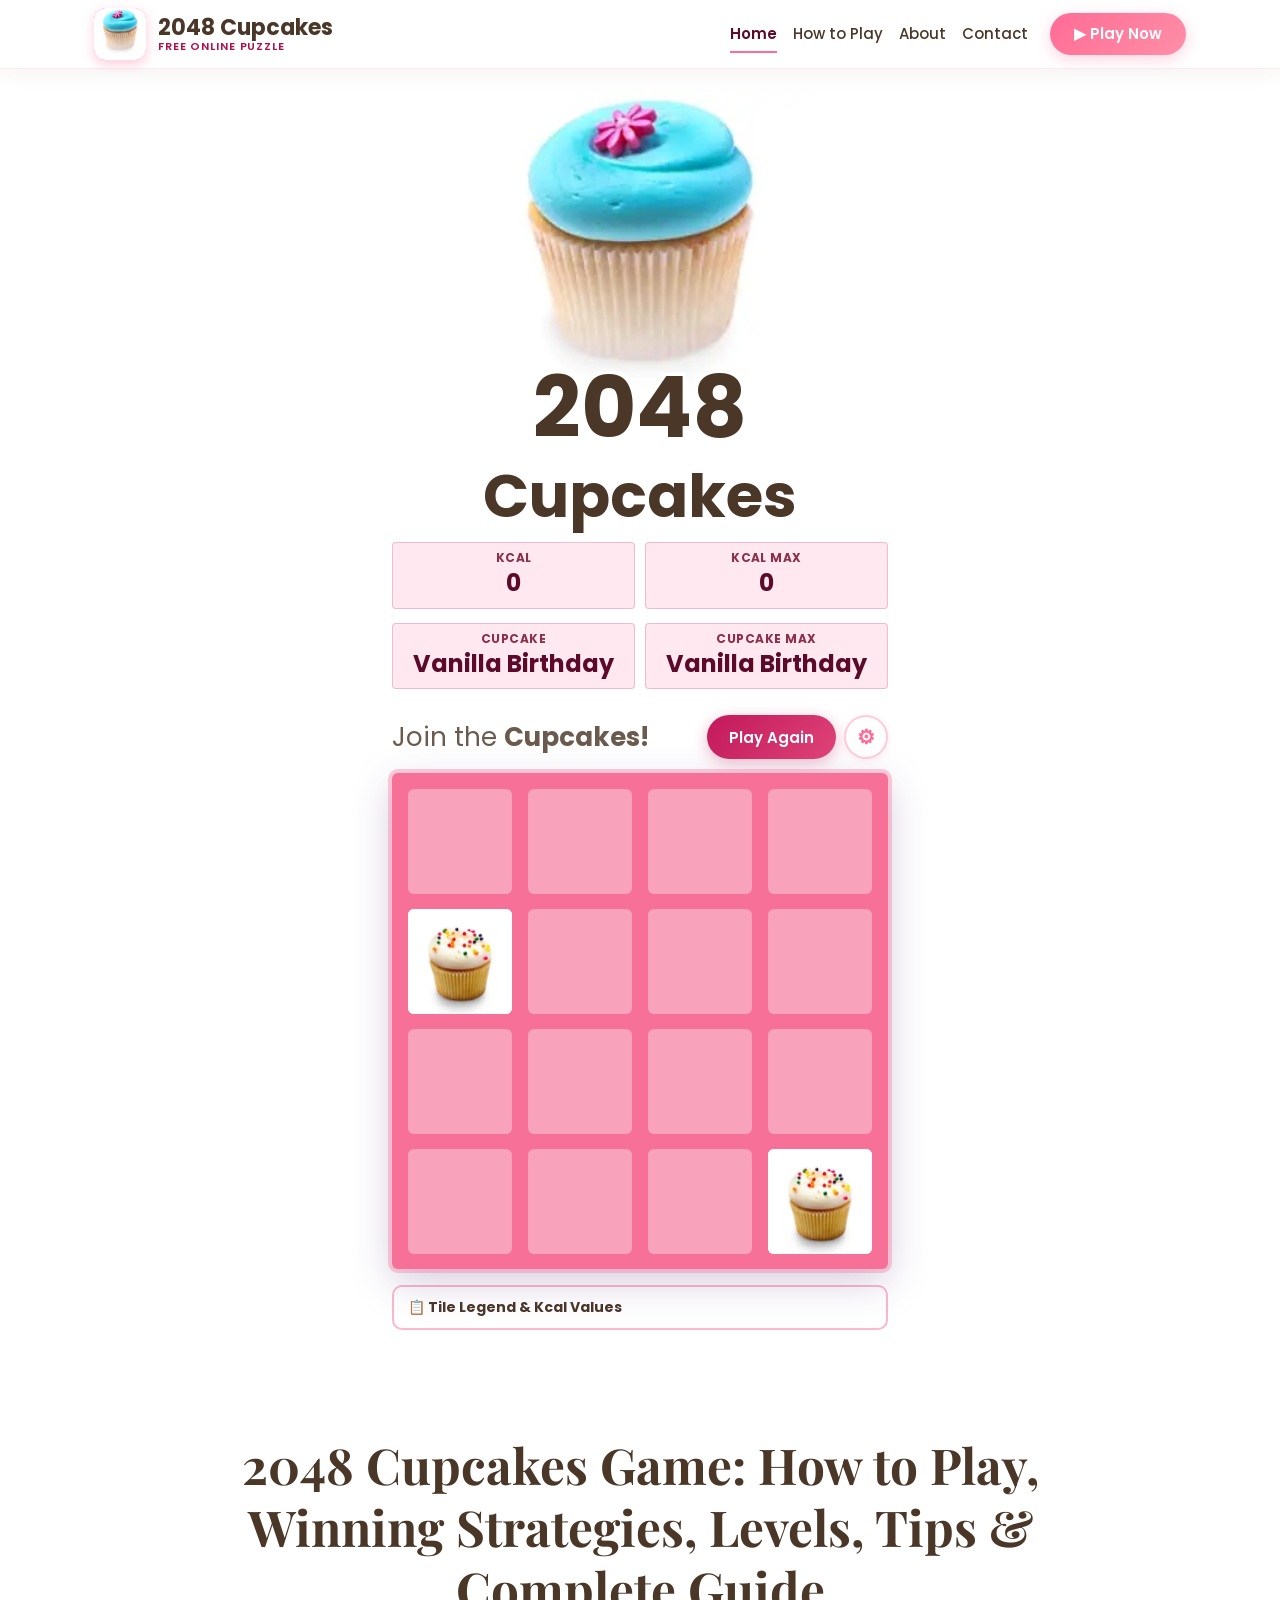
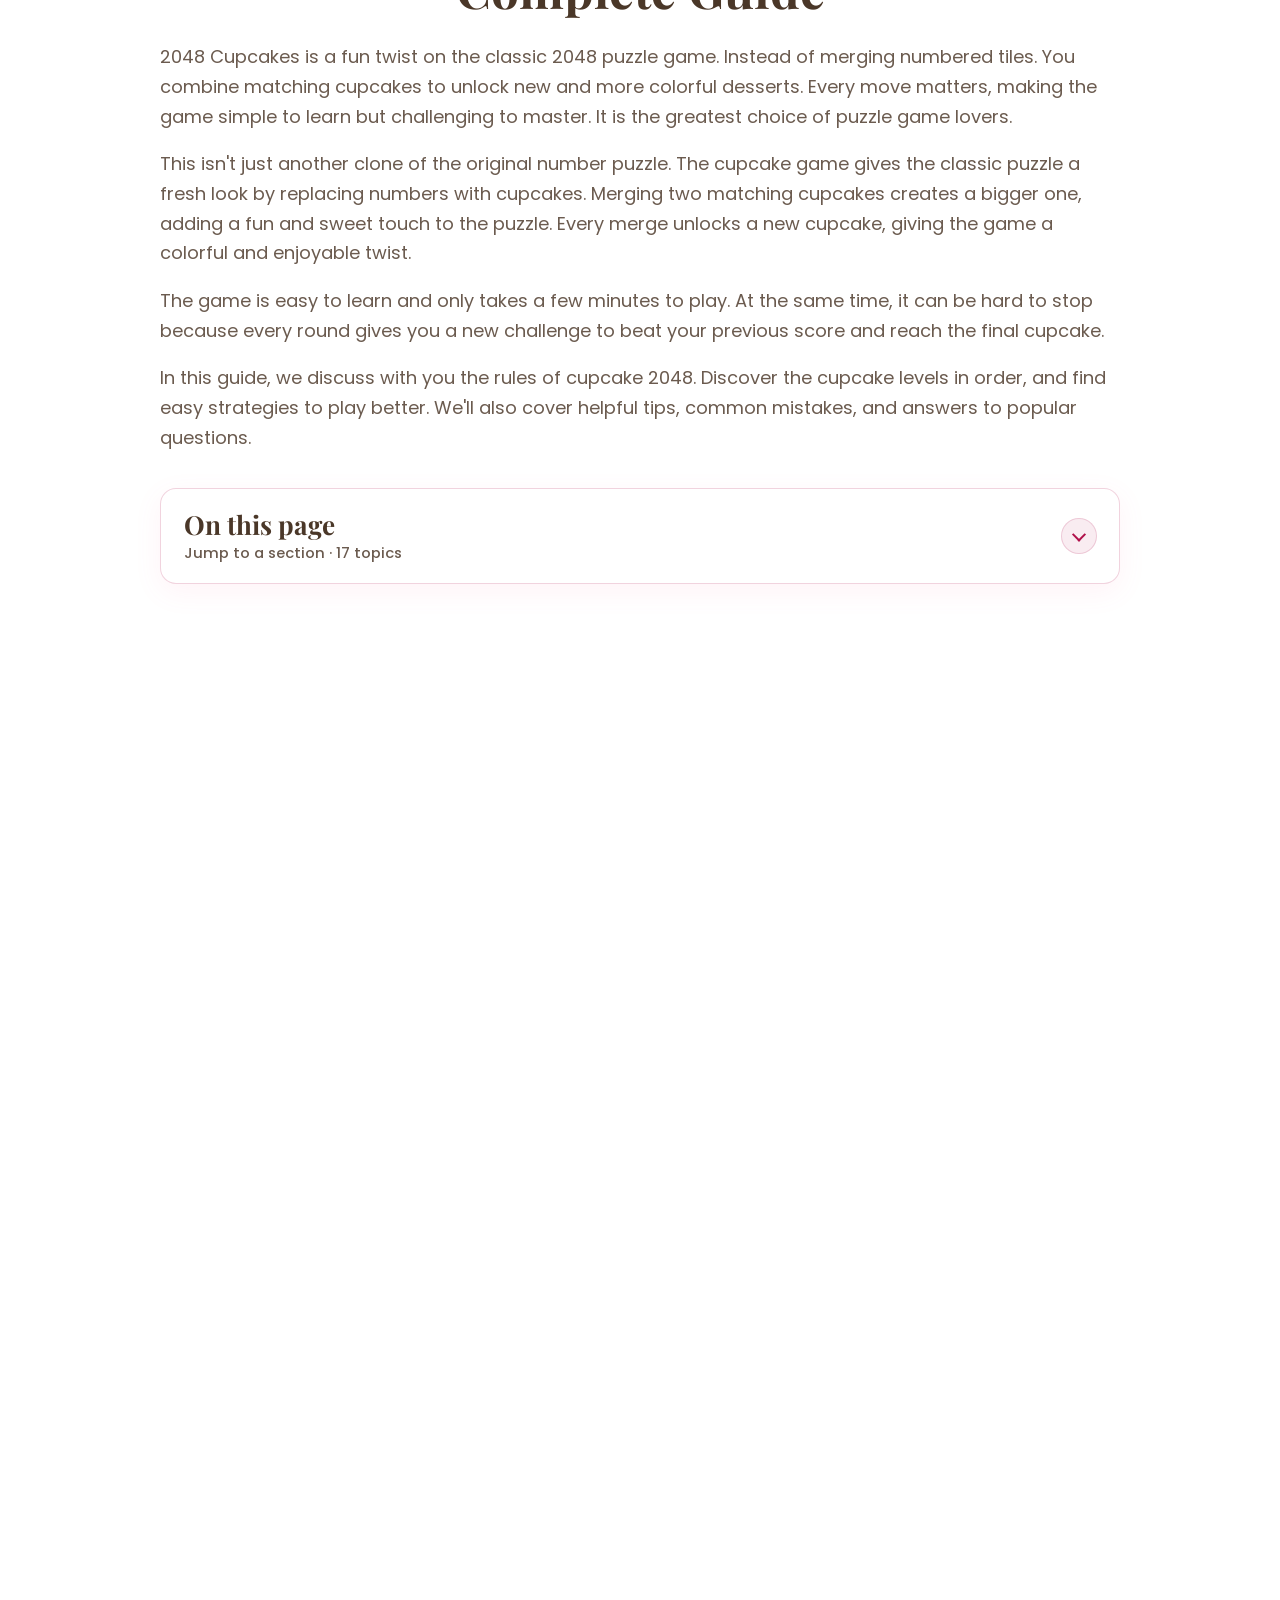
==== commit d0137cd6: "Improve mobile LCP/SI and lighten score boxes with readable contrast. Delay below-fold guide assets," ====
--- a/index.html
+++ b/index.html
@@ -30,20 +30,19 @@
   <link rel="icon" href="favicon-32.png" type="image/png" sizes="32x32">
   <link rel="apple-touch-icon" href="apple-touch-icon.png" sizes="180x180">
   <link rel="preload" as="image" href="style/img/bg.webp" type="image/webp" fetchpriority="high">
-  <link rel="preload" href="style/fonts/ClearSans-Regular-webfont.woff" as="font" type="font/woff" crossorigin>
 
   <style>
-  *,*::before,*::after{box-sizing:border-box}html{-webkit-text-size-adjust:100%}body{margin:0;padding:0;background:#fff;color:#4A3728;font-family:"Segoe UI",Roboto,"Helvetica Neue",Arial,sans-serif;font-size:16px;line-height:1.5}.site-body{padding-top:0!important;background:#fff!important;background-image:none!important}img{max-width:100%;height:auto}.skip-link{position:absolute;left:-9999px;width:1px;height:1px;overflow:hidden}.skip-link:focus{left:12px;top:12px;width:auto;height:auto;z-index:9999;padding:8px 12px;background:#b0104a;color:#fff}#site-header{position:sticky;top:0;z-index:1000;background:rgba(255,255,255,.92);border-bottom:1px solid rgba(176,16,74,.12);min-height:57px}.site-header__inner{max-width:1100px;margin:0 auto;padding:10px 16px;display:flex;align-items:center;justify-content:space-between;gap:12px}.site-logo{display:flex;align-items:center;gap:10px;text-decoration:none;color:#4A3728;min-width:0}.site-logo__icon img{width:40px;height:40px;border-radius:10px;display:block;object-fit:cover}.site-logo__text{font-weight:700;font-size:18px;line-height:1.15;white-space:nowrap}.site-logo__text small{display:block;font-size:10px;font-weight:600;color:#b0104a;letter-spacing:.08em;text-transform:uppercase}.site-nav-toggle{border:0;background:transparent;font-size:22px;padding:8px;cursor:pointer;color:#4A3728}.site-nav{display:none}.site-main{padding:8px 0 40px}.game-wrap .container{width:min(520px,100%);margin:0 auto;padding:0 12px}.game-hero-visual{text-align:center;position:relative}.game-hero-cupcake{display:block;margin:0 auto;width:min(280px,72vw);height:auto}.game-hero-visual .title{position:relative;margin:-40px 0 4px;z-index:2;font-size:clamp(48px,12vw,80px);font-weight:700;color:#4A3728;line-height:.95;text-align:center}.game-hero-visual .title small{font-size:.72em}.heading{width:100%;margin:4px 0 8px}.scores-container{display:flex!important;gap:2%}.score-container,.best-container,.score-points,.best-points{flex:1;position:relative;background:#c2185b;padding:26px 0 10px;font-size:clamp(18px,4.5vw,24px);line-height:1.2;font-weight:700;border-radius:4px;color:#fff;margin:6px 0;text-align:center;min-height:58px}.score-container:after,.best-container:after,.score-points:after,.best-points:after{position:absolute;width:100%;top:8px;left:0;text-transform:uppercase;font-size:12px;line-height:13px;text-align:center;color:#3c1b1a}.score-points:after{content:"Score"}.best-points:after{content:"Best"}.score-container:after{content:"Kcal"}.best-container:after{content:"Best Kcal"}.above-game{display:flex;align-items:center;justify-content:space-between;gap:10px;flex-wrap:wrap}.game-intro{margin:0;font-size:clamp(15px,3.5vw,22px)}.game-controls{display:flex;gap:8px}.restart-button,.settings-button{display:inline-flex;align-items:center;justify-content:center;min-height:44px;padding:0 18px;border:0;border-radius:25px;font-weight:600;cursor:pointer;font-family:inherit}.restart-button{background:linear-gradient(135deg,#c2185b,#e04578);color:#fff}.settings-button{background:#fff;color:#4A3728;border:1px solid rgba(176,16,74,.2)}.mobile-play-hint{text-align:center;color:#6B5B4F;font-size:13px;margin:8px 0}.game-container{position:relative;padding:15px;background:#f67098;border-radius:6px;margin-top:8px;width:500px;max-width:100%;height:500px;max-height:min(500px,100vw);box-sizing:border-box;touch-action:none;margin-left:auto;margin-right:auto}.grid-container{position:absolute;z-index:1}.grid-row{margin-bottom:15px}.grid-row:last-child{margin-bottom:0}.grid-row:after{content:"";display:block;clear:both}.grid-cell{width:106.25px;height:106.25px;margin-right:15px;float:left;border-radius:3px;background:rgba(255,255,255,.35)}.grid-cell:last-child{margin-right:0}.tile-container{position:absolute;z-index:2}.game-message{display:none}
+  *,*::before,*::after{box-sizing:border-box}html{-webkit-text-size-adjust:100%}body{margin:0;padding:0;background:#fff;color:#4A3728;font-family:"Segoe UI",Roboto,"Helvetica Neue",Arial,sans-serif;font-size:16px;line-height:1.5}.site-body{padding-top:0!important;background:#fff!important;background-image:none!important}img{max-width:100%;height:auto}.skip-link{position:absolute;left:-9999px;width:1px;height:1px;overflow:hidden}.skip-link:focus{left:12px;top:12px;width:auto;height:auto;z-index:9999;padding:8px 12px;background:#b0104a;color:#fff}#site-header{position:sticky;top:0;z-index:1000;background:rgba(255,255,255,.92);border-bottom:1px solid rgba(176,16,74,.12);min-height:57px}.site-header__inner{max-width:1100px;margin:0 auto;padding:10px 16px;display:flex;align-items:center;justify-content:space-between;gap:12px}.site-logo{display:flex;align-items:center;gap:10px;text-decoration:none;color:#4A3728;min-width:0}.site-logo__icon img{width:40px;height:40px;border-radius:10px;display:block;object-fit:cover}.site-logo__text{font-weight:700;font-size:18px;line-height:1.15;white-space:nowrap}.site-logo__text small{display:block;font-size:10px;font-weight:600;color:#b0104a;letter-spacing:.08em;text-transform:uppercase}.site-nav-toggle{border:0;background:transparent;font-size:22px;padding:8px;cursor:pointer;color:#4A3728}.site-nav{display:none}.site-main{padding:8px 0 40px}.game-wrap .container{width:min(520px,100%);margin:0 auto;padding:0 12px}.game-hero-visual{text-align:center;position:relative}.game-hero-cupcake{display:block;margin:0 auto;width:min(280px,72vw);height:auto}.game-hero-visual .title{position:relative;margin:-40px 0 4px;z-index:2;font-size:clamp(48px,12vw,80px);font-weight:700;color:#4A3728;line-height:.95;text-align:center}.game-hero-visual .title small{font-size:.72em}.heading{width:100%;margin:4px 0 8px}.scores-container{display:flex!important;gap:2%}.score-container,.best-container,.score-points,.best-points{flex:1;position:relative;background:#FFE8F0;padding:26px 0 10px;font-size:clamp(18px,4.5vw,24px);line-height:1.2;font-weight:700;border-radius:4px;color:#5c0a2a;margin:6px 0;text-align:center;min-height:58px;border:1px solid rgba(194,24,91,.22)}.score-container:after,.best-container:after,.score-points:after,.best-points:after{position:absolute;width:100%;top:8px;left:0;text-transform:uppercase;font-size:12px;line-height:13px;text-align:center;color:#8B2F4B}.score-points:after{content:"Score"}.best-points:after{content:"Best"}.score-container:after{content:"Kcal"}.best-container:after{content:"Best Kcal"}.above-game{display:flex;align-items:center;justify-content:space-between;gap:10px;flex-wrap:wrap}.game-intro{margin:0;font-size:clamp(15px,3.5vw,22px)}.game-controls{display:flex;gap:8px}.restart-button,.settings-button{display:inline-flex;align-items:center;justify-content:center;min-height:44px;padding:0 18px;border:0;border-radius:25px;font-weight:600;cursor:pointer;font-family:inherit}.restart-button{background:linear-gradient(135deg,#c2185b,#e04578);color:#fff}.settings-button{background:#fff;color:#4A3728;border:1px solid rgba(176,16,74,.2)}.mobile-play-hint{text-align:center;color:#6B5B4F;font-size:13px;margin:8px 0}.game-container{position:relative;padding:15px;background:#f67098;border-radius:6px;margin-top:8px;width:500px;max-width:100%;height:500px;max-height:min(500px,100vw);box-sizing:border-box;touch-action:none;margin-left:auto;margin-right:auto}.grid-container{position:absolute;z-index:1}.grid-row{margin-bottom:15px}.grid-row:last-child{margin-bottom:0}.grid-row:after{content:"";display:block;clear:both}.grid-cell{width:106.25px;height:106.25px;margin-right:15px;float:left;border-radius:3px;background:rgba(255,255,255,.35)}.grid-cell:last-child{margin-right:0}.tile-container{position:absolute;z-index:2}.game-message{display:none}
 @media (max-width:520px){.game-wrap .container{width:min(100%,360px);padding:0 8px}.game-container{width:min(100%,320px);height:auto;aspect-ratio:1/1;padding:10px;margin-top:8px}.grid-row{margin-bottom:10px}.grid-cell{width:auto;height:auto}.game-hero-cupcake{width:min(140px,36vw)}.game-hero-visual .title{margin-top:-24px;font-size:clamp(32px,10vw,48px)}}
 @media (max-width:768px){.site-nav-toggle{display:block}.site-nav{display:none}}
 @media (min-width:769px){.site-nav-toggle{display:none}.site-nav{display:flex;align-items:center;gap:16px;list-style:none;margin:0;padding:0}.site-nav a{color:#4A3728;text-decoration:none;font-weight:500;font-size:15px}}
   </style>
 
-  <link rel="preload" href="css/app.min.css?v=36" as="style" onload="this.onload=null;this.rel='stylesheet'">
-  <noscript><link rel="stylesheet" href="css/app.min.css?v=36"></noscript>
+  <link rel="preload" href="css/app.min.css?v=38" as="style" onload="this.onload=null;this.rel='stylesheet'">
+  <noscript><link rel="stylesheet" href="css/app.min.css?v=38"></noscript>
   <link rel="preload" href="style/fonts/clear-sans.css" as="style" onload="this.onload=null;this.rel='stylesheet'">
 
-  <script src="js/site-config.min.js?v=7"></script>
+  <script src="js/site-config.min.js?v=7" defer></script>
   <script>
     // LiteSpeed-style delayed CSS / fonts (after first paint)
     (function () {
@@ -58,8 +57,8 @@
       function bootExtras() {
         if (booted) return;
         booted = true;
-        loadStyle("css/extras.min.css?v=37");
-        loadStyle("css/content.min.css?v=37");
+        loadStyle("css/extras.min.css?v=38");
+        loadStyle("css/content.min.css?v=38");
         if (!document.querySelector("link[data-gfonts]")) {
           var f = document.createElement("link");
           f.rel = "stylesheet";
@@ -95,14 +94,15 @@
           loadContentUi();
         }
       }
-      // Homepage content below the game — load ASAP (not only after deep scroll)
-      if (document.readyState === "loading") {
-        document.addEventListener("DOMContentLoaded", function () { setTimeout(bootExtras, 200); });
-      } else {
-        setTimeout(bootExtras, 200);
-      }
+      // Below-fold guide/CSS: after first paint settles (mobile SI/LCP), or on scroll/tap
+      function scheduleGuide() {
+        if ("requestIdleCallback" in window) requestIdleCallback(bootExtras, { timeout: 5500 });
+        else setTimeout(bootExtras, 4500);
+      }
+      if (document.readyState === "complete") scheduleGuide();
+      else window.addEventListener("load", scheduleGuide);
       window.addEventListener("scroll", function onScroll() {
-        if ((window.pageYOffset || 0) > 40) {
+        if ((window.pageYOffset || 0) > 280) {
           window.removeEventListener("scroll", onScroll);
           bootExtras();
         }
@@ -195,7 +195,9 @@
   }
   </script>
   <script>
+    document.addEventListener("DOMContentLoaded", function () {
     if (window.SiteConfig) SiteConfig.applySeoMeta({ pagePath: "", image: "style/img/2048.jpg" });
+  });
   </script>
 </head>
 <body class="site-body" data-page="home">
@@ -319,7 +321,7 @@
       function loadExtras() {
         if (extras) return;
         extras = true;
-        inject("js/game-extras.min.js?v=36", "data-game-extras");
+        inject("js/game-extras.min.js?v=38", "data-game-extras");
       }
       function loadCore(thenExtras) {
         if (core) {
@@ -327,7 +329,7 @@
           return;
         }
         core = true;
-        inject("js/game-core.min.js?v=36", "data-game-core", function () {
+        inject("js/game-core.min.js?v=38", "data-game-core", function () {
           if (thenExtras) loadExtras();
         });
       }
@@ -341,9 +343,12 @@
         window.addEventListener(ev, onGesture, { once: true, passive: true, capture: true });
       });
       window.addEventListener("load", function () {
-        // Paint tiles without waiting for tap; keep audio/extras gated on gesture
-        if ("requestIdleCallback" in window) requestIdleCallback(function () { loadCore(false); }, { timeout: 1500 });
-        else setTimeout(function () { loadCore(false); }, 800);
+        // Late fallback for keyboard-only users (after Lighthouse SI window)
+        setTimeout(function () {
+          window.addEventListener("keydown", onGesture, { once: true, passive: true });
+          if ("requestIdleCallback" in window) requestIdleCallback(function () { loadCore(false); }, { timeout: 8000 });
+          else setTimeout(function () { loadCore(false); }, 7000);
+        }, 3000);
       });
     })();
   </script>
--- a/css/app.min.css
+++ b/css/app.min.css
@@ -1 +1 @@
-html,body{margin:0;padding:0;background-color:#fff;color:#4d2523;font-family:"Clear Sans","Helvetica Neue",Arial,sans-serif;font-size:18px}body{padding:80px 0;background-image:none;background-position:top center;background-repeat:no-repeat}.heading:after{content:"";display:block;clear:both}h1.title,p.title{font-size:80px;font-weight:bold;margin:0;display:block;text-align:center}h1.title small,p.title small{font-size:60px}.title-container{position:relative;display:inline-block;padding-bottom:10px}@-webkit-keyframes move-up{0%{top:25px;opacity:1}100%{top:-50px;opacity:0}}@-moz-keyframes move-up{0%{top:25px;opacity:1}100%{top:-50px;opacity:0}}@keyframes move-up{0%{top:25px;opacity:1}100%{top:-50px;opacity:0}}.scores-container,.scores-points{text-align:right}.score-container,.best-container,.score-points,.best-points{overflow:hidden;position:relative;display:inline-block;background:#c2185b;padding:15px 0px;font-size:19px;text-transform:capitalize;height:19px;line-height:41px;font-weight:bold;border-radius:3px;color:#fff;margin-top:8px;margin-bottom:16px;text-align:center;width:49%;float:left}.score-container:after,.best-container:after,.score-points:after,.best-points:after{position:absolute;width:100%;top:10px;left:0;text-transform:uppercase;font-size:13px;line-height:13px;text-align:center;color:#3c1b1a}.score-container .score-addition,.best-container .score-addition,.score-points .score-addition,.best-points .score-addition{position:absolute;width:100%;text-align:center;color:red;font-size:19px;line-height:19px;font-weight:bold;color:rgba(77,37,35,0.9);z-index:100;-webkit-animation:move-up 600ms ease-in;-moz-animation:move-up 600ms ease-in;animation:move-up 600ms ease-in;-webkit-animation-fill-mode:both;-moz-animation-fill-mode:both;animation-fill-mode:both}.best-container{float:right}.best-points{float:right}.score-container:after{content:"Cupcake"}.score-points:after{content:"Kcal"}.best-container:after{content:"Cupcake Max"}.best-points:after{content:"Kcal Max"}p{margin-top:0;margin-bottom:10px;line-height:1.65}a{color:#4d2523;font-weight:bold;text-decoration:underline;cursor:pointer}strong.important{text-transform:uppercase}hr{border:none;border-bottom:1px solid #fbb8cc;margin-top:20px;margin-bottom:30px}.container{width:500px;margin:0 auto}@-webkit-keyframes fade-in{0%{opacity:0}100%{opacity:1}}@-moz-keyframes fade-in{0%{opacity:0}100%{opacity:1}}@keyframes fade-in{0%{opacity:0}100%{opacity:1}}.game-container{margin-top:11px;position:relative;padding:15px;cursor:default;-webkit-touch-callout:none;-ms-touch-callout:none;-webkit-user-select:none;-moz-user-select:none;-ms-user-select:none;-ms-touch-action:none;touch-action:none;background:#f67098;border-radius:6px;width:500px;height:500px;-webkit-box-sizing:border-box;-moz-box-sizing:border-box;box-sizing:border-box}.game-container .game-message{display:none;position:absolute;top:0;right:0;bottom:0;left:0;background:rgba(255,255,255,0.7);z-index:100;text-align:center;-webkit-animation:fade-in 800ms ease 1200ms;-moz-animation:fade-in 800ms ease 1200ms;animation:fade-in 800ms ease 1200ms;-webkit-animation-fill-mode:both;-moz-animation-fill-mode:both;animation-fill-mode:both}.game-container .game-message p{font-size:60px;font-weight:bold;height:60px;line-height:60px;margin-top:222px}.game-container .game-message .lower{display:block;margin-top:59px}.game-container .game-message a,.game-container .game-message button.keep-playing-button,.game-container .game-message button.retry-button{display:inline-block;background:#f888a9;border-radius:3px;padding:0 20px;text-decoration:none;color:#3c1b1a;height:40px;line-height:42px;margin-left:9px;border:none;font:inherit;cursor:pointer}.game-container .game-message a.keep-playing-button,.game-container .game-message button.keep-playing-button{display:none}.game-container .game-message .score-sharing{display:inline-block;vertical-align:middle;margin-left:10px}.game-container .game-message.game-won{background:rgba(88,46,116,0.5);color:white}.game-container .game-message.game-won a.keep-playing-button,.game-container .game-message.game-won button.keep-playing-button{display:inline-block}.game-container .game-message.game-won,.game-container .game-message.game-over{display:block}.grid-container{position:absolute;z-index:1}.grid-row{margin-bottom:15px}.grid-row:last-child{margin-bottom:0}.grid-row:after{content:"";display:block;clear:both}.grid-cell{width:106.25px;height:106.25px;margin-right:15px;float:left;border-radius:3px;background:rgba(255,255,255,0.35)}.grid-cell:last-child{margin-right:0}.tile-container{position:absolute;z-index:2}.tile,.tile .tile-inner{width:107px;height:107px;line-height:116.25px}.tile.tile-position-1-1{-webkit-transform:translate(0px,0px);-moz-transform:translate(0px,0px);transform:translate(0px,0px)}.tile.tile-position-1-2{-webkit-transform:translate(0px,121px);-moz-transform:translate(0px,121px);transform:translate(0px,121px)}.tile.tile-position-1-3{-webkit-transform:translate(0px,242px);-moz-transform:translate(0px,242px);transform:translate(0px,242px)}.tile.tile-position-1-4{-webkit-transform:translate(0px,363px);-moz-transform:translate(0px,363px);transform:translate(0px,363px)}.tile.tile-position-2-1{-webkit-transform:translate(121px,0px);-moz-transform:translate(121px,0px);transform:translate(121px,0px)}.tile.tile-position-2-2{-webkit-transform:translate(121px,121px);-moz-transform:translate(121px,121px);transform:translate(121px,121px)}.tile.tile-position-2-3{-webkit-transform:translate(121px,242px);-moz-transform:translate(121px,242px);transform:translate(121px,242px)}.tile.tile-position-2-4{-webkit-transform:translate(121px,363px);-moz-transform:translate(121px,363px);transform:translate(121px,363px)}.tile.tile-position-3-1{-webkit-transform:translate(242px,0px);-moz-transform:translate(242px,0px);transform:translate(242px,0px)}.tile.tile-position-3-2{-webkit-transform:translate(242px,121px);-moz-transform:translate(242px,121px);transform:translate(242px,121px)}.tile.tile-position-3-3{-webkit-transform:translate(242px,242px);-moz-transform:translate(242px,242px);transform:translate(242px,242px)}.tile.tile-position-3-4{-webkit-transform:translate(242px,363px);-moz-transform:translate(242px,363px);transform:translate(242px,363px)}.tile.tile-position-4-1{-webkit-transform:translate(363px,0px);-moz-transform:translate(363px,0px);transform:translate(363px,0px)}.tile.tile-position-4-2{-webkit-transform:translate(363px,121px);-moz-transform:translate(363px,121px);transform:translate(363px,121px)}.tile.tile-position-4-3{-webkit-transform:translate(363px,242px);-moz-transform:translate(363px,242px);transform:translate(363px,242px)}.tile.tile-position-4-4{-webkit-transform:translate(363px,363px);-moz-transform:translate(363px,363px);transform:translate(363px,363px)}.tile{position:absolute;-webkit-transition:100ms ease-in-out;-moz-transition:100ms ease-in-out;transition:100ms ease-in-out;-webkit-transition-property:-webkit-transform;-moz-transition-property:-moz-transform;transition-property:transform}.tile .tile-inner{border-radius:3px;background:white;text-align:center;font-weight:bold;z-index:10;font-size:55px}.tile .tile-inner img{width:100%;height:100%}.tile.tile-2 .tile-inner{background:white;box-shadow:0 0 30px 10px rgba(0,0,255,0),inset 0 0 0 1px rgba(255,255,255,0)}.tile.tile-4 .tile-inner{background:#eeeaf1;box-shadow:0 0 30px 10px rgba(0,0,255,0),inset 0 0 0 1px rgba(255,255,255,0)}.tile.tile-8 .tile-inner{color:white;background:#ddd5e3;box-shadow:0 0 30px 10px rgba(0,0,255,0),inset 0 0 0 1px rgba(255,255,255,0)}.tile.tile-16 .tile-inner{color:white;background:#ccc0d5;box-shadow:0 0 30px 10px rgba(0,0,255,0),inset 0 0 0 1px rgba(255,255,255,0)}.tile.tile-32 .tile-inner{color:white;background:#bcabc7;box-shadow:0 0 30px 10px rgba(0,0,255,0.07937),inset 0 0 0 1px rgba(255,255,255,0.04762)}.tile.tile-64 .tile-inner{color:white;background:#ab96b9;box-shadow:0 0 30px 10px rgba(0,0,255,0.15873),inset 0 0 0 1px rgba(255,255,255,0.09524)}.tile.tile-128 .tile-inner{color:white;background:#9a81ab;box-shadow:0 0 30px 10px rgba(0,0,255,0.2381),inset 0 0 0 1px rgba(255,255,255,0.14286);font-size:45px}@media screen and (max-width:520px){.tile.tile-128 .tile-inner{font-size:25px}}.tile.tile-256 .tile-inner{color:white;background:#8a6c9d;box-shadow:0 0 30px 10px rgba(0,0,255,0.31746),inset 0 0 0 1px rgba(255,255,255,0.19048);font-size:45px}@media screen and (max-width:520px){.tile.tile-256 .tile-inner{font-size:25px}}.tile.tile-512 .tile-inner{color:white;background:#79578f;box-shadow:0 0 30px 10px rgba(0,0,255,0.39683),inset 0 0 0 1px rgba(255,255,255,0.2381);font-size:45px}@media screen and (max-width:520px){.tile.tile-512 .tile-inner{font-size:25px}}.tile.tile-1024 .tile-inner{color:white;background:#684281;box-shadow:0 0 30px 10px rgba(0,0,255,0.47619),inset 0 0 0 1px rgba(255,255,255,0.28571);font-size:35px}@media screen and (max-width:520px){.tile.tile-1024 .tile-inner{font-size:15px}}.tile.tile-2048 .tile-inner{color:white;background:#582e74;box-shadow:0 0 30px 10px rgba(0,0,255,0.55556),inset 0 0 0 1px rgba(255,255,255,0.33333);font-size:35px}@media screen and (max-width:520px){.tile.tile-2048 .tile-inner{font-size:15px}}.tile.tile-super .tile-inner{color:white;background:#343236;font-size:30px}@media screen and (max-width:520px){.tile.tile-super .tile-inner{font-size:10px}}@-webkit-keyframes appear{0%{opacity:0;-webkit-transform:scale(0);-moz-transform:scale(0);transform:scale(0)}100%{opacity:1;-webkit-transform:scale(1);-moz-transform:scale(1);transform:scale(1)}}@-moz-keyframes appear{0%{opacity:0;-webkit-transform:scale(0);-moz-transform:scale(0);transform:scale(0)}100%{opacity:1;-webkit-transform:scale(1);-moz-transform:scale(1);transform:scale(1)}}@keyframes appear{0%{opacity:0;-webkit-transform:scale(0);-moz-transform:scale(0);transform:scale(0)}100%{opacity:1;-webkit-transform:scale(1);-moz-transform:scale(1);transform:scale(1)}}.tile-new .tile-inner{-webkit-animation:appear 200ms ease 100ms;-moz-animation:appear 200ms ease 100ms;animation:appear 200ms ease 100ms;-webkit-animation-fill-mode:backwards;-moz-animation-fill-mode:backwards;animation-fill-mode:backwards}@-webkit-keyframes pop{0%{-webkit-transform:scale(0);-moz-transform:scale(0);transform:scale(0)}50%{-webkit-transform:scale(1.2);-moz-transform:scale(1.2);transform:scale(1.2)}100%{-webkit-transform:scale(1);-moz-transform:scale(1);transform:scale(1)}}@-moz-keyframes pop{0%{-webkit-transform:scale(0);-moz-transform:scale(0);transform:scale(0)}50%{-webkit-transform:scale(1.2);-moz-transform:scale(1.2);transform:scale(1.2)}100%{-webkit-transform:scale(1);-moz-transform:scale(1);transform:scale(1)}}@keyframes pop{0%{-webkit-transform:scale(0);-moz-transform:scale(0);transform:scale(0)}50%{-webkit-transform:scale(1.2);-moz-transform:scale(1.2);transform:scale(1.2)}100%{-webkit-transform:scale(1);-moz-transform:scale(1);transform:scale(1)}}.tile-merged .tile-inner{z-index:20;-webkit-animation:pop 200ms ease 100ms;-moz-animation:pop 200ms ease 100ms;animation:pop 200ms ease 100ms;-webkit-animation-fill-mode:backwards;-moz-animation-fill-mode:backwards;animation-fill-mode:backwards}.above-game:after{content:"";display:block;clear:both}.game-intro{float:left;font-size:25px;line-height:42px;margin-bottom:0;margin-top:5px}.restart-button{display:inline-block;background:#f888a9;border-radius:3px;padding:0 20px;text-decoration:none;color:#3c1b1a;height:40px;line-height:42px;display:block;text-align:center;float:right}.game-explanation{margin-top:50px}@media screen and (max-width:520px){html,body{font-size:15px}body{margin:20px 0;padding:0 20px}h1.title,p.title{font-size:27px;margin-top:15px}h1.title small,p.title small{font-size:27px}.container{width:280px;margin:0 auto}.score-container,.best-container,.score-points,.best-points{margin-top:0;padding:15px 0px;min-width:40px}.heading{margin-bottom:10px}.game-intro{width:55%;display:block;box-sizing:border-box;line-height:1.65;font-size:16px;margin-top:10px}.restart-button,.retry-button{width:42%;padding:0;display:block;box-sizing:border-box;margin-top:2px}.game-container{margin-top:17px;position:relative;padding:10px;cursor:default;-webkit-touch-callout:none;-ms-touch-callout:none;-webkit-user-select:none;-moz-user-select:none;-ms-user-select:none;-ms-touch-action:none;touch-action:none;background:#f67098;border-radius:6px;width:280px;height:280px;-webkit-box-sizing:border-box;-moz-box-sizing:border-box;box-sizing:border-box}.game-container .game-message{display:none;position:absolute;top:0;right:0;bottom:0;left:0;background:rgba(255,255,255,0.7);z-index:100;text-align:center;-webkit-animation:fade-in 800ms ease 1200ms;-moz-animation:fade-in 800ms ease 1200ms;animation:fade-in 800ms ease 1200ms;-webkit-animation-fill-mode:both;-moz-animation-fill-mode:both;animation-fill-mode:both}.game-container .game-message p{font-size:60px;font-weight:bold;height:60px;line-height:60px;margin-top:222px}.game-container .game-message .lower{display:block;margin-top:59px}.game-container .game-message a,.game-container .game-message button.keep-playing-button,.game-container .game-message button.retry-button{display:inline-block;background:#f888a9;border-radius:3px;padding:0 20px;text-decoration:none;color:#3c1b1a;height:40px;line-height:42px;margin-left:9px;border:none;font:inherit;cursor:pointer}.game-container .game-message a.keep-playing-button,.game-container .game-message button.keep-playing-button{display:none}.game-container .game-message .score-sharing{display:inline-block;vertical-align:middle;margin-left:10px}.game-container .game-message.game-won{background:rgba(88,46,116,0.5);color:white}.game-container .game-message.game-won a.keep-playing-button,.game-container .game-message.game-won button.keep-playing-button{display:inline-block}.game-container .game-message.game-won,.game-container .game-message.game-over{display:block}.grid-container{position:absolute;z-index:1}.grid-row{margin-bottom:10px}.grid-row:last-child{margin-bottom:0}.grid-row:after{content:"";display:block;clear:both}.grid-cell{width:57.5px;height:57.5px;margin-right:10px;float:left;border-radius:3px;background:rgba(255,255,255,0.35)}.grid-cell:last-child{margin-right:0}.tile-container{position:absolute;z-index:2}.tile,.tile .tile-inner{width:58px;height:58px;line-height:67.5px}.tile.tile-position-1-1{-webkit-transform:translate(0px,0px);-moz-transform:translate(0px,0px);transform:translate(0px,0px)}.tile.tile-position-1-2{-webkit-transform:translate(0px,67px);-moz-transform:translate(0px,67px);transform:translate(0px,67px)}.tile.tile-position-1-3{-webkit-transform:translate(0px,135px);-moz-transform:translate(0px,135px);transform:translate(0px,135px)}.tile.tile-position-1-4{-webkit-transform:translate(0px,202px);-moz-transform:translate(0px,202px);transform:translate(0px,202px)}.tile.tile-position-2-1{-webkit-transform:translate(67px,0px);-moz-transform:translate(67px,0px);transform:translate(67px,0px)}.tile.tile-position-2-2{-webkit-transform:translate(67px,67px);-moz-transform:translate(67px,67px);transform:translate(67px,67px)}.tile.tile-position-2-3{-webkit-transform:translate(67px,135px);-moz-transform:translate(67px,135px);transform:translate(67px,135px)}.tile.tile-position-2-4{-webkit-transform:translate(67px,202px);-moz-transform:translate(67px,202px);transform:translate(67px,202px)}.tile.tile-position-3-1{-webkit-transform:translate(135px,0px);-moz-transform:translate(135px,0px);transform:translate(135px,0px)}.tile.tile-position-3-2{-webkit-transform:translate(135px,67px);-moz-transform:translate(135px,67px);transform:translate(135px,67px)}.tile.tile-position-3-3{-webkit-transform:translate(135px,135px);-moz-transform:translate(135px,135px);transform:translate(135px,135px)}.tile.tile-position-3-4{-webkit-transform:translate(135px,202px);-moz-transform:translate(135px,202px);transform:translate(135px,202px)}.tile.tile-position-4-1{-webkit-transform:translate(202px,0px);-moz-transform:translate(202px,0px);transform:translate(202px,0px)}.tile.tile-position-4-2{-webkit-transform:translate(202px,67px);-moz-transform:translate(202px,67px);transform:translate(202px,67px)}.tile.tile-position-4-3{-webkit-transform:translate(202px,135px);-moz-transform:translate(202px,135px);transform:translate(202px,135px)}.tile.tile-position-4-4{-webkit-transform:translate(202px,202px);-moz-transform:translate(202px,202px);transform:translate(202px,202px)}.tile .tile-inner{font-size:35px}.game-message p{font-size:30px !important;height:30px !important;line-height:30px !important;margin-top:90px !important}.game-message .lower{margin-top:30px !important}.game-message.game-won .score-sharing{margin-top:10px}}.legend-row{padding:10px 5px}.legend-row:after{content:"";display:block;clear:both}.legend-row p{margin-left:93.33333px;margin-top:23.33333px;text-transform:capitalize}.legend-grid{position:relative;padding:7.5px;cursor:default;-webkit-touch-callout:none;-ms-touch-callout:none;-webkit-user-select:none;-moz-user-select:none;-ms-user-select:none;-ms-touch-action:none;touch-action:none;background:#f67098;border-radius:4px;width:73px;height:73px;-webkit-box-sizing:border-box;-moz-box-sizing:border-box;box-sizing:border-box;float:left}.legend-cell{width:57.5px;height:57.5px;margin-right:7.5px;float:left;border-radius:3px;background:rgba(255,255,255,0.35)}.legend-cell img{width:100%;height:100%}.cell-2{background:white;box-shadow:0 0 30px 5px rgba(0,0,255,0),inset 0 0 0 1px rgba(255,255,255,0)}.cell-4{background:#eeeaf1;box-shadow:0 0 30px 5px rgba(0,0,255,0),inset 0 0 0 1px rgba(255,255,255,0)}.cell-8{color:white;background:#ddd5e3;box-shadow:0 0 30px 5px rgba(0,0,255,0),inset 0 0 0 1px rgba(255,255,255,0)}.cell-16{color:white;background:#ccc0d5;box-shadow:0 0 30px 5px rgba(0,0,255,0),inset 0 0 0 1px rgba(255,255,255,0)}.cell-32{color:white;background:#bcabc7;box-shadow:0 0 30px 5px rgba(0,0,255,0.07937),inset 0 0 0 1px rgba(255,255,255,0.04762)}.cell-64{color:white;background:#ab96b9;box-shadow:0 0 30px 5px rgba(0,0,255,0.15873),inset 0 0 0 1px rgba(255,255,255,0.09524)}.cell-128{color:white;background:#9a81ab;box-shadow:0 0 30px 5px rgba(0,0,255,0.2381),inset 0 0 0 1px rgba(255,255,255,0.14286)}.cell-256{color:white;background:#8a6c9d;box-shadow:0 0 30px 5px rgba(0,0,255,0.31746),inset 0 0 0 1px rgba(255,255,255,0.19048)}.cell-512{color:white;background:#79578f;box-shadow:0 0 30px 5px rgba(0,0,255,0.39683),inset 0 0 0 1px rgba(255,255,255,0.2381)}.cell-1024{color:white;background:#684281;box-shadow:0 0 30px 5px rgba(0,0,255,0.47619),inset 0 0 0 1px rgba(255,255,255,0.28571)}.cell-2048{color:white;background:#582e74;box-shadow:0 0 30px 5px rgba(0,0,255,0.55556),inset 0 0 0 1px rgba(255,255,255,0.33333)}.cell-4096{color:white;background:#582e74;box-shadow:0 0 30px 5px rgba(0,0,255,0.6),inset 0 0 0 1px rgba(255,255,255,0.38)}.cell-8192{color:white;background:#582e74;box-shadow:0 0 30px 5px rgba(0,0,255,0.7),inset 0 0 0 1px rgba(255,255,255,0.43)}.repo-link{margin-top:40px;margin-right:20px;text-align:right}:root{--primary:#FF6B95;--primary-light:#FF8FA8;--secondary:#FFB3C6;--secondary-light:#FFD6E0;--accent:#FF8C69;--bg:#FFFFFF;--text-heading:#4A3728;--text-body:#6B5B4F}*,*::before,*::after{box-sizing:border-box}html{scroll-padding-top:72px;-webkit-text-size-adjust:100%;text-size-adjust:100%}#game,.guide-section[id],.site-main--page{scroll-margin-top:72px}.skip-link{position:absolute;left:-9999px;top:0;z-index:10000;padding:12px 18px;background:#FF6B95;color:#fff;font-weight:600;text-decoration:none;border-radius:0 0 8px 0}.skip-link:focus{left:0}.table-scroll{width:100%;overflow-x:auto;-webkit-overflow-scrolling:touch;margin:1rem 0}.site-body{margin:0;min-height:100vh;display:flex;flex-direction:column;font-family:"Poppins","Clear Sans","Helvetica Neue",Arial,sans-serif;font-size:18px;color:var(--text-body);background:var(--bg) !important;padding:0 !important}.site-body h1,.site-body h2,.site-body h3,.page-content h1,.page-content h2,.page-content h3{font-family:"Playfair Display",Georgia,serif;color:var(--text-heading)}body.site-body{padding:0 !important;margin:0 !important;background-image:none !important;background-color:#fff !important;width:100%;overflow-x:hidden}body.site-body .container{width:min(520px,calc(100vw - 20px)) !important;max-width:520px !important;margin-left:auto !important;margin-right:auto !important;float:none !important;box-sizing:border-box}.site-header{width:100%;position:sticky;top:0;z-index:1000;background:rgba(255,255,255,0.85);backdrop-filter:blur(12px);-webkit-backdrop-filter:blur(12px);border-bottom:1px solid rgba(255,107,149,0.1);box-shadow:none}.site-header__inner{max-width:1140px;width:100%;margin:0 auto;padding:0 clamp(12px,3vw,24px);display:flex;align-items:center;justify-content:space-between;height:clamp(56px,10vw,68px);position:relative}.site-logo{display:flex;align-items:center;gap:clamp(8px,2vw,12px);text-decoration:none;color:var(--text-heading);min-width:0;flex:1}.site-logo__icon{width:clamp(40px,9.5vw,50px);height:clamp(40px,9.5vw,50px);background:linear-gradient(135deg,var(--primary),var(--primary-light));border-radius:12px;display:flex;align-items:center;justify-content:center;font-size:clamp(20px,5vw,26px);box-shadow:0 4px 12px rgba(255,107,149,0.35);flex-shrink:0;transition:transform 0.3s ease;overflow:hidden}.site-logo__icon img{width:100%;height:100%;object-fit:cover;display:block}.site-logo:hover .site-logo__icon{transform:scale(1.05)}.site-footer__brand .site-logo{flex:none;margin-bottom:14px}.site-logo__text{font-weight:bold;font-size:clamp(16px,4.2vw,22px);line-height:1.15;white-space:nowrap;overflow:hidden;text-overflow:ellipsis}.site-logo__text small{display:block;font-size:clamp(9px,2.2vw,11px);font-weight:600;color:#b0104a;letter-spacing:0.08em;text-transform:uppercase}.site-nav-backdrop{display:none}.site-nav{display:flex;align-items:center;gap:16px;list-style:none;margin:0;padding:0}.site-nav li{list-style:none;margin:0;padding:0}.site-nav a{position:relative;padding:8px 0;text-decoration:none;color:#4A3728;font-weight:500;font-size:clamp(14px,3.5vw,15px);border-radius:0;background:transparent;transition:color 0.2s ease;display:block}.site-nav a::after{content:"";position:absolute;width:0;height:2px;bottom:0;left:0;background:#FF6B95;transition:width 0.3s ease}.site-nav a:hover,.site-nav a.is-active,.site-nav a.active{background:transparent;color:#5c0a2a;font-weight:600}.site-nav a:hover::after,.site-nav a.is-active::after,.site-nav a.active::after{width:100%}.site-nav__cta{background:linear-gradient(135deg,#FF6B95 0%,#FF8FA8 100%) !important;color:#fff !important;border:none;padding:10px 24px !important;border-radius:25px !important;font-weight:600 !important;margin-left:6px;box-shadow:0 4px 15px rgba(255,107,149,0.3);transition:transform 0.3s ease,box-shadow 0.3s ease}.site-nav__cta::after{display:none !important}.site-nav__cta:hover,.site-nav__cta.is-active,.site-nav__cta.active{transform:translateY(-2px);box-shadow:0 8px 25px rgba(255,107,149,0.4);background:linear-gradient(135deg,#FF6B95 0%,#FF8FA8 100%) !important;color:#fff !important;font-weight:600 !important}.site-nav-toggle{display:none;background:#fff;border:2px solid var(--primary);border-radius:8px;padding:8px 12px;cursor:pointer;font-size:20px;color:var(--text-heading);flex-shrink:0;margin-left:8px;line-height:1}body.nav-open{overflow:hidden}.site-main{flex:1;width:100%;display:flex;flex-direction:column;align-items:center}.game-wrap{display:flex;justify-content:center;align-items:center;flex-direction:column;width:100%;max-width:100vw;padding:0 clamp(10px,3vw,16px) clamp(16px,4vw,24px);background:#fff !important;position:relative;box-sizing:border-box;margin:0 auto}.game-hero-visual{position:relative;width:100%;margin:clamp(8px,2vw,12px) auto 0;text-align:center;padding-top:0;background:#fff}.game-wrap .container{width:min(520px,calc(100vw - 20px)) !important;max-width:520px !important;margin:0 auto !important;display:flex;flex-direction:column;align-items:center;box-sizing:border-box}.site-body .game-wrap .heading{width:100%;max-width:520px;margin:4px auto 8px;text-align:center}.site-body .game-wrap .scores-container{display:flex !important;gap:2%;width:100% !important;float:none !important;text-align:center !important;margin-bottom:2px;justify-content:center}.site-body .game-wrap .scores-points{text-align:center !important;float:none !important;width:100% !important;display:flex !important;gap:2%}.site-body .game-wrap .score-container,.site-body .game-wrap .best-container,.site-body .game-wrap .score-points,.site-body .game-wrap .best-points{float:none !important;flex:1;width:auto !important;max-width:none}.game-hero-cupcake{display:block;margin:0 auto;width:min(320px,72vw);height:auto;pointer-events:none;user-select:none}.game-hero-visual .title{position:relative;margin:-48px 0 4px;padding:0;z-index:2;font-size:clamp(52px,13vw,84px);font-weight:bold;color:var(--text-heading);line-height:0.95;text-shadow:3px 3px 0 #fff,-3px -3px 0 #fff,3px -3px 0 #fff,-3px 3px 0 #fff,0 4px 20px rgba(255,255,255,0.95)}.game-hero-visual .title small{font-size:0.72em}@media (min-width:769px){.game-hero-cupcake{width:min(340px,85vw)}.game-hero-visual .title{margin-top:-56px}}.site-body .game-wrap .score-container,.site-body .game-wrap .best-container,.site-body .game-wrap .score-points,.site-body .game-wrap .best-points{height:auto !important;min-height:58px;padding:26px 0 10px !important;font-size:clamp(18px,4.5vw,24px) !important;line-height:1.2 !important;border-radius:4px !important;margin-top:6px !important;margin-bottom:6px !important}.site-body .game-wrap .score-container:after,.site-body .game-wrap .best-container:after,.site-body .game-wrap .score-points:after,.site-body .game-wrap .best-points:after{top:8px !important;font-size:12px !important;letter-spacing:0.04em}.site-body .game-wrap .heading{width:100%;margin:4px 0 8px}.site-body .game-wrap .best-points{float:none !important}.mobile-play-hint{display:none;width:100%;text-align:center;font-size:13px;font-weight:bold;color:var(--text-heading);background:rgba(255,107,149,0.12);border-radius:8px;padding:8px 12px;margin:0 0 10px;box-sizing:border-box}.desktop-play-hint{display:block;width:100%;text-align:center;font-size:13px;color:#888;margin:0 0 10px}@media (hover:none) and (pointer:coarse){.mobile-play-hint{display:block}.desktop-play-hint{display:none}}.site-body .game-wrap .above-game{display:flex;align-items:center;justify-content:space-between;gap:10px;margin:10px 0 6px;width:100%;max-width:520px}.site-body .game-wrap .above-game:after{display:none}.site-body .game-wrap .game-intro{float:none !important;margin:0 !important;font-size:clamp(20px,5vw,26px) !important;line-height:1.25 !important;flex:1;min-width:0}.game-controls{display:flex;align-items:center;gap:8px;flex-shrink:0}.site-body .game-wrap .restart-button{float:none !important;display:inline-flex !important;align-items:center;justify-content:center;width:auto !important;min-width:120px;height:44px !important;line-height:1 !important;padding:0 22px !important;margin:0 !important;font-size:15px !important;font-weight:600 !important;font-family:inherit;background:linear-gradient(135deg,#c2185b 0%,#e04578 100%) !important;color:#fff !important;border:none !important;border-radius:25px !important;text-decoration:none !important;cursor:pointer;box-shadow:0 4px 15px rgba(194,24,91,0.3);transition:transform 0.2s ease,box-shadow 0.2s ease}.site-body .game-wrap .restart-button:hover{transform:translateY(-2px);box-shadow:0 8px 25px rgba(255,107,149,0.4);color:#fff !important}.settings-button{width:44px;height:44px;padding:0;border:2px solid rgba(255,107,149,0.35);border-radius:50%;background:#fff;color:#FF6B95;font-size:20px;line-height:1;cursor:pointer;flex-shrink:0;display:flex;align-items:center;justify-content:center;transition:background 0.2s,transform 0.2s,border-color 0.2s,box-shadow 0.2s;box-shadow:0 2px 8px rgba(255,107,149,0.12)}.settings-button:hover{background:linear-gradient(135deg,#FF6B95 0%,#FF8FA8 100%);border-color:transparent;color:#fff;transform:translateY(-2px);box-shadow:0 6px 18px rgba(255,107,149,0.35)}.site-body .game-wrap .game-container{width:min(520px,calc(100vw - 20px)) !important;max-width:520px !important;height:auto !important;aspect-ratio:1;margin-left:auto !important;margin-right:auto !important;padding:clamp(10px,2.5vw,14px) !important;border-radius:6px !important;box-sizing:border-box !important;flex-shrink:0}.site-body .game-wrap .game-legend-collapse,.site-body .game-wrap .game-explanation{width:100%}.site-body .game-wrap .grid-container{width:100% !important;height:100% !important}.site-body .game-wrap .tile-container{width:100% !important;height:100% !important}.game-wrap .game-explanation{font-size:14px;margin:12px 0 8px}.game-wrap hr{margin:8px 0}.game-wrap .tile-legend{font-size:14px;margin:0 0 8px}.game-legend-collapse{border:2px solid #fbb8cc;border-radius:10px;margin-top:8px;overflow:hidden;background:rgba(255,255,255,0.8)}.game-legend-collapse summary{padding:10px 14px;font-weight:bold;color:var(--text-heading);cursor:pointer;list-style:none;font-size:14px}.game-legend-collapse summary::-webkit-details-marker{display:none}.game-legend-collapse .tile-legend-list{padding:0 14px 12px;font-size:13px;line-height:1.6}.game-wrap .title-container{display:none}.site-body .repo-link{display:none}.content-section{max-width:900px;width:100%;margin:0 auto;padding:48px 24px;box-sizing:border-box}.content-section--intro{padding:32px 24px 16px}.content-section--intro .section-title{font-size:clamp(22px,4vw,30px);margin-bottom:8px}.content-section--intro .section-lead{margin-bottom:0;font-size:15px;color:var(--primary);font-weight:bold}.content-section--alt{background:linear-gradient(180deg,rgba(255,107,149,0.06) 0%,rgba(255,255,255,0) 100%)}.section-title{font-size:clamp(26px,4vw,36px);color:var(--text-heading);text-align:center;margin:0 0 12px}.section-lead{text-align:center;color:var(--text-heading);max-width:640px;margin:0 auto 36px;line-height:1.65;font-size:17px}.features-grid{display:grid;grid-template-columns:repeat(auto-fit,minmax(240px,1fr));gap:20px}.feature-card{background:#fff;border:2px solid #fbb8cc;border-radius:16px;padding:28px 24px;text-align:center;transition:transform 0.2s,box-shadow 0.2s}.feature-card:hover{transform:translateY(-4px);box-shadow:0 12px 32px rgba(255,107,149,0.15)}.feature-card__icon{font-size:36px;margin-bottom:12px}.feature-card h3{color:var(--text-heading);margin:0 0 8px;font-size:18px}.feature-card p{margin:0;font-size:15px;line-height:1.55;color:var(--text-heading)}.content-section--flavors{max-width:1100px;background:#fff;padding:clamp(32px,5vw,56px) clamp(16px,3vw,28px) clamp(48px,6vw,72px)}.content-section--flavors .section-title{text-align:center;color:var(--text-heading);font-size:clamp(22px,4vw,32px);margin:0 0 12px}.content-section--flavors .section-lead{text-align:center;max-width:720px;margin:0 auto;color:var(--text-heading);font-size:clamp(14px,2.2vw,16px);line-height:1.55;font-weight:normal}.cupcake-showcase{display:grid;grid-template-columns:repeat(5,1fr);gap:clamp(12px,2vw,18px);margin-top:clamp(24px,4vw,36px);justify-items:stretch}.cupcake-card{background:#fff;border-radius:10px;overflow:hidden;border:1px solid #fbb8cc;text-align:center;transition:transform 0.2s,box-shadow 0.2s}.cupcake-card:hover{transform:translateY(-3px);box-shadow:0 8px 20px rgba(74,55,40,0.12)}.cupcake-card img{width:100%;aspect-ratio:1;object-fit:cover;display:block}.cupcake-card__info{padding:10px 8px 12px;font-size:clamp(11px,1.6vw,13px);font-weight:bold;color:var(--text-heading);line-height:1.35}.cupcake-card__kcal{display:block;font-size:clamp(11px,1.5vw,12px);color:var(--text-heading);font-weight:600;margin-top:4px;opacity:0.85}@media (max-width:900px){.cupcake-showcase{grid-template-columns:repeat(4,1fr)}}@media (max-width:640px){.cupcake-showcase{grid-template-columns:repeat(3,1fr);gap:10px}}@media (max-width:400px){.cupcake-showcase{grid-template-columns:repeat(2,1fr)}}.faq-list{max-width:720px;margin:0 auto}.faq-item{border:2px solid #fbb8cc;border-radius:12px;margin-bottom:12px;overflow:hidden;background:#fff}.faq-item summary{padding:18px 22px;font-weight:bold;color:var(--text-heading);cursor:pointer;list-style:none;display:flex;justify-content:space-between;align-items:center}.faq-item summary::-webkit-details-marker{display:none}.faq-item summary::after{content:"+";font-size:22px;color:var(--primary);transition:transform 0.2s}.faq-item[open] summary::after{transform:rotate(45deg)}.faq-item p{padding:0 22px 18px;margin:0;line-height:1.65;font-size:16px}.cta-band{text-align:center;padding:40px 24px;background:linear-gradient(135deg,var(--text-heading),var(--primary));color:#fff}.cta-band h2{margin:0 0 10px;font-size:28px}.cta-band p{margin:0 0 24px;opacity:0.9}.btn-cta{display:inline-block;background:#fff;color:var(--text-heading);padding:14px 36px;border-radius:30px;font-weight:bold;font-size:17px;text-decoration:none;box-shadow:0 4px 20px rgba(0,0,0,0.15);transition:transform 0.15s}.btn-cta:hover{transform:translateY(-2px);color:var(--text-heading)}.site-main--page{padding:40px 0 60px}.site-container{max-width:800px;margin:0 auto;padding:0 24px}.page-header{text-align:center;margin-bottom:40px}.page-header h1{font-size:clamp(32px,5vw,44px);color:var(--text-heading);margin:0 0 10px}.page-content h2{font-size:24px;color:var(--text-heading);margin:36px 0 12px}.page-content p,.page-content li{line-height:1.7}.page-content ul,.page-content ol{padding-left:24px}.legend-table{width:100%;border-collapse:collapse;margin:16px 0;font-size:15px}.legend-table th,.legend-table td{padding:11px 14px;text-align:left;border-bottom:1px solid #fbb8cc}.legend-table th{background:var(--primary);color:#fff}.tips-grid{display:grid;grid-template-columns:repeat(auto-fit,minmax(220px,1fr));gap:16px}.tip-card{background:#fff;border:2px solid #fbb8cc;border-radius:12px;padding:20px}.tip-card h3{color:var(--primary);margin:0 0 8px;font-size:16px}.tip-card p{margin:0;font-size:15px}.contact-form{max-width:520px;margin:24px auto 0}.form-group{margin-bottom:18px}.form-group label{display:block;font-weight:bold;margin-bottom:6px}.form-group input,.form-group textarea{width:100%;padding:12px 14px;border:2px solid #fbb8cc;border-radius:8px;font-family:inherit;font-size:16px}.form-group input:focus,.form-group textarea:focus{outline:none;border-color:var(--primary)}.form-group textarea{min-height:140px;resize:vertical}.btn-primary{background:linear-gradient(135deg,var(--primary),var(--text-heading));color:#fff;border:none;padding:13px 32px;font-size:16px;font-weight:bold;border-radius:8px;cursor:pointer;font-family:inherit}.contact-info{text-align:center;margin-top:32px;padding:20px;background:rgba(255,107,149,0.1);border-radius:12px}.site-footer{width:100%;background-color:#fff;background-image:radial-gradient(rgba(255,107,149,0.12) 1px,transparent 1px),linear-gradient(180deg,#FFF8FA 0%,#FFE8F0 100%);background-size:20px 20px,100% 100%;color:#4A3728;margin-top:auto;border-top:1px solid rgba(255,107,149,0.15)}.site-footer__top{padding:48px 24px 32px;border-bottom:1px solid rgba(255,107,149,0.12)}.site-footer__bottom{padding:20px 24px 28px;background:rgba(255,255,255,0.55)}.site-footer__inner{max-width:1140px;width:100%;margin:0 auto;display:grid;grid-template-columns:1fr 1.4fr;gap:clamp(24px,5vw,40px);align-items:start;padding:0 clamp(12px,3vw,24px);box-sizing:border-box}.site-footer__inner--bottom{display:block;text-align:center}.site-footer__brand{max-width:340px}.site-footer__tagline{font-size:14px;line-height:1.65;color:#6B5B4F;margin:0 0 18px}.site-footer__play-btn{display:inline-block;background:linear-gradient(135deg,#FF6B95 0%,#FF8FA8 100%);color:#fff;border:none;padding:10px 24px;border-radius:25px;font-weight:600;font-size:14px;text-decoration:none;box-shadow:0 4px 15px rgba(255,107,149,0.3);transition:transform 0.3s ease,box-shadow 0.3s ease}.site-footer__play-btn:hover{transform:translateY(-2px);box-shadow:0 8px 25px rgba(255,107,149,0.4);color:#fff}.site-footer__cols{display:grid;grid-template-columns:repeat(3,1fr);gap:24px}.site-footer__col h4,.site-footer__col-title{margin:0 0 14px;font-size:13px;font-weight:700;text-transform:uppercase;letter-spacing:0.08em;color:#b0104a}.site-footer__col ul{list-style:none;margin:0;padding:0}.site-footer__col li{margin-bottom:10px}.site-footer__col a{color:#6B5B4F;text-decoration:none;font-size:14px;transition:color 0.15s}.site-footer__col a:hover{color:#b0104a}.site-footer__credits{font-size:13px;line-height:1.7;color:#6B5B4F;margin:0 0 8px}.site-footer__credits a{color:#b0104a;text-decoration:none}.site-footer__credits a:hover{color:#4A3728}.site-footer__copy{font-size:12px;color:#8A7A6E;margin:0}@media (max-width:900px){.site-footer__inner{grid-template-columns:1fr;gap:28px}.site-footer__brand{max-width:none;text-align:center}.site-footer__brand .site-logo{justify-content:center}.site-footer__cols{grid-template-columns:repeat(3,1fr);text-align:center}}@media (max-width:768px){.site-nav-toggle{display:block}.site-nav-backdrop{display:block;position:fixed;inset:0;background:rgba(77,37,35,0.45);z-index:998}.site-nav-backdrop[hidden]{display:none}.site-nav{display:none;position:fixed;top:clamp(56px,10vw,68px);left:0;right:0;background:rgba(255,255,255,0.95);backdrop-filter:blur(12px);-webkit-backdrop-filter:blur(12px);flex-direction:column;gap:8px;padding:12px clamp(16px,4vw,24px) 20px;border-bottom:1px solid rgba(255,107,149,0.1);box-shadow:0 8px 24px rgba(0,0,0,0.08);z-index:999;max-height:calc(100vh - 56px);overflow-y:auto}.site-nav.is-open{display:flex}.site-nav li{width:100%}.site-nav a{width:100%;text-align:center;padding:14px 0;font-size:16px}.site-nav a::after{left:50%;transform:translateX(-50%)}.site-nav__cta{margin-left:0 !important;margin-top:4px;width:auto;align-self:center;text-align:center}.content-section{padding:clamp(24px,6vw,32px) clamp(12px,3vw,16px);width:100%}.cta-band{padding:clamp(28px,6vw,40px) clamp(12px,3vw,24px)}.cta-band h2{font-size:clamp(22px,5vw,28px)}}@media (max-width:520px){body.site-body,html body.site-body{margin:0 !important;padding:0 !important}body.site-body .container,.site-body .game-wrap .container{width:min(520px,calc(100vw - 16px)) !important;max-width:100% !important}.site-body .game-wrap .game-intro{font-size:clamp(16px,4.5vw,20px) !important}.site-body .game-wrap .restart-button{min-width:90px;padding:0 10px !important;font-size:14px !important;height:38px !important}.settings-button{width:38px;height:38px;font-size:18px}.site-footer__top{padding:clamp(28px,7vw,48px) clamp(12px,3vw,24px) clamp(20px,5vw,32px)}.site-footer__bottom{padding:clamp(16px,4vw,20px) clamp(12px,3vw,24px) clamp(20px,5vw,28px)}.site-footer__cols{grid-template-columns:1fr;gap:20px;text-align:center}.site-footer__col h4{margin-bottom:8px}.site-footer__tagline{font-size:13px;padding:0 8px}}.orbit-cake,.howto-card__media img,.levels-table__thumb{aspect-ratio:1/1;height:auto;object-fit:cover}.guide-section{content-visibility:auto;contain-intrinsic-size:1px 800px}#site-header{min-height:57px}.site-body{padding-left:env(safe-area-inset-left,0) !important;padding-right:env(safe-area-inset-right,0) !important}.site-header{padding-top:env(safe-area-inset-top,0)}.site-footer__bottom{padding-bottom:calc(clamp(16px,4vw,20px) + env(safe-area-inset-bottom,0px))}.site-body .game-wrap{padding-left:max(8px,env(safe-area-inset-left,0px));padding-right:max(8px,env(safe-area-inset-right,0px))}.site-body .game-wrap .container{--game-max:520px;--game-gutter:16px;width:min(var(--game-max),calc(100vw - var(--game-gutter) * 2)) !important;max-width:100% !important}.site-body .game-wrap .game-container{--pad:3.2%;--gap:3.4%;--cell:calc((100% - 3 * var(--gap)) / 4);--step:calc(var(--cell) + var(--gap));width:min(100%,var(--game-max),calc(100vw - var(--game-gutter) * 2)) !important;min-width:min(260px,100%) !important;max-width:100% !important;height:auto !important;aspect-ratio:1 / 1 !important;margin:8px auto !important;padding:var(--pad) !important;position:relative !important;box-sizing:border-box !important}.site-body .game-wrap .grid-container,.site-body .game-wrap .tile-container{position:absolute !important;z-index:1;top:var(--pad) !important;left:var(--pad) !important;right:var(--pad) !important;bottom:var(--pad) !important;width:auto !important;height:auto !important;margin:0 !important}.site-body .game-wrap .tile-container{z-index:2}.site-body .game-wrap .grid-container{display:grid !important;grid-template-columns:repeat(4,1fr);grid-template-rows:repeat(4,1fr);gap:var(--gap)}.site-body .game-wrap .grid-row{display:contents !important;margin:0 !important;float:none !important}.site-body .game-wrap .grid-row:after{display:none !important}.site-body .game-wrap .grid-cell{width:100% !important;height:100% !important;margin:0 !important;float:none !important;border-radius:clamp(3px,1vw,6px) !important;background:rgba(255,255,255,0.35)}.site-body .game-wrap .tile{position:absolute !important;width:var(--cell) !important;height:var(--cell) !important;margin:0 !important;line-height:normal !important;box-sizing:border-box !important;transform:none !important;-webkit-transform:none !important;-moz-transform:none !important;transition:left 100ms ease-in-out,top 100ms ease-in-out !important}.site-body .game-wrap .tile .tile-inner{width:100% !important;height:100% !important;line-height:normal !important;border-radius:clamp(3px,1vw,6px) !important;overflow:hidden;box-sizing:border-box !important}.site-body .game-wrap .tile .tile-inner img{width:100% !important;height:100% !important;object-fit:cover;display:block}.site-body .game-wrap .game-container{overflow:hidden !important}.site-body .game-wrap .tile.tile-position-1-1{left:0 !important;top:0 !important}.site-body .game-wrap .tile.tile-position-1-2{left:0 !important;top:var(--step) !important}.site-body .game-wrap .tile.tile-position-1-3{left:0 !important;top:calc(var(--step) * 2) !important}.site-body .game-wrap .tile.tile-position-1-4{left:0 !important;top:calc(var(--step) * 3) !important}.site-body .game-wrap .tile.tile-position-2-1{left:var(--step) !important;top:0 !important}.site-body .game-wrap .tile.tile-position-2-2{left:var(--step) !important;top:var(--step) !important}.site-body .game-wrap .tile.tile-position-2-3{left:var(--step) !important;top:calc(var(--step) * 2) !important}.site-body .game-wrap .tile.tile-position-2-4{left:var(--step) !important;top:calc(var(--step) * 3) !important}.site-body .game-wrap .tile.tile-position-3-1{left:calc(var(--step) * 2) !important;top:0 !important}.site-body .game-wrap .tile.tile-position-3-2{left:calc(var(--step) * 2) !important;top:var(--step) !important}.site-body .game-wrap .tile.tile-position-3-3{left:calc(var(--step) * 2) !important;top:calc(var(--step) * 2) !important}.site-body .game-wrap .tile.tile-position-3-4{left:calc(var(--step) * 2) !important;top:calc(var(--step) * 3) !important}.site-body .game-wrap .tile.tile-position-4-1{left:calc(var(--step) * 3) !important;top:0 !important}.site-body .game-wrap .tile.tile-position-4-2{left:calc(var(--step) * 3) !important;top:var(--step) !important}.site-body .game-wrap .tile.tile-position-4-3{left:calc(var(--step) * 3) !important;top:calc(var(--step) * 2) !important}.site-body .game-wrap .tile.tile-position-4-4{left:calc(var(--step) * 3) !important;top:calc(var(--step) * 3) !important}.site-body .game-wrap .game-container .game-message p{font-size:clamp(28px,10vw,56px) !important;height:auto !important;line-height:1.1 !important;margin-top:28% !important}.site-body .game-wrap .game-container .game-message .lower{margin-top:8% !important;display:flex !important;flex-wrap:wrap;justify-content:center;gap:8px;padding:0 8px}.site-body .game-wrap .game-container .game-message a,.site-body .game-wrap .game-container .game-message button.keep-playing-button,.site-body .game-wrap .game-container .game-message button.retry-button{margin-left:0 !important;height:auto !important;line-height:1.2 !important;padding:10px 16px !important;font-size:clamp(13px,3.5vw,16px) !important}.site-body .game-wrap .tile-number-badge{font-size:clamp(9px,2.8vw,14px) !important}.site-body .game-wrap .heading,.site-body .game-wrap .above-game,.site-body .game-wrap .play-modes,.fun-hud,.play-mode-banner,.fun-danger,.mobile-play-hint{width:100% !important;max-width:min(520px,100%) !important}.play-modes{display:grid !important;grid-template-columns:repeat(auto-fit,minmax(100px,1fr));gap:8px}.play-mode-btn{min-width:0 !important;width:100%;white-space:nowrap;overflow:hidden;text-overflow:ellipsis}@media (max-width:640px){.site-body .game-wrap .container{--game-gutter:10px}.game-hero-cupcake{width:min(240px,58vw) !important}.game-hero-visual .title{margin-top:-36px !important;font-size:clamp(36px,11vw,56px) !important}.site-body .game-wrap .score-container,.site-body .game-wrap .best-container,.site-body .game-wrap .score-points,.site-body .game-wrap .best-points{min-height:48px !important;padding:20px 0 8px !important;font-size:clamp(15px,4.2vw,20px) !important}.site-body .game-wrap .score-container:after,.site-body .game-wrap .best-container:after,.site-body .game-wrap .score-points:after,.site-body .game-wrap .best-points:after{font-size:12px !important;top:6px !important}.site-body .game-wrap .above-game{flex-wrap:wrap;gap:8px}.site-body .game-wrap .game-intro{flex:1 1 auto;font-size:clamp(15px,4.2vw,18px) !important}.game-controls{width:100%;justify-content:flex-end}.fun-mission{font-size:11px;padding:6px 8px}.fun-hud__streak{font-size:12px}}@media (max-width:400px){.site-body .game-wrap .container{--game-gutter:8px}.site-body .game-wrap .game-container{width:min(100%,calc(100vw - 16px),calc(100dvh - 200px)) !important}.site-logo__text small{display:none}.play-modes{grid-template-columns:1fr 1fr}.play-mode-btn{font-size:12px !important;padding:8px 6px !important}#btn-blitz-mode{grid-column:1 / -1}.site-body .game-wrap .restart-button{min-width:96px !important;min-height:44px !important;font-size:14px !important;height:auto !important;padding:10px 14px !important}.settings-button{width:44px !important;height:44px !important;min-width:44px !important;min-height:44px !important}.fun-dpad{width:132px;height:132px;margin:12px auto}.fun-dpad__btn{width:44px;height:44px;font-size:16px}.fun-dpad__up{left:44px}.fun-dpad__left{top:44px}.fun-dpad__down{top:88px;left:44px}.fun-dpad__right{top:44px;left:88px}}@media (max-width:640px){.game-hero-cupcake{width:min(150px,38vw) !important}.game-hero-visual .title{margin-top:-28px !important;font-size:clamp(34px,10vw,48px) !important}.site-body .game-wrap .heading{margin-top:4px !important}}@media (max-height:720px) and (max-width:640px){.game-hero-cupcake{width:min(120px,32vw) !important}.game-hero-visual .title{margin-top:-22px !important;font-size:clamp(30px,9vw,42px) !important}}@media (max-height:500px) and (orientation:landscape) and (max-width:900px){.fun-hud__missions{display:none}.fun-dpad{transform:none}}@media (min-width:641px) and (max-width:1024px){.site-body .game-wrap .container{--game-max:560px;--game-gutter:24px}.site-body .game-wrap .game-container{width:min(100%,560px,calc(100vw - 48px)) !important}.content-section{max-width:720px;padding-left:28px;padding-right:28px}.features-grid{grid-template-columns:repeat(2,1fr) !important}.cupcake-showcase{grid-template-columns:repeat(auto-fill,minmax(140px,1fr)) !important}}@media (min-width:1025px){.site-body .game-wrap .container{--game-max:520px}.features-grid{grid-template-columns:repeat(3,1fr)}}@media (hover:none) and (pointer:coarse){.mobile-play-hint{display:block !important}}.site-main--page .site-container,.page-content{width:100%;max-width:800px;margin:0 auto;padding-left:clamp(12px,4vw,24px);padding-right:clamp(12px,4vw,24px);box-sizing:border-box}.page-header h1{font-size:clamp(24px,6vw,36px)}.contact-form input,.contact-form textarea{width:100%;max-width:100%;box-sizing:border-box}@media (max-width:520px){.fun-victory-card{padding:8px;align-items:flex-end}.fun-victory-card__panel{border-radius:16px 16px 0 0;width:100%;max-height:92dvh;overflow-y:auto}.fun-flavor-line{top:12%;font-size:clamp(13px,3.8vw,17px);padding:10px 14px}.juice-combo-hud{top:auto !important;bottom:calc(150px + env(safe-area-inset-bottom,0px));font-size:14px !important}}html,body.site-body{max-width:100vw;overflow-x:hidden}img,video,canvas,svg{max-width:100%;height:auto}#fun-card-canvas{height:auto !important}@media (max-width:768px){.guide-inner,.page-content,.site-container{max-width:100%;padding-left:max(12px,env(safe-area-inset-left));padding-right:max(12px,env(safe-area-inset-right));box-sizing:border-box}.legend-table,.levels-table,.compare-table{min-width:520px}.table-scroll,.levels-table-wrap,.compare-table-wrap{overflow-x:auto;-webkit-overflow-scrolling:touch;max-width:100%}.site-nav-toggle{min-width:44px;min-height:44px}.btn-cta,.btn-primary,.site-footer__play-btn,.site-nav__cta{min-height:44px;display:inline-flex;align-items:center;justify-content:center}}@media (max-width:380px){.site-logo__text{font-size:15px !important}}#site-header.site-header,header.site-header{position:sticky !important;top:0 !important;z-index:1000 !important;background:rgba(255,255,255,0.78) !important;backdrop-filter:blur(14px) saturate(1.2) !important;-webkit-backdrop-filter:blur(14px) saturate(1.2) !important;border-bottom:1px solid rgba(255,107,149,0.15) !important;box-shadow:0 4px 24px rgba(74,55,40,0.06) !important}#site-header .site-logo__icon{width:clamp(42px,10vw,52px) !important;height:clamp(42px,10vw,52px) !important;font-size:clamp(22px,5vw,28px) !important;transition:transform 0.3s ease !important}#site-header .site-logo:hover .site-logo__icon{transform:scale(1.05) !important}#site-header .site-nav a:not(.site-nav__cta){position:relative !important;color:#4A3728 !important;text-decoration:none !important;padding:8px 0 !important;background:transparent !important;border-radius:0 !important;font-weight:500 !important}#site-header .site-nav a:not(.site-nav__cta)::after{content:"" !important;position:absolute !important;width:0 !important;height:2px !important;bottom:0 !important;left:0 !important;background:#FF6B95 !important;transition:width 0.3s ease !important;display:block !important}#site-header .site-nav a:not(.site-nav__cta):hover,#site-header .site-nav a:not(.site-nav__cta).is-active,#site-header .site-nav a:not(.site-nav__cta).active{background:transparent !important;color:#5c0a2a !important;font-weight:600 !important}#site-header .site-nav a:not(.site-nav__cta):hover::after,#site-header .site-nav a:not(.site-nav__cta).is-active::after,#site-header .site-nav a:not(.site-nav__cta).active::after{width:100% !important}#site-header .site-nav__cta{background:linear-gradient(135deg,#FF6B95 0%,#FF8FA8 100%) !important;color:#fff !important;border:none !important;padding:10px 24px !important;border-radius:25px !important;font-weight:600 !important;box-shadow:0 4px 15px rgba(255,107,149,0.3) !important;transition:transform 0.3s ease,box-shadow 0.3s ease !important}#site-header .site-nav__cta::after{display:none !important;content:none !important}#site-header .site-nav__cta:hover{transform:translateY(-2px) !important;box-shadow:0 8px 25px rgba(255,107,149,0.4) !important;color:#fff !important;background:linear-gradient(135deg,#FF6B95 0%,#FF8FA8 100%) !important}#site-footer.site-footer,footer.site-footer{background-color:#fff !important;background-image:radial-gradient(rgba(255,107,149,0.12) 1px,transparent 1px),linear-gradient(180deg,#FFF8FA 0%,#FFE8F0 100%) !important;background-size:20px 20px,100% 100% !important;background-repeat:repeat,no-repeat !important;color:#4A3728 !important;border-top:1px solid rgba(255,107,149,0.15) !important}#site-footer .site-footer__top{border-bottom-color:rgba(255,107,149,0.12) !important}#site-footer .site-footer__bottom{background:rgba(255,255,255,0.55) !important}#site-footer .site-footer__brand .site-logo{color:#4A3728 !important}#site-footer .site-footer__brand .site-logo__text small{color:#FF6B95 !important}#site-footer .site-footer__tagline,#site-footer .site-footer__col a,#site-footer .site-footer__credits{color:#6B5B4F !important}#site-footer .site-footer__col h4,#site-footer .site-footer__credits a,#site-footer .site-footer__col a:hover{color:#FF6B95 !important}#site-footer .site-footer__copy{color:#8A7A6E !important}#site-footer .site-footer__play-btn{background:linear-gradient(135deg,#FF6B95 0%,#FF8FA8 100%) !important;color:#fff !important;border:none !important;padding:10px 24px !important;border-radius:25px !important;font-weight:600 !important;box-shadow:0 4px 15px rgba(255,107,149,0.3) !important;transition:transform 0.3s ease,box-shadow 0.3s ease !important}#site-footer .site-footer__play-btn:hover{transform:translateY(-2px) !important;box-shadow:0 8px 25px rgba(255,107,149,0.4) !important;color:#fff !important}+html,body{margin:0;padding:0;background-color:#fff;color:#4d2523;font-family:"Clear Sans","Helvetica Neue",Arial,sans-serif;font-size:18px}body{padding:80px 0;background-image:none;background-position:top center;background-repeat:no-repeat}.heading:after{content:"";display:block;clear:both}h1.title,p.title{font-size:80px;font-weight:bold;margin:0;display:block;text-align:center}h1.title small,p.title small{font-size:60px}.title-container{position:relative;display:inline-block;padding-bottom:10px}@-webkit-keyframes move-up{0%{top:25px;opacity:1}100%{top:-50px;opacity:0}}@-moz-keyframes move-up{0%{top:25px;opacity:1}100%{top:-50px;opacity:0}}@keyframes move-up{0%{top:25px;opacity:1}100%{top:-50px;opacity:0}}.scores-container,.scores-points{text-align:right}.score-container,.best-container,.score-points,.best-points{overflow:hidden;position:relative;display:inline-block;background:#FFE8F0;padding:15px 0px;font-size:19px;text-transform:capitalize;height:19px;line-height:41px;font-weight:bold;border-radius:3px;color:#5c0a2a;margin-top:8px;margin-bottom:16px;text-align:center;width:49%;float:left;border:1px solid rgba(194,24,91,0.22)}.score-container:after,.best-container:after,.score-points:after,.best-points:after{position:absolute;width:100%;top:10px;left:0;text-transform:uppercase;font-size:13px;line-height:13px;text-align:center;color:#8B2F4B}.score-container .score-addition,.best-container .score-addition,.score-points .score-addition,.best-points .score-addition{position:absolute;width:100%;text-align:center;color:red;font-size:19px;line-height:19px;font-weight:bold;color:rgba(77,37,35,0.9);z-index:100;-webkit-animation:move-up 600ms ease-in;-moz-animation:move-up 600ms ease-in;animation:move-up 600ms ease-in;-webkit-animation-fill-mode:both;-moz-animation-fill-mode:both;animation-fill-mode:both}.best-container{float:right}.best-points{float:right}.score-container:after{content:"Cupcake"}.score-points:after{content:"Kcal"}.best-container:after{content:"Cupcake Max"}.best-points:after{content:"Kcal Max"}p{margin-top:0;margin-bottom:10px;line-height:1.65}a{color:#4d2523;font-weight:bold;text-decoration:underline;cursor:pointer}strong.important{text-transform:uppercase}hr{border:none;border-bottom:1px solid #fbb8cc;margin-top:20px;margin-bottom:30px}.container{width:500px;margin:0 auto}@-webkit-keyframes fade-in{0%{opacity:0}100%{opacity:1}}@-moz-keyframes fade-in{0%{opacity:0}100%{opacity:1}}@keyframes fade-in{0%{opacity:0}100%{opacity:1}}.game-container{margin-top:11px;position:relative;padding:15px;cursor:default;-webkit-touch-callout:none;-ms-touch-callout:none;-webkit-user-select:none;-moz-user-select:none;-ms-user-select:none;-ms-touch-action:none;touch-action:none;background:#f67098;border-radius:6px;width:500px;height:500px;-webkit-box-sizing:border-box;-moz-box-sizing:border-box;box-sizing:border-box}.game-container .game-message{display:none;position:absolute;top:0;right:0;bottom:0;left:0;background:rgba(255,255,255,0.7);z-index:100;text-align:center;-webkit-animation:fade-in 800ms ease 1200ms;-moz-animation:fade-in 800ms ease 1200ms;animation:fade-in 800ms ease 1200ms;-webkit-animation-fill-mode:both;-moz-animation-fill-mode:both;animation-fill-mode:both}.game-container .game-message p{font-size:60px;font-weight:bold;height:60px;line-height:60px;margin-top:222px}.game-container .game-message .lower{display:block;margin-top:59px}.game-container .game-message a,.game-container .game-message button.keep-playing-button,.game-container .game-message button.retry-button{display:inline-block;background:#f888a9;border-radius:3px;padding:0 20px;text-decoration:none;color:#3c1b1a;height:40px;line-height:42px;margin-left:9px;border:none;font:inherit;cursor:pointer}.game-container .game-message a.keep-playing-button,.game-container .game-message button.keep-playing-button{display:none}.game-container .game-message .score-sharing{display:inline-block;vertical-align:middle;margin-left:10px}.game-container .game-message.game-won{background:rgba(88,46,116,0.5);color:white}.game-container .game-message.game-won a.keep-playing-button,.game-container .game-message.game-won button.keep-playing-button{display:inline-block}.game-container .game-message.game-won,.game-container .game-message.game-over{display:block}.grid-container{position:absolute;z-index:1}.grid-row{margin-bottom:15px}.grid-row:last-child{margin-bottom:0}.grid-row:after{content:"";display:block;clear:both}.grid-cell{width:106.25px;height:106.25px;margin-right:15px;float:left;border-radius:3px;background:rgba(255,255,255,0.35)}.grid-cell:last-child{margin-right:0}.tile-container{position:absolute;z-index:2}.tile,.tile .tile-inner{width:107px;height:107px;line-height:116.25px}.tile.tile-position-1-1{-webkit-transform:translate(0px,0px);-moz-transform:translate(0px,0px);transform:translate(0px,0px)}.tile.tile-position-1-2{-webkit-transform:translate(0px,121px);-moz-transform:translate(0px,121px);transform:translate(0px,121px)}.tile.tile-position-1-3{-webkit-transform:translate(0px,242px);-moz-transform:translate(0px,242px);transform:translate(0px,242px)}.tile.tile-position-1-4{-webkit-transform:translate(0px,363px);-moz-transform:translate(0px,363px);transform:translate(0px,363px)}.tile.tile-position-2-1{-webkit-transform:translate(121px,0px);-moz-transform:translate(121px,0px);transform:translate(121px,0px)}.tile.tile-position-2-2{-webkit-transform:translate(121px,121px);-moz-transform:translate(121px,121px);transform:translate(121px,121px)}.tile.tile-position-2-3{-webkit-transform:translate(121px,242px);-moz-transform:translate(121px,242px);transform:translate(121px,242px)}.tile.tile-position-2-4{-webkit-transform:translate(121px,363px);-moz-transform:translate(121px,363px);transform:translate(121px,363px)}.tile.tile-position-3-1{-webkit-transform:translate(242px,0px);-moz-transform:translate(242px,0px);transform:translate(242px,0px)}.tile.tile-position-3-2{-webkit-transform:translate(242px,121px);-moz-transform:translate(242px,121px);transform:translate(242px,121px)}.tile.tile-position-3-3{-webkit-transform:translate(242px,242px);-moz-transform:translate(242px,242px);transform:translate(242px,242px)}.tile.tile-position-3-4{-webkit-transform:translate(242px,363px);-moz-transform:translate(242px,363px);transform:translate(242px,363px)}.tile.tile-position-4-1{-webkit-transform:translate(363px,0px);-moz-transform:translate(363px,0px);transform:translate(363px,0px)}.tile.tile-position-4-2{-webkit-transform:translate(363px,121px);-moz-transform:translate(363px,121px);transform:translate(363px,121px)}.tile.tile-position-4-3{-webkit-transform:translate(363px,242px);-moz-transform:translate(363px,242px);transform:translate(363px,242px)}.tile.tile-position-4-4{-webkit-transform:translate(363px,363px);-moz-transform:translate(363px,363px);transform:translate(363px,363px)}.tile{position:absolute;-webkit-transition:100ms ease-in-out;-moz-transition:100ms ease-in-out;transition:100ms ease-in-out;-webkit-transition-property:-webkit-transform;-moz-transition-property:-moz-transform;transition-property:transform}.tile .tile-inner{border-radius:3px;background:white;text-align:center;font-weight:bold;z-index:10;font-size:55px}.tile .tile-inner img{width:100%;height:100%}.tile.tile-2 .tile-inner{background:white;box-shadow:0 0 30px 10px rgba(0,0,255,0),inset 0 0 0 1px rgba(255,255,255,0)}.tile.tile-4 .tile-inner{background:#eeeaf1;box-shadow:0 0 30px 10px rgba(0,0,255,0),inset 0 0 0 1px rgba(255,255,255,0)}.tile.tile-8 .tile-inner{color:white;background:#ddd5e3;box-shadow:0 0 30px 10px rgba(0,0,255,0),inset 0 0 0 1px rgba(255,255,255,0)}.tile.tile-16 .tile-inner{color:white;background:#ccc0d5;box-shadow:0 0 30px 10px rgba(0,0,255,0),inset 0 0 0 1px rgba(255,255,255,0)}.tile.tile-32 .tile-inner{color:white;background:#bcabc7;box-shadow:0 0 30px 10px rgba(0,0,255,0.07937),inset 0 0 0 1px rgba(255,255,255,0.04762)}.tile.tile-64 .tile-inner{color:white;background:#ab96b9;box-shadow:0 0 30px 10px rgba(0,0,255,0.15873),inset 0 0 0 1px rgba(255,255,255,0.09524)}.tile.tile-128 .tile-inner{color:white;background:#9a81ab;box-shadow:0 0 30px 10px rgba(0,0,255,0.2381),inset 0 0 0 1px rgba(255,255,255,0.14286);font-size:45px}@media screen and (max-width:520px){.tile.tile-128 .tile-inner{font-size:25px}}.tile.tile-256 .tile-inner{color:white;background:#8a6c9d;box-shadow:0 0 30px 10px rgba(0,0,255,0.31746),inset 0 0 0 1px rgba(255,255,255,0.19048);font-size:45px}@media screen and (max-width:520px){.tile.tile-256 .tile-inner{font-size:25px}}.tile.tile-512 .tile-inner{color:white;background:#79578f;box-shadow:0 0 30px 10px rgba(0,0,255,0.39683),inset 0 0 0 1px rgba(255,255,255,0.2381);font-size:45px}@media screen and (max-width:520px){.tile.tile-512 .tile-inner{font-size:25px}}.tile.tile-1024 .tile-inner{color:white;background:#684281;box-shadow:0 0 30px 10px rgba(0,0,255,0.47619),inset 0 0 0 1px rgba(255,255,255,0.28571);font-size:35px}@media screen and (max-width:520px){.tile.tile-1024 .tile-inner{font-size:15px}}.tile.tile-2048 .tile-inner{color:white;background:#582e74;box-shadow:0 0 30px 10px rgba(0,0,255,0.55556),inset 0 0 0 1px rgba(255,255,255,0.33333);font-size:35px}@media screen and (max-width:520px){.tile.tile-2048 .tile-inner{font-size:15px}}.tile.tile-super .tile-inner{color:white;background:#343236;font-size:30px}@media screen and (max-width:520px){.tile.tile-super .tile-inner{font-size:10px}}@-webkit-keyframes appear{0%{opacity:0;-webkit-transform:scale(0);-moz-transform:scale(0);transform:scale(0)}100%{opacity:1;-webkit-transform:scale(1);-moz-transform:scale(1);transform:scale(1)}}@-moz-keyframes appear{0%{opacity:0;-webkit-transform:scale(0);-moz-transform:scale(0);transform:scale(0)}100%{opacity:1;-webkit-transform:scale(1);-moz-transform:scale(1);transform:scale(1)}}@keyframes appear{0%{opacity:0;-webkit-transform:scale(0);-moz-transform:scale(0);transform:scale(0)}100%{opacity:1;-webkit-transform:scale(1);-moz-transform:scale(1);transform:scale(1)}}.tile-new .tile-inner{-webkit-animation:appear 200ms ease 100ms;-moz-animation:appear 200ms ease 100ms;animation:appear 200ms ease 100ms;-webkit-animation-fill-mode:backwards;-moz-animation-fill-mode:backwards;animation-fill-mode:backwards}@-webkit-keyframes pop{0%{-webkit-transform:scale(0);-moz-transform:scale(0);transform:scale(0)}50%{-webkit-transform:scale(1.2);-moz-transform:scale(1.2);transform:scale(1.2)}100%{-webkit-transform:scale(1);-moz-transform:scale(1);transform:scale(1)}}@-moz-keyframes pop{0%{-webkit-transform:scale(0);-moz-transform:scale(0);transform:scale(0)}50%{-webkit-transform:scale(1.2);-moz-transform:scale(1.2);transform:scale(1.2)}100%{-webkit-transform:scale(1);-moz-transform:scale(1);transform:scale(1)}}@keyframes pop{0%{-webkit-transform:scale(0);-moz-transform:scale(0);transform:scale(0)}50%{-webkit-transform:scale(1.2);-moz-transform:scale(1.2);transform:scale(1.2)}100%{-webkit-transform:scale(1);-moz-transform:scale(1);transform:scale(1)}}.tile-merged .tile-inner{z-index:20;-webkit-animation:pop 200ms ease 100ms;-moz-animation:pop 200ms ease 100ms;animation:pop 200ms ease 100ms;-webkit-animation-fill-mode:backwards;-moz-animation-fill-mode:backwards;animation-fill-mode:backwards}.above-game:after{content:"";display:block;clear:both}.game-intro{float:left;font-size:25px;line-height:42px;margin-bottom:0;margin-top:5px}.restart-button{display:inline-block;background:#f888a9;border-radius:3px;padding:0 20px;text-decoration:none;color:#3c1b1a;height:40px;line-height:42px;display:block;text-align:center;float:right}.game-explanation{margin-top:50px}@media screen and (max-width:520px){html,body{font-size:15px}body{margin:20px 0;padding:0 20px}h1.title,p.title{font-size:27px;margin-top:15px}h1.title small,p.title small{font-size:27px}.container{width:280px;margin:0 auto}.score-container,.best-container,.score-points,.best-points{margin-top:0;padding:15px 0px;min-width:40px}.heading{margin-bottom:10px}.game-intro{width:55%;display:block;box-sizing:border-box;line-height:1.65;font-size:16px;margin-top:10px}.restart-button,.retry-button{width:42%;padding:0;display:block;box-sizing:border-box;margin-top:2px}.game-container{margin-top:17px;position:relative;padding:10px;cursor:default;-webkit-touch-callout:none;-ms-touch-callout:none;-webkit-user-select:none;-moz-user-select:none;-ms-user-select:none;-ms-touch-action:none;touch-action:none;background:#f67098;border-radius:6px;width:280px;height:280px;-webkit-box-sizing:border-box;-moz-box-sizing:border-box;box-sizing:border-box}.game-container .game-message{display:none;position:absolute;top:0;right:0;bottom:0;left:0;background:rgba(255,255,255,0.7);z-index:100;text-align:center;-webkit-animation:fade-in 800ms ease 1200ms;-moz-animation:fade-in 800ms ease 1200ms;animation:fade-in 800ms ease 1200ms;-webkit-animation-fill-mode:both;-moz-animation-fill-mode:both;animation-fill-mode:both}.game-container .game-message p{font-size:60px;font-weight:bold;height:60px;line-height:60px;margin-top:222px}.game-container .game-message .lower{display:block;margin-top:59px}.game-container .game-message a,.game-container .game-message button.keep-playing-button,.game-container .game-message button.retry-button{display:inline-block;background:#f888a9;border-radius:3px;padding:0 20px;text-decoration:none;color:#3c1b1a;height:40px;line-height:42px;margin-left:9px;border:none;font:inherit;cursor:pointer}.game-container .game-message a.keep-playing-button,.game-container .game-message button.keep-playing-button{display:none}.game-container .game-message .score-sharing{display:inline-block;vertical-align:middle;margin-left:10px}.game-container .game-message.game-won{background:rgba(88,46,116,0.5);color:white}.game-container .game-message.game-won a.keep-playing-button,.game-container .game-message.game-won button.keep-playing-button{display:inline-block}.game-container .game-message.game-won,.game-container .game-message.game-over{display:block}.grid-container{position:absolute;z-index:1}.grid-row{margin-bottom:10px}.grid-row:last-child{margin-bottom:0}.grid-row:after{content:"";display:block;clear:both}.grid-cell{width:57.5px;height:57.5px;margin-right:10px;float:left;border-radius:3px;background:rgba(255,255,255,0.35)}.grid-cell:last-child{margin-right:0}.tile-container{position:absolute;z-index:2}.tile,.tile .tile-inner{width:58px;height:58px;line-height:67.5px}.tile.tile-position-1-1{-webkit-transform:translate(0px,0px);-moz-transform:translate(0px,0px);transform:translate(0px,0px)}.tile.tile-position-1-2{-webkit-transform:translate(0px,67px);-moz-transform:translate(0px,67px);transform:translate(0px,67px)}.tile.tile-position-1-3{-webkit-transform:translate(0px,135px);-moz-transform:translate(0px,135px);transform:translate(0px,135px)}.tile.tile-position-1-4{-webkit-transform:translate(0px,202px);-moz-transform:translate(0px,202px);transform:translate(0px,202px)}.tile.tile-position-2-1{-webkit-transform:translate(67px,0px);-moz-transform:translate(67px,0px);transform:translate(67px,0px)}.tile.tile-position-2-2{-webkit-transform:translate(67px,67px);-moz-transform:translate(67px,67px);transform:translate(67px,67px)}.tile.tile-position-2-3{-webkit-transform:translate(67px,135px);-moz-transform:translate(67px,135px);transform:translate(67px,135px)}.tile.tile-position-2-4{-webkit-transform:translate(67px,202px);-moz-transform:translate(67px,202px);transform:translate(67px,202px)}.tile.tile-position-3-1{-webkit-transform:translate(135px,0px);-moz-transform:translate(135px,0px);transform:translate(135px,0px)}.tile.tile-position-3-2{-webkit-transform:translate(135px,67px);-moz-transform:translate(135px,67px);transform:translate(135px,67px)}.tile.tile-position-3-3{-webkit-transform:translate(135px,135px);-moz-transform:translate(135px,135px);transform:translate(135px,135px)}.tile.tile-position-3-4{-webkit-transform:translate(135px,202px);-moz-transform:translate(135px,202px);transform:translate(135px,202px)}.tile.tile-position-4-1{-webkit-transform:translate(202px,0px);-moz-transform:translate(202px,0px);transform:translate(202px,0px)}.tile.tile-position-4-2{-webkit-transform:translate(202px,67px);-moz-transform:translate(202px,67px);transform:translate(202px,67px)}.tile.tile-position-4-3{-webkit-transform:translate(202px,135px);-moz-transform:translate(202px,135px);transform:translate(202px,135px)}.tile.tile-position-4-4{-webkit-transform:translate(202px,202px);-moz-transform:translate(202px,202px);transform:translate(202px,202px)}.tile .tile-inner{font-size:35px}.game-message p{font-size:30px !important;height:30px !important;line-height:30px !important;margin-top:90px !important}.game-message .lower{margin-top:30px !important}.game-message.game-won .score-sharing{margin-top:10px}}.legend-row{padding:10px 5px}.legend-row:after{content:"";display:block;clear:both}.legend-row p{margin-left:93.33333px;margin-top:23.33333px;text-transform:capitalize}.legend-grid{position:relative;padding:7.5px;cursor:default;-webkit-touch-callout:none;-ms-touch-callout:none;-webkit-user-select:none;-moz-user-select:none;-ms-user-select:none;-ms-touch-action:none;touch-action:none;background:#f67098;border-radius:4px;width:73px;height:73px;-webkit-box-sizing:border-box;-moz-box-sizing:border-box;box-sizing:border-box;float:left}.legend-cell{width:57.5px;height:57.5px;margin-right:7.5px;float:left;border-radius:3px;background:rgba(255,255,255,0.35)}.legend-cell img{width:100%;height:100%}.cell-2{background:white;box-shadow:0 0 30px 5px rgba(0,0,255,0),inset 0 0 0 1px rgba(255,255,255,0)}.cell-4{background:#eeeaf1;box-shadow:0 0 30px 5px rgba(0,0,255,0),inset 0 0 0 1px rgba(255,255,255,0)}.cell-8{color:white;background:#ddd5e3;box-shadow:0 0 30px 5px rgba(0,0,255,0),inset 0 0 0 1px rgba(255,255,255,0)}.cell-16{color:white;background:#ccc0d5;box-shadow:0 0 30px 5px rgba(0,0,255,0),inset 0 0 0 1px rgba(255,255,255,0)}.cell-32{color:white;background:#bcabc7;box-shadow:0 0 30px 5px rgba(0,0,255,0.07937),inset 0 0 0 1px rgba(255,255,255,0.04762)}.cell-64{color:white;background:#ab96b9;box-shadow:0 0 30px 5px rgba(0,0,255,0.15873),inset 0 0 0 1px rgba(255,255,255,0.09524)}.cell-128{color:white;background:#9a81ab;box-shadow:0 0 30px 5px rgba(0,0,255,0.2381),inset 0 0 0 1px rgba(255,255,255,0.14286)}.cell-256{color:white;background:#8a6c9d;box-shadow:0 0 30px 5px rgba(0,0,255,0.31746),inset 0 0 0 1px rgba(255,255,255,0.19048)}.cell-512{color:white;background:#79578f;box-shadow:0 0 30px 5px rgba(0,0,255,0.39683),inset 0 0 0 1px rgba(255,255,255,0.2381)}.cell-1024{color:white;background:#684281;box-shadow:0 0 30px 5px rgba(0,0,255,0.47619),inset 0 0 0 1px rgba(255,255,255,0.28571)}.cell-2048{color:white;background:#582e74;box-shadow:0 0 30px 5px rgba(0,0,255,0.55556),inset 0 0 0 1px rgba(255,255,255,0.33333)}.cell-4096{color:white;background:#582e74;box-shadow:0 0 30px 5px rgba(0,0,255,0.6),inset 0 0 0 1px rgba(255,255,255,0.38)}.cell-8192{color:white;background:#582e74;box-shadow:0 0 30px 5px rgba(0,0,255,0.7),inset 0 0 0 1px rgba(255,255,255,0.43)}.repo-link{margin-top:40px;margin-right:20px;text-align:right}:root{--primary:#FF6B95;--primary-light:#FF8FA8;--secondary:#FFB3C6;--secondary-light:#FFD6E0;--accent:#FF8C69;--bg:#FFFFFF;--text-heading:#4A3728;--text-body:#6B5B4F}*,*::before,*::after{box-sizing:border-box}html{scroll-padding-top:72px;-webkit-text-size-adjust:100%;text-size-adjust:100%}#game,.guide-section[id],.site-main--page{scroll-margin-top:72px}.skip-link{position:absolute;left:-9999px;top:0;z-index:10000;padding:12px 18px;background:#FF6B95;color:#fff;font-weight:600;text-decoration:none;border-radius:0 0 8px 0}.skip-link:focus{left:0}.table-scroll{width:100%;overflow-x:auto;-webkit-overflow-scrolling:touch;margin:1rem 0}.site-body{margin:0;min-height:100vh;display:flex;flex-direction:column;font-family:"Poppins","Clear Sans","Helvetica Neue",Arial,sans-serif;font-size:18px;color:var(--text-body);background:var(--bg) !important;padding:0 !important}.site-body h1,.site-body h2,.site-body h3,.page-content h1,.page-content h2,.page-content h3{font-family:"Playfair Display",Georgia,serif;color:var(--text-heading)}body.site-body{padding:0 !important;margin:0 !important;background-image:none !important;background-color:#fff !important;width:100%;overflow-x:hidden}body.site-body .container{width:min(520px,calc(100vw - 20px)) !important;max-width:520px !important;margin-left:auto !important;margin-right:auto !important;float:none !important;box-sizing:border-box}.site-header{width:100%;position:sticky;top:0;z-index:1000;background:rgba(255,255,255,0.85);backdrop-filter:blur(12px);-webkit-backdrop-filter:blur(12px);border-bottom:1px solid rgba(255,107,149,0.1);box-shadow:none}.site-header__inner{max-width:1140px;width:100%;margin:0 auto;padding:0 clamp(12px,3vw,24px);display:flex;align-items:center;justify-content:space-between;height:clamp(56px,10vw,68px);position:relative}.site-logo{display:flex;align-items:center;gap:clamp(8px,2vw,12px);text-decoration:none;color:var(--text-heading);min-width:0;flex:1}.site-logo__icon{width:clamp(40px,9.5vw,50px);height:clamp(40px,9.5vw,50px);background:linear-gradient(135deg,var(--primary),var(--primary-light));border-radius:12px;display:flex;align-items:center;justify-content:center;font-size:clamp(20px,5vw,26px);box-shadow:0 4px 12px rgba(255,107,149,0.35);flex-shrink:0;transition:transform 0.3s ease;overflow:hidden}.site-logo__icon img{width:100%;height:100%;object-fit:cover;display:block}.site-logo:hover .site-logo__icon{transform:scale(1.05)}.site-footer__brand .site-logo{flex:none;margin-bottom:14px}.site-logo__text{font-weight:bold;font-size:clamp(16px,4.2vw,22px);line-height:1.15;white-space:nowrap;overflow:hidden;text-overflow:ellipsis}.site-logo__text small{display:block;font-size:clamp(9px,2.2vw,11px);font-weight:600;color:#b0104a;letter-spacing:0.08em;text-transform:uppercase}.site-nav-backdrop{display:none}.site-nav{display:flex;align-items:center;gap:16px;list-style:none;margin:0;padding:0}.site-nav li{list-style:none;margin:0;padding:0}.site-nav a{position:relative;padding:8px 0;text-decoration:none;color:#4A3728;font-weight:500;font-size:clamp(14px,3.5vw,15px);border-radius:0;background:transparent;transition:color 0.2s ease;display:block}.site-nav a::after{content:"";position:absolute;width:0;height:2px;bottom:0;left:0;background:#FF6B95;transition:width 0.3s ease}.site-nav a:hover,.site-nav a.is-active,.site-nav a.active{background:transparent;color:#5c0a2a;font-weight:600}.site-nav a:hover::after,.site-nav a.is-active::after,.site-nav a.active::after{width:100%}.site-nav__cta{background:linear-gradient(135deg,#FF6B95 0%,#FF8FA8 100%) !important;color:#fff !important;border:none;padding:10px 24px !important;border-radius:25px !important;font-weight:600 !important;margin-left:6px;box-shadow:0 4px 15px rgba(255,107,149,0.3);transition:transform 0.3s ease,box-shadow 0.3s ease}.site-nav__cta::after{display:none !important}.site-nav__cta:hover,.site-nav__cta.is-active,.site-nav__cta.active{transform:translateY(-2px);box-shadow:0 8px 25px rgba(255,107,149,0.4);background:linear-gradient(135deg,#FF6B95 0%,#FF8FA8 100%) !important;color:#fff !important;font-weight:600 !important}.site-nav-toggle{display:none;background:#fff;border:2px solid var(--primary);border-radius:8px;padding:8px 12px;cursor:pointer;font-size:20px;color:var(--text-heading);flex-shrink:0;margin-left:8px;line-height:1}body.nav-open{overflow:hidden}.site-main{flex:1;width:100%;display:flex;flex-direction:column;align-items:center}.game-wrap{display:flex;justify-content:center;align-items:center;flex-direction:column;width:100%;max-width:100vw;padding:0 clamp(10px,3vw,16px) clamp(16px,4vw,24px);background:#fff !important;position:relative;box-sizing:border-box;margin:0 auto}.game-hero-visual{position:relative;width:100%;margin:clamp(8px,2vw,12px) auto 0;text-align:center;padding-top:0;background:#fff}.game-wrap .container{width:min(520px,calc(100vw - 20px)) !important;max-width:520px !important;margin:0 auto !important;display:flex;flex-direction:column;align-items:center;box-sizing:border-box}.site-body .game-wrap .heading{width:100%;max-width:520px;margin:4px auto 8px;text-align:center}.site-body .game-wrap .scores-container{display:flex !important;gap:2%;width:100% !important;float:none !important;text-align:center !important;margin-bottom:2px;justify-content:center}.site-body .game-wrap .scores-points{text-align:center !important;float:none !important;width:100% !important;display:flex !important;gap:2%}.site-body .game-wrap .score-container,.site-body .game-wrap .best-container,.site-body .game-wrap .score-points,.site-body .game-wrap .best-points{float:none !important;flex:1;width:auto !important;max-width:none}.game-hero-cupcake{display:block;margin:0 auto;width:min(320px,72vw);height:auto;pointer-events:none;user-select:none}.game-hero-visual .title{position:relative;margin:-48px 0 4px;padding:0;z-index:2;font-size:clamp(52px,13vw,84px);font-weight:bold;color:var(--text-heading);line-height:0.95;text-shadow:3px 3px 0 #fff,-3px -3px 0 #fff,3px -3px 0 #fff,-3px 3px 0 #fff,0 4px 20px rgba(255,255,255,0.95)}.game-hero-visual .title small{font-size:0.72em}@media (min-width:769px){.game-hero-cupcake{width:min(340px,85vw)}.game-hero-visual .title{margin-top:-56px}}.site-body .game-wrap .score-container,.site-body .game-wrap .best-container,.site-body .game-wrap .score-points,.site-body .game-wrap .best-points{height:auto !important;min-height:58px;padding:26px 0 10px !important;font-size:clamp(18px,4.5vw,24px) !important;line-height:1.2 !important;border-radius:4px !important;margin-top:6px !important;margin-bottom:6px !important;background:#FFE8F0 !important;color:#5c0a2a !important;border:1px solid rgba(194,24,91,0.22) !important}.site-body .game-wrap .score-container:after,.site-body .game-wrap .best-container:after,.site-body .game-wrap .score-points:after,.site-body .game-wrap .best-points:after{top:8px !important;font-size:12px !important;letter-spacing:0.04em;color:#8B2F4B !important}.site-body .game-wrap .heading{width:100%;margin:4px 0 8px}.site-body .game-wrap .best-points{float:none !important}.mobile-play-hint{display:none;width:100%;text-align:center;font-size:13px;font-weight:bold;color:var(--text-heading);background:rgba(255,107,149,0.12);border-radius:8px;padding:8px 12px;margin:0 0 10px;box-sizing:border-box}.desktop-play-hint{display:block;width:100%;text-align:center;font-size:13px;color:#888;margin:0 0 10px}@media (hover:none) and (pointer:coarse){.mobile-play-hint{display:block}.desktop-play-hint{display:none}}.site-body .game-wrap .above-game{display:flex;align-items:center;justify-content:space-between;gap:10px;margin:10px 0 6px;width:100%;max-width:520px}.site-body .game-wrap .above-game:after{display:none}.site-body .game-wrap .game-intro{float:none !important;margin:0 !important;font-size:clamp(20px,5vw,26px) !important;line-height:1.25 !important;flex:1;min-width:0}.game-controls{display:flex;align-items:center;gap:8px;flex-shrink:0}.site-body .game-wrap .restart-button{float:none !important;display:inline-flex !important;align-items:center;justify-content:center;width:auto !important;min-width:120px;height:44px !important;line-height:1 !important;padding:0 22px !important;margin:0 !important;font-size:15px !important;font-weight:600 !important;font-family:inherit;background:linear-gradient(135deg,#c2185b 0%,#e04578 100%) !important;color:#fff !important;border:none !important;border-radius:25px !important;text-decoration:none !important;cursor:pointer;box-shadow:0 4px 15px rgba(194,24,91,0.3);transition:transform 0.2s ease,box-shadow 0.2s ease}.site-body .game-wrap .restart-button:hover{transform:translateY(-2px);box-shadow:0 8px 25px rgba(255,107,149,0.4);color:#fff !important}.settings-button{width:44px;height:44px;padding:0;border:2px solid rgba(255,107,149,0.35);border-radius:50%;background:#fff;color:#FF6B95;font-size:20px;line-height:1;cursor:pointer;flex-shrink:0;display:flex;align-items:center;justify-content:center;transition:background 0.2s,transform 0.2s,border-color 0.2s,box-shadow 0.2s;box-shadow:0 2px 8px rgba(255,107,149,0.12)}.settings-button:hover{background:linear-gradient(135deg,#FF6B95 0%,#FF8FA8 100%);border-color:transparent;color:#fff;transform:translateY(-2px);box-shadow:0 6px 18px rgba(255,107,149,0.35)}.site-body .game-wrap .game-container{width:min(520px,calc(100vw - 20px)) !important;max-width:520px !important;height:auto !important;aspect-ratio:1;margin-left:auto !important;margin-right:auto !important;padding:clamp(10px,2.5vw,14px) !important;border-radius:6px !important;box-sizing:border-box !important;flex-shrink:0}.site-body .game-wrap .game-legend-collapse,.site-body .game-wrap .game-explanation{width:100%}.site-body .game-wrap .grid-container{width:100% !important;height:100% !important}.site-body .game-wrap .tile-container{width:100% !important;height:100% !important}.game-wrap .game-explanation{font-size:14px;margin:12px 0 8px}.game-wrap hr{margin:8px 0}.game-wrap .tile-legend{font-size:14px;margin:0 0 8px}.game-legend-collapse{border:2px solid #fbb8cc;border-radius:10px;margin-top:8px;overflow:hidden;background:rgba(255,255,255,0.8)}.game-legend-collapse summary{padding:10px 14px;font-weight:bold;color:var(--text-heading);cursor:pointer;list-style:none;font-size:14px}.game-legend-collapse summary::-webkit-details-marker{display:none}.game-legend-collapse .tile-legend-list{padding:0 14px 12px;font-size:13px;line-height:1.6}.game-wrap .title-container{display:none}.site-body .repo-link{display:none}.content-section{max-width:900px;width:100%;margin:0 auto;padding:48px 24px;box-sizing:border-box}.content-section--intro{padding:32px 24px 16px}.content-section--intro .section-title{font-size:clamp(22px,4vw,30px);margin-bottom:8px}.content-section--intro .section-lead{margin-bottom:0;font-size:15px;color:var(--primary);font-weight:bold}.content-section--alt{background:linear-gradient(180deg,rgba(255,107,149,0.06) 0%,rgba(255,255,255,0) 100%)}.section-title{font-size:clamp(26px,4vw,36px);color:var(--text-heading);text-align:center;margin:0 0 12px}.section-lead{text-align:center;color:var(--text-heading);max-width:640px;margin:0 auto 36px;line-height:1.65;font-size:17px}.features-grid{display:grid;grid-template-columns:repeat(auto-fit,minmax(240px,1fr));gap:20px}.feature-card{background:#fff;border:2px solid #fbb8cc;border-radius:16px;padding:28px 24px;text-align:center;transition:transform 0.2s,box-shadow 0.2s}.feature-card:hover{transform:translateY(-4px);box-shadow:0 12px 32px rgba(255,107,149,0.15)}.feature-card__icon{font-size:36px;margin-bottom:12px}.feature-card h3{color:var(--text-heading);margin:0 0 8px;font-size:18px}.feature-card p{margin:0;font-size:15px;line-height:1.55;color:var(--text-heading)}.content-section--flavors{max-width:1100px;background:#fff;padding:clamp(32px,5vw,56px) clamp(16px,3vw,28px) clamp(48px,6vw,72px)}.content-section--flavors .section-title{text-align:center;color:var(--text-heading);font-size:clamp(22px,4vw,32px);margin:0 0 12px}.content-section--flavors .section-lead{text-align:center;max-width:720px;margin:0 auto;color:var(--text-heading);font-size:clamp(14px,2.2vw,16px);line-height:1.55;font-weight:normal}.cupcake-showcase{display:grid;grid-template-columns:repeat(5,1fr);gap:clamp(12px,2vw,18px);margin-top:clamp(24px,4vw,36px);justify-items:stretch}.cupcake-card{background:#fff;border-radius:10px;overflow:hidden;border:1px solid #fbb8cc;text-align:center;transition:transform 0.2s,box-shadow 0.2s}.cupcake-card:hover{transform:translateY(-3px);box-shadow:0 8px 20px rgba(74,55,40,0.12)}.cupcake-card img{width:100%;aspect-ratio:1;object-fit:cover;display:block}.cupcake-card__info{padding:10px 8px 12px;font-size:clamp(11px,1.6vw,13px);font-weight:bold;color:var(--text-heading);line-height:1.35}.cupcake-card__kcal{display:block;font-size:clamp(11px,1.5vw,12px);color:var(--text-heading);font-weight:600;margin-top:4px;opacity:0.85}@media (max-width:900px){.cupcake-showcase{grid-template-columns:repeat(4,1fr)}}@media (max-width:640px){.cupcake-showcase{grid-template-columns:repeat(3,1fr);gap:10px}}@media (max-width:400px){.cupcake-showcase{grid-template-columns:repeat(2,1fr)}}.faq-list{max-width:720px;margin:0 auto}.faq-item{border:2px solid #fbb8cc;border-radius:12px;margin-bottom:12px;overflow:hidden;background:#fff}.faq-item summary{padding:18px 22px;font-weight:bold;color:var(--text-heading);cursor:pointer;list-style:none;display:flex;justify-content:space-between;align-items:center}.faq-item summary::-webkit-details-marker{display:none}.faq-item summary::after{content:"+";font-size:22px;color:var(--primary);transition:transform 0.2s}.faq-item[open] summary::after{transform:rotate(45deg)}.faq-item p{padding:0 22px 18px;margin:0;line-height:1.65;font-size:16px}.cta-band{text-align:center;padding:40px 24px;background:linear-gradient(135deg,var(--text-heading),var(--primary));color:#fff}.cta-band h2{margin:0 0 10px;font-size:28px}.cta-band p{margin:0 0 24px;opacity:0.9}.btn-cta{display:inline-block;background:#fff;color:var(--text-heading);padding:14px 36px;border-radius:30px;font-weight:bold;font-size:17px;text-decoration:none;box-shadow:0 4px 20px rgba(0,0,0,0.15);transition:transform 0.15s}.btn-cta:hover{transform:translateY(-2px);color:var(--text-heading)}.site-main--page{padding:40px 0 60px}.site-container{max-width:800px;margin:0 auto;padding:0 24px}.page-header{text-align:center;margin-bottom:40px}.page-header h1{font-size:clamp(32px,5vw,44px);color:var(--text-heading);margin:0 0 10px}.page-content h2{font-size:24px;color:var(--text-heading);margin:36px 0 12px}.page-content p,.page-content li{line-height:1.7}.page-content ul,.page-content ol{padding-left:24px}.legend-table{width:100%;border-collapse:collapse;margin:16px 0;font-size:15px}.legend-table th,.legend-table td{padding:11px 14px;text-align:left;border-bottom:1px solid #fbb8cc}.legend-table th{background:var(--primary);color:#fff}.tips-grid{display:grid;grid-template-columns:repeat(auto-fit,minmax(220px,1fr));gap:16px}.tip-card{background:#fff;border:2px solid #fbb8cc;border-radius:12px;padding:20px}.tip-card h3{color:var(--primary);margin:0 0 8px;font-size:16px}.tip-card p{margin:0;font-size:15px}.contact-form{max-width:520px;margin:24px auto 0}.form-group{margin-bottom:18px}.form-group label{display:block;font-weight:bold;margin-bottom:6px}.form-group input,.form-group textarea{width:100%;padding:12px 14px;border:2px solid #fbb8cc;border-radius:8px;font-family:inherit;font-size:16px}.form-group input:focus,.form-group textarea:focus{outline:none;border-color:var(--primary)}.form-group textarea{min-height:140px;resize:vertical}.btn-primary{background:linear-gradient(135deg,var(--primary),var(--text-heading));color:#fff;border:none;padding:13px 32px;font-size:16px;font-weight:bold;border-radius:8px;cursor:pointer;font-family:inherit}.contact-info{text-align:center;margin-top:32px;padding:20px;background:rgba(255,107,149,0.1);border-radius:12px}.site-footer{width:100%;background-color:#fff;background-image:radial-gradient(rgba(255,107,149,0.12) 1px,transparent 1px),linear-gradient(180deg,#FFF8FA 0%,#FFE8F0 100%);background-size:20px 20px,100% 100%;color:#4A3728;margin-top:auto;border-top:1px solid rgba(255,107,149,0.15)}.site-footer__top{padding:48px 24px 32px;border-bottom:1px solid rgba(255,107,149,0.12)}.site-footer__bottom{padding:20px 24px 28px;background:rgba(255,255,255,0.55)}.site-footer__inner{max-width:1140px;width:100%;margin:0 auto;display:grid;grid-template-columns:1fr 1.4fr;gap:clamp(24px,5vw,40px);align-items:start;padding:0 clamp(12px,3vw,24px);box-sizing:border-box}.site-footer__inner--bottom{display:block;text-align:center}.site-footer__brand{max-width:340px}.site-footer__tagline{font-size:14px;line-height:1.65;color:#6B5B4F;margin:0 0 18px}.site-footer__play-btn{display:inline-block;background:linear-gradient(135deg,#FF6B95 0%,#FF8FA8 100%);color:#fff;border:none;padding:10px 24px;border-radius:25px;font-weight:600;font-size:14px;text-decoration:none;box-shadow:0 4px 15px rgba(255,107,149,0.3);transition:transform 0.3s ease,box-shadow 0.3s ease}.site-footer__play-btn:hover{transform:translateY(-2px);box-shadow:0 8px 25px rgba(255,107,149,0.4);color:#fff}.site-footer__cols{display:grid;grid-template-columns:repeat(3,1fr);gap:24px}.site-footer__col h4,.site-footer__col-title{margin:0 0 14px;font-size:13px;font-weight:700;text-transform:uppercase;letter-spacing:0.08em;color:#b0104a}.site-footer__col ul{list-style:none;margin:0;padding:0}.site-footer__col li{margin-bottom:10px}.site-footer__col a{color:#6B5B4F;text-decoration:none;font-size:14px;transition:color 0.15s}.site-footer__col a:hover{color:#b0104a}.site-footer__credits{font-size:13px;line-height:1.7;color:#6B5B4F;margin:0 0 8px}.site-footer__credits a{color:#b0104a;text-decoration:none}.site-footer__credits a:hover{color:#4A3728}.site-footer__copy{font-size:12px;color:#8A7A6E;margin:0}@media (max-width:900px){.site-footer__inner{grid-template-columns:1fr;gap:28px}.site-footer__brand{max-width:none;text-align:center}.site-footer__brand .site-logo{justify-content:center}.site-footer__cols{grid-template-columns:repeat(3,1fr);text-align:center}}@media (max-width:768px){.site-nav-toggle{display:block}.site-nav-backdrop{display:block;position:fixed;inset:0;background:rgba(77,37,35,0.45);z-index:998}.site-nav-backdrop[hidden]{display:none}.site-nav{display:none;position:fixed;top:clamp(56px,10vw,68px);left:0;right:0;background:rgba(255,255,255,0.95);backdrop-filter:blur(12px);-webkit-backdrop-filter:blur(12px);flex-direction:column;gap:8px;padding:12px clamp(16px,4vw,24px) 20px;border-bottom:1px solid rgba(255,107,149,0.1);box-shadow:0 8px 24px rgba(0,0,0,0.08);z-index:999;max-height:calc(100vh - 56px);overflow-y:auto}.site-nav.is-open{display:flex}.site-nav li{width:100%}.site-nav a{width:100%;text-align:center;padding:14px 0;font-size:16px}.site-nav a::after{left:50%;transform:translateX(-50%)}.site-nav__cta{margin-left:0 !important;margin-top:4px;width:auto;align-self:center;text-align:center}.content-section{padding:clamp(24px,6vw,32px) clamp(12px,3vw,16px);width:100%}.cta-band{padding:clamp(28px,6vw,40px) clamp(12px,3vw,24px)}.cta-band h2{font-size:clamp(22px,5vw,28px)}}@media (max-width:520px){body.site-body,html body.site-body{margin:0 !important;padding:0 !important}body.site-body .container,.site-body .game-wrap .container{width:min(520px,calc(100vw - 16px)) !important;max-width:100% !important}.site-body .game-wrap .game-intro{font-size:clamp(16px,4.5vw,20px) !important}.site-body .game-wrap .restart-button{min-width:90px;padding:0 10px !important;font-size:14px !important;height:38px !important}.settings-button{width:38px;height:38px;font-size:18px}.site-footer__top{padding:clamp(28px,7vw,48px) clamp(12px,3vw,24px) clamp(20px,5vw,32px)}.site-footer__bottom{padding:clamp(16px,4vw,20px) clamp(12px,3vw,24px) clamp(20px,5vw,28px)}.site-footer__cols{grid-template-columns:1fr;gap:20px;text-align:center}.site-footer__col h4{margin-bottom:8px}.site-footer__tagline{font-size:13px;padding:0 8px}}.orbit-cake,.howto-card__media img,.levels-table__thumb{aspect-ratio:1/1;height:auto;object-fit:cover}.guide-section{content-visibility:auto;contain-intrinsic-size:1px 800px}#site-header{min-height:57px}.site-body{padding-left:env(safe-area-inset-left,0) !important;padding-right:env(safe-area-inset-right,0) !important}.site-header{padding-top:env(safe-area-inset-top,0)}.site-footer__bottom{padding-bottom:calc(clamp(16px,4vw,20px) + env(safe-area-inset-bottom,0px))}.site-body .game-wrap{padding-left:max(8px,env(safe-area-inset-left,0px));padding-right:max(8px,env(safe-area-inset-right,0px))}.site-body .game-wrap .container{--game-max:520px;--game-gutter:16px;width:min(var(--game-max),calc(100vw - var(--game-gutter) * 2)) !important;max-width:100% !important}.site-body .game-wrap .game-container{--pad:3.2%;--gap:3.4%;--cell:calc((100% - 3 * var(--gap)) / 4);--step:calc(var(--cell) + var(--gap));width:min(100%,var(--game-max),calc(100vw - var(--game-gutter) * 2)) !important;min-width:min(260px,100%) !important;max-width:100% !important;height:auto !important;aspect-ratio:1 / 1 !important;margin:8px auto !important;padding:var(--pad) !important;position:relative !important;box-sizing:border-box !important}.site-body .game-wrap .grid-container,.site-body .game-wrap .tile-container{position:absolute !important;z-index:1;top:var(--pad) !important;left:var(--pad) !important;right:var(--pad) !important;bottom:var(--pad) !important;width:auto !important;height:auto !important;margin:0 !important}.site-body .game-wrap .tile-container{z-index:2}.site-body .game-wrap .grid-container{display:grid !important;grid-template-columns:repeat(4,1fr);grid-template-rows:repeat(4,1fr);gap:var(--gap)}.site-body .game-wrap .grid-row{display:contents !important;margin:0 !important;float:none !important}.site-body .game-wrap .grid-row:after{display:none !important}.site-body .game-wrap .grid-cell{width:100% !important;height:100% !important;margin:0 !important;float:none !important;border-radius:clamp(3px,1vw,6px) !important;background:rgba(255,255,255,0.35)}.site-body .game-wrap .tile{position:absolute !important;width:var(--cell) !important;height:var(--cell) !important;margin:0 !important;line-height:normal !important;box-sizing:border-box !important;transform:none !important;-webkit-transform:none !important;-moz-transform:none !important;transition:left 100ms ease-in-out,top 100ms ease-in-out !important}.site-body .game-wrap .tile .tile-inner{width:100% !important;height:100% !important;line-height:normal !important;border-radius:clamp(3px,1vw,6px) !important;overflow:hidden;box-sizing:border-box !important}.site-body .game-wrap .tile .tile-inner img{width:100% !important;height:100% !important;object-fit:cover;display:block}.site-body .game-wrap .game-container{overflow:hidden !important}.site-body .game-wrap .tile.tile-position-1-1{left:0 !important;top:0 !important}.site-body .game-wrap .tile.tile-position-1-2{left:0 !important;top:var(--step) !important}.site-body .game-wrap .tile.tile-position-1-3{left:0 !important;top:calc(var(--step) * 2) !important}.site-body .game-wrap .tile.tile-position-1-4{left:0 !important;top:calc(var(--step) * 3) !important}.site-body .game-wrap .tile.tile-position-2-1{left:var(--step) !important;top:0 !important}.site-body .game-wrap .tile.tile-position-2-2{left:var(--step) !important;top:var(--step) !important}.site-body .game-wrap .tile.tile-position-2-3{left:var(--step) !important;top:calc(var(--step) * 2) !important}.site-body .game-wrap .tile.tile-position-2-4{left:var(--step) !important;top:calc(var(--step) * 3) !important}.site-body .game-wrap .tile.tile-position-3-1{left:calc(var(--step) * 2) !important;top:0 !important}.site-body .game-wrap .tile.tile-position-3-2{left:calc(var(--step) * 2) !important;top:var(--step) !important}.site-body .game-wrap .tile.tile-position-3-3{left:calc(var(--step) * 2) !important;top:calc(var(--step) * 2) !important}.site-body .game-wrap .tile.tile-position-3-4{left:calc(var(--step) * 2) !important;top:calc(var(--step) * 3) !important}.site-body .game-wrap .tile.tile-position-4-1{left:calc(var(--step) * 3) !important;top:0 !important}.site-body .game-wrap .tile.tile-position-4-2{left:calc(var(--step) * 3) !important;top:var(--step) !important}.site-body .game-wrap .tile.tile-position-4-3{left:calc(var(--step) * 3) !important;top:calc(var(--step) * 2) !important}.site-body .game-wrap .tile.tile-position-4-4{left:calc(var(--step) * 3) !important;top:calc(var(--step) * 3) !important}.site-body .game-wrap .game-container .game-message p{font-size:clamp(28px,10vw,56px) !important;height:auto !important;line-height:1.1 !important;margin-top:28% !important}.site-body .game-wrap .game-container .game-message .lower{margin-top:8% !important;display:flex !important;flex-wrap:wrap;justify-content:center;gap:8px;padding:0 8px}.site-body .game-wrap .game-container .game-message a,.site-body .game-wrap .game-container .game-message button.keep-playing-button,.site-body .game-wrap .game-container .game-message button.retry-button{margin-left:0 !important;height:auto !important;line-height:1.2 !important;padding:10px 16px !important;font-size:clamp(13px,3.5vw,16px) !important}.site-body .game-wrap .tile-number-badge{font-size:clamp(9px,2.8vw,14px) !important}.site-body .game-wrap .heading,.site-body .game-wrap .above-game,.site-body .game-wrap .play-modes,.fun-hud,.play-mode-banner,.fun-danger,.mobile-play-hint{width:100% !important;max-width:min(520px,100%) !important}.play-modes{display:grid !important;grid-template-columns:repeat(auto-fit,minmax(100px,1fr));gap:8px}.play-mode-btn{min-width:0 !important;width:100%;white-space:nowrap;overflow:hidden;text-overflow:ellipsis}@media (max-width:640px){.site-body .game-wrap .container{--game-gutter:10px}.game-hero-cupcake{width:min(240px,58vw) !important}.game-hero-visual .title{margin-top:-36px !important;font-size:clamp(36px,11vw,56px) !important}.site-body .game-wrap .score-container,.site-body .game-wrap .best-container,.site-body .game-wrap .score-points,.site-body .game-wrap .best-points{min-height:48px !important;padding:20px 0 8px !important;font-size:clamp(15px,4.2vw,20px) !important}.site-body .game-wrap .score-container:after,.site-body .game-wrap .best-container:after,.site-body .game-wrap .score-points:after,.site-body .game-wrap .best-points:after{font-size:12px !important;top:6px !important}.site-body .game-wrap .above-game{flex-wrap:wrap;gap:8px}.site-body .game-wrap .game-intro{flex:1 1 auto;font-size:clamp(15px,4.2vw,18px) !important}.game-controls{width:100%;justify-content:flex-end}.fun-mission{font-size:11px;padding:6px 8px}.fun-hud__streak{font-size:12px}}@media (max-width:400px){.site-body .game-wrap .container{--game-gutter:8px}.site-body .game-wrap .game-container{width:min(100%,calc(100vw - 16px),calc(100dvh - 200px)) !important}.site-logo__text small{display:none}.play-modes{grid-template-columns:1fr 1fr}.play-mode-btn{font-size:12px !important;padding:8px 6px !important}#btn-blitz-mode{grid-column:1 / -1}.site-body .game-wrap .restart-button{min-width:96px !important;min-height:44px !important;font-size:14px !important;height:auto !important;padding:10px 14px !important}.settings-button{width:44px !important;height:44px !important;min-width:44px !important;min-height:44px !important}.fun-dpad{width:132px;height:132px;margin:12px auto}.fun-dpad__btn{width:44px;height:44px;font-size:16px}.fun-dpad__up{left:44px}.fun-dpad__left{top:44px}.fun-dpad__down{top:88px;left:44px}.fun-dpad__right{top:44px;left:88px}}@media (max-width:640px){.game-hero-cupcake{width:min(150px,38vw) !important}.game-hero-visual .title{margin-top:-28px !important;font-size:clamp(34px,10vw,48px) !important}.site-body .game-wrap .heading{margin-top:4px !important}}@media (max-height:720px) and (max-width:640px){.game-hero-cupcake{width:min(120px,32vw) !important}.game-hero-visual .title{margin-top:-22px !important;font-size:clamp(30px,9vw,42px) !important}}@media (max-height:500px) and (orientation:landscape) and (max-width:900px){.fun-hud__missions{display:none}.fun-dpad{transform:none}}@media (min-width:641px) and (max-width:1024px){.site-body .game-wrap .container{--game-max:560px;--game-gutter:24px}.site-body .game-wrap .game-container{width:min(100%,560px,calc(100vw - 48px)) !important}.content-section{max-width:720px;padding-left:28px;padding-right:28px}.features-grid{grid-template-columns:repeat(2,1fr) !important}.cupcake-showcase{grid-template-columns:repeat(auto-fill,minmax(140px,1fr)) !important}}@media (min-width:1025px){.site-body .game-wrap .container{--game-max:520px}.features-grid{grid-template-columns:repeat(3,1fr)}}@media (hover:none) and (pointer:coarse){.mobile-play-hint{display:block !important}}.site-main--page .site-container,.page-content{width:100%;max-width:800px;margin:0 auto;padding-left:clamp(12px,4vw,24px);padding-right:clamp(12px,4vw,24px);box-sizing:border-box}.page-header h1{font-size:clamp(24px,6vw,36px)}.contact-form input,.contact-form textarea{width:100%;max-width:100%;box-sizing:border-box}@media (max-width:520px){.fun-victory-card{padding:8px;align-items:flex-end}.fun-victory-card__panel{border-radius:16px 16px 0 0;width:100%;max-height:92dvh;overflow-y:auto}.fun-flavor-line{top:12%;font-size:clamp(13px,3.8vw,17px);padding:10px 14px}.juice-combo-hud{top:auto !important;bottom:calc(150px + env(safe-area-inset-bottom,0px));font-size:14px !important}}html,body.site-body{max-width:100vw;overflow-x:hidden}img,video,canvas,svg{max-width:100%;height:auto}#fun-card-canvas{height:auto !important}@media (max-width:768px){.guide-inner,.page-content,.site-container{max-width:100%;padding-left:max(12px,env(safe-area-inset-left));padding-right:max(12px,env(safe-area-inset-right));box-sizing:border-box}.legend-table,.levels-table,.compare-table{min-width:520px}.table-scroll,.levels-table-wrap,.compare-table-wrap{overflow-x:auto;-webkit-overflow-scrolling:touch;max-width:100%}.site-nav-toggle{min-width:44px;min-height:44px}.btn-cta,.btn-primary,.site-footer__play-btn,.site-nav__cta{min-height:44px;display:inline-flex;align-items:center;justify-content:center}}@media (max-width:380px){.site-logo__text{font-size:15px !important}}#site-header.site-header,header.site-header{position:sticky !important;top:0 !important;z-index:1000 !important;background:rgba(255,255,255,0.78) !important;backdrop-filter:blur(14px) saturate(1.2) !important;-webkit-backdrop-filter:blur(14px) saturate(1.2) !important;border-bottom:1px solid rgba(255,107,149,0.15) !important;box-shadow:0 4px 24px rgba(74,55,40,0.06) !important}#site-header .site-logo__icon{width:clamp(42px,10vw,52px) !important;height:clamp(42px,10vw,52px) !important;font-size:clamp(22px,5vw,28px) !important;transition:transform 0.3s ease !important}#site-header .site-logo:hover .site-logo__icon{transform:scale(1.05) !important}#site-header .site-nav a:not(.site-nav__cta){position:relative !important;color:#4A3728 !important;text-decoration:none !important;padding:8px 0 !important;background:transparent !important;border-radius:0 !important;font-weight:500 !important}#site-header .site-nav a:not(.site-nav__cta)::after{content:"" !important;position:absolute !important;width:0 !important;height:2px !important;bottom:0 !important;left:0 !important;background:#FF6B95 !important;transition:width 0.3s ease !important;display:block !important}#site-header .site-nav a:not(.site-nav__cta):hover,#site-header .site-nav a:not(.site-nav__cta).is-active,#site-header .site-nav a:not(.site-nav__cta).active{background:transparent !important;color:#5c0a2a !important;font-weight:600 !important}#site-header .site-nav a:not(.site-nav__cta):hover::after,#site-header .site-nav a:not(.site-nav__cta).is-active::after,#site-header .site-nav a:not(.site-nav__cta).active::after{width:100% !important}#site-header .site-nav__cta{background:linear-gradient(135deg,#FF6B95 0%,#FF8FA8 100%) !important;color:#fff !important;border:none !important;padding:10px 24px !important;border-radius:25px !important;font-weight:600 !important;box-shadow:0 4px 15px rgba(255,107,149,0.3) !important;transition:transform 0.3s ease,box-shadow 0.3s ease !important}#site-header .site-nav__cta::after{display:none !important;content:none !important}#site-header .site-nav__cta:hover{transform:translateY(-2px) !important;box-shadow:0 8px 25px rgba(255,107,149,0.4) !important;color:#fff !important;background:linear-gradient(135deg,#FF6B95 0%,#FF8FA8 100%) !important}#site-footer.site-footer,footer.site-footer{background-color:#fff !important;background-image:radial-gradient(rgba(255,107,149,0.12) 1px,transparent 1px),linear-gradient(180deg,#FFF8FA 0%,#FFE8F0 100%) !important;background-size:20px 20px,100% 100% !important;background-repeat:repeat,no-repeat !important;color:#4A3728 !important;border-top:1px solid rgba(255,107,149,0.15) !important}#site-footer .site-footer__top{border-bottom-color:rgba(255,107,149,0.12) !important}#site-footer .site-footer__bottom{background:rgba(255,255,255,0.55) !important}#site-footer .site-footer__brand .site-logo{color:#4A3728 !important}#site-footer .site-footer__brand .site-logo__text small{color:#FF6B95 !important}#site-footer .site-footer__tagline,#site-footer .site-footer__col a,#site-footer .site-footer__credits{color:#6B5B4F !important}#site-footer .site-footer__col h4,#site-footer .site-footer__credits a,#site-footer .site-footer__col a:hover{color:#FF6B95 !important}#site-footer .site-footer__copy{color:#8A7A6E !important}#site-footer .site-footer__play-btn{background:linear-gradient(135deg,#FF6B95 0%,#FF8FA8 100%) !important;color:#fff !important;border:none !important;padding:10px 24px !important;border-radius:25px !important;font-weight:600 !important;box-shadow:0 4px 15px rgba(255,107,149,0.3) !important;transition:transform 0.3s ease,box-shadow 0.3s ease !important}#site-footer .site-footer__play-btn:hover{transform:translateY(-2px) !important;box-shadow:0 8px 25px rgba(255,107,149,0.4) !important;color:#fff !important}
--- a/css/app.min.css
+++ b/css/app.min.css
@@ -1 +1 @@
-html,body{margin:0;padding:0;background-color:#fff;color:#4d2523;font-family:"Clear Sans","Helvetica Neue",Arial,sans-serif;font-size:18px}body{padding:80px 0;background-image:none;background-position:top center;background-repeat:no-repeat}.heading:after{content:"";display:block;clear:both}h1.title,p.title{font-size:80px;font-weight:bold;margin:0;display:block;text-align:center}h1.title small,p.title small{font-size:60px}.title-container{position:relative;display:inline-block;padding-bottom:10px}@-webkit-keyframes move-up{0%{top:25px;opacity:1}100%{top:-50px;opacity:0}}@-moz-keyframes move-up{0%{top:25px;opacity:1}100%{top:-50px;opacity:0}}@keyframes move-up{0%{top:25px;opacity:1}100%{top:-50px;opacity:0}}.scores-container,.scores-points{text-align:right}.score-container,.best-container,.score-points,.best-points{overflow:hidden;position:relative;display:inline-block;background:#c2185b;padding:15px 0px;font-size:19px;text-transform:capitalize;height:19px;line-height:41px;font-weight:bold;border-radius:3px;color:#fff;margin-top:8px;margin-bottom:16px;text-align:center;width:49%;float:left}.score-container:after,.best-container:after,.score-points:after,.best-points:after{position:absolute;width:100%;top:10px;left:0;text-transform:uppercase;font-size:13px;line-height:13px;text-align:center;color:#3c1b1a}.score-container .score-addition,.best-container .score-addition,.score-points .score-addition,.best-points .score-addition{position:absolute;width:100%;text-align:center;color:red;font-size:19px;line-height:19px;font-weight:bold;color:rgba(77,37,35,0.9);z-index:100;-webkit-animation:move-up 600ms ease-in;-moz-animation:move-up 600ms ease-in;animation:move-up 600ms ease-in;-webkit-animation-fill-mode:both;-moz-animation-fill-mode:both;animation-fill-mode:both}.best-container{float:right}.best-points{float:right}.score-container:after{content:"Cupcake"}.score-points:after{content:"Kcal"}.best-container:after{content:"Cupcake Max"}.best-points:after{content:"Kcal Max"}p{margin-top:0;margin-bottom:10px;line-height:1.65}a{color:#4d2523;font-weight:bold;text-decoration:underline;cursor:pointer}strong.important{text-transform:uppercase}hr{border:none;border-bottom:1px solid #fbb8cc;margin-top:20px;margin-bottom:30px}.container{width:500px;margin:0 auto}@-webkit-keyframes fade-in{0%{opacity:0}100%{opacity:1}}@-moz-keyframes fade-in{0%{opacity:0}100%{opacity:1}}@keyframes fade-in{0%{opacity:0}100%{opacity:1}}.game-container{margin-top:11px;position:relative;padding:15px;cursor:default;-webkit-touch-callout:none;-ms-touch-callout:none;-webkit-user-select:none;-moz-user-select:none;-ms-user-select:none;-ms-touch-action:none;touch-action:none;background:#f67098;border-radius:6px;width:500px;height:500px;-webkit-box-sizing:border-box;-moz-box-sizing:border-box;box-sizing:border-box}.game-container .game-message{display:none;position:absolute;top:0;right:0;bottom:0;left:0;background:rgba(255,255,255,0.7);z-index:100;text-align:center;-webkit-animation:fade-in 800ms ease 1200ms;-moz-animation:fade-in 800ms ease 1200ms;animation:fade-in 800ms ease 1200ms;-webkit-animation-fill-mode:both;-moz-animation-fill-mode:both;animation-fill-mode:both}.game-container .game-message p{font-size:60px;font-weight:bold;height:60px;line-height:60px;margin-top:222px}.game-container .game-message .lower{display:block;margin-top:59px}.game-container .game-message a,.game-container .game-message button.keep-playing-button,.game-container .game-message button.retry-button{display:inline-block;background:#f888a9;border-radius:3px;padding:0 20px;text-decoration:none;color:#3c1b1a;height:40px;line-height:42px;margin-left:9px;border:none;font:inherit;cursor:pointer}.game-container .game-message a.keep-playing-button,.game-container .game-message button.keep-playing-button{display:none}.game-container .game-message .score-sharing{display:inline-block;vertical-align:middle;margin-left:10px}.game-container .game-message.game-won{background:rgba(88,46,116,0.5);color:white}.game-container .game-message.game-won a.keep-playing-button,.game-container .game-message.game-won button.keep-playing-button{display:inline-block}.game-container .game-message.game-won,.game-container .game-message.game-over{display:block}.grid-container{position:absolute;z-index:1}.grid-row{margin-bottom:15px}.grid-row:last-child{margin-bottom:0}.grid-row:after{content:"";display:block;clear:both}.grid-cell{width:106.25px;height:106.25px;margin-right:15px;float:left;border-radius:3px;background:rgba(255,255,255,0.35)}.grid-cell:last-child{margin-right:0}.tile-container{position:absolute;z-index:2}.tile,.tile .tile-inner{width:107px;height:107px;line-height:116.25px}.tile.tile-position-1-1{-webkit-transform:translate(0px,0px);-moz-transform:translate(0px,0px);transform:translate(0px,0px)}.tile.tile-position-1-2{-webkit-transform:translate(0px,121px);-moz-transform:translate(0px,121px);transform:translate(0px,121px)}.tile.tile-position-1-3{-webkit-transform:translate(0px,242px);-moz-transform:translate(0px,242px);transform:translate(0px,242px)}.tile.tile-position-1-4{-webkit-transform:translate(0px,363px);-moz-transform:translate(0px,363px);transform:translate(0px,363px)}.tile.tile-position-2-1{-webkit-transform:translate(121px,0px);-moz-transform:translate(121px,0px);transform:translate(121px,0px)}.tile.tile-position-2-2{-webkit-transform:translate(121px,121px);-moz-transform:translate(121px,121px);transform:translate(121px,121px)}.tile.tile-position-2-3{-webkit-transform:translate(121px,242px);-moz-transform:translate(121px,242px);transform:translate(121px,242px)}.tile.tile-position-2-4{-webkit-transform:translate(121px,363px);-moz-transform:translate(121px,363px);transform:translate(121px,363px)}.tile.tile-position-3-1{-webkit-transform:translate(242px,0px);-moz-transform:translate(242px,0px);transform:translate(242px,0px)}.tile.tile-position-3-2{-webkit-transform:translate(242px,121px);-moz-transform:translate(242px,121px);transform:translate(242px,121px)}.tile.tile-position-3-3{-webkit-transform:translate(242px,242px);-moz-transform:translate(242px,242px);transform:translate(242px,242px)}.tile.tile-position-3-4{-webkit-transform:translate(242px,363px);-moz-transform:translate(242px,363px);transform:translate(242px,363px)}.tile.tile-position-4-1{-webkit-transform:translate(363px,0px);-moz-transform:translate(363px,0px);transform:translate(363px,0px)}.tile.tile-position-4-2{-webkit-transform:translate(363px,121px);-moz-transform:translate(363px,121px);transform:translate(363px,121px)}.tile.tile-position-4-3{-webkit-transform:translate(363px,242px);-moz-transform:translate(363px,242px);transform:translate(363px,242px)}.tile.tile-position-4-4{-webkit-transform:translate(363px,363px);-moz-transform:translate(363px,363px);transform:translate(363px,363px)}.tile{position:absolute;-webkit-transition:100ms ease-in-out;-moz-transition:100ms ease-in-out;transition:100ms ease-in-out;-webkit-transition-property:-webkit-transform;-moz-transition-property:-moz-transform;transition-property:transform}.tile .tile-inner{border-radius:3px;background:white;text-align:center;font-weight:bold;z-index:10;font-size:55px}.tile .tile-inner img{width:100%;height:100%}.tile.tile-2 .tile-inner{background:white;box-shadow:0 0 30px 10px rgba(0,0,255,0),inset 0 0 0 1px rgba(255,255,255,0)}.tile.tile-4 .tile-inner{background:#eeeaf1;box-shadow:0 0 30px 10px rgba(0,0,255,0),inset 0 0 0 1px rgba(255,255,255,0)}.tile.tile-8 .tile-inner{color:white;background:#ddd5e3;box-shadow:0 0 30px 10px rgba(0,0,255,0),inset 0 0 0 1px rgba(255,255,255,0)}.tile.tile-16 .tile-inner{color:white;background:#ccc0d5;box-shadow:0 0 30px 10px rgba(0,0,255,0),inset 0 0 0 1px rgba(255,255,255,0)}.tile.tile-32 .tile-inner{color:white;background:#bcabc7;box-shadow:0 0 30px 10px rgba(0,0,255,0.07937),inset 0 0 0 1px rgba(255,255,255,0.04762)}.tile.tile-64 .tile-inner{color:white;background:#ab96b9;box-shadow:0 0 30px 10px rgba(0,0,255,0.15873),inset 0 0 0 1px rgba(255,255,255,0.09524)}.tile.tile-128 .tile-inner{color:white;background:#9a81ab;box-shadow:0 0 30px 10px rgba(0,0,255,0.2381),inset 0 0 0 1px rgba(255,255,255,0.14286);font-size:45px}@media screen and (max-width:520px){.tile.tile-128 .tile-inner{font-size:25px}}.tile.tile-256 .tile-inner{color:white;background:#8a6c9d;box-shadow:0 0 30px 10px rgba(0,0,255,0.31746),inset 0 0 0 1px rgba(255,255,255,0.19048);font-size:45px}@media screen and (max-width:520px){.tile.tile-256 .tile-inner{font-size:25px}}.tile.tile-512 .tile-inner{color:white;background:#79578f;box-shadow:0 0 30px 10px rgba(0,0,255,0.39683),inset 0 0 0 1px rgba(255,255,255,0.2381);font-size:45px}@media screen and (max-width:520px){.tile.tile-512 .tile-inner{font-size:25px}}.tile.tile-1024 .tile-inner{color:white;background:#684281;box-shadow:0 0 30px 10px rgba(0,0,255,0.47619),inset 0 0 0 1px rgba(255,255,255,0.28571);font-size:35px}@media screen and (max-width:520px){.tile.tile-1024 .tile-inner{font-size:15px}}.tile.tile-2048 .tile-inner{color:white;background:#582e74;box-shadow:0 0 30px 10px rgba(0,0,255,0.55556),inset 0 0 0 1px rgba(255,255,255,0.33333);font-size:35px}@media screen and (max-width:520px){.tile.tile-2048 .tile-inner{font-size:15px}}.tile.tile-super .tile-inner{color:white;background:#343236;font-size:30px}@media screen and (max-width:520px){.tile.tile-super .tile-inner{font-size:10px}}@-webkit-keyframes appear{0%{opacity:0;-webkit-transform:scale(0);-moz-transform:scale(0);transform:scale(0)}100%{opacity:1;-webkit-transform:scale(1);-moz-transform:scale(1);transform:scale(1)}}@-moz-keyframes appear{0%{opacity:0;-webkit-transform:scale(0);-moz-transform:scale(0);transform:scale(0)}100%{opacity:1;-webkit-transform:scale(1);-moz-transform:scale(1);transform:scale(1)}}@keyframes appear{0%{opacity:0;-webkit-transform:scale(0);-moz-transform:scale(0);transform:scale(0)}100%{opacity:1;-webkit-transform:scale(1);-moz-transform:scale(1);transform:scale(1)}}.tile-new .tile-inner{-webkit-animation:appear 200ms ease 100ms;-moz-animation:appear 200ms ease 100ms;animation:appear 200ms ease 100ms;-webkit-animation-fill-mode:backwards;-moz-animation-fill-mode:backwards;animation-fill-mode:backwards}@-webkit-keyframes pop{0%{-webkit-transform:scale(0);-moz-transform:scale(0);transform:scale(0)}50%{-webkit-transform:scale(1.2);-moz-transform:scale(1.2);transform:scale(1.2)}100%{-webkit-transform:scale(1);-moz-transform:scale(1);transform:scale(1)}}@-moz-keyframes pop{0%{-webkit-transform:scale(0);-moz-transform:scale(0);transform:scale(0)}50%{-webkit-transform:scale(1.2);-moz-transform:scale(1.2);transform:scale(1.2)}100%{-webkit-transform:scale(1);-moz-transform:scale(1);transform:scale(1)}}@keyframes pop{0%{-webkit-transform:scale(0);-moz-transform:scale(0);transform:scale(0)}50%{-webkit-transform:scale(1.2);-moz-transform:scale(1.2);transform:scale(1.2)}100%{-webkit-transform:scale(1);-moz-transform:scale(1);transform:scale(1)}}.tile-merged .tile-inner{z-index:20;-webkit-animation:pop 200ms ease 100ms;-moz-animation:pop 200ms ease 100ms;animation:pop 200ms ease 100ms;-webkit-animation-fill-mode:backwards;-moz-animation-fill-mode:backwards;animation-fill-mode:backwards}.above-game:after{content:"";display:block;clear:both}.game-intro{float:left;font-size:25px;line-height:42px;margin-bottom:0;margin-top:5px}.restart-button{display:inline-block;background:#f888a9;border-radius:3px;padding:0 20px;text-decoration:none;color:#3c1b1a;height:40px;line-height:42px;display:block;text-align:center;float:right}.game-explanation{margin-top:50px}@media screen and (max-width:520px){html,body{font-size:15px}body{margin:20px 0;padding:0 20px}h1.title,p.title{font-size:27px;margin-top:15px}h1.title small,p.title small{font-size:27px}.container{width:280px;margin:0 auto}.score-container,.best-container,.score-points,.best-points{margin-top:0;padding:15px 0px;min-width:40px}.heading{margin-bottom:10px}.game-intro{width:55%;display:block;box-sizing:border-box;line-height:1.65;font-size:16px;margin-top:10px}.restart-button,.retry-button{width:42%;padding:0;display:block;box-sizing:border-box;margin-top:2px}.game-container{margin-top:17px;position:relative;padding:10px;cursor:default;-webkit-touch-callout:none;-ms-touch-callout:none;-webkit-user-select:none;-moz-user-select:none;-ms-user-select:none;-ms-touch-action:none;touch-action:none;background:#f67098;border-radius:6px;width:280px;height:280px;-webkit-box-sizing:border-box;-moz-box-sizing:border-box;box-sizing:border-box}.game-container .game-message{display:none;position:absolute;top:0;right:0;bottom:0;left:0;background:rgba(255,255,255,0.7);z-index:100;text-align:center;-webkit-animation:fade-in 800ms ease 1200ms;-moz-animation:fade-in 800ms ease 1200ms;animation:fade-in 800ms ease 1200ms;-webkit-animation-fill-mode:both;-moz-animation-fill-mode:both;animation-fill-mode:both}.game-container .game-message p{font-size:60px;font-weight:bold;height:60px;line-height:60px;margin-top:222px}.game-container .game-message .lower{display:block;margin-top:59px}.game-container .game-message a,.game-container .game-message button.keep-playing-button,.game-container .game-message button.retry-button{display:inline-block;background:#f888a9;border-radius:3px;padding:0 20px;text-decoration:none;color:#3c1b1a;height:40px;line-height:42px;margin-left:9px;border:none;font:inherit;cursor:pointer}.game-container .game-message a.keep-playing-button,.game-container .game-message button.keep-playing-button{display:none}.game-container .game-message .score-sharing{display:inline-block;vertical-align:middle;margin-left:10px}.game-container .game-message.game-won{background:rgba(88,46,116,0.5);color:white}.game-container .game-message.game-won a.keep-playing-button,.game-container .game-message.game-won button.keep-playing-button{display:inline-block}.game-container .game-message.game-won,.game-container .game-message.game-over{display:block}.grid-container{position:absolute;z-index:1}.grid-row{margin-bottom:10px}.grid-row:last-child{margin-bottom:0}.grid-row:after{content:"";display:block;clear:both}.grid-cell{width:57.5px;height:57.5px;margin-right:10px;float:left;border-radius:3px;background:rgba(255,255,255,0.35)}.grid-cell:last-child{margin-right:0}.tile-container{position:absolute;z-index:2}.tile,.tile .tile-inner{width:58px;height:58px;line-height:67.5px}.tile.tile-position-1-1{-webkit-transform:translate(0px,0px);-moz-transform:translate(0px,0px);transform:translate(0px,0px)}.tile.tile-position-1-2{-webkit-transform:translate(0px,67px);-moz-transform:translate(0px,67px);transform:translate(0px,67px)}.tile.tile-position-1-3{-webkit-transform:translate(0px,135px);-moz-transform:translate(0px,135px);transform:translate(0px,135px)}.tile.tile-position-1-4{-webkit-transform:translate(0px,202px);-moz-transform:translate(0px,202px);transform:translate(0px,202px)}.tile.tile-position-2-1{-webkit-transform:translate(67px,0px);-moz-transform:translate(67px,0px);transform:translate(67px,0px)}.tile.tile-position-2-2{-webkit-transform:translate(67px,67px);-moz-transform:translate(67px,67px);transform:translate(67px,67px)}.tile.tile-position-2-3{-webkit-transform:translate(67px,135px);-moz-transform:translate(67px,135px);transform:translate(67px,135px)}.tile.tile-position-2-4{-webkit-transform:translate(67px,202px);-moz-transform:translate(67px,202px);transform:translate(67px,202px)}.tile.tile-position-3-1{-webkit-transform:translate(135px,0px);-moz-transform:translate(135px,0px);transform:translate(135px,0px)}.tile.tile-position-3-2{-webkit-transform:translate(135px,67px);-moz-transform:translate(135px,67px);transform:translate(135px,67px)}.tile.tile-position-3-3{-webkit-transform:translate(135px,135px);-moz-transform:translate(135px,135px);transform:translate(135px,135px)}.tile.tile-position-3-4{-webkit-transform:translate(135px,202px);-moz-transform:translate(135px,202px);transform:translate(135px,202px)}.tile.tile-position-4-1{-webkit-transform:translate(202px,0px);-moz-transform:translate(202px,0px);transform:translate(202px,0px)}.tile.tile-position-4-2{-webkit-transform:translate(202px,67px);-moz-transform:translate(202px,67px);transform:translate(202px,67px)}.tile.tile-position-4-3{-webkit-transform:translate(202px,135px);-moz-transform:translate(202px,135px);transform:translate(202px,135px)}.tile.tile-position-4-4{-webkit-transform:translate(202px,202px);-moz-transform:translate(202px,202px);transform:translate(202px,202px)}.tile .tile-inner{font-size:35px}.game-message p{font-size:30px !important;height:30px !important;line-height:30px !important;margin-top:90px !important}.game-message .lower{margin-top:30px !important}.game-message.game-won .score-sharing{margin-top:10px}}.legend-row{padding:10px 5px}.legend-row:after{content:"";display:block;clear:both}.legend-row p{margin-left:93.33333px;margin-top:23.33333px;text-transform:capitalize}.legend-grid{position:relative;padding:7.5px;cursor:default;-webkit-touch-callout:none;-ms-touch-callout:none;-webkit-user-select:none;-moz-user-select:none;-ms-user-select:none;-ms-touch-action:none;touch-action:none;background:#f67098;border-radius:4px;width:73px;height:73px;-webkit-box-sizing:border-box;-moz-box-sizing:border-box;box-sizing:border-box;float:left}.legend-cell{width:57.5px;height:57.5px;margin-right:7.5px;float:left;border-radius:3px;background:rgba(255,255,255,0.35)}.legend-cell img{width:100%;height:100%}.cell-2{background:white;box-shadow:0 0 30px 5px rgba(0,0,255,0),inset 0 0 0 1px rgba(255,255,255,0)}.cell-4{background:#eeeaf1;box-shadow:0 0 30px 5px rgba(0,0,255,0),inset 0 0 0 1px rgba(255,255,255,0)}.cell-8{color:white;background:#ddd5e3;box-shadow:0 0 30px 5px rgba(0,0,255,0),inset 0 0 0 1px rgba(255,255,255,0)}.cell-16{color:white;background:#ccc0d5;box-shadow:0 0 30px 5px rgba(0,0,255,0),inset 0 0 0 1px rgba(255,255,255,0)}.cell-32{color:white;background:#bcabc7;box-shadow:0 0 30px 5px rgba(0,0,255,0.07937),inset 0 0 0 1px rgba(255,255,255,0.04762)}.cell-64{color:white;background:#ab96b9;box-shadow:0 0 30px 5px rgba(0,0,255,0.15873),inset 0 0 0 1px rgba(255,255,255,0.09524)}.cell-128{color:white;background:#9a81ab;box-shadow:0 0 30px 5px rgba(0,0,255,0.2381),inset 0 0 0 1px rgba(255,255,255,0.14286)}.cell-256{color:white;background:#8a6c9d;box-shadow:0 0 30px 5px rgba(0,0,255,0.31746),inset 0 0 0 1px rgba(255,255,255,0.19048)}.cell-512{color:white;background:#79578f;box-shadow:0 0 30px 5px rgba(0,0,255,0.39683),inset 0 0 0 1px rgba(255,255,255,0.2381)}.cell-1024{color:white;background:#684281;box-shadow:0 0 30px 5px rgba(0,0,255,0.47619),inset 0 0 0 1px rgba(255,255,255,0.28571)}.cell-2048{color:white;background:#582e74;box-shadow:0 0 30px 5px rgba(0,0,255,0.55556),inset 0 0 0 1px rgba(255,255,255,0.33333)}.cell-4096{color:white;background:#582e74;box-shadow:0 0 30px 5px rgba(0,0,255,0.6),inset 0 0 0 1px rgba(255,255,255,0.38)}.cell-8192{color:white;background:#582e74;box-shadow:0 0 30px 5px rgba(0,0,255,0.7),inset 0 0 0 1px rgba(255,255,255,0.43)}.repo-link{margin-top:40px;margin-right:20px;text-align:right}:root{--primary:#FF6B95;--primary-light:#FF8FA8;--secondary:#FFB3C6;--secondary-light:#FFD6E0;--accent:#FF8C69;--bg:#FFFFFF;--text-heading:#4A3728;--text-body:#6B5B4F}*,*::before,*::after{box-sizing:border-box}html{scroll-padding-top:72px;-webkit-text-size-adjust:100%;text-size-adjust:100%}#game,.guide-section[id],.site-main--page{scroll-margin-top:72px}.skip-link{position:absolute;left:-9999px;top:0;z-index:10000;padding:12px 18px;background:#FF6B95;color:#fff;font-weight:600;text-decoration:none;border-radius:0 0 8px 0}.skip-link:focus{left:0}.table-scroll{width:100%;overflow-x:auto;-webkit-overflow-scrolling:touch;margin:1rem 0}.site-body{margin:0;min-height:100vh;display:flex;flex-direction:column;font-family:"Poppins","Clear Sans","Helvetica Neue",Arial,sans-serif;font-size:18px;color:var(--text-body);background:var(--bg) !important;padding:0 !important}.site-body h1,.site-body h2,.site-body h3,.page-content h1,.page-content h2,.page-content h3{font-family:"Playfair Display",Georgia,serif;color:var(--text-heading)}body.site-body{padding:0 !important;margin:0 !important;background-image:none !important;background-color:#fff !important;width:100%;overflow-x:hidden}body.site-body .container{width:min(520px,calc(100vw - 20px)) !important;max-width:520px !important;margin-left:auto !important;margin-right:auto !important;float:none !important;box-sizing:border-box}.site-header{width:100%;position:sticky;top:0;z-index:1000;background:rgba(255,255,255,0.85);backdrop-filter:blur(12px);-webkit-backdrop-filter:blur(12px);border-bottom:1px solid rgba(255,107,149,0.1);box-shadow:none}.site-header__inner{max-width:1140px;width:100%;margin:0 auto;padding:0 clamp(12px,3vw,24px);display:flex;align-items:center;justify-content:space-between;height:clamp(56px,10vw,68px);position:relative}.site-logo{display:flex;align-items:center;gap:clamp(8px,2vw,12px);text-decoration:none;color:var(--text-heading);min-width:0;flex:1}.site-logo__icon{width:clamp(40px,9.5vw,50px);height:clamp(40px,9.5vw,50px);background:linear-gradient(135deg,var(--primary),var(--primary-light));border-radius:12px;display:flex;align-items:center;justify-content:center;font-size:clamp(20px,5vw,26px);box-shadow:0 4px 12px rgba(255,107,149,0.35);flex-shrink:0;transition:transform 0.3s ease;overflow:hidden}.site-logo__icon img{width:100%;height:100%;object-fit:cover;display:block}.site-logo:hover .site-logo__icon{transform:scale(1.05)}.site-footer__brand .site-logo{flex:none;margin-bottom:14px}.site-logo__text{font-weight:bold;font-size:clamp(16px,4.2vw,22px);line-height:1.15;white-space:nowrap;overflow:hidden;text-overflow:ellipsis}.site-logo__text small{display:block;font-size:clamp(9px,2.2vw,11px);font-weight:600;color:#b0104a;letter-spacing:0.08em;text-transform:uppercase}.site-nav-backdrop{display:none}.site-nav{display:flex;align-items:center;gap:16px;list-style:none;margin:0;padding:0}.site-nav li{list-style:none;margin:0;padding:0}.site-nav a{position:relative;padding:8px 0;text-decoration:none;color:#4A3728;font-weight:500;font-size:clamp(14px,3.5vw,15px);border-radius:0;background:transparent;transition:color 0.2s ease;display:block}.site-nav a::after{content:"";position:absolute;width:0;height:2px;bottom:0;left:0;background:#FF6B95;transition:width 0.3s ease}.site-nav a:hover,.site-nav a.is-active,.site-nav a.active{background:transparent;color:#5c0a2a;font-weight:600}.site-nav a:hover::after,.site-nav a.is-active::after,.site-nav a.active::after{width:100%}.site-nav__cta{background:linear-gradient(135deg,#FF6B95 0%,#FF8FA8 100%) !important;color:#fff !important;border:none;padding:10px 24px !important;border-radius:25px !important;font-weight:600 !important;margin-left:6px;box-shadow:0 4px 15px rgba(255,107,149,0.3);transition:transform 0.3s ease,box-shadow 0.3s ease}.site-nav__cta::after{display:none !important}.site-nav__cta:hover,.site-nav__cta.is-active,.site-nav__cta.active{transform:translateY(-2px);box-shadow:0 8px 25px rgba(255,107,149,0.4);background:linear-gradient(135deg,#FF6B95 0%,#FF8FA8 100%) !important;color:#fff !important;font-weight:600 !important}.site-nav-toggle{display:none;background:#fff;border:2px solid var(--primary);border-radius:8px;padding:8px 12px;cursor:pointer;font-size:20px;color:var(--text-heading);flex-shrink:0;margin-left:8px;line-height:1}body.nav-open{overflow:hidden}.site-main{flex:1;width:100%;display:flex;flex-direction:column;align-items:center}.game-wrap{display:flex;justify-content:center;align-items:center;flex-direction:column;width:100%;max-width:100vw;padding:0 clamp(10px,3vw,16px) clamp(16px,4vw,24px);background:#fff !important;position:relative;box-sizing:border-box;margin:0 auto}.game-hero-visual{position:relative;width:100%;margin:clamp(8px,2vw,12px) auto 0;text-align:center;padding-top:0;background:#fff}.game-wrap .container{width:min(520px,calc(100vw - 20px)) !important;max-width:520px !important;margin:0 auto !important;display:flex;flex-direction:column;align-items:center;box-sizing:border-box}.site-body .game-wrap .heading{width:100%;max-width:520px;margin:4px auto 8px;text-align:center}.site-body .game-wrap .scores-container{display:flex !important;gap:2%;width:100% !important;float:none !important;text-align:center !important;margin-bottom:2px;justify-content:center}.site-body .game-wrap .scores-points{text-align:center !important;float:none !important;width:100% !important;display:flex !important;gap:2%}.site-body .game-wrap .score-container,.site-body .game-wrap .best-container,.site-body .game-wrap .score-points,.site-body .game-wrap .best-points{float:none !important;flex:1;width:auto !important;max-width:none}.game-hero-cupcake{display:block;margin:0 auto;width:min(320px,72vw);height:auto;pointer-events:none;user-select:none}.game-hero-visual .title{position:relative;margin:-48px 0 4px;padding:0;z-index:2;font-size:clamp(52px,13vw,84px);font-weight:bold;color:var(--text-heading);line-height:0.95;text-shadow:3px 3px 0 #fff,-3px -3px 0 #fff,3px -3px 0 #fff,-3px 3px 0 #fff,0 4px 20px rgba(255,255,255,0.95)}.game-hero-visual .title small{font-size:0.72em}@media (min-width:769px){.game-hero-cupcake{width:min(340px,85vw)}.game-hero-visual .title{margin-top:-56px}}.site-body .game-wrap .score-container,.site-body .game-wrap .best-container,.site-body .game-wrap .score-points,.site-body .game-wrap .best-points{height:auto !important;min-height:58px;padding:26px 0 10px !important;font-size:clamp(18px,4.5vw,24px) !important;line-height:1.2 !important;border-radius:4px !important;margin-top:6px !important;margin-bottom:6px !important}.site-body .game-wrap .score-container:after,.site-body .game-wrap .best-container:after,.site-body .game-wrap .score-points:after,.site-body .game-wrap .best-points:after{top:8px !important;font-size:12px !important;letter-spacing:0.04em}.site-body .game-wrap .heading{width:100%;margin:4px 0 8px}.site-body .game-wrap .best-points{float:none !important}.mobile-play-hint{display:none;width:100%;text-align:center;font-size:13px;font-weight:bold;color:var(--text-heading);background:rgba(255,107,149,0.12);border-radius:8px;padding:8px 12px;margin:0 0 10px;box-sizing:border-box}.desktop-play-hint{display:block;width:100%;text-align:center;font-size:13px;color:#888;margin:0 0 10px}@media (hover:none) and (pointer:coarse){.mobile-play-hint{display:block}.desktop-play-hint{display:none}}.site-body .game-wrap .above-game{display:flex;align-items:center;justify-content:space-between;gap:10px;margin:10px 0 6px;width:100%;max-width:520px}.site-body .game-wrap .above-game:after{display:none}.site-body .game-wrap .game-intro{float:none !important;margin:0 !important;font-size:clamp(20px,5vw,26px) !important;line-height:1.25 !important;flex:1;min-width:0}.game-controls{display:flex;align-items:center;gap:8px;flex-shrink:0}.site-body .game-wrap .restart-button{float:none !important;display:inline-flex !important;align-items:center;justify-content:center;width:auto !important;min-width:120px;height:44px !important;line-height:1 !important;padding:0 22px !important;margin:0 !important;font-size:15px !important;font-weight:600 !important;font-family:inherit;background:linear-gradient(135deg,#c2185b 0%,#e04578 100%) !important;color:#fff !important;border:none !important;border-radius:25px !important;text-decoration:none !important;cursor:pointer;box-shadow:0 4px 15px rgba(194,24,91,0.3);transition:transform 0.2s ease,box-shadow 0.2s ease}.site-body .game-wrap .restart-button:hover{transform:translateY(-2px);box-shadow:0 8px 25px rgba(255,107,149,0.4);color:#fff !important}.settings-button{width:44px;height:44px;padding:0;border:2px solid rgba(255,107,149,0.35);border-radius:50%;background:#fff;color:#FF6B95;font-size:20px;line-height:1;cursor:pointer;flex-shrink:0;display:flex;align-items:center;justify-content:center;transition:background 0.2s,transform 0.2s,border-color 0.2s,box-shadow 0.2s;box-shadow:0 2px 8px rgba(255,107,149,0.12)}.settings-button:hover{background:linear-gradient(135deg,#FF6B95 0%,#FF8FA8 100%);border-color:transparent;color:#fff;transform:translateY(-2px);box-shadow:0 6px 18px rgba(255,107,149,0.35)}.site-body .game-wrap .game-container{width:min(520px,calc(100vw - 20px)) !important;max-width:520px !important;height:auto !important;aspect-ratio:1;margin-left:auto !important;margin-right:auto !important;padding:clamp(10px,2.5vw,14px) !important;border-radius:6px !important;box-sizing:border-box !important;flex-shrink:0}.site-body .game-wrap .game-legend-collapse,.site-body .game-wrap .game-explanation{width:100%}.site-body .game-wrap .grid-container{width:100% !important;height:100% !important}.site-body .game-wrap .tile-container{width:100% !important;height:100% !important}.game-wrap .game-explanation{font-size:14px;margin:12px 0 8px}.game-wrap hr{margin:8px 0}.game-wrap .tile-legend{font-size:14px;margin:0 0 8px}.game-legend-collapse{border:2px solid #fbb8cc;border-radius:10px;margin-top:8px;overflow:hidden;background:rgba(255,255,255,0.8)}.game-legend-collapse summary{padding:10px 14px;font-weight:bold;color:var(--text-heading);cursor:pointer;list-style:none;font-size:14px}.game-legend-collapse summary::-webkit-details-marker{display:none}.game-legend-collapse .tile-legend-list{padding:0 14px 12px;font-size:13px;line-height:1.6}.game-wrap .title-container{display:none}.site-body .repo-link{display:none}.content-section{max-width:900px;width:100%;margin:0 auto;padding:48px 24px;box-sizing:border-box}.content-section--intro{padding:32px 24px 16px}.content-section--intro .section-title{font-size:clamp(22px,4vw,30px);margin-bottom:8px}.content-section--intro .section-lead{margin-bottom:0;font-size:15px;color:var(--primary);font-weight:bold}.content-section--alt{background:linear-gradient(180deg,rgba(255,107,149,0.06) 0%,rgba(255,255,255,0) 100%)}.section-title{font-size:clamp(26px,4vw,36px);color:var(--text-heading);text-align:center;margin:0 0 12px}.section-lead{text-align:center;color:var(--text-heading);max-width:640px;margin:0 auto 36px;line-height:1.65;font-size:17px}.features-grid{display:grid;grid-template-columns:repeat(auto-fit,minmax(240px,1fr));gap:20px}.feature-card{background:#fff;border:2px solid #fbb8cc;border-radius:16px;padding:28px 24px;text-align:center;transition:transform 0.2s,box-shadow 0.2s}.feature-card:hover{transform:translateY(-4px);box-shadow:0 12px 32px rgba(255,107,149,0.15)}.feature-card__icon{font-size:36px;margin-bottom:12px}.feature-card h3{color:var(--text-heading);margin:0 0 8px;font-size:18px}.feature-card p{margin:0;font-size:15px;line-height:1.55;color:var(--text-heading)}.content-section--flavors{max-width:1100px;background:#fff;padding:clamp(32px,5vw,56px) clamp(16px,3vw,28px) clamp(48px,6vw,72px)}.content-section--flavors .section-title{text-align:center;color:var(--text-heading);font-size:clamp(22px,4vw,32px);margin:0 0 12px}.content-section--flavors .section-lead{text-align:center;max-width:720px;margin:0 auto;color:var(--text-heading);font-size:clamp(14px,2.2vw,16px);line-height:1.55;font-weight:normal}.cupcake-showcase{display:grid;grid-template-columns:repeat(5,1fr);gap:clamp(12px,2vw,18px);margin-top:clamp(24px,4vw,36px);justify-items:stretch}.cupcake-card{background:#fff;border-radius:10px;overflow:hidden;border:1px solid #fbb8cc;text-align:center;transition:transform 0.2s,box-shadow 0.2s}.cupcake-card:hover{transform:translateY(-3px);box-shadow:0 8px 20px rgba(74,55,40,0.12)}.cupcake-card img{width:100%;aspect-ratio:1;object-fit:cover;display:block}.cupcake-card__info{padding:10px 8px 12px;font-size:clamp(11px,1.6vw,13px);font-weight:bold;color:var(--text-heading);line-height:1.35}.cupcake-card__kcal{display:block;font-size:clamp(11px,1.5vw,12px);color:var(--text-heading);font-weight:600;margin-top:4px;opacity:0.85}@media (max-width:900px){.cupcake-showcase{grid-template-columns:repeat(4,1fr)}}@media (max-width:640px){.cupcake-showcase{grid-template-columns:repeat(3,1fr);gap:10px}}@media (max-width:400px){.cupcake-showcase{grid-template-columns:repeat(2,1fr)}}.faq-list{max-width:720px;margin:0 auto}.faq-item{border:2px solid #fbb8cc;border-radius:12px;margin-bottom:12px;overflow:hidden;background:#fff}.faq-item summary{padding:18px 22px;font-weight:bold;color:var(--text-heading);cursor:pointer;list-style:none;display:flex;justify-content:space-between;align-items:center}.faq-item summary::-webkit-details-marker{display:none}.faq-item summary::after{content:"+";font-size:22px;color:var(--primary);transition:transform 0.2s}.faq-item[open] summary::after{transform:rotate(45deg)}.faq-item p{padding:0 22px 18px;margin:0;line-height:1.65;font-size:16px}.cta-band{text-align:center;padding:40px 24px;background:linear-gradient(135deg,var(--text-heading),var(--primary));color:#fff}.cta-band h2{margin:0 0 10px;font-size:28px}.cta-band p{margin:0 0 24px;opacity:0.9}.btn-cta{display:inline-block;background:#fff;color:var(--text-heading);padding:14px 36px;border-radius:30px;font-weight:bold;font-size:17px;text-decoration:none;box-shadow:0 4px 20px rgba(0,0,0,0.15);transition:transform 0.15s}.btn-cta:hover{transform:translateY(-2px);color:var(--text-heading)}.site-main--page{padding:40px 0 60px}.site-container{max-width:800px;margin:0 auto;padding:0 24px}.page-header{text-align:center;margin-bottom:40px}.page-header h1{font-size:clamp(32px,5vw,44px);color:var(--text-heading);margin:0 0 10px}.page-content h2{font-size:24px;color:var(--text-heading);margin:36px 0 12px}.page-content p,.page-content li{line-height:1.7}.page-content ul,.page-content ol{padding-left:24px}.legend-table{width:100%;border-collapse:collapse;margin:16px 0;font-size:15px}.legend-table th,.legend-table td{padding:11px 14px;text-align:left;border-bottom:1px solid #fbb8cc}.legend-table th{background:var(--primary);color:#fff}.tips-grid{display:grid;grid-template-columns:repeat(auto-fit,minmax(220px,1fr));gap:16px}.tip-card{background:#fff;border:2px solid #fbb8cc;border-radius:12px;padding:20px}.tip-card h3{color:var(--primary);margin:0 0 8px;font-size:16px}.tip-card p{margin:0;font-size:15px}.contact-form{max-width:520px;margin:24px auto 0}.form-group{margin-bottom:18px}.form-group label{display:block;font-weight:bold;margin-bottom:6px}.form-group input,.form-group textarea{width:100%;padding:12px 14px;border:2px solid #fbb8cc;border-radius:8px;font-family:inherit;font-size:16px}.form-group input:focus,.form-group textarea:focus{outline:none;border-color:var(--primary)}.form-group textarea{min-height:140px;resize:vertical}.btn-primary{background:linear-gradient(135deg,var(--primary),var(--text-heading));color:#fff;border:none;padding:13px 32px;font-size:16px;font-weight:bold;border-radius:8px;cursor:pointer;font-family:inherit}.contact-info{text-align:center;margin-top:32px;padding:20px;background:rgba(255,107,149,0.1);border-radius:12px}.site-footer{width:100%;background-color:#fff;background-image:radial-gradient(rgba(255,107,149,0.12) 1px,transparent 1px),linear-gradient(180deg,#FFF8FA 0%,#FFE8F0 100%);background-size:20px 20px,100% 100%;color:#4A3728;margin-top:auto;border-top:1px solid rgba(255,107,149,0.15)}.site-footer__top{padding:48px 24px 32px;border-bottom:1px solid rgba(255,107,149,0.12)}.site-footer__bottom{padding:20px 24px 28px;background:rgba(255,255,255,0.55)}.site-footer__inner{max-width:1140px;width:100%;margin:0 auto;display:grid;grid-template-columns:1fr 1.4fr;gap:clamp(24px,5vw,40px);align-items:start;padding:0 clamp(12px,3vw,24px);box-sizing:border-box}.site-footer__inner--bottom{display:block;text-align:center}.site-footer__brand{max-width:340px}.site-footer__tagline{font-size:14px;line-height:1.65;color:#6B5B4F;margin:0 0 18px}.site-footer__play-btn{display:inline-block;background:linear-gradient(135deg,#FF6B95 0%,#FF8FA8 100%);color:#fff;border:none;padding:10px 24px;border-radius:25px;font-weight:600;font-size:14px;text-decoration:none;box-shadow:0 4px 15px rgba(255,107,149,0.3);transition:transform 0.3s ease,box-shadow 0.3s ease}.site-footer__play-btn:hover{transform:translateY(-2px);box-shadow:0 8px 25px rgba(255,107,149,0.4);color:#fff}.site-footer__cols{display:grid;grid-template-columns:repeat(3,1fr);gap:24px}.site-footer__col h4,.site-footer__col-title{margin:0 0 14px;font-size:13px;font-weight:700;text-transform:uppercase;letter-spacing:0.08em;color:#b0104a}.site-footer__col ul{list-style:none;margin:0;padding:0}.site-footer__col li{margin-bottom:10px}.site-footer__col a{color:#6B5B4F;text-decoration:none;font-size:14px;transition:color 0.15s}.site-footer__col a:hover{color:#b0104a}.site-footer__credits{font-size:13px;line-height:1.7;color:#6B5B4F;margin:0 0 8px}.site-footer__credits a{color:#b0104a;text-decoration:none}.site-footer__credits a:hover{color:#4A3728}.site-footer__copy{font-size:12px;color:#8A7A6E;margin:0}@media (max-width:900px){.site-footer__inner{grid-template-columns:1fr;gap:28px}.site-footer__brand{max-width:none;text-align:center}.site-footer__brand .site-logo{justify-content:center}.site-footer__cols{grid-template-columns:repeat(3,1fr);text-align:center}}@media (max-width:768px){.site-nav-toggle{display:block}.site-nav-backdrop{display:block;position:fixed;inset:0;background:rgba(77,37,35,0.45);z-index:998}.site-nav-backdrop[hidden]{display:none}.site-nav{display:none;position:fixed;top:clamp(56px,10vw,68px);left:0;right:0;background:rgba(255,255,255,0.95);backdrop-filter:blur(12px);-webkit-backdrop-filter:blur(12px);flex-direction:column;gap:8px;padding:12px clamp(16px,4vw,24px) 20px;border-bottom:1px solid rgba(255,107,149,0.1);box-shadow:0 8px 24px rgba(0,0,0,0.08);z-index:999;max-height:calc(100vh - 56px);overflow-y:auto}.site-nav.is-open{display:flex}.site-nav li{width:100%}.site-nav a{width:100%;text-align:center;padding:14px 0;font-size:16px}.site-nav a::after{left:50%;transform:translateX(-50%)}.site-nav__cta{margin-left:0 !important;margin-top:4px;width:auto;align-self:center;text-align:center}.content-section{padding:clamp(24px,6vw,32px) clamp(12px,3vw,16px);width:100%}.cta-band{padding:clamp(28px,6vw,40px) clamp(12px,3vw,24px)}.cta-band h2{font-size:clamp(22px,5vw,28px)}}@media (max-width:520px){body.site-body,html body.site-body{margin:0 !important;padding:0 !important}body.site-body .container,.site-body .game-wrap .container{width:min(520px,calc(100vw - 16px)) !important;max-width:100% !important}.site-body .game-wrap .game-intro{font-size:clamp(16px,4.5vw,20px) !important}.site-body .game-wrap .restart-button{min-width:90px;padding:0 10px !important;font-size:14px !important;height:38px !important}.settings-button{width:38px;height:38px;font-size:18px}.site-footer__top{padding:clamp(28px,7vw,48px) clamp(12px,3vw,24px) clamp(20px,5vw,32px)}.site-footer__bottom{padding:clamp(16px,4vw,20px) clamp(12px,3vw,24px) clamp(20px,5vw,28px)}.site-footer__cols{grid-template-columns:1fr;gap:20px;text-align:center}.site-footer__col h4{margin-bottom:8px}.site-footer__tagline{font-size:13px;padding:0 8px}}.orbit-cake,.howto-card__media img,.levels-table__thumb{aspect-ratio:1/1;height:auto;object-fit:cover}.guide-section{content-visibility:auto;contain-intrinsic-size:1px 800px}#site-header{min-height:57px}.site-body{padding-left:env(safe-area-inset-left,0) !important;padding-right:env(safe-area-inset-right,0) !important}.site-header{padding-top:env(safe-area-inset-top,0)}.site-footer__bottom{padding-bottom:calc(clamp(16px,4vw,20px) + env(safe-area-inset-bottom,0px))}.site-body .game-wrap{padding-left:max(8px,env(safe-area-inset-left,0px));padding-right:max(8px,env(safe-area-inset-right,0px))}.site-body .game-wrap .container{--game-max:520px;--game-gutter:16px;width:min(var(--game-max),calc(100vw - var(--game-gutter) * 2)) !important;max-width:100% !important}.site-body .game-wrap .game-container{--pad:3.2%;--gap:3.4%;--cell:calc((100% - 3 * var(--gap)) / 4);--step:calc(var(--cell) + var(--gap));width:min(100%,var(--game-max),calc(100vw - var(--game-gutter) * 2)) !important;min-width:min(260px,100%) !important;max-width:100% !important;height:auto !important;aspect-ratio:1 / 1 !important;margin:8px auto !important;padding:var(--pad) !important;position:relative !important;box-sizing:border-box !important}.site-body .game-wrap .grid-container,.site-body .game-wrap .tile-container{position:absolute !important;z-index:1;top:var(--pad) !important;left:var(--pad) !important;right:var(--pad) !important;bottom:var(--pad) !important;width:auto !important;height:auto !important;margin:0 !important}.site-body .game-wrap .tile-container{z-index:2}.site-body .game-wrap .grid-container{display:grid !important;grid-template-columns:repeat(4,1fr);grid-template-rows:repeat(4,1fr);gap:var(--gap)}.site-body .game-wrap .grid-row{display:contents !important;margin:0 !important;float:none !important}.site-body .game-wrap .grid-row:after{display:none !important}.site-body .game-wrap .grid-cell{width:100% !important;height:100% !important;margin:0 !important;float:none !important;border-radius:clamp(3px,1vw,6px) !important;background:rgba(255,255,255,0.35)}.site-body .game-wrap .tile{position:absolute !important;width:var(--cell) !important;height:var(--cell) !important;margin:0 !important;line-height:normal !important;box-sizing:border-box !important;transform:none !important;-webkit-transform:none !important;-moz-transform:none !important;transition:left 100ms ease-in-out,top 100ms ease-in-out !important}.site-body .game-wrap .tile .tile-inner{width:100% !important;height:100% !important;line-height:normal !important;border-radius:clamp(3px,1vw,6px) !important;overflow:hidden;box-sizing:border-box !important}.site-body .game-wrap .tile .tile-inner img{width:100% !important;height:100% !important;object-fit:cover;display:block}.site-body .game-wrap .game-container{overflow:hidden !important}.site-body .game-wrap .tile.tile-position-1-1{left:0 !important;top:0 !important}.site-body .game-wrap .tile.tile-position-1-2{left:0 !important;top:var(--step) !important}.site-body .game-wrap .tile.tile-position-1-3{left:0 !important;top:calc(var(--step) * 2) !important}.site-body .game-wrap .tile.tile-position-1-4{left:0 !important;top:calc(var(--step) * 3) !important}.site-body .game-wrap .tile.tile-position-2-1{left:var(--step) !important;top:0 !important}.site-body .game-wrap .tile.tile-position-2-2{left:var(--step) !important;top:var(--step) !important}.site-body .game-wrap .tile.tile-position-2-3{left:var(--step) !important;top:calc(var(--step) * 2) !important}.site-body .game-wrap .tile.tile-position-2-4{left:var(--step) !important;top:calc(var(--step) * 3) !important}.site-body .game-wrap .tile.tile-position-3-1{left:calc(var(--step) * 2) !important;top:0 !important}.site-body .game-wrap .tile.tile-position-3-2{left:calc(var(--step) * 2) !important;top:var(--step) !important}.site-body .game-wrap .tile.tile-position-3-3{left:calc(var(--step) * 2) !important;top:calc(var(--step) * 2) !important}.site-body .game-wrap .tile.tile-position-3-4{left:calc(var(--step) * 2) !important;top:calc(var(--step) * 3) !important}.site-body .game-wrap .tile.tile-position-4-1{left:calc(var(--step) * 3) !important;top:0 !important}.site-body .game-wrap .tile.tile-position-4-2{left:calc(var(--step) * 3) !important;top:var(--step) !important}.site-body .game-wrap .tile.tile-position-4-3{left:calc(var(--step) * 3) !important;top:calc(var(--step) * 2) !important}.site-body .game-wrap .tile.tile-position-4-4{left:calc(var(--step) * 3) !important;top:calc(var(--step) * 3) !important}.site-body .game-wrap .game-container .game-message p{font-size:clamp(28px,10vw,56px) !important;height:auto !important;line-height:1.1 !important;margin-top:28% !important}.site-body .game-wrap .game-container .game-message .lower{margin-top:8% !important;display:flex !important;flex-wrap:wrap;justify-content:center;gap:8px;padding:0 8px}.site-body .game-wrap .game-container .game-message a,.site-body .game-wrap .game-container .game-message button.keep-playing-button,.site-body .game-wrap .game-container .game-message button.retry-button{margin-left:0 !important;height:auto !important;line-height:1.2 !important;padding:10px 16px !important;font-size:clamp(13px,3.5vw,16px) !important}.site-body .game-wrap .tile-number-badge{font-size:clamp(9px,2.8vw,14px) !important}.site-body .game-wrap .heading,.site-body .game-wrap .above-game,.site-body .game-wrap .play-modes,.fun-hud,.play-mode-banner,.fun-danger,.mobile-play-hint{width:100% !important;max-width:min(520px,100%) !important}.play-modes{display:grid !important;grid-template-columns:repeat(auto-fit,minmax(100px,1fr));gap:8px}.play-mode-btn{min-width:0 !important;width:100%;white-space:nowrap;overflow:hidden;text-overflow:ellipsis}@media (max-width:640px){.site-body .game-wrap .container{--game-gutter:10px}.game-hero-cupcake{width:min(240px,58vw) !important}.game-hero-visual .title{margin-top:-36px !important;font-size:clamp(36px,11vw,56px) !important}.site-body .game-wrap .score-container,.site-body .game-wrap .best-container,.site-body .game-wrap .score-points,.site-body .game-wrap .best-points{min-height:48px !important;padding:20px 0 8px !important;font-size:clamp(15px,4.2vw,20px) !important}.site-body .game-wrap .score-container:after,.site-body .game-wrap .best-container:after,.site-body .game-wrap .score-points:after,.site-body .game-wrap .best-points:after{font-size:12px !important;top:6px !important}.site-body .game-wrap .above-game{flex-wrap:wrap;gap:8px}.site-body .game-wrap .game-intro{flex:1 1 auto;font-size:clamp(15px,4.2vw,18px) !important}.game-controls{width:100%;justify-content:flex-end}.fun-mission{font-size:11px;padding:6px 8px}.fun-hud__streak{font-size:12px}}@media (max-width:400px){.site-body .game-wrap .container{--game-gutter:8px}.site-body .game-wrap .game-container{width:min(100%,calc(100vw - 16px),calc(100dvh - 200px)) !important}.site-logo__text small{display:none}.play-modes{grid-template-columns:1fr 1fr}.play-mode-btn{font-size:12px !important;padding:8px 6px !important}#btn-blitz-mode{grid-column:1 / -1}.site-body .game-wrap .restart-button{min-width:96px !important;min-height:44px !important;font-size:14px !important;height:auto !important;padding:10px 14px !important}.settings-button{width:44px !important;height:44px !important;min-width:44px !important;min-height:44px !important}.fun-dpad{width:132px;height:132px;margin:12px auto}.fun-dpad__btn{width:44px;height:44px;font-size:16px}.fun-dpad__up{left:44px}.fun-dpad__left{top:44px}.fun-dpad__down{top:88px;left:44px}.fun-dpad__right{top:44px;left:88px}}@media (max-width:640px){.game-hero-cupcake{width:min(150px,38vw) !important}.game-hero-visual .title{margin-top:-28px !important;font-size:clamp(34px,10vw,48px) !important}.site-body .game-wrap .heading{margin-top:4px !important}}@media (max-height:720px) and (max-width:640px){.game-hero-cupcake{width:min(120px,32vw) !important}.game-hero-visual .title{margin-top:-22px !important;font-size:clamp(30px,9vw,42px) !important}}@media (max-height:500px) and (orientation:landscape) and (max-width:900px){.fun-hud__missions{display:none}.fun-dpad{transform:none}}@media (min-width:641px) and (max-width:1024px){.site-body .game-wrap .container{--game-max:560px;--game-gutter:24px}.site-body .game-wrap .game-container{width:min(100%,560px,calc(100vw - 48px)) !important}.content-section{max-width:720px;padding-left:28px;padding-right:28px}.features-grid{grid-template-columns:repeat(2,1fr) !important}.cupcake-showcase{grid-template-columns:repeat(auto-fill,minmax(140px,1fr)) !important}}@media (min-width:1025px){.site-body .game-wrap .container{--game-max:520px}.features-grid{grid-template-columns:repeat(3,1fr)}}@media (hover:none) and (pointer:coarse){.mobile-play-hint{display:block !important}}.site-main--page .site-container,.page-content{width:100%;max-width:800px;margin:0 auto;padding-left:clamp(12px,4vw,24px);padding-right:clamp(12px,4vw,24px);box-sizing:border-box}.page-header h1{font-size:clamp(24px,6vw,36px)}.contact-form input,.contact-form textarea{width:100%;max-width:100%;box-sizing:border-box}@media (max-width:520px){.fun-victory-card{padding:8px;align-items:flex-end}.fun-victory-card__panel{border-radius:16px 16px 0 0;width:100%;max-height:92dvh;overflow-y:auto}.fun-flavor-line{top:12%;font-size:clamp(13px,3.8vw,17px);padding:10px 14px}.juice-combo-hud{top:auto !important;bottom:calc(150px + env(safe-area-inset-bottom,0px));font-size:14px !important}}html,body.site-body{max-width:100vw;overflow-x:hidden}img,video,canvas,svg{max-width:100%;height:auto}#fun-card-canvas{height:auto !important}@media (max-width:768px){.guide-inner,.page-content,.site-container{max-width:100%;padding-left:max(12px,env(safe-area-inset-left));padding-right:max(12px,env(safe-area-inset-right));box-sizing:border-box}.legend-table,.levels-table,.compare-table{min-width:520px}.table-scroll,.levels-table-wrap,.compare-table-wrap{overflow-x:auto;-webkit-overflow-scrolling:touch;max-width:100%}.site-nav-toggle{min-width:44px;min-height:44px}.btn-cta,.btn-primary,.site-footer__play-btn,.site-nav__cta{min-height:44px;display:inline-flex;align-items:center;justify-content:center}}@media (max-width:380px){.site-logo__text{font-size:15px !important}}#site-header.site-header,header.site-header{position:sticky !important;top:0 !important;z-index:1000 !important;background:rgba(255,255,255,0.78) !important;backdrop-filter:blur(14px) saturate(1.2) !important;-webkit-backdrop-filter:blur(14px) saturate(1.2) !important;border-bottom:1px solid rgba(255,107,149,0.15) !important;box-shadow:0 4px 24px rgba(74,55,40,0.06) !important}#site-header .site-logo__icon{width:clamp(42px,10vw,52px) !important;height:clamp(42px,10vw,52px) !important;font-size:clamp(22px,5vw,28px) !important;transition:transform 0.3s ease !important}#site-header .site-logo:hover .site-logo__icon{transform:scale(1.05) !important}#site-header .site-nav a:not(.site-nav__cta){position:relative !important;color:#4A3728 !important;text-decoration:none !important;padding:8px 0 !important;background:transparent !important;border-radius:0 !important;font-weight:500 !important}#site-header .site-nav a:not(.site-nav__cta)::after{content:"" !important;position:absolute !important;width:0 !important;height:2px !important;bottom:0 !important;left:0 !important;background:#FF6B95 !important;transition:width 0.3s ease !important;display:block !important}#site-header .site-nav a:not(.site-nav__cta):hover,#site-header .site-nav a:not(.site-nav__cta).is-active,#site-header .site-nav a:not(.site-nav__cta).active{background:transparent !important;color:#5c0a2a !important;font-weight:600 !important}#site-header .site-nav a:not(.site-nav__cta):hover::after,#site-header .site-nav a:not(.site-nav__cta).is-active::after,#site-header .site-nav a:not(.site-nav__cta).active::after{width:100% !important}#site-header .site-nav__cta{background:linear-gradient(135deg,#FF6B95 0%,#FF8FA8 100%) !important;color:#fff !important;border:none !important;padding:10px 24px !important;border-radius:25px !important;font-weight:600 !important;box-shadow:0 4px 15px rgba(255,107,149,0.3) !important;transition:transform 0.3s ease,box-shadow 0.3s ease !important}#site-header .site-nav__cta::after{display:none !important;content:none !important}#site-header .site-nav__cta:hover{transform:translateY(-2px) !important;box-shadow:0 8px 25px rgba(255,107,149,0.4) !important;color:#fff !important;background:linear-gradient(135deg,#FF6B95 0%,#FF8FA8 100%) !important}#site-footer.site-footer,footer.site-footer{background-color:#fff !important;background-image:radial-gradient(rgba(255,107,149,0.12) 1px,transparent 1px),linear-gradient(180deg,#FFF8FA 0%,#FFE8F0 100%) !important;background-size:20px 20px,100% 100% !important;background-repeat:repeat,no-repeat !important;color:#4A3728 !important;border-top:1px solid rgba(255,107,149,0.15) !important}#site-footer .site-footer__top{border-bottom-color:rgba(255,107,149,0.12) !important}#site-footer .site-footer__bottom{background:rgba(255,255,255,0.55) !important}#site-footer .site-footer__brand .site-logo{color:#4A3728 !important}#site-footer .site-footer__brand .site-logo__text small{color:#FF6B95 !important}#site-footer .site-footer__tagline,#site-footer .site-footer__col a,#site-footer .site-footer__credits{color:#6B5B4F !important}#site-footer .site-footer__col h4,#site-footer .site-footer__credits a,#site-footer .site-footer__col a:hover{color:#FF6B95 !important}#site-footer .site-footer__copy{color:#8A7A6E !important}#site-footer .site-footer__play-btn{background:linear-gradient(135deg,#FF6B95 0%,#FF8FA8 100%) !important;color:#fff !important;border:none !important;padding:10px 24px !important;border-radius:25px !important;font-weight:600 !important;box-shadow:0 4px 15px rgba(255,107,149,0.3) !important;transition:transform 0.3s ease,box-shadow 0.3s ease !important}#site-footer .site-footer__play-btn:hover{transform:translateY(-2px) !important;box-shadow:0 8px 25px rgba(255,107,149,0.4) !important;color:#fff !important}+html,body{margin:0;padding:0;background-color:#fff;color:#4d2523;font-family:"Clear Sans","Helvetica Neue",Arial,sans-serif;font-size:18px}body{padding:80px 0;background-image:none;background-position:top center;background-repeat:no-repeat}.heading:after{content:"";display:block;clear:both}h1.title,p.title{font-size:80px;font-weight:bold;margin:0;display:block;text-align:center}h1.title small,p.title small{font-size:60px}.title-container{position:relative;display:inline-block;padding-bottom:10px}@-webkit-keyframes move-up{0%{top:25px;opacity:1}100%{top:-50px;opacity:0}}@-moz-keyframes move-up{0%{top:25px;opacity:1}100%{top:-50px;opacity:0}}@keyframes move-up{0%{top:25px;opacity:1}100%{top:-50px;opacity:0}}.scores-container,.scores-points{text-align:right}.score-container,.best-container,.score-points,.best-points{overflow:hidden;position:relative;display:inline-block;background:#FFE8F0;padding:15px 0px;font-size:19px;text-transform:capitalize;height:19px;line-height:41px;font-weight:bold;border-radius:3px;color:#5c0a2a;margin-top:8px;margin-bottom:16px;text-align:center;width:49%;float:left;border:1px solid rgba(194,24,91,0.22)}.score-container:after,.best-container:after,.score-points:after,.best-points:after{position:absolute;width:100%;top:10px;left:0;text-transform:uppercase;font-size:13px;line-height:13px;text-align:center;color:#8B2F4B}.score-container .score-addition,.best-container .score-addition,.score-points .score-addition,.best-points .score-addition{position:absolute;width:100%;text-align:center;color:red;font-size:19px;line-height:19px;font-weight:bold;color:rgba(77,37,35,0.9);z-index:100;-webkit-animation:move-up 600ms ease-in;-moz-animation:move-up 600ms ease-in;animation:move-up 600ms ease-in;-webkit-animation-fill-mode:both;-moz-animation-fill-mode:both;animation-fill-mode:both}.best-container{float:right}.best-points{float:right}.score-container:after{content:"Cupcake"}.score-points:after{content:"Kcal"}.best-container:after{content:"Cupcake Max"}.best-points:after{content:"Kcal Max"}p{margin-top:0;margin-bottom:10px;line-height:1.65}a{color:#4d2523;font-weight:bold;text-decoration:underline;cursor:pointer}strong.important{text-transform:uppercase}hr{border:none;border-bottom:1px solid #fbb8cc;margin-top:20px;margin-bottom:30px}.container{width:500px;margin:0 auto}@-webkit-keyframes fade-in{0%{opacity:0}100%{opacity:1}}@-moz-keyframes fade-in{0%{opacity:0}100%{opacity:1}}@keyframes fade-in{0%{opacity:0}100%{opacity:1}}.game-container{margin-top:11px;position:relative;padding:15px;cursor:default;-webkit-touch-callout:none;-ms-touch-callout:none;-webkit-user-select:none;-moz-user-select:none;-ms-user-select:none;-ms-touch-action:none;touch-action:none;background:#f67098;border-radius:6px;width:500px;height:500px;-webkit-box-sizing:border-box;-moz-box-sizing:border-box;box-sizing:border-box}.game-container .game-message{display:none;position:absolute;top:0;right:0;bottom:0;left:0;background:rgba(255,255,255,0.7);z-index:100;text-align:center;-webkit-animation:fade-in 800ms ease 1200ms;-moz-animation:fade-in 800ms ease 1200ms;animation:fade-in 800ms ease 1200ms;-webkit-animation-fill-mode:both;-moz-animation-fill-mode:both;animation-fill-mode:both}.game-container .game-message p{font-size:60px;font-weight:bold;height:60px;line-height:60px;margin-top:222px}.game-container .game-message .lower{display:block;margin-top:59px}.game-container .game-message a,.game-container .game-message button.keep-playing-button,.game-container .game-message button.retry-button{display:inline-block;background:#f888a9;border-radius:3px;padding:0 20px;text-decoration:none;color:#3c1b1a;height:40px;line-height:42px;margin-left:9px;border:none;font:inherit;cursor:pointer}.game-container .game-message a.keep-playing-button,.game-container .game-message button.keep-playing-button{display:none}.game-container .game-message .score-sharing{display:inline-block;vertical-align:middle;margin-left:10px}.game-container .game-message.game-won{background:rgba(88,46,116,0.5);color:white}.game-container .game-message.game-won a.keep-playing-button,.game-container .game-message.game-won button.keep-playing-button{display:inline-block}.game-container .game-message.game-won,.game-container .game-message.game-over{display:block}.grid-container{position:absolute;z-index:1}.grid-row{margin-bottom:15px}.grid-row:last-child{margin-bottom:0}.grid-row:after{content:"";display:block;clear:both}.grid-cell{width:106.25px;height:106.25px;margin-right:15px;float:left;border-radius:3px;background:rgba(255,255,255,0.35)}.grid-cell:last-child{margin-right:0}.tile-container{position:absolute;z-index:2}.tile,.tile .tile-inner{width:107px;height:107px;line-height:116.25px}.tile.tile-position-1-1{-webkit-transform:translate(0px,0px);-moz-transform:translate(0px,0px);transform:translate(0px,0px)}.tile.tile-position-1-2{-webkit-transform:translate(0px,121px);-moz-transform:translate(0px,121px);transform:translate(0px,121px)}.tile.tile-position-1-3{-webkit-transform:translate(0px,242px);-moz-transform:translate(0px,242px);transform:translate(0px,242px)}.tile.tile-position-1-4{-webkit-transform:translate(0px,363px);-moz-transform:translate(0px,363px);transform:translate(0px,363px)}.tile.tile-position-2-1{-webkit-transform:translate(121px,0px);-moz-transform:translate(121px,0px);transform:translate(121px,0px)}.tile.tile-position-2-2{-webkit-transform:translate(121px,121px);-moz-transform:translate(121px,121px);transform:translate(121px,121px)}.tile.tile-position-2-3{-webkit-transform:translate(121px,242px);-moz-transform:translate(121px,242px);transform:translate(121px,242px)}.tile.tile-position-2-4{-webkit-transform:translate(121px,363px);-moz-transform:translate(121px,363px);transform:translate(121px,363px)}.tile.tile-position-3-1{-webkit-transform:translate(242px,0px);-moz-transform:translate(242px,0px);transform:translate(242px,0px)}.tile.tile-position-3-2{-webkit-transform:translate(242px,121px);-moz-transform:translate(242px,121px);transform:translate(242px,121px)}.tile.tile-position-3-3{-webkit-transform:translate(242px,242px);-moz-transform:translate(242px,242px);transform:translate(242px,242px)}.tile.tile-position-3-4{-webkit-transform:translate(242px,363px);-moz-transform:translate(242px,363px);transform:translate(242px,363px)}.tile.tile-position-4-1{-webkit-transform:translate(363px,0px);-moz-transform:translate(363px,0px);transform:translate(363px,0px)}.tile.tile-position-4-2{-webkit-transform:translate(363px,121px);-moz-transform:translate(363px,121px);transform:translate(363px,121px)}.tile.tile-position-4-3{-webkit-transform:translate(363px,242px);-moz-transform:translate(363px,242px);transform:translate(363px,242px)}.tile.tile-position-4-4{-webkit-transform:translate(363px,363px);-moz-transform:translate(363px,363px);transform:translate(363px,363px)}.tile{position:absolute;-webkit-transition:100ms ease-in-out;-moz-transition:100ms ease-in-out;transition:100ms ease-in-out;-webkit-transition-property:-webkit-transform;-moz-transition-property:-moz-transform;transition-property:transform}.tile .tile-inner{border-radius:3px;background:white;text-align:center;font-weight:bold;z-index:10;font-size:55px}.tile .tile-inner img{width:100%;height:100%}.tile.tile-2 .tile-inner{background:white;box-shadow:0 0 30px 10px rgba(0,0,255,0),inset 0 0 0 1px rgba(255,255,255,0)}.tile.tile-4 .tile-inner{background:#eeeaf1;box-shadow:0 0 30px 10px rgba(0,0,255,0),inset 0 0 0 1px rgba(255,255,255,0)}.tile.tile-8 .tile-inner{color:white;background:#ddd5e3;box-shadow:0 0 30px 10px rgba(0,0,255,0),inset 0 0 0 1px rgba(255,255,255,0)}.tile.tile-16 .tile-inner{color:white;background:#ccc0d5;box-shadow:0 0 30px 10px rgba(0,0,255,0),inset 0 0 0 1px rgba(255,255,255,0)}.tile.tile-32 .tile-inner{color:white;background:#bcabc7;box-shadow:0 0 30px 10px rgba(0,0,255,0.07937),inset 0 0 0 1px rgba(255,255,255,0.04762)}.tile.tile-64 .tile-inner{color:white;background:#ab96b9;box-shadow:0 0 30px 10px rgba(0,0,255,0.15873),inset 0 0 0 1px rgba(255,255,255,0.09524)}.tile.tile-128 .tile-inner{color:white;background:#9a81ab;box-shadow:0 0 30px 10px rgba(0,0,255,0.2381),inset 0 0 0 1px rgba(255,255,255,0.14286);font-size:45px}@media screen and (max-width:520px){.tile.tile-128 .tile-inner{font-size:25px}}.tile.tile-256 .tile-inner{color:white;background:#8a6c9d;box-shadow:0 0 30px 10px rgba(0,0,255,0.31746),inset 0 0 0 1px rgba(255,255,255,0.19048);font-size:45px}@media screen and (max-width:520px){.tile.tile-256 .tile-inner{font-size:25px}}.tile.tile-512 .tile-inner{color:white;background:#79578f;box-shadow:0 0 30px 10px rgba(0,0,255,0.39683),inset 0 0 0 1px rgba(255,255,255,0.2381);font-size:45px}@media screen and (max-width:520px){.tile.tile-512 .tile-inner{font-size:25px}}.tile.tile-1024 .tile-inner{color:white;background:#684281;box-shadow:0 0 30px 10px rgba(0,0,255,0.47619),inset 0 0 0 1px rgba(255,255,255,0.28571);font-size:35px}@media screen and (max-width:520px){.tile.tile-1024 .tile-inner{font-size:15px}}.tile.tile-2048 .tile-inner{color:white;background:#582e74;box-shadow:0 0 30px 10px rgba(0,0,255,0.55556),inset 0 0 0 1px rgba(255,255,255,0.33333);font-size:35px}@media screen and (max-width:520px){.tile.tile-2048 .tile-inner{font-size:15px}}.tile.tile-super .tile-inner{color:white;background:#343236;font-size:30px}@media screen and (max-width:520px){.tile.tile-super .tile-inner{font-size:10px}}@-webkit-keyframes appear{0%{opacity:0;-webkit-transform:scale(0);-moz-transform:scale(0);transform:scale(0)}100%{opacity:1;-webkit-transform:scale(1);-moz-transform:scale(1);transform:scale(1)}}@-moz-keyframes appear{0%{opacity:0;-webkit-transform:scale(0);-moz-transform:scale(0);transform:scale(0)}100%{opacity:1;-webkit-transform:scale(1);-moz-transform:scale(1);transform:scale(1)}}@keyframes appear{0%{opacity:0;-webkit-transform:scale(0);-moz-transform:scale(0);transform:scale(0)}100%{opacity:1;-webkit-transform:scale(1);-moz-transform:scale(1);transform:scale(1)}}.tile-new .tile-inner{-webkit-animation:appear 200ms ease 100ms;-moz-animation:appear 200ms ease 100ms;animation:appear 200ms ease 100ms;-webkit-animation-fill-mode:backwards;-moz-animation-fill-mode:backwards;animation-fill-mode:backwards}@-webkit-keyframes pop{0%{-webkit-transform:scale(0);-moz-transform:scale(0);transform:scale(0)}50%{-webkit-transform:scale(1.2);-moz-transform:scale(1.2);transform:scale(1.2)}100%{-webkit-transform:scale(1);-moz-transform:scale(1);transform:scale(1)}}@-moz-keyframes pop{0%{-webkit-transform:scale(0);-moz-transform:scale(0);transform:scale(0)}50%{-webkit-transform:scale(1.2);-moz-transform:scale(1.2);transform:scale(1.2)}100%{-webkit-transform:scale(1);-moz-transform:scale(1);transform:scale(1)}}@keyframes pop{0%{-webkit-transform:scale(0);-moz-transform:scale(0);transform:scale(0)}50%{-webkit-transform:scale(1.2);-moz-transform:scale(1.2);transform:scale(1.2)}100%{-webkit-transform:scale(1);-moz-transform:scale(1);transform:scale(1)}}.tile-merged .tile-inner{z-index:20;-webkit-animation:pop 200ms ease 100ms;-moz-animation:pop 200ms ease 100ms;animation:pop 200ms ease 100ms;-webkit-animation-fill-mode:backwards;-moz-animation-fill-mode:backwards;animation-fill-mode:backwards}.above-game:after{content:"";display:block;clear:both}.game-intro{float:left;font-size:25px;line-height:42px;margin-bottom:0;margin-top:5px}.restart-button{display:inline-block;background:#f888a9;border-radius:3px;padding:0 20px;text-decoration:none;color:#3c1b1a;height:40px;line-height:42px;display:block;text-align:center;float:right}.game-explanation{margin-top:50px}@media screen and (max-width:520px){html,body{font-size:15px}body{margin:20px 0;padding:0 20px}h1.title,p.title{font-size:27px;margin-top:15px}h1.title small,p.title small{font-size:27px}.container{width:280px;margin:0 auto}.score-container,.best-container,.score-points,.best-points{margin-top:0;padding:15px 0px;min-width:40px}.heading{margin-bottom:10px}.game-intro{width:55%;display:block;box-sizing:border-box;line-height:1.65;font-size:16px;margin-top:10px}.restart-button,.retry-button{width:42%;padding:0;display:block;box-sizing:border-box;margin-top:2px}.game-container{margin-top:17px;position:relative;padding:10px;cursor:default;-webkit-touch-callout:none;-ms-touch-callout:none;-webkit-user-select:none;-moz-user-select:none;-ms-user-select:none;-ms-touch-action:none;touch-action:none;background:#f67098;border-radius:6px;width:280px;height:280px;-webkit-box-sizing:border-box;-moz-box-sizing:border-box;box-sizing:border-box}.game-container .game-message{display:none;position:absolute;top:0;right:0;bottom:0;left:0;background:rgba(255,255,255,0.7);z-index:100;text-align:center;-webkit-animation:fade-in 800ms ease 1200ms;-moz-animation:fade-in 800ms ease 1200ms;animation:fade-in 800ms ease 1200ms;-webkit-animation-fill-mode:both;-moz-animation-fill-mode:both;animation-fill-mode:both}.game-container .game-message p{font-size:60px;font-weight:bold;height:60px;line-height:60px;margin-top:222px}.game-container .game-message .lower{display:block;margin-top:59px}.game-container .game-message a,.game-container .game-message button.keep-playing-button,.game-container .game-message button.retry-button{display:inline-block;background:#f888a9;border-radius:3px;padding:0 20px;text-decoration:none;color:#3c1b1a;height:40px;line-height:42px;margin-left:9px;border:none;font:inherit;cursor:pointer}.game-container .game-message a.keep-playing-button,.game-container .game-message button.keep-playing-button{display:none}.game-container .game-message .score-sharing{display:inline-block;vertical-align:middle;margin-left:10px}.game-container .game-message.game-won{background:rgba(88,46,116,0.5);color:white}.game-container .game-message.game-won a.keep-playing-button,.game-container .game-message.game-won button.keep-playing-button{display:inline-block}.game-container .game-message.game-won,.game-container .game-message.game-over{display:block}.grid-container{position:absolute;z-index:1}.grid-row{margin-bottom:10px}.grid-row:last-child{margin-bottom:0}.grid-row:after{content:"";display:block;clear:both}.grid-cell{width:57.5px;height:57.5px;margin-right:10px;float:left;border-radius:3px;background:rgba(255,255,255,0.35)}.grid-cell:last-child{margin-right:0}.tile-container{position:absolute;z-index:2}.tile,.tile .tile-inner{width:58px;height:58px;line-height:67.5px}.tile.tile-position-1-1{-webkit-transform:translate(0px,0px);-moz-transform:translate(0px,0px);transform:translate(0px,0px)}.tile.tile-position-1-2{-webkit-transform:translate(0px,67px);-moz-transform:translate(0px,67px);transform:translate(0px,67px)}.tile.tile-position-1-3{-webkit-transform:translate(0px,135px);-moz-transform:translate(0px,135px);transform:translate(0px,135px)}.tile.tile-position-1-4{-webkit-transform:translate(0px,202px);-moz-transform:translate(0px,202px);transform:translate(0px,202px)}.tile.tile-position-2-1{-webkit-transform:translate(67px,0px);-moz-transform:translate(67px,0px);transform:translate(67px,0px)}.tile.tile-position-2-2{-webkit-transform:translate(67px,67px);-moz-transform:translate(67px,67px);transform:translate(67px,67px)}.tile.tile-position-2-3{-webkit-transform:translate(67px,135px);-moz-transform:translate(67px,135px);transform:translate(67px,135px)}.tile.tile-position-2-4{-webkit-transform:translate(67px,202px);-moz-transform:translate(67px,202px);transform:translate(67px,202px)}.tile.tile-position-3-1{-webkit-transform:translate(135px,0px);-moz-transform:translate(135px,0px);transform:translate(135px,0px)}.tile.tile-position-3-2{-webkit-transform:translate(135px,67px);-moz-transform:translate(135px,67px);transform:translate(135px,67px)}.tile.tile-position-3-3{-webkit-transform:translate(135px,135px);-moz-transform:translate(135px,135px);transform:translate(135px,135px)}.tile.tile-position-3-4{-webkit-transform:translate(135px,202px);-moz-transform:translate(135px,202px);transform:translate(135px,202px)}.tile.tile-position-4-1{-webkit-transform:translate(202px,0px);-moz-transform:translate(202px,0px);transform:translate(202px,0px)}.tile.tile-position-4-2{-webkit-transform:translate(202px,67px);-moz-transform:translate(202px,67px);transform:translate(202px,67px)}.tile.tile-position-4-3{-webkit-transform:translate(202px,135px);-moz-transform:translate(202px,135px);transform:translate(202px,135px)}.tile.tile-position-4-4{-webkit-transform:translate(202px,202px);-moz-transform:translate(202px,202px);transform:translate(202px,202px)}.tile .tile-inner{font-size:35px}.game-message p{font-size:30px !important;height:30px !important;line-height:30px !important;margin-top:90px !important}.game-message .lower{margin-top:30px !important}.game-message.game-won .score-sharing{margin-top:10px}}.legend-row{padding:10px 5px}.legend-row:after{content:"";display:block;clear:both}.legend-row p{margin-left:93.33333px;margin-top:23.33333px;text-transform:capitalize}.legend-grid{position:relative;padding:7.5px;cursor:default;-webkit-touch-callout:none;-ms-touch-callout:none;-webkit-user-select:none;-moz-user-select:none;-ms-user-select:none;-ms-touch-action:none;touch-action:none;background:#f67098;border-radius:4px;width:73px;height:73px;-webkit-box-sizing:border-box;-moz-box-sizing:border-box;box-sizing:border-box;float:left}.legend-cell{width:57.5px;height:57.5px;margin-right:7.5px;float:left;border-radius:3px;background:rgba(255,255,255,0.35)}.legend-cell img{width:100%;height:100%}.cell-2{background:white;box-shadow:0 0 30px 5px rgba(0,0,255,0),inset 0 0 0 1px rgba(255,255,255,0)}.cell-4{background:#eeeaf1;box-shadow:0 0 30px 5px rgba(0,0,255,0),inset 0 0 0 1px rgba(255,255,255,0)}.cell-8{color:white;background:#ddd5e3;box-shadow:0 0 30px 5px rgba(0,0,255,0),inset 0 0 0 1px rgba(255,255,255,0)}.cell-16{color:white;background:#ccc0d5;box-shadow:0 0 30px 5px rgba(0,0,255,0),inset 0 0 0 1px rgba(255,255,255,0)}.cell-32{color:white;background:#bcabc7;box-shadow:0 0 30px 5px rgba(0,0,255,0.07937),inset 0 0 0 1px rgba(255,255,255,0.04762)}.cell-64{color:white;background:#ab96b9;box-shadow:0 0 30px 5px rgba(0,0,255,0.15873),inset 0 0 0 1px rgba(255,255,255,0.09524)}.cell-128{color:white;background:#9a81ab;box-shadow:0 0 30px 5px rgba(0,0,255,0.2381),inset 0 0 0 1px rgba(255,255,255,0.14286)}.cell-256{color:white;background:#8a6c9d;box-shadow:0 0 30px 5px rgba(0,0,255,0.31746),inset 0 0 0 1px rgba(255,255,255,0.19048)}.cell-512{color:white;background:#79578f;box-shadow:0 0 30px 5px rgba(0,0,255,0.39683),inset 0 0 0 1px rgba(255,255,255,0.2381)}.cell-1024{color:white;background:#684281;box-shadow:0 0 30px 5px rgba(0,0,255,0.47619),inset 0 0 0 1px rgba(255,255,255,0.28571)}.cell-2048{color:white;background:#582e74;box-shadow:0 0 30px 5px rgba(0,0,255,0.55556),inset 0 0 0 1px rgba(255,255,255,0.33333)}.cell-4096{color:white;background:#582e74;box-shadow:0 0 30px 5px rgba(0,0,255,0.6),inset 0 0 0 1px rgba(255,255,255,0.38)}.cell-8192{color:white;background:#582e74;box-shadow:0 0 30px 5px rgba(0,0,255,0.7),inset 0 0 0 1px rgba(255,255,255,0.43)}.repo-link{margin-top:40px;margin-right:20px;text-align:right}:root{--primary:#FF6B95;--primary-light:#FF8FA8;--secondary:#FFB3C6;--secondary-light:#FFD6E0;--accent:#FF8C69;--bg:#FFFFFF;--text-heading:#4A3728;--text-body:#6B5B4F}*,*::before,*::after{box-sizing:border-box}html{scroll-padding-top:72px;-webkit-text-size-adjust:100%;text-size-adjust:100%}#game,.guide-section[id],.site-main--page{scroll-margin-top:72px}.skip-link{position:absolute;left:-9999px;top:0;z-index:10000;padding:12px 18px;background:#FF6B95;color:#fff;font-weight:600;text-decoration:none;border-radius:0 0 8px 0}.skip-link:focus{left:0}.table-scroll{width:100%;overflow-x:auto;-webkit-overflow-scrolling:touch;margin:1rem 0}.site-body{margin:0;min-height:100vh;display:flex;flex-direction:column;font-family:"Poppins","Clear Sans","Helvetica Neue",Arial,sans-serif;font-size:18px;color:var(--text-body);background:var(--bg) !important;padding:0 !important}.site-body h1,.site-body h2,.site-body h3,.page-content h1,.page-content h2,.page-content h3{font-family:"Playfair Display",Georgia,serif;color:var(--text-heading)}body.site-body{padding:0 !important;margin:0 !important;background-image:none !important;background-color:#fff !important;width:100%;overflow-x:hidden}body.site-body .container{width:min(520px,calc(100vw - 20px)) !important;max-width:520px !important;margin-left:auto !important;margin-right:auto !important;float:none !important;box-sizing:border-box}.site-header{width:100%;position:sticky;top:0;z-index:1000;background:rgba(255,255,255,0.85);backdrop-filter:blur(12px);-webkit-backdrop-filter:blur(12px);border-bottom:1px solid rgba(255,107,149,0.1);box-shadow:none}.site-header__inner{max-width:1140px;width:100%;margin:0 auto;padding:0 clamp(12px,3vw,24px);display:flex;align-items:center;justify-content:space-between;height:clamp(56px,10vw,68px);position:relative}.site-logo{display:flex;align-items:center;gap:clamp(8px,2vw,12px);text-decoration:none;color:var(--text-heading);min-width:0;flex:1}.site-logo__icon{width:clamp(40px,9.5vw,50px);height:clamp(40px,9.5vw,50px);background:linear-gradient(135deg,var(--primary),var(--primary-light));border-radius:12px;display:flex;align-items:center;justify-content:center;font-size:clamp(20px,5vw,26px);box-shadow:0 4px 12px rgba(255,107,149,0.35);flex-shrink:0;transition:transform 0.3s ease;overflow:hidden}.site-logo__icon img{width:100%;height:100%;object-fit:cover;display:block}.site-logo:hover .site-logo__icon{transform:scale(1.05)}.site-footer__brand .site-logo{flex:none;margin-bottom:14px}.site-logo__text{font-weight:bold;font-size:clamp(16px,4.2vw,22px);line-height:1.15;white-space:nowrap;overflow:hidden;text-overflow:ellipsis}.site-logo__text small{display:block;font-size:clamp(9px,2.2vw,11px);font-weight:600;color:#b0104a;letter-spacing:0.08em;text-transform:uppercase}.site-nav-backdrop{display:none}.site-nav{display:flex;align-items:center;gap:16px;list-style:none;margin:0;padding:0}.site-nav li{list-style:none;margin:0;padding:0}.site-nav a{position:relative;padding:8px 0;text-decoration:none;color:#4A3728;font-weight:500;font-size:clamp(14px,3.5vw,15px);border-radius:0;background:transparent;transition:color 0.2s ease;display:block}.site-nav a::after{content:"";position:absolute;width:0;height:2px;bottom:0;left:0;background:#FF6B95;transition:width 0.3s ease}.site-nav a:hover,.site-nav a.is-active,.site-nav a.active{background:transparent;color:#5c0a2a;font-weight:600}.site-nav a:hover::after,.site-nav a.is-active::after,.site-nav a.active::after{width:100%}.site-nav__cta{background:linear-gradient(135deg,#FF6B95 0%,#FF8FA8 100%) !important;color:#fff !important;border:none;padding:10px 24px !important;border-radius:25px !important;font-weight:600 !important;margin-left:6px;box-shadow:0 4px 15px rgba(255,107,149,0.3);transition:transform 0.3s ease,box-shadow 0.3s ease}.site-nav__cta::after{display:none !important}.site-nav__cta:hover,.site-nav__cta.is-active,.site-nav__cta.active{transform:translateY(-2px);box-shadow:0 8px 25px rgba(255,107,149,0.4);background:linear-gradient(135deg,#FF6B95 0%,#FF8FA8 100%) !important;color:#fff !important;font-weight:600 !important}.site-nav-toggle{display:none;background:#fff;border:2px solid var(--primary);border-radius:8px;padding:8px 12px;cursor:pointer;font-size:20px;color:var(--text-heading);flex-shrink:0;margin-left:8px;line-height:1}body.nav-open{overflow:hidden}.site-main{flex:1;width:100%;display:flex;flex-direction:column;align-items:center}.game-wrap{display:flex;justify-content:center;align-items:center;flex-direction:column;width:100%;max-width:100vw;padding:0 clamp(10px,3vw,16px) clamp(16px,4vw,24px);background:#fff !important;position:relative;box-sizing:border-box;margin:0 auto}.game-hero-visual{position:relative;width:100%;margin:clamp(8px,2vw,12px) auto 0;text-align:center;padding-top:0;background:#fff}.game-wrap .container{width:min(520px,calc(100vw - 20px)) !important;max-width:520px !important;margin:0 auto !important;display:flex;flex-direction:column;align-items:center;box-sizing:border-box}.site-body .game-wrap .heading{width:100%;max-width:520px;margin:4px auto 8px;text-align:center}.site-body .game-wrap .scores-container{display:flex !important;gap:2%;width:100% !important;float:none !important;text-align:center !important;margin-bottom:2px;justify-content:center}.site-body .game-wrap .scores-points{text-align:center !important;float:none !important;width:100% !important;display:flex !important;gap:2%}.site-body .game-wrap .score-container,.site-body .game-wrap .best-container,.site-body .game-wrap .score-points,.site-body .game-wrap .best-points{float:none !important;flex:1;width:auto !important;max-width:none}.game-hero-cupcake{display:block;margin:0 auto;width:min(320px,72vw);height:auto;pointer-events:none;user-select:none}.game-hero-visual .title{position:relative;margin:-48px 0 4px;padding:0;z-index:2;font-size:clamp(52px,13vw,84px);font-weight:bold;color:var(--text-heading);line-height:0.95;text-shadow:3px 3px 0 #fff,-3px -3px 0 #fff,3px -3px 0 #fff,-3px 3px 0 #fff,0 4px 20px rgba(255,255,255,0.95)}.game-hero-visual .title small{font-size:0.72em}@media (min-width:769px){.game-hero-cupcake{width:min(340px,85vw)}.game-hero-visual .title{margin-top:-56px}}.site-body .game-wrap .score-container,.site-body .game-wrap .best-container,.site-body .game-wrap .score-points,.site-body .game-wrap .best-points{height:auto !important;min-height:58px;padding:26px 0 10px !important;font-size:clamp(18px,4.5vw,24px) !important;line-height:1.2 !important;border-radius:4px !important;margin-top:6px !important;margin-bottom:6px !important;background:#FFE8F0 !important;color:#5c0a2a !important;border:1px solid rgba(194,24,91,0.22) !important}.site-body .game-wrap .score-container:after,.site-body .game-wrap .best-container:after,.site-body .game-wrap .score-points:after,.site-body .game-wrap .best-points:after{top:8px !important;font-size:12px !important;letter-spacing:0.04em;color:#8B2F4B !important}.site-body .game-wrap .heading{width:100%;margin:4px 0 8px}.site-body .game-wrap .best-points{float:none !important}.mobile-play-hint{display:none;width:100%;text-align:center;font-size:13px;font-weight:bold;color:var(--text-heading);background:rgba(255,107,149,0.12);border-radius:8px;padding:8px 12px;margin:0 0 10px;box-sizing:border-box}.desktop-play-hint{display:block;width:100%;text-align:center;font-size:13px;color:#888;margin:0 0 10px}@media (hover:none) and (pointer:coarse){.mobile-play-hint{display:block}.desktop-play-hint{display:none}}.site-body .game-wrap .above-game{display:flex;align-items:center;justify-content:space-between;gap:10px;margin:10px 0 6px;width:100%;max-width:520px}.site-body .game-wrap .above-game:after{display:none}.site-body .game-wrap .game-intro{float:none !important;margin:0 !important;font-size:clamp(20px,5vw,26px) !important;line-height:1.25 !important;flex:1;min-width:0}.game-controls{display:flex;align-items:center;gap:8px;flex-shrink:0}.site-body .game-wrap .restart-button{float:none !important;display:inline-flex !important;align-items:center;justify-content:center;width:auto !important;min-width:120px;height:44px !important;line-height:1 !important;padding:0 22px !important;margin:0 !important;font-size:15px !important;font-weight:600 !important;font-family:inherit;background:linear-gradient(135deg,#c2185b 0%,#e04578 100%) !important;color:#fff !important;border:none !important;border-radius:25px !important;text-decoration:none !important;cursor:pointer;box-shadow:0 4px 15px rgba(194,24,91,0.3);transition:transform 0.2s ease,box-shadow 0.2s ease}.site-body .game-wrap .restart-button:hover{transform:translateY(-2px);box-shadow:0 8px 25px rgba(255,107,149,0.4);color:#fff !important}.settings-button{width:44px;height:44px;padding:0;border:2px solid rgba(255,107,149,0.35);border-radius:50%;background:#fff;color:#FF6B95;font-size:20px;line-height:1;cursor:pointer;flex-shrink:0;display:flex;align-items:center;justify-content:center;transition:background 0.2s,transform 0.2s,border-color 0.2s,box-shadow 0.2s;box-shadow:0 2px 8px rgba(255,107,149,0.12)}.settings-button:hover{background:linear-gradient(135deg,#FF6B95 0%,#FF8FA8 100%);border-color:transparent;color:#fff;transform:translateY(-2px);box-shadow:0 6px 18px rgba(255,107,149,0.35)}.site-body .game-wrap .game-container{width:min(520px,calc(100vw - 20px)) !important;max-width:520px !important;height:auto !important;aspect-ratio:1;margin-left:auto !important;margin-right:auto !important;padding:clamp(10px,2.5vw,14px) !important;border-radius:6px !important;box-sizing:border-box !important;flex-shrink:0}.site-body .game-wrap .game-legend-collapse,.site-body .game-wrap .game-explanation{width:100%}.site-body .game-wrap .grid-container{width:100% !important;height:100% !important}.site-body .game-wrap .tile-container{width:100% !important;height:100% !important}.game-wrap .game-explanation{font-size:14px;margin:12px 0 8px}.game-wrap hr{margin:8px 0}.game-wrap .tile-legend{font-size:14px;margin:0 0 8px}.game-legend-collapse{border:2px solid #fbb8cc;border-radius:10px;margin-top:8px;overflow:hidden;background:rgba(255,255,255,0.8)}.game-legend-collapse summary{padding:10px 14px;font-weight:bold;color:var(--text-heading);cursor:pointer;list-style:none;font-size:14px}.game-legend-collapse summary::-webkit-details-marker{display:none}.game-legend-collapse .tile-legend-list{padding:0 14px 12px;font-size:13px;line-height:1.6}.game-wrap .title-container{display:none}.site-body .repo-link{display:none}.content-section{max-width:900px;width:100%;margin:0 auto;padding:48px 24px;box-sizing:border-box}.content-section--intro{padding:32px 24px 16px}.content-section--intro .section-title{font-size:clamp(22px,4vw,30px);margin-bottom:8px}.content-section--intro .section-lead{margin-bottom:0;font-size:15px;color:var(--primary);font-weight:bold}.content-section--alt{background:linear-gradient(180deg,rgba(255,107,149,0.06) 0%,rgba(255,255,255,0) 100%)}.section-title{font-size:clamp(26px,4vw,36px);color:var(--text-heading);text-align:center;margin:0 0 12px}.section-lead{text-align:center;color:var(--text-heading);max-width:640px;margin:0 auto 36px;line-height:1.65;font-size:17px}.features-grid{display:grid;grid-template-columns:repeat(auto-fit,minmax(240px,1fr));gap:20px}.feature-card{background:#fff;border:2px solid #fbb8cc;border-radius:16px;padding:28px 24px;text-align:center;transition:transform 0.2s,box-shadow 0.2s}.feature-card:hover{transform:translateY(-4px);box-shadow:0 12px 32px rgba(255,107,149,0.15)}.feature-card__icon{font-size:36px;margin-bottom:12px}.feature-card h3{color:var(--text-heading);margin:0 0 8px;font-size:18px}.feature-card p{margin:0;font-size:15px;line-height:1.55;color:var(--text-heading)}.content-section--flavors{max-width:1100px;background:#fff;padding:clamp(32px,5vw,56px) clamp(16px,3vw,28px) clamp(48px,6vw,72px)}.content-section--flavors .section-title{text-align:center;color:var(--text-heading);font-size:clamp(22px,4vw,32px);margin:0 0 12px}.content-section--flavors .section-lead{text-align:center;max-width:720px;margin:0 auto;color:var(--text-heading);font-size:clamp(14px,2.2vw,16px);line-height:1.55;font-weight:normal}.cupcake-showcase{display:grid;grid-template-columns:repeat(5,1fr);gap:clamp(12px,2vw,18px);margin-top:clamp(24px,4vw,36px);justify-items:stretch}.cupcake-card{background:#fff;border-radius:10px;overflow:hidden;border:1px solid #fbb8cc;text-align:center;transition:transform 0.2s,box-shadow 0.2s}.cupcake-card:hover{transform:translateY(-3px);box-shadow:0 8px 20px rgba(74,55,40,0.12)}.cupcake-card img{width:100%;aspect-ratio:1;object-fit:cover;display:block}.cupcake-card__info{padding:10px 8px 12px;font-size:clamp(11px,1.6vw,13px);font-weight:bold;color:var(--text-heading);line-height:1.35}.cupcake-card__kcal{display:block;font-size:clamp(11px,1.5vw,12px);color:var(--text-heading);font-weight:600;margin-top:4px;opacity:0.85}@media (max-width:900px){.cupcake-showcase{grid-template-columns:repeat(4,1fr)}}@media (max-width:640px){.cupcake-showcase{grid-template-columns:repeat(3,1fr);gap:10px}}@media (max-width:400px){.cupcake-showcase{grid-template-columns:repeat(2,1fr)}}.faq-list{max-width:720px;margin:0 auto}.faq-item{border:2px solid #fbb8cc;border-radius:12px;margin-bottom:12px;overflow:hidden;background:#fff}.faq-item summary{padding:18px 22px;font-weight:bold;color:var(--text-heading);cursor:pointer;list-style:none;display:flex;justify-content:space-between;align-items:center}.faq-item summary::-webkit-details-marker{display:none}.faq-item summary::after{content:"+";font-size:22px;color:var(--primary);transition:transform 0.2s}.faq-item[open] summary::after{transform:rotate(45deg)}.faq-item p{padding:0 22px 18px;margin:0;line-height:1.65;font-size:16px}.cta-band{text-align:center;padding:40px 24px;background:linear-gradient(135deg,var(--text-heading),var(--primary));color:#fff}.cta-band h2{margin:0 0 10px;font-size:28px}.cta-band p{margin:0 0 24px;opacity:0.9}.btn-cta{display:inline-block;background:#fff;color:var(--text-heading);padding:14px 36px;border-radius:30px;font-weight:bold;font-size:17px;text-decoration:none;box-shadow:0 4px 20px rgba(0,0,0,0.15);transition:transform 0.15s}.btn-cta:hover{transform:translateY(-2px);color:var(--text-heading)}.site-main--page{padding:40px 0 60px}.site-container{max-width:800px;margin:0 auto;padding:0 24px}.page-header{text-align:center;margin-bottom:40px}.page-header h1{font-size:clamp(32px,5vw,44px);color:var(--text-heading);margin:0 0 10px}.page-content h2{font-size:24px;color:var(--text-heading);margin:36px 0 12px}.page-content p,.page-content li{line-height:1.7}.page-content ul,.page-content ol{padding-left:24px}.legend-table{width:100%;border-collapse:collapse;margin:16px 0;font-size:15px}.legend-table th,.legend-table td{padding:11px 14px;text-align:left;border-bottom:1px solid #fbb8cc}.legend-table th{background:var(--primary);color:#fff}.tips-grid{display:grid;grid-template-columns:repeat(auto-fit,minmax(220px,1fr));gap:16px}.tip-card{background:#fff;border:2px solid #fbb8cc;border-radius:12px;padding:20px}.tip-card h3{color:var(--primary);margin:0 0 8px;font-size:16px}.tip-card p{margin:0;font-size:15px}.contact-form{max-width:520px;margin:24px auto 0}.form-group{margin-bottom:18px}.form-group label{display:block;font-weight:bold;margin-bottom:6px}.form-group input,.form-group textarea{width:100%;padding:12px 14px;border:2px solid #fbb8cc;border-radius:8px;font-family:inherit;font-size:16px}.form-group input:focus,.form-group textarea:focus{outline:none;border-color:var(--primary)}.form-group textarea{min-height:140px;resize:vertical}.btn-primary{background:linear-gradient(135deg,var(--primary),var(--text-heading));color:#fff;border:none;padding:13px 32px;font-size:16px;font-weight:bold;border-radius:8px;cursor:pointer;font-family:inherit}.contact-info{text-align:center;margin-top:32px;padding:20px;background:rgba(255,107,149,0.1);border-radius:12px}.site-footer{width:100%;background-color:#fff;background-image:radial-gradient(rgba(255,107,149,0.12) 1px,transparent 1px),linear-gradient(180deg,#FFF8FA 0%,#FFE8F0 100%);background-size:20px 20px,100% 100%;color:#4A3728;margin-top:auto;border-top:1px solid rgba(255,107,149,0.15)}.site-footer__top{padding:48px 24px 32px;border-bottom:1px solid rgba(255,107,149,0.12)}.site-footer__bottom{padding:20px 24px 28px;background:rgba(255,255,255,0.55)}.site-footer__inner{max-width:1140px;width:100%;margin:0 auto;display:grid;grid-template-columns:1fr 1.4fr;gap:clamp(24px,5vw,40px);align-items:start;padding:0 clamp(12px,3vw,24px);box-sizing:border-box}.site-footer__inner--bottom{display:block;text-align:center}.site-footer__brand{max-width:340px}.site-footer__tagline{font-size:14px;line-height:1.65;color:#6B5B4F;margin:0 0 18px}.site-footer__play-btn{display:inline-block;background:linear-gradient(135deg,#FF6B95 0%,#FF8FA8 100%);color:#fff;border:none;padding:10px 24px;border-radius:25px;font-weight:600;font-size:14px;text-decoration:none;box-shadow:0 4px 15px rgba(255,107,149,0.3);transition:transform 0.3s ease,box-shadow 0.3s ease}.site-footer__play-btn:hover{transform:translateY(-2px);box-shadow:0 8px 25px rgba(255,107,149,0.4);color:#fff}.site-footer__cols{display:grid;grid-template-columns:repeat(3,1fr);gap:24px}.site-footer__col h4,.site-footer__col-title{margin:0 0 14px;font-size:13px;font-weight:700;text-transform:uppercase;letter-spacing:0.08em;color:#b0104a}.site-footer__col ul{list-style:none;margin:0;padding:0}.site-footer__col li{margin-bottom:10px}.site-footer__col a{color:#6B5B4F;text-decoration:none;font-size:14px;transition:color 0.15s}.site-footer__col a:hover{color:#b0104a}.site-footer__credits{font-size:13px;line-height:1.7;color:#6B5B4F;margin:0 0 8px}.site-footer__credits a{color:#b0104a;text-decoration:none}.site-footer__credits a:hover{color:#4A3728}.site-footer__copy{font-size:12px;color:#8A7A6E;margin:0}@media (max-width:900px){.site-footer__inner{grid-template-columns:1fr;gap:28px}.site-footer__brand{max-width:none;text-align:center}.site-footer__brand .site-logo{justify-content:center}.site-footer__cols{grid-template-columns:repeat(3,1fr);text-align:center}}@media (max-width:768px){.site-nav-toggle{display:block}.site-nav-backdrop{display:block;position:fixed;inset:0;background:rgba(77,37,35,0.45);z-index:998}.site-nav-backdrop[hidden]{display:none}.site-nav{display:none;position:fixed;top:clamp(56px,10vw,68px);left:0;right:0;background:rgba(255,255,255,0.95);backdrop-filter:blur(12px);-webkit-backdrop-filter:blur(12px);flex-direction:column;gap:8px;padding:12px clamp(16px,4vw,24px) 20px;border-bottom:1px solid rgba(255,107,149,0.1);box-shadow:0 8px 24px rgba(0,0,0,0.08);z-index:999;max-height:calc(100vh - 56px);overflow-y:auto}.site-nav.is-open{display:flex}.site-nav li{width:100%}.site-nav a{width:100%;text-align:center;padding:14px 0;font-size:16px}.site-nav a::after{left:50%;transform:translateX(-50%)}.site-nav__cta{margin-left:0 !important;margin-top:4px;width:auto;align-self:center;text-align:center}.content-section{padding:clamp(24px,6vw,32px) clamp(12px,3vw,16px);width:100%}.cta-band{padding:clamp(28px,6vw,40px) clamp(12px,3vw,24px)}.cta-band h2{font-size:clamp(22px,5vw,28px)}}@media (max-width:520px){body.site-body,html body.site-body{margin:0 !important;padding:0 !important}body.site-body .container,.site-body .game-wrap .container{width:min(520px,calc(100vw - 16px)) !important;max-width:100% !important}.site-body .game-wrap .game-intro{font-size:clamp(16px,4.5vw,20px) !important}.site-body .game-wrap .restart-button{min-width:90px;padding:0 10px !important;font-size:14px !important;height:38px !important}.settings-button{width:38px;height:38px;font-size:18px}.site-footer__top{padding:clamp(28px,7vw,48px) clamp(12px,3vw,24px) clamp(20px,5vw,32px)}.site-footer__bottom{padding:clamp(16px,4vw,20px) clamp(12px,3vw,24px) clamp(20px,5vw,28px)}.site-footer__cols{grid-template-columns:1fr;gap:20px;text-align:center}.site-footer__col h4{margin-bottom:8px}.site-footer__tagline{font-size:13px;padding:0 8px}}.orbit-cake,.howto-card__media img,.levels-table__thumb{aspect-ratio:1/1;height:auto;object-fit:cover}.guide-section{content-visibility:auto;contain-intrinsic-size:1px 800px}#site-header{min-height:57px}.site-body{padding-left:env(safe-area-inset-left,0) !important;padding-right:env(safe-area-inset-right,0) !important}.site-header{padding-top:env(safe-area-inset-top,0)}.site-footer__bottom{padding-bottom:calc(clamp(16px,4vw,20px) + env(safe-area-inset-bottom,0px))}.site-body .game-wrap{padding-left:max(8px,env(safe-area-inset-left,0px));padding-right:max(8px,env(safe-area-inset-right,0px))}.site-body .game-wrap .container{--game-max:520px;--game-gutter:16px;width:min(var(--game-max),calc(100vw - var(--game-gutter) * 2)) !important;max-width:100% !important}.site-body .game-wrap .game-container{--pad:3.2%;--gap:3.4%;--cell:calc((100% - 3 * var(--gap)) / 4);--step:calc(var(--cell) + var(--gap));width:min(100%,var(--game-max),calc(100vw - var(--game-gutter) * 2)) !important;min-width:min(260px,100%) !important;max-width:100% !important;height:auto !important;aspect-ratio:1 / 1 !important;margin:8px auto !important;padding:var(--pad) !important;position:relative !important;box-sizing:border-box !important}.site-body .game-wrap .grid-container,.site-body .game-wrap .tile-container{position:absolute !important;z-index:1;top:var(--pad) !important;left:var(--pad) !important;right:var(--pad) !important;bottom:var(--pad) !important;width:auto !important;height:auto !important;margin:0 !important}.site-body .game-wrap .tile-container{z-index:2}.site-body .game-wrap .grid-container{display:grid !important;grid-template-columns:repeat(4,1fr);grid-template-rows:repeat(4,1fr);gap:var(--gap)}.site-body .game-wrap .grid-row{display:contents !important;margin:0 !important;float:none !important}.site-body .game-wrap .grid-row:after{display:none !important}.site-body .game-wrap .grid-cell{width:100% !important;height:100% !important;margin:0 !important;float:none !important;border-radius:clamp(3px,1vw,6px) !important;background:rgba(255,255,255,0.35)}.site-body .game-wrap .tile{position:absolute !important;width:var(--cell) !important;height:var(--cell) !important;margin:0 !important;line-height:normal !important;box-sizing:border-box !important;transform:none !important;-webkit-transform:none !important;-moz-transform:none !important;transition:left 100ms ease-in-out,top 100ms ease-in-out !important}.site-body .game-wrap .tile .tile-inner{width:100% !important;height:100% !important;line-height:normal !important;border-radius:clamp(3px,1vw,6px) !important;overflow:hidden;box-sizing:border-box !important}.site-body .game-wrap .tile .tile-inner img{width:100% !important;height:100% !important;object-fit:cover;display:block}.site-body .game-wrap .game-container{overflow:hidden !important}.site-body .game-wrap .tile.tile-position-1-1{left:0 !important;top:0 !important}.site-body .game-wrap .tile.tile-position-1-2{left:0 !important;top:var(--step) !important}.site-body .game-wrap .tile.tile-position-1-3{left:0 !important;top:calc(var(--step) * 2) !important}.site-body .game-wrap .tile.tile-position-1-4{left:0 !important;top:calc(var(--step) * 3) !important}.site-body .game-wrap .tile.tile-position-2-1{left:var(--step) !important;top:0 !important}.site-body .game-wrap .tile.tile-position-2-2{left:var(--step) !important;top:var(--step) !important}.site-body .game-wrap .tile.tile-position-2-3{left:var(--step) !important;top:calc(var(--step) * 2) !important}.site-body .game-wrap .tile.tile-position-2-4{left:var(--step) !important;top:calc(var(--step) * 3) !important}.site-body .game-wrap .tile.tile-position-3-1{left:calc(var(--step) * 2) !important;top:0 !important}.site-body .game-wrap .tile.tile-position-3-2{left:calc(var(--step) * 2) !important;top:var(--step) !important}.site-body .game-wrap .tile.tile-position-3-3{left:calc(var(--step) * 2) !important;top:calc(var(--step) * 2) !important}.site-body .game-wrap .tile.tile-position-3-4{left:calc(var(--step) * 2) !important;top:calc(var(--step) * 3) !important}.site-body .game-wrap .tile.tile-position-4-1{left:calc(var(--step) * 3) !important;top:0 !important}.site-body .game-wrap .tile.tile-position-4-2{left:calc(var(--step) * 3) !important;top:var(--step) !important}.site-body .game-wrap .tile.tile-position-4-3{left:calc(var(--step) * 3) !important;top:calc(var(--step) * 2) !important}.site-body .game-wrap .tile.tile-position-4-4{left:calc(var(--step) * 3) !important;top:calc(var(--step) * 3) !important}.site-body .game-wrap .game-container .game-message p{font-size:clamp(28px,10vw,56px) !important;height:auto !important;line-height:1.1 !important;margin-top:28% !important}.site-body .game-wrap .game-container .game-message .lower{margin-top:8% !important;display:flex !important;flex-wrap:wrap;justify-content:center;gap:8px;padding:0 8px}.site-body .game-wrap .game-container .game-message a,.site-body .game-wrap .game-container .game-message button.keep-playing-button,.site-body .game-wrap .game-container .game-message button.retry-button{margin-left:0 !important;height:auto !important;line-height:1.2 !important;padding:10px 16px !important;font-size:clamp(13px,3.5vw,16px) !important}.site-body .game-wrap .tile-number-badge{font-size:clamp(9px,2.8vw,14px) !important}.site-body .game-wrap .heading,.site-body .game-wrap .above-game,.site-body .game-wrap .play-modes,.fun-hud,.play-mode-banner,.fun-danger,.mobile-play-hint{width:100% !important;max-width:min(520px,100%) !important}.play-modes{display:grid !important;grid-template-columns:repeat(auto-fit,minmax(100px,1fr));gap:8px}.play-mode-btn{min-width:0 !important;width:100%;white-space:nowrap;overflow:hidden;text-overflow:ellipsis}@media (max-width:640px){.site-body .game-wrap .container{--game-gutter:10px}.game-hero-cupcake{width:min(240px,58vw) !important}.game-hero-visual .title{margin-top:-36px !important;font-size:clamp(36px,11vw,56px) !important}.site-body .game-wrap .score-container,.site-body .game-wrap .best-container,.site-body .game-wrap .score-points,.site-body .game-wrap .best-points{min-height:48px !important;padding:20px 0 8px !important;font-size:clamp(15px,4.2vw,20px) !important}.site-body .game-wrap .score-container:after,.site-body .game-wrap .best-container:after,.site-body .game-wrap .score-points:after,.site-body .game-wrap .best-points:after{font-size:12px !important;top:6px !important}.site-body .game-wrap .above-game{flex-wrap:wrap;gap:8px}.site-body .game-wrap .game-intro{flex:1 1 auto;font-size:clamp(15px,4.2vw,18px) !important}.game-controls{width:100%;justify-content:flex-end}.fun-mission{font-size:11px;padding:6px 8px}.fun-hud__streak{font-size:12px}}@media (max-width:400px){.site-body .game-wrap .container{--game-gutter:8px}.site-body .game-wrap .game-container{width:min(100%,calc(100vw - 16px),calc(100dvh - 200px)) !important}.site-logo__text small{display:none}.play-modes{grid-template-columns:1fr 1fr}.play-mode-btn{font-size:12px !important;padding:8px 6px !important}#btn-blitz-mode{grid-column:1 / -1}.site-body .game-wrap .restart-button{min-width:96px !important;min-height:44px !important;font-size:14px !important;height:auto !important;padding:10px 14px !important}.settings-button{width:44px !important;height:44px !important;min-width:44px !important;min-height:44px !important}.fun-dpad{width:132px;height:132px;margin:12px auto}.fun-dpad__btn{width:44px;height:44px;font-size:16px}.fun-dpad__up{left:44px}.fun-dpad__left{top:44px}.fun-dpad__down{top:88px;left:44px}.fun-dpad__right{top:44px;left:88px}}@media (max-width:640px){.game-hero-cupcake{width:min(150px,38vw) !important}.game-hero-visual .title{margin-top:-28px !important;font-size:clamp(34px,10vw,48px) !important}.site-body .game-wrap .heading{margin-top:4px !important}}@media (max-height:720px) and (max-width:640px){.game-hero-cupcake{width:min(120px,32vw) !important}.game-hero-visual .title{margin-top:-22px !important;font-size:clamp(30px,9vw,42px) !important}}@media (max-height:500px) and (orientation:landscape) and (max-width:900px){.fun-hud__missions{display:none}.fun-dpad{transform:none}}@media (min-width:641px) and (max-width:1024px){.site-body .game-wrap .container{--game-max:560px;--game-gutter:24px}.site-body .game-wrap .game-container{width:min(100%,560px,calc(100vw - 48px)) !important}.content-section{max-width:720px;padding-left:28px;padding-right:28px}.features-grid{grid-template-columns:repeat(2,1fr) !important}.cupcake-showcase{grid-template-columns:repeat(auto-fill,minmax(140px,1fr)) !important}}@media (min-width:1025px){.site-body .game-wrap .container{--game-max:520px}.features-grid{grid-template-columns:repeat(3,1fr)}}@media (hover:none) and (pointer:coarse){.mobile-play-hint{display:block !important}}.site-main--page .site-container,.page-content{width:100%;max-width:800px;margin:0 auto;padding-left:clamp(12px,4vw,24px);padding-right:clamp(12px,4vw,24px);box-sizing:border-box}.page-header h1{font-size:clamp(24px,6vw,36px)}.contact-form input,.contact-form textarea{width:100%;max-width:100%;box-sizing:border-box}@media (max-width:520px){.fun-victory-card{padding:8px;align-items:flex-end}.fun-victory-card__panel{border-radius:16px 16px 0 0;width:100%;max-height:92dvh;overflow-y:auto}.fun-flavor-line{top:12%;font-size:clamp(13px,3.8vw,17px);padding:10px 14px}.juice-combo-hud{top:auto !important;bottom:calc(150px + env(safe-area-inset-bottom,0px));font-size:14px !important}}html,body.site-body{max-width:100vw;overflow-x:hidden}img,video,canvas,svg{max-width:100%;height:auto}#fun-card-canvas{height:auto !important}@media (max-width:768px){.guide-inner,.page-content,.site-container{max-width:100%;padding-left:max(12px,env(safe-area-inset-left));padding-right:max(12px,env(safe-area-inset-right));box-sizing:border-box}.legend-table,.levels-table,.compare-table{min-width:520px}.table-scroll,.levels-table-wrap,.compare-table-wrap{overflow-x:auto;-webkit-overflow-scrolling:touch;max-width:100%}.site-nav-toggle{min-width:44px;min-height:44px}.btn-cta,.btn-primary,.site-footer__play-btn,.site-nav__cta{min-height:44px;display:inline-flex;align-items:center;justify-content:center}}@media (max-width:380px){.site-logo__text{font-size:15px !important}}#site-header.site-header,header.site-header{position:sticky !important;top:0 !important;z-index:1000 !important;background:rgba(255,255,255,0.78) !important;backdrop-filter:blur(14px) saturate(1.2) !important;-webkit-backdrop-filter:blur(14px) saturate(1.2) !important;border-bottom:1px solid rgba(255,107,149,0.15) !important;box-shadow:0 4px 24px rgba(74,55,40,0.06) !important}#site-header .site-logo__icon{width:clamp(42px,10vw,52px) !important;height:clamp(42px,10vw,52px) !important;font-size:clamp(22px,5vw,28px) !important;transition:transform 0.3s ease !important}#site-header .site-logo:hover .site-logo__icon{transform:scale(1.05) !important}#site-header .site-nav a:not(.site-nav__cta){position:relative !important;color:#4A3728 !important;text-decoration:none !important;padding:8px 0 !important;background:transparent !important;border-radius:0 !important;font-weight:500 !important}#site-header .site-nav a:not(.site-nav__cta)::after{content:"" !important;position:absolute !important;width:0 !important;height:2px !important;bottom:0 !important;left:0 !important;background:#FF6B95 !important;transition:width 0.3s ease !important;display:block !important}#site-header .site-nav a:not(.site-nav__cta):hover,#site-header .site-nav a:not(.site-nav__cta).is-active,#site-header .site-nav a:not(.site-nav__cta).active{background:transparent !important;color:#5c0a2a !important;font-weight:600 !important}#site-header .site-nav a:not(.site-nav__cta):hover::after,#site-header .site-nav a:not(.site-nav__cta).is-active::after,#site-header .site-nav a:not(.site-nav__cta).active::after{width:100% !important}#site-header .site-nav__cta{background:linear-gradient(135deg,#FF6B95 0%,#FF8FA8 100%) !important;color:#fff !important;border:none !important;padding:10px 24px !important;border-radius:25px !important;font-weight:600 !important;box-shadow:0 4px 15px rgba(255,107,149,0.3) !important;transition:transform 0.3s ease,box-shadow 0.3s ease !important}#site-header .site-nav__cta::after{display:none !important;content:none !important}#site-header .site-nav__cta:hover{transform:translateY(-2px) !important;box-shadow:0 8px 25px rgba(255,107,149,0.4) !important;color:#fff !important;background:linear-gradient(135deg,#FF6B95 0%,#FF8FA8 100%) !important}#site-footer.site-footer,footer.site-footer{background-color:#fff !important;background-image:radial-gradient(rgba(255,107,149,0.12) 1px,transparent 1px),linear-gradient(180deg,#FFF8FA 0%,#FFE8F0 100%) !important;background-size:20px 20px,100% 100% !important;background-repeat:repeat,no-repeat !important;color:#4A3728 !important;border-top:1px solid rgba(255,107,149,0.15) !important}#site-footer .site-footer__top{border-bottom-color:rgba(255,107,149,0.12) !important}#site-footer .site-footer__bottom{background:rgba(255,255,255,0.55) !important}#site-footer .site-footer__brand .site-logo{color:#4A3728 !important}#site-footer .site-footer__brand .site-logo__text small{color:#FF6B95 !important}#site-footer .site-footer__tagline,#site-footer .site-footer__col a,#site-footer .site-footer__credits{color:#6B5B4F !important}#site-footer .site-footer__col h4,#site-footer .site-footer__credits a,#site-footer .site-footer__col a:hover{color:#FF6B95 !important}#site-footer .site-footer__copy{color:#8A7A6E !important}#site-footer .site-footer__play-btn{background:linear-gradient(135deg,#FF6B95 0%,#FF8FA8 100%) !important;color:#fff !important;border:none !important;padding:10px 24px !important;border-radius:25px !important;font-weight:600 !important;box-shadow:0 4px 15px rgba(255,107,149,0.3) !important;transition:transform 0.3s ease,box-shadow 0.3s ease !important}#site-footer .site-footer__play-btn:hover{transform:translateY(-2px) !important;box-shadow:0 8px 25px rgba(255,107,149,0.4) !important;color:#fff !important}
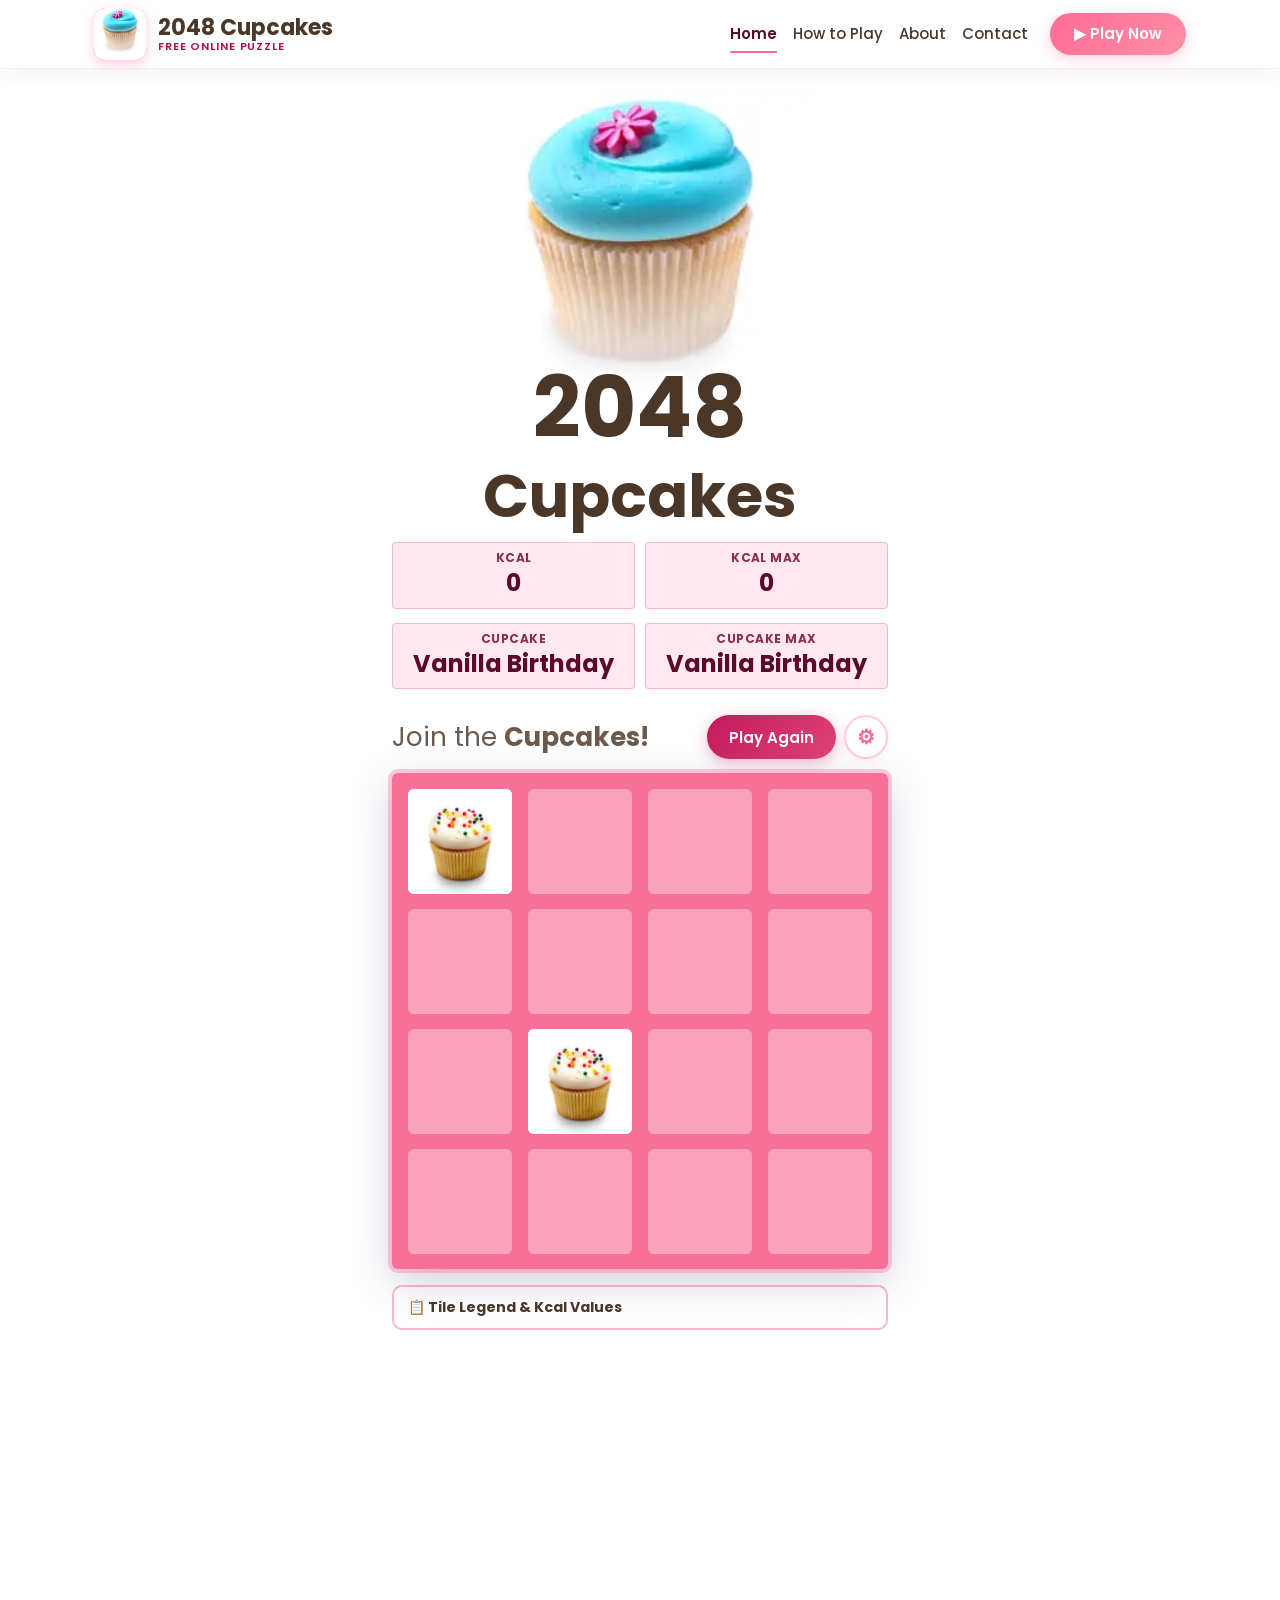
==== commit f8f93c18: "Add alternate sitemap and HTML sitemap to help Google discover pages. Co-authored-by: Cursor <cursor" ====
--- a/index.html
+++ b/index.html
@@ -304,7 +304,7 @@
 
   <button type="button" class="back-to-top" id="back-to-top" aria-label="Back to top" hidden>↑</button>
 
-  <script src="js/site.min.js?v=14" defer></script>
+  <script src="js/site.min.js?v=15" defer></script>
   <script>
     // Core = tiles/board logic (idle). Extras = sound/missions (only after gesture).
     (function () {
